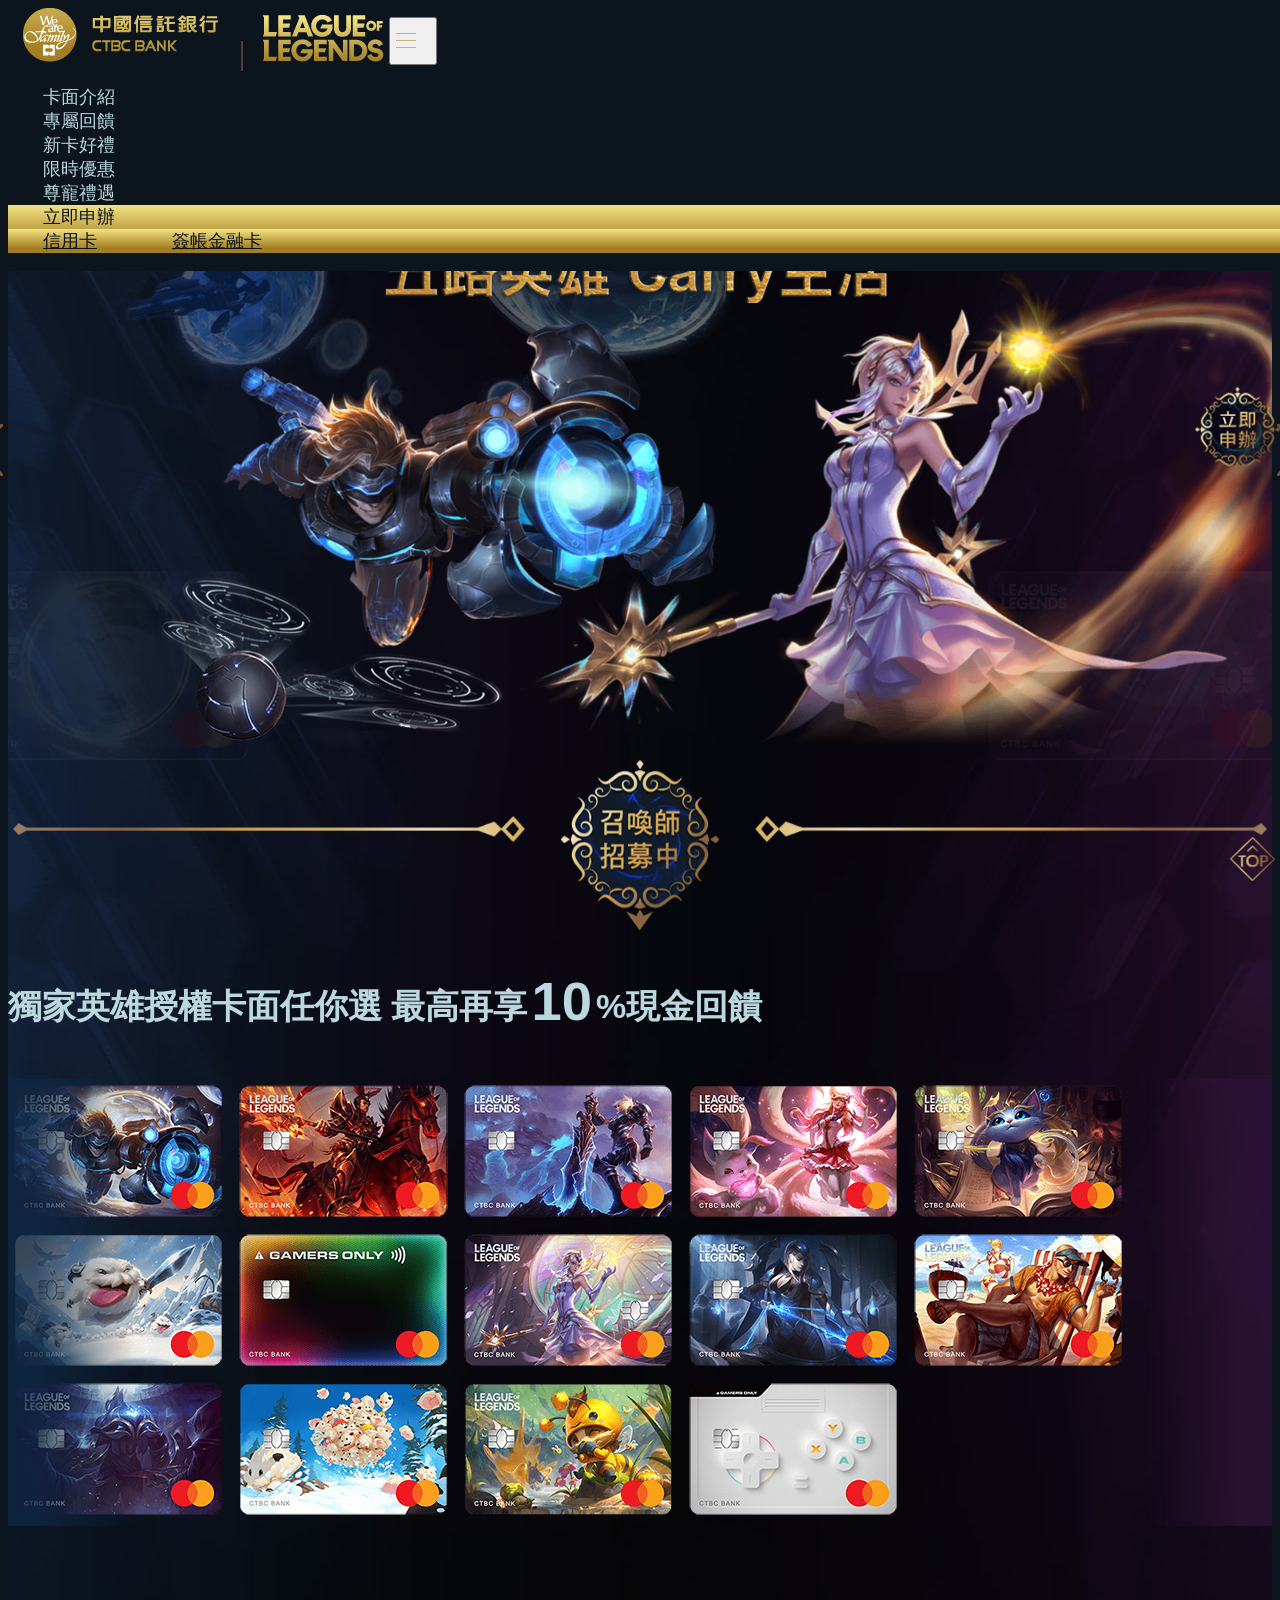
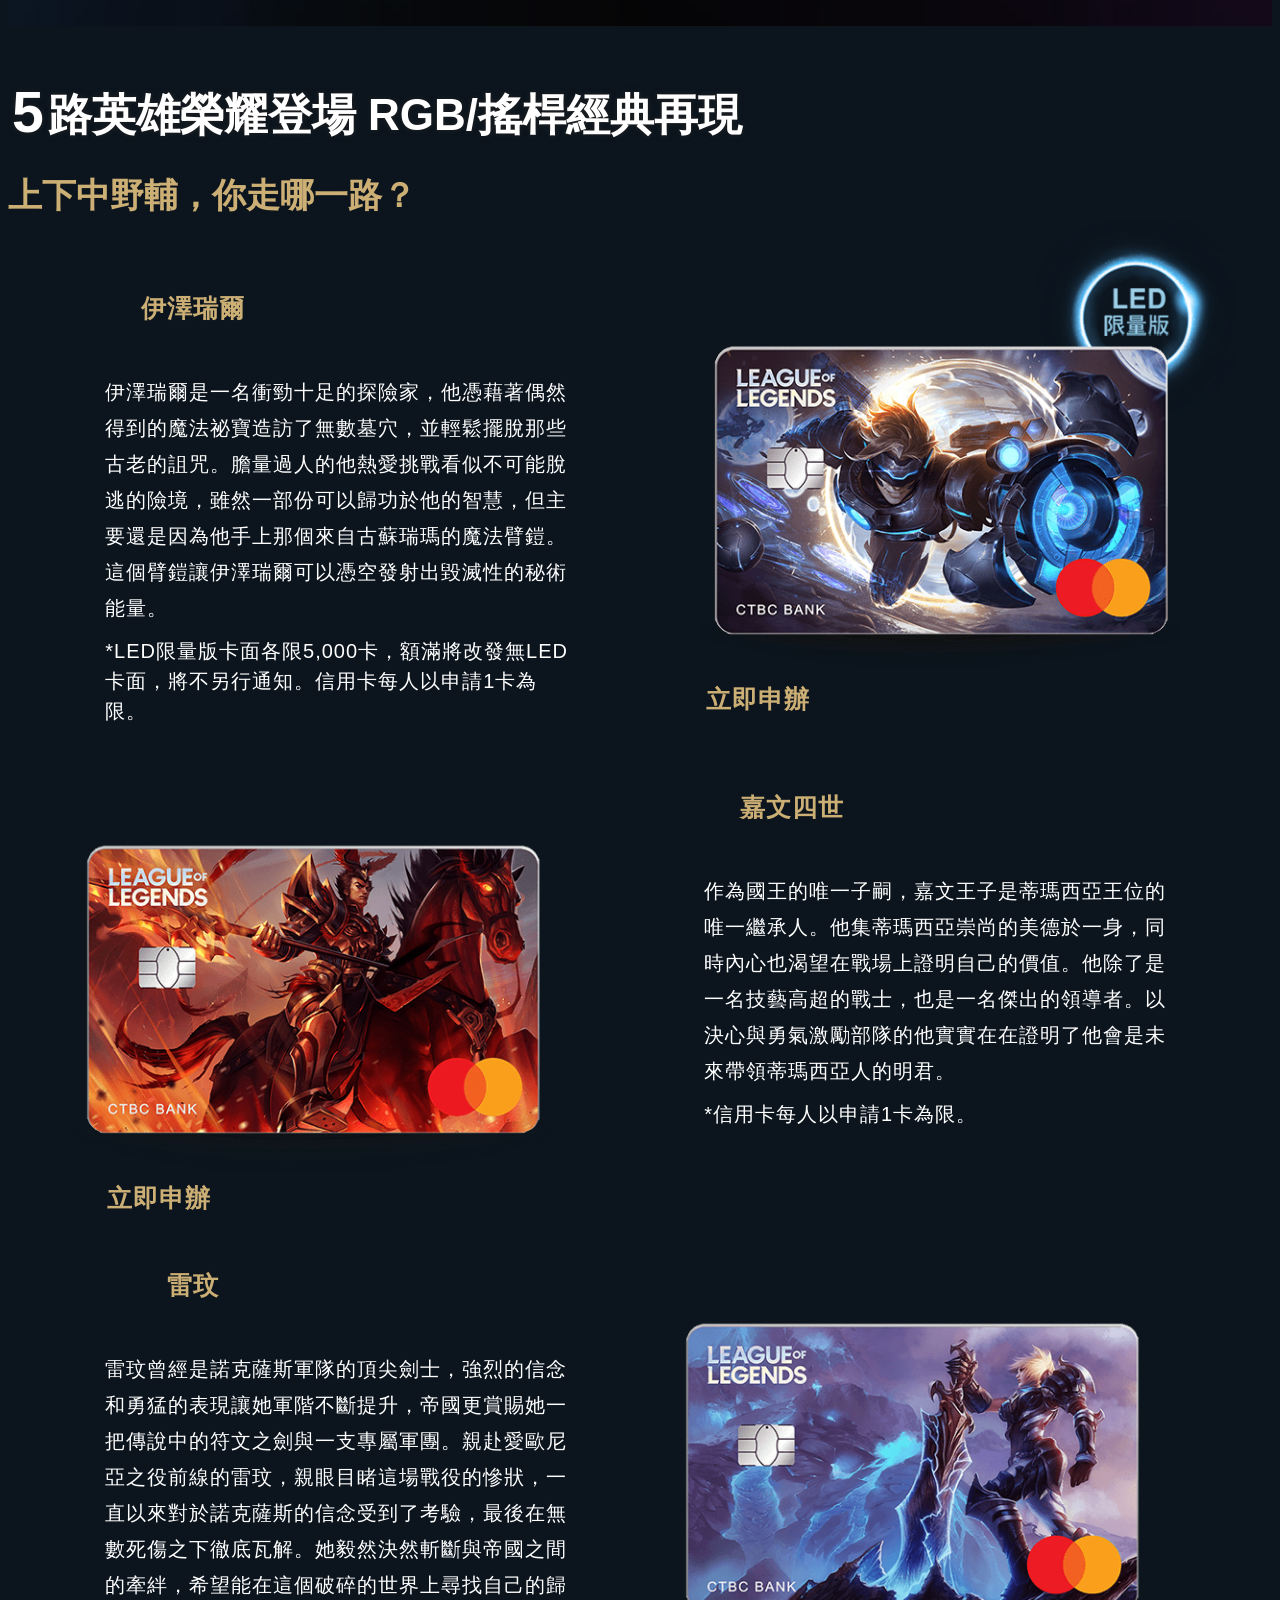
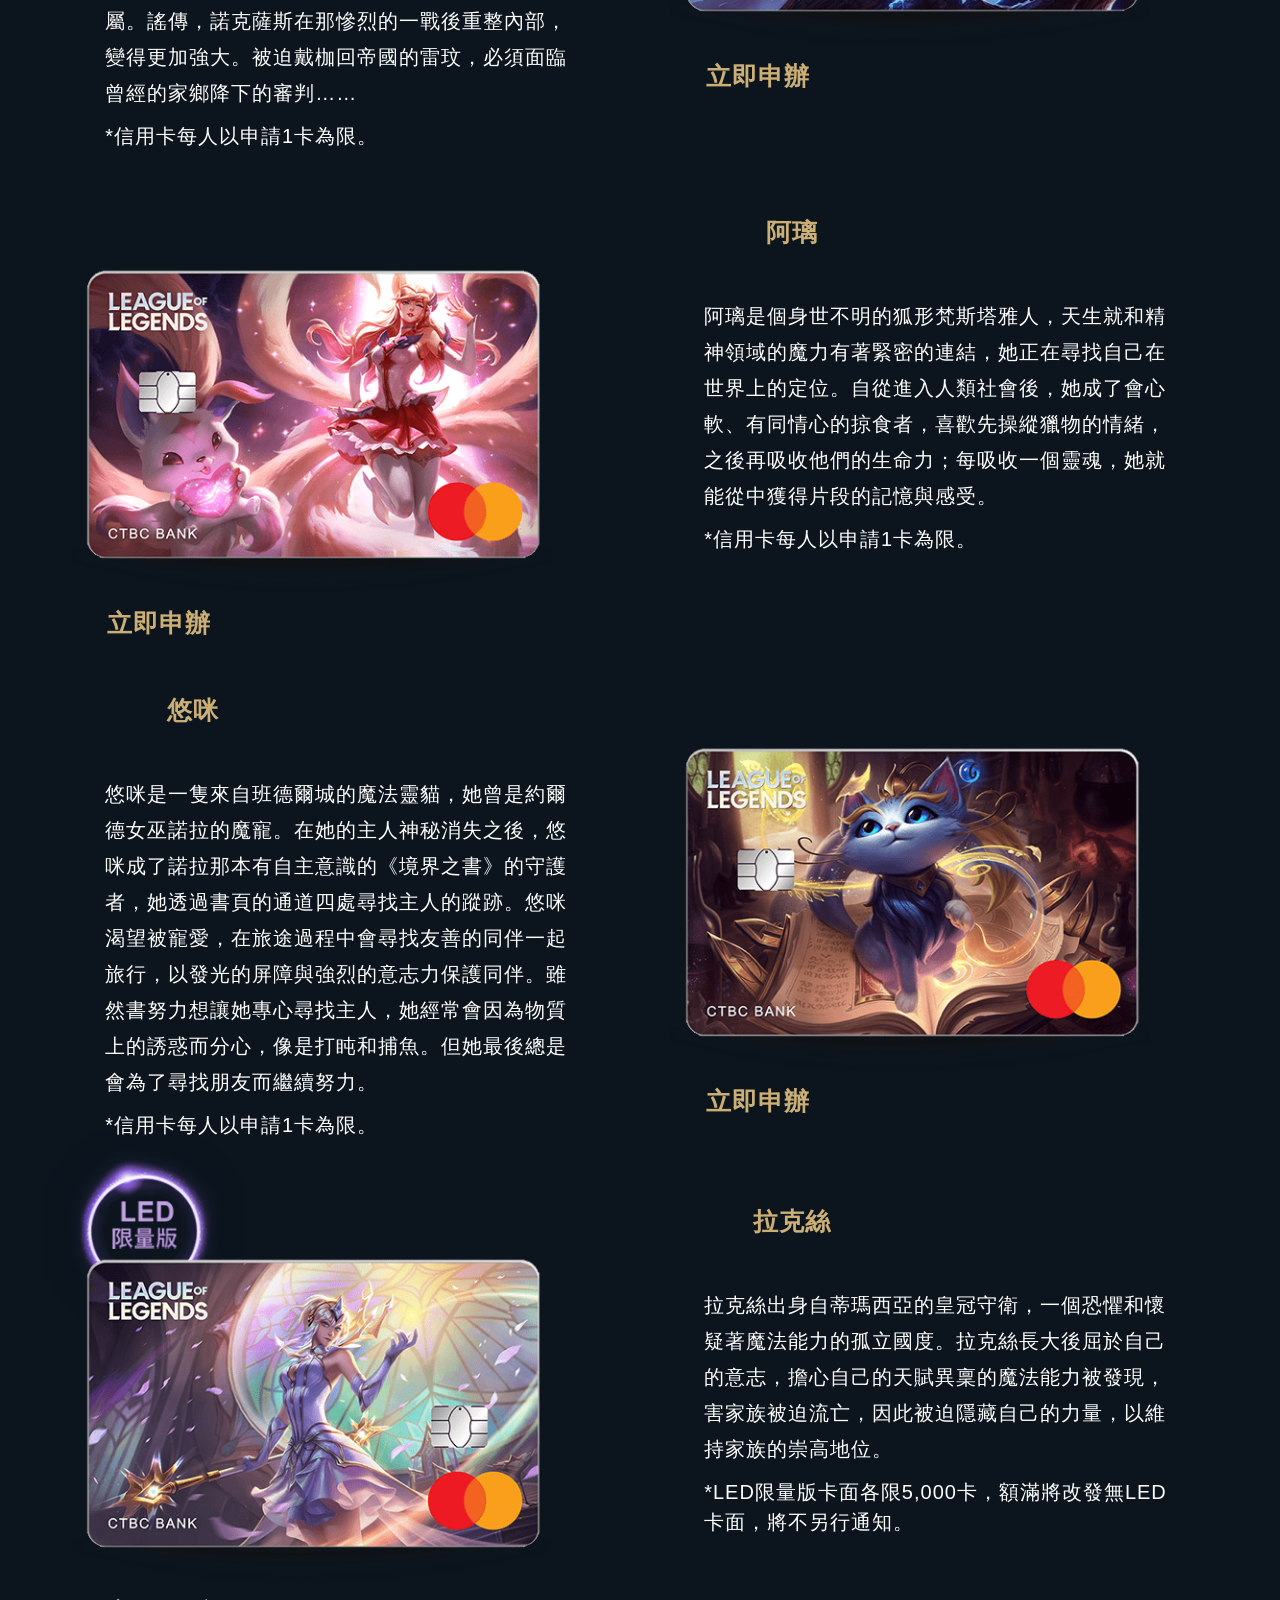
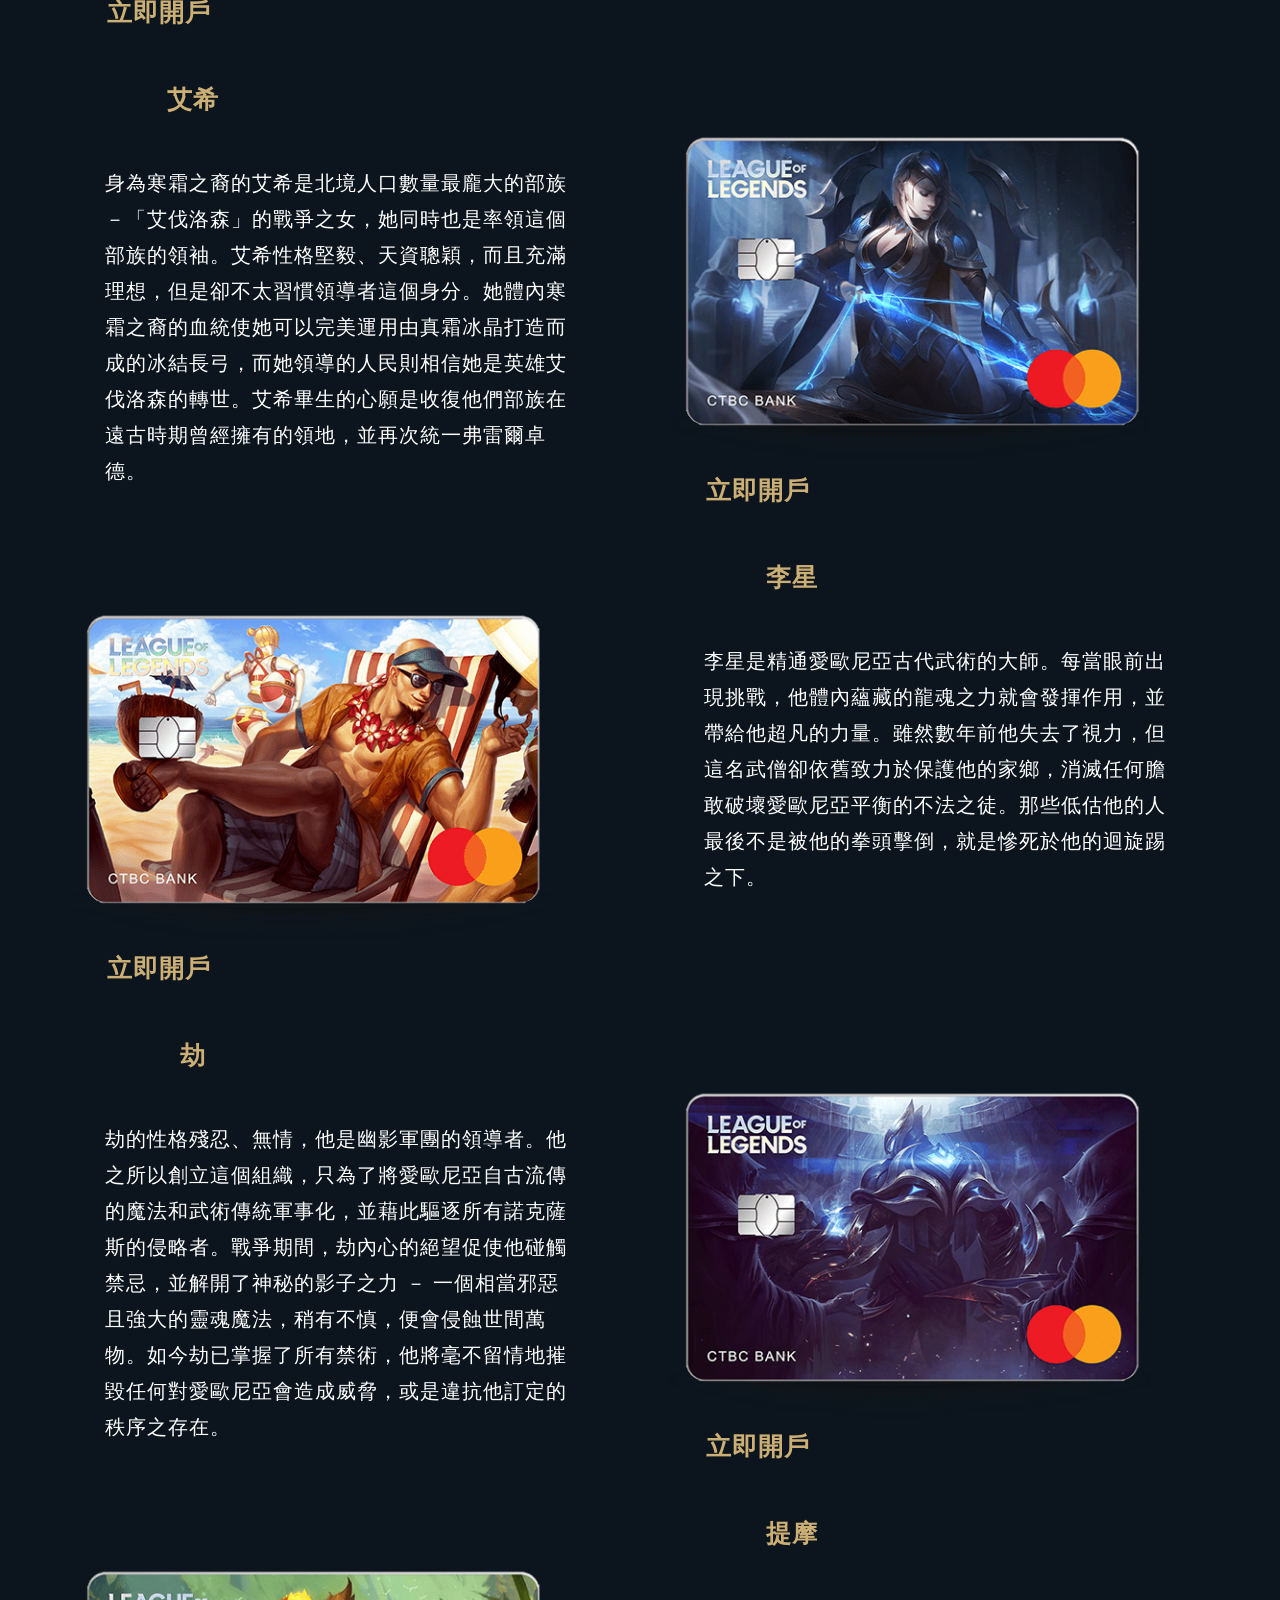
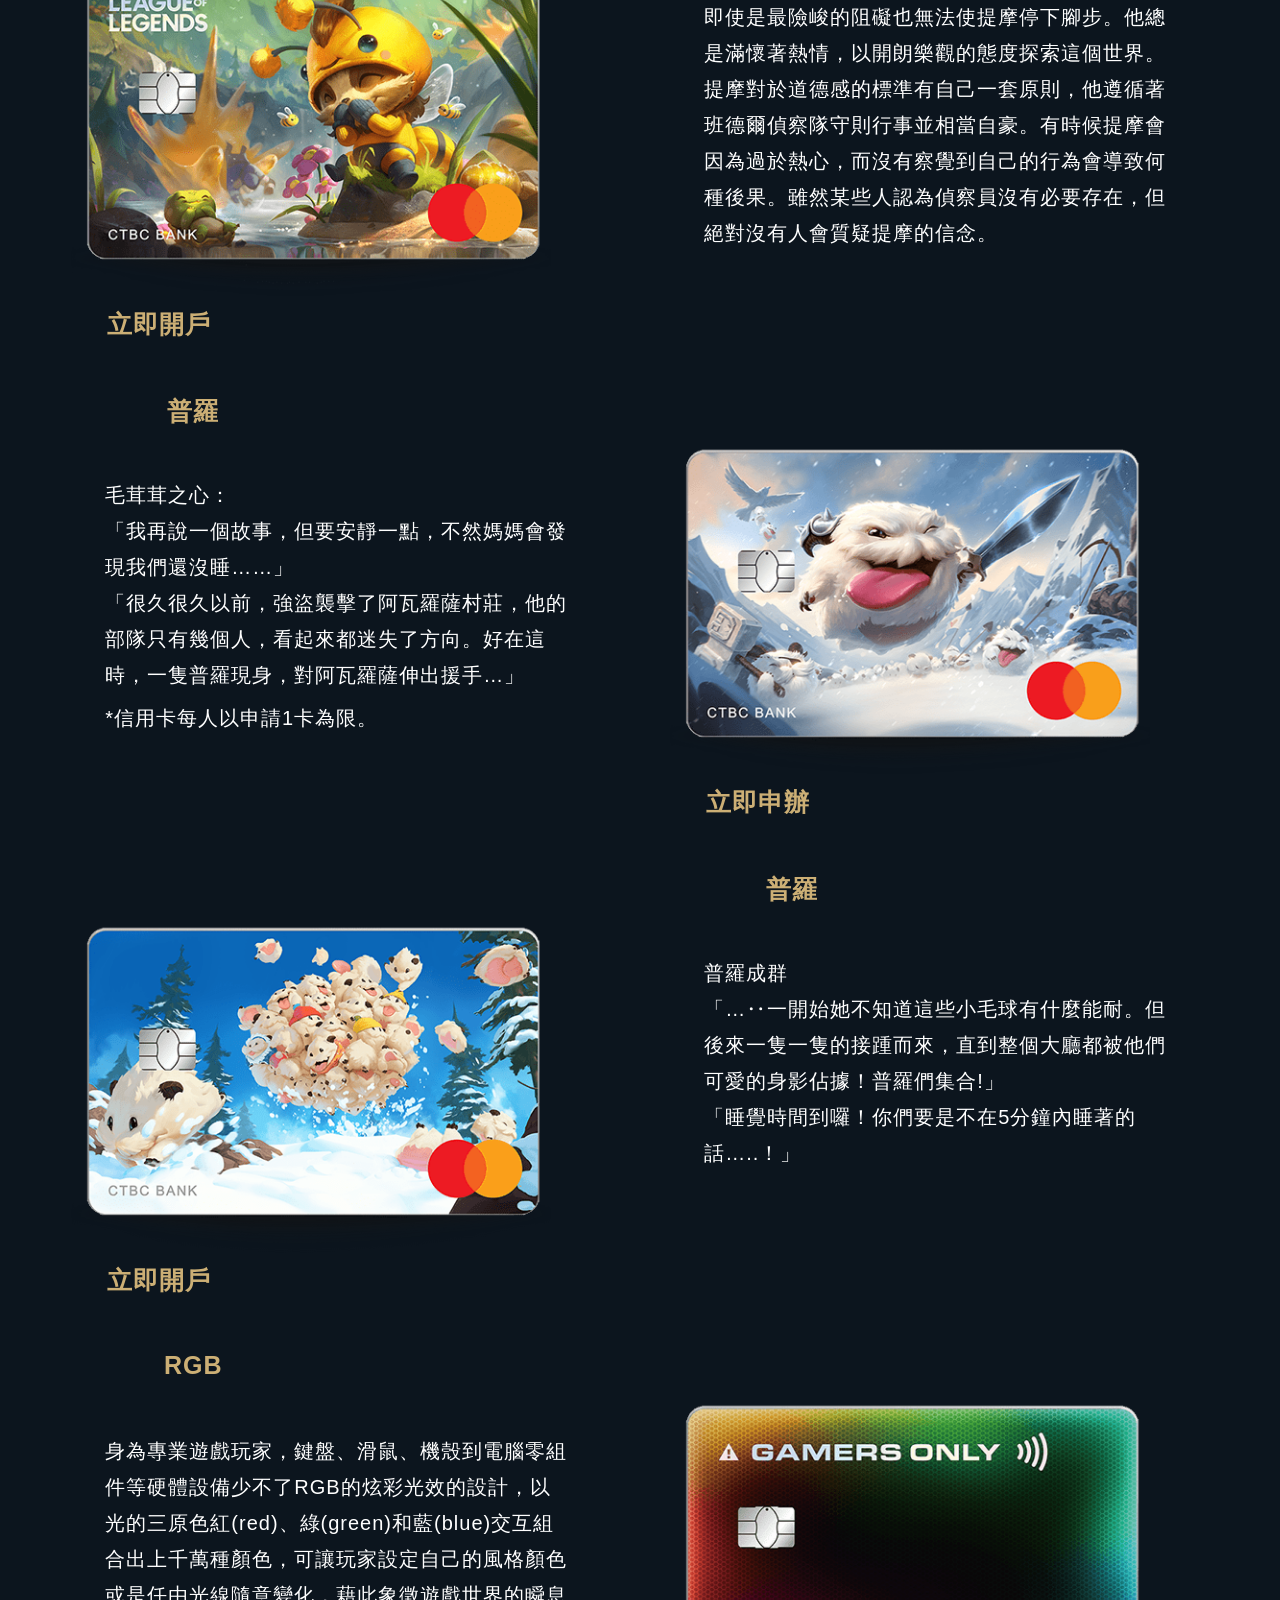
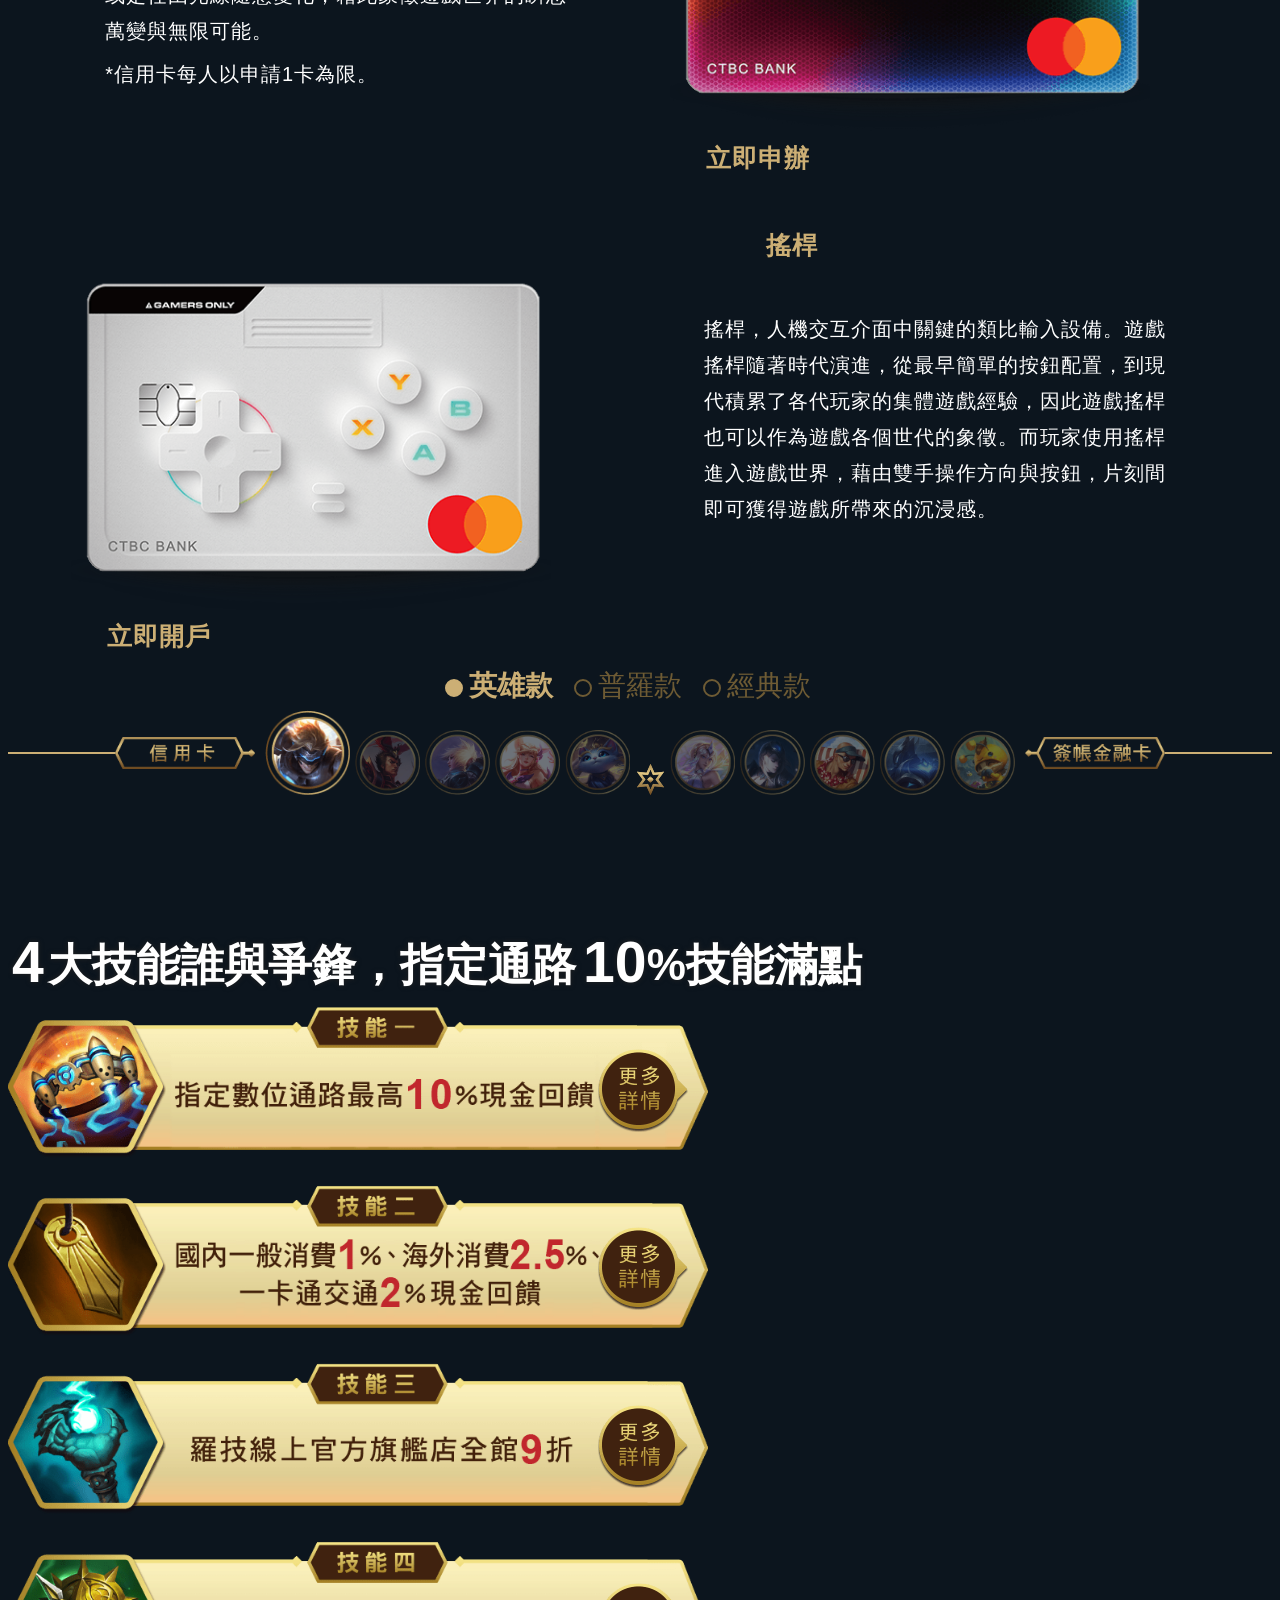
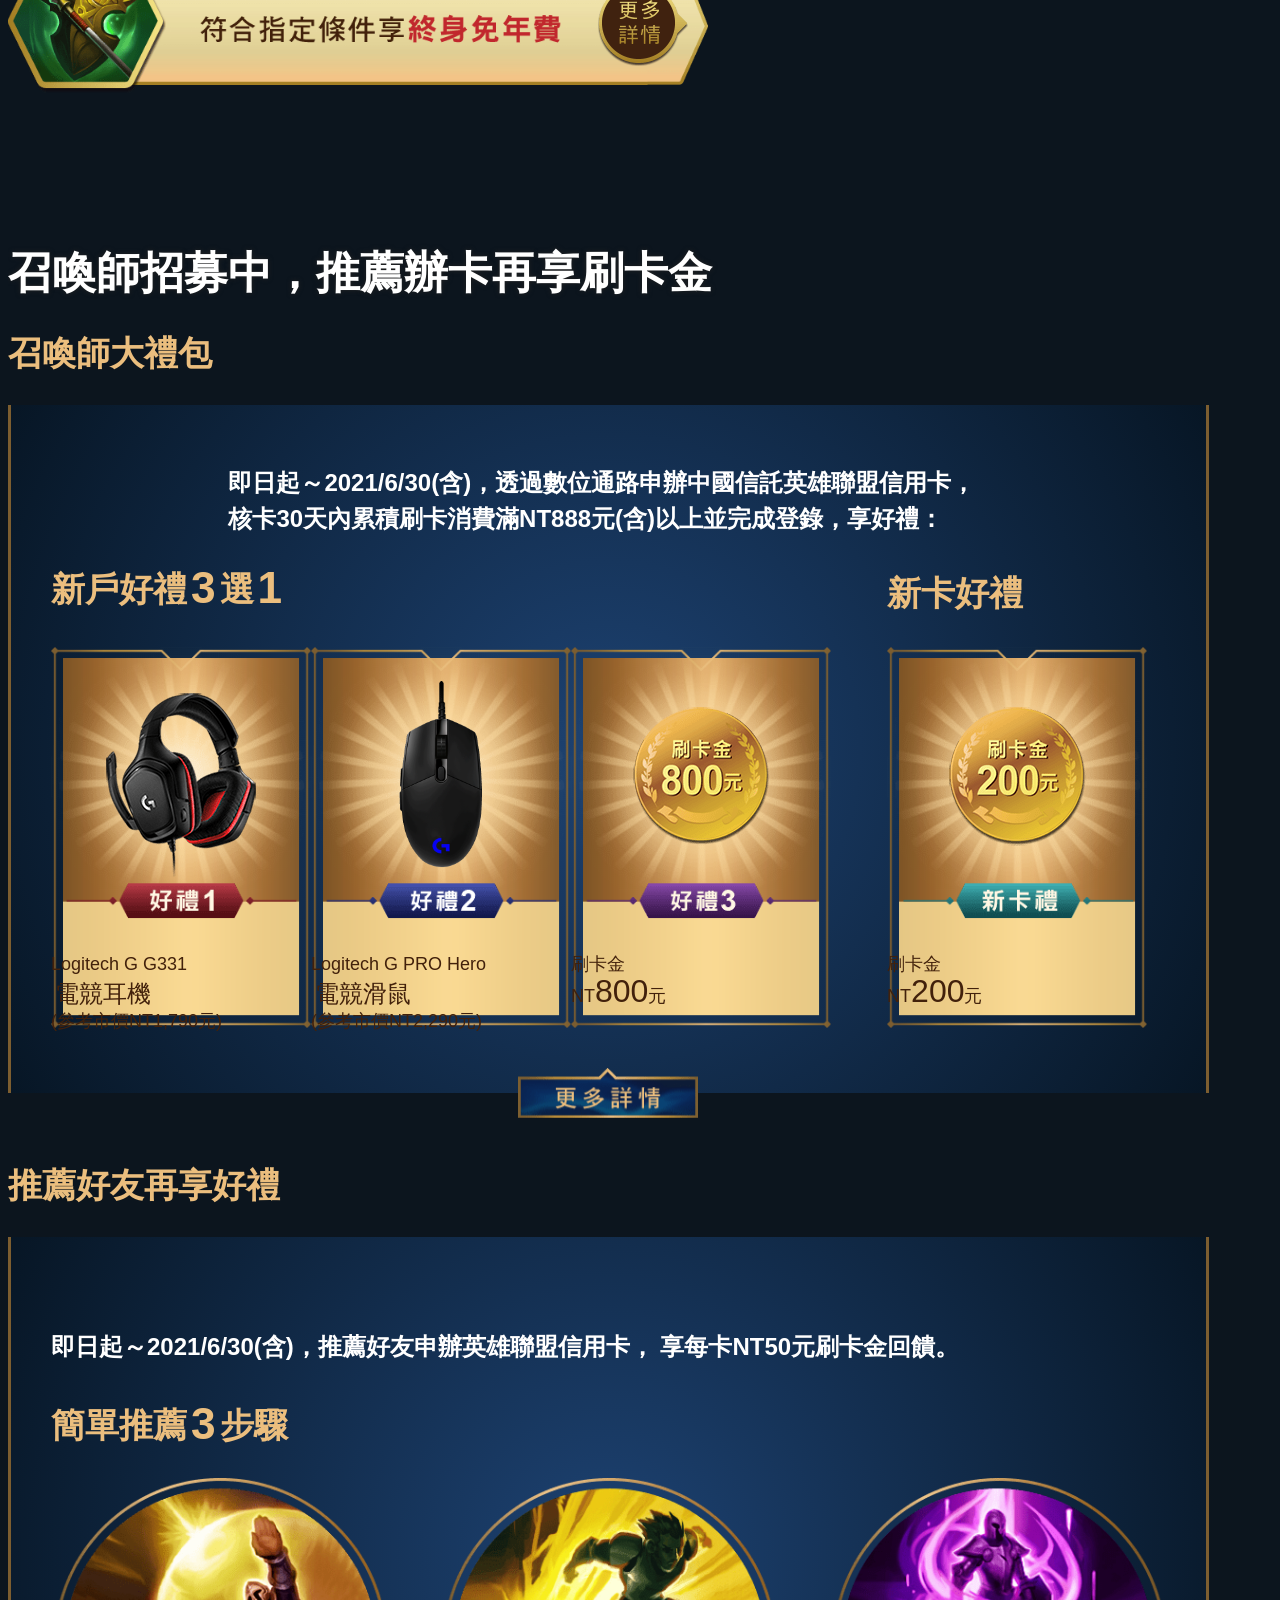
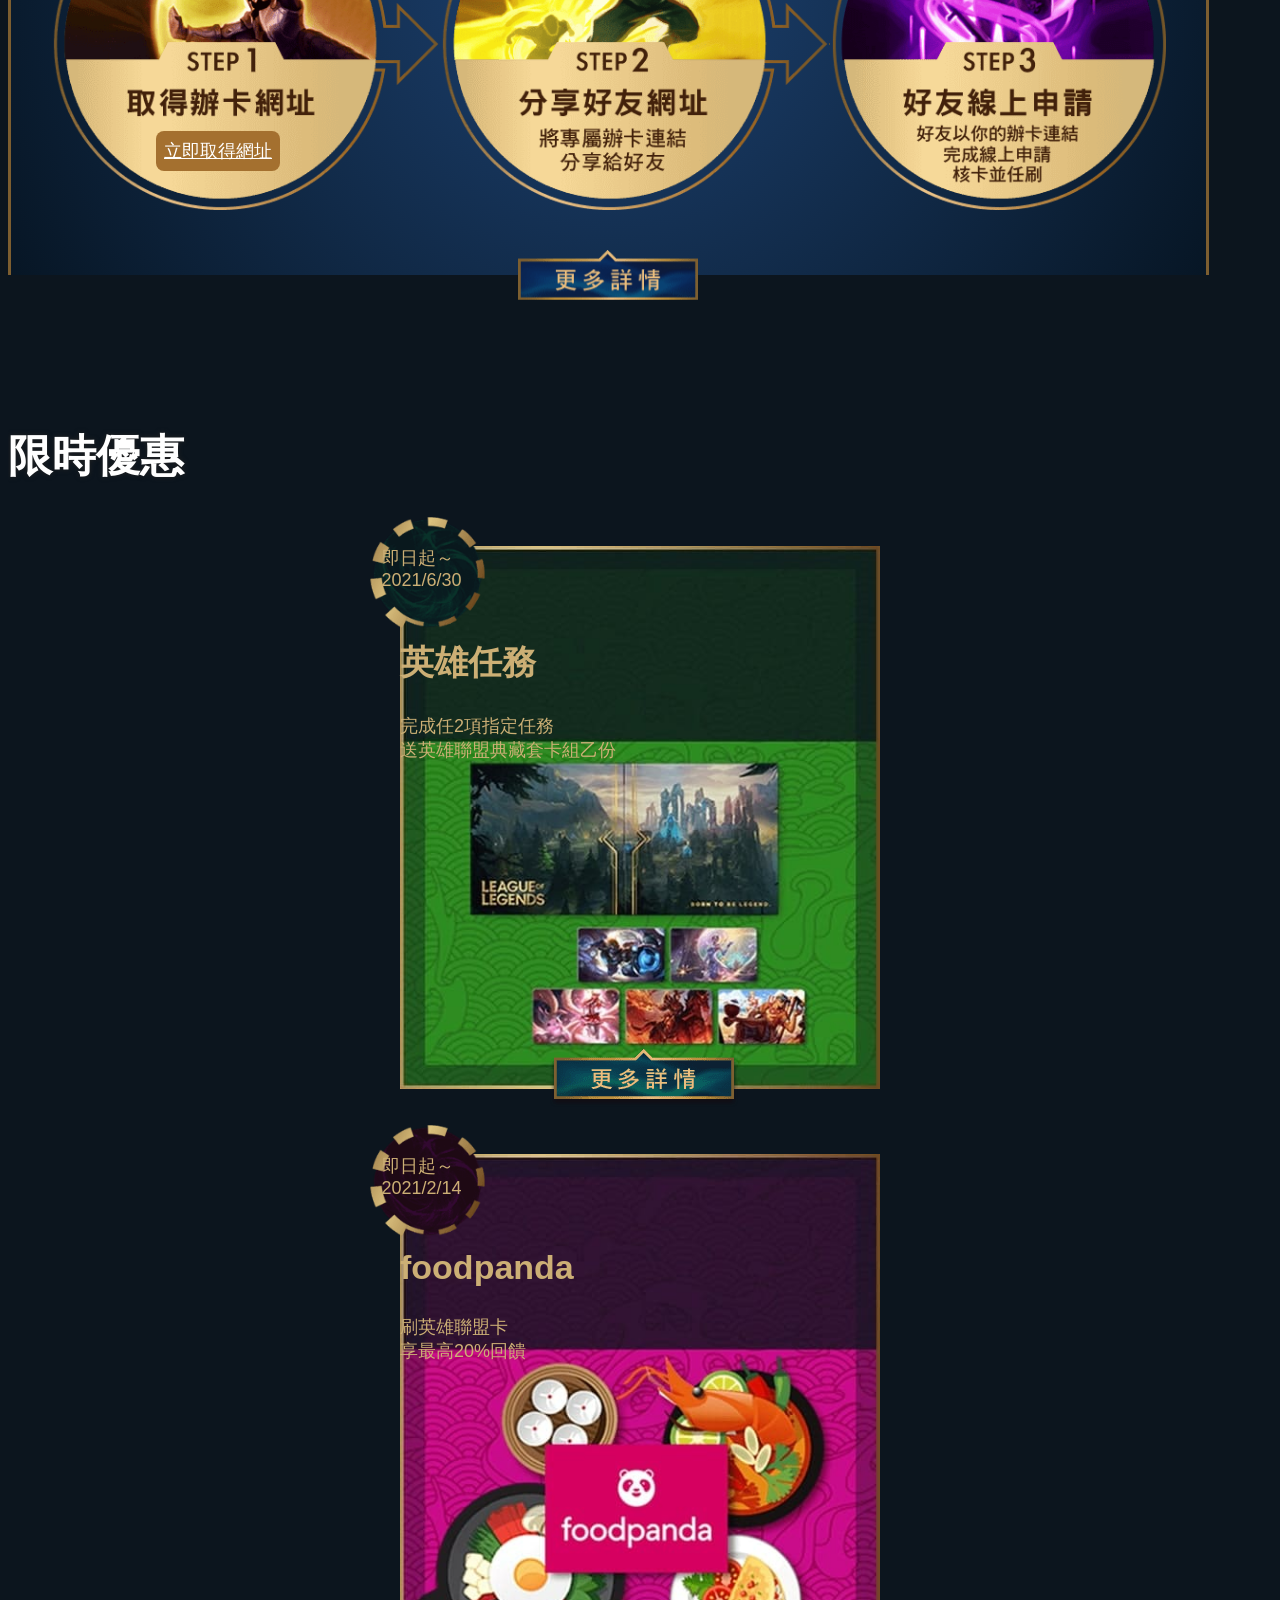
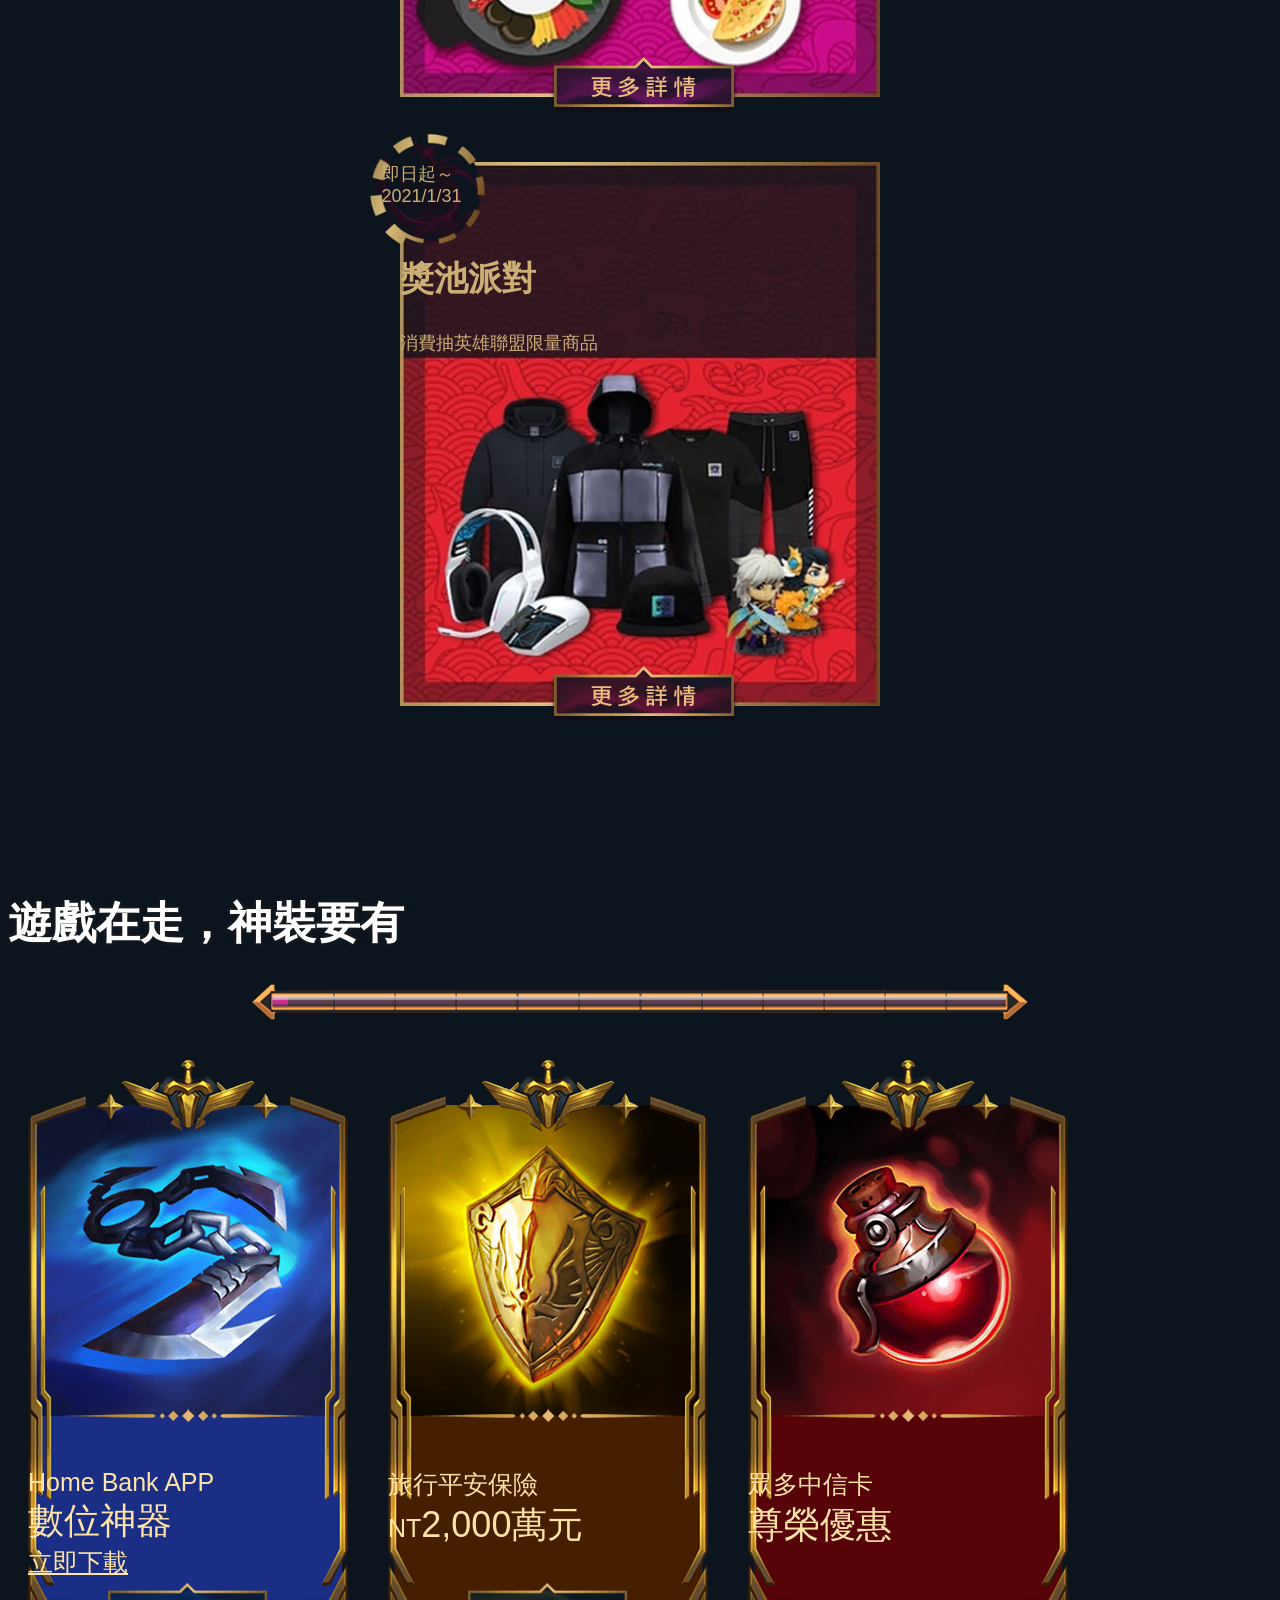
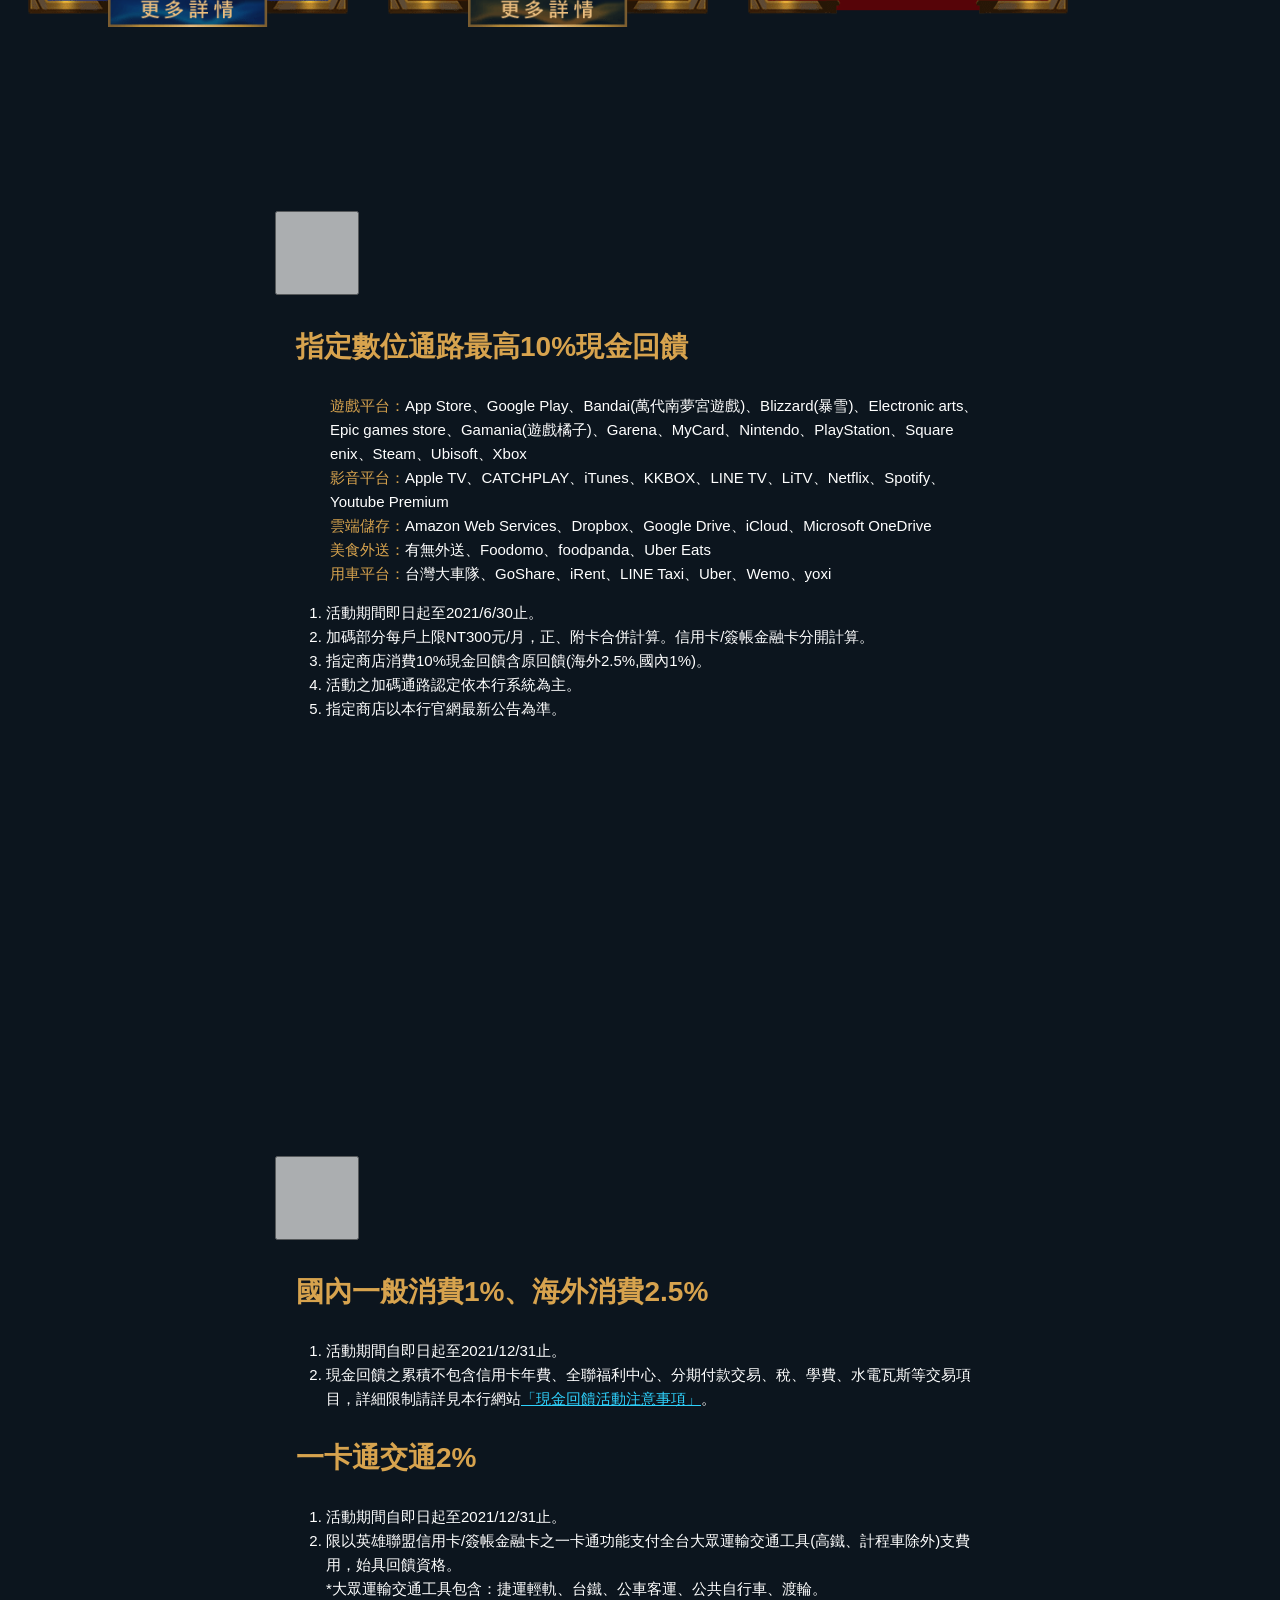
==== index.html @ 437dae48 "201209-progress" ====
<!DOCTYPE html>
<html xmlns="http://www.w3.org/1999/xhtml" xml:lang="zh-TW" lang="zh-TW">

<head>
	<meta charset="utf-8" />
	<title>中國信託英雄聯盟卡【信用卡】</title>
	<meta http-equiv="X-UA-Compatible" content="IE=9; IE=EDGE" />
	<meta http-equiv="X-UA-Compatible" content="IE=edge,chrome=1" />
	<meta name="viewport"
		content="width=device-width, initial-scale=1.0, minimum-scale=1.0, maximum-scale=1.0, user-scalable=yes" />
	<meta name="format-detection" content="telephone=no" />
	<meta name="description" content="中國信託英雄聯盟卡 獨家授權卡面任你選 最高再享10%現金回饋" />
	<meta name="keywords" content="信用卡,簽帳金融卡,英雄聯盟,中國信託,現金回饋,Riot Games,課金,手遊,外送,遊戲,影音,雲端儲存,用車,叫車" />
	<link rel="icon" href="assets/img/favicon.ico" type="image/x-icon" />
	<meta property="og:url" content="" />
	<meta property="og:type" content="website" />
	<meta property="og:title" content="中國信託英雄聯盟卡 五路英雄 Carry生活" />
	<meta property="og:description" content="中國信託英雄聯盟卡 獨家授權卡面任你選 最高再享10%現金回饋" />

	<meta property="og:image" content="https://richad.com.tw/test/201209-ctbc-lolcard-forcheck2/assets/img/ogimg.jpg" />
	<link rel="stylesheet" href="assets/css/bootstrap.min.css" />
	<link rel="stylesheet" href="https://cdnjs.cloudflare.com/ajax/libs/slick-carousel/1.8.1/slick-theme.min.css" />
	<link rel="stylesheet" href="https://cdnjs.cloudflare.com/ajax/libs/slick-carousel/1.8.1/slick.min.css" />
	<!-- <link rel="stylesheet"
         href="https://cdnjs.cloudflare.com/ajax/libs/twitter-bootstrap/4.4.1/css/bootstrap.min.css" /> -->
	<link rel="stylesheet" href="assets/css/custom.css" />
	<!-- Google Tag Manager -->
	<script>(function (w, d, s, l, i) {
			w[l] = w[l] || []; w[l].push({
				'gtm.start':
					new Date().getTime(), event: 'gtm.js'
			}); var f = d.getElementsByTagName(s)[0],
				j = d.createElement(s), dl = l != 'dataLayer' ? '&l=' + l : ''; j.async = true; j.src =
					'https://www.googletagmanager.com/gtm.js?id=' + i + dl; f.parentNode.insertBefore(j, f);
		})(window, document, 'script', 'dataLayer', 'GTM-TH7B3LN');</script>
	<!-- End Google Tag Manager -->
	<!-- Google Tag Manager -->
	<script>(function (w, d, s, l, i) {
			w[l] = w[l] || []; w[l].push({
				'gtm.start':
					new Date().getTime(), event: 'gtm.js'
			}); var f = d.getElementsByTagName(s)[0],
				j = d.createElement(s), dl = l != 'dataLayer' ? '&l=' + l : ''; j.async = true; j.src =
					'https://www.googletagmanager.com/gtm.js?id=' + i + dl; f.parentNode.insertBefore(j, f);
		})(window, document, 'script', 'dataLayer', 'GTM-MFBKZWB');</script>
	<!-- End Google Tag Manager -->
	<!-- Google Tag Manager -->
	<script>(function (w, d, s, l, i) {
			w[l] = w[l] || []; w[l].push({
				'gtm.start':
					new Date().getTime(), event: 'gtm.js'
			}); var f = d.getElementsByTagName(s)[0],
				j = d.createElement(s), dl = l != 'dataLayer' ? '&l=' + l : ''; j.async = true; j.src =
					'https://www.googletagmanager.com/gtm.js?id=' + i + dl; f.parentNode.insertBefore(j, f);
		})(window, document, 'script', 'dataLayer', 'GTM-KLKKJTN');</script>
	<!-- End Google Tag Manager -->
</head>

<body>
	<!-- Google Tag Manager (noscript) -->
	<noscript><iframe src="https://www.googletagmanager.com/ns.html?id=GTM-TH7B3LN" height="0" width="0"
			style="display:none;visibility:hidden"></iframe></noscript>
	<!-- End Google Tag Manager (noscript) -->
	<!-- Google Tag Manager (noscript) -->
	<noscript><iframe src="https://www.googletagmanager.com/ns.html?id=GTM-MFBKZWB" height="0" width="0"
			style="display:none;visibility:hidden"></iframe></noscript>
	<!-- End Google Tag Manager (noscript) -->
	<!-- Google Tag Manager (noscript) -->
	<noscript><iframe src="https://www.googletagmanager.com/ns.html?id=GTM-KLKKJTN" height="0" width="0"
			style="display:none;visibility:hidden"></iframe></noscript>
	<!-- End Google Tag Manager (noscript) -->

	<div class="container-fuild navbar-wrap">
		<header class="navbar navbar-expand-lg">
			<!-- fixed-top -->
			<a class="navbar-brand back-to-top" target="_blank">
				<img src="./assets/img/logo.png" alt="logo" />
			</a>
			<a class="navbar-brand" href="https://lol.garena.tw/">
				<img src="./assets/img/lollogo.png" alt="lol Logo" />
			</a>
			<button id="navbar-toggler" class="navbar-toggler" type="button" data-toggle="collapse"
				data-target="#navbarCollapse" aria-controls="navbarCollapse" aria-expanded="false"
				aria-label="toggle navigation">
				<div id="navbar-menu-icon" class="navbar-menu-icon">
					<span class="navbar-icon-bar"></span>
					<span class="navbar-icon-bar"></span>
					<span class="navbar-icon-bar"></span>
				</div>
			</button>
			<div class="collapse navbar-collapse" id="navbarCollapse">
				<ul class="navbar-nav ml-auto">
					<!-- active -->
					<li class="nav-item" data-target="hero-intro-wrap">
						<a class="nav-link">卡面介紹</a>
					</li>
					<li class="nav-item" data-target="bonus-sec">
						<a class="nav-link">專屬回饋</a>
					</li>
					<li class="nav-item" data-target="gift-sec">
						<a class="nav-link">新卡好禮</a>
					</li>
					<li class="nav-item" data-target="limit-sec">
						<a class="nav-link">限時優惠</a>
					</li>
					<li class="nav-item" data-target="gaming-sec">
						<a class="nav-link">尊寵禮遇</a>
					</li>
					<li class="nav-item" data-target="">
						<a class="nav-link font-weight-bold dropdown-toggle" data-toggle="dropdown" aria-haspopup="true"
							aria-expanded="false">立即申辦</a>
						<div class="dropdown-menu nav-dropdown">
							<a class="dropdown-item font-weight-bold"
								href="https://ob.ctbcbank.com/card/#/apply?CrdTp=&Crd=B_LOL&CrdF=6806&CrdFace=&CrdB=&CrdG=&Unit=&Emp=&SPC=&Seed=NjgwNlcwMDAx&Fa=N"
								target="_blank">信用卡</a>
							<a class="dropdown-item font-weight-bold" href="https://ctbc.tw/eXgBOI"
								target="_blank">簽帳金融卡</a>
						</div>
					</li>
				</ul>
			</div>
		</header>
	</div>
	<div class="container-fuild">
		<div class="row">
			<div class="col-lg-12">
				<!-- for seo -->
				<h1 class="hide">中國信託英雄聯盟卡 五路英雄Carry生活</h1>
				<img class="hide" src="" alt="./assets/img/ogimg.jpg" />
				<!-- kv -->
				<section id="kv" class="kv-section">
					<img class="myway" src="./assets/img/pageItem/kv/myway.png" alt="" />
					<img class="bg-flash-effect" src="./assets/img/pageItem/kv/bg-flash-light-small.png"
						alt="background flashing" />
					<div class="kv-slogan-wrap">
						<!-- <img class="kv-slogan" src="./assets/img/pageItem/kv/kv-slogan.png"
							alt="中國信託英雄聯盟卡 五路英雄Carry生活" /> -->
					</div>
					<div class="kv-wrap">
						<div id="left-ch" class="character-wrap">
							<img class="ch-card op" src="./assets/img/pageItem/kv/card-left.png" alt="" />
							<img class="ch-bg" src="./assets/img/pageItem/kv/bg-left-up-l.png" alt="" />
							<img class="ch-bg" src="./assets/img/pageItem/kv/bg-left-up-r.png" alt="" />
							<img class="ch-bg" src="./assets/img/pageItem/kv/bg-left-down.png" alt="" />
							<div class="ch">
								<img class="ch-main" src="./assets/img/pageItem/kv/ch-left.png" alt="" />
								<img class="ch-effect" src="./assets/img/pageItem/kv/ch-left-effect.png" alt="" />
							</div>
						</div>
						<div id="right-ch" class="character-wrap">
							<img class="ch-card op" src="./assets/img/pageItem/kv/card-right.png" alt="" />
							<div class="ch">
								<img class="ch-effect" src="./assets/img/pageItem/kv/ch-right-effect-flower-B1.png"
									alt="" />
								<img class="ch-effect" src="./assets/img/pageItem/kv/ch-right-effect-flower-B2.png"
									alt="" />
								<img class="ch-main" src="./assets/img/pageItem/kv/ch-right.png" alt="" />
								<img class="ch-effect" src="./assets/img/pageItem/kv/ch-right-effect.png" alt="" />
								<img class="ch-effect" src="./assets/img/pageItem/kv/ch-right-effect-flower-1.png"
									alt="" />
								<img class="ch-effect" src="./assets/img/pageItem/kv/ch-right-effect-flower-2.png"
									alt="" />
								<img class="ch-effect" src="./assets/img/pageItem/kv/ch-right-effect-flower-3.png"
									alt="" />
								<img class="ch-effect" src="./assets/img/pageItem/kv/ch-right-glow.png" alt="" />
								<!-- ch-right-glow.png -->
								<!-- added flower in mobile -->
								<img class="ch-effect show-mobile" style="
											left: -15%;
											position: absolute;
											width: 55%;
											height: 190px;
											top: 14%;
										" src="./assets/img/pageItem/kv/ch-right-mobile-flower.png" alt="" />
							</div>
						</div>
					</div>
					<div class="jumping-icon-wrap text-center">
						<div class="jumping-icon">
							<div class="jumping-icon-col">
								<a href="https://ob.ctbcbank.com/card/#/apply?CrdTp=&Crd=B_LOL&CrdF=6806&CrdFace=&CrdB=&CrdG=&Unit=&Emp=&SPC=&Seed=NjgwNlcwMDAx&Fa=N"
									target="_blank">
									<img class="show" src="./assets/img/pageItem/jumping-icon/a-side.png"
										alt="召喚師招募中" />
									<img class="" src="./assets/img/pageItem/jumping-icon/b-side.png" alt="立即申辦" />
								</a>
							</div>
						</div>
					</div>

					<h2 class="font-weight-bold text-center slogan">
						獨家英雄授權卡面任你選 最高再享<span class="big">10</span>%現金回饋
					</h2>
					<div class="horz-card-slider-wrap">
						<img class="horz-card" data-slide="hero-0" src="./assets/img/pageItem/card/credit1.png"
							alt="伊澤瑞爾" />
						<img class="horz-card" data-slide="hero-1" src="./assets/img/pageItem/card/credit2.png"
							alt="嘉文四世" />
						<img class="horz-card" data-slide="hero-2" src="./assets/img/pageItem/card/credit3.png"
							alt="雷玟" />
						<img class="horz-card" data-slide="hero-3" src="./assets/img/pageItem/card/credit4.png"
							alt="阿璃" />
						<img class="horz-card" data-slide="hero-4" src="./assets/img/pageItem/card/credit5.png"
							alt="悠咪" />
						<img class="horz-card" data-slide="puro-0" src="./assets/img/pageItem/card/credit6.png"
							alt="普羅" />
						<img class="horz-card" data-slide="classic-0" src="./assets/img/pageItem/card/credit7.png"
							alt="rgb卡面" />
						<img class="horz-card" data-slide="hero-5" src="./assets/img/pageItem/card/debit1.png"
							alt="拉克絲" />
						<img class="horz-card" data-slide="hero-6" src="./assets/img/pageItem/card/debit2.png"
							alt="艾希" />
						<img class="horz-card" data-slide="hero-7" src="./assets/img/pageItem/card/debit3.png"
							alt="李星" />
						<img class="horz-card" data-slide="hero-8" src="./assets/img/pageItem/card/debit4.png"
							alt="劫" />
						<img class="horz-card" data-slide="puro-1" src="./assets/img/pageItem/card/debit5.png"
							alt="普羅" />
						<img class="horz-card" data-slide="hero-9" src="./assets/img/pageItem/card/debit6.png"
							alt="提摩" />
						<img class="horz-card" data-slide="classic-1" src="./assets/img/pageItem/card/debit7.png"
							alt="搖桿卡面" />
					</div>
				</section>
				<!-- 卡面介紹 -->
				<section id="card-intro" class="">
					<!-- full-width background -->
					<div id="hero-intro-wrap" class="hero-intro-wrap">
						<h1 class="font-weight-bold text-center sec-slogan white-text">
							<span class="big">5</span>路英雄榮耀登場
							<span class="font-weight-normal">RGB/</span>搖桿經典再現
						</h1>
						<h2 class="text-center hero-intro-subSlogan golden-text">
							上下中野輔，你走哪一路？
						</h2>
						<!-- card-img 10 -->
						<div id="hero-slider" class="card-slider">
							<!-- ezreal-1 -->
							<div id="credit1" class="hero-intro credit-hero">
								<div class="left-intro">
									<div class="hero-title-wrap text-center">
										<div class="hero-title-col">
											<span class="hero-title golden-text">伊澤瑞爾</span>
										</div>
									</div>
									<p class="card-paraph mx-auto">
										伊澤瑞爾是一名衝勁十足的探險家，他憑藉著偶然得到的魔法祕寶造訪了無數墓穴，並輕鬆擺脫那些古老的詛咒。膽量過人的他熱愛挑戰看似不可能脫逃的險境，雖然一部份可以歸功於他的智慧，但主要還是因為他手上那個來自古蘇瑞瑪的魔法臂鎧。這個臂鎧讓伊澤瑞爾可以憑空發射出毀滅性的秘術能量。
										<br />
										<span
											class="small addition-info">*LED限量版卡面各限5,000卡，額滿將改發無LED卡面，將不另行通知。信用卡每人以申請1卡為限。</span>
									</p>
									<a class="white-text show-tablet more-intro-btn" data-toggle="modal"
										data-target="#moreCardParaph1">+</a>
								</div>
								<div class="middle-intro"></div>
								<div class="right-intro text-center">
									<div class="led">
										<img src="./assets/img/pageItem/hero-intro/card/credit1-led-bg-1.png" alt="" />
										<img class="led-active"
											src="./assets/img/pageItem/hero-intro/card/credit1-led-bg-2.png" alt="" />
										<img src="./assets/img/pageItem/hero-intro/card/credit1-led.png" alt="" />
									</div>
									<!-- 增加發光的卡圖 -->
									<div class="card-img">
										<img class="card-led" src="./assets/img/pageItem/hero-intro/card/credit1.png"
											alt="" />
										<img class="" src="./assets/img/pageItem/hero-intro/card/credit1.png" alt="" />
									</div>
									<div class="hero-title-wrap">
										<a href="https://ob.ctbcbank.com/card/#/apply?CrdTp=&Crd=B_LOL&CrdF=6800&CrdFace=&CrdB=&CrdG=&Unit=&Emp=&SPC=&Seed=NjgwMFcwMDAx&Fa=N"
											target="_blank">
											<div class="hero-title-col apply-now">
												<span class="hero-title golden-text">立即申辦</span>
											</div>
										</a>
									</div>
								</div>
							</div>
							<!-- JarvanIVs -->
							<div id="credit2" class="hero-intro credit-hero">
								<div class="left-intro">
									<div class="hero-title-wrap text-center">
										<div class="hero-title-col">
											<span class="hero-title golden-text">嘉文四世</span>
										</div>
									</div>
									<p class="card-paraph mx-auto">
										作為國王的唯一子嗣，嘉文王子是蒂瑪西亞王位的唯一繼承人。他集蒂瑪西亞崇尚的美德於一身，同時內心也渴望在戰場上證明自己的價值。他除了是一名技藝高超的戰士，也是一名傑出的領導者。以決心與勇氣激勵部隊的他實實在在證明了他會是未來帶領蒂瑪西亞人的明君。
										<br />
										<span class="small addition-info">*信用卡每人以申請1卡為限。</span>
									</p>
									<a class="white-text show-tablet more-intro-btn" data-toggle="modal"
										data-target="#moreCardParaph2">+</a>
								</div>
								<div class="middle-intro"></div>
								<div class="right-intro text-center">
									<img class="card-img" src="./assets/img/pageItem/hero-intro/card/credit2.png"
										alt="" />
									<div class="hero-title-wrap">
										<a href="https://ob.ctbcbank.com/card/#/apply?CrdTp=&Crd=B_LOL&CrdF=6803&CrdFace=&CrdB=&CrdG=&Unit=&Emp=&SPC=&Seed=NjgwM1cwMDAx&Fa=N"
											target="_blank">
											<div class="hero-title-col apply-now">
												<span class="hero-title golden-text">立即申辦</span>
											</div>
										</a>
									</div>
								</div>
							</div>
							<!-- Rivens -->
							<div id="credit3" class="hero-intro credit-hero">
								<div class="left-intro">
									<div class="hero-title-wrap text-center">
										<div class="hero-title-col">
											<span class="hero-title golden-text">雷玟</span>
										</div>
									</div>
									<p class="card-paraph mx-auto">
										雷玟曾經是諾克薩斯軍隊的頂尖劍士，強烈的信念和勇猛的表現讓她軍階不斷提升，帝國更賞賜她一把傳說中的符文之劍與一支專屬軍團。親赴愛歐尼亞之役前線的雷玟，親眼目睹這場戰役的慘狀，一直以來對於諾克薩斯的信念受到了考驗，最後在無數死傷之下徹底瓦解。她毅然決然斬斷與帝國之間的牽絆，希望能在這個破碎的世界上尋找自己的歸屬。謠傳，諾克薩斯在那慘烈的一戰後重整內部，變得更加強大。被迫戴枷回帝國的雷玟，必須面臨曾經的家鄉降下的審判……
										<br />
										<span class="small addition-info">*信用卡每人以申請1卡為限。</span>
									</p>
									<a class="white-text show-tablet more-intro-btn" data-toggle="modal"
										data-target="#moreCardParaph3">+</a>
								</div>
								<div class="middle-intro"></div>
								<div class="right-intro text-center">
									<img class="card-img" src="./assets/img/pageItem/hero-intro/card/credit3.png"
										alt="" />
									<div class="hero-title-wrap">
										<a href="https://ob.ctbcbank.com/card/#/apply?CrdTp=&Crd=B_LOL&CrdF=6801&CrdFace=&CrdB=&CrdG=&Unit=&Emp=&SPC=&Seed=NjgwMVcwMDAx&Fa=N"
											target="_blank">
											<div class="hero-title-col apply-now">
												<span class="hero-title golden-text">立即申辦</span>
											</div>
										</a>
									</div>
								</div>
							</div>
							<!-- AHRIs -->
							<div id="credit4" class="hero-intro credit-hero">
								<div class="left-intro">
									<div class="hero-title-wrap text-center">
										<div class="hero-title-col">
											<span class="hero-title golden-text">阿璃</span>
										</div>
									</div>
									<p class="card-paraph mx-auto">
										阿璃是個身世不明的狐形梵斯塔雅人，天生就和精神領域的魔力有著緊密的連結，她正在尋找自己在世界上的定位。自從進入人類社會後，她成了會心軟、有同情心的掠食者，喜歡先操縱獵物的情緒，之後再吸收他們的生命力；每吸收一個靈魂，她就能從中獲得片段的記憶與感受。
										<br />
										<span class="small addition-info">*信用卡每人以申請1卡為限。</span>
									</p>
									<a class="white-text show-tablet more-intro-btn" data-toggle="modal"
										data-target="#moreCardParaph4">+</a>
								</div>
								<div class="middle-intro"></div>
								<div class="right-intro text-center">
									<img class="card-img" src="./assets/img/pageItem/hero-intro/card/credit4.png"
										alt="" />
									<div class="hero-title-wrap">
										<a href="https://ob.ctbcbank.com/card/#/apply?CrdTp=&Crd=B_LOL&CrdF=6802&CrdFace=&CrdB=&CrdG=&Unit=&Emp=&SPC=&Seed=NjgwMlcwMDAx&Fa=N"
											target="_blank">
											<div class="hero-title-col apply-now">
												<span class="hero-title golden-text">立即申辦</span>
											</div>
										</a>
									</div>
								</div>
							</div>
							<!-- Yuumi -->
							<div id="credit5" class="hero-intro credit-hero">
								<div class="left-intro">
									<div class="hero-title-wrap text-center">
										<div class="hero-title-col">
											<span class="hero-title golden-text">悠咪</span>
										</div>
									</div>
									<p class="card-paraph mx-auto">
										悠咪是一隻來自班德爾城的魔法靈貓，她曾是約爾德女巫諾拉的魔寵。在她的主人神秘消失之後，悠咪成了諾拉那本有自主意識的《境界之書》的守護者，她透過書頁的通道四處尋找主人的蹤跡。悠咪渴望被寵愛，在旅途過程中會尋找友善的同伴一起旅行，以發光的屏障與強烈的意志力保護同伴。雖然書努力想讓她專心尋找主人，她經常會因為物質上的誘惑而分心，像是打盹和捕魚。但她最後總是會為了尋找朋友而繼續努力。
										<br />
										<span class="small addition-info">*信用卡每人以申請1卡為限。</span>
									</p>
									<a class="white-text show-tablet more-intro-btn" data-toggle="modal"
										data-target="#moreCardParaph5">+</a>
								</div>
								<div class="middle-intro"></div>
								<div class="right-intro text-center">
									<img class="card-img" src="./assets/img/pageItem/hero-intro/card/credit5.png"
										alt="" />
									<div class="hero-title-wrap">
										<a href="https://ob.ctbcbank.com/card/#/apply?CrdTp=&Crd=B_LOL&CrdF=6804&CrdFace=&CrdB=&CrdG=&Unit=&Emp=&SPC=&Seed=NjgwNFcwMDAx&Fa=N"
											target="_blank">
											<div class="hero-title-col apply-now">
												<span class="hero-title golden-text">立即申辦</span>
											</div>
										</a>
									</div>
								</div>
							</div>
							<!-- debit Lux 後面都是debit卡-->
							<div id="debit1" class="hero-intro debit-hero">
								<div class="left-intro">
									<div class="hero-title-wrap text-center">
										<div class="hero-title-col">
											<span class="hero-title golden-text">拉克絲</span>
										</div>
									</div>
									<p class="card-paraph mx-auto">
										拉克絲出身自蒂瑪西亞的皇冠守衛，一個恐懼和懷疑著魔法能力的孤立國度。拉克絲長大後屈於自己的意志，擔心自己的天賦異稟的魔法能力被發現，害家族被迫流亡，因此被迫隱藏自己的力量，以維持家族的崇高地位。
										<br />
										<span class="small addition-info">*LED限量版卡面各限5,000卡，額滿將改發無LED卡面，將不另行通知。</span>
									</p>
									<a class="white-text show-tablet more-intro-btn" data-toggle="modal"
										data-target="#moreCardParaph6">+</a>
								</div>
								<div class="middle-intro"></div>
								<div class="right-intro text-center">
									<div class="led">
										<img src="./assets/img/pageItem/hero-intro/card/debit1-led-bg.png" alt="" />
										<img src="./assets/img/pageItem/hero-intro/card/debit1-led.png" alt="" />
									</div>
									<img class="card-img" src="./assets/img/pageItem/hero-intro/card/debit1.png"
										alt="" />
									<div class="hero-title-wrap">
										<a href="https://ctbc.tw/eXgBOI" target="_blank">
											<div class="hero-title-col apply-now">
												<span class="hero-title golden-text">立即開戶</span>
											</div>
										</a>
									</div>
								</div>
							</div>
							<!-- 艾希 -->
							<div id="debit2" class="hero-intro debit-hero">
								<div class="left-intro">
									<div class="hero-title-wrap text-center">
										<div class="hero-title-col">
											<span class="hero-title golden-text">艾希</span>
										</div>
									</div>
									<p class="card-paraph mx-auto">
										身為寒霜之裔的艾希是北境人口數量最龐大的部族
										－「艾伐洛森」的戰爭之女，她同時也是率領這個部族的領袖。艾希性格堅毅、天資聰穎，而且充滿理想，但是卻不太習慣領導者這個身分。她體內寒霜之裔的血統使她可以完美運用由真霜冰晶打造而成的冰結長弓，而她領導的人民則相信她是英雄艾伐洛森的轉世。艾希畢生的心願是收復他們部族在遠古時期曾經擁有的領地，並再次統一弗雷爾卓德。
									</p>
									<a class="white-text show-tablet more-intro-btn" data-toggle="modal"
										data-target="#moreCardParaph7">+</a>
								</div>
								<div class="middle-intro"></div>
								<div class="right-intro text-center">
									<img class="card-img" src="./assets/img/pageItem/hero-intro/card/debit2.png"
										alt="" />
									<div class="hero-title-wrap">
										<a href="https://ctbc.tw/eXgBOI" target="_blank">
											<div class="hero-title-col apply-now">
												<span class="hero-title golden-text">立即開戶</span>
											</div>
										</a>
									</div>
								</div>
							</div>
							<!-- 李星 -->
							<div id="debit3" class="hero-intro debit-hero">
								<div class="left-intro">
									<div class="hero-title-wrap text-center">
										<div class="hero-title-col">
											<span class="hero-title golden-text">李星</span>
										</div>
									</div>
									<p class="card-paraph mx-auto">
										李星是精通愛歐尼亞古代武術的大師。每當眼前出現挑戰，他體內蘊藏的龍魂之力就會發揮作用，並帶給他超凡的力量。雖然數年前他失去了視力，但這名武僧卻依舊致力於保護他的家鄉，消滅任何膽敢破壞愛歐尼亞平衡的不法之徒。那些低估他的人最後不是被他的拳頭擊倒，就是慘死於他的迴旋踢之下。
									</p>
									<a class="white-text show-tablet more-intro-btn" data-toggle="modal"
										data-target="#moreCardParaph8">+</a>
								</div>
								<div class="middle-intro"></div>
								<div class="right-intro text-center">
									<img class="card-img" src="./assets/img/pageItem/hero-intro/card/debit3.png"
										alt="" />
									<div class="hero-title-wrap">
										<a href="https://ctbc.tw/eXgBOI" target="_blank">
											<div class="hero-title-col apply-now">
												<span class="hero-title golden-text">立即開戶</span>
											</div>
										</a>
									</div>
								</div>
							</div>
							<!-- 劫 -->
							<div id="debit4" class="hero-intro debit-hero">
								<div class="left-intro">
									<div class="hero-title-wrap text-center">
										<div class="hero-title-col">
											<span class="hero-title golden-text">劫</span>
										</div>
									</div>
									<p class="card-paraph mx-auto">
										劫的性格殘忍、無情，他是幽影軍團的領導者。他之所以創立這個組織，只為了將愛歐尼亞自古流傳的魔法和武術傳統軍事化，並藉此驅逐所有諾克薩斯的侵略者。戰爭期間，劫內心的絕望促使他碰觸禁忌，並解開了神秘的影子之力
										－
										一個相當邪惡且強大的靈魂魔法，稍有不慎，便會侵蝕世間萬物。如今劫已掌握了所有禁術，他將毫不留情地摧毀任何對愛歐尼亞會造成威脅，或是違抗他訂定的秩序之存在。
									</p>
									<a class="white-text show-tablet more-intro-btn" data-toggle="modal"
										data-target="#moreCardParaph9">+</a>
								</div>
								<div class="middle-intro"></div>
								<div class="right-intro text-center">
									<img class="card-img" src="./assets/img/pageItem/hero-intro/card/debit4.png"
										alt="" />
									<div class="hero-title-wrap">
										<a href="https://ctbc.tw/eXgBOI" target="_blank">
											<div class="hero-title-col apply-now">
												<span class="hero-title golden-text">立即開戶</span>
											</div>
										</a>
									</div>
								</div>
							</div>
							<!-- timo -->
							<div id="debit5" class="hero-intro debit-hero">
								<div class="left-intro">
									<div class="hero-title-wrap text-center">
										<div class="hero-title-col">
											<span class="hero-title golden-text">提摩</span>
										</div>
									</div>
									<p class="card-paraph mx-auto">
										即使是最險峻的阻礙也無法使提摩停下腳步。他總是滿懷著熱情，以開朗樂觀的態度探索這個世界。提摩對於道德感的標準有自己一套原則，他遵循著班德爾偵察隊守則行事並相當自豪。有時候提摩會因為過於熱心，而沒有察覺到自己的行為會導致何種後果。雖然某些人認為偵察員沒有必要存在，但絕對沒有人會質疑提摩的信念。
									</p>
									<a class="white-text show-tablet more-intro-btn" data-toggle="modal"
										data-target="#moreCardParaph10">+</a>
								</div>
								<div class="middle-intro"></div>
								<div class="right-intro text-center">
									<img class="card-img" src="./assets/img/pageItem/hero-intro/card/debit6.png"
										alt="" />
									<div class="hero-title-wrap">
										<a href="https://ctbc.tw/eXgBOI" target="_blank">
											<div class="hero-title-col apply-now">
												<span class="hero-title golden-text">立即開戶</span>
											</div>
										</a>
									</div>
								</div>
							</div>
						</div>
						<!-- puro-card 2 -->
						<div id="puro-slider" class="card-slider">
							<!-- puro-credit -->
							<div id="credit6" class="hero-intro pumo-card">
								<div class="left-intro">
									<div class="hero-title-wrap text-center">
										<div class="hero-title-col">
											<span class="hero-title golden-text">普羅</span>
										</div>
									</div>
									<p class="card-paraph mx-auto">
										毛茸茸之心：<br />
										「我再說一個故事，但要安靜一點，不然媽媽會發現我們還沒睡……」<br />
										「很久很久以前，強盜襲擊了阿瓦羅薩村莊，他的部隊只有幾個人，看起來都迷失了方向。好在這時，一隻普羅現身，對阿瓦羅薩伸出援手…」
										<span class="small addition-info">*信用卡每人以申請1卡為限。</span>
									</p>
									<a class="white-text show-tablet more-intro-btn" data-toggle="modal"
										data-target="#moreCardParaph11">+</a>
								</div>
								<div class="middle-intro"></div>
								<div class="right-intro text-center">
									<img class="card-img" src="./assets/img/pageItem/hero-intro/card/credit6.png"
										alt="" />
									<div class="hero-title-wrap">
										<a href="https://ob.ctbcbank.com/card/#/apply?CrdTp=&Crd=B_LOL&CrdF=6805&CrdFace=&CrdB=&CrdG=&Unit=&Emp=&SPC=&Seed=NjgwNVcwMDAx&Fa=N"
											target="_blank">
											<div class="hero-title-col apply-now">
												<span class="hero-title golden-text">立即申辦</span>
											</div>
										</a>
									</div>
								</div>
							</div>
							<!-- puro-debit -->
							<div id="debit6" class="hero-intro pumo-card">
								<div class="left-intro">
									<div class="hero-title-wrap text-center">
										<div class="hero-title-col">
											<span class="hero-title golden-text">普羅</span>
										</div>
									</div>
									<p class="card-paraph mx-auto">
										普羅成群<br />
										「…‥一開始她不知道這些小毛球有什麼能耐。但後來一隻一隻的接踵而來，直到整個大廳都被他們可愛的身影佔據！普羅們集合!」<br />
										「睡覺時間到囉！你們要是不在5分鐘內睡著的話…..！」
									</p>
									<a class="white-text show-tablet more-intro-btn" data-toggle="modal"
										data-target="#moreCardParaph12">+</a>
								</div>
								<div class="middle-intro"></div>
								<div class="right-intro text-center">
									<img class="card-img" src="./assets/img/pageItem/hero-intro/card/debit5.png"
										alt="" />
									<div class="hero-title-wrap">
										<a href="https://ctbc.tw/eXgBOI" target="_blank">
											<div class="hero-title-col apply-now">
												<span class="hero-title golden-text">立即開戶</span>
											</div>
										</a>
									</div>
								</div>
							</div>
						</div>
						<!-- classic slider -->
						<div id="classic-slider" class="card-slider">
							<!-- classic credit -->
							<div id="credit7" class="hero-intro classic-card">
								<div class="left-intro">
									<div class="hero-title-wrap text-center">
										<div class="hero-title-col">
											<span class="hero-title golden-text">RGB</span>
										</div>
									</div>
									<p class="card-paraph mx-auto">
										身為專業遊戲玩家，鍵盤、滑鼠、機殼到電腦零組件等硬體設備少不了RGB的炫彩光效的設計，以光的三原色紅(red)、綠(green)和藍(blue)交互組合出上千萬種顏色，可讓玩家設定自己的風格顏色或是任由光線隨意變化，藉此象徵遊戲世界的瞬息萬變與無限可能。
										<span class="small addition-info">*信用卡每人以申請1卡為限。</span>
									</p>
									<a class="white-text show-tablet more-intro-btn" data-toggle="modal"
										data-target="#moreCardParaph13">+</a>
								</div>
								<div class="middle-intro"></div>
								<div class="right-intro text-center">
									<img class="card-img" src="./assets/img/pageItem/hero-intro/card/credit7.png"
										alt="" />
									<div class="hero-title-wrap">
										<a href="https://ob.ctbcbank.com/card/#/apply?CrdTp=&Crd=B_LOL&CrdF=6806&CrdFace=&CrdB=&CrdG=&Unit=&Emp=&SPC=&Seed=NjgwNlcwMDAx&Fa=N"
											target="_blank">
											<div class="hero-title-col apply-now">
												<span class="hero-title golden-text">立即申辦</span>
											</div>
										</a>
									</div>
								</div>
							</div>
							<!-- classic debit -->
							<div id="debit7" class="hero-intro classic-card">
								<div class="left-intro">
									<div class="hero-title-wrap text-center">
										<div class="hero-title-col">
											<span class="hero-title golden-text">搖桿</span>
										</div>
									</div>
									<p class="card-paraph mx-auto">
										搖桿，人機交互介面中關鍵的類比輸入設備。遊戲搖桿隨著時代演進，從最早簡單的按鈕配置，到現代積累了各代玩家的集體遊戲經驗，因此遊戲搖桿也可以作為遊戲各個世代的象徵。而玩家使用搖桿進入遊戲世界，藉由雙手操作方向與按鈕，片刻間即可獲得遊戲所帶來的沉浸感。
									</p>
									<a class="white-text show-tablet more-intro-btn" data-toggle="modal"
										data-target="#moreCardParaph14">+</a>
								</div>
								<div class="middle-intro"></div>
								<div class="right-intro text-center">
									<img class="card-img" src="./assets/img/pageItem/hero-intro/card/debit7.png"
										alt="" />
									<div class="hero-title-wrap">
										<a href="https://ctbc.tw/eXgBOI" target="_blank">
											<div class="hero-title-col apply-now">
												<span class="hero-title golden-text">立即開戶</span>
											</div>
										</a>
									</div>
								</div>
							</div>
						</div>
						<ul class="genre-switcher">
							<li class="active-genre" data-genre="hero">
								英雄款
							</li>
							<li class="" data-genre="puro">普羅款</li>
							<li class="" data-genre="classic">經典款</li>
						</ul>
						<!-- 英雄的 round-switcher -->
						<div id="hero-switcher" class="round-switcher">
							<div class="switcher-title">
								<img class="hide-mobile"
									src="./assets/img/pageItem/hero-intro/switcher/credit-title.png" alt="信用卡" />
								<span class="golden-text show-mobile">信用卡</span>
							</div>
							<div class="switcher-list">
								<img class="switcher-item active" data-slide="credit1"
									src="./assets/img/pageItem/hero-intro/switcher/switcher-credit1.png"
									alt="伊澤瑞爾 LED限量版" />
								<img class="switcher-item" data-slide="credit2"
									src="./assets/img/pageItem/hero-intro/switcher/switcher-credit2.png" alt="嘉文四世" />
								<img class="switcher-item" data-slide="credit3"
									src="./assets/img/pageItem/hero-intro/switcher/switcher-credit3.png" alt="雷玟" />
								<img class="switcher-item" data-slide="credit4"
									src="./assets/img/pageItem/hero-intro/switcher/switcher-credit4.png" alt="阿璃" />
								<img class="switcher-item" data-slide="credit5"
									src="./assets/img/pageItem/hero-intro/switcher/switcher-credit5.png" alt="悠咪" />
								<div class="switcher-icon">
									<img class="" src="./assets/img/pageItem/hero-intro/switcher/divider-icon.png"
										alt="分隔裝飾" />
								</div>
								<img class="switcher-item" data-slide="debit1"
									src="./assets/img/pageItem/hero-intro/switcher/switcher-debit1.png"
									alt="拉克絲 LED限量版" />
								<img class="switcher-item" data-slide="debit2"
									src="./assets/img/pageItem/hero-intro/switcher/switcher-debit2.png" alt="艾希" />
								<img class="switcher-item" data-slide="debit3"
									src="./assets/img/pageItem/hero-intro/switcher/switcher-debit3.png" alt="李星" />
								<img class="switcher-item" data-slide="debit4"
									src="./assets/img/pageItem/hero-intro/switcher/switcher-debit4.png" alt="劫" />
								<img class="switcher-item" data-slide="debit5"
									src="./assets/img/pageItem/hero-intro/switcher/switcher-debit5.png" alt="提摩" />
							</div>
							<div class="switcher-title">
								<img class="hide-mobile" src="./assets/img/pageItem/hero-intro/switcher/debit-title.png"
									alt="簽帳金融卡" />
								<span class="golden-text show-mobile">簽帳金融卡</span>
							</div>
						</div>
						<!-- 普羅的 round-switcher -->
						<div id="puro-switcher" class="round-switcher">
							<div class="switcher-title">
								<img class="hide-mobile"
									src="./assets/img/pageItem/hero-intro/switcher/credit-title.png" alt="信用卡" />
								<span class="golden-text show-mobile">信用卡</span>
							</div>
							<div class="switcher-list">
								<img class="switcher-item active" data-slide="credit6"
									src="./assets/img/pageItem/hero-intro/switcher/switcher-credit6.png" alt="普羅信用卡" />
								<div class="switcher-icon">
									<img class="" src="./assets/img/pageItem/hero-intro/switcher/divider-icon.png"
										alt="" />
								</div>
								<img class="switcher-item" data-slide="debit6"
									src="./assets/img/pageItem/hero-intro/switcher/switcher-debit6.png" alt="普羅簽帳卡" />
							</div>
							<div class="switcher-title">
								<img class="hide-mobile" src="./assets/img/pageItem/hero-intro/switcher/debit-title.png"
									alt="簽帳金融卡" />
								<span class="golden-text show-mobile">簽帳金融卡</span>
							</div>
						</div>
						<!-- 經典款的 round-switcher -->
						<div id="classic-switcher" class="round-switcher">
							<div class="switcher-title">
								<img class="hide-mobile"
									src="./assets/img/pageItem/hero-intro/switcher/credit-title.png" alt="信用卡" />
								<span class="golden-text show-mobile">信用卡</span>
							</div>
							<div class="switcher-list">
								<img class="switcher-item active" data-slide="credit7"
									src="./assets/img/pageItem/hero-intro/switcher/switcher-credit7.png" alt="rgb卡面" />
								<div class="switcher-icon">
									<img class="" src="./assets/img/pageItem/hero-intro/switcher/divider-icon.png"
										alt="" />
								</div>
								<img class="switcher-item" data-slide="debit7"
									src="./assets/img/pageItem/hero-intro/switcher/switcher-debit7.png" alt="搖桿卡面" />
							</div>
							<div class="switcher-title">
								<img class="hide-mobile" src="./assets/img/pageItem/hero-intro/switcher/debit-title.png"
									alt="簽帳金融卡" />
								<span class="golden-text show-mobile">簽帳金融卡</span>
							</div>
						</div>
					</div>
				</section>
				<!-- 專屬回饋 -->
				<section id="bonus-sec" class="bonus-sec">
					<h1 class="font-weight-bold text-center sec-slogan white-text">
						<span class="big">4</span>大技能誰與爭鋒，指定通路
						<span class="big" style="margin: 0 0 0 -5px">10</span>%技能滿點
					</h1>
					<div class="bonus-wrap">
						<!-- desktop 技能1 -->
						<div class="bonus-list mx-auto hide-mobile">
							<img src="./assets/img/pageItem/bonus/skill1.png" alt="" />
							<a class="" data-toggle="modal" data-target="#skill1">
								<img src="./assets/img/pageItem/bonus/bonus-btn.png" alt="更多詳情" />
							</a>
						</div>
						<!-- desktop 技能2 -->
						<div class="bonus-list mx-auto hide-mobile">
							<img src="./assets/img/pageItem/bonus/skill2.png" alt="" />
							<a class="" data-toggle="modal" data-target="#skill2">
								<img src="./assets/img/pageItem/bonus/bonus-btn.png" alt="更多詳情" />
							</a>
						</div>
						<!-- desktop 技能3 -->
						<div class="bonus-list mx-auto hide-mobile">
							<img src="./assets/img/pageItem/bonus/skill3.png" alt="" />
							<a class="" data-toggle="modal" data-target="#skill3">
								<img src="./assets/img/pageItem/bonus/bonus-btn.png" alt="更多詳情" />
							</a>
						</div>
						<!-- desktop 技能4 -->
						<div class="bonus-list mx-auto hide-mobile">
							<img src="./assets/img/pageItem/bonus/skill4.png" alt="" />
							<a class="" data-toggle="modal" data-target="#skill4">
								<img src="./assets/img/pageItem/bonus/bonus-btn.png" alt="更多詳情" />
							</a>
						</div>
						<!-- mobile 技能1 -->
						<div class="bonus-list mx-auto show-mobile">
							<img src="./assets/img/pageItem/bonus/skill1-mobile.png" alt="" />
							<a class="" data-toggle="modal" data-target="#skill1">
								<img src="./assets/img/pageItem/bonus/bonus-btn.png" alt="更多詳情" />
							</a>
						</div>
						<!-- mobile 技能2 -->
						<div class="bonus-list mx-auto show-mobile">
							<img src="./assets/img/pageItem/bonus/skill2-mobile.png" alt="" />
							<a class="" data-toggle="modal" data-target="#skill2">
								<img src="./assets/img/pageItem/bonus/bonus-btn.png" alt="更多詳情" />
							</a>
						</div>
						<!-- mobile 技能3 -->
						<div class="bonus-list mx-auto show-mobile">
							<img src="./assets/img/pageItem/bonus/skill3-mobile.png" alt="" />
							<a class="" data-toggle="modal" data-target="#skill3">
								<img src="./assets/img/pageItem/bonus/bonus-btn.png" alt="更多詳情" />
							</a>
						</div>
						<!-- mobile 技能4 -->
						<div class="bonus-list mx-auto show-mobile">
							<img src="./assets/img/pageItem/bonus/skill4-mobile.png" alt="" />
							<a class="" data-toggle="modal" data-target="#skill4">
								<img src="./assets/img/pageItem/bonus/bonus-btn.png" alt="更多詳情" />
							</a>
						</div>
					</div>
				</section>
				<!-- 新戶好禮 -->
				<section id="gift-sec" class="gift-sec">
					<h1 class="font-weight-bold text-center sec-slogan white-text">
						召喚師招募中，推薦辦卡再享刷卡金
					</h1>
					<div class="gift-wrap">
						<h2 class="font-weight-bold text-center lgolden-text">
							召喚師大禮包
						</h2>
						<div class="gift-col mx-auto text-center">
							<h4 class="white-text mobile16">
								即日起～2021/6/30(含)，透過數位通路申辦中國信託英雄聯盟信用卡，
								核卡30天內累積刷卡消費滿NT888元(含)以上並完成登錄，享好禮：
							</h4>
							<div class="gift-inner-wrap">
								<!-- 新戶好禮3選1 -->
								<div class="gift-inner-left">
									<h2 class="lgolden-text mobile22">
										新戶好禮<span class="big font-weight-bold">3</span>選<span
											class="big font-weight-bold">1</span>
									</h2>
									<!-- nu-account -->
									<div class="three-col nu-account-wrap">
										<div class="nu-account-col text-center mx-auto single-col">
											<img class="single-col-main"
												src="./assets/img/pageItem/nu-gift/nu-account.png" alt="background" />
											<!-- light -->
											<img class="single-col-up"
												src="./assets/img/pageItem/nu-gift/nu-account-light.png" alt="光" />
											<!-- light -->
											<img class="nu-account-gift hover-scale earphone"
												src="./assets/img/pageItem/nu-gift/nu-account-gift1.png"
												alt="logitech G G331電競耳機" />
											<img class="single-col-up"
												src="./assets/img/pageItem/nu-gift/nu-account-title1.png" alt="好禮1" />
											<p>
												Logitech G G331<br />
												<span class="font-weight-bold big">電競耳機</span><br />
												<span class="small">(參考市價NT1,790元)</span>
											</p>
										</div>
										<div class="nu-account-col text-center mx-auto single-col">
											<img class="single-col-main"
												src="./assets/img/pageItem/nu-gift/nu-account.png" alt="background" />
											<!-- light -->
											<img class="single-col-up"
												src="./assets/img/pageItem/nu-gift/nu-account-light.png" alt="光" />
											<!-- light -->
											<img class="nu-account-gift hover-scale mouse"
												src="./assets/img/pageItem/nu-gift/nu-account-gift2.gif"
												alt="logitech G pro Hero電競滑鼠" />
											<img class="single-col-up"
												src="./assets/img/pageItem/nu-gift/nu-account-title2.png" alt="好禮2" />
											<p>
												Logitech G PRO Hero<br />
												<span class="font-weight-bold big">電競滑鼠</span><br />
												<span class="small">(參考市價NT2,290元)</span>
											</p>
										</div>
										<div class="nu-account-col text-center mx-auto single-col">
											<img class="single-col-main"
												src="./assets/img/pageItem/nu-gift/nu-account.png" alt="background" />
											<!-- light -->
											<img class="single-col-up"
												src="./assets/img/pageItem/nu-gift/nu-account-light.png" alt="光" />
											<!-- light -->
											<img class="nu-account-gift hover-scale"
												src="./assets/img/pageItem/nu-gift/nu-account-gift3.png"
												alt="刷卡金800元" />
											<img class="single-col-up"
												src="./assets/img/pageItem/nu-gift/nu-account-title3.png" alt="好禮3" />
											<p>
												刷卡金<br />
												<span class="small">NT</span><span
													class="font-weight-bold number-big">800</span>元
											</p>
										</div>
									</div>
								</div>
								<div class="gift-inner-right">
									<h2 class="lgolden-text mobile22">
										新卡好禮
									</h2>
									<div class="nu-account-wrap">
										<div class="nu-account-col text-center mx-auto single-col">
											<img class="single-col-main"
												src="./assets/img/pageItem/nu-gift/nu-account.png" alt="background" />
											<!-- light -->
											<img class="single-col-up"
												src="./assets/img/pageItem/nu-gift/nu-account-light.png" alt="光" />
											<!-- light -->
											<img class="nu-account-gift hover-scale"
												src="./assets/img/pageItem/nu-gift/nu-account-gift4.png"
												alt="刷卡金200元" />
											<img class="single-col-up"
												src="./assets/img/pageItem/nu-gift/nu-account-title4.png" alt="好禮4" />
											<p>
												刷卡金<br />
												<span class="small">NT</span><span
													class="font-weight-bold number-big">200</span>元
											</p>
										</div>
									</div>
								</div>
							</div>
							<img class="gift-btn" href="#nu-gift-more" data-target="#nu-gift-more" data-toggle="modal"
								src="./assets/img/pageItem/nu-gift/gift-btn.png" alt="更多詳情" />
						</div>
						<!-- 推薦好友再享好禮 -->
						<h2 class="font-weight-bold text-center lgolden-text">
							推薦好友再享好禮
						</h2>
						<div id="recommend-friend-col" class="gift-col mx-auto text-center">
							<h4 class="white-text mobile16">
								即日起～2021/6/30(含)，推薦好友申辦英雄聯盟信用卡，
								享每卡NT50元刷卡金回饋。
							</h4>
							<h2 class="lgolden-text mobile22">
								簡單推薦<span class="big font-weight-bold">3</span>步驟
							</h2>
							<div class="gift-inner-wrap">
								<div class="three-col recommend-wrap hide-sm-desktop">
									<div class="recommend-col single-col">
										<img class="single-col-main"
											src="./assets/img/pageItem/recommend/recommend-arrow.png" alt="" />
										<img class="single-col-up"
											src="./assets/img/pageItem/recommend/recommend-col1-small.png" alt="" />
										<img class="single-col-up transparent"
											src="./assets/img/pageItem/recommend/recommend-col1-big.png" alt="" />
										<img class="single-col-up"
											src="./assets/img/pageItem/recommend/recommend-half.png" alt="" />
										<img class="single-col-up"
											src="./assets/img/pageItem/recommend/recommend-col1-text.png" alt="" />
										<!-- 推薦1的anchor -->
										<a class="white-text"
											href="https://ob.ctbcbank.com/mgm/qrcodeMgm/?MGM=LOL2021-1&openExternalBrowser=1#/qrcode?MGM=LOL2021-1&Pcode=13110&SPCCode="
											target="_blank">立即取得網址</a>
									</div>
									<div class="recommend-col single-col">
										<img class="single-col-main"
											src="./assets/img/pageItem/recommend/recommend-arrow.png" alt="" />
										<img class="single-col-up"
											src="./assets/img/pageItem/recommend/recommend-col2-small.png" alt="" />
										<img class="single-col-up transparent"
											src="./assets/img/pageItem/recommend/recommend-col2-big.png" alt="" />
										<img class="single-col-up"
											src="./assets/img/pageItem/recommend/recommend-half.png" alt="" />
										<img class="single-col-up"
											src="./assets/img/pageItem/recommend/recommend-col2-text.png" alt="" />
									</div>
									<div class="recommend-col single-col">
										<img class="single-col-main"
											src="./assets/img/pageItem/recommend/recommend-round.png" alt="" />
										<img class="single-col-up"
											src="./assets/img/pageItem/recommend/recommend-col3-small.png" alt="" />
										<img class="single-col-up transparent"
											src="./assets/img/pageItem/recommend/recommend-col3-big.png" alt="" />
										<img class="single-col-up"
											src="./assets/img/pageItem/recommend/recommend-round-half.png" alt="" />
										<img class="single-col-up"
											src="./assets/img/pageItem/recommend/recommend-col3-text.png" alt="" />
									</div>
								</div>
							</div>
							<div class="recommend-mobile-slider show-sm-desktop">
								<div class="recommend-slide">
									<div class="single-col">
										<img class="single-col-main"
											src="./assets/img/pageItem/recommend/mobile/recommend-mobile.png" alt="" />
										<img class="single-col-up"
											src="./assets/img/pageItem/recommend/mobile/recommend-col1-small-mobile.png"
											alt="" />
										<img class="single-col-up transparent"
											src="./assets/img/pageItem/recommend/mobile/recommend-col1-big-mobile.png"
											alt="" />
										<img class="single-col-up"
											src="./assets/img/pageItem/recommend/mobile/recommend-halfround-mobile.png"
											alt="" />
										<img class="single-col-up"
											src="./assets/img/pageItem/recommend/mobile/recommend-col1-text-mobile.png"
											alt="" />
										<a class="white-text"
											href="https://ob.ctbcbank.com/mgm/qrcodeMgm/?MGM=LOL2021-1&openExternalBrowser=1#/qrcode?MGM=LOL2021-1&Pcode=13110&SPCCode="
											target="_blank">立即取得網址</a>
									</div>
								</div>
								<div class="recommend-slide">
									<div class="single-col">
										<img class="single-col-main"
											src="./assets/img/pageItem/recommend/mobile/recommend-mobile.png" alt="" />
										<img class="single-col-up"
											src="./assets/img/pageItem/recommend/mobile/recommend-col2-small-mobile.png"
											alt="" />
										<img class="single-col-up transparent"
											src="./assets/img/pageItem/recommend/mobile/recommend-col2-big-mobile.png"
											alt="" />
										<img class="single-col-up"
											src="./assets/img/pageItem/recommend/mobile/recommend-halfround-mobile.png"
											alt="" />
										<img class="single-col-up"
											src="./assets/img/pageItem/recommend/mobile/recommend-col2-text-mobile.png"
											alt="" />
									</div>
								</div>
								<div class="recommend-slide">
									<div class="single-col">
										<img class="single-col-main"
											src="./assets/img/pageItem/recommend/mobile/recommend-mobile.png" alt="" />
										<img class="single-col-up"
											src="./assets/img/pageItem/recommend/mobile/recommend-col3-small-mobile.png"
											alt="" />
										<img class="single-col-up transparent"
											src="./assets/img/pageItem/recommend/mobile/recommend-col3-big-mobile.png"
											alt="" />
										<img class="single-col-up"
											src="./assets/img/pageItem/recommend/mobile/recommend-halfround-mobile.png"
											alt="" />
										<img class="single-col-up"
											src="./assets/img/pageItem/recommend/mobile/recommend-col3-text-mobile.png"
											alt="" />
									</div>
								</div>
							</div>
							<img class="gift-btn" href="#recommend-more" data-target="#recommend-more"
								data-toggle="modal" src="./assets/img/pageItem/nu-gift/gift-btn.png" alt="更多詳情" />
						</div>
					</div>
				</section>
				<!-- 限時優惠 -->
				<section id="limit-sec" class="limit-sec">
					<div class="limit-wrap">
						<div class="limit-title-wrap text-center">
							<h1 class="font-weight-bold text-center sec-slogan white-text">
								限時優惠
							</h1>
						</div>
						<div id="limit-inner-wrap" class="limit-inner-wrap">
							<div class="limit-col">
								<div class="limit-cont text-center">
									<div class="limit-date">
										<img src="./assets/img/pageItem/limit/limit1Round.png" alt="" />
										<img src="./assets/img/pageItem/limit/rotateOutline.png" alt="" />
										<span class="golden-text">即日起～2021/6/30</span>
									</div>
									<div class="limit-col-title">
										<h2 class="golden-text font-weight-bold">
											英雄任務
										</h2>
										<p class="golden-text">
											完成任2項指定任務<br />送英雄聯盟典藏套卡組乙份
										</p>
									</div>
									<img class="limit-main" src=" ./assets/img/pageItem/limit/limit1.jpg" alt="" />
									<a href="#limit1-more" data-target="#limit1-more" data-toggle="modal"
										class="limit-btn" href="" target="_blank">
										<img src="./assets/img/pageItem/limit/limit1Btn.png" alt="更多詳情" />
									</a>
								</div>
							</div>
							<!-- food panada -->
							<div class="limit-col">
								<div class="limit-cont text-center">
									<div class="limit-date">
										<img src="./assets/img/pageItem/limit/limit2Round.png" alt="" />
										<img src="./assets/img/pageItem/limit/rotateOutline.png" alt="" />
										<span class="golden-text">即日起～2021/2/14</span>
									</div>
									<div class="limit-col-title">
										<h2 class="golden-text font-weight-bold">
											foodpanda
										</h2>
										<p class="golden-text">
											刷英雄聯盟卡<br />享最高20%回饋
										</p>
									</div>
									<img class="limit-main" src=" ./assets/img/pageItem/limit/limit2.jpg" alt="" />
									<a href="#limit2-more" data-target="#limit2-more" data-toggle="modal"
										class="limit-btn" href="" target="_blank">
										<img src="./assets/img/pageItem/limit/limit2Btn.png" alt="更多詳情" />
									</a>
								</div>
							</div>
							<!-- logic -->
							<div class="limit-col">
								<div class="limit-cont text-center">
									<div class="limit-date">
										<img src="./assets/img/pageItem/limit/limit3Round.png" alt="" />
										<img src="./assets/img/pageItem/limit/rotateOutline.png" alt="" />
										<span class="golden-text">即日起～2021/1/31</span>
									</div>
									<div class="limit-col-title">
										<h2 class="golden-text font-weight-bold">
											獎池派對
										</h2>
										<p class="golden-text">
											消費抽英雄聯盟限量商品
										</p>
									</div>
									<img class="limit-main" src=" ./assets/img/pageItem/limit/limit3.jpg" alt="" />
									<a href="#limit3-more" data-target="#limit3-more" data-toggle="modal"
										class="limit-btn" href="" target="_blank">
										<img src="./assets/img/pageItem/limit/limit3Btn.png" alt="更多詳情" />
									</a>
								</div>
							</div>
						</div>
					</div>
				</section>
				<!-- 尊榮領域 gaming -->
				<section id="gaming-sec" class="gaming-sec">
					<div class="gaming-wrap">
						<div class="gaming-title-wrap text-center">
							<h1 class="font-weight-bold text-center sec-slogan white-text">
								遊戲在走，神裝要有
							</h1>
							<!-- energy bar -->
							<div class="power hide-tablet">
								<img class="" src="./assets/img/pageItem/gaming/power.png" alt="" />
							</div>
							<div class="power show-tablet">
								<img class="" src="./assets/img/pageItem/gaming/power-mobile-85.png" alt="" />
							</div>
						</div>
						<div class="gaming-list mx-auto">
							<div class="gaming-col single-col mx-auto text-center">
								<img class="gaming-main" src="./assets/img/pageItem/gaming/gaming1.png" alt="" />
								<img class="gaming-up" src="./assets/img/pageItem/gaming/gaming1-small.png" alt="" />
								<img class="gaming-up transparent" src="./assets/img/pageItem/gaming/gaming1-big.png"
									alt="" />
								<img class="gaming-up" src="./assets/img/pageItem/gaming/gaming-deco.png" alt="" />
								<p>
									Home Bank APP<br />
									<span class="sp font-weight-bold">數位神器</span><br />
									<a href="https://ctbc.tw/TCAG23" class="small" target="_blank">立即下載</a>
								</p>
								<a class="gaming-btn" href="#gaming1-more" data-target="#gaming1-more"
									data-toggle="modal">
									<img src="./assets/img/pageItem/gaming/gaming1-btn.png" alt="更多詳情" />
								</a>
							</div>
							<div class="gaming-col single-col mx-auto text-center">
								<img class="gaming-main" src="./assets/img/pageItem/gaming/gaming2.png" alt="" />
								<img class="gaming-up" src="./assets/img/pageItem/gaming/gaming2-small.png" alt="" />
								<img class="gaming-up transparent" src="./assets/img/pageItem/gaming/gaming2-big.png"
									alt="" />
								<img class="gaming-up" src="./assets/img/pageItem/gaming/gaming-deco.png" alt="" />
								<p>
									旅行平安保險<br />
									<span class="small">NT</span><span class="sp font-weight-bold">2,000萬元</span>
								</p>
								<a class="gaming-btn" href="#gaming2-more" data-target="#gaming2-more"
									data-toggle="modal">
									<img src="./assets/img/pageItem/gaming/gaming2-btn.png" alt="更多詳情" />
								</a>
							</div>
							<div class="gaming-col single-col mx-auto text-center">
								<img class="gaming-main" src="./assets/img/pageItem/gaming/gaming3.png" alt="" />
								<img class="gaming-up" src="./assets/img/pageItem/gaming/gaming3-small.png" alt="" />
								<img class="gaming-up transparent" src="./assets/img/pageItem/gaming/gaming3-big.png"
									alt="" />
								<img class="gaming-up" src="./assets/img/pageItem/gaming/gaming-deco.png" alt="" />
								<p>
									眾多中信卡<br />
									<span class="sp font-weight-bold">尊榮優惠</span>
								</p>
								<a class="gaming-btn" href="#gaming3-more" data-target="#gaming3-more"
									data-toggle="modal">
									<img src="./assets/img/pageItem/gaming/gaming3-btn.png" alt="更多詳情" />
								</a>
							</div>
						</div>
					</div>
				</section>
				<!-- modal+side btn part -->
				<section class="modal-sec">
					<!-- skill1-modal -->
					<div class="modal fade" id="skill1" tabindex="-1" role="dialog" aria-labelledby="modal"
						aria-hidden="true">
						<div class="modal-dialog modal-dialog-scrollable modal-dialog-centered">
							<div class="modal-content">
								<div class="modal-header">
									<button class="close" type="button" data-dismiss="modal" aria-label="close">
										<img src="./assets/img/pageItem/modal/close.png" alt="關閉" />
									</button>
								</div>
								<div class="modal-body">
									<h3 class="modalGolden-text">
										指定數位通路最高10%現金回饋
									</h3>
									<ul>
										<li class="icon-list">
											<span class="modalGolden-text">遊戲平台：</span>App Store、Google
											Play、Bandai(萬代南夢宮遊戲)、Blizzard(暴雪)、Electronic
											arts、Epic games
											store、Gamania(遊戲橘子)、Garena、MyCard、Nintendo、PlayStation、Square
											enix、Steam、Ubisoft、Xbox
										</li>
										<li class="icon-list">
											<span class="modalGolden-text">影音平台：</span>Apple
											TV、CATCHPLAY、iTunes、KKBOX、LINE
											TV、LiTV、Netflix、Spotify、Youtube
											Premium
										</li>
										<li class="icon-list">
											<span class="modalGolden-text">雲端儲存：</span>Amazon Web
											Services、Dropbox、Google
											Drive、iCloud、Microsoft
											OneDrive
										</li>
										<li class="icon-list">
											<span class="modalGolden-text">美食外送：</span>有無外送、Foodomo、foodpanda、Uber
											Eats
										</li>
										<li class="icon-list">
											<span class="modalGolden-text">用車平台：</span>台灣大車隊、GoShare、iRent、LINE
											Taxi、Uber、Wemo、yoxi
										</li>
									</ul>
									<ol>
										<li>
											活動期間即日起至2021/6/30止。
										</li>
										<li>
											加碼部分每戶上限NT300元/月，正、附卡合併計算。信用卡/簽帳金融卡分開計算。
										</li>
										<li>
											指定商店消費10%現金回饋含原回饋(海外2.5%,國內1%)。
										</li>
										<li>
											活動之加碼通路認定依本行系統為主。
										</li>
										<li>
											指定商店以本行官網最新公告為準。
										</li>
									</ol>
								</div>
							</div>
						</div>
					</div>
					<!-- skill2-modal -->
					<div class="modal fade" id="skill2" tabindex="-1" role="dialog" aria-labelledby="modal"
						aria-hidden="true">
						<div class="modal-dialog modal-dialog-scrollable modal-dialog-centered">
							<div class="modal-content">
								<div class="modal-header">
									<button class="close" type="button" data-dismiss="modal" aria-label="close">
										<img src="./assets/img/pageItem/modal/close.png" alt="關閉" />
									</button>
								</div>
								<div class="modal-body">
									<h3 class="modalGolden-text">
										國內一般消費1%、海外消費2.5%
									</h3>
									<ol>
										<li>
											活動期間自即日起至2021/12/31止。
										</li>
										<li>
											現金回饋之累積不包含信用卡年費、全聯福利中心、分期付款交易、稅、學費、水電瓦斯等交易項目，詳細限制請詳見本行網站<a
												href="https://www.ctbcbank.com/twrbo/zh_tw/cc_index/cc_feedback/cc_reward.html;jsessionid=rpwUZPUDb1GgT46aRk3luDu1AD1txmKoiLLIiE-94Zi8mXqivZQO!1755075794?_nfpb=true&_pageLabel=TW_RB_CM_creditcard_000185"
												target="">「現金回饋活動注意事項」</a>。
										</li>
									</ol>
									<h3 class="modalGolden-text">
										一卡通交通2%
									</h3>
									<ol>
										<li>
											活動期間自即日起至2021/12/31止。
										</li>
										<li>
											限以英雄聯盟信用卡/簽帳金融卡之一卡通功能支付全台大眾運輸交通工具(高鐵、計程車除外)支費用，始具回饋資格。<br />
											*大眾運輸交通工具包含：捷運輕軌、台鐵、公車客運、公共自行車、渡輪。
										</li>
										<li>
											正、附卡分開計算，信用卡/簽帳金融卡分開計算，每月統計一次，結算上月周期內累積消費滿NT100元始符合回饋資格，回饋將以四捨五入計算。回饋入帳時須為有效卡。
										</li>
										<li>
											消費明細依各通路資料回傳時間為準，並非以消費者實際消費日為基準。
										</li>
										<li>
											當月符合資格之一卡通交易回饋，將於次次月底前入正卡人帳上。舉例：
											李星於2021/1/1-2021/1/31以英雄聯盟卡信用卡附加之一卡通功能搭乘捷運，共花費NT1,580元，共可得現金回饋NT32元，並於2021/3/31前回饋於李星信用卡帳上。
										</li>
										<li>
											參與本活動之英雄聯盟信用卡/簽帳金融卡於活動期間及回饋時點需為有效卡，且其指定轉帳付款活期性帳戶可正常交易，若有下列情形者：繳款紀錄不良、卡片列為壞帳準備、強制停用、偽冒停用、申請停用等停卡、失效或其他違反本活動注意事項，皆喪失回饋資格。
										</li>
										<li>
											如針對回饋內容有疑問，請洽一卡通公司客服專線07-7912000。如遇不可抗力或不可歸責之事由，本行與一卡通公司得保留變更、修改或終止本活動辦法之權利。
										</li>
									</ol>
								</div>
							</div>
						</div>
					</div>
					<!-- skill3-modal -->
					<div class="modal fade" id="skill3" tabindex="-1" role="dialog" aria-labelledby="modal"
						aria-hidden="true">
						<div class="modal-dialog modal-dialog-scrollable modal-dialog-centered">
							<div class="modal-content">
								<div class="modal-header">
									<button class="close" type="button" data-dismiss="modal" aria-label="close">
										<img src="./assets/img/pageItem/modal/close.png" alt="關閉" />
									</button>
								</div>
								<div class="modal-body">
									<h3 class="modalGolden-text">
										羅技線上官方旗艦店全館9折
									</h3>
									<!-- 技能3注意事項 -->
									<ol>
										<li>
											活動期間即日起至2021/12/31止
										</li>
										<li>
											本優惠僅適用於<a href="https://store.logitech.tw/" target="_blank">羅技線上官方旗艦店
											</a>
										</li>
										<li>
											本優惠由羅技線上官方旗艦店提供，特價及部分特殊商品除外，羅技線上官方旗艦店保有變更及終止活動之權利。
										</li>
										<li>
											本優惠須先於羅技線上官方旗艦店註冊為會員，並申辦英雄聯盟卡信用卡或簽帳金融卡且任刷1筆，並於指定頁面填寫指定碼與相關資訊後，將於10個工作天內開通9折優惠資格。開通步驟：
											<br />
											<ul>
												<li class="icon-list">
													STEP1：
													悠咪申辦英雄聯盟卡，於核卡且任刷1筆後10個工作天(由該消費入帳後起算)內將收到開通簡訊，簡訊中附有指定碼。指定碼每組限使用一次。
												</li>
												<li class="icon-list">
													STEP2：悠咪至<a href="https://forms.gle/uQwrsqjvSeJ9no2DA"
														target="_blank">指定網頁 </a>填寫指定碼與相關資訊，並確認已註冊為羅技線上旗艦店會員。
												</li>
											</ul>
										</li>
										<li>
											9折優惠資格由開通後起算一年，第二年起延續資格與條件比照羅技黑卡會員規範。
										</li>
										<li>
											如持卡人原已是羅技黑卡會員恕不另行享有9折優惠資格。
										</li>
									</ol>
								</div>
							</div>
						</div>
					</div>
					<!-- skill4-modal -->
					<div class="modal fade" id="skill4" tabindex="-1" role="dialog" aria-labelledby="modal"
						aria-hidden="true">
						<div class="modal-dialog modal-dialog-scrollable modal-dialog-centered">
							<div class="modal-content">
								<div class="modal-header">
									<button class="close" type="button" data-dismiss="modal" aria-label="close">
										<img src="./assets/img/pageItem/modal/close.png" alt="關閉" />
									</button>
								</div>
								<div class="modal-body">
									<h3 class="modalGolden-text">
										符合條件享終身免年費
									</h3>
									<ul>
										符合以下任一條件，享持卡期間內終身免年費
										<li class="icon-list">
											<span class="font-weight-bold modalGolden-text"></span>
											綁定中信LINE官方帳號
										</li>
										<li class="icon-list">
											使用中信存款帳號自動扣繳卡款
										</li>
										<li class="icon-list">
											申請電子或行動帳單
										</li>
										<li class="icon-list">
											登入中信行動銀行Home Bank APP
										</li>
									</ul>
									<!-- 技能4注意事項 -->
									<ol>
										<li>
											活動期間：即日起至2021/12/31止
										</li>
										<li>
											登入中信行動銀行Home Bank
											APP條件說明如下：須於年費計算日前6個月，有登入Home
											Bank記錄，舉例如下：
											阿璃2021/1/1核卡，2021/1/1-2021/12/31享首年免年費；若阿璃於2021/7/1-2021/12/31期間有登入Home
											Bank紀錄，則符合此條件，享2022/1/1-2022/12/31免年費，以此類推。
										</li>
									</ol>
								</div>
							</div>
						</div>
					</div>
					<!-- 召喚師大禮包 更多詳情 #nu-gift-more  -->
					<div class="modal fade" id="nu-gift-more" tabindex="-1" role="dialog" aria-labelledby="modal"
						aria-hidden="true">
						<div class="modal-dialog modal-dialog-scrollable modal-dialog-centered">
							<div class="modal-content">
								<div class="modal-header">
									<button class="close" type="button" data-dismiss="modal" aria-label="close">
										<img src="./assets/img/pageItem/modal/close.png" alt="關閉" />
									</button>
								</div>
								<div class="modal-body">
									<h3 class="modalGolden-text">
										信用卡新戶/新卡首刷禮
									</h3>
									<ol>
										<li>
											信用卡申請書收件日限於即日起～2021/6/30(含)前且核准日須為2021/7/15(含)前核卡。
										</li>
										<li>
											限數位通路申辦，方可獲得新戶/新卡首刷禮資格。
										</li>
										<li>
											新戶定義：
											申辦前6個月未曾持有中信信用卡正卡之客戶。新卡定義：
											限首次申辦中國信託英雄聯盟卡信用卡正卡者。
										</li>
										<li>
											刷卡消費認定皆需以該新卡刷卡消費為準，累計消費正、附卡合併計算，且消費金額計算為符合活動說明之核卡天數內之累計刷卡消費始得列入計算。
										</li>
										<li>
											刷卡消費認定不包含預借現金、基金申購、退貨、帳單分期(含長期循環轉換分期)、學費、繳稅、繳稅分期、學費分期、信用卡年費、信用卡相關手續費、利息及違約金等等，如為分期交易以全額請款金額認列。
										</li>
										<li>
											參與本活動之持卡人，若活動期間有退貨交易致使其刷卡消費未達活動門檻，或贈品寄送前持卡人已停卡或有違反本行信用卡約定條款之情事，本行得逕行取消持卡人參加本活動資格；另本行有權檢視各交易行為，若特約商店及持卡人涉及蓄意人為操作等不正當行為，本行取消兌領獎項資格，並保留法律追訴權。
										</li>
										<li>
											本活動每戶(正、附卡合併計算)限參加乙次，各項贈品每戶(正、附卡合併計算)限領取乙次，贈品以實物為準，恕不接受指定款式顏色、指定配送地址；將於核卡且符合活動資格之次月月底起陸續寄送至正卡人帳單地址。
										</li>
										<li>
											新戶持卡人未登錄新戶贈品選項者，視同同意本行贈送刷卡金NT800元。
										</li>
										<li>
											新戶贈品選項已選定且已滿額達檻後，恕無法再要求變更贈品選項。
										</li>
										<li>
											贈品以實物為準，並由出貨廠商負保固之責，除商品瑕疵外，恕不提供選色、退換服務，若因個人因素仍欲替換其他贈品，則需支付原商品退回及新商品寄出之郵寄費用。
										</li>
									</ol>
								</div>
							</div>
						</div>
					</div>
					<!-- 推薦 更多詳情 #recommend-more-->
					<div class="modal fade" id="recommend-more" tabindex="-1" role="dialog" aria-labelledby="modal"
						aria-hidden="true">
						<div class="modal-dialog modal-dialog-scrollable modal-dialog-centered">
							<div class="modal-content">
								<div class="modal-header">
									<button class="close" type="button" data-dismiss="modal" aria-label="close">
										<img src="./assets/img/pageItem/modal/close.png" alt="關閉" />
									</button>
								</div>
								<div class="modal-body">
									<h3 class="modalGolden-text">
										推薦辦卡活動
									</h3>
									<ol>
										<li>
											本活動推薦成功定義：被推薦人須於即日起~2021/6/30前透過推薦人之專屬推薦辦卡網址完成中國信託英雄聯盟信用卡申辦，並於2021/7/15前核卡並任刷１筆(須於2021/7/31前入帳)，始能計入推薦人推薦成功累積件數。
										</li>
										<li>
											本活動限本指定通路申辦，外國人、附卡申辦恕無法參加。每位被推薦人僅限有一位推薦人且不可自我推薦，若有多位客戶推薦同一被推薦人，本行認定以核卡時間先後為準。
										</li>
										<li>
											推薦人刷卡金回饋：將於2021/7/31前陸續發送回饋，刷卡金將發送至正卡人信用卡帳戶，本活動之推薦人需持有本行有效之信用卡，且不得有遭限制或停止使用、遲繳、欠繳任一期信用卡帳款或有遭本行強制停卡之情形，方可參加與獲得推薦禮。
										</li>
										<li>
											被推薦人若透過不同推薦人，或同時以本行其他通路申辦中國信託英雄聯盟信用卡，本行將以核卡時間先後作為是否適用本活動之依據，推薦禮亦由最先推薦成功之推薦人獲得。
											<br />
											本活動新卡推薦範例說明：推薦人於活動期間內透過專屬連結取得推薦代碼，且被推薦人皆符推薦成功定義：成功推薦1卡英雄聯盟信用卡正卡，推薦人可獲得刷卡金NT
											50元、成功推薦2卡英雄聯盟信用卡正卡，可獲刷卡金NT100元，以此類推。
										</li>
										<li>
											參與本活動之被推薦人，若活動期間退貨交易致使其符合本活動之總金額未達活動門檻，或回饋核發時被推薦人已停卡或有違反本行信用卡約定條款之情事，本行得逕行認定推薦不成功；另本行有權檢視各交易行為，若特約商店及推薦人、被推薦人涉及蓄意人為操作等不正當行為，本行除排除其參與本活動及兌領獎項外，並保留法律追訴權。
										</li>
										<li>
											本行將依所得稅法及各類所得扣繳稅率標準，就本活動推薦人贈品所得扣繳或/及申報，推薦人若為中華民國境內居住之個人或總機構在中華民國境內之營利事業，本行將依上述法令就贈品所得列單申報主管稽徵機關。
										</li>
									</ol>
								</div>
							</div>
						</div>
					</div>
					<!-- limit1-more -->
					<div class="modal fade" id="limit1-more" tabindex="-1" role="dialog" aria-labelledby="modal"
						aria-hidden="true">
						<div class="modal-dialog modal-dialog-scrollable modal-dialog-centered">
							<div class="modal-content">
								<div class="modal-header">
									<button class="close" type="button" data-dismiss="modal" aria-label="close">
										<img src="./assets/img/pageItem/modal/close.png" alt="關閉" />
									</button>
								</div>
								<div class="modal-body">
									<h3 class="modalGolden-text"></h3>
									<ul>
										即日起~2021/6/30，完成以下任2項指定任務，即可獲得英雄聯盟典藏套卡組乙份
										<span class="small">(含收藏盒+5張紀念套卡，每人限兌領乙次，限量5,000份送完為止)</span>
										<li class="icon-list">
											成功開立My
											Way數位帳戶且勾選申辦英雄聯盟簽帳金融卡。<a target="_blank"
												href="https://www.ctbcbank.com/twrbo/zh_tw/onlinecounter_index/dep_service/dep_service_openacct/dep_service_openacct_tw_remind.html">開戶方式</a>
										</li>
										<li class="icon-list">
											以英雄聯盟卡於Home Bank
											APP綁定嵐山豬豬。<a target="_blank"
												href="https://www.ctbcbank.com/content/dam/minisite/long/fund/Lansanpiggy/index.html">申請辦法與注意事項</a>
										</li>
										<li class="icon-list">
											成功設定代扣繳任一公共事業費用。<a target="_blank"
												href="https://www.ctbcbank.com/twrbo/zh_tw/cc_index/cc_additional/cc_payment_index/cc_payment_utilities.html">設定方式</a>
										</li>
										<li class="icon-list">
											成功設定代扣繳eTag費用。<a target="_blank"
												href="https://www.ctbcbank.com/twrbo/zh_tw/cc_index/cc_additional/cc_payment_index/cc_payment_eTag.html">設定方式</a>
										</li>
										<li class="icon-list">
											以英雄聯盟卡綁定Apple
											Pay、Google Pay或LINE
											Pay且任刷1筆。
										</li>
										<li class="icon-list">
											以專屬辦卡連結推薦朋友申辦英雄聯盟信用卡正卡，推薦成功數達3卡(含)以上(包含新戶&舊戶)。<a target="_blank"
												href="https://ob.ctbcbank.com/mgm/qrcodeMgm/?MGM=LOL2021-1&openExternalBrowser=1#/qrcode?MGM=LOL2021-1&Pcode=13110&SPCCode=">推薦方式</a>
										</li>
									</ul>
									<ol>
										<li>
											成功達成2項(含)以上任務之客戶，本行將於任務達成後2個月內將贈品寄至正卡人帳單地址
										</li>
										<li>
											任務一： 計算任務達成數當下My
											Way臺幣數位存款帳戶須為有效，如My
											Way數位帳戶已結清、凍結或經依法令規定列為暫停給付、警示、衍生管制帳戶時，恕不符合本項任務達成資格。
											若開立My
											Way數位帳戶後曾經因本行審核不通過而被本行結清者，於2020/12/15(含)後成功開立My
											Way數位帳戶，依然符合本項任務達成資格。如於2020/12/15(含)後客戶自行結清帳戶再重開者則不符合本項任務達成資格。
										</li>
									</ol>
								</div>
							</div>
						</div>
					</div>
					<!-- foodpanada -->
					<div class="modal fade" id="limit2-more" tabindex="-1" role="dialog" aria-labelledby="modal"
						aria-hidden="true">
						<div class="modal-dialog modal-dialog-scrollable modal-dialog-centered">
							<div class="modal-content">
								<div class="modal-header">
									<button class="close" type="button" data-dismiss="modal" aria-label="close">
										<img src="./assets/img/pageItem/modal/close.png" alt="關閉" />
									</button>
								</div>
								<div class="modal-body">
									<h3 class="modalGolden-text"></h3>
									<ul>
										<li class="icon-list">
											第一重：2021/2/14(含)前，輸入優惠碼【PSCTBCLOL】並以英雄聯盟信用卡/簽帳金融卡結帳，享10%現折優惠
										</li>
										<li class="icon-list">
											第二重：2021/6/30(含)前，foodpanda刷英雄聯盟信用卡/簽帳金融卡，再享10%現金回饋(含原產品回饋，加碼歸戶上限NT300元/月)
										</li>
									</ul>
									<ol>
										<li>
											第一重現折優惠：
											單筆商品金額(不包含服務費)須滿NT100元，於結帳頁面輸入優惠碼「PSCTBCLOL」並以英雄聯盟信用卡/簽帳金融卡結帳方享現折10%優惠。活動期間限量2萬組，每foodpanda帳號於活動期間限用3次，用完為止。
										</li>
										<li>
											優惠碼使用方式：請下載foodpanda
											app登入會員，輸入訂餐欲送達之地址，選擇餐廳及餐點後，至結帳頁面輸入優惠碼以享折扣。
										</li>
										<li>
											此優惠碼限用 foodpanda
											於平台上萬家美食餐廳外送服務、生鮮雜貨的熊貓商城與熊貓嚴選。foodpanda
											目前外送範圍包含台北市、新北市(板橋、中/永和、新店、三重、蘆洲、新莊、汐止、土城、樹林、鶯歌、三峽、林口、北投、淡水)、基隆、桃園、新竹、苗栗、台中、彰化、南投、雲林、嘉義、台南、高雄、宜蘭、花蓮、屏東、台東、金門、澎湖地區。foodpanda
											在台北市精華區及新北市的板橋、土城、三重、蘆洲、中和、永和、新莊提供
											24
											小時服務；其餘地區營業時間為每天早上5點半至凌晨2點，實際狀況依店家營業時間為主。
										</li>
										<li>
											此優惠碼不得與其他foodpanda行銷活動合併使用，意即一次只能輸入一個foodpanda
											優惠碼。foodpanda有調整活動內容方案及終止該活動之權利，若有任何優惠券使用問題，請聯繫foodpanda客服信箱：support@foodpanda.tw。
										</li>
										<li>
											第二重優惠請詳本網站專屬回饋技能一說明。
										</li>
									</ol>
								</div>
							</div>
						</div>
					</div>
					<!-- 限時優惠 limit3-more -->
					<div class="modal fade" id="limit3-more" tabindex="-1" role="dialog" aria-labelledby="modal"
						aria-hidden="true">
						<div class="modal-dialog modal-dialog-scrollable modal-dialog-centered">
							<div class="modal-content">
								<div class="modal-header">
									<button class="close" type="button" data-dismiss="modal" aria-label="close">
										<img src="./assets/img/pageItem/modal/close.png" alt="關閉" />
									</button>
								</div>
								<div class="modal-body">
									<h4 class="modalGolden-text font-weight-bold">
										消費抽英雄聯盟限量商品
									</h4>
									<ol>
										即日起～2021/1/31(含)，以中國信託英雄聯盟信用卡/簽帳金融卡刷卡消費，每消費1筆，即享1次抽獎機會，刷越多中獎機會越高!(每人限中獎乙次)
										<table>
											<tbody>
												<tr>
													<td colspan="2">
														獎項
													</td>
													<td colspan="1">
														數量
													</td>
												</tr>
												<tr>
													<td rowspan="7">
														2020英雄聯盟世界賽限定商品
													</td>
													<td>帽T</td>
													<td>5</td>
												</tr>
												<tr>
													<td>風衣</td>
													<td>5</td>
												</tr>
												<tr>
													<td>風衣</td>
													<td>5</td>
												</tr>
												<tr>
													<td>潮褲</td>
													<td>5</td>
												</tr>
												<tr>
													<td>潮帽</td>
													<td>5</td>
												</tr>
												<tr>
													<td>潮帽</td>
													<td>5</td>
												</tr>
												<tr>
													<td>
														伊瑞莉雅&塔隆紀念公仔組
													</td>
													<td>5</td>
												</tr>
												<tr>
													<td rowspan="3">
														羅技 英雄聯盟K/DA
														聯名系列商品
													</td>
													<td>
														K/DA G733<br />
														LIGHTSPEED 無線 RGB
														遊戲耳機麥克風
													</td>
													<td>5</td>
												</tr>
												<tr>
													<td>
														K/DA G304<br />
														LIGHTSPEED
														無線遊戲滑鼠
													</td>
													<td>5</td>
												</tr>
												<tr>
													<td>
														K/DA G840<br />
														XL 遊戲滑鼠墊
													</td>
													<td>5</td>
												</tr>
											</tbody>
										</table>
										<li>
											符合資格之消費係指交易日於2021/1/31
											(含)前，且於 2021/2/15
											(含)前完成請款之交易。不包含退貨之交易。
										</li>
										<li>
											得獎名單將於2021/3/1公布於中國信託銀行官網最新消息。
										</li>
										<li>
											正、附卡消費合併計算，中獎限正卡人，每一正卡人限中獎乙次。正卡人於抽獎及領獎時須仍持有英雄聯盟信用卡/簽帳金融卡有效卡，始具有抽獎及領獎資格。
										</li>
										<li>
											獎品將於2021/3/31起陸續寄至中獎正卡人帳單地址。
										</li>
										<li>
											依所得稅法之規定，機會中獎年度累積中獎價值NT1,000元，將併入中獎人個人之年度綜合所得稅申報；中獎人若於中國信託商業銀行當年度累計所贈送之獎項超過NT1,000元者，將依相關稅法規定寄發扣繳憑單。中獎價值超過NT20,000元，中獎人須自行負擔10%之所得稅(非中華民國境內居住之個人為20%)。
										</li>
										<li>
											贈品以實物為準，中獎者不得挑選獎品品項/顏色等，英雄聯盟K/DA聯名系列商品由羅技提供，若有新品瑕疵問題請洽羅技客服：0800-012300。
										</li>
									</ol>
								</div>
							</div>
						</div>
					</div>
					<!-- gaming1-more -->
					<div class="modal fade" id="gaming1-more" tabindex="-1" role="dialog" aria-labelledby="modal"
						aria-hidden="true">
						<div class="modal-dialog modal-dialog-scrollable modal-dialog-centered">
							<div class="modal-content">
								<div class="modal-header">
									<button class="close" type="button" data-dismiss="modal" aria-label="close">
										<img src="./assets/img/pageItem/modal/close.png" alt="關閉" />
									</button>
								</div>
								<div class="modal-body">
									<h3 class="modalGolden-text">
										數位神器Home Bank APP
									</h3>
									<ul>
										<li class="icon-list">
											商店快綁，再享京東購物最高立減RMB199元，<a target="_blank"
												href="https://www.ctbcbank.com/content/dam/minisite/long/creditcard/quickconnect/index.html">綁定方式與優惠詳情</a>
										</li>
										<li class="icon-list">
											綁定Apple Pay/Google Pay
										</li>
										<li class="icon-list">
											申請預借現金密碼
										</li>
										<li class="icon-list">
											設定消費通知
										</li>
										<li class="icon-list">
											查詢上百檔刷卡優惠
										</li>
										<li class="icon-list">
											設定自動扣繳信用卡款
										</li>
										<li class="icon-list">
											管理卡片資訊及狀態
										</li>
									</ul>
								</div>
							</div>
						</div>
					</div>
					<!-- gaming2-more -->
					<div class="modal fade" id="gaming2-more" tabindex="-1" role="dialog" aria-labelledby="modal"
						aria-hidden="true">
						<div class="modal-dialog modal-dialog-scrollable modal-dialog-centered">
							<div class="modal-content">
								<div class="modal-header">
									<button class="close" type="button" data-dismiss="modal" aria-label="close">
										<img src="./assets/img/pageItem/modal/close.png" alt="關閉" />
									</button>
								</div>
								<div class="modal-body">
									<h3 class="modalGolden-text">
										NT2,000萬元旅行平安保險
									</h3>
									<ul>
										<li class="icon-list">
											以英雄聯盟卡支付當次80%以上國外團費或全額機票，可享搭乘公共運輸工具期間，旅行平安險NT2,000萬元及旅行不便險之保障。
										</li>
									</ul>
								</div>
							</div>
						</div>
					</div>
					<!-- gaming3-more -->
					<div class="modal fade" id="gaming3-more" tabindex="-1" role="dialog" aria-labelledby="modal"
						aria-hidden="true">
						<div class="modal-dialog modal-dialog-scrollable modal-dialog-centered">
							<div class="modal-content">
								<div class="modal-header">
									<button class="close" type="button" data-dismiss="modal" aria-label="close">
										<img src="./assets/img/pageItem/modal/close.png" alt="關閉" />
									</button>
								</div>
								<div class="modal-body">
									<h3 class="modalGolden-text">
										其他尊榮優惠
									</h3>
									<ul>
										<li class="icon-list">
											出國旅遊，盡享機票、行程、訂房、WiFi或機場接送優惠，開啟精采旅行!!
											<ol>
												<li>
													國內指定飯店最優5折起
													(查看詳情)
												</li>
												<li>
													日本旅遊最高享10%退稅+10%折扣
													更多日本(優惠連結)
												</li>
												<li>
													全球訂房享最優享92折
													(查看詳情)
												</li>
												<li>
													KKday、KLOOK最優享95折
													(查看詳情)
												</li>
												<li>
													JetFi
													Wifi分享器租借每日NT
													79元起 (查看詳情)
												</li>
												<li>
													Just Sleep 捷絲旅
													買一晚送一晚
												</li>
											</ol>
											優惠期間/詳情及更多優惠請
											依mastercard網站之商務鈦金卡優惠公告為準
										</li>
										<li class="icon-list">
											網路購物、娛樂優惠，享有眾多折扣好康，讓您享受生活!!
											<ol>
												<li>
													UberEats 最高折NT
													200元，海外交易再享2.5%現金回饋(查看詳情)
												</li>
												<li>
													foodpanda新會員購餐滿NT450元享折抵NT230元
												</li>
												<li>
													ez訂購票享折抵NT 100元
												</li>
											</ol>
											優惠期間/詳情及更多優惠請
											依mastercard網站公告為準
										</li>
										<li class="icon-list">
											台灣行動支付加碼1%：
											即日起~2020/12/31，台灣行動支付APP以英雄聯盟信用卡/簽帳金融卡感應支付消費，除原英雄聯盟卡產品回饋外，再享1%加碼刷卡金(回饋至正卡，每卡每月回饋上限100元)。正、附卡皆可參與，活動每月限量，額滿公告及細節詳見<a
												href="https://www.twmp.com.tw/actions/act203/"
												target="_blank">台灣行動支付網頁</a>。
										</li>
										<li class="icon-list">
											萊爾富咖啡買一送一：即日起~2020/12/31，於行動支付綁定英雄聯盟卡於萊爾富消費，週三享咖啡買一送一。<a
												href="https://www.ctbcbank.com/content/dam/minisite/long/creditcard/Hi-cafe/index.html"
												target="_blank">詳情</a>
										</li>
										<li class="icon-list">
											影城購票最低NT190元起。<a
												href="https://www.ctbcbank.com/content/dam/minisite/long/creditcard/movie/index.html"
												target="_blank">詳情</a>
										</li>
									</ul>
								</div>
							</div>
						</div>
					</div>
					<!-- card character paraph -->
					<div class="modal fade" id="moreCardParaph1" tabindex="-1" role="dialog" aria-labelledby="modal"
						aria-hidden="true">
						<div class="modal-dialog modal-dialog-scrollable modal-dialog-centered">
							<div class="modal-content">
								<div class="modal-header">
									<button class="close" type="button" data-dismiss="modal" aria-label="close">
										<img src="./assets/img/pageItem/modal/close.png" alt="關閉" />
									</button>
								</div>
								<div class="modal-body">
									<span class="cardIntro">
										伊澤瑞爾是一名衝勁十足的探險家，他憑藉著偶然得到的魔法祕寶造訪了無數墓穴，並輕鬆擺脫那些古老的詛咒。膽量過人的他熱愛挑戰看似不可能脫逃的險境，雖然一部份可以歸功於他的智慧，但主要還是因為他手上那個來自古蘇瑞瑪的魔法臂鎧。這個臂鎧讓伊澤瑞爾可以憑空發射出毀滅性的秘術能量。
									</span><br />
									<span
										class="small addition-info">*LED限量版卡面各限5,000卡，額滿將改發無LED卡面，將不另行通知。信用卡每人以申請1卡為限。</span>
								</div>
							</div>
						</div>
					</div>
					<div class="modal fade" id="moreCardParaph2" tabindex="-1" role="dialog" aria-labelledby="modal"
						aria-hidden="true">
						<div class="modal-dialog modal-dialog-scrollable modal-dialog-centered">
							<div class="modal-content">
								<div class="modal-header">
									<button class="close" type="button" data-dismiss="modal" aria-label="close">
										<img src="./assets/img/pageItem/modal/close.png" alt="關閉" />
									</button>
								</div>
								<div class="modal-body">
									<span class="cardIntro">
										作為國王的唯一子嗣，嘉文王子是蒂瑪西亞王位的唯一繼承人。他集蒂瑪西亞崇尚的美德於一身，同時內心也渴望在戰場上證明自己的價值。他除了是一名技藝高超的戰士，也是一名傑出的領導者。以決心與勇氣激勵部隊的他實實在在證明了他會是未來帶領蒂瑪西亞人的明君。
									</span><br />
									<span class="small addition-info">*信用卡每人以申請1卡為限。</span>
								</div>
							</div>
						</div>
					</div>
					<div class="modal fade" id="moreCardParaph3" tabindex="-1" role="dialog" aria-labelledby="modal"
						aria-hidden="true">
						<div class="modal-dialog modal-dialog-scrollable modal-dialog-centered">
							<div class="modal-content">
								<div class="modal-header">
									<button class="close" type="button" data-dismiss="modal" aria-label="close">
										<img src="./assets/img/pageItem/modal/close.png" alt="關閉" />
									</button>
								</div>
								<div class="modal-body">
									<span class="cardIntro">
										雷玟曾經是諾克薩斯軍隊的頂尖劍士，強烈的信念和勇猛的表現讓她軍階不斷提升，帝國更賞賜她一把傳說中的符文之劍與一支專屬軍團。親赴愛歐尼亞之役前線的雷玟，親眼目睹這場戰役的慘狀，一直以來對於諾克薩斯的信念受到了考驗，最後在無數死傷之下徹底瓦解。她毅然決然斬斷與帝國之間的牽絆，希望能在這個破碎的世界上尋找自己的歸屬。謠傳，諾克薩斯在那慘烈的一戰後重整內部，變得更加強大。被迫戴枷回帝國的雷玟，必須面臨曾經的家鄉降下的審判……
									</span><br />
									<span class="small addition-info">*信用卡每人以申請1卡為限。</span>
								</div>
							</div>
						</div>
					</div>
					<div class="modal fade" id="moreCardParaph4" tabindex="-1" role="dialog" aria-labelledby="modal"
						aria-hidden="true">
						<div class="modal-dialog modal-dialog-scrollable modal-dialog-centered">
							<div class="modal-content">
								<div class="modal-header">
									<button class="close" type="button" data-dismiss="modal" aria-label="close">
										<img src="./assets/img/pageItem/modal/close.png" alt="關閉" />
									</button>
								</div>
								<div class="modal-body">
									<span class="cardIntro">
										阿璃是個身世不明的狐形梵斯塔雅人，天生就和精神領域的魔力有著緊密的連結，她正在尋找自己在世界上的定位。自從進入人類社會後，她成了會心軟、有同情心的掠食者，喜歡先操縱獵物的情緒，之後再吸收他們的生命力；每吸收一個靈魂，她就能從中獲得片段的記憶與感受。
									</span><br />
									<span class="small addition-info">*信用卡每人以申請1卡為限。</span>
								</div>
							</div>
						</div>
					</div>
					<div class="modal fade" id="moreCardParaph5" tabindex="-1" role="dialog" aria-labelledby="modal"
						aria-hidden="true">
						<div class="modal-dialog modal-dialog-scrollable modal-dialog-centered">
							<div class="modal-content">
								<div class="modal-header">
									<button class="close" type="button" data-dismiss="modal" aria-label="close">
										<img src="./assets/img/pageItem/modal/close.png" alt="關閉" />
									</button>
								</div>
								<div class="modal-body">
									<span class="cardIntro">
										悠咪是一隻來自班德爾城的魔法靈貓，她曾是約爾德女巫諾拉的魔寵。在她的主人神秘消失之後，悠咪成了諾拉那本有自主意識的《境界之書》的守護者，她透過書頁的通道四處尋找主人的蹤跡。悠咪渴望被寵愛，在旅途過程中會尋找友善的同伴一起旅行，以發光的屏障與強烈的意志力保護同伴。雖然書努力想讓她專心尋找主人，她經常會因為物質上的誘惑而分心，像是打盹和捕魚。但她最後總是會為了尋找朋友而繼續努力。
									</span><br />
									<span class="small addition-info">*信用卡每人以申請1卡為限。</span>
								</div>
							</div>
						</div>
					</div>
					<div class="modal fade" id="moreCardParaph6" tabindex="-1" role="dialog" aria-labelledby="modal"
						aria-hidden="true">
						<div class="modal-dialog modal-dialog-scrollable modal-dialog-centered">
							<div class="modal-content">
								<div class="modal-header">
									<button class="close" type="button" data-dismiss="modal" aria-label="close">
										<img src="./assets/img/pageItem/modal/close.png" alt="關閉" />
									</button>
								</div>
								<div class="modal-body">
									<span class="cardIntro">
										拉克絲出身自蒂瑪西亞的皇冠守衛，一個恐懼和懷疑著魔法能力的孤立國度。拉克絲長大後屈於自己的意志，擔心自己的天賦異稟的魔法能力被發現，害家族被迫流亡，因此被迫隱藏自己的力量，以維持家族的崇高地位。
									</span><br />
									<span class="small addition-info">*LED限量版卡面各限5,000卡，額滿將改發無LED卡面，將不另行通知。</span>
								</div>
							</div>
						</div>
					</div>
					<div class="modal fade" id="moreCardParaph7" tabindex="-1" role="dialog" aria-labelledby="modal"
						aria-hidden="true">
						<div class="modal-dialog modal-dialog-scrollable modal-dialog-centered">
							<div class="modal-content">
								<div class="modal-header">
									<button class="close" type="button" data-dismiss="modal" aria-label="close">
										<img src="./assets/img/pageItem/modal/close.png" alt="關閉" />
									</button>
								</div>
								<div class="modal-body">
									<span class="cardIntro">
										身為寒霜之裔的艾希是北境人口數量最龐大的部族－「艾伐洛森」的戰爭之女，她同時也是率領這個部族的領袖。艾希性格堅毅、天資聰穎，而且充滿理想，但是卻不太習慣領導者這個身分。她體內寒霜之裔的血統使她可以完美運用由真霜冰晶打造而成的冰結長弓，而她領導的人民則相信她是英雄艾伐洛森的轉世。艾希畢生的心願是收復他們部族在遠古時期曾經擁有的領地，並再次統一弗雷爾卓德。
									</span>
								</div>
							</div>
						</div>
					</div>
					<div class="modal fade" id="moreCardParaph8" tabindex="-1" role="dialog" aria-labelledby="modal"
						aria-hidden="true">
						<div class="modal-dialog modal-dialog-scrollable modal-dialog-centered">
							<div class="modal-content">
								<div class="modal-header">
									<button class="close" type="button" data-dismiss="modal" aria-label="close">
										<img src="./assets/img/pageItem/modal/close.png" alt="關閉" />
									</button>
								</div>
								<div class="modal-body">
									<span class="cardIntro">
										李星是精通愛歐尼亞古代武術的大師。每當眼前出現挑戰，他體內蘊藏的龍魂之力就會發揮作用，並帶給他超凡的力量。雖然數年前他失去了視力，但這名武僧卻依舊致力於保護他的家鄉，消滅任何膽敢破壞愛歐尼亞平衡的不法之徒。那些低估他的人最後不是被他的拳頭擊倒，就是慘死於他的迴旋踢之下。
									</span>
								</div>
							</div>
						</div>
					</div>
					<div class="modal fade" id="moreCardParaph9" tabindex="-1" role="dialog" aria-labelledby="modal"
						aria-hidden="true">
						<div class="modal-dialog modal-dialog-scrollable modal-dialog-centered">
							<div class="modal-content">
								<div class="modal-header">
									<button class="close" type="button" data-dismiss="modal" aria-label="close">
										<img src="./assets/img/pageItem/modal/close.png" alt="關閉" />
									</button>
								</div>
								<div class="modal-body">
									<span class="cardIntro">
										劫的性格殘忍、無情，他是幽影軍團的領導者。他之所以創立這個組織，只為了將愛歐尼亞自古流傳的魔法和武術傳統軍事化，並藉此驅逐所有諾克薩斯的侵略者。戰爭期間，劫內心的絕望促使他碰觸禁忌，並解開了神秘的影子之力－一個相當邪惡且強大的靈魂魔法，稍有不慎，便會侵蝕世間萬物。如今劫已掌握了所有禁術，他將毫不留情地摧毀任何對愛歐尼亞會造成威脅，或是違抗他訂定的秩序之存在。
									</span>
								</div>
							</div>
						</div>
					</div>
					<div class="modal fade" id="moreCardParaph10" tabindex="-1" role="dialog" aria-labelledby="modal"
						aria-hidden="true">
						<div class="modal-dialog modal-dialog-scrollable modal-dialog-centered">
							<div class="modal-content">
								<div class="modal-header">
									<button class="close" type="button" data-dismiss="modal" aria-label="close">
										<img src="./assets/img/pageItem/modal/close.png" alt="關閉" />
									</button>
								</div>
								<div class="modal-body">
									<span class="cardIntro">
										即使是最險峻的阻礙也無法使提摩停下腳步。他總是滿懷著熱情，以開朗樂觀的態度探索這個世界。提摩對於道德感的標準有自己一套原則，他遵循著班德爾偵察隊守則行事並相當自豪。有時候提摩會因為過於熱心，而沒有察覺到自己的行為會導致何種後果。雖然某些人認為偵察員沒有必要存在，但絕對沒有人會質疑提摩的信念。
									</span>
								</div>
							</div>
						</div>
					</div>
					<div class="modal fade" id="moreCardParaph11" tabindex="-1" role="dialog" aria-labelledby="modal"
						aria-hidden="true">
						<div class="modal-dialog modal-dialog-scrollable modal-dialog-centered">
							<div class="modal-content">
								<div class="modal-header">
									<button class="close" type="button" data-dismiss="modal" aria-label="close">
										<img src="./assets/img/pageItem/modal/close.png" alt="關閉" />
									</button>
								</div>
								<div class="modal-body">
									<span class="cardIntro">
										毛茸茸之心：<br />「我再說一個故事，但要安靜一點，不然媽媽會發現我們還沒睡……」<br />「很久很久以前，強盜襲擊了阿瓦羅薩村莊，他的部隊只有幾個人，看起來都迷失了方向。好在這時，一隻普羅現身，對阿瓦羅薩伸出援手…」
									</span><br />
									<span class="small addition-info">*信用卡每人以申請1卡為限。</span>
								</div>
							</div>
						</div>
					</div>
					<div class="modal fade" id="moreCardParaph12" tabindex="-1" role="dialog" aria-labelledby="modal"
						aria-hidden="true">
						<div class="modal-dialog modal-dialog-scrollable modal-dialog-centered">
							<div class="modal-content">
								<div class="modal-header">
									<button class="close" type="button" data-dismiss="modal" aria-label="close">
										<img src="./assets/img/pageItem/modal/close.png" alt="關閉" />
									</button>
								</div>
								<div class="modal-body">
									<span class="cardIntro">
										普羅成群<br />「…‥一開始她不知道這些小毛球有什麼能耐。但後來一隻一隻的接踵而來，直到整個大廳都被他們可愛的身影佔據！普羅們集合!」<br />「睡覺時間到囉！你們要是不在5分鐘內睡著的話…..！」
									</span>
								</div>
							</div>
						</div>
					</div>
					<div class="modal fade" id="moreCardParaph13" tabindex="-1" role="dialog" aria-labelledby="modal"
						aria-hidden="true">
						<div class="modal-dialog modal-dialog-scrollable modal-dialog-centered">
							<div class="modal-content">
								<div class="modal-header">
									<button class="close" type="button" data-dismiss="modal" aria-label="close">
										<img src="./assets/img/pageItem/modal/close.png" alt="關閉" />
									</button>
								</div>
								<div class="modal-body">
									<span class="cardIntro">
										身為專業遊戲玩家，鍵盤、滑鼠、機殼到電腦零組件等硬體設備少不了RGB的炫彩光效的設計，以光的三原色紅(red)、綠(green)和藍(blue)交互組合出上千萬種顏色，可讓玩家設定自己的風格顏色或是任由光線隨意變化，藉此象徵遊戲世界的瞬息萬變與無限可能。
									</span>
									<br />
									<span class="small addition-info">*信用卡每人以申請1卡為限。</span>
								</div>
							</div>
						</div>
					</div>
					<div class="modal fade" id="moreCardParaph14" tabindex="-1" role="dialog" aria-labelledby="modal"
						aria-hidden="true">
						<div class="modal-dialog modal-dialog-scrollable modal-dialog-centered">
							<div class="modal-content">
								<div class="modal-header">
									<button class="close" type="button" data-dismiss="modal" aria-label="close">
										<img src="./assets/img/pageItem/modal/close.png" alt="關閉" />
									</button>
								</div>
								<div class="modal-body">
									<span class="cardIntro">
										搖桿，人機交互介面中關鍵的類比輸入設備。遊戲搖桿隨著時代演進，從最早簡單的按鈕配置，到現代積累了各代玩家的集體遊戲經驗，因此遊戲搖桿也可以作為遊戲各個世代的象徵。而玩家使用搖桿進入遊戲世界，藉由雙手操作方向與按鈕，片刻間即可獲得遊戲所帶來的沉浸感。
									</span>
								</div>
							</div>
						</div>
					</div>
				</section>
			</div>
		</div>
	</div>
	<!-- footer 信用卡警語-->
	<footer class="text-center">
		<div class="footer-list mx-auto">
			<div class="footer-item">
				<span>你要的信用卡服務，都在中國信託Home Bank APP<a class="font-weight-bold" href="https://ctbc.tw/TCAG23"
						target="_blank">立即下載
					</a></span>
				<a class="footer-icon" href="https://ctbc.tw/TCAG23" target="_blank"><img
						src="./assets/img/pageItem/footericon1.png" alt="中國信託Home Bank APP" /></a>
			</div>
			<div class="footer-item">
				<a class="footer-icon"
					href="https://www.ctbcbank.com/content/dam/minisite/long/creditcard/LINEBC/index.html"
					target="_blank">
					<img src="./assets/img/pageItem/footericon2.png" alt="中國信託LINE" /></a>
				<span>
					<a class="font-weight-bold"
						href="https://www.ctbcbank.com/content/dam/minisite/long/creditcard/LINEBC/index.html"
						target="_blank">立即加入</a>中國信託LINE官方帳號，刷卡即時通知，消費更安心！</span>
			</div>
		</div>
		<img class="mx-auto hide-sm-desktop" src="./assets/img/pageItem/footerInfo.png" alt="" />
		<img class="mx-auto show-sm-desktop" src="./assets/img/pageItem/footerInfoMobile.png" alt="" />
	</footer>
	<!-- show-mobile -->
	<section class="mobile-nav show-mobile">
		<ul>
			<li class="nav-item" data-target="hero-intro-wrap">
				<a class="nav-link" href="#hero-intro-wrap">卡面介紹</a>
			</li>
			<li class="nav-item" data-target="bonus-sec">
				<a class="nav-link" href="#bonus-sec">專屬回饋</a>
			</li>
			<li class="nav-item" data-target="gift-sec">
				<a class="nav-link" href="#gift-sec">新卡好禮</a>
			</li>
			<li class="nav-item" data-target="limit-sec">
				<a class="nav-link" href="#limit-sec">限時優惠</a>
			</li>
			<li class="nav-item" data-target="gaming-sec">
				<a class="nav-link" href="#gaming-sec">尊寵禮遇</a>
			</li>
			<li class="nav-item" data-target="">
				<span class="nav-link font-weight-bold dropdown-toggle" href="#mobile-nav-drop" data-toggle="collapse"
					aria-expanded="false" aria-controls="mobile-nav-drop">立即申辦</span>
				<div id="mobile-nav-drop" class="nav-dropdown collapse">
					<a class="dropdown-item font-weight-bold"
						href="https://ob.ctbcbank.com/card/#/apply?CrdTp=&Crd=B_LOL&CrdF=6806&CrdFace=&CrdB=&CrdG=&Unit=&Emp=&SPC=&Seed=NjgwNlcwMDAx&Fa=N"
						target="_blank">信用卡</a>
					<a class="dropdown-item font-weight-bold" href="https://ctbc.tw/eXgBOI" target="_blank">簽帳金融卡</a>
				</div>
			</li>
		</ul>
	</section>
	<!-- side btn -->
	<div class="side-btn-wrap">
		<a id="side-apply" class="side-apply"
			href="https://ob.ctbcbank.com/card/#/apply?CrdTp=&Crd=B_LOL&CrdF=6806&CrdFace=&CrdB=&CrdG=&Unit=&Emp=&SPC=&Seed=NjgwNlcwMDAx&Fa=N"
			target="_blank">
			<img src="./assets/img/pageItem/sideApply.png" />
		</a>
		<div id="back-to-top" class="back-to-top">
			<img src="./assets/img/pageItem/backtotop.png" alt="" />
		</div>
	</div>
	<!--Adobe insight tracking-->
	<!-- Tracking begin -->
	<script>
		var bigdata_infos = {
			'prodname': '信用卡',
			'prodid': 'CC',
			'prodcateid': 'CC'
		};
	</script>
	<script src="https://www.ctbcbank.com/jscollection/WebConnector-webpage.js"></script>
	<!-- Tracking end -->
</body>
<script src="https://cdnjs.cloudflare.com/ajax/libs/jquery/3.5.1/jquery.min.js"></script>
<script src="./assets/js/popper.js"></script>
<!-- <script src="https://cdnjs.cloudflare.com/ajax/libs/popper.js/2.5.4/cjs/popper.min.js"></script> -->
<script src="https://cdnjs.cloudflare.com/ajax/libs/twitter-bootstrap/4.5.3/js/bootstrap.min.js"></script>
<script src="https://cdnjs.cloudflare.com/ajax/libs/slick-carousel/1.8.1/slick.min.js"></script>
<script src="https://cdnjs.cloudflare.com/ajax/libs/gsap/3.5.1/gsap.min.js"></script>
<script src="assets/js/animationEffect.js"></script>
<script src="assets/js/custom.js"></script>
<script src="assets/js/cardIntro.js"></script>
<script src="assets/js/scrollEvt.js"></script>
<script></script>

</html>
---- assets/css/custom.css ----
@charset "UTF-8";
@-webkit-keyframes flashBg {
  0% {
    opacity: 0;
  }
  49% {
    opacity: 0;
  }
  50% {
    opacity: 1;
  }
  51% {
    opacity: 0;
  }
  69% {
    opacity: 0;
  }
  70% {
    opacity: 0.5;
  }
  71% {
    opacity: 0;
  }
  79% {
    opacity: 0;
  }
  80% {
    opacity: 0.2;
  }
  81% {
    opacity: 0;
  }
  85% {
    opacity: 0;
  }
  86% {
    opacity: 0.1;
  }
  87% {
    opacity: 0;
  }
  100% {
    opacity: 0;
  }
}

@keyframes flashBg {
  0% {
    opacity: 0;
  }
  49% {
    opacity: 0;
  }
  50% {
    opacity: 1;
  }
  51% {
    opacity: 0;
  }
  69% {
    opacity: 0;
  }
  70% {
    opacity: 0.5;
  }
  71% {
    opacity: 0;
  }
  79% {
    opacity: 0;
  }
  80% {
    opacity: 0.2;
  }
  81% {
    opacity: 0;
  }
  85% {
    opacity: 0;
  }
  86% {
    opacity: 0.1;
  }
  87% {
    opacity: 0;
  }
  100% {
    opacity: 0;
  }
}

@-webkit-keyframes leftLine {
  0% {
    width: 0;
    background-color: #7a6946;
  }
  100% {
    width: calc(50% - 88px);
    background-color: #ccaf75;
  }
}

@keyframes leftLine {
  0% {
    width: 0;
    background-color: #7a6946;
  }
  100% {
    width: calc(50% - 88px);
    background-color: #ccaf75;
  }
}

@-webkit-keyframes rightLine {
  0% {
    left: calc(50% + 88px);
    width: 0;
    background-color: #7a6946;
  }
  100% {
    left: calc(50% + 88px);
    width: calc(50% - 88px);
    background-color: #ccaf75;
  }
}

@keyframes rightLine {
  0% {
    left: calc(50% + 88px);
    width: 0;
    background-color: #7a6946;
  }
  100% {
    left: calc(50% + 88px);
    width: calc(50% - 88px);
    background-color: #ccaf75;
  }
}

@-webkit-keyframes powerUpInfinite {
  0% {
    bottom: -111px;
  }
  100% {
    bottom: 37px;
  }
}

@keyframes powerUpInfinite {
  0% {
    bottom: -111px;
  }
  100% {
    bottom: 37px;
  }
}

@-webkit-keyframes spin {
  30% {
    -webkit-transform: rotate(-120deg);
            transform: rotate(-120deg);
  }
  50% {
    -webkit-transform: rotate(-180deg);
            transform: rotate(-180deg);
  }
}

@keyframes spin {
  30% {
    -webkit-transform: rotate(-120deg);
            transform: rotate(-120deg);
  }
  50% {
    -webkit-transform: rotate(-180deg);
            transform: rotate(-180deg);
  }
}

@-webkit-keyframes spinReverse {
  30% {
    -webkit-transform: rotate(120deg);
            transform: rotate(120deg);
  }
  50% {
    -webkit-transform: rotate(180deg);
            transform: rotate(180deg);
  }
}

@keyframes spinReverse {
  30% {
    -webkit-transform: rotate(120deg);
            transform: rotate(120deg);
  }
  50% {
    -webkit-transform: rotate(180deg);
            transform: rotate(180deg);
  }
}

@-webkit-keyframes arrowOpacity {
  30% {
    opacity: 1;
  }
  50% {
    opacity: 0.4;
  }
  70% {
    opacity: 1;
  }
}

@keyframes arrowOpacity {
  30% {
    opacity: 1;
  }
  50% {
    opacity: 0.4;
  }
  70% {
    opacity: 1;
  }
}

@-webkit-keyframes flowerEffect1 {
  0% {
    -webkit-transform-origin: 50%;
            transform-origin: 50%;
    opacity: 0;
    -webkit-transform: translate(35px, -30px);
            transform: translate(35px, -30px);
  }
  20% {
    opacity: 1;
  }
  30% {
    opacity: 0.1;
  }
  40% {
    opacity: 0;
    -webkit-transform: translate(-30px, 45px);
            transform: translate(-30px, 45px);
  }
  100% {
    opacity: 0;
  }
}

@keyframes flowerEffect1 {
  0% {
    -webkit-transform-origin: 50%;
            transform-origin: 50%;
    opacity: 0;
    -webkit-transform: translate(35px, -30px);
            transform: translate(35px, -30px);
  }
  20% {
    opacity: 1;
  }
  30% {
    opacity: 0.1;
  }
  40% {
    opacity: 0;
    -webkit-transform: translate(-30px, 45px);
            transform: translate(-30px, 45px);
  }
  100% {
    opacity: 0;
  }
}

@-webkit-keyframes flowerEffect2 {
  0% {
    -webkit-transform-origin: 50%;
            transform-origin: 50%;
    opacity: 0;
    -webkit-transform: translate(30px, -40px);
            transform: translate(30px, -40px);
  }
  30% {
    opacity: 1;
  }
  50% {
    opacity: 0.1;
  }
  60% {
    opacity: 0;
    -webkit-transform: translate(-25px, 40px);
            transform: translate(-25px, 40px);
  }
  100% {
    opacity: 0;
    -webkit-transform: translate(0px, 0px);
            transform: translate(0px, 0px);
  }
}

@keyframes flowerEffect2 {
  0% {
    -webkit-transform-origin: 50%;
            transform-origin: 50%;
    opacity: 0;
    -webkit-transform: translate(30px, -40px);
            transform: translate(30px, -40px);
  }
  30% {
    opacity: 1;
  }
  50% {
    opacity: 0.1;
  }
  60% {
    opacity: 0;
    -webkit-transform: translate(-25px, 40px);
            transform: translate(-25px, 40px);
  }
  100% {
    opacity: 0;
    -webkit-transform: translate(0px, 0px);
            transform: translate(0px, 0px);
  }
}

@-webkit-keyframes flowerEffect3 {
  0% {
    opacity: 0;
    -webkit-transform: translate(18px, -16px);
            transform: translate(18px, -16px);
  }
  50% {
    opacity: 1;
  }
  55% {
    opacity: 0.1;
  }
  70% {
    opacity: 0;
    -webkit-transform: translate(-30px, 20px);
            transform: translate(-30px, 20px);
  }
  100% {
    opacity: 0;
    -webkit-transform: translate(0px, 0px);
            transform: translate(0px, 0px);
  }
}

@keyframes flowerEffect3 {
  0% {
    opacity: 0;
    -webkit-transform: translate(18px, -16px);
            transform: translate(18px, -16px);
  }
  50% {
    opacity: 1;
  }
  55% {
    opacity: 0.1;
  }
  70% {
    opacity: 0;
    -webkit-transform: translate(-30px, 20px);
            transform: translate(-30px, 20px);
  }
  100% {
    opacity: 0;
    -webkit-transform: translate(0px, 0px);
            transform: translate(0px, 0px);
  }
}

@-webkit-keyframes glowEffect {
  0% {
    opacity: 0;
    -webkit-transform: translate(18px, -16px);
            transform: translate(18px, -16px);
  }
  50% {
    opacity: 0.3;
  }
  70% {
    opacity: 0;
    -webkit-transform: translate(-130px, 150px);
            transform: translate(-130px, 150px);
  }
  100% {
    opacity: 0;
  }
}

@keyframes glowEffect {
  0% {
    opacity: 0;
    -webkit-transform: translate(18px, -16px);
            transform: translate(18px, -16px);
  }
  50% {
    opacity: 0.3;
  }
  70% {
    opacity: 0;
    -webkit-transform: translate(-130px, 150px);
            transform: translate(-130px, 150px);
  }
  100% {
    opacity: 0;
  }
}

@-webkit-keyframes axisYmovingHard {
  50% {
    -webkit-transform: translateY(-10px);
            transform: translateY(-10px);
  }
}

@keyframes axisYmovingHard {
  50% {
    -webkit-transform: translateY(-10px);
            transform: translateY(-10px);
  }
}

@-webkit-keyframes axisYmoving {
  50% {
    -webkit-transform: translateY(-5px);
            transform: translateY(-5px);
  }
}

@keyframes axisYmoving {
  50% {
    -webkit-transform: translateY(-5px);
            transform: translateY(-5px);
  }
}

@-webkit-keyframes axisYmovingHarsh {
  50% {
    -webkit-transform: translateY(-25px);
            transform: translateY(-25px);
  }
}

@keyframes axisYmovingHarsh {
  50% {
    -webkit-transform: translateY(-25px);
            transform: translateY(-25px);
  }
}

@-webkit-keyframes scaling {
  0% {
    -webkit-transform: scale(1);
            transform: scale(1);
  }
  40% {
    -webkit-transform: scale(1.05);
            transform: scale(1.05);
  }
  60% {
    -webkit-transform: scale(1.05);
            transform: scale(1.05);
  }
  100% {
    -webkit-transform: scale(1);
            transform: scale(1);
  }
}

@keyframes scaling {
  0% {
    -webkit-transform: scale(1);
            transform: scale(1);
  }
  40% {
    -webkit-transform: scale(1.05);
            transform: scale(1.05);
  }
  60% {
    -webkit-transform: scale(1.05);
            transform: scale(1.05);
  }
  100% {
    -webkit-transform: scale(1);
            transform: scale(1);
  }
}

@-webkit-keyframes scaleNfade {
  0% {
    opacity: 0;
    -webkit-transform: scale(0.98);
            transform: scale(0.98);
  }
  30% {
    opacity: 1;
  }
  40% {
    opacity: 0;
    -webkit-transform: scale(1);
            transform: scale(1);
  }
  100% {
    opacity: 0;
  }
}

@keyframes scaleNfade {
  0% {
    opacity: 0;
    -webkit-transform: scale(0.98);
            transform: scale(0.98);
  }
  30% {
    opacity: 1;
  }
  40% {
    opacity: 0;
    -webkit-transform: scale(1);
            transform: scale(1);
  }
  100% {
    opacity: 0;
  }
}

@-webkit-keyframes scaleNfade2 {
  0% {
    opacity: 0;
    -webkit-transform: scale(0.95);
            transform: scale(0.95);
  }
  50% {
    opacity: 1;
  }
  60% {
    opacity: 0;
    -webkit-transform: scale(1);
            transform: scale(1);
  }
  100% {
    opacity: 0;
  }
}

@keyframes scaleNfade2 {
  0% {
    opacity: 0;
    -webkit-transform: scale(0.95);
            transform: scale(0.95);
  }
  50% {
    opacity: 1;
  }
  60% {
    opacity: 0;
    -webkit-transform: scale(1);
            transform: scale(1);
  }
  100% {
    opacity: 0;
  }
}

@-webkit-keyframes fadeInOut {
  50% {
    opacity: 0;
  }
}

@keyframes fadeInOut {
  50% {
    opacity: 0;
  }
}

@-webkit-keyframes fadeComplexOp {
  5% {
    opacity: 0;
  }
  20% {
    opacity: 0.8;
  }
  50% {
    opacity: 0;
  }
  70% {
    opacity: 0.8;
  }
}

@keyframes fadeComplexOp {
  5% {
    opacity: 0;
  }
  20% {
    opacity: 0.8;
  }
  50% {
    opacity: 0;
  }
  70% {
    opacity: 0.8;
  }
}

@-webkit-keyframes fadeComplex {
  5% {
    opacity: 0;
  }
  20% {
    opacity: 1;
  }
  50% {
    opacity: 0;
  }
  70% {
    opacity: 1;
  }
}

@keyframes fadeComplex {
  5% {
    opacity: 0;
  }
  20% {
    opacity: 1;
  }
  50% {
    opacity: 0;
  }
  70% {
    opacity: 1;
  }
}

@-webkit-keyframes circleRotate {
  0% {
    -webkit-transform: rotate(0deg);
            transform: rotate(0deg);
  }
  40% {
    -webkit-transform: rotate(360deg);
            transform: rotate(360deg);
  }
  100% {
    -webkit-transform: rotate(360deg);
            transform: rotate(360deg);
  }
}

@keyframes circleRotate {
  0% {
    -webkit-transform: rotate(0deg);
            transform: rotate(0deg);
  }
  40% {
    -webkit-transform: rotate(360deg);
            transform: rotate(360deg);
  }
  100% {
    -webkit-transform: rotate(360deg);
            transform: rotate(360deg);
  }
}

@-webkit-keyframes flickers {
  0% {
    left: -100%;
    opacity: 1;
  }
  80% {
    left: 100%;
    opacity: 1;
  }
  to {
    left: 100%;
    opacity: 1;
  }
}

@keyframes flickers {
  0% {
    left: -100%;
    opacity: 1;
  }
  80% {
    left: 100%;
    opacity: 1;
  }
  to {
    left: 100%;
    opacity: 1;
  }
}

html,
body {
  overflow-x: hidden;
  font-family: "HelveticaNeue-Light", "Helvetica Neue Light", "Helvetica Neue", Helvetica, Arial, "微軟正黑體", "蘋果儷黑體", "新細明體", Verdana, sans-serif;
  font-size: 18px;
}

@media (max-width: 768px) {
  html,
  body {
    font-size: 15px;
  }
}

body {
  background-color: #0c151e;
}

* {
  -webkit-box-sizing: border-box;
          box-sizing: border-box;
}

* img {
  max-width: 100%;
}

.navbar-wrap {
  background-color: #0c151e;
  width: 100%;
  position: fixed;
  z-index: 20;
}

.navbar {
  position: relative;
  max-width: 1280px;
  margin: 0 auto;
  padding: 0;
}

@media (max-width: 992px) {
  .navbar {
    -webkit-box-pack: unset;
        -ms-flex-pack: unset;
            justify-content: unset;
  }
}

.navbar .navbar-brand {
  padding: 11px 0;
  position: relative;
  cursor: pointer;
}

.navbar .navbar-brand:first-of-type {
  width: 135px;
  margin: 0 20px 0 0;
}

@media (max-width: 1280px) {
  .navbar .navbar-brand:first-of-type {
    margin: 0 20px 0 15px;
  }
}

@media (max-width: 576px) {
  .navbar .navbar-brand:first-of-type {
    width: auto;
  }
}

.navbar .navbar-brand:first-of-type:after {
  content: "";
  position: absolute;
  background-color: #4d3f2f;
  width: 2px;
  height: 70%;
  top: 15%;
  right: -20px;
}

.navbar .navbar-brand:last-of-type {
  width: 84px;
  margin: 0 0 0 20px;
}

@media (max-width: 992px) {
  .navbar .navbar-brand:last-of-type {
    -webkit-box-flex: 1;
        -ms-flex: 1;
            flex: 1;
  }
}

@media (max-width: 992px) {
  .navbar .navbar-brand img {
    max-height: 36px;
  }
}

@media (max-width: 576px) {
  .navbar .navbar-brand img {
    max-height: 26px;
  }
}

.navbar .nav-item .nav-link {
  padding: 16px 35px;
}

@media (max-width: 1200px) {
  .navbar .nav-item .nav-link {
    padding: 16px 22px;
  }
}

@media (max-width: 992px) {
  .navbar .nav-item .nav-link {
    text-align: center;
  }
}

.navbar .nav-dropdown {
  margin: 0;
  padding: 0;
  background-color: #f2e283;
  border-radius: 0 0 2px 2px;
  background: -webkit-gradient(linear, left top, left bottom, from(#f2e283), color-stop(81%, #a37e23), to(#a37e23));
  background: linear-gradient(180deg, #f2e283 0%, #a37e23 81%, #a37e23 100%);
}

.navbar .nav-dropdown a {
  padding: 16px 35px;
  color: #0c151e;
}

.navbar .nav-dropdown a:hover {
  background-color: transparent;
}

.navbar .nav-dropdown a:first-of-type {
  border-bottom: 1px solid #0c151e;
}

.navbar .navbar-toggler {
  width: 48px;
  height: 48px;
}

.navbar .navbar-toggler-icon {
  color: #ccaf75;
}

.nav-item.active .nav-link,
.nav-item:not(:last-of-type):hover .nav-link {
  color: #6eeefe;
  text-shadow: 0 0 2px #6ea6fe;
}

.nav-item.active:after,
.nav-item:not(:last-of-type):hover:after {
  content: "";
  position: absolute;
  background-color: transparent;
  height: 20px;
  background: url(../img/pageItem/listitemActive.png);
  bottom: 0;
  width: 100%;
  background-position: bottom;
  background-size: contain;
  background-repeat: no-repeat;
  z-index: 2;
}

.nav-item {
  position: relative;
}

.nav-item:last-of-type {
  background-color: #f2e283;
  background: -webkit-gradient(linear, left top, left bottom, from(#f2e283), color-stop(81%, #a37e23), to(#a37e23));
  background: linear-gradient(180deg, #f2e283 0%, #a37e23 81%, #a37e23 100%);
}

.nav-item:last-of-type .nav-link {
  color: #0c151e;
}

.nav-item .nav-link {
  color: #bbd8de;
  -webkit-transition: all ease 0.2s;
  transition: all ease 0.2s;
  cursor: pointer;
}

#navbar-menu-icon {
  position: relative;
  display: block;
  width: 22px;
  height: 14px;
  top: -1px;
  left: -1px;
}

#navbar-menu-icon .navbar-icon-bar {
  position: absolute;
  background-color: #ccaf75;
  display: inline-block;
  width: 20px;
  height: 1px;
  margin: auto;
  -webkit-transition: all 0.3s linear;
  transition: all 0.3s linear;
  left: 0;
}

#navbar-menu-icon .navbar-icon-bar:first-of-type {
  top: 0;
}

#navbar-menu-icon .navbar-icon-bar:nth-of-type(2) {
  top: 7px;
}

#navbar-menu-icon .navbar-icon-bar:last-of-type {
  top: 100%;
}

#navbar-menu-icon .navbar-icon-bar.open:first-of-type {
  -webkit-transform: rotate(45deg);
          transform: rotate(45deg);
  top: 50%;
}

#navbar-menu-icon .navbar-icon-bar.open:nth-of-type(2) {
  opacity: 0;
}

#navbar-menu-icon .navbar-icon-bar.open:last-of-type {
  -webkit-transform: rotate(-45deg);
          transform: rotate(-45deg);
  top: 50%;
}

.logo {
  position: relative;
}

h1 {
  font-size: 38px;
}

@media (max-width: 768px) {
  h1 {
    font-size: 34px;
  }
}

@media (max-width: 576px) {
  h1 {
    font-size: 30px;
  }
}

h2 {
  font-size: 34px;
}

@media (max-width: 768px) {
  h2 {
    font-size: 30px;
  }
}

@media (max-width: 576px) {
  h2 {
    font-size: 26px;
  }
}

h3 {
  font-size: 28px;
}

@media (max-width: 768px) {
  h3 {
    font-size: 24px;
  }
}

@media (max-width: 576px) {
  h3 {
    font-size: 20px;
  }
}

h4 {
  font-size: 24px;
  line-height: 1.5em;
}

@media (max-width: 768px) {
  h4 {
    font-size: 20px;
  }
}

@media (max-width: 576px) {
  h4 {
    font-size: 18px;
  }
}

.kv-section {
  background: url(../img/pageItem/bg/kv-bg.jpg) no-repeat center top;
  padding: 60px 0 100px 0;
  position: relative;
}

@media (max-width: 768px) {
  .kv-section {
    background: url(../img/pageItem/bg/kv-bg-tab.jpg) no-repeat center top;
    background-size: cover;
  }
}

@media (max-width: 576px) {
  .kv-section {
    background: url(../img/pageItem/bg/kv-bg-mobile-nu.jpg) no-repeat center top;
    background-size: cover;
    padding: 50px 0 70px 0;
  }
}

.kv-section .myway {
  position: absolute;
  right: 19px;
  top: 70px;
}

@media (max-width: 1600px) {
  .kv-section .myway {
    width: 150px;
  }
}

@media (max-width: 992px) {
  .kv-section .myway {
    left: 10px;
    top: unset;
    bottom: 10px;
  }
}

@media (max-width: 576px) {
  .kv-section .myway {
    width: 85px;
    bottom: calc(30% + 8px);
  }
}

.kv-section .bg-flash-effect {
  position: absolute;
  top: 0;
  opacity: 0;
  -webkit-animation: flashBg 10s infinite;
          animation: flashBg 10s infinite;
  width: 100%;
  left: 0;
}

@media (max-width: 992px) {
  .kv-section .bg-flash-effect {
    max-width: unset;
  }
}

@media (max-width: 768px) {
  .kv-section .bg-flash-effect {
    width: 200%;
    left: -50%;
  }
}

.kv-section .kv-slogan-wrap {
  position: relative;
  width: 100%;
  padding: 0;
  max-width: 760px;
  left: calc(50% - 380px);
  z-index: 6;
  margin: -15px 0 0 0;
  -webkit-mask: url("../img/pageItem/kv/kv-slogan-mask.png") no-repeat center top;
  mask: url("../img/pageItem/kv/kv-slogan-mask.png") no-repeat center top;
  -webkit-mask-size: contain;
  mask-size: contain;
  height: 220px;
  background-image: url(../img/pageItem/kv/kv-slogan-1-bright.png);
  background-size: contain;
  background-repeat: no-repeat;
}

@media (max-width: 1600px) {
  .kv-section .kv-slogan-wrap {
    max-width: 670px;
    left: calc(50% - 335px);
  }
}

@media (max-width: 840px) {
  .kv-section .kv-slogan-wrap {
    margin: 0;
    width: 90%;
    left: 5%;
  }
}

@media (max-width: 576px) {
  .kv-section .kv-slogan-wrap {
    padding: 20px 0 0 0;
    max-width: 315px;
    margin: auto;
    height: 95px;
    left: 0;
  }
}

.kv-section .kv-slogan-wrap:after {
  width: 100%;
  height: 100%;
  position: absolute;
  content: "";
  left: 0;
  top: 0;
  opacity: 1;
  opacity: 1;
  -webkit-animation: flickers 3s;
  animation: flickers 3s;
  transition-delay: 2s;
  -webkit-transition-delay: 2s;
  -webkit-animation-iteration-count: infinite;
  animation-iteration-count: infinite;
  background: linear-gradient(115deg, rgba(255, 255, 255, 0) 0%, rgba(255, 255, 255, 0.1) 15%, rgba(255, 255, 255, 0.6) 40%, rgba(255, 255, 255, 0.8) 60%, rgba(255, 255, 255, 0.1) 85%, rgba(255, 255, 255, 0) 100%);
}

.kv-section .kv-wrap {
  position: relative;
  width: 100%;
  max-width: 1680px;
  min-height: 755px;
  margin: -190px auto 0 auto;
}

@media (max-width: 1600px) {
  .kv-section .kv-wrap {
    min-height: 680px;
  }
}

@media (max-width: 1440px) {
  .kv-section .kv-wrap {
    min-height: 640px;
  }
}

@media (max-width: 1280px) {
  .kv-section .kv-wrap {
    min-height: 600px;
  }
}

@media (max-width: 992px) {
  .kv-section .kv-wrap {
    min-height: 880px;
    margin: -160px auto 0 auto;
  }
}

@media (max-width: 768px) {
  .kv-section .kv-wrap {
    min-height: 760px;
  }
}

@media (max-width: 576px) {
  .kv-section .kv-wrap {
    min-height: 660px;
    max-width: 480px;
    margin: -20% auto 0 auto;
  }
}

@media (max-width: 480px) {
  .kv-section .kv-wrap {
    min-height: 560px;
  }
}

.kv-section .kv-wrap .character-wrap {
  position: absolute;
  height: 100%;
  -webkit-transition: 0.2s all ease-in;
  transition: 0.2s all ease-in;
}

.kv-section .kv-wrap .character-wrap:first-of-type {
  width: 50%;
  max-width: 850px;
  left: 8%;
}

@media (max-width: 1600px) {
  .kv-section .kv-wrap .character-wrap:first-of-type {
    left: 4%;
  }
}

@media (max-width: 1440px) {
  .kv-section .kv-wrap .character-wrap:first-of-type {
    left: 8%;
  }
}

@media (max-width: 992px) {
  .kv-section .kv-wrap .character-wrap:first-of-type {
    width: 80%;
    max-height: 55%;
  }
}

@media (max-width: 576px) {
  .kv-section .kv-wrap .character-wrap:first-of-type {
    width: 90%;
    left: -25px;
  }
}

@media (max-width: 576px) {
  .kv-section .kv-wrap .character-wrap:first-of-type .ch-bg {
    max-width: 70%;
  }
}

.kv-section .kv-wrap .character-wrap:first-of-type .ch-bg:nth-of-type(2) {
  left: -5px;
}

@media (max-width: 768px) {
  .kv-section .kv-wrap .character-wrap:first-of-type .ch-bg:nth-of-type(2) {
    max-width: 150px;
  }
}

.kv-section .kv-wrap .character-wrap:first-of-type .ch-bg:nth-of-type(3) {
  right: 0;
}

@media (max-width: 992px) {
  .kv-section .kv-wrap .character-wrap:first-of-type .ch-bg:nth-of-type(3) {
    max-width: 300px;
  }
}

@media (max-width: 768px) {
  .kv-section .kv-wrap .character-wrap:first-of-type .ch-bg:nth-of-type(3) {
    max-width: 210px;
  }
}

@media (max-width: 576px) {
  .kv-section .kv-wrap .character-wrap:first-of-type .ch-bg:nth-of-type(3) {
    max-width: 170px;
    right: -40px;
  }
}

.kv-section .kv-wrap .character-wrap:first-of-type .ch-bg:nth-of-type(4) {
  bottom: 0;
  left: 10%;
  -webkit-animation: axisYmovingHard 6s infinite ease-in-out;
          animation: axisYmovingHard 6s infinite ease-in-out;
}

@media (max-width: 1440px) {
  .kv-section .kv-wrap .character-wrap:first-of-type .ch-bg:nth-of-type(4) {
    left: 7%;
  }
}

@media (max-width: 992px) {
  .kv-section .kv-wrap .character-wrap:first-of-type .ch-bg:nth-of-type(4) {
    max-width: 200px;
    left: 0%;
  }
}

.kv-section .kv-wrap .character-wrap:first-of-type .ch {
  width: 80%;
  top: 24%;
  left: 15%;
  -webkit-animation: axisYmovingHarsh 8s infinite ease-in-out;
          animation: axisYmovingHarsh 8s infinite ease-in-out;
  z-index: 2;
}

@media (max-width: 1600px) {
  .kv-section .kv-wrap .character-wrap:first-of-type .ch {
    width: 78%;
  }
}

@media (max-width: 1280px) {
  .kv-section .kv-wrap .character-wrap:first-of-type .ch {
    top: 27%;
    left: 18%;
  }
}

@media (max-width: 1200px) {
  .kv-section .kv-wrap .character-wrap:first-of-type .ch {
    top: 33%;
  }
}

@media (max-width: 992px) {
  .kv-section .kv-wrap .character-wrap:first-of-type .ch {
    width: 62%;
    top: 27%;
  }
}

@media (max-width: 768px) {
  .kv-section .kv-wrap .character-wrap:first-of-type .ch {
    left: 15%;
  }
}

@media (max-width: 576px) {
  .kv-section .kv-wrap .character-wrap:first-of-type .ch {
    width: 86%;
    max-width: 360px;
    left: 17%;
  }
}

.kv-section .kv-wrap .character-wrap:first-of-type .ch .ch-effect {
  -webkit-animation: fadeComplexOp 2.6s infinite;
          animation: fadeComplexOp 2.6s infinite;
}

.kv-section .kv-wrap .character-wrap:first-of-type .ch-card {
  left: 21%;
}

@media (max-width: 1440px) {
  .kv-section .kv-wrap .character-wrap:first-of-type .ch-card {
    left: 19%;
  }
}

@media (max-width: 992px) {
  .kv-section .kv-wrap .character-wrap:first-of-type .ch-card {
    left: 15%;
  }
}

@media (max-width: 768px) {
  .kv-section .kv-wrap .character-wrap:first-of-type .ch-card {
    left: 12%;
  }
}

.kv-section .kv-wrap .character-wrap:last-of-type {
  max-width: 1000px;
  width: 64%;
  right: 0;
}

@media (max-width: 1600px) {
  .kv-section .kv-wrap .character-wrap:last-of-type {
    right: -4%;
  }
}

@media (max-width: 992px) {
  .kv-section .kv-wrap .character-wrap:last-of-type {
    width: 80%;
    max-height: 95%;
  }
}

@media (max-width: 576px) {
  .kv-section .kv-wrap .character-wrap:last-of-type {
    width: 100%;
    right: -12%;
  }
}

.kv-section .kv-wrap .character-wrap:last-of-type .ch {
  bottom: 0;
}

@media (max-width: 576px) {
  .kv-section .kv-wrap .character-wrap:last-of-type .ch {
    width: 120%;
  }
}

.kv-section .kv-wrap .character-wrap:last-of-type .ch .ch-effect:nth-of-type(1) {
  -webkit-animation: scaleNfade 4s infinite ease-out;
          animation: scaleNfade 4s infinite ease-out;
}

.kv-section .kv-wrap .character-wrap:last-of-type .ch .ch-effect:nth-of-type(2) {
  -webkit-animation: scaleNfade2 4s ease-in-out infinite;
          animation: scaleNfade2 4s ease-in-out infinite;
}

.kv-section .kv-wrap .character-wrap:last-of-type .ch .ch-effect:nth-of-type(4) {
  -webkit-animation: fadeComplex 3s infinite;
          animation: fadeComplex 3s infinite;
}

.kv-section .kv-wrap .character-wrap:last-of-type .ch .ch-effect:nth-of-type(5) {
  top: 0;
  right: 11%;
  -webkit-animation: flowerEffect1 4.8s infinite;
          animation: flowerEffect1 4.8s infinite;
  height: 100%;
}

.kv-section .kv-wrap .character-wrap:last-of-type .ch .ch-effect:nth-of-type(6) {
  top: 0;
  right: 11%;
  -webkit-animation: flowerEffect2 4.8s infinite;
          animation: flowerEffect2 4.8s infinite;
  height: 100%;
}

.kv-section .kv-wrap .character-wrap:last-of-type .ch .ch-effect:nth-of-type(7) {
  top: 0;
  right: 11%;
  -webkit-animation: flowerEffect3 4.8s infinite;
          animation: flowerEffect3 4.8s infinite;
  height: 100%;
}

.kv-section .kv-wrap .character-wrap:last-of-type .ch .ch-effect:nth-of-type(8) {
  top: 0;
  -webkit-animation: glowEffect 4s 0.5s infinite;
          animation: glowEffect 4s 0.5s infinite;
  height: 100%;
}

.kv-section .kv-wrap .character-wrap:last-of-type .ch-card {
  left: 24%;
}

.kv-section .kv-wrap .ch-effect,
.kv-section .kv-wrap .ch,
.kv-section .kv-wrap .ch-bg {
  position: absolute;
  -webkit-transition: all ease 0.2s;
  transition: all ease 0.2s;
}

.kv-section .kv-wrap .ch-card {
  position: absolute;
  bottom: 0;
  max-width: 430px;
}

@media (max-width: 1600px) {
  .kv-section .kv-wrap .ch-card {
    max-width: 390px;
  }
}

@media (max-width: 1280px) {
  .kv-section .kv-wrap .ch-card {
    max-width: 300px;
  }
}

@media (max-width: 768px) {
  .kv-section .kv-wrap .ch-card {
    max-width: 270px;
    width: 90%;
  }
}

@media (max-width: 576px) {
  .kv-section .kv-wrap .ch-card {
    width: 205px;
  }
}

.kv-section .kv-wrap .ch-effect {
  right: 0;
}

.op {
  opacity: 0;
}

.slogan {
  color: #bbd8de;
  padding: 20px 0;
}

@media (max-width: 576px) {
  .slogan {
    line-height: 1.2em;
    padding: 15px 0 8px 0;
  }
}

.slogan .big {
  font-size: 160%;
}

.big {
  margin: 0 4px;
  top: 2px;
  position: relative;
  font-size: 130%;
}

.jumping-icon {
  position: relative;
  max-width: 1500px;
  margin: auto;
}

@media (max-width: 576px) {
  .jumping-icon {
    display: none;
  }
}

.jumping-icon .jumping-icon-col {
  position: relative;
  margin: auto;
  width: 200px;
  height: 200px;
}

@media (max-width: 1440px) {
  .jumping-icon .jumping-icon-col {
    width: 160px;
    height: 160px;
  }
}

@media (max-width: 768px) {
  .jumping-icon .jumping-icon-col {
    width: 140px;
    height: 140px;
  }
}

.jumping-icon .jumping-icon-col img.show {
  opacity: 1;
}

.jumping-icon .jumping-icon-col img {
  opacity: 0;
  position: absolute;
  top: 0;
  left: 0;
  -webkit-animation: axisYmovingHard 0.6s cubic-bezier(0.175, 0.885, 0.32, 1.275) infinite;
          animation: axisYmovingHard 0.6s cubic-bezier(0.175, 0.885, 0.32, 1.275) infinite;
}

.jumping-icon .jumping-icon-col.active img.show {
  opacity: 0;
}

.jumping-icon .jumping-icon-col.active img {
  opacity: 1;
  -webkit-animation: none;
          animation: none;
}

.jumping-icon:before, .jumping-icon:after {
  content: "";
  position: absolute;
  background-color: transparent;
  max-width: 625px;
  width: calc(50% - 120px);
  height: 32px;
  top: calc(50% - 24px);
}

@media (max-width: 576px) {
  .jumping-icon:before, .jumping-icon:after {
    width: calc(50% - 85px);
    top: calc(50% - 8px);
  }
}

.jumping-icon:before {
  background: url("../img/pageItem/jumping-icon/divider-left.png");
  background-repeat: no-repeat;
  background-size: contain;
  left: 5px;
}

@media (max-width: 576px) {
  .jumping-icon:before {
    background: url("../img/pageItem/jumping-icon/divider-left-mobile.png");
    background-repeat: no-repeat;
    background-size: contain;
  }
}

.jumping-icon:after {
  background: url("../img/pageItem/jumping-icon/divider-right.png");
  background-repeat: no-repeat;
  background-size: contain;
  right: 5px;
}

@media (max-width: 576px) {
  .jumping-icon:after {
    background: url("../img/pageItem/jumping-icon/divider-right-mobile.png");
    background-repeat: no-repeat;
    background-size: contain;
  }
}

.horz-card-slider-wrap {
  position: relative;
}

.horz-card-slider-wrap:before, .horz-card-slider-wrap:after {
  content: "";
  position: absolute;
  width: 10%;
  height: 100%;
  z-index: 1;
  top: 0;
}

.horz-card-slider-wrap:before {
  left: 0;
  /* FF3.6-15 */
  /* Chrome10-25,Safari5.1-6 */
  background: -webkit-gradient(linear, left top, right top, color-stop(22%, rgba(20, 43, 77, 0.8)), to(rgba(244, 244, 244, 0)));
  background: linear-gradient(to right, rgba(20, 43, 77, 0.8) 22%, rgba(244, 244, 244, 0) 100%);
  /* W3C, IE10+, FF16+, Chrome26+, Opera12+, Safari7+ */
  filter: progid:DXImageTransform.Microsoft.gradient( startColorstr='#11213b', endColorstr='#f4f4f4',GradientType=1 );
  /* IE6-9 */
}

@media (max-width: 1600px) {
  .horz-card-slider-wrap:before {
    background: -webkit-gradient(linear, left top, right top, color-stop(22%, rgba(13, 40, 68, 0.8)), to(rgba(244, 244, 244, 0)));
    background: linear-gradient(to right, rgba(13, 40, 68, 0.8) 22%, rgba(244, 244, 244, 0) 100%);
  }
}

@media (max-width: 576px) {
  .horz-card-slider-wrap:before {
    background: -webkit-gradient(linear, left top, right top, color-stop(22%, rgba(13, 9, 23, 0.8)), to(rgba(13, 9, 23, 0)));
    background: linear-gradient(to right, rgba(13, 9, 23, 0.8) 22%, rgba(13, 9, 23, 0) 100%);
    /* FF3.6-15 */
    /* Chrome10-25,Safari5.1-6 */
    background: -webkit-gradient(linear, left top, right top, color-stop(30%, rgba(15, 10, 21, 0.8)), to(rgba(15, 10, 21, 0)));
    background: linear-gradient(to right, rgba(15, 10, 21, 0.8) 30%, rgba(15, 10, 21, 0) 100%);
    /* W3C, IE10+, FF16+, Chrome26+, Opera12+, Safari7+ */
    filter: progid:DXImageTransform.Microsoft.gradient( startColorstr='#11213b', endColorstr='#f4f4f4',GradientType=1 );
    /* IE6-9 */
  }
}

.horz-card-slider-wrap:after {
  right: 0;
  /* FF3.6-15 */
  /* Chrome10-25,Safari5.1-6 */
  background: -webkit-gradient(linear, left top, right top, from(rgba(244, 244, 244, 0)), color-stop(78%, rgba(46, 18, 55, 0.8)));
  background: linear-gradient(to right, rgba(244, 244, 244, 0) 0%, rgba(46, 18, 55, 0.8) 78%);
  /* W3C, IE10+, FF16+, Chrome26+, Opera12+, Safari7+ */
  filter: progid:DXImageTransform.Microsoft.gradient( startColorstr='#f4f4f4', endColorstr='#1c0d24',GradientType=1 );
  /* IE6-9 */
}

@media (max-width: 576px) {
  .horz-card-slider-wrap:after {
    /* FF3.6-15 */
    /* Chrome10-25,Safari5.1-6 */
    background: -webkit-gradient(linear, left top, right top, from(rgba(27, 10, 33, 0)), color-stop(78%, rgba(27, 10, 33, 0.8)));
    background: linear-gradient(to right, rgba(27, 10, 33, 0) 0%, rgba(27, 10, 33, 0.8) 78%);
    /* W3C, IE10+, FF16+, Chrome26+, Opera12+, Safari7+ */
    filter: progid:DXImageTransform.Microsoft.gradient( startColorstr='#f4f4f4', endColorstr='#1c0d24',GradientType=1 );
    /* IE6-9 */
    /* FF3.6-15 */
    /* Chrome10-25,Safari5.1-6 */
    background: -webkit-gradient(linear, left top, right top, from(rgba(15, 10, 21, 0)), color-stop(70%, rgba(15, 10, 21, 0.8)));
    background: linear-gradient(to right, rgba(15, 10, 21, 0) 0%, rgba(15, 10, 21, 0.8) 70%);
    /* W3C, IE10+, FF16+, Chrome26+, Opera12+, Safari7+ */
    filter: progid:DXImageTransform.Microsoft.gradient( startColorstr='#00f4f4f4', endColorstr='#1c0d24',GradientType=1 );
    /* IE6-9 */
  }
}

.horz-card {
  text-align: center;
  position: relative;
}

.horz-card span {
  font-size: 40px;
  font-weight: bold;
  position: absolute;
  top: 50%;
  color: #222;
}

.slick-dots {
  bottom: -30px;
}

.slick-arrow {
  width: 28px;
  height: 52px;
  z-index: 10;
}

@media (max-width: 576px) {
  .slick-arrow {
    width: 20px;
    height: 37px;
  }
}

@media (max-width: 576px) {
  .card-slider .slick-arrow {
    top: 50%;
  }
}

@media (max-width: 576px) {
  .slick-prev {
    left: -12px;
  }
}

@media (max-width: 576px) {
  .slick-next {
    right: -12px;
  }
}

.slick-prev:before,
.slick-next:before {
  position: absolute;
  content: "";
  top: 0;
  left: 0;
  -webkit-animation: arrowOpacity 3s infinite;
          animation: arrowOpacity 3s infinite;
  width: 28px;
  height: 52px;
}

@media (max-width: 576px) {
  .slick-prev:before,
  .slick-next:before {
    width: 20px;
    height: 37px;
  }
}

.slick-prev:before {
  background: url("../img/pageItem/hero-intro/leftArrow.png");
  background-size: contain;
  background-repeat: no-repeat;
}

.slick-next:before {
  background: url("../img/pageItem/hero-intro/rightArrow.png");
  background-size: contain;
  background-repeat: no-repeat;
}

.slick-dots li button:before {
  color: #be9950;
}

.slick-dots li.slick-active button:before {
  color: #ccaf75;
}

.sec-slogan {
  font-size: 44px;
  text-shadow: 0 0 5px #222;
  margin: 0 0 10px 0;
}

@media (max-width: 576px) {
  .sec-slogan {
    font-size: 28px;
    margin: 0 0 8px 0;
    line-height: 34px;
  }
}

.hero-intro-wrap {
  background: url("../img/pageItem/hero-intro/bg/fullBg-horz.jpg");
  padding: 4% 0 5% 0;
  -webkit-transition: background 0.5s linear;
  transition: background 0.5s linear;
}

@media (max-width: 768px) {
  .hero-intro-wrap {
    padding: 12% 0;
  }
}

@media (max-width: 576px) {
  .hero-intro-wrap {
    background: url("../img/pageItem/hero-intro/bg/fullBg-mobile.jpg");
    min-height: calc(100vh - 50px);
  }
}

.hero-intro-wrap .card-slider {
  max-width: 1280px;
  margin: auto;
}

@media (max-width: 1280px) {
  .hero-intro-wrap .card-slider {
    max-width: 90%;
  }
}

@media (max-width: 768px) {
  .hero-intro-wrap .card-slider {
    max-width: calc(100% - 76px);
  }
}

.hero-intro-wrap .hero-intro {
  color: #fff;
  display: -webkit-box;
  display: -ms-flexbox;
  display: flex;
  padding: 40px 0 0 0;
  -ms-flex-wrap: wrap;
      flex-wrap: wrap;
}

.hero-intro-wrap .hero-intro:focus {
  outline: none;
}

.hero-intro-wrap .hero-intro:nth-of-type(even) {
  -webkit-box-orient: horizontal;
  -webkit-box-direction: reverse;
      -ms-flex-direction: row-reverse;
          flex-direction: row-reverse;
}

.hero-intro-wrap .hero-intro:nth-of-type(even) .led img {
  right: unset;
  left: -27px;
}

@media (max-width: 576px) {
  .hero-intro-wrap .hero-intro:nth-of-type(even) .led img {
    left: unset;
    right: -11px;
  }
}

@media (max-width: 1200px) {
  .hero-intro-wrap .hero-intro {
    padding: 5px 0;
  }
}

@media (max-width: 840px) {
  .hero-intro-wrap .hero-intro {
    -webkit-box-orient: vertical;
    -webkit-box-direction: normal;
        -ms-flex-direction: column;
            flex-direction: column;
  }
}

@media (max-width: 576px) {
  .hero-intro-wrap .hero-intro-subSlogan {
    display: none;
  }
}

.hero-intro-wrap .left-intro {
  width: calc(47% - 30px);
  margin: 0 0 0 3%;
}

@media (max-width: 840px) {
  .hero-intro-wrap .left-intro {
    width: 100%;
    margin: 0;
  }
}

@media (max-width: 576px) {
  .hero-intro-wrap .left-intro {
    text-align: center;
  }
  .hero-intro-wrap .left-intro .hero-title-wrap {
    display: none;
  }
}

.hero-intro-wrap .hero-title-wrap {
  position: relative;
}

.hero-intro-wrap .hero-title-wrap:before {
  background: url("../img/pageItem/hero-intro/switcher/deco-knotL.png");
  left: 0;
}

.hero-intro-wrap .hero-title-wrap:after {
  background: url("../img/pageItem/hero-intro/switcher/deco-knotR.png");
  right: 0;
}

.hero-intro-wrap .hero-title-wrap:before, .hero-intro-wrap .hero-title-wrap:after {
  content: "";
  position: absolute;
  background-color: transparent;
  width: 10px;
  height: 7px;
  background-size: cover;
  top: 21px;
  z-index: 2;
}

@media (max-width: 576px) {
  .hero-intro-wrap .hero-title-wrap:before, .hero-intro-wrap .hero-title-wrap:after {
    top: 19px;
  }
}

.hero-intro-wrap .card-paraph {
  padding: 20px 0 0 0;
  letter-spacing: 1px;
  font-size: 20px;
  line-height: 2rem;
  max-width: calc(100% - 40px);
}

@media (max-width: 1200px) {
  .hero-intro-wrap .card-paraph {
    font-size: 18px;
    max-width: 100%;
    letter-spacing: 0.5px;
    line-height: 1.8rem;
  }
}

@media (max-width: 768px) {
  .hero-intro-wrap .card-paraph {
    font-size: 14px;
    padding: 0;
    margin: 0;
    display: inline-block;
  }
}

.hero-intro-wrap .card-paraph .big {
  top: 0;
}

.hero-intro-wrap .addition-info {
  display: block;
  margin: 10px auto 0 auto;
  line-height: 1.5em;
}

.hero-intro-wrap .middle-intro {
  width: 60px;
}

.hero-intro-wrap .right-intro {
  width: calc(50% - 30px);
  padding: 50px 0 0 0;
}

@media (max-width: 840px) {
  .hero-intro-wrap .right-intro {
    width: 100%;
  }
}

@media (max-width: 768px) {
  .hero-intro-wrap .right-intro {
    padding: 0;
  }
}

@media (max-width: 576px) {
  .hero-intro-wrap .right-intro {
    padding: 25px 0 0 0;
  }
}

@media (max-width: 576px) {
  .hero-intro-wrap .right-intro .hero-title-wrap::before, .hero-intro-wrap .right-intro .hero-title-wrap:after {
    display: none;
  }
}

.hero-intro-wrap .card-img {
  width: 100%;
  max-width: 480px;
  position: relative;
  z-index: 2;
  margin: auto;
}

@media (max-width: 480px) {
  .hero-intro-wrap .card-img {
    max-width: 280px;
  }
}

.hero-intro-wrap .card-img .card-led {
  position: absolute;
  max-width: 100%;
}

.hero-intro-wrap .led {
  position: relative;
}

.hero-intro-wrap .led img {
  position: absolute;
  z-index: 1;
  right: -27px;
  top: -119px;
  max-width: 200px;
}

.hero-intro-wrap .led img:nth-of-type(2).active {
  -webkit-animation: circleRotate cubic-bezier(0, 0.59, 0.57, 1.05) 3s infinite;
          animation: circleRotate cubic-bezier(0, 0.59, 0.57, 1.05) 3s infinite;
}

@media (max-width: 576px) {
  .hero-intro-wrap .led img:nth-of-type(2).active {
    -webkit-animation: none;
            animation: none;
  }
}

@media (max-width: 576px) {
  .hero-intro-wrap .led img {
    width: 75px;
    height: 75px;
    right: 4px;
    top: -40px;
  }
}

.hero-intro-wrap .hero-title-col {
  width: 176px;
  height: 47px;
  display: inline-block;
  text-align: center;
  font-size: 25px;
  letter-spacing: 1px;
  background: url("../img/pageItem/hero-intro/titlebg.png") no-repeat center;
  background-size: contain;
}

@media (max-width: 576px) {
  .hero-intro-wrap .hero-title-col {
    width: 120px;
    height: 42px;
  }
}

.hero-intro-wrap .hero-title-col::before, .hero-intro-wrap .hero-title-col::after {
  content: "";
  background-color: #ccaf75;
  height: 1px;
  position: absolute;
  top: 50%;
  z-index: -2;
}

.hero-intro-wrap .hero-title-col::before {
  left: 2px;
}

@media (max-width: 576px) {
  .hero-intro-wrap .hero-title-col::before {
    -webkit-animation: none;
            animation: none;
    width: calc(50% - 60px);
  }
}

@media (max-width: 576px) {
  .hero-intro-wrap .hero-title-col::after {
    -webkit-animation: none;
            animation: none;
    width: calc(50% - 60px);
    right: 0;
  }
}

.hero-intro-wrap .hero-title-col.active::before {
  left: 2px;
  -webkit-animation: leftLine 1s forwards 3;
          animation: leftLine 1s forwards 3;
}

@media (max-width: 576px) {
  .hero-intro-wrap .hero-title-col.active::before {
    -webkit-animation: none;
            animation: none;
  }
}

.hero-intro-wrap .hero-title-col.active::after {
  -webkit-animation: rightLine 1s 0.5s forwards 3;
          animation: rightLine 1s 0.5s forwards 3;
}

@media (max-width: 576px) {
  .hero-intro-wrap .hero-title-col.active::after {
    -webkit-animation: none;
            animation: none;
  }
}

.hero-intro-wrap .hero-title-col.apply-now {
  background: url("../img/pageItem/hero-intro/titlebgFilled.png") no-repeat center;
  background-size: contain;
}

@media (max-width: 576px) {
  .hero-intro-wrap .hero-title-col.apply-now::before {
    display: none;
  }
}

@media (max-width: 576px) {
  .hero-intro-wrap .hero-title-col.apply-now::after {
    display: none;
  }
}

.hero-intro-wrap .hero-title-col.apply-now.active::before {
  -webkit-animation: leftLine 1s 1s forwards 3;
          animation: leftLine 1s 1s forwards 3;
}

.hero-intro-wrap .hero-title-col.apply-now.active::after {
  -webkit-animation: rightLine 1s 1.5s forwards 3;
          animation: rightLine 1s 1.5s forwards 3;
}

.hero-intro-wrap .hero-title {
  position: relative;
  top: 5px;
  font-weight: bold;
}

@media (max-width: 576px) {
  .hero-intro-wrap .hero-title {
    font-size: 18px;
    top: 0px;
  }
}

.hero-intro-wrap .genre-switcher {
  margin: auto;
  text-align: center;
}

@media (max-width: 576px) {
  .hero-intro-wrap .genre-switcher {
    display: -webkit-box;
    display: -ms-flexbox;
    display: flex;
    width: calc(100% - 70px);
  }
}

.hero-intro-wrap .genre-switcher li {
  cursor: pointer;
  list-style: none;
  display: inline-block;
  font-size: 28px;
  color: #6e5b34;
  padding: 5px 20px;
  position: relative;
}

@media (max-width: 576px) {
  .hero-intro-wrap .genre-switcher li {
    font-size: 19px;
    -webkit-box-flex: 1;
        -ms-flex: 1;
            flex: 1;
    margin: 0 0 0 24px;
    padding: 5px 0 12px 0;
  }
}

.hero-intro-wrap .genre-switcher li:before {
  width: 14px;
  height: 14px;
  content: "";
  position: absolute;
  background-color: transparent;
  border: solid 2px #6e5b34;
  border-radius: 20px;
  left: -4px;
  top: calc(50% - 7px);
}

@media (max-width: 576px) {
  .hero-intro-wrap .genre-switcher li:before {
    left: -8px;
  }
}

.hero-intro-wrap .genre-switcher li.active-genre {
  font-weight: bold;
  color: #ccaf75;
}

.hero-intro-wrap .genre-switcher li.active-genre:before {
  border: solid 2px #ccaf75;
  content: "";
  position: absolute;
  background-color: #ccaf75;
}

.hero-intro-wrap .round-switcher {
  display: -webkit-box;
  display: -ms-flexbox;
  display: flex;
  -webkit-box-align: center;
      -ms-flex-align: center;
          align-items: center;
  -ms-flex-wrap: wrap;
      flex-wrap: wrap;
  position: relative;
}

@media (max-width: 576px) {
  .hero-intro-wrap .round-switcher {
    margin: 0;
  }
}

.hero-intro-wrap .round-switcher .switcher-title {
  position: relative;
  -webkit-box-flex: 1;
      -ms-flex: 1;
          flex: 1;
}

@media (max-width: 1200px) {
  .hero-intro-wrap .round-switcher .switcher-title {
    width: calc(50% - 196px);
  }
}

@media (max-width: 768px) {
  .hero-intro-wrap .round-switcher .switcher-title {
    margin: 10px 0;
    width: 100%;
  }
}

@media (max-width: 576px) {
  .hero-intro-wrap .round-switcher .switcher-title {
    position: absolute;
    width: auto;
    margin: 0;
    font-size: 11px;
  }
}

.hero-intro-wrap .round-switcher .switcher-title:before {
  content: "";
  position: absolute;
  background-color: transparent;
  width: 10px;
  height: 7px;
  top: 13px;
  z-index: 2;
}

.hero-intro-wrap .round-switcher .switcher-title:after {
  width: calc(100% - 140px);
  height: 2px;
  background-color: #ccaf75;
  content: "";
  position: absolute;
  left: 0;
  top: 15px;
}

@media (max-width: 576px) {
  .hero-intro-wrap .round-switcher .switcher-title:after {
    content: none;
  }
}

.hero-intro-wrap .round-switcher .switcher-title:first-of-type {
  text-align: right;
}

@media (max-width: 1200px) {
  .hero-intro-wrap .round-switcher .switcher-title:first-of-type {
    top: -55px;
  }
}

@media (max-width: 768px) {
  .hero-intro-wrap .round-switcher .switcher-title:first-of-type {
    top: -25px;
  }
}

@media (max-width: 576px) {
  .hero-intro-wrap .round-switcher .switcher-title:first-of-type {
    left: 17px;
    top: 25px;
  }
}

.hero-intro-wrap .round-switcher .switcher-title:first-of-type:before {
  background: url("../img/pageItem/hero-intro/switcher/deco-knotL.png");
  background-size: cover;
  background-repeat: no-repeat;
  left: 0;
}

@media (max-width: 576px) {
  .hero-intro-wrap .round-switcher .switcher-title:first-of-type:before {
    display: none;
  }
}

@media (max-width: 1200px) {
  .hero-intro-wrap .round-switcher .switcher-title:last-of-type {
    top: 75px;
  }
}

@media (max-width: 768px) {
  .hero-intro-wrap .round-switcher .switcher-title:last-of-type {
    top: 35px;
  }
}

@media (max-width: 576px) {
  .hero-intro-wrap .round-switcher .switcher-title:last-of-type {
    right: 0px;
    top: unset;
    bottom: 21px;
  }
}

.hero-intro-wrap .round-switcher .switcher-title:last-of-type:before {
  background: url("../img/pageItem/hero-intro/switcher/deco-knotR.png");
  background-size: cover;
  background-repeat: no-repeat;
  right: 0;
}

@media (max-width: 576px) {
  .hero-intro-wrap .round-switcher .switcher-title:last-of-type:before {
    display: none;
  }
}

.hero-intro-wrap .round-switcher .switcher-title:last-of-type:after {
  right: 0;
  left: unset;
}

.hero-intro-wrap .round-switcher .switcher-title img {
  width: 140px;
}

@media (max-width: 576px) {
  .hero-intro-wrap .round-switcher .switcher-title img {
    width: 80px;
  }
}

.hero-intro-wrap .round-switcher .switcher-list {
  padding: 0 10px;
}

@media (max-width: 1200px) {
  .hero-intro-wrap .round-switcher .switcher-list {
    margin: auto;
  }
}

@media (max-width: 768px) {
  .hero-intro-wrap .round-switcher .switcher-list {
    max-width: 340px;
    display: -webkit-box;
    display: -ms-flexbox;
    display: flex;
    -ms-flex-wrap: wrap;
        flex-wrap: wrap;
    -webkit-box-align: center;
        -ms-flex-align: center;
            align-items: center;
    -webkit-box-pack: center;
        -ms-flex-pack: center;
            justify-content: center;
  }
}

@media (max-width: 576px) {
  .hero-intro-wrap .round-switcher .switcher-list {
    width: 270px;
    padding: 0;
  }
}

.hero-intro-wrap .round-switcher .switcher-item {
  -webkit-transition: all cubic-bezier(0.55, 0.085, 0.68, 0.53) 0.2s;
  transition: all cubic-bezier(0.55, 0.085, 0.68, 0.53) 0.2s;
  opacity: 0.4;
  width: 65px;
  height: 65px;
  margin: 0 7px;
}

@media (max-width: 1280px) {
  .hero-intro-wrap .round-switcher .switcher-item {
    margin: 0;
  }
}

@media (max-width: 768px) {
  .hero-intro-wrap .round-switcher .switcher-item {
    width: 50px;
    height: 50px;
    margin: 4px 2px;
  }
}

@media (max-width: 576px) {
  .hero-intro-wrap .round-switcher .switcher-item {
    margin: 4px 0px;
  }
}

.hero-intro-wrap .round-switcher .switcher-icon {
  display: inline-block;
}

@media (max-width: 768px) {
  .hero-intro-wrap .round-switcher .switcher-icon {
    display: none;
  }
}

.hero-intro-wrap .round-switcher .switcher-item.active {
  width: 85px;
  height: 85px;
  opacity: 1;
}

@media (max-width: 768px) {
  .hero-intro-wrap .round-switcher .switcher-item.active {
    width: 75px;
    height: 75px;
  }
}

@media (max-width: 768px) {
  .hero-intro-wrap .round-switcher .switcher-item.active {
    width: 65px;
    height: 65px;
  }
}

@media (max-width: 1200px) {
  .hero-intro-wrap #hero-switcher.round-switcher .switcher-icon {
    display: block;
    text-align: center;
    padding: 10px 0;
    margin: auto;
  }
}

@media (max-width: 768px) {
  .hero-intro-wrap #hero-switcher.round-switcher .switcher-icon {
    display: none;
  }
}

@media (max-width: 576px) {
  #puro-switcher.round-switcher .switcher-title:first-of-type,
  #classic-switcher.round-switcher .switcher-title:first-of-type {
    left: calc(50% - 105px);
  }
  #puro-switcher.round-switcher .switcher-title:last-of-type,
  #classic-switcher.round-switcher .switcher-title:last-of-type {
    right: calc(50% - 130px);
  }
}

.bonus-sec {
  padding: 5% 0;
  background: url("../img/pageItem/bg/bonus-bg.jpg");
  background-repeat: no-repeat;
  background-size: cover;
  background-position: center center;
}

@media (max-width: 576px) {
  .bonus-sec {
    padding: 8vh 0;
  }
}

.bonus-wrap .bonus-list {
  max-width: 720px;
  position: relative;
  margin: 0 0 20px 0;
}

.bonus-wrap .bonus-list:nth-of-type(5) {
  margin: 25px 0 17px 0;
}

@media (max-width: 1600px) {
  .bonus-wrap .bonus-list {
    max-width: 700px;
  }
}

@media (max-width: 768px) {
  .bonus-wrap .bonus-list {
    width: 90%;
  }
}

@media (max-width: 576px) {
  .bonus-wrap .bonus-list {
    margin: 10px 0 17px 0;
  }
}

.bonus-wrap .bonus-list a {
  border: none;
  outline: none;
  position: absolute;
  background-color: transparent;
  right: 20px;
  top: calc(50% - 35px);
  -webkit-transition: all ease 0.2s;
  transition: all ease 0.2s;
}

.bonus-wrap .bonus-list a:hover {
  -webkit-transform: scale(1.05);
          transform: scale(1.05);
}

@media (max-width: 576px) {
  .bonus-wrap .bonus-list a {
    right: 5px;
    width: 60px;
    top: calc(50% - 24px);
  }
}

@media (max-width: 480px) {
  .bonus-wrap .bonus-list a {
    width: 50px;
    height: 50px;
    top: calc(50% - 19px);
  }
}

.gift-sec {
  padding: 5% 0 7% 0;
  background: url("../img/pageItem/bg/gift-bg.jpg");
  background-repeat: no-repeat;
  background-size: cover;
  background-position: center center;
}

@media (max-width: 768px) {
  .gift-sec {
    background: url("../img/pageItem/bg/gift-bg-mobile.jpg");
    background-repeat: no-repeat;
    background-size: cover;
    background-position: center center;
  }
}

@media (max-width: 576px) {
  .gift-sec {
    padding: 7% 0 17% 0;
  }
}

.gift-sec .gift-col {
  max-width: 1280px;
  background: #1d4272;
  background: -webkit-radial-gradient(circle, #1d4272, #071625);
  background: -webkit-gradient(linear, left top, left bottom, from(#1d4272), to(#071625));
  background: linear-gradient(#1d4272, #071625);
  background: radial-gradient(circle, #1d4272, #071625);
  padding: 60px 40px;
  position: relative;
  border-right: 3px solid #7d5e30;
  border-left: 3px solid #7d5e30;
}

@media (max-width: 576px) {
  .gift-sec .gift-col {
    border: none;
  }
  .gift-sec .gift-col .mobile16 {
    text-align: left;
  }
}

.gift-sec .gift-col:first-of-type {
  margin: 0 0 70px 0;
}

.gift-sec .gift-col:first-of-type h4 {
  max-width: 760px;
  margin: auto;
}

@media (max-width: 576px) {
  .gift-sec .gift-col:first-of-type h4 {
    text-align: left;
  }
}

.gift-sec .gift-col:before, .gift-sec .gift-col:after {
  left: 0;
  width: 100%;
  content: "";
  position: absolute;
  background-color: transparent;
}

.gift-sec .gift-col:before {
  height: 44px;
  background: url("../img/pageItem/gaming/col-top-line.png");
  background-position: center;
  background-repeat: no-repeat;
  top: -5px;
}

@media (max-width: 576px) {
  .gift-sec .gift-col:before {
    background-size: 660px;
    top: -14px;
  }
}

.gift-sec .gift-col:after {
  height: 24px;
  background: url("../img/pageItem/gaming/col-bottom-line.png");
  background-position: center;
  background-repeat: no-repeat;
  bottom: -11px;
}

@media (max-width: 576px) {
  .gift-sec .gift-col:after {
    display: none;
  }
}

@media (max-width: 1280px) {
  .gift-sec .gift-col {
    width: 95%;
  }
}

@media (max-width: 576px) {
  .gift-sec .gift-col {
    width: 90%;
    padding: 30px 15px;
  }
}

.gift-sec .gift-col h2.lgolden-text {
  min-height: 53px;
  position: relative;
}

@media (max-width: 768px) {
  .gift-sec .gift-col h2.lgolden-text {
    min-height: unset;
  }
}

.gift-sec .gift-col h2.lgolden-text::before, .gift-sec .gift-col h2.lgolden-text:after {
  content: "";
  position: absolute;
  background-color: transparent;
  height: 11px;
}

.gift-sec .gift-inner-wrap {
  display: -webkit-box;
  display: -ms-flexbox;
  display: flex;
}

@media (max-width: 768px) {
  .gift-sec .gift-inner-wrap {
    -webkit-box-orient: vertical;
    -webkit-box-direction: normal;
        -ms-flex-direction: column;
            flex-direction: column;
  }
}

.gift-sec .gift-inner-left {
  width: 75%;
}

@media (max-width: 992px) {
  .gift-sec .gift-inner-left {
    width: 50%;
  }
}

@media (max-width: 768px) {
  .gift-sec .gift-inner-left {
    width: 100%;
  }
}

.gift-sec .gift-inner-left h2.lgolden-text {
  position: relative;
  top: -5px;
}

@media (max-width: 576px) {
  .gift-sec .gift-inner-left h2.lgolden-text {
    padding: 20px 0 0 0;
  }
}

.gift-sec .gift-inner-left h2.lgolden-text::before, .gift-sec .gift-inner-left h2.lgolden-text:after {
  width: 260px;
  top: 25px;
}

.gift-sec .gift-inner-left h2.lgolden-text::before {
  background: url("../img/pageItem/nu-gift/left-deco-wide.png");
  background-repeat: no-repeat;
  background-size: contain;
  left: 5%;
}

@media (max-width: 992px) {
  .gift-sec .gift-inner-left h2.lgolden-text::before {
    display: none;
  }
}

.gift-sec .gift-inner-left h2.lgolden-text::after {
  background: url("../img/pageItem/nu-gift/right-deco-wide.png");
  background-repeat: no-repeat;
  background-size: contain;
  right: 5%;
}

@media (max-width: 992px) {
  .gift-sec .gift-inner-left h2.lgolden-text::after {
    display: none;
  }
}

.gift-sec .gift-inner-left .nu-account-wrap.three-col .nu-account-col:nth-of-type(2) .nu-account-gift {
  top: 30px;
  max-width: 100%;
  left: calc(50% - 130px);
}

.gift-sec .gift-inner-left .nu-account-wrap.three-col .nu-account-col:last-of-type p {
  bottom: 5px;
}

.gift-sec .gift-inner-right {
  width: 25%;
}

@media (max-width: 992px) {
  .gift-sec .gift-inner-right {
    width: 50%;
  }
}

@media (max-width: 768px) {
  .gift-sec .gift-inner-right {
    width: 100%;
  }
}

.gift-sec .gift-inner-right h2.lgolden-text {
  padding: 5px 0 0 0;
}

@media (max-width: 576px) {
  .gift-sec .gift-inner-right h2.lgolden-text {
    padding: 20px 0 0 0;
  }
}

.gift-sec .gift-inner-right h2.lgolden-text::before, .gift-sec .gift-inner-right h2.lgolden-text:after {
  width: 58px;
  top: 20px;
}

.gift-sec .gift-inner-right h2.lgolden-text::before {
  background: url("../img/pageItem/nu-gift/left-deco-narrow.png");
  background-repeat: no-repeat;
  background-size: contain;
  left: 5%;
}

@media (max-width: 992px) {
  .gift-sec .gift-inner-right h2.lgolden-text::before {
    display: none;
  }
}

.gift-sec .gift-inner-right h2.lgolden-text::after {
  background: url("../img/pageItem/nu-gift/right-deco-narrow.png");
  background-repeat: no-repeat;
  background-size: contain;
  right: 5%;
}

@media (max-width: 992px) {
  .gift-sec .gift-inner-right h2.lgolden-text::after {
    display: none;
  }
}

.gift-sec .gift-btn {
  position: absolute;
  bottom: -25px;
  left: calc(50% - 90px);
  width: 180px;
  -webkit-transition: all ease 0.2s;
  transition: all ease 0.2s;
  z-index: 2;
}

.gift-sec .gift-btn:hover {
  -webkit-transform: translateY(-5px);
          transform: translateY(-5px);
}

@media (max-width: 576px) {
  .gift-sec .gift-btn {
    left: calc(50% - 70px);
    width: 140px;
  }
}

.gift-sec #recommend-friend-col.gift-col h2.lgolden-text::before, .gift-sec #recommend-friend-col.gift-col h2.lgolden-text:after {
  width: 260px;
  top: 24px;
}

@media (max-width: 992px) {
  .gift-sec #recommend-friend-col.gift-col h2.lgolden-text::before, .gift-sec #recommend-friend-col.gift-col h2.lgolden-text:after {
    width: 50px;
  }
}

@media (max-width: 576px) {
  .gift-sec #recommend-friend-col.gift-col h2.lgolden-text::before, .gift-sec #recommend-friend-col.gift-col h2.lgolden-text:after {
    top: 16px;
  }
}

.gift-sec #recommend-friend-col.gift-col h2.lgolden-text::before {
  background: url("../img/pageItem/nu-gift/left-deco-wide.png");
  background-repeat: no-repeat;
  background-size: contain;
  left: calc(50% - 390px);
}

@media (max-width: 992px) {
  .gift-sec #recommend-friend-col.gift-col h2.lgolden-text::before {
    display: none;
  }
}

.gift-sec #recommend-friend-col.gift-col h2.lgolden-text::after {
  background: url("../img/pageItem/nu-gift/right-deco-wide.png");
  background-repeat: no-repeat;
  background-size: contain;
  right: calc(50% - 390px);
}

@media (max-width: 992px) {
  .gift-sec #recommend-friend-col.gift-col h2.lgolden-text::after {
    display: none;
  }
}

.gift-sec .nu-account-wrap .nu-account-col {
  max-width: 260px;
}

.gift-sec .nu-account-wrap .nu-account-col p {
  position: absolute;
  top: calc(100% - 100px);
  width: 100%;
  color: #42210b;
  line-height: 1.5em;
}

.gift-sec .nu-account-wrap .nu-account-col .big {
  font-size: 24px;
}

.gift-sec .nu-account-wrap .nu-account-gift {
  top: 0px;
  left: 0;
}

.gift-sec .recommend-wrap {
  margin: auto;
}

.gift-sec .recommend-wrap .recommend-col {
  max-width: 100%;
}

.gift-sec .recommend-wrap .recommend-col a {
  position: absolute;
  display: block;
  padding: 8px;
  background-color: #a4702f;
  left: 27%;
  bottom: 13%;
  border-radius: 8px;
}

.gift-sec .recommend-wrap .recommend-col a:hover {
  color: #fff;
}

.gift-sec .recommend-mobile-slider {
  padding: 7px 0 0 0;
}

.gift-sec .recommend-mobile-slider .single-col {
  max-width: 330px;
  margin: auto;
}

@media (max-width: 576px) {
  .gift-sec .recommend-mobile-slider .single-col {
    max-width: 280px;
  }
}

.gift-sec .recommend-mobile-slider .single-col a {
  position: absolute;
  display: block;
  padding: 8px;
  background-color: #a4702f;
  left: 30%;
  bottom: 14%;
  border-radius: 8px;
}

@media (max-width: 576px) {
  .gift-sec .recommend-mobile-slider .single-col a {
    left: 32%;
    padding: 4px;
  }
}

.gift-sec .number-big {
  font-size: 32px;
}

@media (max-width: 576px) {
  .gift-sec h2 {
    padding: 12px 0 0 0;
  }
}

.nu-account-wrap .nu-account-col .nu-account-gift {
  left: calc(50% - 130px);
}

@media (max-width: 992px) {
  .nu-account-wrap .nu-account-col .nu-account-gift.mouse {
    top: 30px;
  }
}

.three-col {
  display: -webkit-box;
  display: -ms-flexbox;
  display: flex;
}

.single-col {
  position: relative;
}

.single-col:hover .hover-scale {
  -webkit-transform: scale(1.08);
          transform: scale(1.08);
}

.single-col:hover .transparent {
  opacity: 1;
}

.single-col .single-col-main {
  position: relative;
  max-width: 100%;
}

.single-col .single-col-up {
  position: absolute;
  top: 0;
  left: 0;
  max-width: 100%;
}

.single-col .hover-scale {
  position: absolute;
  -webkit-transition: all ease 0.2s;
  transition: all ease 0.2s;
}

.single-col .transparent {
  opacity: 0;
  -webkit-transition: all ease 0.2s;
  transition: all ease 0.2s;
}

.white-text {
  color: #fff;
}

.golden-text {
  color: #ccaf75;
}

.modalGolden-text {
  color: #d7a34e;
}

.lgolden-text {
  color: #ebbe7e;
}

@media (max-width: 576px) {
  .mobile16 {
    font-size: 16px;
  }
}

@media (max-width: 576px) {
  .mobile22 {
    font-size: 22px;
  }
}

.limit-sec {
  background: #1d4272;
  background: url("../img/pageItem/bg/limit-bg.jpg");
  background-repeat: no-repeat;
  background-size: cover;
  background-position: center center;
}

.limit-sec .limit-wrap {
  padding: 5% 0;
}

@media (max-width: 768px) {
  .limit-sec .limit-wrap {
    padding: 15% 0;
  }
}

@media (max-width: 576px) {
  .limit-sec .limit-wrap {
    padding: 10vh 0;
  }
}

.limit-sec .limit-wrap .limit-inner-wrap {
  max-width: 1160px;
  width: 100%;
  margin: auto;
}

@media (max-width: 576px) {
  .limit-sec .limit-wrap .limit-inner-wrap {
    width: calc(100% - 60px);
  }
}

.limit-sec .limit-wrap .limit-col {
  position: relative;
  margin: auto;
}

.limit-sec .limit-wrap .limit-col .limit-cont {
  position: relative;
  max-width: 480px;
  margin: auto;
  margin: 60px auto 20px auto;
}

@media (max-width: 992px) {
  .limit-sec .limit-wrap .limit-col .limit-cont {
    max-width: 360px;
  }
}

@media (max-width: 576px) {
  .limit-sec .limit-wrap .limit-col .limit-cont {
    max-width: 290px;
    margin: 40px auto 20px auto;
  }
}

.limit-sec .limit-wrap .limit-col:nth-of-type(2) .limit-date img:nth-of-type(2).active {
  -webkit-animation: spinReverse 2s 1;
          animation: spinReverse 2s 1;
}

.limit-sec .limit-wrap .limit-col .limit-date {
  position: absolute;
  left: -30px;
  top: -30px;
}

@media (max-width: 1280px) {
  .limit-sec .limit-wrap .limit-col .limit-date {
    max-width: 115px;
  }
}

@media (max-width: 992px) {
  .limit-sec .limit-wrap .limit-col .limit-date {
    left: calc(50% - 220px);
    top: 4px;
  }
}

@media (max-width: 576px) {
  .limit-sec .limit-wrap .limit-col .limit-date {
    left: -5px;
    max-width: 90px;
  }
}

.limit-sec .limit-wrap .limit-col .limit-date img:nth-of-type(2) {
  position: absolute;
  top: -3%;
  left: -3%;
  -webkit-transform-origin: center;
          transform-origin: center;
  max-width: 106%;
}

.limit-sec .limit-wrap .limit-col .limit-date img:nth-of-type(2).active {
  -webkit-animation: spin 2s 1;
          animation: spin 2s 1;
}

.limit-sec .limit-wrap .limit-col .limit-date span.golden-text {
  left: 0;
  position: absolute;
  width: 80%;
  margin: 0 10%;
  top: calc(50% - 30px);
}

@media (max-width: 576px) {
  .limit-sec .limit-wrap .limit-col .limit-date span.golden-text {
    font-size: 13px;
    letter-spacing: -0.5px;
    margin: 0;
    text-align: left;
    left: 20%;
    top: calc(50% - 22px);
  }
}

.limit-sec .limit-wrap .limit-col .limit-main {
  margin: auto;
}

@media (max-width: 992px) {
  .limit-sec .limit-wrap .limit-col .limit-main {
    padding: 30px 0;
  }
}

.limit-sec .limit-wrap .limit-col .limit-col-title {
  position: absolute;
  width: 100%;
  max-width: 500px;
  top: 12%;
}

@media (max-width: 992px) {
  .limit-sec .limit-wrap .limit-col .limit-col-title {
    max-width: 400px;
  }
}

@media (max-width: 576px) {
  .limit-sec .limit-wrap .limit-col .limit-col-title {
    top: 15%;
  }
}

@media (max-width: 1200px) {
  .limit-sec .limit-wrap .limit-col .limit-col-title h4 {
    font-size: 18px;
  }
}

.limit-sec .limit-wrap .limit-btn {
  position: absolute;
  bottom: -18px;
  left: calc(50% - 90px);
  -webkit-transition: all ease 0.2s;
  transition: all ease 0.2s;
}

.limit-sec .limit-wrap .limit-btn:hover {
  -webkit-transform: translateY(-5px);
          transform: translateY(-5px);
}

@media (max-width: 576px) {
  .limit-sec .limit-wrap .limit-btn {
    width: 140px;
    left: calc(50% - 70px);
    bottom: 0px;
  }
}

.gaming-sec {
  background: url("../img/pageItem/bg/gaming-bg.jpg");
  background-repeat: no-repeat;
  background-size: cover;
  background-position: center center;
}

.gaming-sec .gaming-wrap {
  padding: 100px 0;
}

@media (max-width: 768px) {
  .gaming-sec .gaming-wrap {
    padding: 12% 0;
  }
}

.gaming-sec .gaming-list {
  max-width: 1180px;
  display: -webkit-box;
  display: -ms-flexbox;
  display: flex;
}

@media (max-width: 992px) {
  .gaming-sec .gaming-list {
    display: block;
    max-width: calc(95% - 40px);
  }
}

.gaming-sec .gaming-col {
  max-width: 320px;
  display: inline-block;
  margin: 0 20px;
}

@media (max-width: 1200px) {
  .gaming-sec .gaming-col {
    max-width: 280px;
  }
}

@media (max-width: 992px) {
  .gaming-sec .gaming-col {
    max-width: unset;
  }
}

.gaming-sec .gaming-col .gaming-main {
  position: relative;
  max-width: 100%;
}

@media (max-width: 992px) {
  .gaming-sec .gaming-col .gaming-main {
    max-width: 300px;
    left: calc(50% - 150px);
  }
}

@media (max-width: 768px) {
  .gaming-sec .gaming-col .gaming-main {
    max-width: 260px;
    left: calc(50% - 130px);
  }
}

@media (max-width: 576px) {
  .gaming-sec .gaming-col .gaming-main {
    max-width: 240px;
    left: calc(50% - 120px);
  }
}

.gaming-sec .gaming-col .gaming-up {
  left: 0;
  top: 0;
  max-width: 100%;
  position: absolute;
}

@media (max-width: 992px) {
  .gaming-sec .gaming-col .gaming-up {
    max-width: 300px;
    left: calc(50% - 150px);
  }
}

@media (max-width: 768px) {
  .gaming-sec .gaming-col .gaming-up {
    max-width: 260px;
    left: calc(50% - 130px);
  }
}

@media (max-width: 576px) {
  .gaming-sec .gaming-col .gaming-up {
    max-width: 240px;
    left: calc(50% - 120px);
  }
}

.gaming-sec .gaming-col .gaming-btn {
  position: absolute;
  bottom: 9px;
  left: calc(50% - 80px);
  width: 160px;
  -webkit-transition: all ease 0.2s;
  transition: all ease 0.2s;
}

@media (max-width: 576px) {
  .gaming-sec .gaming-col .gaming-btn {
    left: calc(50% - 60px);
    width: 120px;
  }
}

.gaming-sec .gaming-col .gaming-btn:hover {
  -webkit-transform: translateY(-5px);
          transform: translateY(-5px);
}

.gaming-sec .gaming-col p {
  width: 100%;
  position: absolute;
  color: #ffe4a6;
  top: 66%;
  font-size: 25px;
}

@media (max-width: 768px) {
  .gaming-sec .gaming-col p {
    top: 64%;
    font-size: 22px;
    line-height: 1.5em;
  }
}

@media (max-width: 576px) {
  .gaming-sec .gaming-col p {
    font-size: 20px;
  }
}

.gaming-sec .gaming-col p a {
  color: #ffe4a6;
  text-decoration: underline;
}

.gaming-sec .gaming-col .sp {
  font-size: 36px;
}

@media (max-width: 576px) {
  .gaming-sec .gaming-col .sp {
    font-size: 32px;
  }
}

.gaming-sec .power {
  position: relative;
  height: 37px;
  overflow: hidden;
  margin: 30px 0 40px 0;
}

@media (max-width: 576px) {
  .gaming-sec .power {
    margin: 15px 0;
  }
}

.gaming-sec .power img {
  bottom: -111px;
  position: absolute;
  -webkit-animation: powerUpInfinite steps(4) 3s infinite;
          animation: powerUpInfinite steps(4) 3s infinite;
  left: calc(50% - 388px);
}

@media (max-width: 768px) {
  .gaming-sec .power img {
    left: calc(50% - 175px);
  }
}

.hide {
  height: 0px !important;
  overflow-y: hidden !important;
}

@media (max-width: 992px) {
  .hide-sm-desktop {
    display: none;
  }
}

.show-sm-desktop {
  display: none;
}

@media (max-width: 992px) {
  .show-sm-desktop {
    display: block;
  }
}

@media (max-width: 768px) {
  .hide-tablet {
    display: none;
  }
}

.show-tablet {
  display: none;
}

@media (max-width: 768px) {
  .show-tablet {
    display: block;
  }
}

@media (max-width: 576px) {
  .hide-mobile {
    display: none;
  }
}

.show-mobile {
  display: none;
}

@media (max-width: 576px) {
  .show-mobile {
    display: block;
  }
}

.more-intro-btn {
  padding: 0 0 2px 0;
  font-size: 20px;
  font-weight: bold;
  position: relative;
  z-index: 8;
  color: #ccaf75;
  border: 1px solid #ccaf75;
  line-height: 18px;
  width: 20px;
  text-align: center;
}

.more-intro-btn:focus {
  outline: none;
}

.more-intro-btn:hover {
  text-decoration: none;
  color: #ccaf75;
}

@media (max-width: 768px) {
  .more-intro-btn {
    display: inline-block;
  }
}

.side-btn-wrap {
  position: fixed;
  right: 0;
  top: 43%;
  z-index: 3;
}

@media (max-width: 576px) {
  .side-btn-wrap {
    display: none;
  }
}

.side-btn-wrap .side-apply {
  display: block;
  width: 85px;
  height: 85px;
  -webkit-transition: all ease 0.2s;
  transition: all ease 0.2s;
  margin: 0 0 3vh 0;
}

.side-btn-wrap .side-apply img {
  position: relative;
}

.side-btn-wrap .side-apply.active {
  -webkit-transform: translateX(100%);
          transform: translateX(100%);
}

ul,
ol {
  padding: 0;
}

ol li {
  margin: 0 0 0 30px;
}

li.icon-list {
  position: relative;
  margin: 0 0 0 34px;
  list-style-type: none;
}

li.icon-list::before {
  content: "";
  position: absolute;
  background-color: transparent;
  width: 20px;
  height: 20px;
  background: url("../img/pageItem/modal/sword.svg");
  background-size: 100%;
  background-repeat: no-repeat;
  left: -28px;
  top: 2px;
}

footer {
  color: #7c7d7d;
  background-color: #e5e5e4;
  padding: 40px 0;
}

@media (max-width: 1200px) {
  footer {
    font-size: 16px;
  }
}

@media (max-width: 576px) {
  footer {
    padding: 15px 8px 55px 8px;
  }
}

@media (max-width: 480px) {
  footer {
    font-size: 11px;
  }
}

footer .footer-list {
  max-width: 1260px;
  display: -webkit-box;
  display: -ms-flexbox;
  display: flex;
  padding: 0 0 44px;
  position: relative;
  -webkit-box-align: center;
      -ms-flex-align: center;
          align-items: center;
  -webkit-box-pack: center;
      -ms-flex-pack: center;
          justify-content: center;
}

@media (max-width: 992px) {
  footer .footer-list {
    -webkit-box-orient: vertical;
    -webkit-box-direction: normal;
        -ms-flex-direction: column;
            flex-direction: column;
    -webkit-box-align: start;
        -ms-flex-align: start;
            align-items: start;
    -webkit-box-pack: center;
        -ms-flex-pack: center;
            justify-content: center;
    max-width: 600px;
  }
}

@media (max-width: 480px) {
  footer .footer-list {
    max-width: 340px;
    padding: 0 0 24px;
  }
}

footer .footer-list:after {
  content: "";
  position: absolute;
  background-color: #7c7d7d;
  width: 100%;
  bottom: 22px;
  max-width: 1260px;
  height: 1px;
  left: calc(50% - 630px);
}

footer .footer-item {
  margin: 0 15px;
  display: -webkit-box;
  display: -ms-flexbox;
  display: flex;
  -webkit-box-orient: horizontal;
  -webkit-box-direction: normal;
      -ms-flex-direction: row;
          flex-direction: row;
}

@media (max-width: 576px) {
  footer .footer-item {
    margin: 2px 0;
  }
}

@media (max-width: 992px) {
  footer .footer-item:first-of-type {
    -webkit-box-orient: horizontal;
    -webkit-box-direction: reverse;
        -ms-flex-direction: row-reverse;
            flex-direction: row-reverse;
  }
}

@media (max-width: 480px) {
  footer .footer-icon {
    width: 18px;
    margin: 0 2px;
  }
}

footer .footer-icon img {
  max-width: 100%;
}

footer img {
  max-width: 1260px;
}

@media (max-width: 1280px) {
  footer img {
    max-width: 100%;
  }
}

footer a {
  color: #122d8a;
  text-decoration: underline;
}

footer p {
  margin: 0;
  padding: 0 0 50px 0;
  position: relative;
}

.mobile-nav {
  position: fixed;
  bottom: 0;
  background: #0c151e;
  width: 100%;
  z-index: 3;
  -webkit-transform: translateY(0);
          transform: translateY(0);
  -webkit-transition: all 0.3s cubic-bezier(0.645, 0.045, 0.355, 1);
  transition: all 0.3s cubic-bezier(0.645, 0.045, 0.355, 1);
}

.mobile-nav ul {
  display: -webkit-box;
  display: -ms-flexbox;
  display: flex;
  -webkit-box-align: center;
      -ms-flex-align: center;
          align-items: center;
  -webkit-box-pack: center;
      -ms-flex-pack: center;
          justify-content: center;
  margin: 0;
}

.mobile-nav li {
  list-style: none;
  -webkit-box-flex: 1;
      -ms-flex: 1;
          flex: 1;
}

.mobile-nav .nav-link {
  padding: 8px 3px 18px 3px;
  text-align: center;
  font-size: 13px;
  z-index: 5;
  cursor: pointer;
  position: relative;
}

.mobile-nav .nav-item.active:after,
.mobile-nav .nav-item:not(:last-of-type):hover:after {
  bottom: 10px;
}

.mobile-nav .nav-dropdown {
  width: 100%;
  margin: 0;
  background-color: #f2e283;
  border-radius: 0 0 2px 2px;
  background: -webkit-gradient(linear, left top, left bottom, from(#f2e283), color-stop(81%, #a37e23), to(#a37e23));
  background: linear-gradient(180deg, #f2e283 0%, #a37e23 81%, #a37e23 100%);
  text-align: center;
  position: absolute;
  right: 0;
  bottom: 45px;
  width: 100vw;
}

.mobile-nav .nav-dropdown a {
  display: inline-block;
  width: 49%;
  color: #0c151e;
  padding: 8px 0;
}

.mobile-nav .nav-dropdown a:first-of-type {
  border-right: 1px solid #0c151e;
}

.mobile-nav.active {
  -webkit-transform: translateY(100%);
          transform: translateY(100%);
}

.modal-content {
  background: #0c151e;
  position: relative;
  border: none;
  color: #fff;
}

.modal-content:before, .modal-content:after {
  content: "";
  position: absolute;
  background-color: transparent;
  width: 500px;
  height: 40px;
  left: calc(50% - 250px);
}

.modal-content:before {
  top: -3px;
  background: url("../img/pageItem/modal/modal-top-alignc.png");
  background-position: center;
  background-repeat: no-repeat;
  background-size: 500px;
}

@media (max-width: 576px) {
  .modal-content:before {
    top: -10px;
    background-size: 300px;
  }
}

.modal-content:after {
  bottom: -5px;
  background: url("../img/pageItem/modal/modal-bottom-alignc.png");
  background-position: center;
  background-repeat: no-repeat;
  background-size: 500px;
  background-color: #0c151e;
  width: 100%;
  left: 0;
}

@media (max-width: 576px) {
  .modal-content:after {
    background-size: 300px;
    bottom: -10px;
  }
}

.modal-content .close {
  width: 84px;
  height: 84px;
  opacity: 0.7;
}

.modal-content .close:not(:disabled):not(.disabled):hover {
  opacity: 1;
}

@media (max-width: 768px) {
  .modal-content .close {
    padding: 0rem 0rem;
    margin: -2rem -2rem -1rem auto;
  }
}

@media (max-width: 768px) {
  .modal-content .close img {
    width: 36px;
  }
}

.modal {
  height: 100vh;
  margin: 5vh 0;
  /* width */
  /* Track */
  /* Handle */
  /* Handle on hover */
}

@media (max-width: 576px) {
  .modal {
    height: 90vh;
  }
}

.modal .modal-header {
  border: none;
  padding: 25px 20px 5px 15px;
}

.modal .modal-body {
  padding: 0 2rem 2rem 2rem;
  font-size: 15px;
}

@media (max-width: 768px) {
  .modal .modal-body {
    padding: 0 1rem 2rem 1rem;
  }
}

@media (max-width: 576px) {
  .modal .modal-body {
    font-size: 13px;
    padding: 0 1rem 3rem 1rem;
  }
}

.modal .modal-dialog {
  max-width: 760px;
  width: 80%;
  margin: 0 auto;
}

@media (max-width: 576px) {
  .modal .modal-dialog {
    width: 90%;
  }
}

.modal a {
  color: #2fd2fd;
  text-decoration: underline;
}

.modal li {
  line-height: 1.6em;
}

.modal ::-webkit-scrollbar {
  width: 12px;
}

.modal ::-webkit-scrollbar-track {
  background: #0c151e;
}

.modal ::-webkit-scrollbar-thumb {
  background: #223b55;
  border-radius: 20px;
}

.modal ::-webkit-scrollbar-thumb:hover {
  background: #bbd8de;
}

table {
  width: 100%;
  margin: 10px 0;
}

table,
tr,
td {
  border: 1px solid #6e5b34;
}

td {
  padding: 4px;
  text-align: center;
}

#back-to-top {
  width: 45px;
  height: 45px;
  position: fixed;
  right: 5px;
  bottom: 2%;
}

@media (max-width: 840px) {
  #back-to-top {
    bottom: calc(2% + 80px);
  }
}

@media (max-width: 576px) {
  #back-to-top {
    width: 30px;
    height: 30px;
  }
}

@media screen and (-ms-high-contrast: active), (-ms-high-contrast: none) {
  .kv-slogan-wrap:after {
    display: none;
  }
  .hero-title-col::before,
  .hero-title-col::after {
    width: calc(50% - 88px);
  }
}

@media screen and (-ms-high-contrast: active) and (max-width: 576px), (-ms-high-contrast: none) and (max-width: 576px) {
  .hero-title-col::before,
  .hero-title-col::after {
    width: calc(50% - 60px);
  }
}

@media screen and (-ms-high-contrast: active), (-ms-high-contrast: none) {
  .hero-title-col::after {
    left: initial;
    right: 0;
  }
  .gift-sec .nu-account-wrap .nu-account-col {
    width: 260px;
  }
  .hero-intro-wrap .round-switcher .switcher-title:last-of-type:after {
    left: auto;
    right: 0;
  }
}

.slick-arrow.slick-disabled {
  display: none !important;
}

.fake-arrow {
  width: 28px;
  height: 52px;
  position: absolute;
  display: block;
  top: 50%;
  -webkit-transform: translate(0, -50%);
          transform: translate(0, -50%);
  outline: 0;
  border: none;
  z-index: 8;
  max-width: 100%;
}

@media (max-width: 576px) {
  .fake-arrow {
    width: 20px;
    height: 37px;
  }
}

.fake-arrow:before {
  position: absolute;
  content: "";
  top: 0;
  left: 0;
  width: 100%;
  height: 100%;
  -webkit-animation: arrowOpacity 3s infinite;
          animation: arrowOpacity 3s infinite;
  width: 28px;
  height: 52px;
}

@media (max-width: 576px) {
  .fake-arrow:before {
    width: 20px;
    height: 37px;
  }
}

.fake-arrow-next {
  background-color: transparent;
  right: -25px;
}

@media (max-width: 576px) {
  .fake-arrow-next {
    right: -12px;
  }
}

.fake-arrow-next:before {
  background: url("../img/pageItem/hero-intro/rightArrow.png");
  background-size: contain;
  background-repeat: no-repeat;
  left: unset;
  right: 0;
}

.fake-arrow-prev {
  background-color: transparent;
  left: -25px;
}

@media (max-width: 576px) {
  .fake-arrow-prev {
    left: -12px;
  }
}

.fake-arrow-prev:before {
  left: 0;
  background: url(../img/pageItem/hero-intro/leftArrow.png);
  background-size: contain;
  background-repeat: no-repeat;
}
/*# sourceMappingURL=custom.css.map */
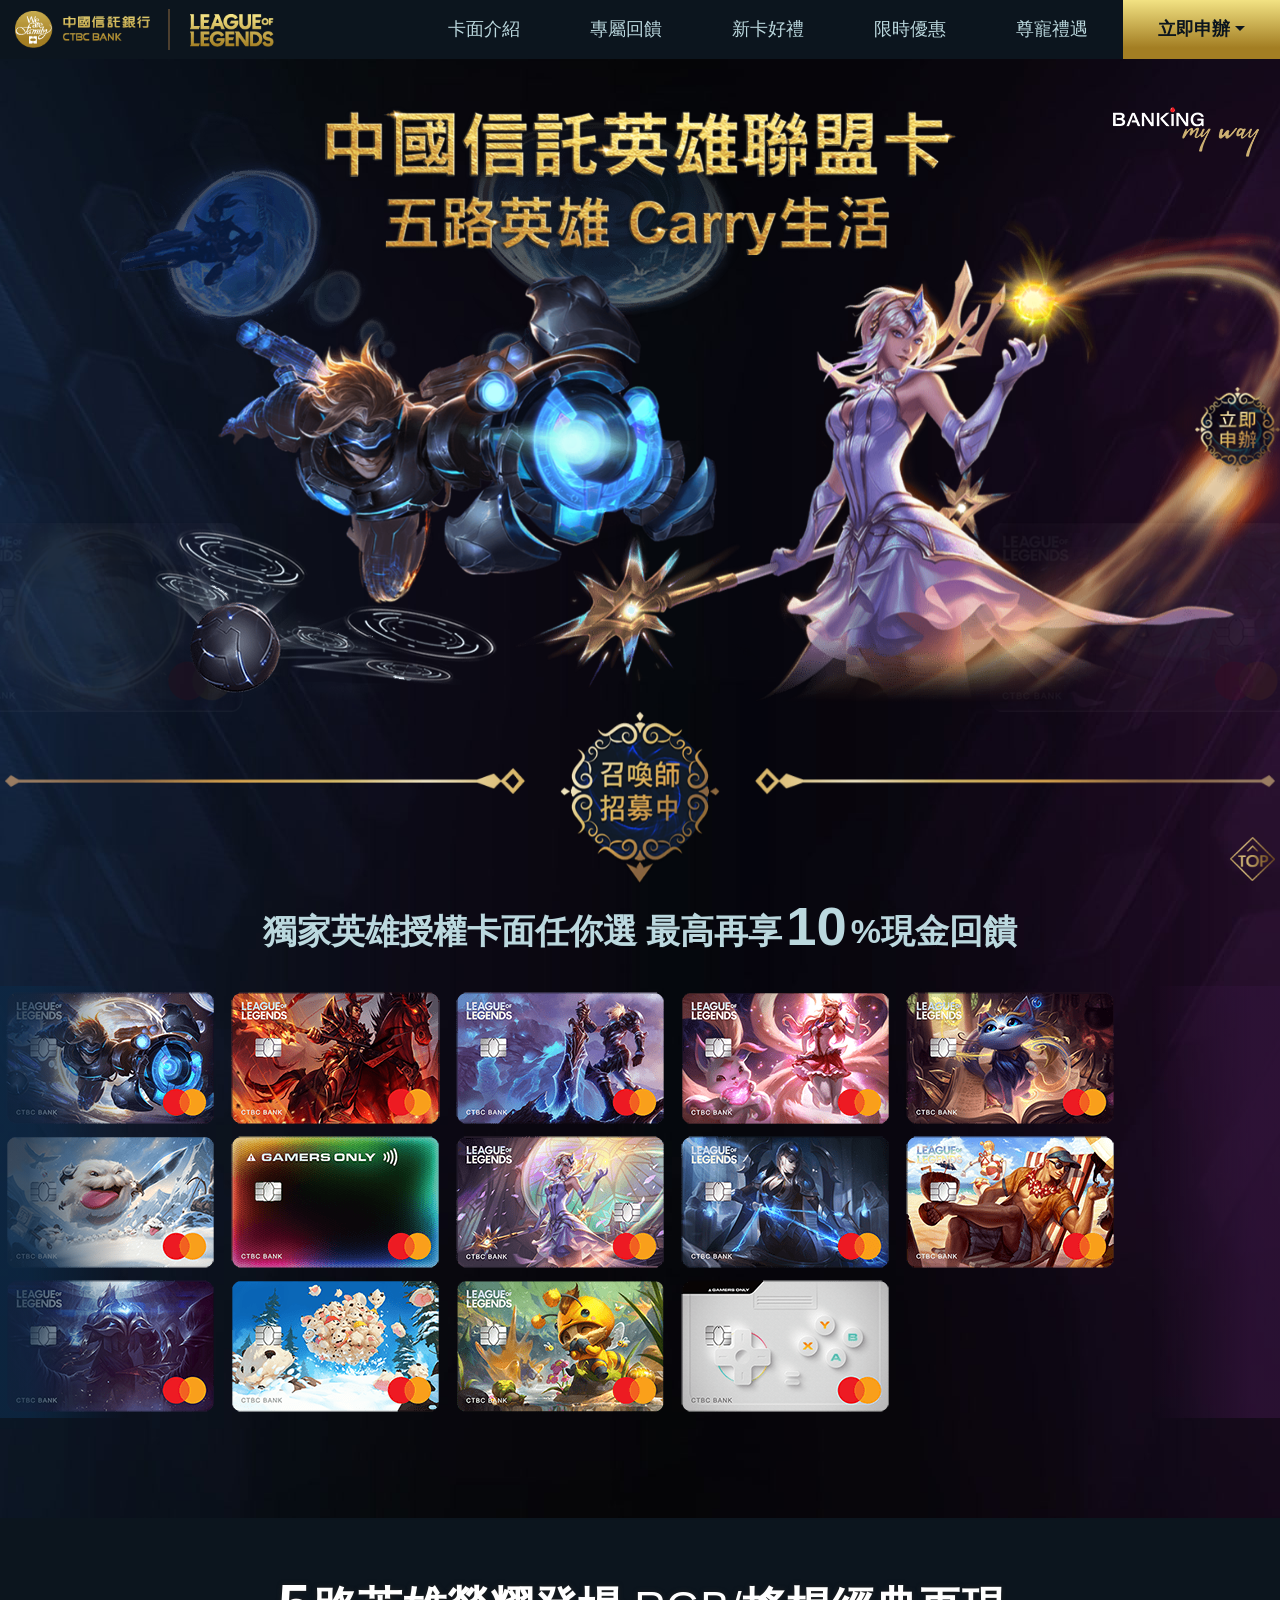
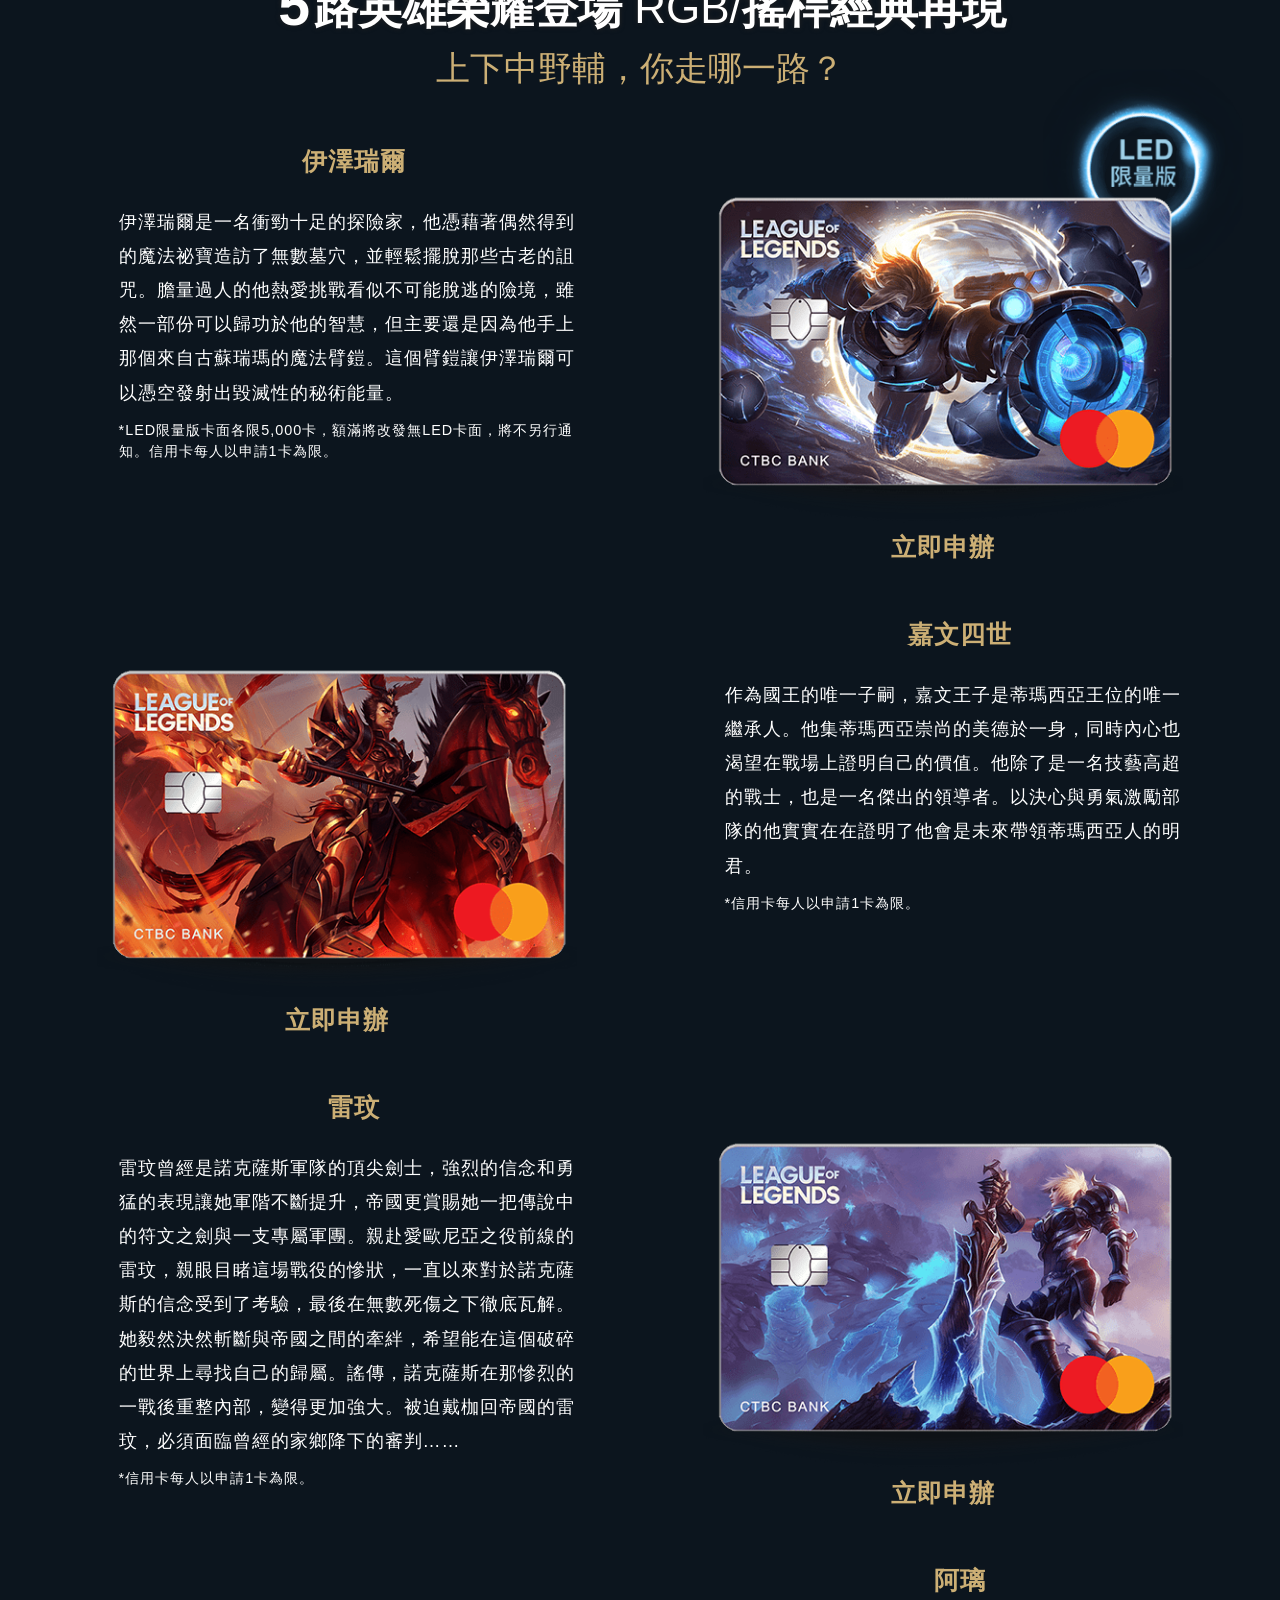
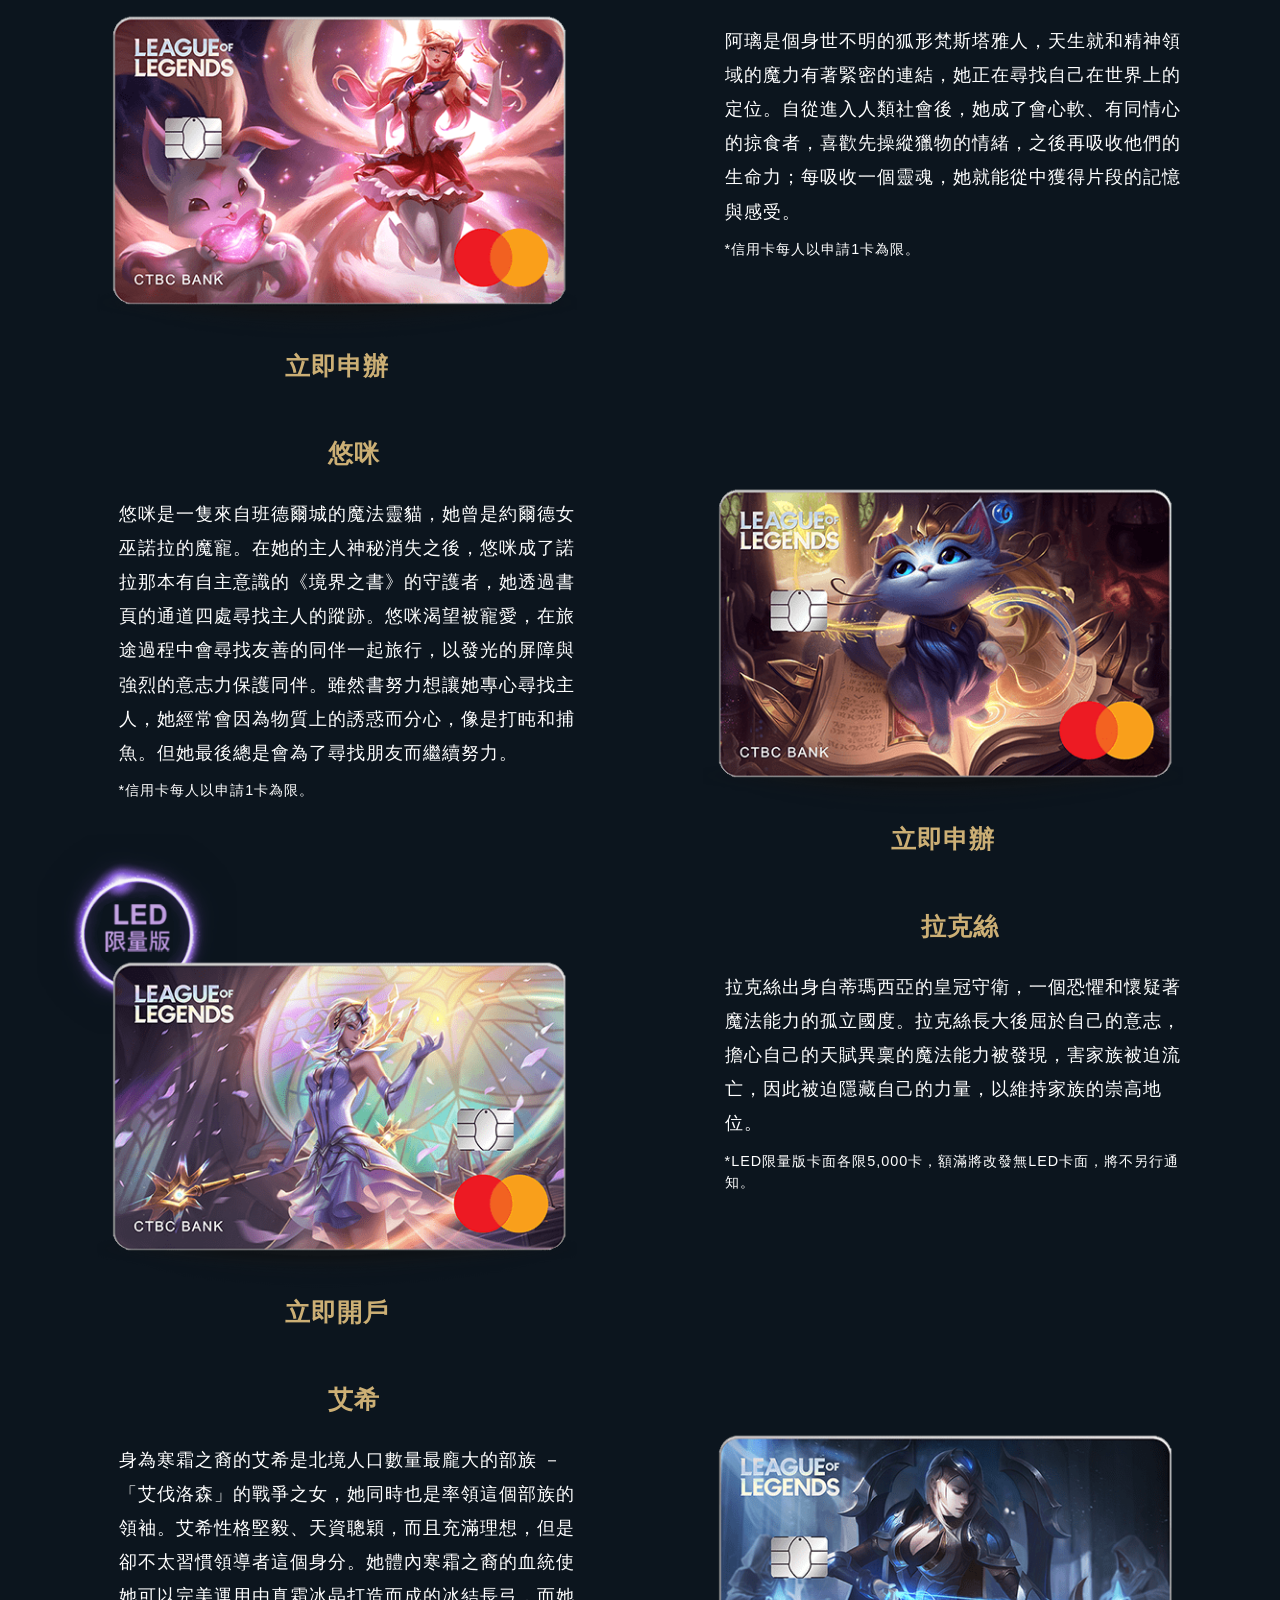
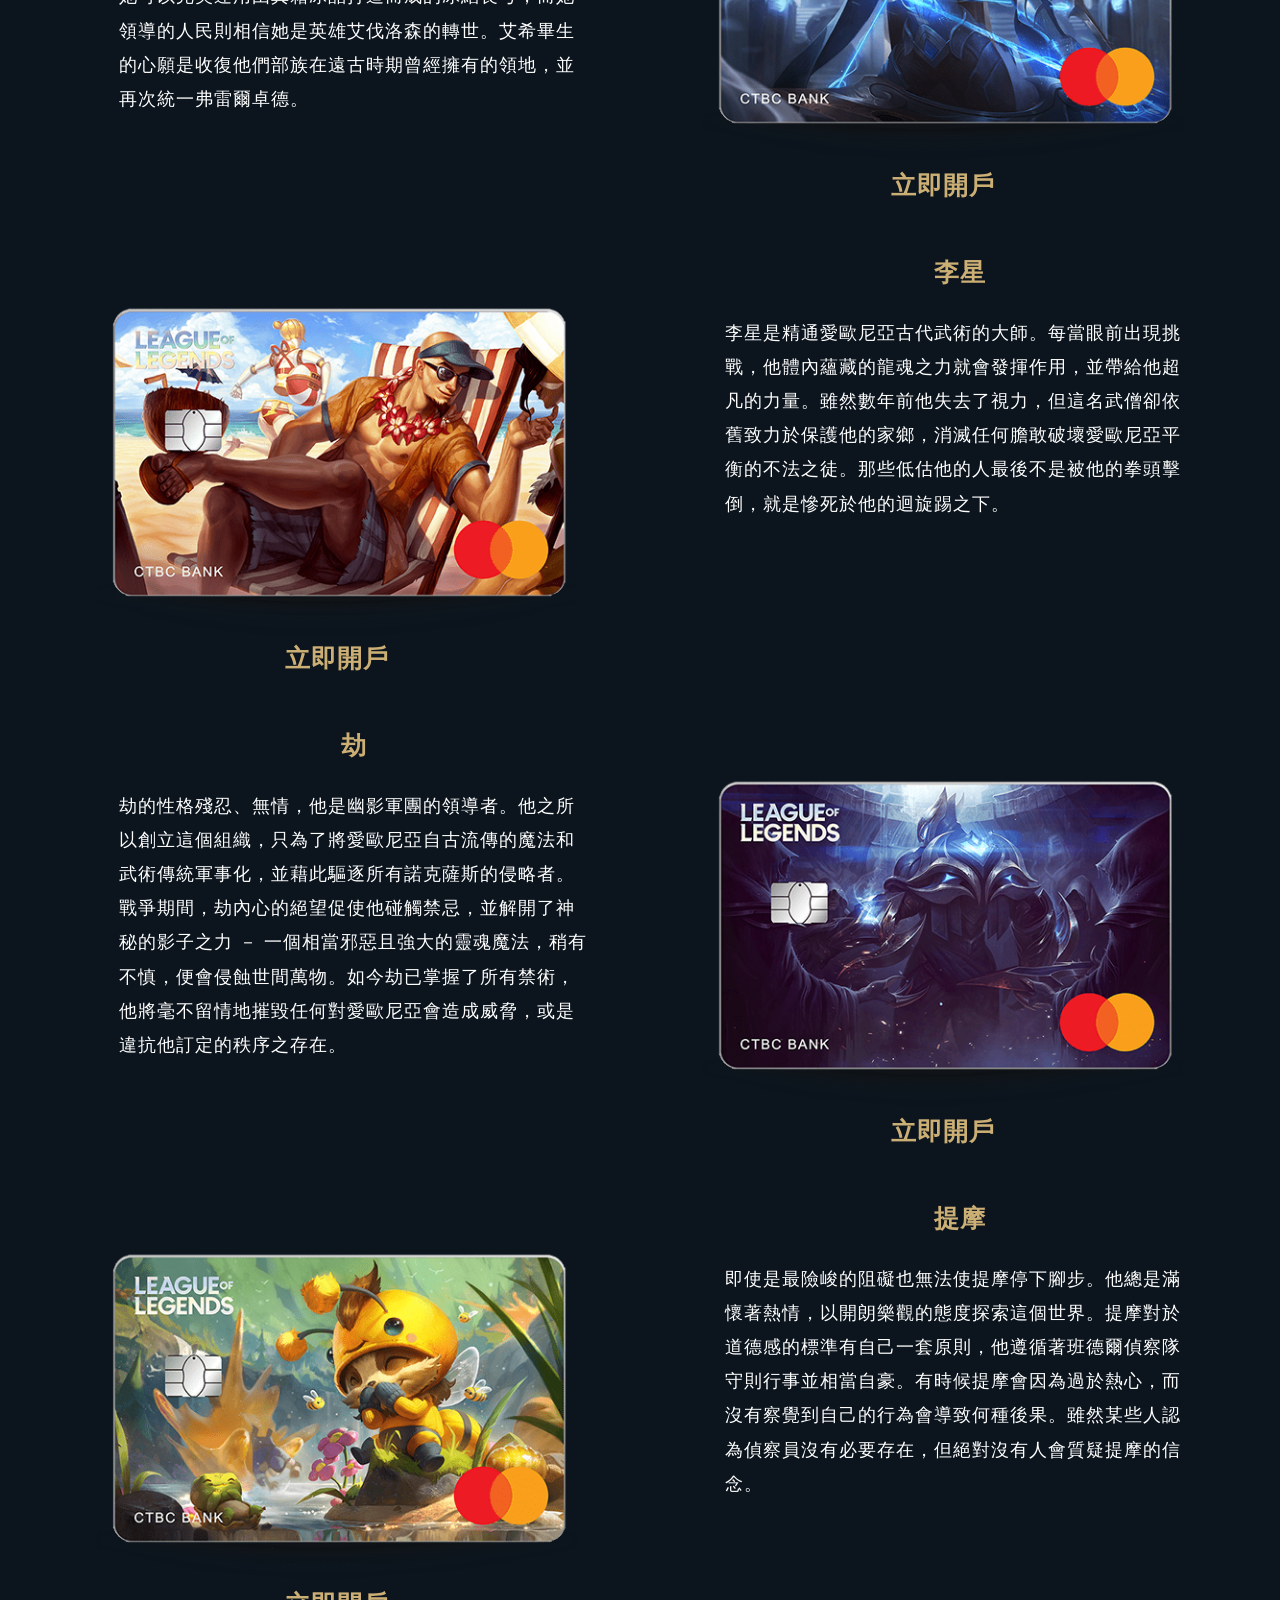
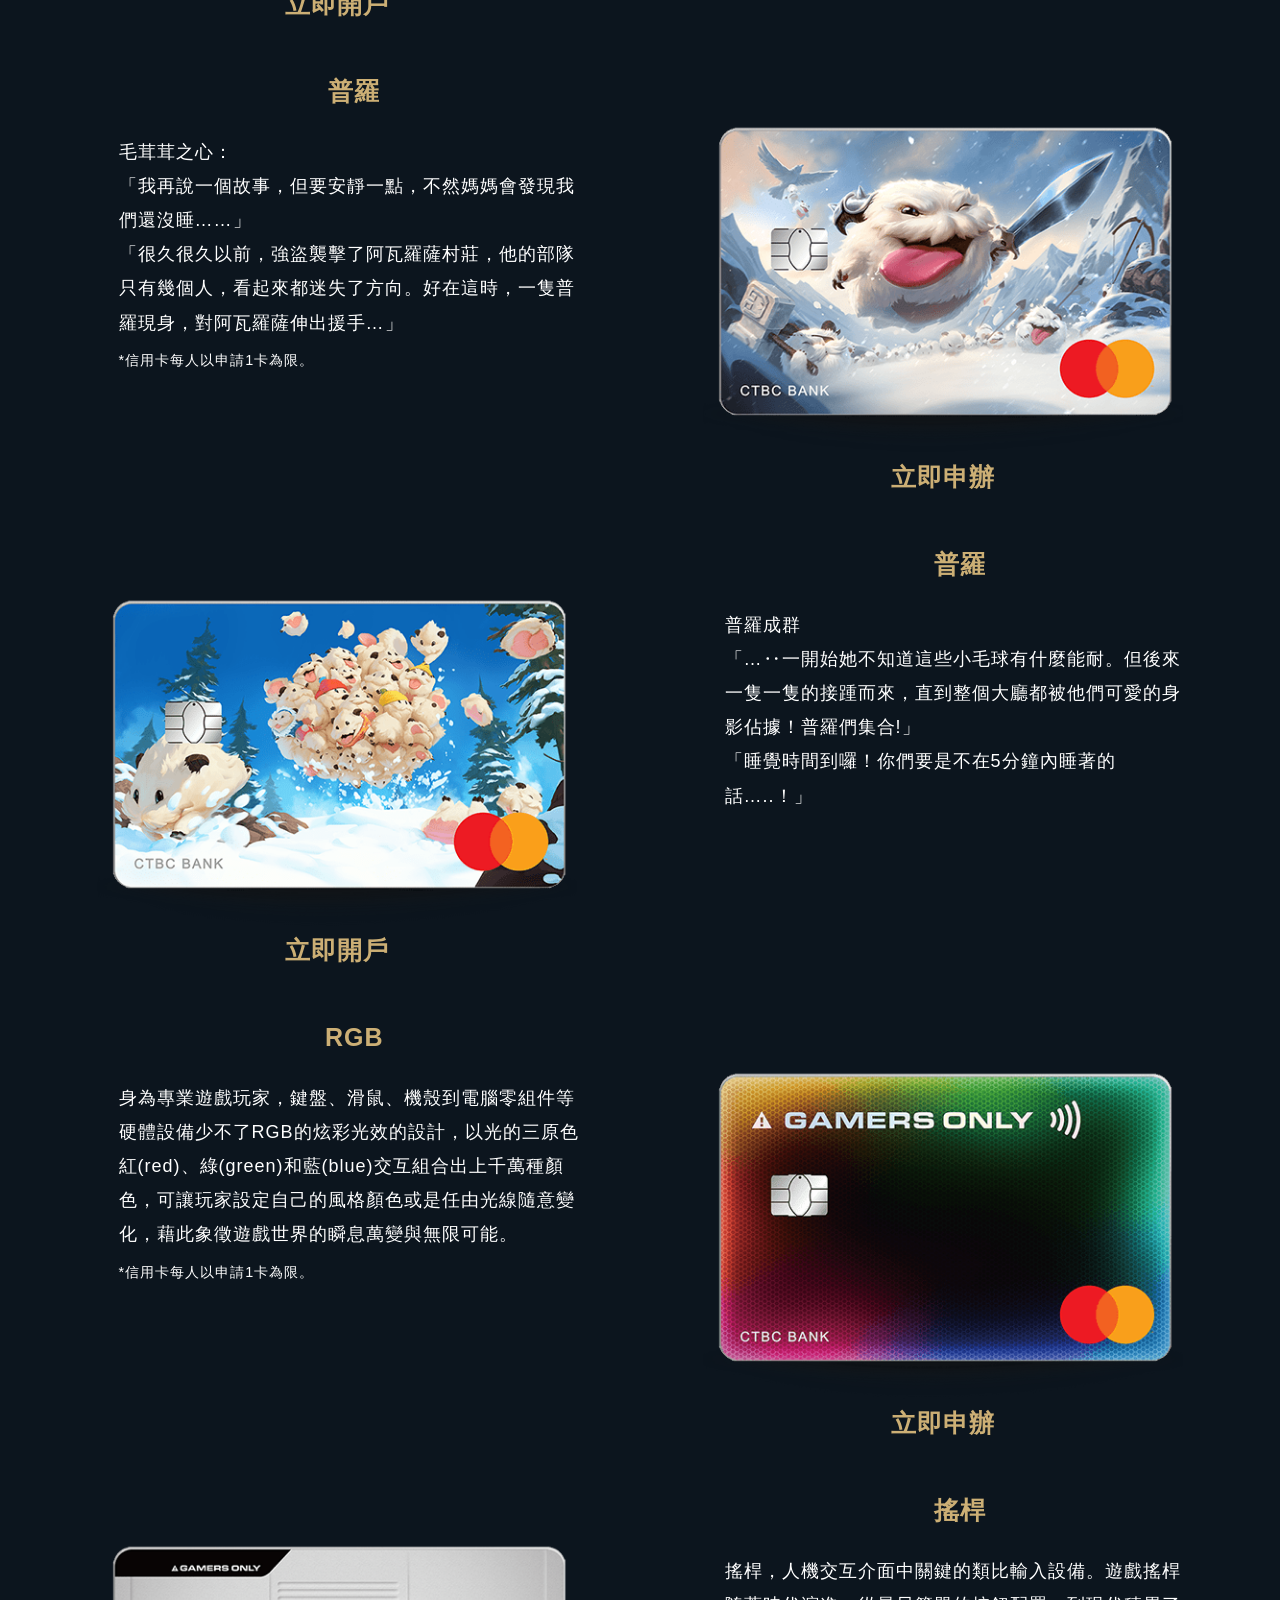
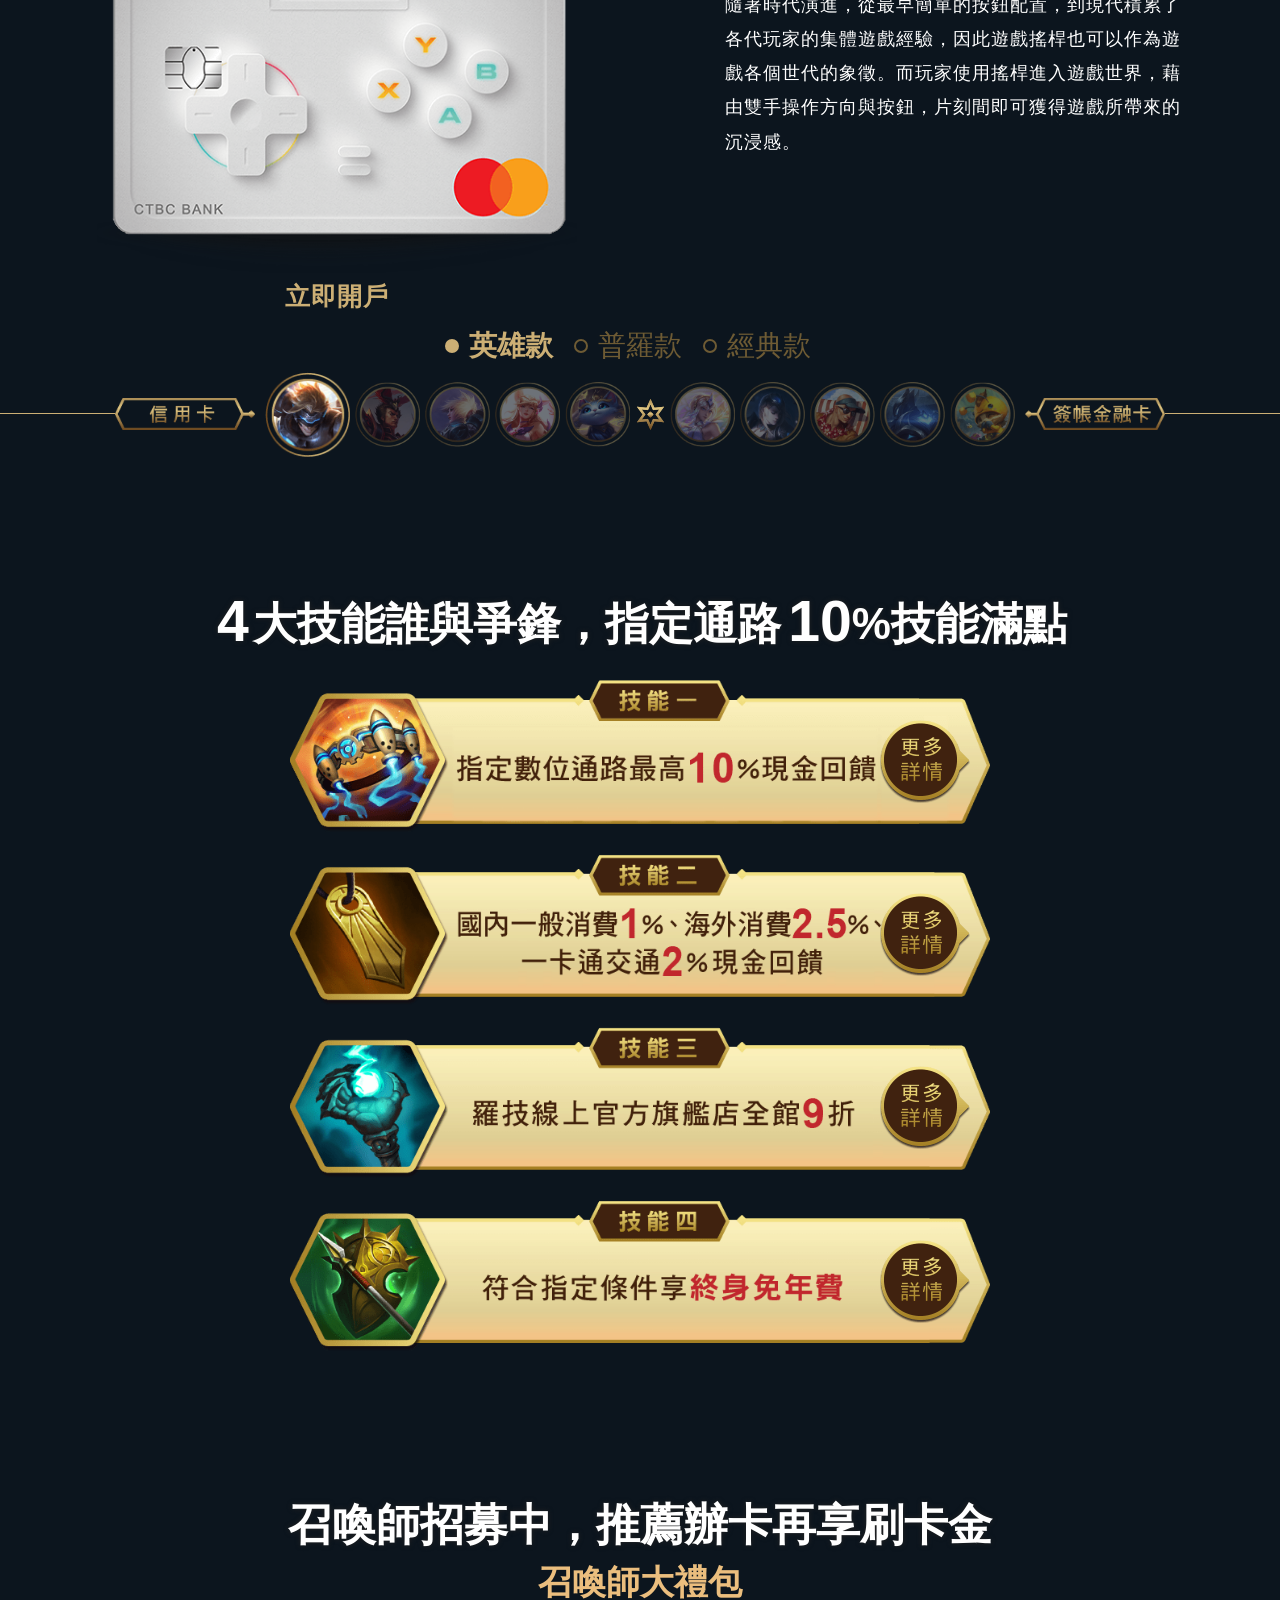
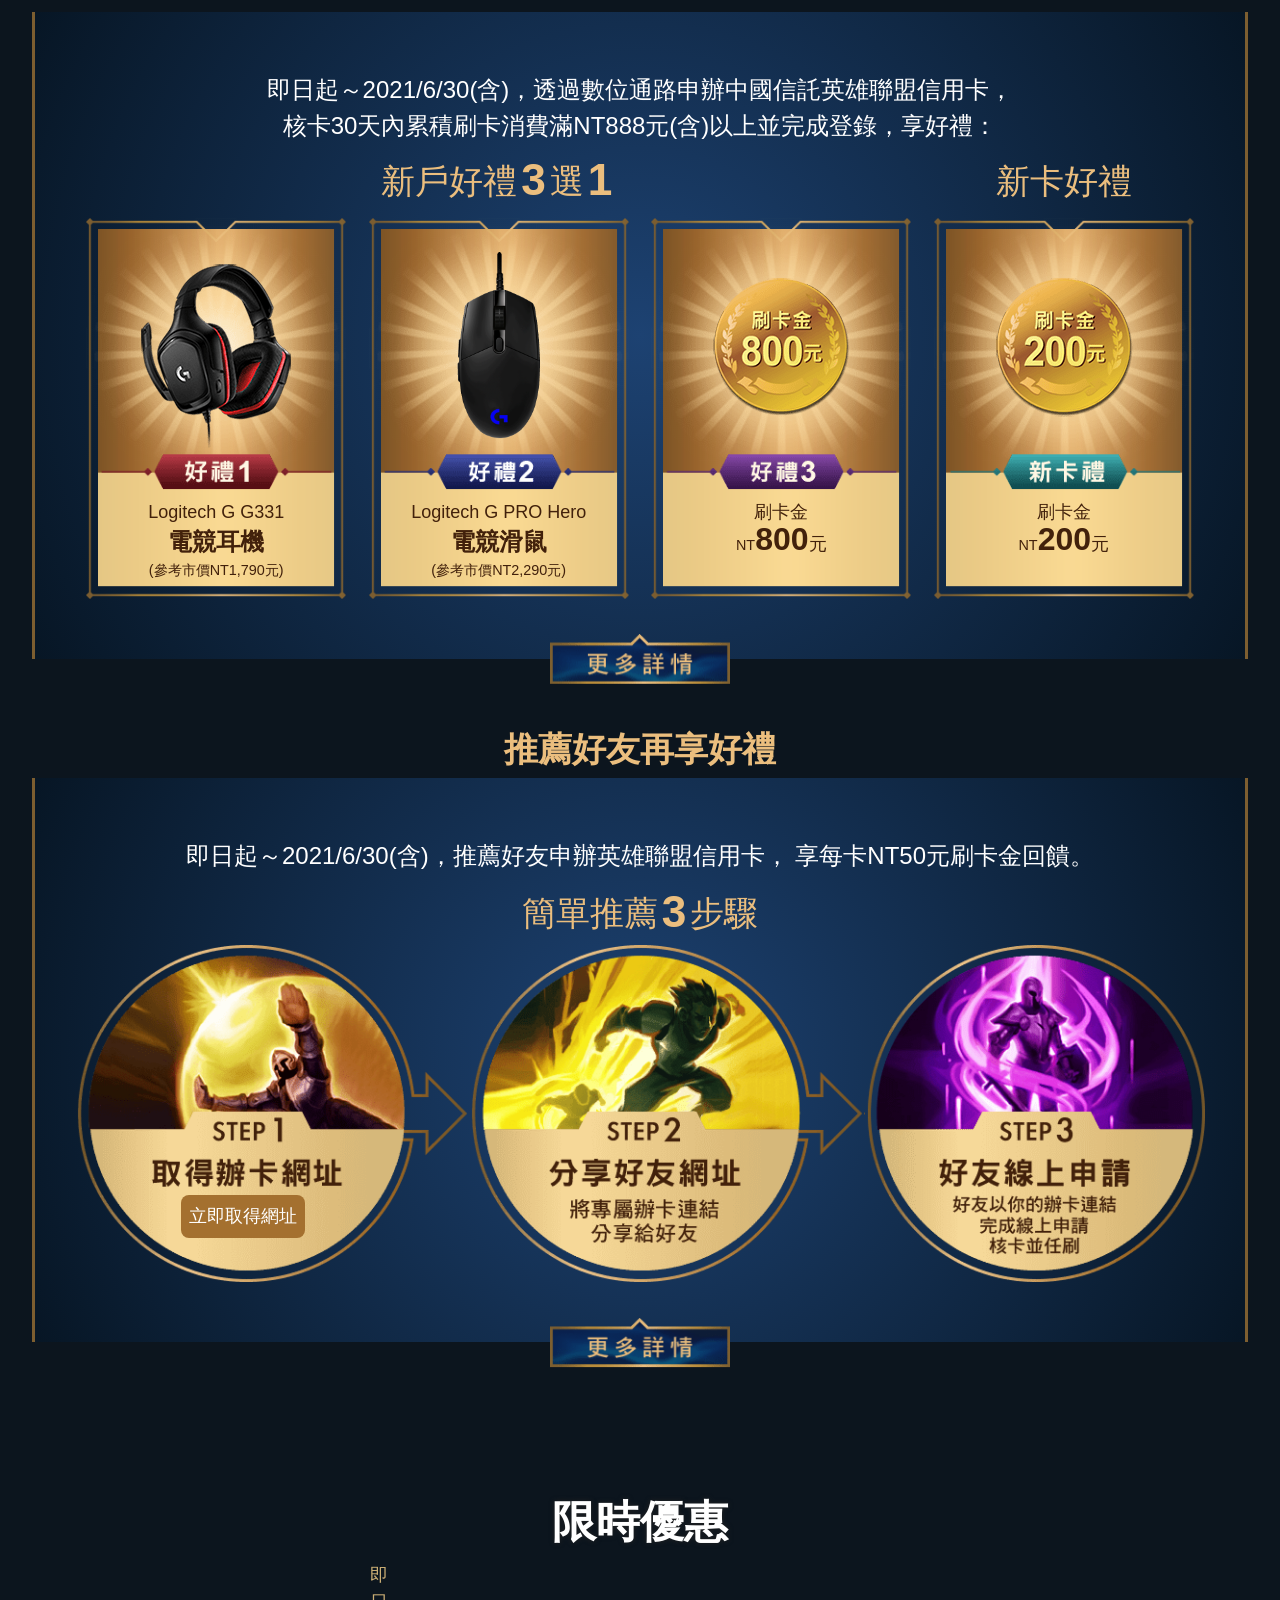
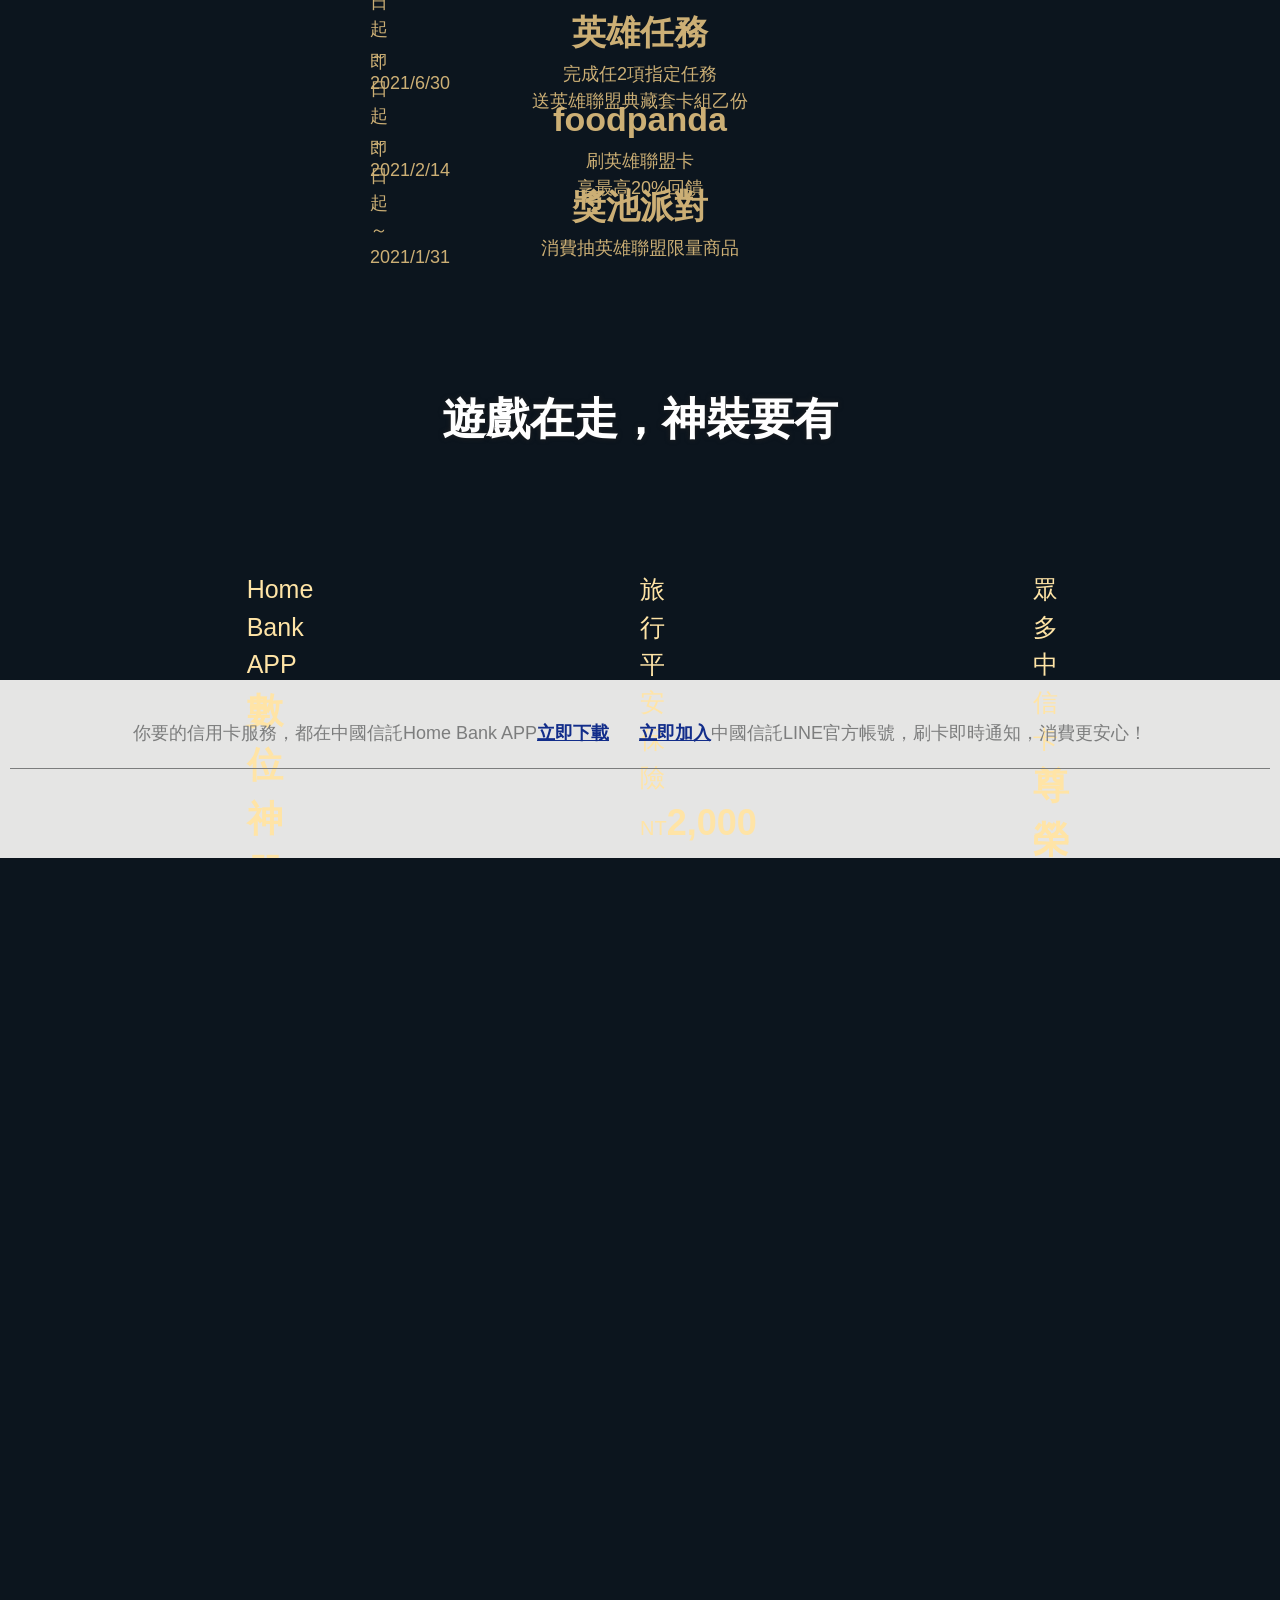
==== commit 58ae778b: "201210-update css & change image naming rule to camelCase" ====
--- a/index.html
+++ b/index.html
@@ -1,2227 +1,1936 @@
 <!DOCTYPE html>
 <html xmlns="http://www.w3.org/1999/xhtml" xml:lang="zh-TW" lang="zh-TW">
-
-<head>
-	<meta charset="utf-8" />
-	<title>中國信託英雄聯盟卡【信用卡】</title>
-	<meta http-equiv="X-UA-Compatible" content="IE=9; IE=EDGE" />
-	<meta http-equiv="X-UA-Compatible" content="IE=edge,chrome=1" />
-	<meta name="viewport"
-		content="width=device-width, initial-scale=1.0, minimum-scale=1.0, maximum-scale=1.0, user-scalable=yes" />
-	<meta name="format-detection" content="telephone=no" />
-	<meta name="description" content="中國信託英雄聯盟卡 獨家授權卡面任你選 最高再享10%現金回饋" />
-	<meta name="keywords" content="信用卡,簽帳金融卡,英雄聯盟,中國信託,現金回饋,Riot Games,課金,手遊,外送,遊戲,影音,雲端儲存,用車,叫車" />
-	<link rel="icon" href="assets/img/favicon.ico" type="image/x-icon" />
-	<meta property="og:url" content="" />
-	<meta property="og:type" content="website" />
-	<meta property="og:title" content="中國信託英雄聯盟卡 五路英雄 Carry生活" />
-	<meta property="og:description" content="中國信託英雄聯盟卡 獨家授權卡面任你選 最高再享10%現金回饋" />
-
-	<meta property="og:image" content="https://richad.com.tw/test/201209-ctbc-lolcard-forcheck2/assets/img/ogimg.jpg" />
-	<link rel="stylesheet" href="assets/css/bootstrap.min.css" />
-	<link rel="stylesheet" href="https://cdnjs.cloudflare.com/ajax/libs/slick-carousel/1.8.1/slick-theme.min.css" />
-	<link rel="stylesheet" href="https://cdnjs.cloudflare.com/ajax/libs/slick-carousel/1.8.1/slick.min.css" />
-	<!-- <link rel="stylesheet"
-         href="https://cdnjs.cloudflare.com/ajax/libs/twitter-bootstrap/4.4.1/css/bootstrap.min.css" /> -->
-	<link rel="stylesheet" href="assets/css/custom.css" />
-	<!-- Google Tag Manager -->
-	<script>(function (w, d, s, l, i) {
-			w[l] = w[l] || []; w[l].push({
-				'gtm.start':
-					new Date().getTime(), event: 'gtm.js'
-			}); var f = d.getElementsByTagName(s)[0],
-				j = d.createElement(s), dl = l != 'dataLayer' ? '&l=' + l : ''; j.async = true; j.src =
-					'https://www.googletagmanager.com/gtm.js?id=' + i + dl; f.parentNode.insertBefore(j, f);
-		})(window, document, 'script', 'dataLayer', 'GTM-TH7B3LN');</script>
-	<!-- End Google Tag Manager -->
-	<!-- Google Tag Manager -->
-	<script>(function (w, d, s, l, i) {
-			w[l] = w[l] || []; w[l].push({
-				'gtm.start':
-					new Date().getTime(), event: 'gtm.js'
-			}); var f = d.getElementsByTagName(s)[0],
-				j = d.createElement(s), dl = l != 'dataLayer' ? '&l=' + l : ''; j.async = true; j.src =
-					'https://www.googletagmanager.com/gtm.js?id=' + i + dl; f.parentNode.insertBefore(j, f);
-		})(window, document, 'script', 'dataLayer', 'GTM-MFBKZWB');</script>
-	<!-- End Google Tag Manager -->
-	<!-- Google Tag Manager -->
-	<script>(function (w, d, s, l, i) {
-			w[l] = w[l] || []; w[l].push({
-				'gtm.start':
-					new Date().getTime(), event: 'gtm.js'
-			}); var f = d.getElementsByTagName(s)[0],
-				j = d.createElement(s), dl = l != 'dataLayer' ? '&l=' + l : ''; j.async = true; j.src =
-					'https://www.googletagmanager.com/gtm.js?id=' + i + dl; f.parentNode.insertBefore(j, f);
-		})(window, document, 'script', 'dataLayer', 'GTM-KLKKJTN');</script>
-	<!-- End Google Tag Manager -->
-</head>
-
-<body>
-	<!-- Google Tag Manager (noscript) -->
-	<noscript><iframe src="https://www.googletagmanager.com/ns.html?id=GTM-TH7B3LN" height="0" width="0"
-			style="display:none;visibility:hidden"></iframe></noscript>
-	<!-- End Google Tag Manager (noscript) -->
-	<!-- Google Tag Manager (noscript) -->
-	<noscript><iframe src="https://www.googletagmanager.com/ns.html?id=GTM-MFBKZWB" height="0" width="0"
-			style="display:none;visibility:hidden"></iframe></noscript>
-	<!-- End Google Tag Manager (noscript) -->
-	<!-- Google Tag Manager (noscript) -->
-	<noscript><iframe src="https://www.googletagmanager.com/ns.html?id=GTM-KLKKJTN" height="0" width="0"
-			style="display:none;visibility:hidden"></iframe></noscript>
-	<!-- End Google Tag Manager (noscript) -->
-
-	<div class="container-fuild navbar-wrap">
-		<header class="navbar navbar-expand-lg">
-			<!-- fixed-top -->
-			<a class="navbar-brand back-to-top" target="_blank">
-				<img src="./assets/img/logo.png" alt="logo" />
-			</a>
-			<a class="navbar-brand" href="https://lol.garena.tw/">
-				<img src="./assets/img/lollogo.png" alt="lol Logo" />
-			</a>
-			<button id="navbar-toggler" class="navbar-toggler" type="button" data-toggle="collapse"
-				data-target="#navbarCollapse" aria-controls="navbarCollapse" aria-expanded="false"
-				aria-label="toggle navigation">
-				<div id="navbar-menu-icon" class="navbar-menu-icon">
-					<span class="navbar-icon-bar"></span>
-					<span class="navbar-icon-bar"></span>
-					<span class="navbar-icon-bar"></span>
-				</div>
-			</button>
-			<div class="collapse navbar-collapse" id="navbarCollapse">
-				<ul class="navbar-nav ml-auto">
-					<!-- active -->
-					<li class="nav-item" data-target="hero-intro-wrap">
-						<a class="nav-link">卡面介紹</a>
-					</li>
-					<li class="nav-item" data-target="bonus-sec">
-						<a class="nav-link">專屬回饋</a>
-					</li>
-					<li class="nav-item" data-target="gift-sec">
-						<a class="nav-link">新卡好禮</a>
-					</li>
-					<li class="nav-item" data-target="limit-sec">
-						<a class="nav-link">限時優惠</a>
-					</li>
-					<li class="nav-item" data-target="gaming-sec">
-						<a class="nav-link">尊寵禮遇</a>
-					</li>
-					<li class="nav-item" data-target="">
-						<a class="nav-link font-weight-bold dropdown-toggle" data-toggle="dropdown" aria-haspopup="true"
-							aria-expanded="false">立即申辦</a>
-						<div class="dropdown-menu nav-dropdown">
-							<a class="dropdown-item font-weight-bold"
-								href="https://ob.ctbcbank.com/card/#/apply?CrdTp=&Crd=B_LOL&CrdF=6806&CrdFace=&CrdB=&CrdG=&Unit=&Emp=&SPC=&Seed=NjgwNlcwMDAx&Fa=N"
-								target="_blank">信用卡</a>
-							<a class="dropdown-item font-weight-bold" href="https://ctbc.tw/eXgBOI"
-								target="_blank">簽帳金融卡</a>
-						</div>
-					</li>
-				</ul>
-			</div>
-		</header>
-	</div>
-	<div class="container-fuild">
-		<div class="row">
-			<div class="col-lg-12">
-				<!-- for seo -->
-				<h1 class="hide">中國信託英雄聯盟卡 五路英雄Carry生活</h1>
-				<img class="hide" src="" alt="./assets/img/ogimg.jpg" />
-				<!-- kv -->
-				<section id="kv" class="kv-section">
-					<img class="myway" src="./assets/img/pageItem/kv/myway.png" alt="" />
-					<img class="bg-flash-effect" src="./assets/img/pageItem/kv/bg-flash-light-small.png"
-						alt="background flashing" />
-					<div class="kv-slogan-wrap">
-						<!-- <img class="kv-slogan" src="./assets/img/pageItem/kv/kv-slogan.png"
-							alt="中國信託英雄聯盟卡 五路英雄Carry生活" /> -->
-					</div>
-					<div class="kv-wrap">
-						<div id="left-ch" class="character-wrap">
-							<img class="ch-card op" src="./assets/img/pageItem/kv/card-left.png" alt="" />
-							<img class="ch-bg" src="./assets/img/pageItem/kv/bg-left-up-l.png" alt="" />
-							<img class="ch-bg" src="./assets/img/pageItem/kv/bg-left-up-r.png" alt="" />
-							<img class="ch-bg" src="./assets/img/pageItem/kv/bg-left-down.png" alt="" />
-							<div class="ch">
-								<img class="ch-main" src="./assets/img/pageItem/kv/ch-left.png" alt="" />
-								<img class="ch-effect" src="./assets/img/pageItem/kv/ch-left-effect.png" alt="" />
-							</div>
-						</div>
-						<div id="right-ch" class="character-wrap">
-							<img class="ch-card op" src="./assets/img/pageItem/kv/card-right.png" alt="" />
-							<div class="ch">
-								<img class="ch-effect" src="./assets/img/pageItem/kv/ch-right-effect-flower-B1.png"
-									alt="" />
-								<img class="ch-effect" src="./assets/img/pageItem/kv/ch-right-effect-flower-B2.png"
-									alt="" />
-								<img class="ch-main" src="./assets/img/pageItem/kv/ch-right.png" alt="" />
-								<img class="ch-effect" src="./assets/img/pageItem/kv/ch-right-effect.png" alt="" />
-								<img class="ch-effect" src="./assets/img/pageItem/kv/ch-right-effect-flower-1.png"
-									alt="" />
-								<img class="ch-effect" src="./assets/img/pageItem/kv/ch-right-effect-flower-2.png"
-									alt="" />
-								<img class="ch-effect" src="./assets/img/pageItem/kv/ch-right-effect-flower-3.png"
-									alt="" />
-								<img class="ch-effect" src="./assets/img/pageItem/kv/ch-right-glow.png" alt="" />
-								<!-- ch-right-glow.png -->
-								<!-- added flower in mobile -->
-								<img class="ch-effect show-mobile" style="
-											left: -15%;
-											position: absolute;
-											width: 55%;
-											height: 190px;
-											top: 14%;
-										" src="./assets/img/pageItem/kv/ch-right-mobile-flower.png" alt="" />
-							</div>
-						</div>
-					</div>
-					<div class="jumping-icon-wrap text-center">
-						<div class="jumping-icon">
-							<div class="jumping-icon-col">
-								<a href="https://ob.ctbcbank.com/card/#/apply?CrdTp=&Crd=B_LOL&CrdF=6806&CrdFace=&CrdB=&CrdG=&Unit=&Emp=&SPC=&Seed=NjgwNlcwMDAx&Fa=N"
-									target="_blank">
-									<img class="show" src="./assets/img/pageItem/jumping-icon/a-side.png"
-										alt="召喚師招募中" />
-									<img class="" src="./assets/img/pageItem/jumping-icon/b-side.png" alt="立即申辦" />
-								</a>
-							</div>
-						</div>
-					</div>
-
-					<h2 class="font-weight-bold text-center slogan">
-						獨家英雄授權卡面任你選 最高再享<span class="big">10</span>%現金回饋
-					</h2>
-					<div class="horz-card-slider-wrap">
-						<img class="horz-card" data-slide="hero-0" src="./assets/img/pageItem/card/credit1.png"
-							alt="伊澤瑞爾" />
-						<img class="horz-card" data-slide="hero-1" src="./assets/img/pageItem/card/credit2.png"
-							alt="嘉文四世" />
-						<img class="horz-card" data-slide="hero-2" src="./assets/img/pageItem/card/credit3.png"
-							alt="雷玟" />
-						<img class="horz-card" data-slide="hero-3" src="./assets/img/pageItem/card/credit4.png"
-							alt="阿璃" />
-						<img class="horz-card" data-slide="hero-4" src="./assets/img/pageItem/card/credit5.png"
-							alt="悠咪" />
-						<img class="horz-card" data-slide="puro-0" src="./assets/img/pageItem/card/credit6.png"
-							alt="普羅" />
-						<img class="horz-card" data-slide="classic-0" src="./assets/img/pageItem/card/credit7.png"
-							alt="rgb卡面" />
-						<img class="horz-card" data-slide="hero-5" src="./assets/img/pageItem/card/debit1.png"
-							alt="拉克絲" />
-						<img class="horz-card" data-slide="hero-6" src="./assets/img/pageItem/card/debit2.png"
-							alt="艾希" />
-						<img class="horz-card" data-slide="hero-7" src="./assets/img/pageItem/card/debit3.png"
-							alt="李星" />
-						<img class="horz-card" data-slide="hero-8" src="./assets/img/pageItem/card/debit4.png"
-							alt="劫" />
-						<img class="horz-card" data-slide="puro-1" src="./assets/img/pageItem/card/debit5.png"
-							alt="普羅" />
-						<img class="horz-card" data-slide="hero-9" src="./assets/img/pageItem/card/debit6.png"
-							alt="提摩" />
-						<img class="horz-card" data-slide="classic-1" src="./assets/img/pageItem/card/debit7.png"
-							alt="搖桿卡面" />
-					</div>
-				</section>
-				<!-- 卡面介紹 -->
-				<section id="card-intro" class="">
-					<!-- full-width background -->
-					<div id="hero-intro-wrap" class="hero-intro-wrap">
-						<h1 class="font-weight-bold text-center sec-slogan white-text">
-							<span class="big">5</span>路英雄榮耀登場
-							<span class="font-weight-normal">RGB/</span>搖桿經典再現
-						</h1>
-						<h2 class="text-center hero-intro-subSlogan golden-text">
-							上下中野輔，你走哪一路？
-						</h2>
-						<!-- card-img 10 -->
-						<div id="hero-slider" class="card-slider">
-							<!-- ezreal-1 -->
-							<div id="credit1" class="hero-intro credit-hero">
-								<div class="left-intro">
-									<div class="hero-title-wrap text-center">
-										<div class="hero-title-col">
-											<span class="hero-title golden-text">伊澤瑞爾</span>
-										</div>
-									</div>
-									<p class="card-paraph mx-auto">
-										伊澤瑞爾是一名衝勁十足的探險家，他憑藉著偶然得到的魔法祕寶造訪了無數墓穴，並輕鬆擺脫那些古老的詛咒。膽量過人的他熱愛挑戰看似不可能脫逃的險境，雖然一部份可以歸功於他的智慧，但主要還是因為他手上那個來自古蘇瑞瑪的魔法臂鎧。這個臂鎧讓伊澤瑞爾可以憑空發射出毀滅性的秘術能量。
-										<br />
-										<span
-											class="small addition-info">*LED限量版卡面各限5,000卡，額滿將改發無LED卡面，將不另行通知。信用卡每人以申請1卡為限。</span>
-									</p>
-									<a class="white-text show-tablet more-intro-btn" data-toggle="modal"
-										data-target="#moreCardParaph1">+</a>
-								</div>
-								<div class="middle-intro"></div>
-								<div class="right-intro text-center">
-									<div class="led">
-										<img src="./assets/img/pageItem/hero-intro/card/credit1-led-bg-1.png" alt="" />
-										<img class="led-active"
-											src="./assets/img/pageItem/hero-intro/card/credit1-led-bg-2.png" alt="" />
-										<img src="./assets/img/pageItem/hero-intro/card/credit1-led.png" alt="" />
-									</div>
-									<!-- 增加發光的卡圖 -->
-									<div class="card-img">
-										<img class="card-led" src="./assets/img/pageItem/hero-intro/card/credit1.png"
-											alt="" />
-										<img class="" src="./assets/img/pageItem/hero-intro/card/credit1.png" alt="" />
-									</div>
-									<div class="hero-title-wrap">
-										<a href="https://ob.ctbcbank.com/card/#/apply?CrdTp=&Crd=B_LOL&CrdF=6800&CrdFace=&CrdB=&CrdG=&Unit=&Emp=&SPC=&Seed=NjgwMFcwMDAx&Fa=N"
-											target="_blank">
-											<div class="hero-title-col apply-now">
-												<span class="hero-title golden-text">立即申辦</span>
-											</div>
-										</a>
-									</div>
-								</div>
-							</div>
-							<!-- JarvanIVs -->
-							<div id="credit2" class="hero-intro credit-hero">
-								<div class="left-intro">
-									<div class="hero-title-wrap text-center">
-										<div class="hero-title-col">
-											<span class="hero-title golden-text">嘉文四世</span>
-										</div>
-									</div>
-									<p class="card-paraph mx-auto">
-										作為國王的唯一子嗣，嘉文王子是蒂瑪西亞王位的唯一繼承人。他集蒂瑪西亞崇尚的美德於一身，同時內心也渴望在戰場上證明自己的價值。他除了是一名技藝高超的戰士，也是一名傑出的領導者。以決心與勇氣激勵部隊的他實實在在證明了他會是未來帶領蒂瑪西亞人的明君。
-										<br />
-										<span class="small addition-info">*信用卡每人以申請1卡為限。</span>
-									</p>
-									<a class="white-text show-tablet more-intro-btn" data-toggle="modal"
-										data-target="#moreCardParaph2">+</a>
-								</div>
-								<div class="middle-intro"></div>
-								<div class="right-intro text-center">
-									<img class="card-img" src="./assets/img/pageItem/hero-intro/card/credit2.png"
-										alt="" />
-									<div class="hero-title-wrap">
-										<a href="https://ob.ctbcbank.com/card/#/apply?CrdTp=&Crd=B_LOL&CrdF=6803&CrdFace=&CrdB=&CrdG=&Unit=&Emp=&SPC=&Seed=NjgwM1cwMDAx&Fa=N"
-											target="_blank">
-											<div class="hero-title-col apply-now">
-												<span class="hero-title golden-text">立即申辦</span>
-											</div>
-										</a>
-									</div>
-								</div>
-							</div>
-							<!-- Rivens -->
-							<div id="credit3" class="hero-intro credit-hero">
-								<div class="left-intro">
-									<div class="hero-title-wrap text-center">
-										<div class="hero-title-col">
-											<span class="hero-title golden-text">雷玟</span>
-										</div>
-									</div>
-									<p class="card-paraph mx-auto">
-										雷玟曾經是諾克薩斯軍隊的頂尖劍士，強烈的信念和勇猛的表現讓她軍階不斷提升，帝國更賞賜她一把傳說中的符文之劍與一支專屬軍團。親赴愛歐尼亞之役前線的雷玟，親眼目睹這場戰役的慘狀，一直以來對於諾克薩斯的信念受到了考驗，最後在無數死傷之下徹底瓦解。她毅然決然斬斷與帝國之間的牽絆，希望能在這個破碎的世界上尋找自己的歸屬。謠傳，諾克薩斯在那慘烈的一戰後重整內部，變得更加強大。被迫戴枷回帝國的雷玟，必須面臨曾經的家鄉降下的審判……
-										<br />
-										<span class="small addition-info">*信用卡每人以申請1卡為限。</span>
-									</p>
-									<a class="white-text show-tablet more-intro-btn" data-toggle="modal"
-										data-target="#moreCardParaph3">+</a>
-								</div>
-								<div class="middle-intro"></div>
-								<div class="right-intro text-center">
-									<img class="card-img" src="./assets/img/pageItem/hero-intro/card/credit3.png"
-										alt="" />
-									<div class="hero-title-wrap">
-										<a href="https://ob.ctbcbank.com/card/#/apply?CrdTp=&Crd=B_LOL&CrdF=6801&CrdFace=&CrdB=&CrdG=&Unit=&Emp=&SPC=&Seed=NjgwMVcwMDAx&Fa=N"
-											target="_blank">
-											<div class="hero-title-col apply-now">
-												<span class="hero-title golden-text">立即申辦</span>
-											</div>
-										</a>
-									</div>
-								</div>
-							</div>
-							<!-- AHRIs -->
-							<div id="credit4" class="hero-intro credit-hero">
-								<div class="left-intro">
-									<div class="hero-title-wrap text-center">
-										<div class="hero-title-col">
-											<span class="hero-title golden-text">阿璃</span>
-										</div>
-									</div>
-									<p class="card-paraph mx-auto">
-										阿璃是個身世不明的狐形梵斯塔雅人，天生就和精神領域的魔力有著緊密的連結，她正在尋找自己在世界上的定位。自從進入人類社會後，她成了會心軟、有同情心的掠食者，喜歡先操縱獵物的情緒，之後再吸收他們的生命力；每吸收一個靈魂，她就能從中獲得片段的記憶與感受。
-										<br />
-										<span class="small addition-info">*信用卡每人以申請1卡為限。</span>
-									</p>
-									<a class="white-text show-tablet more-intro-btn" data-toggle="modal"
-										data-target="#moreCardParaph4">+</a>
-								</div>
-								<div class="middle-intro"></div>
-								<div class="right-intro text-center">
-									<img class="card-img" src="./assets/img/pageItem/hero-intro/card/credit4.png"
-										alt="" />
-									<div class="hero-title-wrap">
-										<a href="https://ob.ctbcbank.com/card/#/apply?CrdTp=&Crd=B_LOL&CrdF=6802&CrdFace=&CrdB=&CrdG=&Unit=&Emp=&SPC=&Seed=NjgwMlcwMDAx&Fa=N"
-											target="_blank">
-											<div class="hero-title-col apply-now">
-												<span class="hero-title golden-text">立即申辦</span>
-											</div>
-										</a>
-									</div>
-								</div>
-							</div>
-							<!-- Yuumi -->
-							<div id="credit5" class="hero-intro credit-hero">
-								<div class="left-intro">
-									<div class="hero-title-wrap text-center">
-										<div class="hero-title-col">
-											<span class="hero-title golden-text">悠咪</span>
-										</div>
-									</div>
-									<p class="card-paraph mx-auto">
-										悠咪是一隻來自班德爾城的魔法靈貓，她曾是約爾德女巫諾拉的魔寵。在她的主人神秘消失之後，悠咪成了諾拉那本有自主意識的《境界之書》的守護者，她透過書頁的通道四處尋找主人的蹤跡。悠咪渴望被寵愛，在旅途過程中會尋找友善的同伴一起旅行，以發光的屏障與強烈的意志力保護同伴。雖然書努力想讓她專心尋找主人，她經常會因為物質上的誘惑而分心，像是打盹和捕魚。但她最後總是會為了尋找朋友而繼續努力。
-										<br />
-										<span class="small addition-info">*信用卡每人以申請1卡為限。</span>
-									</p>
-									<a class="white-text show-tablet more-intro-btn" data-toggle="modal"
-										data-target="#moreCardParaph5">+</a>
-								</div>
-								<div class="middle-intro"></div>
-								<div class="right-intro text-center">
-									<img class="card-img" src="./assets/img/pageItem/hero-intro/card/credit5.png"
-										alt="" />
-									<div class="hero-title-wrap">
-										<a href="https://ob.ctbcbank.com/card/#/apply?CrdTp=&Crd=B_LOL&CrdF=6804&CrdFace=&CrdB=&CrdG=&Unit=&Emp=&SPC=&Seed=NjgwNFcwMDAx&Fa=N"
-											target="_blank">
-											<div class="hero-title-col apply-now">
-												<span class="hero-title golden-text">立即申辦</span>
-											</div>
-										</a>
-									</div>
-								</div>
-							</div>
-							<!-- debit Lux 後面都是debit卡-->
-							<div id="debit1" class="hero-intro debit-hero">
-								<div class="left-intro">
-									<div class="hero-title-wrap text-center">
-										<div class="hero-title-col">
-											<span class="hero-title golden-text">拉克絲</span>
-										</div>
-									</div>
-									<p class="card-paraph mx-auto">
-										拉克絲出身自蒂瑪西亞的皇冠守衛，一個恐懼和懷疑著魔法能力的孤立國度。拉克絲長大後屈於自己的意志，擔心自己的天賦異稟的魔法能力被發現，害家族被迫流亡，因此被迫隱藏自己的力量，以維持家族的崇高地位。
-										<br />
-										<span class="small addition-info">*LED限量版卡面各限5,000卡，額滿將改發無LED卡面，將不另行通知。</span>
-									</p>
-									<a class="white-text show-tablet more-intro-btn" data-toggle="modal"
-										data-target="#moreCardParaph6">+</a>
-								</div>
-								<div class="middle-intro"></div>
-								<div class="right-intro text-center">
-									<div class="led">
-										<img src="./assets/img/pageItem/hero-intro/card/debit1-led-bg.png" alt="" />
-										<img src="./assets/img/pageItem/hero-intro/card/debit1-led.png" alt="" />
-									</div>
-									<img class="card-img" src="./assets/img/pageItem/hero-intro/card/debit1.png"
-										alt="" />
-									<div class="hero-title-wrap">
-										<a href="https://ctbc.tw/eXgBOI" target="_blank">
-											<div class="hero-title-col apply-now">
-												<span class="hero-title golden-text">立即開戶</span>
-											</div>
-										</a>
-									</div>
-								</div>
-							</div>
-							<!-- 艾希 -->
-							<div id="debit2" class="hero-intro debit-hero">
-								<div class="left-intro">
-									<div class="hero-title-wrap text-center">
-										<div class="hero-title-col">
-											<span class="hero-title golden-text">艾希</span>
-										</div>
-									</div>
-									<p class="card-paraph mx-auto">
-										身為寒霜之裔的艾希是北境人口數量最龐大的部族
-										－「艾伐洛森」的戰爭之女，她同時也是率領這個部族的領袖。艾希性格堅毅、天資聰穎，而且充滿理想，但是卻不太習慣領導者這個身分。她體內寒霜之裔的血統使她可以完美運用由真霜冰晶打造而成的冰結長弓，而她領導的人民則相信她是英雄艾伐洛森的轉世。艾希畢生的心願是收復他們部族在遠古時期曾經擁有的領地，並再次統一弗雷爾卓德。
-									</p>
-									<a class="white-text show-tablet more-intro-btn" data-toggle="modal"
-										data-target="#moreCardParaph7">+</a>
-								</div>
-								<div class="middle-intro"></div>
-								<div class="right-intro text-center">
-									<img class="card-img" src="./assets/img/pageItem/hero-intro/card/debit2.png"
-										alt="" />
-									<div class="hero-title-wrap">
-										<a href="https://ctbc.tw/eXgBOI" target="_blank">
-											<div class="hero-title-col apply-now">
-												<span class="hero-title golden-text">立即開戶</span>
-											</div>
-										</a>
-									</div>
-								</div>
-							</div>
-							<!-- 李星 -->
-							<div id="debit3" class="hero-intro debit-hero">
-								<div class="left-intro">
-									<div class="hero-title-wrap text-center">
-										<div class="hero-title-col">
-											<span class="hero-title golden-text">李星</span>
-										</div>
-									</div>
-									<p class="card-paraph mx-auto">
-										李星是精通愛歐尼亞古代武術的大師。每當眼前出現挑戰，他體內蘊藏的龍魂之力就會發揮作用，並帶給他超凡的力量。雖然數年前他失去了視力，但這名武僧卻依舊致力於保護他的家鄉，消滅任何膽敢破壞愛歐尼亞平衡的不法之徒。那些低估他的人最後不是被他的拳頭擊倒，就是慘死於他的迴旋踢之下。
-									</p>
-									<a class="white-text show-tablet more-intro-btn" data-toggle="modal"
-										data-target="#moreCardParaph8">+</a>
-								</div>
-								<div class="middle-intro"></div>
-								<div class="right-intro text-center">
-									<img class="card-img" src="./assets/img/pageItem/hero-intro/card/debit3.png"
-										alt="" />
-									<div class="hero-title-wrap">
-										<a href="https://ctbc.tw/eXgBOI" target="_blank">
-											<div class="hero-title-col apply-now">
-												<span class="hero-title golden-text">立即開戶</span>
-											</div>
-										</a>
-									</div>
-								</div>
-							</div>
-							<!-- 劫 -->
-							<div id="debit4" class="hero-intro debit-hero">
-								<div class="left-intro">
-									<div class="hero-title-wrap text-center">
-										<div class="hero-title-col">
-											<span class="hero-title golden-text">劫</span>
-										</div>
-									</div>
-									<p class="card-paraph mx-auto">
-										劫的性格殘忍、無情，他是幽影軍團的領導者。他之所以創立這個組織，只為了將愛歐尼亞自古流傳的魔法和武術傳統軍事化，並藉此驅逐所有諾克薩斯的侵略者。戰爭期間，劫內心的絕望促使他碰觸禁忌，並解開了神秘的影子之力
-										－
-										一個相當邪惡且強大的靈魂魔法，稍有不慎，便會侵蝕世間萬物。如今劫已掌握了所有禁術，他將毫不留情地摧毀任何對愛歐尼亞會造成威脅，或是違抗他訂定的秩序之存在。
-									</p>
-									<a class="white-text show-tablet more-intro-btn" data-toggle="modal"
-										data-target="#moreCardParaph9">+</a>
-								</div>
-								<div class="middle-intro"></div>
-								<div class="right-intro text-center">
-									<img class="card-img" src="./assets/img/pageItem/hero-intro/card/debit4.png"
-										alt="" />
-									<div class="hero-title-wrap">
-										<a href="https://ctbc.tw/eXgBOI" target="_blank">
-											<div class="hero-title-col apply-now">
-												<span class="hero-title golden-text">立即開戶</span>
-											</div>
-										</a>
-									</div>
-								</div>
-							</div>
-							<!-- timo -->
-							<div id="debit5" class="hero-intro debit-hero">
-								<div class="left-intro">
-									<div class="hero-title-wrap text-center">
-										<div class="hero-title-col">
-											<span class="hero-title golden-text">提摩</span>
-										</div>
-									</div>
-									<p class="card-paraph mx-auto">
-										即使是最險峻的阻礙也無法使提摩停下腳步。他總是滿懷著熱情，以開朗樂觀的態度探索這個世界。提摩對於道德感的標準有自己一套原則，他遵循著班德爾偵察隊守則行事並相當自豪。有時候提摩會因為過於熱心，而沒有察覺到自己的行為會導致何種後果。雖然某些人認為偵察員沒有必要存在，但絕對沒有人會質疑提摩的信念。
-									</p>
-									<a class="white-text show-tablet more-intro-btn" data-toggle="modal"
-										data-target="#moreCardParaph10">+</a>
-								</div>
-								<div class="middle-intro"></div>
-								<div class="right-intro text-center">
-									<img class="card-img" src="./assets/img/pageItem/hero-intro/card/debit6.png"
-										alt="" />
-									<div class="hero-title-wrap">
-										<a href="https://ctbc.tw/eXgBOI" target="_blank">
-											<div class="hero-title-col apply-now">
-												<span class="hero-title golden-text">立即開戶</span>
-											</div>
-										</a>
-									</div>
-								</div>
-							</div>
-						</div>
-						<!-- puro-card 2 -->
-						<div id="puro-slider" class="card-slider">
-							<!-- puro-credit -->
-							<div id="credit6" class="hero-intro pumo-card">
-								<div class="left-intro">
-									<div class="hero-title-wrap text-center">
-										<div class="hero-title-col">
-											<span class="hero-title golden-text">普羅</span>
-										</div>
-									</div>
-									<p class="card-paraph mx-auto">
-										毛茸茸之心：<br />
-										「我再說一個故事，但要安靜一點，不然媽媽會發現我們還沒睡……」<br />
-										「很久很久以前，強盜襲擊了阿瓦羅薩村莊，他的部隊只有幾個人，看起來都迷失了方向。好在這時，一隻普羅現身，對阿瓦羅薩伸出援手…」
-										<span class="small addition-info">*信用卡每人以申請1卡為限。</span>
-									</p>
-									<a class="white-text show-tablet more-intro-btn" data-toggle="modal"
-										data-target="#moreCardParaph11">+</a>
-								</div>
-								<div class="middle-intro"></div>
-								<div class="right-intro text-center">
-									<img class="card-img" src="./assets/img/pageItem/hero-intro/card/credit6.png"
-										alt="" />
-									<div class="hero-title-wrap">
-										<a href="https://ob.ctbcbank.com/card/#/apply?CrdTp=&Crd=B_LOL&CrdF=6805&CrdFace=&CrdB=&CrdG=&Unit=&Emp=&SPC=&Seed=NjgwNVcwMDAx&Fa=N"
-											target="_blank">
-											<div class="hero-title-col apply-now">
-												<span class="hero-title golden-text">立即申辦</span>
-											</div>
-										</a>
-									</div>
-								</div>
-							</div>
-							<!-- puro-debit -->
-							<div id="debit6" class="hero-intro pumo-card">
-								<div class="left-intro">
-									<div class="hero-title-wrap text-center">
-										<div class="hero-title-col">
-											<span class="hero-title golden-text">普羅</span>
-										</div>
-									</div>
-									<p class="card-paraph mx-auto">
-										普羅成群<br />
-										「…‥一開始她不知道這些小毛球有什麼能耐。但後來一隻一隻的接踵而來，直到整個大廳都被他們可愛的身影佔據！普羅們集合!」<br />
-										「睡覺時間到囉！你們要是不在5分鐘內睡著的話…..！」
-									</p>
-									<a class="white-text show-tablet more-intro-btn" data-toggle="modal"
-										data-target="#moreCardParaph12">+</a>
-								</div>
-								<div class="middle-intro"></div>
-								<div class="right-intro text-center">
-									<img class="card-img" src="./assets/img/pageItem/hero-intro/card/debit5.png"
-										alt="" />
-									<div class="hero-title-wrap">
-										<a href="https://ctbc.tw/eXgBOI" target="_blank">
-											<div class="hero-title-col apply-now">
-												<span class="hero-title golden-text">立即開戶</span>
-											</div>
-										</a>
-									</div>
-								</div>
-							</div>
-						</div>
-						<!-- classic slider -->
-						<div id="classic-slider" class="card-slider">
-							<!-- classic credit -->
-							<div id="credit7" class="hero-intro classic-card">
-								<div class="left-intro">
-									<div class="hero-title-wrap text-center">
-										<div class="hero-title-col">
-											<span class="hero-title golden-text">RGB</span>
-										</div>
-									</div>
-									<p class="card-paraph mx-auto">
-										身為專業遊戲玩家，鍵盤、滑鼠、機殼到電腦零組件等硬體設備少不了RGB的炫彩光效的設計，以光的三原色紅(red)、綠(green)和藍(blue)交互組合出上千萬種顏色，可讓玩家設定自己的風格顏色或是任由光線隨意變化，藉此象徵遊戲世界的瞬息萬變與無限可能。
-										<span class="small addition-info">*信用卡每人以申請1卡為限。</span>
-									</p>
-									<a class="white-text show-tablet more-intro-btn" data-toggle="modal"
-										data-target="#moreCardParaph13">+</a>
-								</div>
-								<div class="middle-intro"></div>
-								<div class="right-intro text-center">
-									<img class="card-img" src="./assets/img/pageItem/hero-intro/card/credit7.png"
-										alt="" />
-									<div class="hero-title-wrap">
-										<a href="https://ob.ctbcbank.com/card/#/apply?CrdTp=&Crd=B_LOL&CrdF=6806&CrdFace=&CrdB=&CrdG=&Unit=&Emp=&SPC=&Seed=NjgwNlcwMDAx&Fa=N"
-											target="_blank">
-											<div class="hero-title-col apply-now">
-												<span class="hero-title golden-text">立即申辦</span>
-											</div>
-										</a>
-									</div>
-								</div>
-							</div>
-							<!-- classic debit -->
-							<div id="debit7" class="hero-intro classic-card">
-								<div class="left-intro">
-									<div class="hero-title-wrap text-center">
-										<div class="hero-title-col">
-											<span class="hero-title golden-text">搖桿</span>
-										</div>
-									</div>
-									<p class="card-paraph mx-auto">
-										搖桿，人機交互介面中關鍵的類比輸入設備。遊戲搖桿隨著時代演進，從最早簡單的按鈕配置，到現代積累了各代玩家的集體遊戲經驗，因此遊戲搖桿也可以作為遊戲各個世代的象徵。而玩家使用搖桿進入遊戲世界，藉由雙手操作方向與按鈕，片刻間即可獲得遊戲所帶來的沉浸感。
-									</p>
-									<a class="white-text show-tablet more-intro-btn" data-toggle="modal"
-										data-target="#moreCardParaph14">+</a>
-								</div>
-								<div class="middle-intro"></div>
-								<div class="right-intro text-center">
-									<img class="card-img" src="./assets/img/pageItem/hero-intro/card/debit7.png"
-										alt="" />
-									<div class="hero-title-wrap">
-										<a href="https://ctbc.tw/eXgBOI" target="_blank">
-											<div class="hero-title-col apply-now">
-												<span class="hero-title golden-text">立即開戶</span>
-											</div>
-										</a>
-									</div>
-								</div>
-							</div>
-						</div>
-						<ul class="genre-switcher">
-							<li class="active-genre" data-genre="hero">
-								英雄款
-							</li>
-							<li class="" data-genre="puro">普羅款</li>
-							<li class="" data-genre="classic">經典款</li>
-						</ul>
-						<!-- 英雄的 round-switcher -->
-						<div id="hero-switcher" class="round-switcher">
-							<div class="switcher-title">
-								<img class="hide-mobile"
-									src="./assets/img/pageItem/hero-intro/switcher/credit-title.png" alt="信用卡" />
-								<span class="golden-text show-mobile">信用卡</span>
-							</div>
-							<div class="switcher-list">
-								<img class="switcher-item active" data-slide="credit1"
-									src="./assets/img/pageItem/hero-intro/switcher/switcher-credit1.png"
-									alt="伊澤瑞爾 LED限量版" />
-								<img class="switcher-item" data-slide="credit2"
-									src="./assets/img/pageItem/hero-intro/switcher/switcher-credit2.png" alt="嘉文四世" />
-								<img class="switcher-item" data-slide="credit3"
-									src="./assets/img/pageItem/hero-intro/switcher/switcher-credit3.png" alt="雷玟" />
-								<img class="switcher-item" data-slide="credit4"
-									src="./assets/img/pageItem/hero-intro/switcher/switcher-credit4.png" alt="阿璃" />
-								<img class="switcher-item" data-slide="credit5"
-									src="./assets/img/pageItem/hero-intro/switcher/switcher-credit5.png" alt="悠咪" />
-								<div class="switcher-icon">
-									<img class="" src="./assets/img/pageItem/hero-intro/switcher/divider-icon.png"
-										alt="分隔裝飾" />
-								</div>
-								<img class="switcher-item" data-slide="debit1"
-									src="./assets/img/pageItem/hero-intro/switcher/switcher-debit1.png"
-									alt="拉克絲 LED限量版" />
-								<img class="switcher-item" data-slide="debit2"
-									src="./assets/img/pageItem/hero-intro/switcher/switcher-debit2.png" alt="艾希" />
-								<img class="switcher-item" data-slide="debit3"
-									src="./assets/img/pageItem/hero-intro/switcher/switcher-debit3.png" alt="李星" />
-								<img class="switcher-item" data-slide="debit4"
-									src="./assets/img/pageItem/hero-intro/switcher/switcher-debit4.png" alt="劫" />
-								<img class="switcher-item" data-slide="debit5"
-									src="./assets/img/pageItem/hero-intro/switcher/switcher-debit5.png" alt="提摩" />
-							</div>
-							<div class="switcher-title">
-								<img class="hide-mobile" src="./assets/img/pageItem/hero-intro/switcher/debit-title.png"
-									alt="簽帳金融卡" />
-								<span class="golden-text show-mobile">簽帳金融卡</span>
-							</div>
-						</div>
-						<!-- 普羅的 round-switcher -->
-						<div id="puro-switcher" class="round-switcher">
-							<div class="switcher-title">
-								<img class="hide-mobile"
-									src="./assets/img/pageItem/hero-intro/switcher/credit-title.png" alt="信用卡" />
-								<span class="golden-text show-mobile">信用卡</span>
-							</div>
-							<div class="switcher-list">
-								<img class="switcher-item active" data-slide="credit6"
-									src="./assets/img/pageItem/hero-intro/switcher/switcher-credit6.png" alt="普羅信用卡" />
-								<div class="switcher-icon">
-									<img class="" src="./assets/img/pageItem/hero-intro/switcher/divider-icon.png"
-										alt="" />
-								</div>
-								<img class="switcher-item" data-slide="debit6"
-									src="./assets/img/pageItem/hero-intro/switcher/switcher-debit6.png" alt="普羅簽帳卡" />
-							</div>
-							<div class="switcher-title">
-								<img class="hide-mobile" src="./assets/img/pageItem/hero-intro/switcher/debit-title.png"
-									alt="簽帳金融卡" />
-								<span class="golden-text show-mobile">簽帳金融卡</span>
-							</div>
-						</div>
-						<!-- 經典款的 round-switcher -->
-						<div id="classic-switcher" class="round-switcher">
-							<div class="switcher-title">
-								<img class="hide-mobile"
-									src="./assets/img/pageItem/hero-intro/switcher/credit-title.png" alt="信用卡" />
-								<span class="golden-text show-mobile">信用卡</span>
-							</div>
-							<div class="switcher-list">
-								<img class="switcher-item active" data-slide="credit7"
-									src="./assets/img/pageItem/hero-intro/switcher/switcher-credit7.png" alt="rgb卡面" />
-								<div class="switcher-icon">
-									<img class="" src="./assets/img/pageItem/hero-intro/switcher/divider-icon.png"
-										alt="" />
-								</div>
-								<img class="switcher-item" data-slide="debit7"
-									src="./assets/img/pageItem/hero-intro/switcher/switcher-debit7.png" alt="搖桿卡面" />
-							</div>
-							<div class="switcher-title">
-								<img class="hide-mobile" src="./assets/img/pageItem/hero-intro/switcher/debit-title.png"
-									alt="簽帳金融卡" />
-								<span class="golden-text show-mobile">簽帳金融卡</span>
-							</div>
-						</div>
-					</div>
-				</section>
-				<!-- 專屬回饋 -->
-				<section id="bonus-sec" class="bonus-sec">
-					<h1 class="font-weight-bold text-center sec-slogan white-text">
-						<span class="big">4</span>大技能誰與爭鋒，指定通路
-						<span class="big" style="margin: 0 0 0 -5px">10</span>%技能滿點
-					</h1>
-					<div class="bonus-wrap">
-						<!-- desktop 技能1 -->
-						<div class="bonus-list mx-auto hide-mobile">
-							<img src="./assets/img/pageItem/bonus/skill1.png" alt="" />
-							<a class="" data-toggle="modal" data-target="#skill1">
-								<img src="./assets/img/pageItem/bonus/bonus-btn.png" alt="更多詳情" />
-							</a>
-						</div>
-						<!-- desktop 技能2 -->
-						<div class="bonus-list mx-auto hide-mobile">
-							<img src="./assets/img/pageItem/bonus/skill2.png" alt="" />
-							<a class="" data-toggle="modal" data-target="#skill2">
-								<img src="./assets/img/pageItem/bonus/bonus-btn.png" alt="更多詳情" />
-							</a>
-						</div>
-						<!-- desktop 技能3 -->
-						<div class="bonus-list mx-auto hide-mobile">
-							<img src="./assets/img/pageItem/bonus/skill3.png" alt="" />
-							<a class="" data-toggle="modal" data-target="#skill3">
-								<img src="./assets/img/pageItem/bonus/bonus-btn.png" alt="更多詳情" />
-							</a>
-						</div>
-						<!-- desktop 技能4 -->
-						<div class="bonus-list mx-auto hide-mobile">
-							<img src="./assets/img/pageItem/bonus/skill4.png" alt="" />
-							<a class="" data-toggle="modal" data-target="#skill4">
-								<img src="./assets/img/pageItem/bonus/bonus-btn.png" alt="更多詳情" />
-							</a>
-						</div>
-						<!-- mobile 技能1 -->
-						<div class="bonus-list mx-auto show-mobile">
-							<img src="./assets/img/pageItem/bonus/skill1-mobile.png" alt="" />
-							<a class="" data-toggle="modal" data-target="#skill1">
-								<img src="./assets/img/pageItem/bonus/bonus-btn.png" alt="更多詳情" />
-							</a>
-						</div>
-						<!-- mobile 技能2 -->
-						<div class="bonus-list mx-auto show-mobile">
-							<img src="./assets/img/pageItem/bonus/skill2-mobile.png" alt="" />
-							<a class="" data-toggle="modal" data-target="#skill2">
-								<img src="./assets/img/pageItem/bonus/bonus-btn.png" alt="更多詳情" />
-							</a>
-						</div>
-						<!-- mobile 技能3 -->
-						<div class="bonus-list mx-auto show-mobile">
-							<img src="./assets/img/pageItem/bonus/skill3-mobile.png" alt="" />
-							<a class="" data-toggle="modal" data-target="#skill3">
-								<img src="./assets/img/pageItem/bonus/bonus-btn.png" alt="更多詳情" />
-							</a>
-						</div>
-						<!-- mobile 技能4 -->
-						<div class="bonus-list mx-auto show-mobile">
-							<img src="./assets/img/pageItem/bonus/skill4-mobile.png" alt="" />
-							<a class="" data-toggle="modal" data-target="#skill4">
-								<img src="./assets/img/pageItem/bonus/bonus-btn.png" alt="更多詳情" />
-							</a>
-						</div>
-					</div>
-				</section>
-				<!-- 新戶好禮 -->
-				<section id="gift-sec" class="gift-sec">
-					<h1 class="font-weight-bold text-center sec-slogan white-text">
-						召喚師招募中，推薦辦卡再享刷卡金
-					</h1>
-					<div class="gift-wrap">
-						<h2 class="font-weight-bold text-center lgolden-text">
-							召喚師大禮包
-						</h2>
-						<div class="gift-col mx-auto text-center">
-							<h4 class="white-text mobile16">
-								即日起～2021/6/30(含)，透過數位通路申辦中國信託英雄聯盟信用卡，
-								核卡30天內累積刷卡消費滿NT888元(含)以上並完成登錄，享好禮：
-							</h4>
-							<div class="gift-inner-wrap">
-								<!-- 新戶好禮3選1 -->
-								<div class="gift-inner-left">
-									<h2 class="lgolden-text mobile22">
-										新戶好禮<span class="big font-weight-bold">3</span>選<span
-											class="big font-weight-bold">1</span>
-									</h2>
-									<!-- nu-account -->
-									<div class="three-col nu-account-wrap">
-										<div class="nu-account-col text-center mx-auto single-col">
-											<img class="single-col-main"
-												src="./assets/img/pageItem/nu-gift/nu-account.png" alt="background" />
-											<!-- light -->
-											<img class="single-col-up"
-												src="./assets/img/pageItem/nu-gift/nu-account-light.png" alt="光" />
-											<!-- light -->
-											<img class="nu-account-gift hover-scale earphone"
-												src="./assets/img/pageItem/nu-gift/nu-account-gift1.png"
-												alt="logitech G G331電競耳機" />
-											<img class="single-col-up"
-												src="./assets/img/pageItem/nu-gift/nu-account-title1.png" alt="好禮1" />
-											<p>
-												Logitech G G331<br />
-												<span class="font-weight-bold big">電競耳機</span><br />
-												<span class="small">(參考市價NT1,790元)</span>
-											</p>
-										</div>
-										<div class="nu-account-col text-center mx-auto single-col">
-											<img class="single-col-main"
-												src="./assets/img/pageItem/nu-gift/nu-account.png" alt="background" />
-											<!-- light -->
-											<img class="single-col-up"
-												src="./assets/img/pageItem/nu-gift/nu-account-light.png" alt="光" />
-											<!-- light -->
-											<img class="nu-account-gift hover-scale mouse"
-												src="./assets/img/pageItem/nu-gift/nu-account-gift2.gif"
-												alt="logitech G pro Hero電競滑鼠" />
-											<img class="single-col-up"
-												src="./assets/img/pageItem/nu-gift/nu-account-title2.png" alt="好禮2" />
-											<p>
-												Logitech G PRO Hero<br />
-												<span class="font-weight-bold big">電競滑鼠</span><br />
-												<span class="small">(參考市價NT2,290元)</span>
-											</p>
-										</div>
-										<div class="nu-account-col text-center mx-auto single-col">
-											<img class="single-col-main"
-												src="./assets/img/pageItem/nu-gift/nu-account.png" alt="background" />
-											<!-- light -->
-											<img class="single-col-up"
-												src="./assets/img/pageItem/nu-gift/nu-account-light.png" alt="光" />
-											<!-- light -->
-											<img class="nu-account-gift hover-scale"
-												src="./assets/img/pageItem/nu-gift/nu-account-gift3.png"
-												alt="刷卡金800元" />
-											<img class="single-col-up"
-												src="./assets/img/pageItem/nu-gift/nu-account-title3.png" alt="好禮3" />
-											<p>
-												刷卡金<br />
-												<span class="small">NT</span><span
-													class="font-weight-bold number-big">800</span>元
-											</p>
-										</div>
-									</div>
-								</div>
-								<div class="gift-inner-right">
-									<h2 class="lgolden-text mobile22">
-										新卡好禮
-									</h2>
-									<div class="nu-account-wrap">
-										<div class="nu-account-col text-center mx-auto single-col">
-											<img class="single-col-main"
-												src="./assets/img/pageItem/nu-gift/nu-account.png" alt="background" />
-											<!-- light -->
-											<img class="single-col-up"
-												src="./assets/img/pageItem/nu-gift/nu-account-light.png" alt="光" />
-											<!-- light -->
-											<img class="nu-account-gift hover-scale"
-												src="./assets/img/pageItem/nu-gift/nu-account-gift4.png"
-												alt="刷卡金200元" />
-											<img class="single-col-up"
-												src="./assets/img/pageItem/nu-gift/nu-account-title4.png" alt="好禮4" />
-											<p>
-												刷卡金<br />
-												<span class="small">NT</span><span
-													class="font-weight-bold number-big">200</span>元
-											</p>
-										</div>
-									</div>
-								</div>
-							</div>
-							<img class="gift-btn" href="#nu-gift-more" data-target="#nu-gift-more" data-toggle="modal"
-								src="./assets/img/pageItem/nu-gift/gift-btn.png" alt="更多詳情" />
-						</div>
-						<!-- 推薦好友再享好禮 -->
-						<h2 class="font-weight-bold text-center lgolden-text">
-							推薦好友再享好禮
-						</h2>
-						<div id="recommend-friend-col" class="gift-col mx-auto text-center">
-							<h4 class="white-text mobile16">
-								即日起～2021/6/30(含)，推薦好友申辦英雄聯盟信用卡，
-								享每卡NT50元刷卡金回饋。
-							</h4>
-							<h2 class="lgolden-text mobile22">
-								簡單推薦<span class="big font-weight-bold">3</span>步驟
-							</h2>
-							<div class="gift-inner-wrap">
-								<div class="three-col recommend-wrap hide-sm-desktop">
-									<div class="recommend-col single-col">
-										<img class="single-col-main"
-											src="./assets/img/pageItem/recommend/recommend-arrow.png" alt="" />
-										<img class="single-col-up"
-											src="./assets/img/pageItem/recommend/recommend-col1-small.png" alt="" />
-										<img class="single-col-up transparent"
-											src="./assets/img/pageItem/recommend/recommend-col1-big.png" alt="" />
-										<img class="single-col-up"
-											src="./assets/img/pageItem/recommend/recommend-half.png" alt="" />
-										<img class="single-col-up"
-											src="./assets/img/pageItem/recommend/recommend-col1-text.png" alt="" />
-										<!-- 推薦1的anchor -->
-										<a class="white-text"
-											href="https://ob.ctbcbank.com/mgm/qrcodeMgm/?MGM=LOL2021-1&openExternalBrowser=1#/qrcode?MGM=LOL2021-1&Pcode=13110&SPCCode="
-											target="_blank">立即取得網址</a>
-									</div>
-									<div class="recommend-col single-col">
-										<img class="single-col-main"
-											src="./assets/img/pageItem/recommend/recommend-arrow.png" alt="" />
-										<img class="single-col-up"
-											src="./assets/img/pageItem/recommend/recommend-col2-small.png" alt="" />
-										<img class="single-col-up transparent"
-											src="./assets/img/pageItem/recommend/recommend-col2-big.png" alt="" />
-										<img class="single-col-up"
-											src="./assets/img/pageItem/recommend/recommend-half.png" alt="" />
-										<img class="single-col-up"
-											src="./assets/img/pageItem/recommend/recommend-col2-text.png" alt="" />
-									</div>
-									<div class="recommend-col single-col">
-										<img class="single-col-main"
-											src="./assets/img/pageItem/recommend/recommend-round.png" alt="" />
-										<img class="single-col-up"
-											src="./assets/img/pageItem/recommend/recommend-col3-small.png" alt="" />
-										<img class="single-col-up transparent"
-											src="./assets/img/pageItem/recommend/recommend-col3-big.png" alt="" />
-										<img class="single-col-up"
-											src="./assets/img/pageItem/recommend/recommend-round-half.png" alt="" />
-										<img class="single-col-up"
-											src="./assets/img/pageItem/recommend/recommend-col3-text.png" alt="" />
-									</div>
-								</div>
-							</div>
-							<div class="recommend-mobile-slider show-sm-desktop">
-								<div class="recommend-slide">
-									<div class="single-col">
-										<img class="single-col-main"
-											src="./assets/img/pageItem/recommend/mobile/recommend-mobile.png" alt="" />
-										<img class="single-col-up"
-											src="./assets/img/pageItem/recommend/mobile/recommend-col1-small-mobile.png"
-											alt="" />
-										<img class="single-col-up transparent"
-											src="./assets/img/pageItem/recommend/mobile/recommend-col1-big-mobile.png"
-											alt="" />
-										<img class="single-col-up"
-											src="./assets/img/pageItem/recommend/mobile/recommend-halfround-mobile.png"
-											alt="" />
-										<img class="single-col-up"
-											src="./assets/img/pageItem/recommend/mobile/recommend-col1-text-mobile.png"
-											alt="" />
-										<a class="white-text"
-											href="https://ob.ctbcbank.com/mgm/qrcodeMgm/?MGM=LOL2021-1&openExternalBrowser=1#/qrcode?MGM=LOL2021-1&Pcode=13110&SPCCode="
-											target="_blank">立即取得網址</a>
-									</div>
-								</div>
-								<div class="recommend-slide">
-									<div class="single-col">
-										<img class="single-col-main"
-											src="./assets/img/pageItem/recommend/mobile/recommend-mobile.png" alt="" />
-										<img class="single-col-up"
-											src="./assets/img/pageItem/recommend/mobile/recommend-col2-small-mobile.png"
-											alt="" />
-										<img class="single-col-up transparent"
-											src="./assets/img/pageItem/recommend/mobile/recommend-col2-big-mobile.png"
-											alt="" />
-										<img class="single-col-up"
-											src="./assets/img/pageItem/recommend/mobile/recommend-halfround-mobile.png"
-											alt="" />
-										<img class="single-col-up"
-											src="./assets/img/pageItem/recommend/mobile/recommend-col2-text-mobile.png"
-											alt="" />
-									</div>
-								</div>
-								<div class="recommend-slide">
-									<div class="single-col">
-										<img class="single-col-main"
-											src="./assets/img/pageItem/recommend/mobile/recommend-mobile.png" alt="" />
-										<img class="single-col-up"
-											src="./assets/img/pageItem/recommend/mobile/recommend-col3-small-mobile.png"
-											alt="" />
-										<img class="single-col-up transparent"
-											src="./assets/img/pageItem/recommend/mobile/recommend-col3-big-mobile.png"
-											alt="" />
-										<img class="single-col-up"
-											src="./assets/img/pageItem/recommend/mobile/recommend-halfround-mobile.png"
-											alt="" />
-										<img class="single-col-up"
-											src="./assets/img/pageItem/recommend/mobile/recommend-col3-text-mobile.png"
-											alt="" />
-									</div>
-								</div>
-							</div>
-							<img class="gift-btn" href="#recommend-more" data-target="#recommend-more"
-								data-toggle="modal" src="./assets/img/pageItem/nu-gift/gift-btn.png" alt="更多詳情" />
-						</div>
-					</div>
-				</section>
-				<!-- 限時優惠 -->
-				<section id="limit-sec" class="limit-sec">
-					<div class="limit-wrap">
-						<div class="limit-title-wrap text-center">
-							<h1 class="font-weight-bold text-center sec-slogan white-text">
-								限時優惠
-							</h1>
-						</div>
-						<div id="limit-inner-wrap" class="limit-inner-wrap">
-							<div class="limit-col">
-								<div class="limit-cont text-center">
-									<div class="limit-date">
-										<img src="./assets/img/pageItem/limit/limit1Round.png" alt="" />
-										<img src="./assets/img/pageItem/limit/rotateOutline.png" alt="" />
-										<span class="golden-text">即日起～2021/6/30</span>
-									</div>
-									<div class="limit-col-title">
-										<h2 class="golden-text font-weight-bold">
-											英雄任務
-										</h2>
-										<p class="golden-text">
-											完成任2項指定任務<br />送英雄聯盟典藏套卡組乙份
-										</p>
-									</div>
-									<img class="limit-main" src=" ./assets/img/pageItem/limit/limit1.jpg" alt="" />
-									<a href="#limit1-more" data-target="#limit1-more" data-toggle="modal"
-										class="limit-btn" href="" target="_blank">
-										<img src="./assets/img/pageItem/limit/limit1Btn.png" alt="更多詳情" />
-									</a>
-								</div>
-							</div>
-							<!-- food panada -->
-							<div class="limit-col">
-								<div class="limit-cont text-center">
-									<div class="limit-date">
-										<img src="./assets/img/pageItem/limit/limit2Round.png" alt="" />
-										<img src="./assets/img/pageItem/limit/rotateOutline.png" alt="" />
-										<span class="golden-text">即日起～2021/2/14</span>
-									</div>
-									<div class="limit-col-title">
-										<h2 class="golden-text font-weight-bold">
-											foodpanda
-										</h2>
-										<p class="golden-text">
-											刷英雄聯盟卡<br />享最高20%回饋
-										</p>
-									</div>
-									<img class="limit-main" src=" ./assets/img/pageItem/limit/limit2.jpg" alt="" />
-									<a href="#limit2-more" data-target="#limit2-more" data-toggle="modal"
-										class="limit-btn" href="" target="_blank">
-										<img src="./assets/img/pageItem/limit/limit2Btn.png" alt="更多詳情" />
-									</a>
-								</div>
-							</div>
-							<!-- logic -->
-							<div class="limit-col">
-								<div class="limit-cont text-center">
-									<div class="limit-date">
-										<img src="./assets/img/pageItem/limit/limit3Round.png" alt="" />
-										<img src="./assets/img/pageItem/limit/rotateOutline.png" alt="" />
-										<span class="golden-text">即日起～2021/1/31</span>
-									</div>
-									<div class="limit-col-title">
-										<h2 class="golden-text font-weight-bold">
-											獎池派對
-										</h2>
-										<p class="golden-text">
-											消費抽英雄聯盟限量商品
-										</p>
-									</div>
-									<img class="limit-main" src=" ./assets/img/pageItem/limit/limit3.jpg" alt="" />
-									<a href="#limit3-more" data-target="#limit3-more" data-toggle="modal"
-										class="limit-btn" href="" target="_blank">
-										<img src="./assets/img/pageItem/limit/limit3Btn.png" alt="更多詳情" />
-									</a>
-								</div>
-							</div>
-						</div>
-					</div>
-				</section>
-				<!-- 尊榮領域 gaming -->
-				<section id="gaming-sec" class="gaming-sec">
-					<div class="gaming-wrap">
-						<div class="gaming-title-wrap text-center">
-							<h1 class="font-weight-bold text-center sec-slogan white-text">
-								遊戲在走，神裝要有
-							</h1>
-							<!-- energy bar -->
-							<div class="power hide-tablet">
-								<img class="" src="./assets/img/pageItem/gaming/power.png" alt="" />
-							</div>
-							<div class="power show-tablet">
-								<img class="" src="./assets/img/pageItem/gaming/power-mobile-85.png" alt="" />
-							</div>
-						</div>
-						<div class="gaming-list mx-auto">
-							<div class="gaming-col single-col mx-auto text-center">
-								<img class="gaming-main" src="./assets/img/pageItem/gaming/gaming1.png" alt="" />
-								<img class="gaming-up" src="./assets/img/pageItem/gaming/gaming1-small.png" alt="" />
-								<img class="gaming-up transparent" src="./assets/img/pageItem/gaming/gaming1-big.png"
-									alt="" />
-								<img class="gaming-up" src="./assets/img/pageItem/gaming/gaming-deco.png" alt="" />
-								<p>
-									Home Bank APP<br />
-									<span class="sp font-weight-bold">數位神器</span><br />
-									<a href="https://ctbc.tw/TCAG23" class="small" target="_blank">立即下載</a>
-								</p>
-								<a class="gaming-btn" href="#gaming1-more" data-target="#gaming1-more"
-									data-toggle="modal">
-									<img src="./assets/img/pageItem/gaming/gaming1-btn.png" alt="更多詳情" />
-								</a>
-							</div>
-							<div class="gaming-col single-col mx-auto text-center">
-								<img class="gaming-main" src="./assets/img/pageItem/gaming/gaming2.png" alt="" />
-								<img class="gaming-up" src="./assets/img/pageItem/gaming/gaming2-small.png" alt="" />
-								<img class="gaming-up transparent" src="./assets/img/pageItem/gaming/gaming2-big.png"
-									alt="" />
-								<img class="gaming-up" src="./assets/img/pageItem/gaming/gaming-deco.png" alt="" />
-								<p>
-									旅行平安保險<br />
-									<span class="small">NT</span><span class="sp font-weight-bold">2,000萬元</span>
-								</p>
-								<a class="gaming-btn" href="#gaming2-more" data-target="#gaming2-more"
-									data-toggle="modal">
-									<img src="./assets/img/pageItem/gaming/gaming2-btn.png" alt="更多詳情" />
-								</a>
-							</div>
-							<div class="gaming-col single-col mx-auto text-center">
-								<img class="gaming-main" src="./assets/img/pageItem/gaming/gaming3.png" alt="" />
-								<img class="gaming-up" src="./assets/img/pageItem/gaming/gaming3-small.png" alt="" />
-								<img class="gaming-up transparent" src="./assets/img/pageItem/gaming/gaming3-big.png"
-									alt="" />
-								<img class="gaming-up" src="./assets/img/pageItem/gaming/gaming-deco.png" alt="" />
-								<p>
-									眾多中信卡<br />
-									<span class="sp font-weight-bold">尊榮優惠</span>
-								</p>
-								<a class="gaming-btn" href="#gaming3-more" data-target="#gaming3-more"
-									data-toggle="modal">
-									<img src="./assets/img/pageItem/gaming/gaming3-btn.png" alt="更多詳情" />
-								</a>
-							</div>
-						</div>
-					</div>
-				</section>
-				<!-- modal+side btn part -->
-				<section class="modal-sec">
-					<!-- skill1-modal -->
-					<div class="modal fade" id="skill1" tabindex="-1" role="dialog" aria-labelledby="modal"
-						aria-hidden="true">
-						<div class="modal-dialog modal-dialog-scrollable modal-dialog-centered">
-							<div class="modal-content">
-								<div class="modal-header">
-									<button class="close" type="button" data-dismiss="modal" aria-label="close">
-										<img src="./assets/img/pageItem/modal/close.png" alt="關閉" />
-									</button>
-								</div>
-								<div class="modal-body">
-									<h3 class="modalGolden-text">
-										指定數位通路最高10%現金回饋
-									</h3>
-									<ul>
-										<li class="icon-list">
-											<span class="modalGolden-text">遊戲平台：</span>App Store、Google
-											Play、Bandai(萬代南夢宮遊戲)、Blizzard(暴雪)、Electronic
-											arts、Epic games
-											store、Gamania(遊戲橘子)、Garena、MyCard、Nintendo、PlayStation、Square
-											enix、Steam、Ubisoft、Xbox
-										</li>
-										<li class="icon-list">
-											<span class="modalGolden-text">影音平台：</span>Apple
-											TV、CATCHPLAY、iTunes、KKBOX、LINE
-											TV、LiTV、Netflix、Spotify、Youtube
-											Premium
-										</li>
-										<li class="icon-list">
-											<span class="modalGolden-text">雲端儲存：</span>Amazon Web
-											Services、Dropbox、Google
-											Drive、iCloud、Microsoft
-											OneDrive
-										</li>
-										<li class="icon-list">
-											<span class="modalGolden-text">美食外送：</span>有無外送、Foodomo、foodpanda、Uber
-											Eats
-										</li>
-										<li class="icon-list">
-											<span class="modalGolden-text">用車平台：</span>台灣大車隊、GoShare、iRent、LINE
-											Taxi、Uber、Wemo、yoxi
-										</li>
-									</ul>
-									<ol>
-										<li>
-											活動期間即日起至2021/6/30止。
-										</li>
-										<li>
-											加碼部分每戶上限NT300元/月，正、附卡合併計算。信用卡/簽帳金融卡分開計算。
-										</li>
-										<li>
-											指定商店消費10%現金回饋含原回饋(海外2.5%,國內1%)。
-										</li>
-										<li>
-											活動之加碼通路認定依本行系統為主。
-										</li>
-										<li>
-											指定商店以本行官網最新公告為準。
-										</li>
-									</ol>
-								</div>
-							</div>
-						</div>
-					</div>
-					<!-- skill2-modal -->
-					<div class="modal fade" id="skill2" tabindex="-1" role="dialog" aria-labelledby="modal"
-						aria-hidden="true">
-						<div class="modal-dialog modal-dialog-scrollable modal-dialog-centered">
-							<div class="modal-content">
-								<div class="modal-header">
-									<button class="close" type="button" data-dismiss="modal" aria-label="close">
-										<img src="./assets/img/pageItem/modal/close.png" alt="關閉" />
-									</button>
-								</div>
-								<div class="modal-body">
-									<h3 class="modalGolden-text">
-										國內一般消費1%、海外消費2.5%
-									</h3>
-									<ol>
-										<li>
-											活動期間自即日起至2021/12/31止。
-										</li>
-										<li>
-											現金回饋之累積不包含信用卡年費、全聯福利中心、分期付款交易、稅、學費、水電瓦斯等交易項目，詳細限制請詳見本行網站<a
-												href="https://www.ctbcbank.com/twrbo/zh_tw/cc_index/cc_feedback/cc_reward.html;jsessionid=rpwUZPUDb1GgT46aRk3luDu1AD1txmKoiLLIiE-94Zi8mXqivZQO!1755075794?_nfpb=true&_pageLabel=TW_RB_CM_creditcard_000185"
-												target="">「現金回饋活動注意事項」</a>。
-										</li>
-									</ol>
-									<h3 class="modalGolden-text">
-										一卡通交通2%
-									</h3>
-									<ol>
-										<li>
-											活動期間自即日起至2021/12/31止。
-										</li>
-										<li>
-											限以英雄聯盟信用卡/簽帳金融卡之一卡通功能支付全台大眾運輸交通工具(高鐵、計程車除外)支費用，始具回饋資格。<br />
-											*大眾運輸交通工具包含：捷運輕軌、台鐵、公車客運、公共自行車、渡輪。
-										</li>
-										<li>
-											正、附卡分開計算，信用卡/簽帳金融卡分開計算，每月統計一次，結算上月周期內累積消費滿NT100元始符合回饋資格，回饋將以四捨五入計算。回饋入帳時須為有效卡。
-										</li>
-										<li>
-											消費明細依各通路資料回傳時間為準，並非以消費者實際消費日為基準。
-										</li>
-										<li>
-											當月符合資格之一卡通交易回饋，將於次次月底前入正卡人帳上。舉例：
-											李星於2021/1/1-2021/1/31以英雄聯盟卡信用卡附加之一卡通功能搭乘捷運，共花費NT1,580元，共可得現金回饋NT32元，並於2021/3/31前回饋於李星信用卡帳上。
-										</li>
-										<li>
-											參與本活動之英雄聯盟信用卡/簽帳金融卡於活動期間及回饋時點需為有效卡，且其指定轉帳付款活期性帳戶可正常交易，若有下列情形者：繳款紀錄不良、卡片列為壞帳準備、強制停用、偽冒停用、申請停用等停卡、失效或其他違反本活動注意事項，皆喪失回饋資格。
-										</li>
-										<li>
-											如針對回饋內容有疑問，請洽一卡通公司客服專線07-7912000。如遇不可抗力或不可歸責之事由，本行與一卡通公司得保留變更、修改或終止本活動辦法之權利。
-										</li>
-									</ol>
-								</div>
-							</div>
-						</div>
-					</div>
-					<!-- skill3-modal -->
-					<div class="modal fade" id="skill3" tabindex="-1" role="dialog" aria-labelledby="modal"
-						aria-hidden="true">
-						<div class="modal-dialog modal-dialog-scrollable modal-dialog-centered">
-							<div class="modal-content">
-								<div class="modal-header">
-									<button class="close" type="button" data-dismiss="modal" aria-label="close">
-										<img src="./assets/img/pageItem/modal/close.png" alt="關閉" />
-									</button>
-								</div>
-								<div class="modal-body">
-									<h3 class="modalGolden-text">
-										羅技線上官方旗艦店全館9折
-									</h3>
-									<!-- 技能3注意事項 -->
-									<ol>
-										<li>
-											活動期間即日起至2021/12/31止
-										</li>
-										<li>
-											本優惠僅適用於<a href="https://store.logitech.tw/" target="_blank">羅技線上官方旗艦店
-											</a>
-										</li>
-										<li>
-											本優惠由羅技線上官方旗艦店提供，特價及部分特殊商品除外，羅技線上官方旗艦店保有變更及終止活動之權利。
-										</li>
-										<li>
-											本優惠須先於羅技線上官方旗艦店註冊為會員，並申辦英雄聯盟卡信用卡或簽帳金融卡且任刷1筆，並於指定頁面填寫指定碼與相關資訊後，將於10個工作天內開通9折優惠資格。開通步驟：
-											<br />
-											<ul>
-												<li class="icon-list">
-													STEP1：
-													悠咪申辦英雄聯盟卡，於核卡且任刷1筆後10個工作天(由該消費入帳後起算)內將收到開通簡訊，簡訊中附有指定碼。指定碼每組限使用一次。
-												</li>
-												<li class="icon-list">
-													STEP2：悠咪至<a href="https://forms.gle/uQwrsqjvSeJ9no2DA"
-														target="_blank">指定網頁 </a>填寫指定碼與相關資訊，並確認已註冊為羅技線上旗艦店會員。
-												</li>
-											</ul>
-										</li>
-										<li>
-											9折優惠資格由開通後起算一年，第二年起延續資格與條件比照羅技黑卡會員規範。
-										</li>
-										<li>
-											如持卡人原已是羅技黑卡會員恕不另行享有9折優惠資格。
-										</li>
-									</ol>
-								</div>
-							</div>
-						</div>
-					</div>
-					<!-- skill4-modal -->
-					<div class="modal fade" id="skill4" tabindex="-1" role="dialog" aria-labelledby="modal"
-						aria-hidden="true">
-						<div class="modal-dialog modal-dialog-scrollable modal-dialog-centered">
-							<div class="modal-content">
-								<div class="modal-header">
-									<button class="close" type="button" data-dismiss="modal" aria-label="close">
-										<img src="./assets/img/pageItem/modal/close.png" alt="關閉" />
-									</button>
-								</div>
-								<div class="modal-body">
-									<h3 class="modalGolden-text">
-										符合條件享終身免年費
-									</h3>
-									<ul>
-										符合以下任一條件，享持卡期間內終身免年費
-										<li class="icon-list">
-											<span class="font-weight-bold modalGolden-text"></span>
-											綁定中信LINE官方帳號
-										</li>
-										<li class="icon-list">
-											使用中信存款帳號自動扣繳卡款
-										</li>
-										<li class="icon-list">
-											申請電子或行動帳單
-										</li>
-										<li class="icon-list">
-											登入中信行動銀行Home Bank APP
-										</li>
-									</ul>
-									<!-- 技能4注意事項 -->
-									<ol>
-										<li>
-											活動期間：即日起至2021/12/31止
-										</li>
-										<li>
-											登入中信行動銀行Home Bank
-											APP條件說明如下：須於年費計算日前6個月，有登入Home
-											Bank記錄，舉例如下：
-											阿璃2021/1/1核卡，2021/1/1-2021/12/31享首年免年費；若阿璃於2021/7/1-2021/12/31期間有登入Home
-											Bank紀錄，則符合此條件，享2022/1/1-2022/12/31免年費，以此類推。
-										</li>
-									</ol>
-								</div>
-							</div>
-						</div>
-					</div>
-					<!-- 召喚師大禮包 更多詳情 #nu-gift-more  -->
-					<div class="modal fade" id="nu-gift-more" tabindex="-1" role="dialog" aria-labelledby="modal"
-						aria-hidden="true">
-						<div class="modal-dialog modal-dialog-scrollable modal-dialog-centered">
-							<div class="modal-content">
-								<div class="modal-header">
-									<button class="close" type="button" data-dismiss="modal" aria-label="close">
-										<img src="./assets/img/pageItem/modal/close.png" alt="關閉" />
-									</button>
-								</div>
-								<div class="modal-body">
-									<h3 class="modalGolden-text">
-										信用卡新戶/新卡首刷禮
-									</h3>
-									<ol>
-										<li>
-											信用卡申請書收件日限於即日起～2021/6/30(含)前且核准日須為2021/7/15(含)前核卡。
-										</li>
-										<li>
-											限數位通路申辦，方可獲得新戶/新卡首刷禮資格。
-										</li>
-										<li>
-											新戶定義：
-											申辦前6個月未曾持有中信信用卡正卡之客戶。新卡定義：
-											限首次申辦中國信託英雄聯盟卡信用卡正卡者。
-										</li>
-										<li>
-											刷卡消費認定皆需以該新卡刷卡消費為準，累計消費正、附卡合併計算，且消費金額計算為符合活動說明之核卡天數內之累計刷卡消費始得列入計算。
-										</li>
-										<li>
-											刷卡消費認定不包含預借現金、基金申購、退貨、帳單分期(含長期循環轉換分期)、學費、繳稅、繳稅分期、學費分期、信用卡年費、信用卡相關手續費、利息及違約金等等，如為分期交易以全額請款金額認列。
-										</li>
-										<li>
-											參與本活動之持卡人，若活動期間有退貨交易致使其刷卡消費未達活動門檻，或贈品寄送前持卡人已停卡或有違反本行信用卡約定條款之情事，本行得逕行取消持卡人參加本活動資格；另本行有權檢視各交易行為，若特約商店及持卡人涉及蓄意人為操作等不正當行為，本行取消兌領獎項資格，並保留法律追訴權。
-										</li>
-										<li>
-											本活動每戶(正、附卡合併計算)限參加乙次，各項贈品每戶(正、附卡合併計算)限領取乙次，贈品以實物為準，恕不接受指定款式顏色、指定配送地址；將於核卡且符合活動資格之次月月底起陸續寄送至正卡人帳單地址。
-										</li>
-										<li>
-											新戶持卡人未登錄新戶贈品選項者，視同同意本行贈送刷卡金NT800元。
-										</li>
-										<li>
-											新戶贈品選項已選定且已滿額達檻後，恕無法再要求變更贈品選項。
-										</li>
-										<li>
-											贈品以實物為準，並由出貨廠商負保固之責，除商品瑕疵外，恕不提供選色、退換服務，若因個人因素仍欲替換其他贈品，則需支付原商品退回及新商品寄出之郵寄費用。
-										</li>
-									</ol>
-								</div>
-							</div>
-						</div>
-					</div>
-					<!-- 推薦 更多詳情 #recommend-more-->
-					<div class="modal fade" id="recommend-more" tabindex="-1" role="dialog" aria-labelledby="modal"
-						aria-hidden="true">
-						<div class="modal-dialog modal-dialog-scrollable modal-dialog-centered">
-							<div class="modal-content">
-								<div class="modal-header">
-									<button class="close" type="button" data-dismiss="modal" aria-label="close">
-										<img src="./assets/img/pageItem/modal/close.png" alt="關閉" />
-									</button>
-								</div>
-								<div class="modal-body">
-									<h3 class="modalGolden-text">
-										推薦辦卡活動
-									</h3>
-									<ol>
-										<li>
-											本活動推薦成功定義：被推薦人須於即日起~2021/6/30前透過推薦人之專屬推薦辦卡網址完成中國信託英雄聯盟信用卡申辦，並於2021/7/15前核卡並任刷１筆(須於2021/7/31前入帳)，始能計入推薦人推薦成功累積件數。
-										</li>
-										<li>
-											本活動限本指定通路申辦，外國人、附卡申辦恕無法參加。每位被推薦人僅限有一位推薦人且不可自我推薦，若有多位客戶推薦同一被推薦人，本行認定以核卡時間先後為準。
-										</li>
-										<li>
-											推薦人刷卡金回饋：將於2021/7/31前陸續發送回饋，刷卡金將發送至正卡人信用卡帳戶，本活動之推薦人需持有本行有效之信用卡，且不得有遭限制或停止使用、遲繳、欠繳任一期信用卡帳款或有遭本行強制停卡之情形，方可參加與獲得推薦禮。
-										</li>
-										<li>
-											被推薦人若透過不同推薦人，或同時以本行其他通路申辦中國信託英雄聯盟信用卡，本行將以核卡時間先後作為是否適用本活動之依據，推薦禮亦由最先推薦成功之推薦人獲得。
-											<br />
-											本活動新卡推薦範例說明：推薦人於活動期間內透過專屬連結取得推薦代碼，且被推薦人皆符推薦成功定義：成功推薦1卡英雄聯盟信用卡正卡，推薦人可獲得刷卡金NT
-											50元、成功推薦2卡英雄聯盟信用卡正卡，可獲刷卡金NT100元，以此類推。
-										</li>
-										<li>
-											參與本活動之被推薦人，若活動期間退貨交易致使其符合本活動之總金額未達活動門檻，或回饋核發時被推薦人已停卡或有違反本行信用卡約定條款之情事，本行得逕行認定推薦不成功；另本行有權檢視各交易行為，若特約商店及推薦人、被推薦人涉及蓄意人為操作等不正當行為，本行除排除其參與本活動及兌領獎項外，並保留法律追訴權。
-										</li>
-										<li>
-											本行將依所得稅法及各類所得扣繳稅率標準，就本活動推薦人贈品所得扣繳或/及申報，推薦人若為中華民國境內居住之個人或總機構在中華民國境內之營利事業，本行將依上述法令就贈品所得列單申報主管稽徵機關。
-										</li>
-									</ol>
-								</div>
-							</div>
-						</div>
-					</div>
-					<!-- limit1-more -->
-					<div class="modal fade" id="limit1-more" tabindex="-1" role="dialog" aria-labelledby="modal"
-						aria-hidden="true">
-						<div class="modal-dialog modal-dialog-scrollable modal-dialog-centered">
-							<div class="modal-content">
-								<div class="modal-header">
-									<button class="close" type="button" data-dismiss="modal" aria-label="close">
-										<img src="./assets/img/pageItem/modal/close.png" alt="關閉" />
-									</button>
-								</div>
-								<div class="modal-body">
-									<h3 class="modalGolden-text"></h3>
-									<ul>
-										即日起~2021/6/30，完成以下任2項指定任務，即可獲得英雄聯盟典藏套卡組乙份
-										<span class="small">(含收藏盒+5張紀念套卡，每人限兌領乙次，限量5,000份送完為止)</span>
-										<li class="icon-list">
-											成功開立My
-											Way數位帳戶且勾選申辦英雄聯盟簽帳金融卡。<a target="_blank"
-												href="https://www.ctbcbank.com/twrbo/zh_tw/onlinecounter_index/dep_service/dep_service_openacct/dep_service_openacct_tw_remind.html">開戶方式</a>
-										</li>
-										<li class="icon-list">
-											以英雄聯盟卡於Home Bank
-											APP綁定嵐山豬豬。<a target="_blank"
-												href="https://www.ctbcbank.com/content/dam/minisite/long/fund/Lansanpiggy/index.html">申請辦法與注意事項</a>
-										</li>
-										<li class="icon-list">
-											成功設定代扣繳任一公共事業費用。<a target="_blank"
-												href="https://www.ctbcbank.com/twrbo/zh_tw/cc_index/cc_additional/cc_payment_index/cc_payment_utilities.html">設定方式</a>
-										</li>
-										<li class="icon-list">
-											成功設定代扣繳eTag費用。<a target="_blank"
-												href="https://www.ctbcbank.com/twrbo/zh_tw/cc_index/cc_additional/cc_payment_index/cc_payment_eTag.html">設定方式</a>
-										</li>
-										<li class="icon-list">
-											以英雄聯盟卡綁定Apple
-											Pay、Google Pay或LINE
-											Pay且任刷1筆。
-										</li>
-										<li class="icon-list">
-											以專屬辦卡連結推薦朋友申辦英雄聯盟信用卡正卡，推薦成功數達3卡(含)以上(包含新戶&舊戶)。<a target="_blank"
-												href="https://ob.ctbcbank.com/mgm/qrcodeMgm/?MGM=LOL2021-1&openExternalBrowser=1#/qrcode?MGM=LOL2021-1&Pcode=13110&SPCCode=">推薦方式</a>
-										</li>
-									</ul>
-									<ol>
-										<li>
-											成功達成2項(含)以上任務之客戶，本行將於任務達成後2個月內將贈品寄至正卡人帳單地址
-										</li>
-										<li>
-											任務一： 計算任務達成數當下My
-											Way臺幣數位存款帳戶須為有效，如My
-											Way數位帳戶已結清、凍結或經依法令規定列為暫停給付、警示、衍生管制帳戶時，恕不符合本項任務達成資格。
-											若開立My
-											Way數位帳戶後曾經因本行審核不通過而被本行結清者，於2020/12/15(含)後成功開立My
-											Way數位帳戶，依然符合本項任務達成資格。如於2020/12/15(含)後客戶自行結清帳戶再重開者則不符合本項任務達成資格。
-										</li>
-									</ol>
-								</div>
-							</div>
-						</div>
-					</div>
-					<!-- foodpanada -->
-					<div class="modal fade" id="limit2-more" tabindex="-1" role="dialog" aria-labelledby="modal"
-						aria-hidden="true">
-						<div class="modal-dialog modal-dialog-scrollable modal-dialog-centered">
-							<div class="modal-content">
-								<div class="modal-header">
-									<button class="close" type="button" data-dismiss="modal" aria-label="close">
-										<img src="./assets/img/pageItem/modal/close.png" alt="關閉" />
-									</button>
-								</div>
-								<div class="modal-body">
-									<h3 class="modalGolden-text"></h3>
-									<ul>
-										<li class="icon-list">
-											第一重：2021/2/14(含)前，輸入優惠碼【PSCTBCLOL】並以英雄聯盟信用卡/簽帳金融卡結帳，享10%現折優惠
-										</li>
-										<li class="icon-list">
-											第二重：2021/6/30(含)前，foodpanda刷英雄聯盟信用卡/簽帳金融卡，再享10%現金回饋(含原產品回饋，加碼歸戶上限NT300元/月)
-										</li>
-									</ul>
-									<ol>
-										<li>
-											第一重現折優惠：
-											單筆商品金額(不包含服務費)須滿NT100元，於結帳頁面輸入優惠碼「PSCTBCLOL」並以英雄聯盟信用卡/簽帳金融卡結帳方享現折10%優惠。活動期間限量2萬組，每foodpanda帳號於活動期間限用3次，用完為止。
-										</li>
-										<li>
-											優惠碼使用方式：請下載foodpanda
-											app登入會員，輸入訂餐欲送達之地址，選擇餐廳及餐點後，至結帳頁面輸入優惠碼以享折扣。
-										</li>
-										<li>
-											此優惠碼限用 foodpanda
-											於平台上萬家美食餐廳外送服務、生鮮雜貨的熊貓商城與熊貓嚴選。foodpanda
-											目前外送範圍包含台北市、新北市(板橋、中/永和、新店、三重、蘆洲、新莊、汐止、土城、樹林、鶯歌、三峽、林口、北投、淡水)、基隆、桃園、新竹、苗栗、台中、彰化、南投、雲林、嘉義、台南、高雄、宜蘭、花蓮、屏東、台東、金門、澎湖地區。foodpanda
-											在台北市精華區及新北市的板橋、土城、三重、蘆洲、中和、永和、新莊提供
-											24
-											小時服務；其餘地區營業時間為每天早上5點半至凌晨2點，實際狀況依店家營業時間為主。
-										</li>
-										<li>
-											此優惠碼不得與其他foodpanda行銷活動合併使用，意即一次只能輸入一個foodpanda
-											優惠碼。foodpanda有調整活動內容方案及終止該活動之權利，若有任何優惠券使用問題，請聯繫foodpanda客服信箱：support@foodpanda.tw。
-										</li>
-										<li>
-											第二重優惠請詳本網站專屬回饋技能一說明。
-										</li>
-									</ol>
-								</div>
-							</div>
-						</div>
-					</div>
-					<!-- 限時優惠 limit3-more -->
-					<div class="modal fade" id="limit3-more" tabindex="-1" role="dialog" aria-labelledby="modal"
-						aria-hidden="true">
-						<div class="modal-dialog modal-dialog-scrollable modal-dialog-centered">
-							<div class="modal-content">
-								<div class="modal-header">
-									<button class="close" type="button" data-dismiss="modal" aria-label="close">
-										<img src="./assets/img/pageItem/modal/close.png" alt="關閉" />
-									</button>
-								</div>
-								<div class="modal-body">
-									<h4 class="modalGolden-text font-weight-bold">
-										消費抽英雄聯盟限量商品
-									</h4>
-									<ol>
-										即日起～2021/1/31(含)，以中國信託英雄聯盟信用卡/簽帳金融卡刷卡消費，每消費1筆，即享1次抽獎機會，刷越多中獎機會越高!(每人限中獎乙次)
-										<table>
-											<tbody>
-												<tr>
-													<td colspan="2">
-														獎項
-													</td>
-													<td colspan="1">
-														數量
-													</td>
-												</tr>
-												<tr>
-													<td rowspan="7">
-														2020英雄聯盟世界賽限定商品
-													</td>
-													<td>帽T</td>
-													<td>5</td>
-												</tr>
-												<tr>
-													<td>風衣</td>
-													<td>5</td>
-												</tr>
-												<tr>
-													<td>風衣</td>
-													<td>5</td>
-												</tr>
-												<tr>
-													<td>潮褲</td>
-													<td>5</td>
-												</tr>
-												<tr>
-													<td>潮帽</td>
-													<td>5</td>
-												</tr>
-												<tr>
-													<td>潮帽</td>
-													<td>5</td>
-												</tr>
-												<tr>
-													<td>
-														伊瑞莉雅&塔隆紀念公仔組
-													</td>
-													<td>5</td>
-												</tr>
-												<tr>
-													<td rowspan="3">
-														羅技 英雄聯盟K/DA
-														聯名系列商品
-													</td>
-													<td>
-														K/DA G733<br />
-														LIGHTSPEED 無線 RGB
-														遊戲耳機麥克風
-													</td>
-													<td>5</td>
-												</tr>
-												<tr>
-													<td>
-														K/DA G304<br />
-														LIGHTSPEED
-														無線遊戲滑鼠
-													</td>
-													<td>5</td>
-												</tr>
-												<tr>
-													<td>
-														K/DA G840<br />
-														XL 遊戲滑鼠墊
-													</td>
-													<td>5</td>
-												</tr>
-											</tbody>
-										</table>
-										<li>
-											符合資格之消費係指交易日於2021/1/31
-											(含)前，且於 2021/2/15
-											(含)前完成請款之交易。不包含退貨之交易。
-										</li>
-										<li>
-											得獎名單將於2021/3/1公布於中國信託銀行官網最新消息。
-										</li>
-										<li>
-											正、附卡消費合併計算，中獎限正卡人，每一正卡人限中獎乙次。正卡人於抽獎及領獎時須仍持有英雄聯盟信用卡/簽帳金融卡有效卡，始具有抽獎及領獎資格。
-										</li>
-										<li>
-											獎品將於2021/3/31起陸續寄至中獎正卡人帳單地址。
-										</li>
-										<li>
-											依所得稅法之規定，機會中獎年度累積中獎價值NT1,000元，將併入中獎人個人之年度綜合所得稅申報；中獎人若於中國信託商業銀行當年度累計所贈送之獎項超過NT1,000元者，將依相關稅法規定寄發扣繳憑單。中獎價值超過NT20,000元，中獎人須自行負擔10%之所得稅(非中華民國境內居住之個人為20%)。
-										</li>
-										<li>
-											贈品以實物為準，中獎者不得挑選獎品品項/顏色等，英雄聯盟K/DA聯名系列商品由羅技提供，若有新品瑕疵問題請洽羅技客服：0800-012300。
-										</li>
-									</ol>
-								</div>
-							</div>
-						</div>
-					</div>
-					<!-- gaming1-more -->
-					<div class="modal fade" id="gaming1-more" tabindex="-1" role="dialog" aria-labelledby="modal"
-						aria-hidden="true">
-						<div class="modal-dialog modal-dialog-scrollable modal-dialog-centered">
-							<div class="modal-content">
-								<div class="modal-header">
-									<button class="close" type="button" data-dismiss="modal" aria-label="close">
-										<img src="./assets/img/pageItem/modal/close.png" alt="關閉" />
-									</button>
-								</div>
-								<div class="modal-body">
-									<h3 class="modalGolden-text">
-										數位神器Home Bank APP
-									</h3>
-									<ul>
-										<li class="icon-list">
-											商店快綁，再享京東購物最高立減RMB199元，<a target="_blank"
-												href="https://www.ctbcbank.com/content/dam/minisite/long/creditcard/quickconnect/index.html">綁定方式與優惠詳情</a>
-										</li>
-										<li class="icon-list">
-											綁定Apple Pay/Google Pay
-										</li>
-										<li class="icon-list">
-											申請預借現金密碼
-										</li>
-										<li class="icon-list">
-											設定消費通知
-										</li>
-										<li class="icon-list">
-											查詢上百檔刷卡優惠
-										</li>
-										<li class="icon-list">
-											設定自動扣繳信用卡款
-										</li>
-										<li class="icon-list">
-											管理卡片資訊及狀態
-										</li>
-									</ul>
-								</div>
-							</div>
-						</div>
-					</div>
-					<!-- gaming2-more -->
-					<div class="modal fade" id="gaming2-more" tabindex="-1" role="dialog" aria-labelledby="modal"
-						aria-hidden="true">
-						<div class="modal-dialog modal-dialog-scrollable modal-dialog-centered">
-							<div class="modal-content">
-								<div class="modal-header">
-									<button class="close" type="button" data-dismiss="modal" aria-label="close">
-										<img src="./assets/img/pageItem/modal/close.png" alt="關閉" />
-									</button>
-								</div>
-								<div class="modal-body">
-									<h3 class="modalGolden-text">
-										NT2,000萬元旅行平安保險
-									</h3>
-									<ul>
-										<li class="icon-list">
-											以英雄聯盟卡支付當次80%以上國外團費或全額機票，可享搭乘公共運輸工具期間，旅行平安險NT2,000萬元及旅行不便險之保障。
-										</li>
-									</ul>
-								</div>
-							</div>
-						</div>
-					</div>
-					<!-- gaming3-more -->
-					<div class="modal fade" id="gaming3-more" tabindex="-1" role="dialog" aria-labelledby="modal"
-						aria-hidden="true">
-						<div class="modal-dialog modal-dialog-scrollable modal-dialog-centered">
-							<div class="modal-content">
-								<div class="modal-header">
-									<button class="close" type="button" data-dismiss="modal" aria-label="close">
-										<img src="./assets/img/pageItem/modal/close.png" alt="關閉" />
-									</button>
-								</div>
-								<div class="modal-body">
-									<h3 class="modalGolden-text">
-										其他尊榮優惠
-									</h3>
-									<ul>
-										<li class="icon-list">
-											出國旅遊，盡享機票、行程、訂房、WiFi或機場接送優惠，開啟精采旅行!!
-											<ol>
-												<li>
-													國內指定飯店最優5折起
-													(查看詳情)
-												</li>
-												<li>
-													日本旅遊最高享10%退稅+10%折扣
-													更多日本(優惠連結)
-												</li>
-												<li>
-													全球訂房享最優享92折
-													(查看詳情)
-												</li>
-												<li>
-													KKday、KLOOK最優享95折
-													(查看詳情)
-												</li>
-												<li>
-													JetFi
-													Wifi分享器租借每日NT
-													79元起 (查看詳情)
-												</li>
-												<li>
-													Just Sleep 捷絲旅
-													買一晚送一晚
-												</li>
-											</ol>
-											優惠期間/詳情及更多優惠請
-											依mastercard網站之商務鈦金卡優惠公告為準
-										</li>
-										<li class="icon-list">
-											網路購物、娛樂優惠，享有眾多折扣好康，讓您享受生活!!
-											<ol>
-												<li>
-													UberEats 最高折NT
-													200元，海外交易再享2.5%現金回饋(查看詳情)
-												</li>
-												<li>
-													foodpanda新會員購餐滿NT450元享折抵NT230元
-												</li>
-												<li>
-													ez訂購票享折抵NT 100元
-												</li>
-											</ol>
-											優惠期間/詳情及更多優惠請
-											依mastercard網站公告為準
-										</li>
-										<li class="icon-list">
-											台灣行動支付加碼1%：
-											即日起~2020/12/31，台灣行動支付APP以英雄聯盟信用卡/簽帳金融卡感應支付消費，除原英雄聯盟卡產品回饋外，再享1%加碼刷卡金(回饋至正卡，每卡每月回饋上限100元)。正、附卡皆可參與，活動每月限量，額滿公告及細節詳見<a
-												href="https://www.twmp.com.tw/actions/act203/"
-												target="_blank">台灣行動支付網頁</a>。
-										</li>
-										<li class="icon-list">
-											萊爾富咖啡買一送一：即日起~2020/12/31，於行動支付綁定英雄聯盟卡於萊爾富消費，週三享咖啡買一送一。<a
-												href="https://www.ctbcbank.com/content/dam/minisite/long/creditcard/Hi-cafe/index.html"
-												target="_blank">詳情</a>
-										</li>
-										<li class="icon-list">
-											影城購票最低NT190元起。<a
-												href="https://www.ctbcbank.com/content/dam/minisite/long/creditcard/movie/index.html"
-												target="_blank">詳情</a>
-										</li>
-									</ul>
-								</div>
-							</div>
-						</div>
-					</div>
-					<!-- card character paraph -->
-					<div class="modal fade" id="moreCardParaph1" tabindex="-1" role="dialog" aria-labelledby="modal"
-						aria-hidden="true">
-						<div class="modal-dialog modal-dialog-scrollable modal-dialog-centered">
-							<div class="modal-content">
-								<div class="modal-header">
-									<button class="close" type="button" data-dismiss="modal" aria-label="close">
-										<img src="./assets/img/pageItem/modal/close.png" alt="關閉" />
-									</button>
-								</div>
-								<div class="modal-body">
-									<span class="cardIntro">
-										伊澤瑞爾是一名衝勁十足的探險家，他憑藉著偶然得到的魔法祕寶造訪了無數墓穴，並輕鬆擺脫那些古老的詛咒。膽量過人的他熱愛挑戰看似不可能脫逃的險境，雖然一部份可以歸功於他的智慧，但主要還是因為他手上那個來自古蘇瑞瑪的魔法臂鎧。這個臂鎧讓伊澤瑞爾可以憑空發射出毀滅性的秘術能量。
-									</span><br />
-									<span
-										class="small addition-info">*LED限量版卡面各限5,000卡，額滿將改發無LED卡面，將不另行通知。信用卡每人以申請1卡為限。</span>
-								</div>
-							</div>
-						</div>
-					</div>
-					<div class="modal fade" id="moreCardParaph2" tabindex="-1" role="dialog" aria-labelledby="modal"
-						aria-hidden="true">
-						<div class="modal-dialog modal-dialog-scrollable modal-dialog-centered">
-							<div class="modal-content">
-								<div class="modal-header">
-									<button class="close" type="button" data-dismiss="modal" aria-label="close">
-										<img src="./assets/img/pageItem/modal/close.png" alt="關閉" />
-									</button>
-								</div>
-								<div class="modal-body">
-									<span class="cardIntro">
-										作為國王的唯一子嗣，嘉文王子是蒂瑪西亞王位的唯一繼承人。他集蒂瑪西亞崇尚的美德於一身，同時內心也渴望在戰場上證明自己的價值。他除了是一名技藝高超的戰士，也是一名傑出的領導者。以決心與勇氣激勵部隊的他實實在在證明了他會是未來帶領蒂瑪西亞人的明君。
-									</span><br />
-									<span class="small addition-info">*信用卡每人以申請1卡為限。</span>
-								</div>
-							</div>
-						</div>
-					</div>
-					<div class="modal fade" id="moreCardParaph3" tabindex="-1" role="dialog" aria-labelledby="modal"
-						aria-hidden="true">
-						<div class="modal-dialog modal-dialog-scrollable modal-dialog-centered">
-							<div class="modal-content">
-								<div class="modal-header">
-									<button class="close" type="button" data-dismiss="modal" aria-label="close">
-										<img src="./assets/img/pageItem/modal/close.png" alt="關閉" />
-									</button>
-								</div>
-								<div class="modal-body">
-									<span class="cardIntro">
-										雷玟曾經是諾克薩斯軍隊的頂尖劍士，強烈的信念和勇猛的表現讓她軍階不斷提升，帝國更賞賜她一把傳說中的符文之劍與一支專屬軍團。親赴愛歐尼亞之役前線的雷玟，親眼目睹這場戰役的慘狀，一直以來對於諾克薩斯的信念受到了考驗，最後在無數死傷之下徹底瓦解。她毅然決然斬斷與帝國之間的牽絆，希望能在這個破碎的世界上尋找自己的歸屬。謠傳，諾克薩斯在那慘烈的一戰後重整內部，變得更加強大。被迫戴枷回帝國的雷玟，必須面臨曾經的家鄉降下的審判……
-									</span><br />
-									<span class="small addition-info">*信用卡每人以申請1卡為限。</span>
-								</div>
-							</div>
-						</div>
-					</div>
-					<div class="modal fade" id="moreCardParaph4" tabindex="-1" role="dialog" aria-labelledby="modal"
-						aria-hidden="true">
-						<div class="modal-dialog modal-dialog-scrollable modal-dialog-centered">
-							<div class="modal-content">
-								<div class="modal-header">
-									<button class="close" type="button" data-dismiss="modal" aria-label="close">
-										<img src="./assets/img/pageItem/modal/close.png" alt="關閉" />
-									</button>
-								</div>
-								<div class="modal-body">
-									<span class="cardIntro">
-										阿璃是個身世不明的狐形梵斯塔雅人，天生就和精神領域的魔力有著緊密的連結，她正在尋找自己在世界上的定位。自從進入人類社會後，她成了會心軟、有同情心的掠食者，喜歡先操縱獵物的情緒，之後再吸收他們的生命力；每吸收一個靈魂，她就能從中獲得片段的記憶與感受。
-									</span><br />
-									<span class="small addition-info">*信用卡每人以申請1卡為限。</span>
-								</div>
-							</div>
-						</div>
-					</div>
-					<div class="modal fade" id="moreCardParaph5" tabindex="-1" role="dialog" aria-labelledby="modal"
-						aria-hidden="true">
-						<div class="modal-dialog modal-dialog-scrollable modal-dialog-centered">
-							<div class="modal-content">
-								<div class="modal-header">
-									<button class="close" type="button" data-dismiss="modal" aria-label="close">
-										<img src="./assets/img/pageItem/modal/close.png" alt="關閉" />
-									</button>
-								</div>
-								<div class="modal-body">
-									<span class="cardIntro">
-										悠咪是一隻來自班德爾城的魔法靈貓，她曾是約爾德女巫諾拉的魔寵。在她的主人神秘消失之後，悠咪成了諾拉那本有自主意識的《境界之書》的守護者，她透過書頁的通道四處尋找主人的蹤跡。悠咪渴望被寵愛，在旅途過程中會尋找友善的同伴一起旅行，以發光的屏障與強烈的意志力保護同伴。雖然書努力想讓她專心尋找主人，她經常會因為物質上的誘惑而分心，像是打盹和捕魚。但她最後總是會為了尋找朋友而繼續努力。
-									</span><br />
-									<span class="small addition-info">*信用卡每人以申請1卡為限。</span>
-								</div>
-							</div>
-						</div>
-					</div>
-					<div class="modal fade" id="moreCardParaph6" tabindex="-1" role="dialog" aria-labelledby="modal"
-						aria-hidden="true">
-						<div class="modal-dialog modal-dialog-scrollable modal-dialog-centered">
-							<div class="modal-content">
-								<div class="modal-header">
-									<button class="close" type="button" data-dismiss="modal" aria-label="close">
-										<img src="./assets/img/pageItem/modal/close.png" alt="關閉" />
-									</button>
-								</div>
-								<div class="modal-body">
-									<span class="cardIntro">
-										拉克絲出身自蒂瑪西亞的皇冠守衛，一個恐懼和懷疑著魔法能力的孤立國度。拉克絲長大後屈於自己的意志，擔心自己的天賦異稟的魔法能力被發現，害家族被迫流亡，因此被迫隱藏自己的力量，以維持家族的崇高地位。
-									</span><br />
-									<span class="small addition-info">*LED限量版卡面各限5,000卡，額滿將改發無LED卡面，將不另行通知。</span>
-								</div>
-							</div>
-						</div>
-					</div>
-					<div class="modal fade" id="moreCardParaph7" tabindex="-1" role="dialog" aria-labelledby="modal"
-						aria-hidden="true">
-						<div class="modal-dialog modal-dialog-scrollable modal-dialog-centered">
-							<div class="modal-content">
-								<div class="modal-header">
-									<button class="close" type="button" data-dismiss="modal" aria-label="close">
-										<img src="./assets/img/pageItem/modal/close.png" alt="關閉" />
-									</button>
-								</div>
-								<div class="modal-body">
-									<span class="cardIntro">
-										身為寒霜之裔的艾希是北境人口數量最龐大的部族－「艾伐洛森」的戰爭之女，她同時也是率領這個部族的領袖。艾希性格堅毅、天資聰穎，而且充滿理想，但是卻不太習慣領導者這個身分。她體內寒霜之裔的血統使她可以完美運用由真霜冰晶打造而成的冰結長弓，而她領導的人民則相信她是英雄艾伐洛森的轉世。艾希畢生的心願是收復他們部族在遠古時期曾經擁有的領地，並再次統一弗雷爾卓德。
-									</span>
-								</div>
-							</div>
-						</div>
-					</div>
-					<div class="modal fade" id="moreCardParaph8" tabindex="-1" role="dialog" aria-labelledby="modal"
-						aria-hidden="true">
-						<div class="modal-dialog modal-dialog-scrollable modal-dialog-centered">
-							<div class="modal-content">
-								<div class="modal-header">
-									<button class="close" type="button" data-dismiss="modal" aria-label="close">
-										<img src="./assets/img/pageItem/modal/close.png" alt="關閉" />
-									</button>
-								</div>
-								<div class="modal-body">
-									<span class="cardIntro">
-										李星是精通愛歐尼亞古代武術的大師。每當眼前出現挑戰，他體內蘊藏的龍魂之力就會發揮作用，並帶給他超凡的力量。雖然數年前他失去了視力，但這名武僧卻依舊致力於保護他的家鄉，消滅任何膽敢破壞愛歐尼亞平衡的不法之徒。那些低估他的人最後不是被他的拳頭擊倒，就是慘死於他的迴旋踢之下。
-									</span>
-								</div>
-							</div>
-						</div>
-					</div>
-					<div class="modal fade" id="moreCardParaph9" tabindex="-1" role="dialog" aria-labelledby="modal"
-						aria-hidden="true">
-						<div class="modal-dialog modal-dialog-scrollable modal-dialog-centered">
-							<div class="modal-content">
-								<div class="modal-header">
-									<button class="close" type="button" data-dismiss="modal" aria-label="close">
-										<img src="./assets/img/pageItem/modal/close.png" alt="關閉" />
-									</button>
-								</div>
-								<div class="modal-body">
-									<span class="cardIntro">
-										劫的性格殘忍、無情，他是幽影軍團的領導者。他之所以創立這個組織，只為了將愛歐尼亞自古流傳的魔法和武術傳統軍事化，並藉此驅逐所有諾克薩斯的侵略者。戰爭期間，劫內心的絕望促使他碰觸禁忌，並解開了神秘的影子之力－一個相當邪惡且強大的靈魂魔法，稍有不慎，便會侵蝕世間萬物。如今劫已掌握了所有禁術，他將毫不留情地摧毀任何對愛歐尼亞會造成威脅，或是違抗他訂定的秩序之存在。
-									</span>
-								</div>
-							</div>
-						</div>
-					</div>
-					<div class="modal fade" id="moreCardParaph10" tabindex="-1" role="dialog" aria-labelledby="modal"
-						aria-hidden="true">
-						<div class="modal-dialog modal-dialog-scrollable modal-dialog-centered">
-							<div class="modal-content">
-								<div class="modal-header">
-									<button class="close" type="button" data-dismiss="modal" aria-label="close">
-										<img src="./assets/img/pageItem/modal/close.png" alt="關閉" />
-									</button>
-								</div>
-								<div class="modal-body">
-									<span class="cardIntro">
-										即使是最險峻的阻礙也無法使提摩停下腳步。他總是滿懷著熱情，以開朗樂觀的態度探索這個世界。提摩對於道德感的標準有自己一套原則，他遵循著班德爾偵察隊守則行事並相當自豪。有時候提摩會因為過於熱心，而沒有察覺到自己的行為會導致何種後果。雖然某些人認為偵察員沒有必要存在，但絕對沒有人會質疑提摩的信念。
-									</span>
-								</div>
-							</div>
-						</div>
-					</div>
-					<div class="modal fade" id="moreCardParaph11" tabindex="-1" role="dialog" aria-labelledby="modal"
-						aria-hidden="true">
-						<div class="modal-dialog modal-dialog-scrollable modal-dialog-centered">
-							<div class="modal-content">
-								<div class="modal-header">
-									<button class="close" type="button" data-dismiss="modal" aria-label="close">
-										<img src="./assets/img/pageItem/modal/close.png" alt="關閉" />
-									</button>
-								</div>
-								<div class="modal-body">
-									<span class="cardIntro">
-										毛茸茸之心：<br />「我再說一個故事，但要安靜一點，不然媽媽會發現我們還沒睡……」<br />「很久很久以前，強盜襲擊了阿瓦羅薩村莊，他的部隊只有幾個人，看起來都迷失了方向。好在這時，一隻普羅現身，對阿瓦羅薩伸出援手…」
-									</span><br />
-									<span class="small addition-info">*信用卡每人以申請1卡為限。</span>
-								</div>
-							</div>
-						</div>
-					</div>
-					<div class="modal fade" id="moreCardParaph12" tabindex="-1" role="dialog" aria-labelledby="modal"
-						aria-hidden="true">
-						<div class="modal-dialog modal-dialog-scrollable modal-dialog-centered">
-							<div class="modal-content">
-								<div class="modal-header">
-									<button class="close" type="button" data-dismiss="modal" aria-label="close">
-										<img src="./assets/img/pageItem/modal/close.png" alt="關閉" />
-									</button>
-								</div>
-								<div class="modal-body">
-									<span class="cardIntro">
-										普羅成群<br />「…‥一開始她不知道這些小毛球有什麼能耐。但後來一隻一隻的接踵而來，直到整個大廳都被他們可愛的身影佔據！普羅們集合!」<br />「睡覺時間到囉！你們要是不在5分鐘內睡著的話…..！」
-									</span>
-								</div>
-							</div>
-						</div>
-					</div>
-					<div class="modal fade" id="moreCardParaph13" tabindex="-1" role="dialog" aria-labelledby="modal"
-						aria-hidden="true">
-						<div class="modal-dialog modal-dialog-scrollable modal-dialog-centered">
-							<div class="modal-content">
-								<div class="modal-header">
-									<button class="close" type="button" data-dismiss="modal" aria-label="close">
-										<img src="./assets/img/pageItem/modal/close.png" alt="關閉" />
-									</button>
-								</div>
-								<div class="modal-body">
-									<span class="cardIntro">
-										身為專業遊戲玩家，鍵盤、滑鼠、機殼到電腦零組件等硬體設備少不了RGB的炫彩光效的設計，以光的三原色紅(red)、綠(green)和藍(blue)交互組合出上千萬種顏色，可讓玩家設定自己的風格顏色或是任由光線隨意變化，藉此象徵遊戲世界的瞬息萬變與無限可能。
-									</span>
-									<br />
-									<span class="small addition-info">*信用卡每人以申請1卡為限。</span>
-								</div>
-							</div>
-						</div>
-					</div>
-					<div class="modal fade" id="moreCardParaph14" tabindex="-1" role="dialog" aria-labelledby="modal"
-						aria-hidden="true">
-						<div class="modal-dialog modal-dialog-scrollable modal-dialog-centered">
-							<div class="modal-content">
-								<div class="modal-header">
-									<button class="close" type="button" data-dismiss="modal" aria-label="close">
-										<img src="./assets/img/pageItem/modal/close.png" alt="關閉" />
-									</button>
-								</div>
-								<div class="modal-body">
-									<span class="cardIntro">
-										搖桿，人機交互介面中關鍵的類比輸入設備。遊戲搖桿隨著時代演進，從最早簡單的按鈕配置，到現代積累了各代玩家的集體遊戲經驗，因此遊戲搖桿也可以作為遊戲各個世代的象徵。而玩家使用搖桿進入遊戲世界，藉由雙手操作方向與按鈕，片刻間即可獲得遊戲所帶來的沉浸感。
-									</span>
-								</div>
-							</div>
-						</div>
-					</div>
-				</section>
-			</div>
-		</div>
-	</div>
-	<!-- footer 信用卡警語-->
-	<footer class="text-center">
-		<div class="footer-list mx-auto">
-			<div class="footer-item">
-				<span>你要的信用卡服務，都在中國信託Home Bank APP<a class="font-weight-bold" href="https://ctbc.tw/TCAG23"
-						target="_blank">立即下載
-					</a></span>
-				<a class="footer-icon" href="https://ctbc.tw/TCAG23" target="_blank"><img
-						src="./assets/img/pageItem/footericon1.png" alt="中國信託Home Bank APP" /></a>
-			</div>
-			<div class="footer-item">
-				<a class="footer-icon"
-					href="https://www.ctbcbank.com/content/dam/minisite/long/creditcard/LINEBC/index.html"
-					target="_blank">
-					<img src="./assets/img/pageItem/footericon2.png" alt="中國信託LINE" /></a>
-				<span>
-					<a class="font-weight-bold"
-						href="https://www.ctbcbank.com/content/dam/minisite/long/creditcard/LINEBC/index.html"
-						target="_blank">立即加入</a>中國信託LINE官方帳號，刷卡即時通知，消費更安心！</span>
-			</div>
-		</div>
-		<img class="mx-auto hide-sm-desktop" src="./assets/img/pageItem/footerInfo.png" alt="" />
-		<img class="mx-auto show-sm-desktop" src="./assets/img/pageItem/footerInfoMobile.png" alt="" />
-	</footer>
-	<!-- show-mobile -->
-	<section class="mobile-nav show-mobile">
-		<ul>
-			<li class="nav-item" data-target="hero-intro-wrap">
-				<a class="nav-link" href="#hero-intro-wrap">卡面介紹</a>
-			</li>
-			<li class="nav-item" data-target="bonus-sec">
-				<a class="nav-link" href="#bonus-sec">專屬回饋</a>
-			</li>
-			<li class="nav-item" data-target="gift-sec">
-				<a class="nav-link" href="#gift-sec">新卡好禮</a>
-			</li>
-			<li class="nav-item" data-target="limit-sec">
-				<a class="nav-link" href="#limit-sec">限時優惠</a>
-			</li>
-			<li class="nav-item" data-target="gaming-sec">
-				<a class="nav-link" href="#gaming-sec">尊寵禮遇</a>
-			</li>
-			<li class="nav-item" data-target="">
-				<span class="nav-link font-weight-bold dropdown-toggle" href="#mobile-nav-drop" data-toggle="collapse"
-					aria-expanded="false" aria-controls="mobile-nav-drop">立即申辦</span>
-				<div id="mobile-nav-drop" class="nav-dropdown collapse">
-					<a class="dropdown-item font-weight-bold"
-						href="https://ob.ctbcbank.com/card/#/apply?CrdTp=&Crd=B_LOL&CrdF=6806&CrdFace=&CrdB=&CrdG=&Unit=&Emp=&SPC=&Seed=NjgwNlcwMDAx&Fa=N"
-						target="_blank">信用卡</a>
-					<a class="dropdown-item font-weight-bold" href="https://ctbc.tw/eXgBOI" target="_blank">簽帳金融卡</a>
-				</div>
-			</li>
-		</ul>
-	</section>
-	<!-- side btn -->
-	<div class="side-btn-wrap">
-		<a id="side-apply" class="side-apply"
-			href="https://ob.ctbcbank.com/card/#/apply?CrdTp=&Crd=B_LOL&CrdF=6806&CrdFace=&CrdB=&CrdG=&Unit=&Emp=&SPC=&Seed=NjgwNlcwMDAx&Fa=N"
-			target="_blank">
-			<img src="./assets/img/pageItem/sideApply.png" />
-		</a>
-		<div id="back-to-top" class="back-to-top">
-			<img src="./assets/img/pageItem/backtotop.png" alt="" />
-		</div>
-	</div>
-	<!--Adobe insight tracking-->
-	<!-- Tracking begin -->
-	<script>
-		var bigdata_infos = {
-			'prodname': '信用卡',
-			'prodid': 'CC',
-			'prodcateid': 'CC'
-		};
-	</script>
-	<script src="https://www.ctbcbank.com/jscollection/WebConnector-webpage.js"></script>
-	<!-- Tracking end -->
-</body>
-<script src="https://cdnjs.cloudflare.com/ajax/libs/jquery/3.5.1/jquery.min.js"></script>
-<script src="./assets/js/popper.js"></script>
-<!-- <script src="https://cdnjs.cloudflare.com/ajax/libs/popper.js/2.5.4/cjs/popper.min.js"></script> -->
-<script src="https://cdnjs.cloudflare.com/ajax/libs/twitter-bootstrap/4.5.3/js/bootstrap.min.js"></script>
-<script src="https://cdnjs.cloudflare.com/ajax/libs/slick-carousel/1.8.1/slick.min.js"></script>
-<script src="https://cdnjs.cloudflare.com/ajax/libs/gsap/3.5.1/gsap.min.js"></script>
-<script src="assets/js/animationEffect.js"></script>
-<script src="assets/js/custom.js"></script>
-<script src="assets/js/cardIntro.js"></script>
-<script src="assets/js/scrollEvt.js"></script>
-<script></script>
-
-</html>+  <head>
+    <meta charset="utf-8" />
+    <title>中國信託英雄聯盟卡【信用卡】</title>
+    <meta http-equiv="X-UA-Compatible" content="IE=9; IE=EDGE" />
+    <meta http-equiv="X-UA-Compatible" content="IE=edge,chrome=1" />
+    <meta name="viewport" content="width=device-width, initial-scale=1.0, minimum-scale=1.0, maximum-scale=1.0, user-scalable=yes" />
+    <meta name="format-detection" content="telephone=no" />
+    <meta name="description" content="中國信託英雄聯盟卡 獨家授權卡面任你選 最高再享10%現金回饋" />
+    <meta name="keywords" content="信用卡,簽帳金融卡,英雄聯盟,中國信託,現金回饋,Riot Games,課金,手遊,外送,遊戲,影音,雲端儲存,用車,叫車" />
+    <link rel="icon" href="assets/img/favicon.ico" type="image/x-icon" />
+    <meta property="og:url" content="https://www.ctbcbank.com/content/dam/minisite/long/creditcard/LOL/index.html" />
+    <meta property="og:type" content="website" />
+    <meta property="og:title" content="中國信託英雄聯盟卡 五路英雄 Carry生活" />
+    <meta property="og:description" content="中國信託英雄聯盟卡 獨家授權卡面任你選 最高再享10%現金回饋" />
+    <meta property="og:image:width" content="1200" />
+    <meta property="og:image:height" content="627" />
+    <meta property="og:image" content="https://www.ctbcbank.com/content/dam/minisite/long/creditcard/LOL/assets/img/ogimg.jpg" />
+    <!-- <link rel="stylesheet" href="assets/css/bootstrap.min.css" /> -->
+    <link rel="stylesheet" href="https://cdnjs.cloudflare.com/ajax/libs/slick-carousel/1.8.1/slick-theme.min.css" />
+    <link rel="stylesheet" href="https://cdnjs.cloudflare.com/ajax/libs/slick-carousel/1.8.1/slick.min.css" />
+    <link rel="stylesheet" href="https://cdnjs.cloudflare.com/ajax/libs/twitter-bootstrap/4.5.3/css/bootstrap.min.css" />
+    <link rel="stylesheet" href="assets/css/custom.css" />
+    <!-- Google Tag Manager -->
+    <script>
+      (function (w, d, s, l, i) {
+        w[l] = w[l] || [];
+        w[l].push({
+          "gtm.start": new Date().getTime(),
+          event: "gtm.js",
+        });
+        var f = d.getElementsByTagName(s)[0],
+          j = d.createElement(s),
+          dl = l != "dataLayer" ? "&l=" + l : "";
+        j.async = true;
+        j.src = "https://www.googletagmanager.com/gtm.js?id=" + i + dl;
+        f.parentNode.insertBefore(j, f);
+      })(window, document, "script", "dataLayer", "GTM-TH7B3LN");
+    </script>
+    <!-- End Google Tag Manager -->
+    <!-- Google Tag Manager -->
+    <script>
+      (function (w, d, s, l, i) {
+        w[l] = w[l] || [];
+        w[l].push({
+          "gtm.start": new Date().getTime(),
+          event: "gtm.js",
+        });
+        var f = d.getElementsByTagName(s)[0],
+          j = d.createElement(s),
+          dl = l != "dataLayer" ? "&l=" + l : "";
+        j.async = true;
+        j.src = "https://www.googletagmanager.com/gtm.js?id=" + i + dl;
+        f.parentNode.insertBefore(j, f);
+      })(window, document, "script", "dataLayer", "GTM-MFBKZWB");
+    </script>
+    <!-- End Google Tag Manager -->
+    <!-- Google Tag Manager -->
+    <script>
+      (function (w, d, s, l, i) {
+        w[l] = w[l] || [];
+        w[l].push({
+          "gtm.start": new Date().getTime(),
+          event: "gtm.js",
+        });
+        var f = d.getElementsByTagName(s)[0],
+          j = d.createElement(s),
+          dl = l != "dataLayer" ? "&l=" + l : "";
+        j.async = true;
+        j.src = "https://www.googletagmanager.com/gtm.js?id=" + i + dl;
+        f.parentNode.insertBefore(j, f);
+      })(window, document, "script", "dataLayer", "GTM-KLKKJTN");
+    </script>
+    <!-- End Google Tag Manager -->
+  </head>
+  <body>
+    <!-- Google Tag Manager (noscript) -->
+    <noscript><iframe src="https://www.googletagmanager.com/ns.html?id=GTM-TH7B3LN" height="0" width="0" style="display: none; visibility: hidden;"></iframe></noscript>
+    <!-- End Google Tag Manager (noscript) -->
+    <!-- Google Tag Manager (noscript) -->
+    <noscript><iframe src="https://www.googletagmanager.com/ns.html?id=GTM-MFBKZWB" height="0" width="0" style="display: none; visibility: hidden;"></iframe></noscript>
+    <!-- End Google Tag Manager (noscript) -->
+    <!-- Google Tag Manager (noscript) -->
+    <noscript><iframe src="https://www.googletagmanager.com/ns.html?id=GTM-KLKKJTN" height="0" width="0" style="display: none; visibility: hidden;"></iframe></noscript>
+    <!-- End Google Tag Manager (noscript) -->
+    <div class="container-fuild navbar-wrap">
+      <header class="navbar navbar-expand-lg">
+        <!-- fixed-top -->
+        <a class="navbar-brand back-to-top">
+          <img src="./assets/img/logo.png" alt="logo" />
+        </a>
+        <a class="navbar-brand back-to-top">
+          <img src="./assets/img/lollogo.png" alt="lol Logo" />
+        </a>
+        <button id="navbar-toggler" class="navbar-toggler" type="button" data-toggle="collapse" data-target="#navbarCollapse" aria-controls="navbarCollapse" aria-expanded="false" aria-label="toggle navigation">
+          <div id="navbar-menu-icon" class="navbar-menu-icon">
+            <span class="navbar-icon-bar"></span>
+            <span class="navbar-icon-bar"></span>
+            <span class="navbar-icon-bar"></span>
+          </div>
+        </button>
+        <div class="collapse navbar-collapse" id="navbarCollapse">
+          <ul class="navbar-nav ml-auto">
+            <!-- active -->
+            <li class="nav-item" data-target="hero-intro-wrap">
+              <a class="nav-link">卡面介紹</a>
+            </li>
+            <li class="nav-item" data-target="bonus-sec">
+              <a class="nav-link">專屬回饋</a>
+            </li>
+            <li class="nav-item" data-target="gift-sec">
+              <a class="nav-link">新卡好禮</a>
+            </li>
+            <li class="nav-item" data-target="limit-sec">
+              <a class="nav-link">限時優惠</a>
+            </li>
+            <li class="nav-item" data-target="gaming-sec">
+              <a class="nav-link">尊寵禮遇</a>
+            </li>
+            <li class="nav-item" data-target="">
+              <a class="nav-link font-weight-bold dropdown-toggle" data-toggle="dropdown" aria-haspopup="true" aria-expanded="false">立即申辦</a>
+              <div class="dropdown-menu nav-dropdown">
+                <a class="dropdown-item font-weight-bold" href="https://ob.ctbcbank.com/card/#/apply?CrdTp=&Crd=B_LOL&CrdF=6806&CrdFace=&CrdB=&CrdG=&Unit=&Emp=&SPC=&Seed=NjgwNlcwMDAx&Fa=N" target="_blank">信用卡</a>
+                <a class="dropdown-item font-weight-bold" href="https://ctbc.tw/eXgBOI" target="_blank">簽帳金融卡</a>
+              </div>
+            </li>
+          </ul>
+        </div>
+      </header>
+    </div>
+    <div class="container-fuild">
+      <div class="row">
+        <div class="col-lg-12">
+          <!-- for seo -->
+          <h1 class="hide">中國信託英雄聯盟卡 五路英雄Carry生活</h1>
+          <img class="hide" src="" alt="./assets/img/ogimg.jpg" />
+          <!-- kv -->
+          <section id="kv" class="kv-section">
+            <img class="myway" src="./assets/img/pageItem/kv/myway.png" alt="" />
+            <img class="bg-flash-effect" src="./assets/img/pageItem/kv/bgFlashLightSmall.png" alt="background flashing" />
+            <div class="kv-slogan-wrap"></div>
+            <div class="kv-wrap">
+              <div id="left-ch" class="character-wrap">
+                <img class="ch-card op" src="./assets/img/pageItem/kv/cardLeft.png" alt="" />
+                <img class="ch-bg" src="./assets/img/pageItem/kv/bgLeftUpL.png" alt="" />
+                <img class="ch-bg" src="./assets/img/pageItem/kv/bgLeftUpR.png" alt="" />
+                <img class="ch-bg" src="./assets/img/pageItem/kv/bgLeftDown.png" alt="" />
+                <div class="ch">
+                  <img class="ch-main" src="./assets/img/pageItem/kv/chLeft.png" alt="" />
+                  <img class="ch-effect" src="./assets/img/pageItem/kv/chLeftEffect.png" alt="" />
+                </div>
+              </div>
+              <div id="right-ch" class="character-wrap">
+                <img class="ch-card op" src="./assets/img/pageItem/kv/cardRight.png" alt="" />
+                <div class="ch">
+                  <img class="ch-effect" src="./assets/img/pageItem/kv/chRightEffectFlowerB1.png" alt="" />
+                  <img class="ch-effect" src="./assets/img/pageItem/kv/chRightEffectFlowerB2.png" alt="" />
+                  <img class="ch-main" src="./assets/img/pageItem/kv/chRight.png" alt="" />
+                  <img class="ch-effect" src="./assets/img/pageItem/kv/chRightEffect.png" alt="" />
+                  <img class="ch-effect" src="./assets/img/pageItem/kv/chRightEffectFlower1.png" alt="" />
+                  <img class="ch-effect" src="./assets/img/pageItem/kv/chRightEffectFlower2.png" alt="" />
+                  <img class="ch-effect" src="./assets/img/pageItem/kv/chRightEffectFlower3.png" alt="" />
+                  <img class="ch-effect" src="./assets/img/pageItem/kv/chRightGlow.png" alt="" />
+                  <!-- added flower in mobile -->
+                  <img class="ch-effect show-mobile" style="left: -15%; position: absolute; width: 55%; height: 190px; top: 14%;" src="./assets/img/pageItem/kv/chRightMobileFlower.png" alt="" />
+                </div>
+              </div>
+            </div>
+            <div class="jumping-icon-wrap text-center">
+              <div class="jumping-icon">
+                <div class="jumping-icon-col">
+                  <a href="https://ob.ctbcbank.com/card/#/apply?CrdTp=&Crd=B_LOL&CrdF=6806&CrdFace=&CrdB=&CrdG=&Unit=&Emp=&SPC=&Seed=NjgwNlcwMDAx&Fa=N" target="_blank">
+                    <img class="show" src="./assets/img/pageItem/jumpingIcon/aSide.png" alt="召喚師招募中" />
+                    <img class="" src="./assets/img/pageItem/jumpingIcon/bSide.png" alt="立即申辦" />
+                  </a>
+                </div>
+              </div>
+            </div>
+            <h2 class="font-weight-bold text-center slogan">獨家英雄授權卡面任你選 最高再享<span class="big">10</span>%現金回饋</h2>
+            <div class="horz-card-slider-wrap">
+              <img class="horz-card" data-slide="hero-0" src="./assets/img/pageItem/card/credit1.png" alt="伊澤瑞爾" />
+              <img class="horz-card" data-slide="hero-1" src="./assets/img/pageItem/card/credit2.png" alt="嘉文四世" />
+              <img class="horz-card" data-slide="hero-2" src="./assets/img/pageItem/card/credit3.png" alt="雷玟" />
+              <img class="horz-card" data-slide="hero-3" src="./assets/img/pageItem/card/credit4.png" alt="阿璃" />
+              <img class="horz-card" data-slide="hero-4" src="./assets/img/pageItem/card/credit5.png" alt="悠咪" />
+              <img class="horz-card" data-slide="puro-0" src="./assets/img/pageItem/card/credit6.png" alt="普羅" />
+              <img class="horz-card" data-slide="classic-0" src="./assets/img/pageItem/card/credit7.png" alt="rgb卡面" />
+              <img class="horz-card" data-slide="hero-5" src="./assets/img/pageItem/card/debit1.png" alt="拉克絲" />
+              <img class="horz-card" data-slide="hero-6" src="./assets/img/pageItem/card/debit2.png" alt="艾希" />
+              <img class="horz-card" data-slide="hero-7" src="./assets/img/pageItem/card/debit3.png" alt="李星" />
+              <img class="horz-card" data-slide="hero-8" src="./assets/img/pageItem/card/debit4.png" alt="劫" />
+              <img class="horz-card" data-slide="puro-1" src="./assets/img/pageItem/card/debit5.png" alt="普羅" />
+              <img class="horz-card" data-slide="hero-9" src="./assets/img/pageItem/card/debit6.png" alt="提摩" />
+              <img class="horz-card" data-slide="classic-1" src="./assets/img/pageItem/card/debit7.png" alt="搖桿卡面" />
+            </div>
+          </section>
+          <!-- 卡面介紹 -->
+          <section id="card-intro" class="">
+            <!-- full-width background -->
+            <div id="hero-intro-wrap" class="hero-intro-wrap">
+              <h1 class="font-weight-bold text-center sec-slogan white-text"><span class="big">5</span>路英雄榮耀登場 <span class="font-weight-normal">RGB/</span>搖桿經典再現</h1>
+              <h2 class="text-center hero-intro-subSlogan golden-text">
+                上下中野輔，你走哪一路？
+              </h2>
+              <!-- card-img 10 -->
+              <div id="hero-slider" class="card-slider">
+                <!-- ezreal-1 -->
+                <div id="credit1" class="hero-intro credit-hero">
+                  <div class="left-intro">
+                    <div class="hero-title-wrap text-center">
+                      <div class="hero-title-col">
+                        <span class="hero-title golden-text">伊澤瑞爾</span>
+                      </div>
+                    </div>
+                    <p class="card-paraph mx-auto">
+                      伊澤瑞爾是一名衝勁十足的探險家，他憑藉著偶然得到的魔法祕寶造訪了無數墓穴，並輕鬆擺脫那些古老的詛咒。膽量過人的他熱愛挑戰看似不可能脫逃的險境，雖然一部份可以歸功於他的智慧，但主要還是因為他手上那個來自古蘇瑞瑪的魔法臂鎧。這個臂鎧讓伊澤瑞爾可以憑空發射出毀滅性的秘術能量。
+                      <br />
+                      <span class="small addition-info">*LED限量版卡面各限5,000卡，額滿將改發無LED卡面，將不另行通知。信用卡每人以申請1卡為限。</span>
+                    </p>
+                    <a class="white-text show-tablet more-intro-btn" data-toggle="modal" data-target="#moreCardParaph1">+</a>
+                  </div>
+                  <div class="middle-intro"></div>
+                  <div class="right-intro text-center">
+                    <div class="led">
+                      <img src="./assets/img/pageItem/heroIntro/card/credit1LedBg1.png" alt="" />
+                      <img class="led-active" src="./assets/img/pageItem/heroIntro/card/credit1LedBg2.png" alt="" />
+                      <img src="./assets/img/pageItem/heroIntro/card/credit1Led.png" alt="" />
+                    </div>
+                    <!-- 增加發光的卡圖 -->
+                    <img class="card-img" src="./assets/img/pageItem/heroIntro/card/credit1.png" alt="" />
+                    <div class="hero-title-wrap apply-wrap">
+                      <a href="https://ob.ctbcbank.com/card/#/apply?CrdTp=&Crd=B_LOL&CrdF=6800&CrdFace=&CrdB=&CrdG=&Unit=&Emp=&SPC=&Seed=NjgwMFcwMDAx&Fa=N" target="_blank">
+                        <div class="hero-title-col apply-now">
+                          <span class="hero-title golden-text">立即申辦</span>
+                        </div>
+                      </a>
+                    </div>
+                  </div>
+                </div>
+                <!-- JarvanIVs -->
+                <div id="credit2" class="hero-intro credit-hero">
+                  <div class="left-intro">
+                    <div class="hero-title-wrap text-center">
+                      <div class="hero-title-col">
+                        <span class="hero-title golden-text">嘉文四世</span>
+                      </div>
+                    </div>
+                    <p class="card-paraph mx-auto">
+                      作為國王的唯一子嗣，嘉文王子是蒂瑪西亞王位的唯一繼承人。他集蒂瑪西亞崇尚的美德於一身，同時內心也渴望在戰場上證明自己的價值。他除了是一名技藝高超的戰士，也是一名傑出的領導者。以決心與勇氣激勵部隊的他實實在在證明了他會是未來帶領蒂瑪西亞人的明君。
+                      <br />
+                      <span class="small addition-info">*信用卡每人以申請1卡為限。</span>
+                    </p>
+                    <a class="white-text show-tablet more-intro-btn" data-toggle="modal" data-target="#moreCardParaph2">+</a>
+                  </div>
+                  <div class="middle-intro"></div>
+                  <div class="right-intro text-center">
+                    <img class="card-img" src="./assets/img/pageItem/heroIntro/card/credit2.png" alt="" />
+                    <div class="hero-title-wrap apply-wrap">
+                      <a href="https://ob.ctbcbank.com/card/#/apply?CrdTp=&Crd=B_LOL&CrdF=6803&CrdFace=&CrdB=&CrdG=&Unit=&Emp=&SPC=&Seed=NjgwM1cwMDAx&Fa=N" target="_blank">
+                        <div class="hero-title-col apply-now">
+                          <span class="hero-title golden-text">立即申辦</span>
+                        </div>
+                      </a>
+                    </div>
+                  </div>
+                </div>
+                <!-- Rivens -->
+                <div id="credit3" class="hero-intro credit-hero">
+                  <div class="left-intro">
+                    <div class="hero-title-wrap text-center">
+                      <div class="hero-title-col">
+                        <span class="hero-title golden-text">雷玟</span>
+                      </div>
+                    </div>
+                    <p class="card-paraph mx-auto">
+                      雷玟曾經是諾克薩斯軍隊的頂尖劍士，強烈的信念和勇猛的表現讓她軍階不斷提升，帝國更賞賜她一把傳說中的符文之劍與一支專屬軍團。親赴愛歐尼亞之役前線的雷玟，親眼目睹這場戰役的慘狀，一直以來對於諾克薩斯的信念受到了考驗，最後在無數死傷之下徹底瓦解。她毅然決然斬斷與帝國之間的牽絆，希望能在這個破碎的世界上尋找自己的歸屬。謠傳，諾克薩斯在那慘烈的一戰後重整內部，變得更加強大。被迫戴枷回帝國的雷玟，必須面臨曾經的家鄉降下的審判……
+                      <br />
+                      <span class="small addition-info">*信用卡每人以申請1卡為限。</span>
+                    </p>
+                    <a class="white-text show-tablet more-intro-btn" data-toggle="modal" data-target="#moreCardParaph3">+</a>
+                  </div>
+                  <div class="middle-intro"></div>
+                  <div class="right-intro text-center">
+                    <img class="card-img" src="./assets/img/pageItem/heroIntro/card/credit3.png" alt="" />
+                    <div class="hero-title-wrap apply-wrap">
+                      <a href="https://ob.ctbcbank.com/card/#/apply?CrdTp=&Crd=B_LOL&CrdF=6801&CrdFace=&CrdB=&CrdG=&Unit=&Emp=&SPC=&Seed=NjgwMVcwMDAx&Fa=N" target="_blank">
+                        <div class="hero-title-col apply-now">
+                          <span class="hero-title golden-text">立即申辦</span>
+                        </div>
+                      </a>
+                    </div>
+                  </div>
+                </div>
+                <!-- AHRIs -->
+                <div id="credit4" class="hero-intro credit-hero">
+                  <div class="left-intro">
+                    <div class="hero-title-wrap text-center">
+                      <div class="hero-title-col">
+                        <span class="hero-title golden-text">阿璃</span>
+                      </div>
+                    </div>
+                    <p class="card-paraph mx-auto">
+                      阿璃是個身世不明的狐形梵斯塔雅人，天生就和精神領域的魔力有著緊密的連結，她正在尋找自己在世界上的定位。自從進入人類社會後，她成了會心軟、有同情心的掠食者，喜歡先操縱獵物的情緒，之後再吸收他們的生命力；每吸收一個靈魂，她就能從中獲得片段的記憶與感受。
+                      <br />
+                      <span class="small addition-info">*信用卡每人以申請1卡為限。</span>
+                    </p>
+                    <a class="white-text show-tablet more-intro-btn" data-toggle="modal" data-target="#moreCardParaph4">+</a>
+                  </div>
+                  <div class="middle-intro"></div>
+                  <div class="right-intro text-center">
+                    <img class="card-img" src="./assets/img/pageItem/heroIntro/card/credit4.png" alt="" />
+                    <div class="hero-title-wrap apply-wrap">
+                      <a href="https://ob.ctbcbank.com/card/#/apply?CrdTp=&Crd=B_LOL&CrdF=6802&CrdFace=&CrdB=&CrdG=&Unit=&Emp=&SPC=&Seed=NjgwMlcwMDAx&Fa=N" target="_blank">
+                        <div class="hero-title-col apply-now">
+                          <span class="hero-title golden-text">立即申辦</span>
+                        </div>
+                      </a>
+                    </div>
+                  </div>
+                </div>
+                <!-- Yuumi -->
+                <div id="credit5" class="hero-intro credit-hero">
+                  <div class="left-intro">
+                    <div class="hero-title-wrap text-center">
+                      <div class="hero-title-col">
+                        <span class="hero-title golden-text">悠咪</span>
+                      </div>
+                    </div>
+                    <p class="card-paraph mx-auto">
+                      悠咪是一隻來自班德爾城的魔法靈貓，她曾是約爾德女巫諾拉的魔寵。在她的主人神秘消失之後，悠咪成了諾拉那本有自主意識的《境界之書》的守護者，她透過書頁的通道四處尋找主人的蹤跡。悠咪渴望被寵愛，在旅途過程中會尋找友善的同伴一起旅行，以發光的屏障與強烈的意志力保護同伴。雖然書努力想讓她專心尋找主人，她經常會因為物質上的誘惑而分心，像是打盹和捕魚。但她最後總是會為了尋找朋友而繼續努力。
+                      <br />
+                      <span class="small addition-info">*信用卡每人以申請1卡為限。</span>
+                    </p>
+                    <a class="white-text show-tablet more-intro-btn" data-toggle="modal" data-target="#moreCardParaph5">+</a>
+                  </div>
+                  <div class="middle-intro"></div>
+                  <div class="right-intro text-center">
+                    <img class="card-img" src="./assets/img/pageItem/heroIntro/card/credit5.png" alt="" />
+                    <div class="hero-title-wrap apply-wrap">
+                      <a href="https://ob.ctbcbank.com/card/#/apply?CrdTp=&Crd=B_LOL&CrdF=6804&CrdFace=&CrdB=&CrdG=&Unit=&Emp=&SPC=&Seed=NjgwNFcwMDAx&Fa=N" target="_blank">
+                        <div class="hero-title-col apply-now">
+                          <span class="hero-title golden-text">立即申辦</span>
+                        </div>
+                      </a>
+                    </div>
+                  </div>
+                </div>
+                <!-- debit Lux 後面都是debit卡-->
+                <div id="debit1" class="hero-intro debit-hero">
+                  <div class="left-intro">
+                    <div class="hero-title-wrap text-center">
+                      <div class="hero-title-col">
+                        <span class="hero-title golden-text">拉克絲</span>
+                      </div>
+                    </div>
+                    <p class="card-paraph mx-auto">
+                      拉克絲出身自蒂瑪西亞的皇冠守衛，一個恐懼和懷疑著魔法能力的孤立國度。拉克絲長大後屈於自己的意志，擔心自己的天賦異稟的魔法能力被發現，害家族被迫流亡，因此被迫隱藏自己的力量，以維持家族的崇高地位。
+                      <br />
+                      <span class="small addition-info">*LED限量版卡面各限5,000卡，額滿將改發無LED卡面，將不另行通知。</span>
+                    </p>
+                    <a class="white-text show-tablet more-intro-btn" data-toggle="modal" data-target="#moreCardParaph6">+</a>
+                  </div>
+                  <div class="middle-intro"></div>
+                  <div class="right-intro text-center">
+                    <div class="led">
+                      <img src="./assets/img/pageItem/heroIntro/card/debit1LedBg.png" alt="" />
+                      <img src="./assets/img/pageItem/heroIntro/card/debit1Led.png" alt="" />
+                    </div>
+                    <img class="card-img" src="./assets/img/pageItem/heroIntro/card/debit1.png" alt="" />
+                    <div class="hero-title-wrap apply-wrap">
+                      <a href="https://ctbc.tw/eXgBOI" target="_blank">
+                        <div class="hero-title-col apply-now">
+                          <span class="hero-title golden-text">立即開戶</span>
+                        </div>
+                      </a>
+                    </div>
+                  </div>
+                </div>
+                <!-- 艾希 -->
+                <div id="debit2" class="hero-intro debit-hero">
+                  <div class="left-intro">
+                    <div class="hero-title-wrap text-center">
+                      <div class="hero-title-col">
+                        <span class="hero-title golden-text">艾希</span>
+                      </div>
+                    </div>
+                    <p class="card-paraph mx-auto">
+                      身為寒霜之裔的艾希是北境人口數量最龐大的部族
+                      －「艾伐洛森」的戰爭之女，她同時也是率領這個部族的領袖。艾希性格堅毅、天資聰穎，而且充滿理想，但是卻不太習慣領導者這個身分。她體內寒霜之裔的血統使她可以完美運用由真霜冰晶打造而成的冰結長弓，而她領導的人民則相信她是英雄艾伐洛森的轉世。艾希畢生的心願是收復他們部族在遠古時期曾經擁有的領地，並再次統一弗雷爾卓德。
+                    </p>
+                    <a class="white-text show-tablet more-intro-btn" data-toggle="modal" data-target="#moreCardParaph7">+</a>
+                  </div>
+                  <div class="middle-intro"></div>
+                  <div class="right-intro text-center">
+                    <img class="card-img" src="./assets/img/pageItem/heroIntro/card/debit2.png" alt="" />
+                    <div class="hero-title-wrap apply-wrap">
+                      <a href="https://ctbc.tw/eXgBOI" target="_blank">
+                        <div class="hero-title-col apply-now">
+                          <span class="hero-title golden-text">立即開戶</span>
+                        </div>
+                      </a>
+                    </div>
+                  </div>
+                </div>
+                <!-- 李星 -->
+                <div id="debit3" class="hero-intro debit-hero">
+                  <div class="left-intro">
+                    <div class="hero-title-wrap text-center">
+                      <div class="hero-title-col">
+                        <span class="hero-title golden-text">李星</span>
+                      </div>
+                    </div>
+                    <p class="card-paraph mx-auto">
+                      李星是精通愛歐尼亞古代武術的大師。每當眼前出現挑戰，他體內蘊藏的龍魂之力就會發揮作用，並帶給他超凡的力量。雖然數年前他失去了視力，但這名武僧卻依舊致力於保護他的家鄉，消滅任何膽敢破壞愛歐尼亞平衡的不法之徒。那些低估他的人最後不是被他的拳頭擊倒，就是慘死於他的迴旋踢之下。
+                    </p>
+                    <a class="white-text show-tablet more-intro-btn" data-toggle="modal" data-target="#moreCardParaph8">+</a>
+                  </div>
+                  <div class="middle-intro"></div>
+                  <div class="right-intro text-center">
+                    <img class="card-img" src="./assets/img/pageItem/heroIntro/card/debit3.png" alt="" />
+                    <div class="hero-title-wrap apply-wrap">
+                      <a href="https://ctbc.tw/eXgBOI" target="_blank">
+                        <div class="hero-title-col apply-now">
+                          <span class="hero-title golden-text">立即開戶</span>
+                        </div>
+                      </a>
+                    </div>
+                  </div>
+                </div>
+                <!-- 劫 -->
+                <div id="debit4" class="hero-intro debit-hero">
+                  <div class="left-intro">
+                    <div class="hero-title-wrap text-center">
+                      <div class="hero-title-col">
+                        <span class="hero-title golden-text">劫</span>
+                      </div>
+                    </div>
+                    <p class="card-paraph mx-auto">
+                      劫的性格殘忍、無情，他是幽影軍團的領導者。他之所以創立這個組織，只為了將愛歐尼亞自古流傳的魔法和武術傳統軍事化，並藉此驅逐所有諾克薩斯的侵略者。戰爭期間，劫內心的絕望促使他碰觸禁忌，並解開了神秘的影子之力 －
+                      一個相當邪惡且強大的靈魂魔法，稍有不慎，便會侵蝕世間萬物。如今劫已掌握了所有禁術，他將毫不留情地摧毀任何對愛歐尼亞會造成威脅，或是違抗他訂定的秩序之存在。
+                    </p>
+                    <a class="white-text show-tablet more-intro-btn" data-toggle="modal" data-target="#moreCardParaph9">+</a>
+                  </div>
+                  <div class="middle-intro"></div>
+                  <div class="right-intro text-center">
+                    <img class="card-img" src="./assets/img/pageItem/heroIntro/card/debit4.png" alt="" />
+                    <div class="hero-title-wrap apply-wrap">
+                      <a href="https://ctbc.tw/eXgBOI" target="_blank">
+                        <div class="hero-title-col apply-now">
+                          <span class="hero-title golden-text">立即開戶</span>
+                        </div>
+                      </a>
+                    </div>
+                  </div>
+                </div>
+                <!-- timo -->
+                <div id="debit5" class="hero-intro debit-hero">
+                  <div class="left-intro">
+                    <div class="hero-title-wrap text-center">
+                      <div class="hero-title-col">
+                        <span class="hero-title golden-text">提摩</span>
+                      </div>
+                    </div>
+                    <p class="card-paraph mx-auto">
+                      即使是最險峻的阻礙也無法使提摩停下腳步。他總是滿懷著熱情，以開朗樂觀的態度探索這個世界。提摩對於道德感的標準有自己一套原則，他遵循著班德爾偵察隊守則行事並相當自豪。有時候提摩會因為過於熱心，而沒有察覺到自己的行為會導致何種後果。雖然某些人認為偵察員沒有必要存在，但絕對沒有人會質疑提摩的信念。
+                    </p>
+                    <a class="white-text show-tablet more-intro-btn" data-toggle="modal" data-target="#moreCardParaph10">+</a>
+                  </div>
+                  <div class="middle-intro"></div>
+                  <div class="right-intro text-center">
+                    <img class="card-img" src="./assets/img/pageItem/heroIntro/card/debit6.png" alt="" />
+                    <div class="hero-title-wrap apply-wrap">
+                      <a href="https://ctbc.tw/eXgBOI" target="_blank">
+                        <div class="hero-title-col apply-now">
+                          <span class="hero-title golden-text">立即開戶</span>
+                        </div>
+                      </a>
+                    </div>
+                  </div>
+                </div>
+              </div>
+              <!-- puro-card 2 -->
+              <div id="puro-slider" class="card-slider">
+                <!-- puro-credit -->
+                <div id="credit6" class="hero-intro pumo-card">
+                  <div class="left-intro">
+                    <div class="hero-title-wrap text-center">
+                      <div class="hero-title-col">
+                        <span class="hero-title golden-text">普羅</span>
+                      </div>
+                    </div>
+                    <p class="card-paraph mx-auto">
+                      毛茸茸之心：<br />
+                      「我再說一個故事，但要安靜一點，不然媽媽會發現我們還沒睡……」<br />
+                      「很久很久以前，強盜襲擊了阿瓦羅薩村莊，他的部隊只有幾個人，看起來都迷失了方向。好在這時，一隻普羅現身，對阿瓦羅薩伸出援手…」
+                      <span class="small addition-info">*信用卡每人以申請1卡為限。</span>
+                    </p>
+                    <a class="white-text show-tablet more-intro-btn" data-toggle="modal" data-target="#moreCardParaph11">+</a>
+                  </div>
+                  <div class="middle-intro"></div>
+                  <div class="right-intro text-center">
+                    <img class="card-img" src="./assets/img/pageItem/heroIntro/card/credit6.png" alt="" />
+                    <div class="hero-title-wrap apply-wrap">
+                      <a href="https://ob.ctbcbank.com/card/#/apply?CrdTp=&Crd=B_LOL&CrdF=6805&CrdFace=&CrdB=&CrdG=&Unit=&Emp=&SPC=&Seed=NjgwNVcwMDAx&Fa=N" target="_blank">
+                        <div class="hero-title-col apply-now">
+                          <span class="hero-title golden-text">立即申辦</span>
+                        </div>
+                      </a>
+                    </div>
+                  </div>
+                </div>
+                <!-- puro-debit -->
+                <div id="debit6" class="hero-intro pumo-card">
+                  <div class="left-intro">
+                    <div class="hero-title-wrap text-center">
+                      <div class="hero-title-col">
+                        <span class="hero-title golden-text">普羅</span>
+                      </div>
+                    </div>
+                    <p class="card-paraph mx-auto">
+                      普羅成群<br />
+                      「…‥一開始她不知道這些小毛球有什麼能耐。但後來一隻一隻的接踵而來，直到整個大廳都被他們可愛的身影佔據！普羅們集合!」<br />
+                      「睡覺時間到囉！你們要是不在5分鐘內睡著的話…..！」
+                    </p>
+                    <a class="white-text show-tablet more-intro-btn" data-toggle="modal" data-target="#moreCardParaph12">+</a>
+                  </div>
+                  <div class="middle-intro"></div>
+                  <div class="right-intro text-center">
+                    <img class="card-img" src="./assets/img/pageItem/heroIntro/card/debit5.png" alt="" />
+                    <div class="hero-title-wrap apply-wrap">
+                      <a href="https://ctbc.tw/eXgBOI" target="_blank">
+                        <div class="hero-title-col apply-now">
+                          <span class="hero-title golden-text">立即開戶</span>
+                        </div>
+                      </a>
+                    </div>
+                  </div>
+                </div>
+              </div>
+              <!-- classic slider -->
+              <div id="classic-slider" class="card-slider">
+                <!-- classic credit -->
+                <div id="credit7" class="hero-intro classic-card">
+                  <div class="left-intro">
+                    <div class="hero-title-wrap text-center">
+                      <div class="hero-title-col">
+                        <span class="hero-title golden-text">RGB</span>
+                      </div>
+                    </div>
+                    <p class="card-paraph mx-auto">
+                      身為專業遊戲玩家，鍵盤、滑鼠、機殼到電腦零組件等硬體設備少不了RGB的炫彩光效的設計，以光的三原色紅(red)、綠(green)和藍(blue)交互組合出上千萬種顏色，可讓玩家設定自己的風格顏色或是任由光線隨意變化，藉此象徵遊戲世界的瞬息萬變與無限可能。
+                      <span class="small addition-info">*信用卡每人以申請1卡為限。</span>
+                    </p>
+                    <a class="white-text show-tablet more-intro-btn" data-toggle="modal" data-target="#moreCardParaph13">+</a>
+                  </div>
+                  <div class="middle-intro"></div>
+                  <div class="right-intro text-center">
+                    <img class="card-img" src="./assets/img/pageItem/heroIntro/card/credit7.png" alt="" />
+                    <div class="hero-title-wrap apply-wrap">
+                      <a href="https://ob.ctbcbank.com/card/#/apply?CrdTp=&Crd=B_LOL&CrdF=6806&CrdFace=&CrdB=&CrdG=&Unit=&Emp=&SPC=&Seed=NjgwNlcwMDAx&Fa=N" target="_blank">
+                        <div class="hero-title-col apply-now">
+                          <span class="hero-title golden-text">立即申辦</span>
+                        </div>
+                      </a>
+                    </div>
+                  </div>
+                </div>
+                <!-- classic debit -->
+                <div id="debit7" class="hero-intro classic-card">
+                  <div class="left-intro">
+                    <div class="hero-title-wrap text-center">
+                      <div class="hero-title-col">
+                        <span class="hero-title golden-text">搖桿</span>
+                      </div>
+                    </div>
+                    <p class="card-paraph mx-auto">
+                      搖桿，人機交互介面中關鍵的類比輸入設備。遊戲搖桿隨著時代演進，從最早簡單的按鈕配置，到現代積累了各代玩家的集體遊戲經驗，因此遊戲搖桿也可以作為遊戲各個世代的象徵。而玩家使用搖桿進入遊戲世界，藉由雙手操作方向與按鈕，片刻間即可獲得遊戲所帶來的沉浸感。
+                    </p>
+                    <a class="white-text show-tablet more-intro-btn" data-toggle="modal" data-target="#moreCardParaph14">+</a>
+                  </div>
+                  <div class="middle-intro"></div>
+                  <div class="right-intro text-center">
+                    <img class="card-img" src="./assets/img/pageItem/heroIntro/card/debit7.png" alt="" />
+                    <div class="hero-title-wrap apply-wrap">
+                      <a href="https://ctbc.tw/eXgBOI" target="_blank">
+                        <div class="hero-title-col apply-now">
+                          <span class="hero-title golden-text">立即開戶</span>
+                        </div>
+                      </a>
+                    </div>
+                  </div>
+                </div>
+              </div>
+              <ul class="genre-switcher">
+                <li class="active-genre" data-genre="hero">
+                  英雄款
+                </li>
+                <li class="" data-genre="puro">普羅款</li>
+                <li class="" data-genre="classic">經典款</li>
+              </ul>
+              <!-- 英雄的 round-switcher -->
+              <div id="hero-switcher" class="round-switcher">
+                <div class="switcher-title">
+                  <img class="hide-mobile" src="./assets/img/pageItem/heroIntro/switcher/creditTitle.png" alt="信用卡" />
+                  <span class="golden-text show-mobile">信用卡</span>
+                </div>
+                <div class="switcher-list">
+                  <img class="switcher-item active" data-slide="credit1" src="./assets/img/pageItem/heroIntro/switcher/switcherCredit1.png" alt="伊澤瑞爾 LED限量版" />
+                  <img class="switcher-item" data-slide="credit2" src="./assets/img/pageItem/heroIntro/switcher/switcherCredit2.png" alt="嘉文四世" />
+                  <img class="switcher-item" data-slide="credit3" src="./assets/img/pageItem/heroIntro/switcher/switcherCredit3.png" alt="雷玟" />
+                  <img class="switcher-item" data-slide="credit4" src="./assets/img/pageItem/heroIntro/switcher/switcherCredit4.png" alt="阿璃" />
+                  <img class="switcher-item" data-slide="credit5" src="./assets/img/pageItem/heroIntro/switcher/switcherCredit5.png" alt="悠咪" />
+                  <div class="switcher-icon">
+                    <img class="" src="./assets/img/pageItem/heroIntro/switcher/dividerIcon.png" alt="分隔裝飾" />
+                  </div>
+                  <img class="switcher-item" data-slide="debit1" src="./assets/img/pageItem/heroIntro/switcher/switcherDebit1.png" alt="拉克絲 LED限量版" />
+                  <img class="switcher-item" data-slide="debit2" src="./assets/img/pageItem/heroIntro/switcher/switcherDebit2.png" alt="艾希" />
+                  <img class="switcher-item" data-slide="debit3" src="./assets/img/pageItem/heroIntro/switcher/switcherDebit3.png" alt="李星" />
+                  <img class="switcher-item" data-slide="debit4" src="./assets/img/pageItem/heroIntro/switcher/switcherDebit4.png" alt="劫" />
+                  <img class="switcher-item" data-slide="debit5" src="./assets/img/pageItem/heroIntro/switcher/switcherDebit5.png" alt="提摩" />
+                </div>
+                <div class="switcher-title">
+                  <img class="hide-mobile" src="./assets/img/pageItem/heroIntro/switcher/debitTitle.png" alt="簽帳金融卡" />
+                  <span class="golden-text show-mobile">簽帳金融卡</span>
+                </div>
+              </div>
+              <!-- 普羅的 round-switcher -->
+              <div id="puro-switcher" class="round-switcher">
+                <div class="switcher-title">
+                  <img class="hide-mobile" src="./assets/img/pageItem/heroIntro/switcher/creditTitle.png" alt="信用卡" />
+                  <span class="golden-text show-mobile">信用卡</span>
+                </div>
+                <div class="switcher-list">
+                  <img class="switcher-item active" data-slide="credit6" src="./assets/img/pageItem/heroIntro/switcher/switcherCredit6.png" alt="普羅信用卡" />
+                  <div class="switcher-icon">
+                    <img class="" src="./assets/img/pageItem/heroIntro/switcher/dividerIcon.png" alt="" />
+                  </div>
+                  <img class="switcher-item" data-slide="debit6" src="./assets/img/pageItem/heroIntro/switcher/switcherDebit6.png" alt="普羅簽帳卡" />
+                </div>
+                <div class="switcher-title">
+                  <img class="hide-mobile" src="./assets/img/pageItem/heroIntro/switcher/debitTitle.png" alt="簽帳金融卡" />
+                  <span class="golden-text show-mobile">簽帳金融卡</span>
+                </div>
+              </div>
+              <!-- 經典款的 round-switcher -->
+              <div id="classic-switcher" class="round-switcher">
+                <div class="switcher-title">
+                  <img class="hide-mobile" src="./assets/img/pageItem/heroIntro/switcher/creditTitle.png" alt="信用卡" />
+                  <span class="golden-text show-mobile">信用卡</span>
+                </div>
+                <div class="switcher-list">
+                  <img class="switcher-item active" data-slide="credit7" src="./assets/img/pageItem/heroIntro/switcher/switcherCredit7.png" alt="rgb卡面" />
+                  <div class="switcher-icon">
+                    <img class="" src="./assets/img/pageItem/heroIntro/switcher/dividerIcon.png" alt="" />
+                  </div>
+                  <img class="switcher-item" data-slide="debit7" src="./assets/img/pageItem/heroIntro/switcher/switcherDebit7.png" alt="搖桿卡面" />
+                </div>
+                <div class="switcher-title">
+                  <img class="hide-mobile" src="./assets/img/pageItem/heroIntro/switcher/debitTitle.png" alt="簽帳金融卡" />
+                  <span class="golden-text show-mobile">簽帳金融卡</span>
+                </div>
+              </div>
+            </div>
+          </section>
+          <!-- 專屬回饋 -->
+          <section id="bonus-sec" class="bonus-sec">
+            <h1 class="font-weight-bold text-center sec-slogan white-text"><span class="big">4</span>大技能誰與爭鋒，指定通路 <span class="big" style="margin: 0 0 0 -5px;">10</span>%技能滿點</h1>
+            <div class="bonus-wrap">
+              <!-- desktop 技能1 -->
+              <div class="bonus-list mx-auto hide-mobile">
+                <img src="./assets/img/pageItem/bonus/skill1.png" alt="" />
+                <a class="" data-toggle="modal" data-target="#skill1">
+                  <img src="./assets/img/pageItem/bonus/bonusBtn.png" alt="更多詳情" />
+                </a>
+              </div>
+              <!-- desktop 技能2 -->
+              <div class="bonus-list mx-auto hide-mobile">
+                <img src="./assets/img/pageItem/bonus/skill2.png" alt="" />
+                <a class="" data-toggle="modal" data-target="#skill2">
+                  <img src="./assets/img/pageItem/bonus/bonusBtn.png" alt="更多詳情" />
+                </a>
+              </div>
+              <!-- desktop 技能3 -->
+              <div class="bonus-list mx-auto hide-mobile">
+                <img src="./assets/img/pageItem/bonus/skill3.png" alt="" />
+                <a class="" data-toggle="modal" data-target="#skill3">
+                  <img src="./assets/img/pageItem/bonus/bonusBtn.png" alt="更多詳情" />
+                </a>
+              </div>
+              <!-- desktop 技能4 -->
+              <div class="bonus-list mx-auto hide-mobile">
+                <img src="./assets/img/pageItem/bonus/skill4.png" alt="" />
+                <a class="" data-toggle="modal" data-target="#skill4">
+                  <img src="./assets/img/pageItem/bonus/bonusBtn.png" alt="更多詳情" />
+                </a>
+              </div>
+              <!-- mobile 技能1 -->
+              <div class="bonus-list mx-auto show-mobile">
+                <img src="./assets/img/pageItem/bonus/skill1Mobile.png" alt="" />
+                <a class="" data-toggle="modal" data-target="#skill1">
+                  <img src="./assets/img/pageItem/bonus/bonusBtn.png" alt="更多詳情" />
+                </a>
+              </div>
+              <!-- mobile 技能2 -->
+              <div class="bonus-list mx-auto show-mobile">
+                <img src="./assets/img/pageItem/bonus/skill2Mobile.png" alt="" />
+                <a class="" data-toggle="modal" data-target="#skill2">
+                  <img src="./assets/img/pageItem/bonus/bonusBtn.png" alt="更多詳情" />
+                </a>
+              </div>
+              <!-- mobile 技能3 -->
+              <div class="bonus-list mx-auto show-mobile">
+                <img src="./assets/img/pageItem/bonus/skill3Mobile.png" alt="" />
+                <a class="" data-toggle="modal" data-target="#skill3">
+                  <img src="./assets/img/pageItem/bonus/bonusBtn.png" alt="更多詳情" />
+                </a>
+              </div>
+              <!-- mobile 技能4 -->
+              <div class="bonus-list mx-auto show-mobile">
+                <img src="./assets/img/pageItem/bonus/skill4Mobile.png" alt="" />
+                <a class="" data-toggle="modal" data-target="#skill4">
+                  <img src="./assets/img/pageItem/bonus/bonusBtn.png" alt="更多詳情" />
+                </a>
+              </div>
+            </div>
+          </section>
+          <!-- 新戶好禮 -->
+          <section id="gift-sec" class="gift-sec">
+            <h1 class="font-weight-bold text-center sec-slogan white-text">
+              召喚師招募中，推薦辦卡再享刷卡金
+            </h1>
+            <div class="gift-wrap">
+              <h2 class="font-weight-bold text-center lgolden-text">
+                召喚師大禮包
+              </h2>
+              <div class="gift-col mx-auto text-center">
+                <h4 class="white-text mobile16">
+                  即日起～2021/6/30(含)，透過數位通路申辦中國信託英雄聯盟信用卡， 核卡30天內累積刷卡消費滿NT888元(含)以上並完成登錄，享好禮：
+                </h4>
+                <div class="gift-inner-wrap">
+                  <!-- 新戶好禮3選1 -->
+                  <div class="gift-inner-left">
+                    <h2 class="lgolden-text mobile22">新戶好禮<span class="big font-weight-bold">3</span>選<span class="big font-weight-bold">1</span></h2>
+                    <!-- nu-account -->
+                    <div class="three-col nu-account-wrap">
+                      <div class="nu-account-col text-center mx-auto single-col">
+                        <img class="single-col-main" src="./assets/img/pageItem/nuGift/nuAccount.png" alt="background" />
+                        <!-- light -->
+                        <img class="single-col-up" src="./assets/img/pageItem/nuGift/nuAccountLight.png" alt="光" />
+                        <!-- light -->
+                        <img class="nu-account-gift hover-scale earphone" src="./assets/img/pageItem/nuGift/nuAccountGift1.png" alt="logitech G G331電競耳機" />
+                        <img class="single-col-up" src="./assets/img/pageItem/nuGift/nuAccountTitle1.png" alt="好禮1" />
+                        <p>
+                          Logitech G G331<br />
+                          <span class="font-weight-bold big">電競耳機</span><br />
+                          <span class="small">(參考市價NT1,790元)</span>
+                        </p>
+                      </div>
+                      <div class="nu-account-col text-center mx-auto single-col">
+                        <img class="single-col-main" src="./assets/img/pageItem/nuGift/nuAccount.png" alt="background" />
+                        <!-- light -->
+                        <img class="single-col-up" src="./assets/img/pageItem/nuGift/nuAccountLight.png" alt="光" />
+                        <!-- light -->
+                        <img class="nu-account-gift hover-scale mouse" src="./assets/img/pageItem/nuGift/nuAccountGift2.gif" alt="logitech G pro Hero電競滑鼠" />
+                        <img class="single-col-up" src="./assets/img/pageItem/nuGift/nuAccountTitle2.png" alt="好禮2" />
+                        <p>
+                          Logitech G PRO Hero<br />
+                          <span class="font-weight-bold big">電競滑鼠</span><br />
+                          <span class="small">(參考市價NT2,290元)</span>
+                        </p>
+                      </div>
+                      <div class="nu-account-col text-center mx-auto single-col">
+                        <img class="single-col-main" src="./assets/img/pageItem/nuGift/nuAccount.png" alt="background" />
+                        <!-- light -->
+                        <img class="single-col-up" src="./assets/img/pageItem/nuGift/nuAccountLight.png" alt="光" />
+                        <!-- light -->
+                        <img class="nu-account-gift hover-scale" src="./assets/img/pageItem/nuGift/nuAccountGift3.png" alt="刷卡金800元" />
+                        <img class="single-col-up" src="./assets/img/pageItem/nuGift/nuAccountTitle3.png" alt="好禮3" />
+                        <p>
+                          刷卡金<br />
+                          <span class="small">NT</span><span class="font-weight-bold number-big">800</span>元
+                        </p>
+                      </div>
+                    </div>
+                  </div>
+                  <div class="gift-inner-right">
+                    <h2 class="lgolden-text mobile22">
+                      新卡好禮
+                    </h2>
+                    <div class="nu-account-wrap">
+                      <div class="nu-account-col text-center mx-auto single-col">
+                        <img class="single-col-main" src="./assets/img/pageItem/nuGift/nuAccount.png" alt="background" />
+                        <!-- light -->
+                        <img class="single-col-up" src="./assets/img/pageItem/nuGift/nuAccountLight.png" alt="光" />
+                        <!-- light -->
+                        <img class="nu-account-gift hover-scale" src="./assets/img/pageItem/nuGift/nuAccountGift4.png" alt="刷卡金200元" />
+                        <img class="single-col-up" src="./assets/img/pageItem/nuGift/nuAccountTitle4.png" alt="好禮4" />
+                        <p>
+                          刷卡金<br />
+                          <span class="small">NT</span><span class="font-weight-bold number-big">200</span>元
+                        </p>
+                      </div>
+                    </div>
+                  </div>
+                </div>
+                <img class="gift-btn" href="#nu-gift-more" data-target="#nu-gift-more" data-toggle="modal" src="./assets/img/pageItem/nuGift/giftBtn.png" alt="更多詳情" />
+              </div>
+              <!-- 推薦好友再享好禮 -->
+              <h2 class="font-weight-bold text-center lgolden-text">
+                推薦好友再享好禮
+              </h2>
+              <div id="recommend-friend-col" class="gift-col mx-auto text-center">
+                <h4 class="white-text mobile16">
+                  即日起～2021/6/30(含)，推薦好友申辦英雄聯盟信用卡， 享每卡NT50元刷卡金回饋。
+                </h4>
+                <h2 class="lgolden-text mobile22">簡單推薦<span class="big font-weight-bold">3</span>步驟</h2>
+                <div class="gift-inner-wrap">
+                  <div class="three-col recommend-wrap hide-sm-desktop">
+                    <div class="recommend-col single-col">
+                      <img class="single-col-main" src="./assets/img/pageItem/recommend/recommendArrow.png" alt="" />
+                      <img class="single-col-up" src="./assets/img/pageItem/recommend/recommendCol1Small.png" alt="" />
+                      <img class="single-col-up transparent" src="./assets/img/pageItem/recommend/recommendCol1Big.png" alt="" />
+                      <img class="single-col-up" src="./assets/img/pageItem/recommend/recommendHalf.png" alt="" />
+                      <img class="single-col-up" src="./assets/img/pageItem/recommend/recommendCol1Text.png" alt="" />
+                      <!-- 推薦1的anchor -->
+                      <a class="white-text" href="https://ob.ctbcbank.com/mgm/qrcodeMgm/?MGM=LOL2021-1&openExternalBrowser=1#/qrcode?MGM=LOL2021-1&Pcode=13110&SPCCode=" target="_blank">立即取得網址</a>
+                    </div>
+                    <div class="recommend-col single-col">
+                      <img class="single-col-main" src="./assets/img/pageItem/recommend/recommendArrow.png" alt="" />
+                      <img class="single-col-up" src="./assets/img/pageItem/recommend/recommendCol2Small.png" alt="" />
+                      <img class="single-col-up transparent" src="./assets/img/pageItem/recommend/recommendCol2Big.png" alt="" />
+                      <img class="single-col-up" src="./assets/img/pageItem/recommend/recommendHalf.png" alt="" />
+                      <img class="single-col-up" src="./assets/img/pageItem/recommend/recommendCol2Text.png" alt="" />
+                    </div>
+                    <div class="recommend-col single-col">
+                      <img class="single-col-main" src="./assets/img/pageItem/recommend/recommendRound.png" alt="" />
+                      <img class="single-col-up" src="./assets/img/pageItem/recommend/recommendCol3Small.png" alt="" />
+                      <img class="single-col-up transparent" src="./assets/img/pageItem/recommend/recommendCol3Big.png" alt="" />
+                      <img class="single-col-up" src="./assets/img/pageItem/recommend/recommendRoundHalf.png" alt="" />
+                      <img class="single-col-up" src="./assets/img/pageItem/recommend/recommendCol3Text.png" alt="" />
+                    </div>
+                  </div>
+                </div>
+                <div class="recommend-mobile-slider show-sm-desktop">
+                  <div class="recommend-slide">
+                    <div class="single-col">
+                      <img class="single-col-main" src="./assets/img/pageItem/recommend/mobile/recommendMobile.png" alt="" />
+                      <img class="single-col-up" src="./assets/img/pageItem/recommend/mobile/recommendCol1SmallMobile.png" alt="" />
+                      <img class="single-col-up transparent" src="./assets/img/pageItem/recommend/mobile/recommendCol1BigMobile.png" alt="" />
+                      <img class="single-col-up" src="./assets/img/pageItem/recommend/mobile/recommendHalfroundMobile.png" alt="" />
+                      <img class="single-col-up" src="./assets/img/pageItem/recommend/mobile/recommendCol1TextMobile.png" alt="" />
+                      <a class="white-text" href="https://ob.ctbcbank.com/mgm/qrcodeMgm/?MGM=LOL2021-1&openExternalBrowser=1#/qrcode?MGM=LOL2021-1&Pcode=13110&SPCCode=" target="_blank">立即取得網址</a>
+                    </div>
+                  </div>
+                  <div class="recommend-slide">
+                    <div class="single-col">
+                      <img class="single-col-main" src="./assets/img/pageItem/recommend/mobile/recommendMobile.png" alt="" />
+                      <img class="single-col-up" src="./assets/img/pageItem/recommend/mobile/recommendCol2SmallMobile.png" alt="" />
+                      <img class="single-col-up transparent" src="./assets/img/pageItem/recommend/mobile/recommendCol2BigMobile.png" alt="" />
+                      <img class="single-col-up" src="./assets/img/pageItem/recommend/mobile/recommendHalfroundMobile.png" alt="" />
+                      <img class="single-col-up" src="./assets/img/pageItem/recommend/mobile/recommendCol2TextMobile.png" alt="" />
+                    </div>
+                  </div>
+                  <div class="recommend-slide">
+                    <div class="single-col">
+                      <img class="single-col-main" src="./assets/img/pageItem/recommend/mobile/recommendMobile.png" alt="" />
+                      <img class="single-col-up" src="./assets/img/pageItem/recommend/mobile/recommendCol3SmallMobile.png" alt="" />
+                      <img class="single-col-up transparent" src="./assets/img/pageItem/recommend/mobile/recommendCol3BigMobile.png" alt="" />
+                      <img class="single-col-up" src="./assets/img/pageItem/recommend/mobile/recommendHalfroundMobile.png" alt="" />
+                      <img class="single-col-up" src="./assets/img/pageItem/recommend/mobile/recommendCol3TextMobile.png" alt="" />
+                    </div>
+                  </div>
+                </div>
+                <img class="gift-btn" href="#recommend-more" data-target="#recommend-more" data-toggle="modal" src="./assets/img/pageItem/nuGift/giftBtn.png" alt="更多詳情" />
+              </div>
+            </div>
+          </section>
+          <!-- 限時優惠 -->
+          <section id="limit-sec" class="limit-sec">
+            <div class="limit-wrap">
+              <div class="limit-title-wrap text-center">
+                <h1 class="font-weight-bold text-center sec-slogan white-text">
+                  限時優惠
+                </h1>
+              </div>
+              <div id="limit-inner-wrap" class="limit-inner-wrap">
+                <div class="limit-col">
+                  <div class="limit-cont text-center">
+                    <div class="limit-date">
+                      <img src="./assets/img/pageItem/limit/limit1Round.png" alt="" />
+                      <img src="./assets/img/pageItem/limit/rotateOutline.png" alt="" />
+                      <span class="golden-text">即日起～2021/6/30</span>
+                    </div>
+                    <div class="limit-col-title">
+                      <h2 class="golden-text font-weight-bold">
+                        英雄任務
+                      </h2>
+                      <p class="golden-text">
+                        完成任2項指定任務<br />
+                        送英雄聯盟典藏套卡組乙份
+                      </p>
+                    </div>
+                    <img class="limit-main" src=" ./assets/img/pageItem/limit/limit1.jpg" alt="" />
+                    <a href="#limit1-more" data-target="#limit1-more" data-toggle="modal" class="limit-btn" href="" target="_blank">
+                      <img src="./assets/img/pageItem/limit/limit1Btn.png" alt="更多詳情" />
+                    </a>
+                  </div>
+                </div>
+                <!-- food panada -->
+                <div class="limit-col">
+                  <div class="limit-cont text-center">
+                    <div class="limit-date">
+                      <img src="./assets/img/pageItem/limit/limit2Round.png" alt="" />
+                      <img src="./assets/img/pageItem/limit/rotateOutline.png" alt="" />
+                      <span class="golden-text">即日起～2021/2/14</span>
+                    </div>
+                    <div class="limit-col-title">
+                      <h2 class="golden-text font-weight-bold">
+                        foodpanda
+                      </h2>
+                      <p class="golden-text">
+                        刷英雄聯盟卡<br />
+                        享最高20%回饋
+                      </p>
+                    </div>
+                    <img class="limit-main" src=" ./assets/img/pageItem/limit/limit2.jpg" alt="" />
+                    <a href="#limit2-more" data-target="#limit2-more" data-toggle="modal" class="limit-btn" href="" target="_blank">
+                      <img src="./assets/img/pageItem/limit/limit2Btn.png" alt="更多詳情" />
+                    </a>
+                  </div>
+                </div>
+                <!-- logic -->
+                <div class="limit-col">
+                  <div class="limit-cont text-center">
+                    <div class="limit-date">
+                      <img src="./assets/img/pageItem/limit/limit3Round.png" alt="" />
+                      <img src="./assets/img/pageItem/limit/rotateOutline.png" alt="" />
+                      <span class="golden-text">即日起～2021/1/31</span>
+                    </div>
+                    <div class="limit-col-title">
+                      <h2 class="golden-text font-weight-bold">
+                        獎池派對
+                      </h2>
+                      <p class="golden-text">
+                        消費抽英雄聯盟限量商品
+                      </p>
+                    </div>
+                    <img class="limit-main" src=" ./assets/img/pageItem/limit/limit3.jpg" alt="" />
+                    <a href="#limit3-more" data-target="#limit3-more" data-toggle="modal" class="limit-btn" href="" target="_blank">
+                      <img src="./assets/img/pageItem/limit/limit3Btn.png" alt="更多詳情" />
+                    </a>
+                  </div>
+                </div>
+              </div>
+            </div>
+          </section>
+          <!-- 尊榮領域 gaming -->
+          <section id="gaming-sec" class="gaming-sec">
+            <div class="gaming-wrap">
+              <div class="gaming-title-wrap text-center">
+                <h1 class="font-weight-bold text-center sec-slogan white-text">
+                  遊戲在走，神裝要有
+                </h1>
+                <!-- energy bar -->
+                <div class="power hide-tablet">
+                  <img class="" src="./assets/img/pageItem/gaming/power.png" alt="" />
+                </div>
+                <div class="power show-tablet">
+                  <img class="" src="./assets/img/pageItem/gaming/powerMobile85.png" alt="" />
+                </div>
+              </div>
+              <div class="gaming-list mx-auto">
+                <div class="gaming-col single-col mx-auto text-center">
+                  <img class="gaming-main" src="./assets/img/pageItem/gaming/gaming1.png" alt="" />
+                  <img class="gaming-up" src="./assets/img/pageItem/gaming/gaming1Small.png" alt="" />
+                  <img class="gaming-up transparent" src="./assets/img/pageItem/gaming/gaming1Big.png" alt="" />
+                  <img class="gaming-up" src="./assets/img/pageItem/gaming/gamingDeco.png" alt="" />
+                  <p>
+                    Home Bank APP<br />
+                    <span class="sp font-weight-bold">數位神器</span><br />
+                    <a href="https://ctbc.tw/TCAG23" class="small" target="_blank">立即下載</a>
+                  </p>
+                  <a class="gaming-btn" href="#gaming1-more" data-target="#gaming1-more" data-toggle="modal">
+                    <img src="./assets/img/pageItem/gaming/gaming1Btn.png" alt="更多詳情" />
+                  </a>
+                </div>
+                <div class="gaming-col single-col mx-auto text-center">
+                  <img class="gaming-main" src="./assets/img/pageItem/gaming/gaming2.png" alt="" />
+                  <img class="gaming-up" src="./assets/img/pageItem/gaming/gaming2Small.png" alt="" />
+                  <img class="gaming-up transparent" src="./assets/img/pageItem/gaming/gaming2Big.png" alt="" />
+                  <img class="gaming-up" src="./assets/img/pageItem/gaming/gamingDeco.png" alt="" />
+                  <p>
+                    旅行平安保險<br />
+                    <span class="small">NT</span><span class="sp font-weight-bold">2,000萬元</span>
+                  </p>
+                  <a class="gaming-btn" href="#gaming2-more" data-target="#gaming2-more" data-toggle="modal">
+                    <img src="./assets/img/pageItem/gaming/gaming2Btn.png" alt="更多詳情" />
+                  </a>
+                </div>
+                <div class="gaming-col single-col mx-auto text-center">
+                  <img class="gaming-main" src="./assets/img/pageItem/gaming/gaming3.png" alt="" />
+                  <img class="gaming-up" src="./assets/img/pageItem/gaming/gaming3Small.png" alt="" />
+                  <img class="gaming-up transparent" src="./assets/img/pageItem/gaming/gaming3Big.png" alt="" />
+                  <img class="gaming-up" src="./assets/img/pageItem/gaming/gamingDeco.png" alt="" />
+                  <p>
+                    眾多中信卡<br />
+                    <span class="sp font-weight-bold">尊榮優惠</span>
+                  </p>
+                  <a class="gaming-btn" href="#gaming3-more" data-target="#gaming3-more" data-toggle="modal">
+                    <img src="./assets/img/pageItem/gaming/gaming3Btn.png" alt="更多詳情" />
+                  </a>
+                </div>
+              </div>
+            </div>
+          </section>
+          <!-- modal+side btn part -->
+          <section class="modal-sec">
+            <!-- skill1-modal -->
+            <div class="modal fade" id="skill1" tabindex="-1" role="dialog" aria-labelledby="modal" aria-hidden="true">
+              <div class="modal-dialog modal-dialog-scrollable modal-dialog-centered">
+                <div class="modal-content">
+                  <div class="modal-header">
+                    <button class="close" type="button" data-dismiss="modal" aria-label="close">
+                      <img src="./assets/img/pageItem/modal/close.png" alt="關閉" />
+                    </button>
+                  </div>
+                  <div class="modal-body">
+                    <h3 class="modalGolden-text">
+                      指定數位通路最高10%現金回饋
+                    </h3>
+                    <ul>
+                      <li class="icon-list">
+                        <span class="modalGolden-text">遊戲平台：</span>App Store、Google Play、Bandai(萬代南夢宮遊戲)、Blizzard(暴雪)、Electronic arts、Epic games store、Gamania(遊戲橘子)、Garena、MyCard、Nintendo、PlayStation、Square
+                        enix、Steam、Ubisoft、Xbox
+                      </li>
+                      <li class="icon-list"><span class="modalGolden-text">影音平台：</span>Apple TV、CATCHPLAY、iTunes、KKBOX、LINE TV、LiTV、Netflix、Spotify、Youtube Premium</li>
+                      <li class="icon-list"><span class="modalGolden-text">雲端儲存：</span>Amazon Web Services、Dropbox、Google Drive、iCloud、Microsoft OneDrive</li>
+                      <li class="icon-list"><span class="modalGolden-text">美食外送：</span>有無外送、Foodomo、foodpanda、Uber Eats</li>
+                      <li class="icon-list"><span class="modalGolden-text">用車平台：</span>台灣大車隊、GoShare、iRent、LINE Taxi、Uber、Wemo、yoxi</li>
+                    </ul>
+                    <ol>
+                      <li>
+                        活動期間即日起至2021/6/30止。
+                      </li>
+                      <li>
+                        加碼部分每戶上限NT300元/月，正、附卡合併計算。信用卡/簽帳金融卡分開計算。
+                      </li>
+                      <li>
+                        指定商店消費10%現金回饋含原回饋(海外2.5%,國內1%)。
+                      </li>
+                      <li>
+                        活動之加碼通路認定依本行系統為主。
+                      </li>
+                      <li>
+                        指定商店以本行官網最新公告為準。
+                      </li>
+                    </ol>
+                  </div>
+                </div>
+              </div>
+            </div>
+            <!-- skill2-modal -->
+            <div class="modal fade" id="skill2" tabindex="-1" role="dialog" aria-labelledby="modal" aria-hidden="true">
+              <div class="modal-dialog modal-dialog-scrollable modal-dialog-centered">
+                <div class="modal-content">
+                  <div class="modal-header">
+                    <button class="close" type="button" data-dismiss="modal" aria-label="close">
+                      <img src="./assets/img/pageItem/modal/close.png" alt="關閉" />
+                    </button>
+                  </div>
+                  <div class="modal-body">
+                    <h3 class="modalGolden-text">
+                      國內一般消費1%、海外消費2.5%
+                    </h3>
+                    <ol>
+                      <li>
+                        活動期間自即日起至2021/12/31止。
+                      </li>
+                      <li>
+                        現金回饋之累積不包含信用卡年費、全聯福利中心、分期付款交易、稅、學費、水電瓦斯等交易項目，詳細限制請詳見本行網站
+                        <a
+                          href="https://www.ctbcbank.com/twrbo/zh_tw/cc_index/cc_feedback/cc_reward.html;jsessionid=rpwUZPUDb1GgT46aRk3luDu1AD1txmKoiLLIiE-94Zi8mXqivZQO!1755075794?_nfpb=true&_pageLabel=TW_RB_CM_creditcard_000185"
+                          target=""
+                        >
+                          「現金回饋活動注意事項」
+                        </a>
+                        。
+                      </li>
+                    </ol>
+                    <h3 class="modalGolden-text">
+                      一卡通交通2%
+                    </h3>
+                    <ol>
+                      <li>
+                        活動期間自即日起至2021/12/31止。
+                      </li>
+                      <li>
+                        限以英雄聯盟信用卡/簽帳金融卡之一卡通功能支付全台大眾運輸交通工具(高鐵、計程車除外)支費用，始具回饋資格。<br />
+                        *大眾運輸交通工具包含：捷運輕軌、台鐵、公車客運、公共自行車、渡輪。
+                      </li>
+                      <li>
+                        正、附卡分開計算，信用卡/簽帳金融卡分開計算，每月統計一次，結算上月周期內累積消費滿NT100元始符合回饋資格，回饋將以四捨五入計算。回饋入帳時須為有效卡。
+                      </li>
+                      <li>
+                        消費明細依各通路資料回傳時間為準，並非以消費者實際消費日為基準。
+                      </li>
+                      <li>
+                        當月符合資格之一卡通交易回饋，將於次次月底前入正卡人帳上。舉例： 李星於2021/1/1-2021/1/31以英雄聯盟卡信用卡附加之一卡通功能搭乘捷運，共花費NT1,580元，共可得現金回饋NT32元，並於2021/3/31前回饋於李星信用卡帳上。
+                      </li>
+                      <li>
+                        參與本活動之英雄聯盟信用卡/簽帳金融卡於活動期間及回饋時點需為有效卡，且其指定轉帳付款活期性帳戶可正常交易，若有下列情形者：繳款紀錄不良、卡片列為壞帳準備、強制停用、偽冒停用、申請停用等停卡、失效或其他違反本活動注意事項，皆喪失回饋資格。
+                      </li>
+                      <li>
+                        如針對回饋內容有疑問，請洽一卡通公司客服專線07-7912000。如遇不可抗力或不可歸責之事由，本行與一卡通公司得保留變更、修改或終止本活動辦法之權利。
+                      </li>
+                    </ol>
+                  </div>
+                </div>
+              </div>
+            </div>
+            <!-- skill3-modal -->
+            <div class="modal fade" id="skill3" tabindex="-1" role="dialog" aria-labelledby="modal" aria-hidden="true">
+              <div class="modal-dialog modal-dialog-scrollable modal-dialog-centered">
+                <div class="modal-content">
+                  <div class="modal-header">
+                    <button class="close" type="button" data-dismiss="modal" aria-label="close">
+                      <img src="./assets/img/pageItem/modal/close.png" alt="關閉" />
+                    </button>
+                  </div>
+                  <div class="modal-body">
+                    <h3 class="modalGolden-text">
+                      羅技線上官方旗艦店全館9折
+                    </h3>
+                    <!-- 技能3注意事項 -->
+                    <ol>
+                      <li>
+                        活動期間即日起至2021/12/31止
+                      </li>
+                      <li>本優惠僅適用於<a href="https://store.logitech.tw/" target="_blank">羅技線上官方旗艦店 </a></li>
+                      <li>
+                        本優惠由羅技線上官方旗艦店提供，特價及部分特殊商品除外，羅技線上官方旗艦店保有變更及終止活動之權利。
+                      </li>
+                      <li>
+                        本優惠須先於羅技線上官方旗艦店註冊為會員，並申辦英雄聯盟卡信用卡或簽帳金融卡且任刷1筆，並於指定頁面填寫指定碼與相關資訊後，將於10個工作天內開通9折優惠資格。開通步驟：
+                        <br />
+                        <ul>
+                          <li class="icon-list">
+                            STEP1： 悠咪申辦英雄聯盟卡，於核卡且任刷1筆後10個工作天(由該消費入帳後起算)內將收到開通簡訊，簡訊中附有指定碼。指定碼每組限使用一次。
+                          </li>
+                          <li class="icon-list">STEP2：悠咪至<a href="https://forms.gle/uQwrsqjvSeJ9no2DA" target="_blank">指定網頁 </a>填寫指定碼與相關資訊，並確認已註冊為羅技線上旗艦店會員。</li>
+                        </ul>
+                      </li>
+                      <li>
+                        9折優惠資格由開通後起算一年，第二年起延續資格與條件比照羅技黑卡會員規範。
+                      </li>
+                      <li>
+                        如持卡人原已是羅技黑卡會員恕不另行享有9折優惠資格。
+                      </li>
+                    </ol>
+                  </div>
+                </div>
+              </div>
+            </div>
+            <!-- skill4-modal -->
+            <div class="modal fade" id="skill4" tabindex="-1" role="dialog" aria-labelledby="modal" aria-hidden="true">
+              <div class="modal-dialog modal-dialog-scrollable modal-dialog-centered">
+                <div class="modal-content">
+                  <div class="modal-header">
+                    <button class="close" type="button" data-dismiss="modal" aria-label="close">
+                      <img src="./assets/img/pageItem/modal/close.png" alt="關閉" />
+                    </button>
+                  </div>
+                  <div class="modal-body">
+                    <h3 class="modalGolden-text">
+                      符合條件享終身免年費
+                    </h3>
+                    <ul>
+                      符合以下任一條件，享持卡期間內終身免年費
+                      <li class="icon-list">
+                        <span class="font-weight-bold modalGolden-text"></span>
+                        綁定中信LINE官方帳號
+                      </li>
+                      <li class="icon-list">
+                        使用中信存款帳號自動扣繳卡款
+                      </li>
+                      <li class="icon-list">
+                        申請電子或行動帳單
+                      </li>
+                      <li class="icon-list">
+                        登入中信行動銀行Home Bank APP
+                      </li>
+                    </ul>
+                    <!-- 技能4注意事項 -->
+                    <ol>
+                      <li>
+                        活動期間：即日起至2021/12/31止
+                      </li>
+                      <li>
+                        登入中信行動銀行Home Bank APP條件說明如下：須於年費計算日前6個月，有登入Home Bank記錄，舉例如下： 阿璃2021/1/1核卡，2021/1/1-2021/12/31享首年免年費；若阿璃於2021/7/1-2021/12/31期間有登入Home
+                        Bank紀錄，則符合此條件，享2022/1/1-2022/12/31免年費，以此類推。
+                      </li>
+                    </ol>
+                  </div>
+                </div>
+              </div>
+            </div>
+            <!-- 召喚師大禮包 更多詳情 #nu-gift-more  -->
+            <div class="modal fade" id="nu-gift-more" tabindex="-1" role="dialog" aria-labelledby="modal" aria-hidden="true">
+              <div class="modal-dialog modal-dialog-scrollable modal-dialog-centered">
+                <div class="modal-content">
+                  <div class="modal-header">
+                    <button class="close" type="button" data-dismiss="modal" aria-label="close">
+                      <img src="./assets/img/pageItem/modal/close.png" alt="關閉" />
+                    </button>
+                  </div>
+                  <div class="modal-body">
+                    <h3 class="modalGolden-text">
+                      信用卡新戶/新卡首刷禮
+                    </h3>
+                    <ol>
+                      <li>
+                        信用卡申請書收件日限於即日起～2021/6/30(含)前且核准日須為2021/7/15(含)前核卡。
+                      </li>
+                      <li>
+                        限數位通路申辦，方可獲得新戶/新卡首刷禮資格。
+                      </li>
+                      <li>
+                        新戶定義： 申辦前6個月未曾持有中信信用卡正卡之客戶。新卡定義： 限首次申辦中國信託英雄聯盟卡信用卡正卡者。
+                      </li>
+                      <li>
+                        刷卡消費認定皆需以該新卡刷卡消費為準，累計消費正、附卡合併計算，且消費金額計算為符合活動說明之核卡天數內之累計刷卡消費始得列入計算。
+                      </li>
+                      <li>
+                        刷卡消費認定不包含預借現金、基金申購、退貨、帳單分期(含長期循環轉換分期)、學費、繳稅、繳稅分期、學費分期、信用卡年費、信用卡相關手續費、利息及違約金等等，如為分期交易以全額請款金額認列。
+                      </li>
+                      <li>
+                        參與本活動之持卡人，若活動期間有退貨交易致使其刷卡消費未達活動門檻，或贈品寄送前持卡人已停卡或有違反本行信用卡約定條款之情事，本行得逕行取消持卡人參加本活動資格；另本行有權檢視各交易行為，若特約商店及持卡人涉及蓄意人為操作等不正當行為，本行取消兌領獎項資格，並保留法律追訴權。
+                      </li>
+                      <li>
+                        本活動每戶(正、附卡合併計算)限參加乙次，各項贈品每戶(正、附卡合併計算)限領取乙次，贈品以實物為準，恕不接受指定款式顏色、指定配送地址；將於核卡且符合活動資格之次月月底起陸續寄送至正卡人帳單地址。
+                      </li>
+                      <li>
+                        新戶持卡人未登錄新戶贈品選項者，視同同意本行贈送刷卡金NT800元。
+                      </li>
+                      <li>
+                        新戶贈品選項已選定且已滿額達檻後，恕無法再要求變更贈品選項。
+                      </li>
+                      <li>
+                        贈品以實物為準，並由出貨廠商負保固之責，除商品瑕疵外，恕不提供選色、退換服務，若因個人因素仍欲替換其他贈品，則需支付原商品退回及新商品寄出之郵寄費用。
+                      </li>
+                    </ol>
+                  </div>
+                </div>
+              </div>
+            </div>
+            <!-- 推薦 更多詳情 #recommend-more-->
+            <div class="modal fade" id="recommend-more" tabindex="-1" role="dialog" aria-labelledby="modal" aria-hidden="true">
+              <div class="modal-dialog modal-dialog-scrollable modal-dialog-centered">
+                <div class="modal-content">
+                  <div class="modal-header">
+                    <button class="close" type="button" data-dismiss="modal" aria-label="close">
+                      <img src="./assets/img/pageItem/modal/close.png" alt="關閉" />
+                    </button>
+                  </div>
+                  <div class="modal-body">
+                    <h3 class="modalGolden-text">
+                      推薦辦卡活動
+                    </h3>
+                    <ol>
+                      <li>
+                        本活動推薦成功定義：被推薦人須於即日起~2021/6/30前透過推薦人之專屬推薦辦卡網址完成中國信託英雄聯盟信用卡申辦，並於2021/7/15前核卡並任刷１筆(須於2021/7/31前入帳)，始能計入推薦人推薦成功累積件數。
+                      </li>
+                      <li>
+                        本活動限本指定通路申辦，外國人、附卡申辦恕無法參加。每位被推薦人僅限有一位推薦人且不可自我推薦，若有多位客戶推薦同一被推薦人，本行認定以核卡時間先後為準。
+                      </li>
+                      <li>
+                        推薦人刷卡金回饋：將於2021/7/31前陸續發送回饋，刷卡金將發送至正卡人信用卡帳戶，本活動之推薦人需持有本行有效之信用卡，且不得有遭限制或停止使用、遲繳、欠繳任一期信用卡帳款或有遭本行強制停卡之情形，方可參加與獲得推薦禮。
+                      </li>
+                      <li>
+                        被推薦人若透過不同推薦人，或同時以本行其他通路申辦中國信託英雄聯盟信用卡，本行將以核卡時間先後作為是否適用本活動之依據，推薦禮亦由最先推薦成功之推薦人獲得。
+                        <br />
+                        本活動新卡推薦範例說明：推薦人於活動期間內透過專屬連結取得推薦代碼，且被推薦人皆符推薦成功定義：成功推薦1卡英雄聯盟信用卡正卡，推薦人可獲得刷卡金NT 50元、成功推薦2卡英雄聯盟信用卡正卡，可獲刷卡金NT100元，以此類推。
+                      </li>
+                      <li>
+                        參與本活動之被推薦人，若活動期間退貨交易致使其符合本活動之總金額未達活動門檻，或回饋核發時被推薦人已停卡或有違反本行信用卡約定條款之情事，本行得逕行認定推薦不成功；另本行有權檢視各交易行為，若特約商店及推薦人、被推薦人涉及蓄意人為操作等不正當行為，本行除排除其參與本活動及兌領獎項外，並保留法律追訴權。
+                      </li>
+                      <li>
+                        本行將依所得稅法及各類所得扣繳稅率標準，就本活動推薦人贈品所得扣繳或/及申報，推薦人若為中華民國境內居住之個人或總機構在中華民國境內之營利事業，本行將依上述法令就贈品所得列單申報主管稽徵機關。
+                      </li>
+                    </ol>
+                  </div>
+                </div>
+              </div>
+            </div>
+            <!-- limit1-more -->
+            <div class="modal fade" id="limit1-more" tabindex="-1" role="dialog" aria-labelledby="modal" aria-hidden="true">
+              <div class="modal-dialog modal-dialog-scrollable modal-dialog-centered">
+                <div class="modal-content">
+                  <div class="modal-header">
+                    <button class="close" type="button" data-dismiss="modal" aria-label="close">
+                      <img src="./assets/img/pageItem/modal/close.png" alt="關閉" />
+                    </button>
+                  </div>
+                  <div class="modal-body">
+                    <h3 class="modalGolden-text"></h3>
+                    <ul>
+                      即日起~2021/6/30，完成以下任2項指定任務，即可獲得英雄聯盟典藏套卡組乙份
+                      <span class="small">(含收藏盒+5張紀念套卡，每人限兌領乙次，限量5,000份送完為止)</span>
+                      <li class="icon-list">
+                        成功開立My Way數位帳戶且勾選申辦英雄聯盟簽帳金融卡。
+                        <a target="_blank" href="https://www.ctbcbank.com/twrbo/zh_tw/onlinecounter_index/dep_service/dep_service_openacct/dep_service_openacct_tw_remind.html">開戶方式</a>
+                      </li>
+                      <li class="icon-list">以英雄聯盟卡於Home Bank APP綁定嵐山豬豬。<a target="_blank" href="https://www.ctbcbank.com/content/dam/minisite/long/fund/Lansanpiggy/index.html">申請辦法與注意事項</a></li>
+                      <li class="icon-list">成功設定代扣繳任一公共事業費用。<a target="_blank" href="https://www.ctbcbank.com/twrbo/zh_tw/cc_index/cc_additional/cc_payment_index/cc_payment_utilities.html">設定方式</a></li>
+                      <li class="icon-list">成功設定代扣繳eTag費用。<a target="_blank" href="https://www.ctbcbank.com/twrbo/zh_tw/cc_index/cc_additional/cc_payment_index/cc_payment_eTag.html">設定方式</a></li>
+                      <li class="icon-list">
+                        以英雄聯盟卡綁定Apple Pay、Google Pay或LINE Pay且任刷1筆。
+                      </li>
+                      <li class="icon-list">
+                        以專屬辦卡連結推薦朋友申辦英雄聯盟信用卡正卡，推薦成功數達3卡(含)以上(包含新戶&舊戶)。
+                        <a target="_blank" href="https://ob.ctbcbank.com/mgm/qrcodeMgm/?MGM=LOL2021-1&openExternalBrowser=1#/qrcode?MGM=LOL2021-1&Pcode=13110&SPCCode=">推薦方式</a>
+                      </li>
+                    </ul>
+                    <ol>
+                      <li>
+                        成功達成2項(含)以上任務之客戶，本行將於任務達成後2個月內將贈品寄至正卡人帳單地址
+                      </li>
+                      <li>
+                        任務一： 計算任務達成數當下My Way臺幣數位存款帳戶須為有效，如My Way數位帳戶已結清、凍結或經依法令規定列為暫停給付、警示、衍生管制帳戶時，恕不符合本項任務達成資格。 若開立My
+                        Way數位帳戶後曾經因本行審核不通過而被本行結清者，於2020/12/15(含)後成功開立My Way數位帳戶，依然符合本項任務達成資格。如於2020/12/15(含)後客戶自行結清帳戶再重開者則不符合本項任務達成資格。
+                      </li>
+                    </ol>
+                  </div>
+                </div>
+              </div>
+            </div>
+            <!-- foodpanada -->
+            <div class="modal fade" id="limit2-more" tabindex="-1" role="dialog" aria-labelledby="modal" aria-hidden="true">
+              <div class="modal-dialog modal-dialog-scrollable modal-dialog-centered">
+                <div class="modal-content">
+                  <div class="modal-header">
+                    <button class="close" type="button" data-dismiss="modal" aria-label="close">
+                      <img src="./assets/img/pageItem/modal/close.png" alt="關閉" />
+                    </button>
+                  </div>
+                  <div class="modal-body">
+                    <h3 class="modalGolden-text"></h3>
+                    <ul>
+                      <li class="icon-list">
+                        第一重：2021/2/14(含)前，輸入優惠碼【PSCTBCLOL】並以英雄聯盟信用卡/簽帳金融卡結帳，享10%現折優惠
+                      </li>
+                      <li class="icon-list">
+                        第二重：2021/6/30(含)前，foodpanda刷英雄聯盟信用卡/簽帳金融卡，再享10%現金回饋(含原產品回饋，加碼歸戶上限NT300元/月)
+                      </li>
+                    </ul>
+                    <ol>
+                      <li>
+                        第一重現折優惠： 單筆商品金額(不包含服務費)須滿NT100元，於結帳頁面輸入優惠碼「PSCTBCLOL」並以英雄聯盟信用卡/簽帳金融卡結帳方享現折10%優惠。活動期間限量2萬組，每foodpanda帳號於活動期間限用3次，用完為止。
+                      </li>
+                      <li>
+                        優惠碼使用方式：請下載foodpanda app登入會員，輸入訂餐欲送達之地址，選擇餐廳及餐點後，至結帳頁面輸入優惠碼以享折扣。
+                      </li>
+                      <li>
+                        此優惠碼限用 foodpanda 於平台上萬家美食餐廳外送服務、生鮮雜貨的熊貓商城與熊貓嚴選。foodpanda
+                        目前外送範圍包含台北市、新北市(板橋、中/永和、新店、三重、蘆洲、新莊、汐止、土城、樹林、鶯歌、三峽、林口、北投、淡水)、基隆、桃園、新竹、苗栗、台中、彰化、南投、雲林、嘉義、台南、高雄、宜蘭、花蓮、屏東、台東、金門、澎湖地區。foodpanda
+                        在台北市精華區及新北市的板橋、土城、三重、蘆洲、中和、永和、新莊提供 24 小時服務；其餘地區營業時間為每天早上5點半至凌晨2點，實際狀況依店家營業時間為主。
+                      </li>
+                      <li>
+                        此優惠碼不得與其他foodpanda行銷活動合併使用，意即一次只能輸入一個foodpanda 優惠碼。foodpanda有調整活動內容方案及終止該活動之權利，若有任何優惠券使用問題，請聯繫foodpanda客服信箱：support@foodpanda.tw。
+                      </li>
+                      <li>
+                        第二重優惠請詳本網站專屬回饋技能一說明。
+                      </li>
+                    </ol>
+                  </div>
+                </div>
+              </div>
+            </div>
+            <!-- 限時優惠 limit3-more -->
+            <div class="modal fade" id="limit3-more" tabindex="-1" role="dialog" aria-labelledby="modal" aria-hidden="true">
+              <div class="modal-dialog modal-dialog-scrollable modal-dialog-centered">
+                <div class="modal-content">
+                  <div class="modal-header">
+                    <button class="close" type="button" data-dismiss="modal" aria-label="close">
+                      <img src="./assets/img/pageItem/modal/close.png" alt="關閉" />
+                    </button>
+                  </div>
+                  <div class="modal-body">
+                    <h4 class="modalGolden-text font-weight-bold">
+                      消費抽英雄聯盟限量商品
+                    </h4>
+                    <ol>
+                      即日起～2021/1/31(含)，以中國信託英雄聯盟信用卡/簽帳金融卡刷卡消費，每消費1筆，即享1次抽獎機會，刷越多中獎機會越高!(每人限中獎乙次)
+                      <table>
+                        <tbody>
+                          <tr>
+                            <td colspan="2">
+                              獎項
+                            </td>
+                            <td colspan="1">
+                              數量
+                            </td>
+                          </tr>
+                          <tr>
+                            <td rowspan="7">
+                              2020英雄聯盟世界賽限定商品
+                            </td>
+                            <td>帽T</td>
+                            <td>5</td>
+                          </tr>
+                          <tr>
+                            <td>風衣</td>
+                            <td>5</td>
+                          </tr>
+                          <tr>
+                            <td>風衣</td>
+                            <td>5</td>
+                          </tr>
+                          <tr>
+                            <td>潮褲</td>
+                            <td>5</td>
+                          </tr>
+                          <tr>
+                            <td>潮帽</td>
+                            <td>5</td>
+                          </tr>
+                          <tr>
+                            <td>潮帽</td>
+                            <td>5</td>
+                          </tr>
+                          <tr>
+                            <td>
+                              伊瑞莉雅&塔隆紀念公仔組
+                            </td>
+                            <td>5</td>
+                          </tr>
+                          <tr>
+                            <td rowspan="3">
+                              羅技 英雄聯盟K/DA 聯名系列商品
+                            </td>
+                            <td>
+                              K/DA G733<br />
+                              LIGHTSPEED 無線 RGB 遊戲耳機麥克風
+                            </td>
+                            <td>5</td>
+                          </tr>
+                          <tr>
+                            <td>
+                              K/DA G304<br />
+                              LIGHTSPEED 無線遊戲滑鼠
+                            </td>
+                            <td>5</td>
+                          </tr>
+                          <tr>
+                            <td>
+                              K/DA G840<br />
+                              XL 遊戲滑鼠墊
+                            </td>
+                            <td>5</td>
+                          </tr>
+                        </tbody>
+                      </table>
+                      <li>
+                        符合資格之消費係指交易日於2021/1/31 (含)前，且於 2021/2/15 (含)前完成請款之交易。不包含退貨之交易。
+                      </li>
+                      <li>
+                        得獎名單將於2021/3/1公布於中國信託銀行官網最新消息。
+                      </li>
+                      <li>
+                        正、附卡消費合併計算，中獎限正卡人，每一正卡人限中獎乙次。正卡人於抽獎及領獎時須仍持有英雄聯盟信用卡/簽帳金融卡有效卡，始具有抽獎及領獎資格。
+                      </li>
+                      <li>
+                        獎品將於2021/3/31起陸續寄至中獎正卡人帳單地址。
+                      </li>
+                      <li>
+                        依所得稅法之規定，機會中獎年度累積中獎價值NT1,000元，將併入中獎人個人之年度綜合所得稅申報；中獎人若於中國信託商業銀行當年度累計所贈送之獎項超過NT1,000元者，將依相關稅法規定寄發扣繳憑單。中獎價值超過NT20,000元，中獎人須自行負擔10%之所得稅(非中華民國境內居住之個人為20%)。
+                      </li>
+                      <li>
+                        贈品以實物為準，中獎者不得挑選獎品品項/顏色等，英雄聯盟K/DA聯名系列商品由羅技提供，若有新品瑕疵問題請洽羅技客服：0800-012300。
+                      </li>
+                    </ol>
+                  </div>
+                </div>
+              </div>
+            </div>
+            <!-- gaming1-more -->
+            <div class="modal fade" id="gaming1-more" tabindex="-1" role="dialog" aria-labelledby="modal" aria-hidden="true">
+              <div class="modal-dialog modal-dialog-scrollable modal-dialog-centered">
+                <div class="modal-content">
+                  <div class="modal-header">
+                    <button class="close" type="button" data-dismiss="modal" aria-label="close">
+                      <img src="./assets/img/pageItem/modal/close.png" alt="關閉" />
+                    </button>
+                  </div>
+                  <div class="modal-body">
+                    <h3 class="modalGolden-text">
+                      數位神器Home Bank APP
+                    </h3>
+                    <ul>
+                      <li class="icon-list">商店快綁，再享京東購物最高立減RMB199元，<a target="_blank" href="https://www.ctbcbank.com/content/dam/minisite/long/creditcard/quickconnect/index.html">綁定方式與優惠詳情</a></li>
+                      <li class="icon-list">
+                        綁定Apple Pay/Google Pay
+                      </li>
+                      <li class="icon-list">
+                        申請預借現金密碼
+                      </li>
+                      <li class="icon-list">
+                        設定消費通知
+                      </li>
+                      <li class="icon-list">
+                        查詢上百檔刷卡優惠
+                      </li>
+                      <li class="icon-list">
+                        設定自動扣繳信用卡款
+                      </li>
+                      <li class="icon-list">
+                        管理卡片資訊及狀態
+                      </li>
+                    </ul>
+                  </div>
+                </div>
+              </div>
+            </div>
+            <!-- gaming2-more -->
+            <div class="modal fade" id="gaming2-more" tabindex="-1" role="dialog" aria-labelledby="modal" aria-hidden="true">
+              <div class="modal-dialog modal-dialog-scrollable modal-dialog-centered">
+                <div class="modal-content">
+                  <div class="modal-header">
+                    <button class="close" type="button" data-dismiss="modal" aria-label="close">
+                      <img src="./assets/img/pageItem/modal/close.png" alt="關閉" />
+                    </button>
+                  </div>
+                  <div class="modal-body">
+                    <h3 class="modalGolden-text">
+                      NT2,000萬元旅行平安保險
+                    </h3>
+                    <ul>
+                      <li class="icon-list">
+                        以英雄聯盟卡支付當次80%以上國外團費或全額機票，可享搭乘公共運輸工具期間，旅行平安險NT2,000萬元及旅行不便險之保障。
+                      </li>
+                    </ul>
+                  </div>
+                </div>
+              </div>
+            </div>
+            <!-- gaming3-more -->
+            <div class="modal fade" id="gaming3-more" tabindex="-1" role="dialog" aria-labelledby="modal" aria-hidden="true">
+              <div class="modal-dialog modal-dialog-scrollable modal-dialog-centered">
+                <div class="modal-content">
+                  <div class="modal-header">
+                    <button class="close" type="button" data-dismiss="modal" aria-label="close">
+                      <img src="./assets/img/pageItem/modal/close.png" alt="關閉" />
+                    </button>
+                  </div>
+                  <div class="modal-body">
+                    <h3 class="modalGolden-text">
+                      其他尊榮優惠
+                    </h3>
+                    <ul>
+                      <li class="icon-list">
+                        出國旅遊，盡享機票、行程、訂房、WiFi或機場接送優惠，開啟精采旅行!!
+                        <ol>
+                          <li>
+                            國內指定飯店最優5折起 (查看詳情)
+                          </li>
+                          <li>
+                            日本旅遊最高享10%退稅+10%折扣 更多日本(優惠連結)
+                          </li>
+                          <li>
+                            全球訂房享最優享92折 (查看詳情)
+                          </li>
+                          <li>
+                            KKday、KLOOK最優享95折 (查看詳情)
+                          </li>
+                          <li>
+                            JetFi Wifi分享器租借每日NT 79元起 (查看詳情)
+                          </li>
+                          <li>
+                            Just Sleep 捷絲旅 買一晚送一晚
+                          </li>
+                        </ol>
+                        優惠期間/詳情及更多優惠請 依mastercard網站之商務鈦金卡優惠公告為準
+                      </li>
+                      <li class="icon-list">
+                        網路購物、娛樂優惠，享有眾多折扣好康，讓您享受生活!!
+                        <ol>
+                          <li>
+                            UberEats 最高折NT 200元，海外交易再享2.5%現金回饋(查看詳情)
+                          </li>
+                          <li>
+                            foodpanda新會員購餐滿NT450元享折抵NT230元
+                          </li>
+                          <li>
+                            ez訂購票享折抵NT 100元
+                          </li>
+                        </ol>
+                        優惠期間/詳情及更多優惠請 依mastercard網站公告為準
+                      </li>
+                      <li class="icon-list">
+                        台灣行動支付加碼1%：
+                        即日起~2020/12/31，台灣行動支付APP以英雄聯盟信用卡/簽帳金融卡感應支付消費，除原英雄聯盟卡產品回饋外，再享1%加碼刷卡金(回饋至正卡，每卡每月回饋上限100元)。正、附卡皆可參與，活動每月限量，額滿公告及細節詳見
+                        <a href="https://www.twmp.com.tw/actions/act203/" target="_blank">台灣行動支付網頁</a>。
+                      </li>
+                      <li class="icon-list">
+                        萊爾富咖啡買一送一：即日起~2020/12/31，於行動支付綁定英雄聯盟卡於萊爾富消費，週三享咖啡買一送一。
+                        <a href="https://www.ctbcbank.com/content/dam/minisite/long/creditcard/Hi-cafe/index.html" target="_blank">詳情</a>
+                      </li>
+                      <li class="icon-list">影城購票最低NT190元起。<a href="https://www.ctbcbank.com/content/dam/minisite/long/creditcard/movie/index.html" target="_blank">詳情</a></li>
+                    </ul>
+                  </div>
+                </div>
+              </div>
+            </div>
+            <!-- card character paraph -->
+            <div class="modal fade" id="moreCardParaph1" tabindex="-1" role="dialog" aria-labelledby="modal" aria-hidden="true">
+              <div class="modal-dialog modal-dialog-scrollable modal-dialog-centered">
+                <div class="modal-content">
+                  <div class="modal-header">
+                    <button class="close" type="button" data-dismiss="modal" aria-label="close">
+                      <img src="./assets/img/pageItem/modal/close.png" alt="關閉" />
+                    </button>
+                  </div>
+                  <div class="modal-body">
+                    <span class="cardIntro">
+                      伊澤瑞爾是一名衝勁十足的探險家，他憑藉著偶然得到的魔法祕寶造訪了無數墓穴，並輕鬆擺脫那些古老的詛咒。膽量過人的他熱愛挑戰看似不可能脫逃的險境，雖然一部份可以歸功於他的智慧，但主要還是因為他手上那個來自古蘇瑞瑪的魔法臂鎧。這個臂鎧讓伊澤瑞爾可以憑空發射出毀滅性的秘術能量。
+                    </span>
+                    <br />
+                    <span class="small addition-info">*LED限量版卡面各限5,000卡，額滿將改發無LED卡面，將不另行通知。信用卡每人以申請1卡為限。</span>
+                  </div>
+                </div>
+              </div>
+            </div>
+            <div class="modal fade" id="moreCardParaph2" tabindex="-1" role="dialog" aria-labelledby="modal" aria-hidden="true">
+              <div class="modal-dialog modal-dialog-scrollable modal-dialog-centered">
+                <div class="modal-content">
+                  <div class="modal-header">
+                    <button class="close" type="button" data-dismiss="modal" aria-label="close">
+                      <img src="./assets/img/pageItem/modal/close.png" alt="關閉" />
+                    </button>
+                  </div>
+                  <div class="modal-body">
+                    <span class="cardIntro">
+                      作為國王的唯一子嗣，嘉文王子是蒂瑪西亞王位的唯一繼承人。他集蒂瑪西亞崇尚的美德於一身，同時內心也渴望在戰場上證明自己的價值。他除了是一名技藝高超的戰士，也是一名傑出的領導者。以決心與勇氣激勵部隊的他實實在在證明了他會是未來帶領蒂瑪西亞人的明君。
+                    </span>
+                    <br />
+                    <span class="small addition-info">*信用卡每人以申請1卡為限。</span>
+                  </div>
+                </div>
+              </div>
+            </div>
+            <div class="modal fade" id="moreCardParaph3" tabindex="-1" role="dialog" aria-labelledby="modal" aria-hidden="true">
+              <div class="modal-dialog modal-dialog-scrollable modal-dialog-centered">
+                <div class="modal-content">
+                  <div class="modal-header">
+                    <button class="close" type="button" data-dismiss="modal" aria-label="close">
+                      <img src="./assets/img/pageItem/modal/close.png" alt="關閉" />
+                    </button>
+                  </div>
+                  <div class="modal-body">
+                    <span class="cardIntro">
+                      雷玟曾經是諾克薩斯軍隊的頂尖劍士，強烈的信念和勇猛的表現讓她軍階不斷提升，帝國更賞賜她一把傳說中的符文之劍與一支專屬軍團。親赴愛歐尼亞之役前線的雷玟，親眼目睹這場戰役的慘狀，一直以來對於諾克薩斯的信念受到了考驗，最後在無數死傷之下徹底瓦解。她毅然決然斬斷與帝國之間的牽絆，希望能在這個破碎的世界上尋找自己的歸屬。謠傳，諾克薩斯在那慘烈的一戰後重整內部，變得更加強大。被迫戴枷回帝國的雷玟，必須面臨曾經的家鄉降下的審判……
+                    </span>
+                    <br />
+                    <span class="small addition-info">*信用卡每人以申請1卡為限。</span>
+                  </div>
+                </div>
+              </div>
+            </div>
+            <div class="modal fade" id="moreCardParaph4" tabindex="-1" role="dialog" aria-labelledby="modal" aria-hidden="true">
+              <div class="modal-dialog modal-dialog-scrollable modal-dialog-centered">
+                <div class="modal-content">
+                  <div class="modal-header">
+                    <button class="close" type="button" data-dismiss="modal" aria-label="close">
+                      <img src="./assets/img/pageItem/modal/close.png" alt="關閉" />
+                    </button>
+                  </div>
+                  <div class="modal-body">
+                    <span class="cardIntro">
+                      阿璃是個身世不明的狐形梵斯塔雅人，天生就和精神領域的魔力有著緊密的連結，她正在尋找自己在世界上的定位。自從進入人類社會後，她成了會心軟、有同情心的掠食者，喜歡先操縱獵物的情緒，之後再吸收他們的生命力；每吸收一個靈魂，她就能從中獲得片段的記憶與感受。
+                    </span>
+                    <br />
+                    <span class="small addition-info">*信用卡每人以申請1卡為限。</span>
+                  </div>
+                </div>
+              </div>
+            </div>
+            <div class="modal fade" id="moreCardParaph5" tabindex="-1" role="dialog" aria-labelledby="modal" aria-hidden="true">
+              <div class="modal-dialog modal-dialog-scrollable modal-dialog-centered">
+                <div class="modal-content">
+                  <div class="modal-header">
+                    <button class="close" type="button" data-dismiss="modal" aria-label="close">
+                      <img src="./assets/img/pageItem/modal/close.png" alt="關閉" />
+                    </button>
+                  </div>
+                  <div class="modal-body">
+                    <span class="cardIntro">
+                      悠咪是一隻來自班德爾城的魔法靈貓，她曾是約爾德女巫諾拉的魔寵。在她的主人神秘消失之後，悠咪成了諾拉那本有自主意識的《境界之書》的守護者，她透過書頁的通道四處尋找主人的蹤跡。悠咪渴望被寵愛，在旅途過程中會尋找友善的同伴一起旅行，以發光的屏障與強烈的意志力保護同伴。雖然書努力想讓她專心尋找主人，她經常會因為物質上的誘惑而分心，像是打盹和捕魚。但她最後總是會為了尋找朋友而繼續努力。
+                    </span>
+                    <br />
+                    <span class="small addition-info">*信用卡每人以申請1卡為限。</span>
+                  </div>
+                </div>
+              </div>
+            </div>
+            <div class="modal fade" id="moreCardParaph6" tabindex="-1" role="dialog" aria-labelledby="modal" aria-hidden="true">
+              <div class="modal-dialog modal-dialog-scrollable modal-dialog-centered">
+                <div class="modal-content">
+                  <div class="modal-header">
+                    <button class="close" type="button" data-dismiss="modal" aria-label="close">
+                      <img src="./assets/img/pageItem/modal/close.png" alt="關閉" />
+                    </button>
+                  </div>
+                  <div class="modal-body">
+                    <span class="cardIntro">
+                      拉克絲出身自蒂瑪西亞的皇冠守衛，一個恐懼和懷疑著魔法能力的孤立國度。拉克絲長大後屈於自己的意志，擔心自己的天賦異稟的魔法能力被發現，害家族被迫流亡，因此被迫隱藏自己的力量，以維持家族的崇高地位。
+                    </span>
+                    <br />
+                    <span class="small addition-info">*LED限量版卡面各限5,000卡，額滿將改發無LED卡面，將不另行通知。</span>
+                  </div>
+                </div>
+              </div>
+            </div>
+            <div class="modal fade" id="moreCardParaph7" tabindex="-1" role="dialog" aria-labelledby="modal" aria-hidden="true">
+              <div class="modal-dialog modal-dialog-scrollable modal-dialog-centered">
+                <div class="modal-content">
+                  <div class="modal-header">
+                    <button class="close" type="button" data-dismiss="modal" aria-label="close">
+                      <img src="./assets/img/pageItem/modal/close.png" alt="關閉" />
+                    </button>
+                  </div>
+                  <div class="modal-body">
+                    <span class="cardIntro">
+                      身為寒霜之裔的艾希是北境人口數量最龐大的部族－「艾伐洛森」的戰爭之女，她同時也是率領這個部族的領袖。艾希性格堅毅、天資聰穎，而且充滿理想，但是卻不太習慣領導者這個身分。她體內寒霜之裔的血統使她可以完美運用由真霜冰晶打造而成的冰結長弓，而她領導的人民則相信她是英雄艾伐洛森的轉世。艾希畢生的心願是收復他們部族在遠古時期曾經擁有的領地，並再次統一弗雷爾卓德。
+                    </span>
+                  </div>
+                </div>
+              </div>
+            </div>
+            <div class="modal fade" id="moreCardParaph8" tabindex="-1" role="dialog" aria-labelledby="modal" aria-hidden="true">
+              <div class="modal-dialog modal-dialog-scrollable modal-dialog-centered">
+                <div class="modal-content">
+                  <div class="modal-header">
+                    <button class="close" type="button" data-dismiss="modal" aria-label="close">
+                      <img src="./assets/img/pageItem/modal/close.png" alt="關閉" />
+                    </button>
+                  </div>
+                  <div class="modal-body">
+                    <span class="cardIntro">
+                      李星是精通愛歐尼亞古代武術的大師。每當眼前出現挑戰，他體內蘊藏的龍魂之力就會發揮作用，並帶給他超凡的力量。雖然數年前他失去了視力，但這名武僧卻依舊致力於保護他的家鄉，消滅任何膽敢破壞愛歐尼亞平衡的不法之徒。那些低估他的人最後不是被他的拳頭擊倒，就是慘死於他的迴旋踢之下。
+                    </span>
+                  </div>
+                </div>
+              </div>
+            </div>
+            <div class="modal fade" id="moreCardParaph9" tabindex="-1" role="dialog" aria-labelledby="modal" aria-hidden="true">
+              <div class="modal-dialog modal-dialog-scrollable modal-dialog-centered">
+                <div class="modal-content">
+                  <div class="modal-header">
+                    <button class="close" type="button" data-dismiss="modal" aria-label="close">
+                      <img src="./assets/img/pageItem/modal/close.png" alt="關閉" />
+                    </button>
+                  </div>
+                  <div class="modal-body">
+                    <span class="cardIntro">
+                      劫的性格殘忍、無情，他是幽影軍團的領導者。他之所以創立這個組織，只為了將愛歐尼亞自古流傳的魔法和武術傳統軍事化，並藉此驅逐所有諾克薩斯的侵略者。戰爭期間，劫內心的絕望促使他碰觸禁忌，並解開了神秘的影子之力－一個相當邪惡且強大的靈魂魔法，稍有不慎，便會侵蝕世間萬物。如今劫已掌握了所有禁術，他將毫不留情地摧毀任何對愛歐尼亞會造成威脅，或是違抗他訂定的秩序之存在。
+                    </span>
+                  </div>
+                </div>
+              </div>
+            </div>
+            <div class="modal fade" id="moreCardParaph10" tabindex="-1" role="dialog" aria-labelledby="modal" aria-hidden="true">
+              <div class="modal-dialog modal-dialog-scrollable modal-dialog-centered">
+                <div class="modal-content">
+                  <div class="modal-header">
+                    <button class="close" type="button" data-dismiss="modal" aria-label="close">
+                      <img src="./assets/img/pageItem/modal/close.png" alt="關閉" />
+                    </button>
+                  </div>
+                  <div class="modal-body">
+                    <span class="cardIntro">
+                      即使是最險峻的阻礙也無法使提摩停下腳步。他總是滿懷著熱情，以開朗樂觀的態度探索這個世界。提摩對於道德感的標準有自己一套原則，他遵循著班德爾偵察隊守則行事並相當自豪。有時候提摩會因為過於熱心，而沒有察覺到自己的行為會導致何種後果。雖然某些人認為偵察員沒有必要存在，但絕對沒有人會質疑提摩的信念。
+                    </span>
+                  </div>
+                </div>
+              </div>
+            </div>
+            <div class="modal fade" id="moreCardParaph11" tabindex="-1" role="dialog" aria-labelledby="modal" aria-hidden="true">
+              <div class="modal-dialog modal-dialog-scrollable modal-dialog-centered">
+                <div class="modal-content">
+                  <div class="modal-header">
+                    <button class="close" type="button" data-dismiss="modal" aria-label="close">
+                      <img src="./assets/img/pageItem/modal/close.png" alt="關閉" />
+                    </button>
+                  </div>
+                  <div class="modal-body">
+                    <span class="cardIntro">
+                      毛茸茸之心：<br />
+                      「我再說一個故事，但要安靜一點，不然媽媽會發現我們還沒睡……」<br />
+                      「很久很久以前，強盜襲擊了阿瓦羅薩村莊，他的部隊只有幾個人，看起來都迷失了方向。好在這時，一隻普羅現身，對阿瓦羅薩伸出援手…」
+                    </span>
+                    <br />
+                    <span class="small addition-info">*信用卡每人以申請1卡為限。</span>
+                  </div>
+                </div>
+              </div>
+            </div>
+            <div class="modal fade" id="moreCardParaph12" tabindex="-1" role="dialog" aria-labelledby="modal" aria-hidden="true">
+              <div class="modal-dialog modal-dialog-scrollable modal-dialog-centered">
+                <div class="modal-content">
+                  <div class="modal-header">
+                    <button class="close" type="button" data-dismiss="modal" aria-label="close">
+                      <img src="./assets/img/pageItem/modal/close.png" alt="關閉" />
+                    </button>
+                  </div>
+                  <div class="modal-body">
+                    <span class="cardIntro">
+                      普羅成群<br />
+                      「…‥一開始她不知道這些小毛球有什麼能耐。但後來一隻一隻的接踵而來，直到整個大廳都被他們可愛的身影佔據！普羅們集合!」<br />
+                      「睡覺時間到囉！你們要是不在5分鐘內睡著的話…..！」
+                    </span>
+                  </div>
+                </div>
+              </div>
+            </div>
+            <div class="modal fade" id="moreCardParaph13" tabindex="-1" role="dialog" aria-labelledby="modal" aria-hidden="true">
+              <div class="modal-dialog modal-dialog-scrollable modal-dialog-centered">
+                <div class="modal-content">
+                  <div class="modal-header">
+                    <button class="close" type="button" data-dismiss="modal" aria-label="close">
+                      <img src="./assets/img/pageItem/modal/close.png" alt="關閉" />
+                    </button>
+                  </div>
+                  <div class="modal-body">
+                    <span class="cardIntro">
+                      身為專業遊戲玩家，鍵盤、滑鼠、機殼到電腦零組件等硬體設備少不了RGB的炫彩光效的設計，以光的三原色紅(red)、綠(green)和藍(blue)交互組合出上千萬種顏色，可讓玩家設定自己的風格顏色或是任由光線隨意變化，藉此象徵遊戲世界的瞬息萬變與無限可能。
+                    </span>
+                    <br />
+                    <span class="small addition-info">*信用卡每人以申請1卡為限。</span>
+                  </div>
+                </div>
+              </div>
+            </div>
+            <div class="modal fade" id="moreCardParaph14" tabindex="-1" role="dialog" aria-labelledby="modal" aria-hidden="true">
+              <div class="modal-dialog modal-dialog-scrollable modal-dialog-centered">
+                <div class="modal-content">
+                  <div class="modal-header">
+                    <button class="close" type="button" data-dismiss="modal" aria-label="close">
+                      <img src="./assets/img/pageItem/modal/close.png" alt="關閉" />
+                    </button>
+                  </div>
+                  <div class="modal-body">
+                    <span class="cardIntro">
+                      搖桿，人機交互介面中關鍵的類比輸入設備。遊戲搖桿隨著時代演進，從最早簡單的按鈕配置，到現代積累了各代玩家的集體遊戲經驗，因此遊戲搖桿也可以作為遊戲各個世代的象徵。而玩家使用搖桿進入遊戲世界，藉由雙手操作方向與按鈕，片刻間即可獲得遊戲所帶來的沉浸感。
+                    </span>
+                  </div>
+                </div>
+              </div>
+            </div>
+          </section>
+        </div>
+      </div>
+    </div>
+    <!-- footer 信用卡警語-->
+    <footer class="text-center">
+      <div class="footer-list mx-auto">
+        <div class="footer-item">
+          <span>你要的信用卡服務，都在中國信託Home Bank APP<a class="font-weight-bold" href="https://ctbc.tw/TCAG23" target="_blank">立即下載 </a></span>
+          <a class="footer-icon" href="https://ctbc.tw/TCAG23" target="_blank"><img src="./assets/img/pageItem/footericon1.png" alt="中國信託Home Bank APP" /></a>
+        </div>
+        <div class="footer-item">
+          <a class="footer-icon" href="https://www.ctbcbank.com/content/dam/minisite/long/creditcard/LINEBC/index.html" target="_blank"> <img src="./assets/img/pageItem/footericon2.png" alt="中國信託LINE" /></a>
+          <span> <a class="font-weight-bold" href="https://www.ctbcbank.com/content/dam/minisite/long/creditcard/LINEBC/index.html" target="_blank">立即加入</a>中國信託LINE官方帳號，刷卡即時通知，消費更安心！</span>
+        </div>
+      </div>
+      <img class="mx-auto hide-sm-desktop" src="./assets/img/pageItem/footerInfo.png" alt="" />
+      <img class="mx-auto show-sm-desktop" src="./assets/img/pageItem/footerInfoMobile.png" alt="" />
+    </footer>
+    <!-- show-mobile -->
+    <section class="mobile-nav show-mobile">
+      <ul>
+        <li class="nav-item" data-target="hero-intro-wrap">
+          <a class="nav-link" href="#hero-intro-wrap">卡面介紹</a>
+        </li>
+        <li class="nav-item" data-target="bonus-sec">
+          <a class="nav-link" href="#bonus-sec">專屬回饋</a>
+        </li>
+        <li class="nav-item" data-target="gift-sec">
+          <a class="nav-link" href="#gift-sec">新卡好禮</a>
+        </li>
+        <li class="nav-item" data-target="limit-sec">
+          <a class="nav-link" href="#limit-sec">限時優惠</a>
+        </li>
+        <li class="nav-item" data-target="gaming-sec">
+          <a class="nav-link" href="#gaming-sec">尊寵禮遇</a>
+        </li>
+        <li class="nav-item" data-target="">
+          <span class="nav-link font-weight-bold dropdown-toggle" href="#mobile-nav-drop" data-toggle="collapse" aria-expanded="false" aria-controls="mobile-nav-drop">立即申辦</span>
+          <div id="mobile-nav-drop" class="nav-dropdown collapse">
+            <a class="dropdown-item font-weight-bold" href="https://ob.ctbcbank.com/card/#/apply?CrdTp=&Crd=B_LOL&CrdF=6806&CrdFace=&CrdB=&CrdG=&Unit=&Emp=&SPC=&Seed=NjgwNlcwMDAx&Fa=N" target="_blank">信用卡</a>
+            <a class="dropdown-item font-weight-bold" href="https://ctbc.tw/eXgBOI" target="_blank">簽帳金融卡</a>
+          </div>
+        </li>
+      </ul>
+    </section>
+    <!-- side btn -->
+    <div class="side-btn-wrap">
+      <a id="side-apply" class="side-apply" href="https://ob.ctbcbank.com/card/#/apply?CrdTp=&Crd=B_LOL&CrdF=6806&CrdFace=&CrdB=&CrdG=&Unit=&Emp=&SPC=&Seed=NjgwNlcwMDAx&Fa=N" target="_blank">
+        <img src="./assets/img/pageItem/sideApply.png" />
+      </a>
+      <div id="back-to-top" class="back-to-top">
+        <img src="./assets/img/pageItem/backtotop.png" alt="" />
+      </div>
+    </div>
+    <!--Adobe insight tracking-->
+    <!-- Tracking begin -->
+    <script>
+      var bigdata_infos = {
+        prodname: "信用卡",
+        prodid: "CC",
+        prodcateid: "CC",
+      };
+    </script>
+    <script src="https://www.ctbcbank.com/jscollection/WebConnector-webpage.js"></script>
+    <!-- Tracking end -->
+  </body>
+  <script src="https://cdnjs.cloudflare.com/ajax/libs/jquery/3.5.1/jquery.min.js"></script>
+  <script src="./assets/js/popper.js"></script>
+  <script src="https://cdnjs.cloudflare.com/ajax/libs/twitter-bootstrap/4.5.3/js/bootstrap.min.js"></script>
+  <script src="https://cdnjs.cloudflare.com/ajax/libs/slick-carousel/1.8.1/slick.min.js"></script>
+  <script src="https://cdnjs.cloudflare.com/ajax/libs/gsap/3.5.1/gsap.min.js"></script>
+  <script src="assets/js/animationEffect.js"></script>
+  <script src="assets/js/custom.js"></script>
+  <script src="assets/js/cardIntro.js"></script>
+  <script src="assets/js/scrollEvt.js"></script>
+</html>
--- a/assets/css/custom.css
+++ b/assets/css/custom.css
@@ -1,4113 +1 @@
-@charset "UTF-8";
-@-webkit-keyframes flashBg {
-  0% {
-    opacity: 0;
-  }
-  49% {
-    opacity: 0;
-  }
-  50% {
-    opacity: 1;
-  }
-  51% {
-    opacity: 0;
-  }
-  69% {
-    opacity: 0;
-  }
-  70% {
-    opacity: 0.5;
-  }
-  71% {
-    opacity: 0;
-  }
-  79% {
-    opacity: 0;
-  }
-  80% {
-    opacity: 0.2;
-  }
-  81% {
-    opacity: 0;
-  }
-  85% {
-    opacity: 0;
-  }
-  86% {
-    opacity: 0.1;
-  }
-  87% {
-    opacity: 0;
-  }
-  100% {
-    opacity: 0;
-  }
-}
-
-@keyframes flashBg {
-  0% {
-    opacity: 0;
-  }
-  49% {
-    opacity: 0;
-  }
-  50% {
-    opacity: 1;
-  }
-  51% {
-    opacity: 0;
-  }
-  69% {
-    opacity: 0;
-  }
-  70% {
-    opacity: 0.5;
-  }
-  71% {
-    opacity: 0;
-  }
-  79% {
-    opacity: 0;
-  }
-  80% {
-    opacity: 0.2;
-  }
-  81% {
-    opacity: 0;
-  }
-  85% {
-    opacity: 0;
-  }
-  86% {
-    opacity: 0.1;
-  }
-  87% {
-    opacity: 0;
-  }
-  100% {
-    opacity: 0;
-  }
-}
-
-@-webkit-keyframes leftLine {
-  0% {
-    width: 0;
-    background-color: #7a6946;
-  }
-  100% {
-    width: calc(50% - 88px);
-    background-color: #ccaf75;
-  }
-}
-
-@keyframes leftLine {
-  0% {
-    width: 0;
-    background-color: #7a6946;
-  }
-  100% {
-    width: calc(50% - 88px);
-    background-color: #ccaf75;
-  }
-}
-
-@-webkit-keyframes rightLine {
-  0% {
-    left: calc(50% + 88px);
-    width: 0;
-    background-color: #7a6946;
-  }
-  100% {
-    left: calc(50% + 88px);
-    width: calc(50% - 88px);
-    background-color: #ccaf75;
-  }
-}
-
-@keyframes rightLine {
-  0% {
-    left: calc(50% + 88px);
-    width: 0;
-    background-color: #7a6946;
-  }
-  100% {
-    left: calc(50% + 88px);
-    width: calc(50% - 88px);
-    background-color: #ccaf75;
-  }
-}
-
-@-webkit-keyframes powerUpInfinite {
-  0% {
-    bottom: -111px;
-  }
-  100% {
-    bottom: 37px;
-  }
-}
-
-@keyframes powerUpInfinite {
-  0% {
-    bottom: -111px;
-  }
-  100% {
-    bottom: 37px;
-  }
-}
-
-@-webkit-keyframes spin {
-  30% {
-    -webkit-transform: rotate(-120deg);
-            transform: rotate(-120deg);
-  }
-  50% {
-    -webkit-transform: rotate(-180deg);
-            transform: rotate(-180deg);
-  }
-}
-
-@keyframes spin {
-  30% {
-    -webkit-transform: rotate(-120deg);
-            transform: rotate(-120deg);
-  }
-  50% {
-    -webkit-transform: rotate(-180deg);
-            transform: rotate(-180deg);
-  }
-}
-
-@-webkit-keyframes spinReverse {
-  30% {
-    -webkit-transform: rotate(120deg);
-            transform: rotate(120deg);
-  }
-  50% {
-    -webkit-transform: rotate(180deg);
-            transform: rotate(180deg);
-  }
-}
-
-@keyframes spinReverse {
-  30% {
-    -webkit-transform: rotate(120deg);
-            transform: rotate(120deg);
-  }
-  50% {
-    -webkit-transform: rotate(180deg);
-            transform: rotate(180deg);
-  }
-}
-
-@-webkit-keyframes arrowOpacity {
-  30% {
-    opacity: 1;
-  }
-  50% {
-    opacity: 0.4;
-  }
-  70% {
-    opacity: 1;
-  }
-}
-
-@keyframes arrowOpacity {
-  30% {
-    opacity: 1;
-  }
-  50% {
-    opacity: 0.4;
-  }
-  70% {
-    opacity: 1;
-  }
-}
-
-@-webkit-keyframes flowerEffect1 {
-  0% {
-    -webkit-transform-origin: 50%;
-            transform-origin: 50%;
-    opacity: 0;
-    -webkit-transform: translate(35px, -30px);
-            transform: translate(35px, -30px);
-  }
-  20% {
-    opacity: 1;
-  }
-  30% {
-    opacity: 0.1;
-  }
-  40% {
-    opacity: 0;
-    -webkit-transform: translate(-30px, 45px);
-            transform: translate(-30px, 45px);
-  }
-  100% {
-    opacity: 0;
-  }
-}
-
-@keyframes flowerEffect1 {
-  0% {
-    -webkit-transform-origin: 50%;
-            transform-origin: 50%;
-    opacity: 0;
-    -webkit-transform: translate(35px, -30px);
-            transform: translate(35px, -30px);
-  }
-  20% {
-    opacity: 1;
-  }
-  30% {
-    opacity: 0.1;
-  }
-  40% {
-    opacity: 0;
-    -webkit-transform: translate(-30px, 45px);
-            transform: translate(-30px, 45px);
-  }
-  100% {
-    opacity: 0;
-  }
-}
-
-@-webkit-keyframes flowerEffect2 {
-  0% {
-    -webkit-transform-origin: 50%;
-            transform-origin: 50%;
-    opacity: 0;
-    -webkit-transform: translate(30px, -40px);
-            transform: translate(30px, -40px);
-  }
-  30% {
-    opacity: 1;
-  }
-  50% {
-    opacity: 0.1;
-  }
-  60% {
-    opacity: 0;
-    -webkit-transform: translate(-25px, 40px);
-            transform: translate(-25px, 40px);
-  }
-  100% {
-    opacity: 0;
-    -webkit-transform: translate(0px, 0px);
-            transform: translate(0px, 0px);
-  }
-}
-
-@keyframes flowerEffect2 {
-  0% {
-    -webkit-transform-origin: 50%;
-            transform-origin: 50%;
-    opacity: 0;
-    -webkit-transform: translate(30px, -40px);
-            transform: translate(30px, -40px);
-  }
-  30% {
-    opacity: 1;
-  }
-  50% {
-    opacity: 0.1;
-  }
-  60% {
-    opacity: 0;
-    -webkit-transform: translate(-25px, 40px);
-            transform: translate(-25px, 40px);
-  }
-  100% {
-    opacity: 0;
-    -webkit-transform: translate(0px, 0px);
-            transform: translate(0px, 0px);
-  }
-}
-
-@-webkit-keyframes flowerEffect3 {
-  0% {
-    opacity: 0;
-    -webkit-transform: translate(18px, -16px);
-            transform: translate(18px, -16px);
-  }
-  50% {
-    opacity: 1;
-  }
-  55% {
-    opacity: 0.1;
-  }
-  70% {
-    opacity: 0;
-    -webkit-transform: translate(-30px, 20px);
-            transform: translate(-30px, 20px);
-  }
-  100% {
-    opacity: 0;
-    -webkit-transform: translate(0px, 0px);
-            transform: translate(0px, 0px);
-  }
-}
-
-@keyframes flowerEffect3 {
-  0% {
-    opacity: 0;
-    -webkit-transform: translate(18px, -16px);
-            transform: translate(18px, -16px);
-  }
-  50% {
-    opacity: 1;
-  }
-  55% {
-    opacity: 0.1;
-  }
-  70% {
-    opacity: 0;
-    -webkit-transform: translate(-30px, 20px);
-            transform: translate(-30px, 20px);
-  }
-  100% {
-    opacity: 0;
-    -webkit-transform: translate(0px, 0px);
-            transform: translate(0px, 0px);
-  }
-}
-
-@-webkit-keyframes glowEffect {
-  0% {
-    opacity: 0;
-    -webkit-transform: translate(18px, -16px);
-            transform: translate(18px, -16px);
-  }
-  50% {
-    opacity: 0.3;
-  }
-  70% {
-    opacity: 0;
-    -webkit-transform: translate(-130px, 150px);
-            transform: translate(-130px, 150px);
-  }
-  100% {
-    opacity: 0;
-  }
-}
-
-@keyframes glowEffect {
-  0% {
-    opacity: 0;
-    -webkit-transform: translate(18px, -16px);
-            transform: translate(18px, -16px);
-  }
-  50% {
-    opacity: 0.3;
-  }
-  70% {
-    opacity: 0;
-    -webkit-transform: translate(-130px, 150px);
-            transform: translate(-130px, 150px);
-  }
-  100% {
-    opacity: 0;
-  }
-}
-
-@-webkit-keyframes axisYmovingHard {
-  50% {
-    -webkit-transform: translateY(-10px);
-            transform: translateY(-10px);
-  }
-}
-
-@keyframes axisYmovingHard {
-  50% {
-    -webkit-transform: translateY(-10px);
-            transform: translateY(-10px);
-  }
-}
-
-@-webkit-keyframes axisYmoving {
-  50% {
-    -webkit-transform: translateY(-5px);
-            transform: translateY(-5px);
-  }
-}
-
-@keyframes axisYmoving {
-  50% {
-    -webkit-transform: translateY(-5px);
-            transform: translateY(-5px);
-  }
-}
-
-@-webkit-keyframes axisYmovingHarsh {
-  50% {
-    -webkit-transform: translateY(-25px);
-            transform: translateY(-25px);
-  }
-}
-
-@keyframes axisYmovingHarsh {
-  50% {
-    -webkit-transform: translateY(-25px);
-            transform: translateY(-25px);
-  }
-}
-
-@-webkit-keyframes scaling {
-  0% {
-    -webkit-transform: scale(1);
-            transform: scale(1);
-  }
-  40% {
-    -webkit-transform: scale(1.05);
-            transform: scale(1.05);
-  }
-  60% {
-    -webkit-transform: scale(1.05);
-            transform: scale(1.05);
-  }
-  100% {
-    -webkit-transform: scale(1);
-            transform: scale(1);
-  }
-}
-
-@keyframes scaling {
-  0% {
-    -webkit-transform: scale(1);
-            transform: scale(1);
-  }
-  40% {
-    -webkit-transform: scale(1.05);
-            transform: scale(1.05);
-  }
-  60% {
-    -webkit-transform: scale(1.05);
-            transform: scale(1.05);
-  }
-  100% {
-    -webkit-transform: scale(1);
-            transform: scale(1);
-  }
-}
-
-@-webkit-keyframes scaleNfade {
-  0% {
-    opacity: 0;
-    -webkit-transform: scale(0.98);
-            transform: scale(0.98);
-  }
-  30% {
-    opacity: 1;
-  }
-  40% {
-    opacity: 0;
-    -webkit-transform: scale(1);
-            transform: scale(1);
-  }
-  100% {
-    opacity: 0;
-  }
-}
-
-@keyframes scaleNfade {
-  0% {
-    opacity: 0;
-    -webkit-transform: scale(0.98);
-            transform: scale(0.98);
-  }
-  30% {
-    opacity: 1;
-  }
-  40% {
-    opacity: 0;
-    -webkit-transform: scale(1);
-            transform: scale(1);
-  }
-  100% {
-    opacity: 0;
-  }
-}
-
-@-webkit-keyframes scaleNfade2 {
-  0% {
-    opacity: 0;
-    -webkit-transform: scale(0.95);
-            transform: scale(0.95);
-  }
-  50% {
-    opacity: 1;
-  }
-  60% {
-    opacity: 0;
-    -webkit-transform: scale(1);
-            transform: scale(1);
-  }
-  100% {
-    opacity: 0;
-  }
-}
-
-@keyframes scaleNfade2 {
-  0% {
-    opacity: 0;
-    -webkit-transform: scale(0.95);
-            transform: scale(0.95);
-  }
-  50% {
-    opacity: 1;
-  }
-  60% {
-    opacity: 0;
-    -webkit-transform: scale(1);
-            transform: scale(1);
-  }
-  100% {
-    opacity: 0;
-  }
-}
-
-@-webkit-keyframes fadeInOut {
-  50% {
-    opacity: 0;
-  }
-}
-
-@keyframes fadeInOut {
-  50% {
-    opacity: 0;
-  }
-}
-
-@-webkit-keyframes fadeComplexOp {
-  5% {
-    opacity: 0;
-  }
-  20% {
-    opacity: 0.8;
-  }
-  50% {
-    opacity: 0;
-  }
-  70% {
-    opacity: 0.8;
-  }
-}
-
-@keyframes fadeComplexOp {
-  5% {
-    opacity: 0;
-  }
-  20% {
-    opacity: 0.8;
-  }
-  50% {
-    opacity: 0;
-  }
-  70% {
-    opacity: 0.8;
-  }
-}
-
-@-webkit-keyframes fadeComplex {
-  5% {
-    opacity: 0;
-  }
-  20% {
-    opacity: 1;
-  }
-  50% {
-    opacity: 0;
-  }
-  70% {
-    opacity: 1;
-  }
-}
-
-@keyframes fadeComplex {
-  5% {
-    opacity: 0;
-  }
-  20% {
-    opacity: 1;
-  }
-  50% {
-    opacity: 0;
-  }
-  70% {
-    opacity: 1;
-  }
-}
-
-@-webkit-keyframes circleRotate {
-  0% {
-    -webkit-transform: rotate(0deg);
-            transform: rotate(0deg);
-  }
-  40% {
-    -webkit-transform: rotate(360deg);
-            transform: rotate(360deg);
-  }
-  100% {
-    -webkit-transform: rotate(360deg);
-            transform: rotate(360deg);
-  }
-}
-
-@keyframes circleRotate {
-  0% {
-    -webkit-transform: rotate(0deg);
-            transform: rotate(0deg);
-  }
-  40% {
-    -webkit-transform: rotate(360deg);
-            transform: rotate(360deg);
-  }
-  100% {
-    -webkit-transform: rotate(360deg);
-            transform: rotate(360deg);
-  }
-}
-
-@-webkit-keyframes flickers {
-  0% {
-    left: -100%;
-    opacity: 1;
-  }
-  80% {
-    left: 100%;
-    opacity: 1;
-  }
-  to {
-    left: 100%;
-    opacity: 1;
-  }
-}
-
-@keyframes flickers {
-  0% {
-    left: -100%;
-    opacity: 1;
-  }
-  80% {
-    left: 100%;
-    opacity: 1;
-  }
-  to {
-    left: 100%;
-    opacity: 1;
-  }
-}
-
-html,
-body {
-  overflow-x: hidden;
-  font-family: "HelveticaNeue-Light", "Helvetica Neue Light", "Helvetica Neue", Helvetica, Arial, "微軟正黑體", "蘋果儷黑體", "新細明體", Verdana, sans-serif;
-  font-size: 18px;
-}
-
-@media (max-width: 768px) {
-  html,
-  body {
-    font-size: 15px;
-  }
-}
-
-body {
-  background-color: #0c151e;
-}
-
-* {
-  -webkit-box-sizing: border-box;
-          box-sizing: border-box;
-}
-
-* img {
-  max-width: 100%;
-}
-
-.navbar-wrap {
-  background-color: #0c151e;
-  width: 100%;
-  position: fixed;
-  z-index: 20;
-}
-
-.navbar {
-  position: relative;
-  max-width: 1280px;
-  margin: 0 auto;
-  padding: 0;
-}
-
-@media (max-width: 992px) {
-  .navbar {
-    -webkit-box-pack: unset;
-        -ms-flex-pack: unset;
-            justify-content: unset;
-  }
-}
-
-.navbar .navbar-brand {
-  padding: 11px 0;
-  position: relative;
-  cursor: pointer;
-}
-
-.navbar .navbar-brand:first-of-type {
-  width: 135px;
-  margin: 0 20px 0 0;
-}
-
-@media (max-width: 1280px) {
-  .navbar .navbar-brand:first-of-type {
-    margin: 0 20px 0 15px;
-  }
-}
-
-@media (max-width: 576px) {
-  .navbar .navbar-brand:first-of-type {
-    width: auto;
-  }
-}
-
-.navbar .navbar-brand:first-of-type:after {
-  content: "";
-  position: absolute;
-  background-color: #4d3f2f;
-  width: 2px;
-  height: 70%;
-  top: 15%;
-  right: -20px;
-}
-
-.navbar .navbar-brand:last-of-type {
-  width: 84px;
-  margin: 0 0 0 20px;
-}
-
-@media (max-width: 992px) {
-  .navbar .navbar-brand:last-of-type {
-    -webkit-box-flex: 1;
-        -ms-flex: 1;
-            flex: 1;
-  }
-}
-
-@media (max-width: 992px) {
-  .navbar .navbar-brand img {
-    max-height: 36px;
-  }
-}
-
-@media (max-width: 576px) {
-  .navbar .navbar-brand img {
-    max-height: 26px;
-  }
-}
-
-.navbar .nav-item .nav-link {
-  padding: 16px 35px;
-}
-
-@media (max-width: 1200px) {
-  .navbar .nav-item .nav-link {
-    padding: 16px 22px;
-  }
-}
-
-@media (max-width: 992px) {
-  .navbar .nav-item .nav-link {
-    text-align: center;
-  }
-}
-
-.navbar .nav-dropdown {
-  margin: 0;
-  padding: 0;
-  background-color: #f2e283;
-  border-radius: 0 0 2px 2px;
-  background: -webkit-gradient(linear, left top, left bottom, from(#f2e283), color-stop(81%, #a37e23), to(#a37e23));
-  background: linear-gradient(180deg, #f2e283 0%, #a37e23 81%, #a37e23 100%);
-}
-
-.navbar .nav-dropdown a {
-  padding: 16px 35px;
-  color: #0c151e;
-}
-
-.navbar .nav-dropdown a:hover {
-  background-color: transparent;
-}
-
-.navbar .nav-dropdown a:first-of-type {
-  border-bottom: 1px solid #0c151e;
-}
-
-.navbar .navbar-toggler {
-  width: 48px;
-  height: 48px;
-}
-
-.navbar .navbar-toggler-icon {
-  color: #ccaf75;
-}
-
-.nav-item.active .nav-link,
-.nav-item:not(:last-of-type):hover .nav-link {
-  color: #6eeefe;
-  text-shadow: 0 0 2px #6ea6fe;
-}
-
-.nav-item.active:after,
-.nav-item:not(:last-of-type):hover:after {
-  content: "";
-  position: absolute;
-  background-color: transparent;
-  height: 20px;
-  background: url(../img/pageItem/listitemActive.png);
-  bottom: 0;
-  width: 100%;
-  background-position: bottom;
-  background-size: contain;
-  background-repeat: no-repeat;
-  z-index: 2;
-}
-
-.nav-item {
-  position: relative;
-}
-
-.nav-item:last-of-type {
-  background-color: #f2e283;
-  background: -webkit-gradient(linear, left top, left bottom, from(#f2e283), color-stop(81%, #a37e23), to(#a37e23));
-  background: linear-gradient(180deg, #f2e283 0%, #a37e23 81%, #a37e23 100%);
-}
-
-.nav-item:last-of-type .nav-link {
-  color: #0c151e;
-}
-
-.nav-item .nav-link {
-  color: #bbd8de;
-  -webkit-transition: all ease 0.2s;
-  transition: all ease 0.2s;
-  cursor: pointer;
-}
-
-#navbar-menu-icon {
-  position: relative;
-  display: block;
-  width: 22px;
-  height: 14px;
-  top: -1px;
-  left: -1px;
-}
-
-#navbar-menu-icon .navbar-icon-bar {
-  position: absolute;
-  background-color: #ccaf75;
-  display: inline-block;
-  width: 20px;
-  height: 1px;
-  margin: auto;
-  -webkit-transition: all 0.3s linear;
-  transition: all 0.3s linear;
-  left: 0;
-}
-
-#navbar-menu-icon .navbar-icon-bar:first-of-type {
-  top: 0;
-}
-
-#navbar-menu-icon .navbar-icon-bar:nth-of-type(2) {
-  top: 7px;
-}
-
-#navbar-menu-icon .navbar-icon-bar:last-of-type {
-  top: 100%;
-}
-
-#navbar-menu-icon .navbar-icon-bar.open:first-of-type {
-  -webkit-transform: rotate(45deg);
-          transform: rotate(45deg);
-  top: 50%;
-}
-
-#navbar-menu-icon .navbar-icon-bar.open:nth-of-type(2) {
-  opacity: 0;
-}
-
-#navbar-menu-icon .navbar-icon-bar.open:last-of-type {
-  -webkit-transform: rotate(-45deg);
-          transform: rotate(-45deg);
-  top: 50%;
-}
-
-.logo {
-  position: relative;
-}
-
-h1 {
-  font-size: 38px;
-}
-
-@media (max-width: 768px) {
-  h1 {
-    font-size: 34px;
-  }
-}
-
-@media (max-width: 576px) {
-  h1 {
-    font-size: 30px;
-  }
-}
-
-h2 {
-  font-size: 34px;
-}
-
-@media (max-width: 768px) {
-  h2 {
-    font-size: 30px;
-  }
-}
-
-@media (max-width: 576px) {
-  h2 {
-    font-size: 26px;
-  }
-}
-
-h3 {
-  font-size: 28px;
-}
-
-@media (max-width: 768px) {
-  h3 {
-    font-size: 24px;
-  }
-}
-
-@media (max-width: 576px) {
-  h3 {
-    font-size: 20px;
-  }
-}
-
-h4 {
-  font-size: 24px;
-  line-height: 1.5em;
-}
-
-@media (max-width: 768px) {
-  h4 {
-    font-size: 20px;
-  }
-}
-
-@media (max-width: 576px) {
-  h4 {
-    font-size: 18px;
-  }
-}
-
-.kv-section {
-  background: url(../img/pageItem/bg/kv-bg.jpg) no-repeat center top;
-  padding: 60px 0 100px 0;
-  position: relative;
-}
-
-@media (max-width: 768px) {
-  .kv-section {
-    background: url(../img/pageItem/bg/kv-bg-tab.jpg) no-repeat center top;
-    background-size: cover;
-  }
-}
-
-@media (max-width: 576px) {
-  .kv-section {
-    background: url(../img/pageItem/bg/kv-bg-mobile-nu.jpg) no-repeat center top;
-    background-size: cover;
-    padding: 50px 0 70px 0;
-  }
-}
-
-.kv-section .myway {
-  position: absolute;
-  right: 19px;
-  top: 70px;
-}
-
-@media (max-width: 1600px) {
-  .kv-section .myway {
-    width: 150px;
-  }
-}
-
-@media (max-width: 992px) {
-  .kv-section .myway {
-    left: 10px;
-    top: unset;
-    bottom: 10px;
-  }
-}
-
-@media (max-width: 576px) {
-  .kv-section .myway {
-    width: 85px;
-    bottom: calc(30% + 8px);
-  }
-}
-
-.kv-section .bg-flash-effect {
-  position: absolute;
-  top: 0;
-  opacity: 0;
-  -webkit-animation: flashBg 10s infinite;
-          animation: flashBg 10s infinite;
-  width: 100%;
-  left: 0;
-}
-
-@media (max-width: 992px) {
-  .kv-section .bg-flash-effect {
-    max-width: unset;
-  }
-}
-
-@media (max-width: 768px) {
-  .kv-section .bg-flash-effect {
-    width: 200%;
-    left: -50%;
-  }
-}
-
-.kv-section .kv-slogan-wrap {
-  position: relative;
-  width: 100%;
-  padding: 0;
-  max-width: 760px;
-  left: calc(50% - 380px);
-  z-index: 6;
-  margin: -15px 0 0 0;
-  -webkit-mask: url("../img/pageItem/kv/kv-slogan-mask.png") no-repeat center top;
-  mask: url("../img/pageItem/kv/kv-slogan-mask.png") no-repeat center top;
-  -webkit-mask-size: contain;
-  mask-size: contain;
-  height: 220px;
-  background-image: url(../img/pageItem/kv/kv-slogan-1-bright.png);
-  background-size: contain;
-  background-repeat: no-repeat;
-}
-
-@media (max-width: 1600px) {
-  .kv-section .kv-slogan-wrap {
-    max-width: 670px;
-    left: calc(50% - 335px);
-  }
-}
-
-@media (max-width: 840px) {
-  .kv-section .kv-slogan-wrap {
-    margin: 0;
-    width: 90%;
-    left: 5%;
-  }
-}
-
-@media (max-width: 576px) {
-  .kv-section .kv-slogan-wrap {
-    padding: 20px 0 0 0;
-    max-width: 315px;
-    margin: auto;
-    height: 95px;
-    left: 0;
-  }
-}
-
-.kv-section .kv-slogan-wrap:after {
-  width: 100%;
-  height: 100%;
-  position: absolute;
-  content: "";
-  left: 0;
-  top: 0;
-  opacity: 1;
-  opacity: 1;
-  -webkit-animation: flickers 3s;
-  animation: flickers 3s;
-  transition-delay: 2s;
-  -webkit-transition-delay: 2s;
-  -webkit-animation-iteration-count: infinite;
-  animation-iteration-count: infinite;
-  background: linear-gradient(115deg, rgba(255, 255, 255, 0) 0%, rgba(255, 255, 255, 0.1) 15%, rgba(255, 255, 255, 0.6) 40%, rgba(255, 255, 255, 0.8) 60%, rgba(255, 255, 255, 0.1) 85%, rgba(255, 255, 255, 0) 100%);
-}
-
-.kv-section .kv-wrap {
-  position: relative;
-  width: 100%;
-  max-width: 1680px;
-  min-height: 755px;
-  margin: -190px auto 0 auto;
-}
-
-@media (max-width: 1600px) {
-  .kv-section .kv-wrap {
-    min-height: 680px;
-  }
-}
-
-@media (max-width: 1440px) {
-  .kv-section .kv-wrap {
-    min-height: 640px;
-  }
-}
-
-@media (max-width: 1280px) {
-  .kv-section .kv-wrap {
-    min-height: 600px;
-  }
-}
-
-@media (max-width: 992px) {
-  .kv-section .kv-wrap {
-    min-height: 880px;
-    margin: -160px auto 0 auto;
-  }
-}
-
-@media (max-width: 768px) {
-  .kv-section .kv-wrap {
-    min-height: 760px;
-  }
-}
-
-@media (max-width: 576px) {
-  .kv-section .kv-wrap {
-    min-height: 660px;
-    max-width: 480px;
-    margin: -20% auto 0 auto;
-  }
-}
-
-@media (max-width: 480px) {
-  .kv-section .kv-wrap {
-    min-height: 560px;
-  }
-}
-
-.kv-section .kv-wrap .character-wrap {
-  position: absolute;
-  height: 100%;
-  -webkit-transition: 0.2s all ease-in;
-  transition: 0.2s all ease-in;
-}
-
-.kv-section .kv-wrap .character-wrap:first-of-type {
-  width: 50%;
-  max-width: 850px;
-  left: 8%;
-}
-
-@media (max-width: 1600px) {
-  .kv-section .kv-wrap .character-wrap:first-of-type {
-    left: 4%;
-  }
-}
-
-@media (max-width: 1440px) {
-  .kv-section .kv-wrap .character-wrap:first-of-type {
-    left: 8%;
-  }
-}
-
-@media (max-width: 992px) {
-  .kv-section .kv-wrap .character-wrap:first-of-type {
-    width: 80%;
-    max-height: 55%;
-  }
-}
-
-@media (max-width: 576px) {
-  .kv-section .kv-wrap .character-wrap:first-of-type {
-    width: 90%;
-    left: -25px;
-  }
-}
-
-@media (max-width: 576px) {
-  .kv-section .kv-wrap .character-wrap:first-of-type .ch-bg {
-    max-width: 70%;
-  }
-}
-
-.kv-section .kv-wrap .character-wrap:first-of-type .ch-bg:nth-of-type(2) {
-  left: -5px;
-}
-
-@media (max-width: 768px) {
-  .kv-section .kv-wrap .character-wrap:first-of-type .ch-bg:nth-of-type(2) {
-    max-width: 150px;
-  }
-}
-
-.kv-section .kv-wrap .character-wrap:first-of-type .ch-bg:nth-of-type(3) {
-  right: 0;
-}
-
-@media (max-width: 992px) {
-  .kv-section .kv-wrap .character-wrap:first-of-type .ch-bg:nth-of-type(3) {
-    max-width: 300px;
-  }
-}
-
-@media (max-width: 768px) {
-  .kv-section .kv-wrap .character-wrap:first-of-type .ch-bg:nth-of-type(3) {
-    max-width: 210px;
-  }
-}
-
-@media (max-width: 576px) {
-  .kv-section .kv-wrap .character-wrap:first-of-type .ch-bg:nth-of-type(3) {
-    max-width: 170px;
-    right: -40px;
-  }
-}
-
-.kv-section .kv-wrap .character-wrap:first-of-type .ch-bg:nth-of-type(4) {
-  bottom: 0;
-  left: 10%;
-  -webkit-animation: axisYmovingHard 6s infinite ease-in-out;
-          animation: axisYmovingHard 6s infinite ease-in-out;
-}
-
-@media (max-width: 1440px) {
-  .kv-section .kv-wrap .character-wrap:first-of-type .ch-bg:nth-of-type(4) {
-    left: 7%;
-  }
-}
-
-@media (max-width: 992px) {
-  .kv-section .kv-wrap .character-wrap:first-of-type .ch-bg:nth-of-type(4) {
-    max-width: 200px;
-    left: 0%;
-  }
-}
-
-.kv-section .kv-wrap .character-wrap:first-of-type .ch {
-  width: 80%;
-  top: 24%;
-  left: 15%;
-  -webkit-animation: axisYmovingHarsh 8s infinite ease-in-out;
-          animation: axisYmovingHarsh 8s infinite ease-in-out;
-  z-index: 2;
-}
-
-@media (max-width: 1600px) {
-  .kv-section .kv-wrap .character-wrap:first-of-type .ch {
-    width: 78%;
-  }
-}
-
-@media (max-width: 1280px) {
-  .kv-section .kv-wrap .character-wrap:first-of-type .ch {
-    top: 27%;
-    left: 18%;
-  }
-}
-
-@media (max-width: 1200px) {
-  .kv-section .kv-wrap .character-wrap:first-of-type .ch {
-    top: 33%;
-  }
-}
-
-@media (max-width: 992px) {
-  .kv-section .kv-wrap .character-wrap:first-of-type .ch {
-    width: 62%;
-    top: 27%;
-  }
-}
-
-@media (max-width: 768px) {
-  .kv-section .kv-wrap .character-wrap:first-of-type .ch {
-    left: 15%;
-  }
-}
-
-@media (max-width: 576px) {
-  .kv-section .kv-wrap .character-wrap:first-of-type .ch {
-    width: 86%;
-    max-width: 360px;
-    left: 17%;
-  }
-}
-
-.kv-section .kv-wrap .character-wrap:first-of-type .ch .ch-effect {
-  -webkit-animation: fadeComplexOp 2.6s infinite;
-          animation: fadeComplexOp 2.6s infinite;
-}
-
-.kv-section .kv-wrap .character-wrap:first-of-type .ch-card {
-  left: 21%;
-}
-
-@media (max-width: 1440px) {
-  .kv-section .kv-wrap .character-wrap:first-of-type .ch-card {
-    left: 19%;
-  }
-}
-
-@media (max-width: 992px) {
-  .kv-section .kv-wrap .character-wrap:first-of-type .ch-card {
-    left: 15%;
-  }
-}
-
-@media (max-width: 768px) {
-  .kv-section .kv-wrap .character-wrap:first-of-type .ch-card {
-    left: 12%;
-  }
-}
-
-.kv-section .kv-wrap .character-wrap:last-of-type {
-  max-width: 1000px;
-  width: 64%;
-  right: 0;
-}
-
-@media (max-width: 1600px) {
-  .kv-section .kv-wrap .character-wrap:last-of-type {
-    right: -4%;
-  }
-}
-
-@media (max-width: 992px) {
-  .kv-section .kv-wrap .character-wrap:last-of-type {
-    width: 80%;
-    max-height: 95%;
-  }
-}
-
-@media (max-width: 576px) {
-  .kv-section .kv-wrap .character-wrap:last-of-type {
-    width: 100%;
-    right: -12%;
-  }
-}
-
-.kv-section .kv-wrap .character-wrap:last-of-type .ch {
-  bottom: 0;
-}
-
-@media (max-width: 576px) {
-  .kv-section .kv-wrap .character-wrap:last-of-type .ch {
-    width: 120%;
-  }
-}
-
-.kv-section .kv-wrap .character-wrap:last-of-type .ch .ch-effect:nth-of-type(1) {
-  -webkit-animation: scaleNfade 4s infinite ease-out;
-          animation: scaleNfade 4s infinite ease-out;
-}
-
-.kv-section .kv-wrap .character-wrap:last-of-type .ch .ch-effect:nth-of-type(2) {
-  -webkit-animation: scaleNfade2 4s ease-in-out infinite;
-          animation: scaleNfade2 4s ease-in-out infinite;
-}
-
-.kv-section .kv-wrap .character-wrap:last-of-type .ch .ch-effect:nth-of-type(4) {
-  -webkit-animation: fadeComplex 3s infinite;
-          animation: fadeComplex 3s infinite;
-}
-
-.kv-section .kv-wrap .character-wrap:last-of-type .ch .ch-effect:nth-of-type(5) {
-  top: 0;
-  right: 11%;
-  -webkit-animation: flowerEffect1 4.8s infinite;
-          animation: flowerEffect1 4.8s infinite;
-  height: 100%;
-}
-
-.kv-section .kv-wrap .character-wrap:last-of-type .ch .ch-effect:nth-of-type(6) {
-  top: 0;
-  right: 11%;
-  -webkit-animation: flowerEffect2 4.8s infinite;
-          animation: flowerEffect2 4.8s infinite;
-  height: 100%;
-}
-
-.kv-section .kv-wrap .character-wrap:last-of-type .ch .ch-effect:nth-of-type(7) {
-  top: 0;
-  right: 11%;
-  -webkit-animation: flowerEffect3 4.8s infinite;
-          animation: flowerEffect3 4.8s infinite;
-  height: 100%;
-}
-
-.kv-section .kv-wrap .character-wrap:last-of-type .ch .ch-effect:nth-of-type(8) {
-  top: 0;
-  -webkit-animation: glowEffect 4s 0.5s infinite;
-          animation: glowEffect 4s 0.5s infinite;
-  height: 100%;
-}
-
-.kv-section .kv-wrap .character-wrap:last-of-type .ch-card {
-  left: 24%;
-}
-
-.kv-section .kv-wrap .ch-effect,
-.kv-section .kv-wrap .ch,
-.kv-section .kv-wrap .ch-bg {
-  position: absolute;
-  -webkit-transition: all ease 0.2s;
-  transition: all ease 0.2s;
-}
-
-.kv-section .kv-wrap .ch-card {
-  position: absolute;
-  bottom: 0;
-  max-width: 430px;
-}
-
-@media (max-width: 1600px) {
-  .kv-section .kv-wrap .ch-card {
-    max-width: 390px;
-  }
-}
-
-@media (max-width: 1280px) {
-  .kv-section .kv-wrap .ch-card {
-    max-width: 300px;
-  }
-}
-
-@media (max-width: 768px) {
-  .kv-section .kv-wrap .ch-card {
-    max-width: 270px;
-    width: 90%;
-  }
-}
-
-@media (max-width: 576px) {
-  .kv-section .kv-wrap .ch-card {
-    width: 205px;
-  }
-}
-
-.kv-section .kv-wrap .ch-effect {
-  right: 0;
-}
-
-.op {
-  opacity: 0;
-}
-
-.slogan {
-  color: #bbd8de;
-  padding: 20px 0;
-}
-
-@media (max-width: 576px) {
-  .slogan {
-    line-height: 1.2em;
-    padding: 15px 0 8px 0;
-  }
-}
-
-.slogan .big {
-  font-size: 160%;
-}
-
-.big {
-  margin: 0 4px;
-  top: 2px;
-  position: relative;
-  font-size: 130%;
-}
-
-.jumping-icon {
-  position: relative;
-  max-width: 1500px;
-  margin: auto;
-}
-
-@media (max-width: 576px) {
-  .jumping-icon {
-    display: none;
-  }
-}
-
-.jumping-icon .jumping-icon-col {
-  position: relative;
-  margin: auto;
-  width: 200px;
-  height: 200px;
-}
-
-@media (max-width: 1440px) {
-  .jumping-icon .jumping-icon-col {
-    width: 160px;
-    height: 160px;
-  }
-}
-
-@media (max-width: 768px) {
-  .jumping-icon .jumping-icon-col {
-    width: 140px;
-    height: 140px;
-  }
-}
-
-.jumping-icon .jumping-icon-col img.show {
-  opacity: 1;
-}
-
-.jumping-icon .jumping-icon-col img {
-  opacity: 0;
-  position: absolute;
-  top: 0;
-  left: 0;
-  -webkit-animation: axisYmovingHard 0.6s cubic-bezier(0.175, 0.885, 0.32, 1.275) infinite;
-          animation: axisYmovingHard 0.6s cubic-bezier(0.175, 0.885, 0.32, 1.275) infinite;
-}
-
-.jumping-icon .jumping-icon-col.active img.show {
-  opacity: 0;
-}
-
-.jumping-icon .jumping-icon-col.active img {
-  opacity: 1;
-  -webkit-animation: none;
-          animation: none;
-}
-
-.jumping-icon:before, .jumping-icon:after {
-  content: "";
-  position: absolute;
-  background-color: transparent;
-  max-width: 625px;
-  width: calc(50% - 120px);
-  height: 32px;
-  top: calc(50% - 24px);
-}
-
-@media (max-width: 576px) {
-  .jumping-icon:before, .jumping-icon:after {
-    width: calc(50% - 85px);
-    top: calc(50% - 8px);
-  }
-}
-
-.jumping-icon:before {
-  background: url("../img/pageItem/jumping-icon/divider-left.png");
-  background-repeat: no-repeat;
-  background-size: contain;
-  left: 5px;
-}
-
-@media (max-width: 576px) {
-  .jumping-icon:before {
-    background: url("../img/pageItem/jumping-icon/divider-left-mobile.png");
-    background-repeat: no-repeat;
-    background-size: contain;
-  }
-}
-
-.jumping-icon:after {
-  background: url("../img/pageItem/jumping-icon/divider-right.png");
-  background-repeat: no-repeat;
-  background-size: contain;
-  right: 5px;
-}
-
-@media (max-width: 576px) {
-  .jumping-icon:after {
-    background: url("../img/pageItem/jumping-icon/divider-right-mobile.png");
-    background-repeat: no-repeat;
-    background-size: contain;
-  }
-}
-
-.horz-card-slider-wrap {
-  position: relative;
-}
-
-.horz-card-slider-wrap:before, .horz-card-slider-wrap:after {
-  content: "";
-  position: absolute;
-  width: 10%;
-  height: 100%;
-  z-index: 1;
-  top: 0;
-}
-
-.horz-card-slider-wrap:before {
-  left: 0;
-  /* FF3.6-15 */
-  /* Chrome10-25,Safari5.1-6 */
-  background: -webkit-gradient(linear, left top, right top, color-stop(22%, rgba(20, 43, 77, 0.8)), to(rgba(244, 244, 244, 0)));
-  background: linear-gradient(to right, rgba(20, 43, 77, 0.8) 22%, rgba(244, 244, 244, 0) 100%);
-  /* W3C, IE10+, FF16+, Chrome26+, Opera12+, Safari7+ */
-  filter: progid:DXImageTransform.Microsoft.gradient( startColorstr='#11213b', endColorstr='#f4f4f4',GradientType=1 );
-  /* IE6-9 */
-}
-
-@media (max-width: 1600px) {
-  .horz-card-slider-wrap:before {
-    background: -webkit-gradient(linear, left top, right top, color-stop(22%, rgba(13, 40, 68, 0.8)), to(rgba(244, 244, 244, 0)));
-    background: linear-gradient(to right, rgba(13, 40, 68, 0.8) 22%, rgba(244, 244, 244, 0) 100%);
-  }
-}
-
-@media (max-width: 576px) {
-  .horz-card-slider-wrap:before {
-    background: -webkit-gradient(linear, left top, right top, color-stop(22%, rgba(13, 9, 23, 0.8)), to(rgba(13, 9, 23, 0)));
-    background: linear-gradient(to right, rgba(13, 9, 23, 0.8) 22%, rgba(13, 9, 23, 0) 100%);
-    /* FF3.6-15 */
-    /* Chrome10-25,Safari5.1-6 */
-    background: -webkit-gradient(linear, left top, right top, color-stop(30%, rgba(15, 10, 21, 0.8)), to(rgba(15, 10, 21, 0)));
-    background: linear-gradient(to right, rgba(15, 10, 21, 0.8) 30%, rgba(15, 10, 21, 0) 100%);
-    /* W3C, IE10+, FF16+, Chrome26+, Opera12+, Safari7+ */
-    filter: progid:DXImageTransform.Microsoft.gradient( startColorstr='#11213b', endColorstr='#f4f4f4',GradientType=1 );
-    /* IE6-9 */
-  }
-}
-
-.horz-card-slider-wrap:after {
-  right: 0;
-  /* FF3.6-15 */
-  /* Chrome10-25,Safari5.1-6 */
-  background: -webkit-gradient(linear, left top, right top, from(rgba(244, 244, 244, 0)), color-stop(78%, rgba(46, 18, 55, 0.8)));
-  background: linear-gradient(to right, rgba(244, 244, 244, 0) 0%, rgba(46, 18, 55, 0.8) 78%);
-  /* W3C, IE10+, FF16+, Chrome26+, Opera12+, Safari7+ */
-  filter: progid:DXImageTransform.Microsoft.gradient( startColorstr='#f4f4f4', endColorstr='#1c0d24',GradientType=1 );
-  /* IE6-9 */
-}
-
-@media (max-width: 576px) {
-  .horz-card-slider-wrap:after {
-    /* FF3.6-15 */
-    /* Chrome10-25,Safari5.1-6 */
-    background: -webkit-gradient(linear, left top, right top, from(rgba(27, 10, 33, 0)), color-stop(78%, rgba(27, 10, 33, 0.8)));
-    background: linear-gradient(to right, rgba(27, 10, 33, 0) 0%, rgba(27, 10, 33, 0.8) 78%);
-    /* W3C, IE10+, FF16+, Chrome26+, Opera12+, Safari7+ */
-    filter: progid:DXImageTransform.Microsoft.gradient( startColorstr='#f4f4f4', endColorstr='#1c0d24',GradientType=1 );
-    /* IE6-9 */
-    /* FF3.6-15 */
-    /* Chrome10-25,Safari5.1-6 */
-    background: -webkit-gradient(linear, left top, right top, from(rgba(15, 10, 21, 0)), color-stop(70%, rgba(15, 10, 21, 0.8)));
-    background: linear-gradient(to right, rgba(15, 10, 21, 0) 0%, rgba(15, 10, 21, 0.8) 70%);
-    /* W3C, IE10+, FF16+, Chrome26+, Opera12+, Safari7+ */
-    filter: progid:DXImageTransform.Microsoft.gradient( startColorstr='#00f4f4f4', endColorstr='#1c0d24',GradientType=1 );
-    /* IE6-9 */
-  }
-}
-
-.horz-card {
-  text-align: center;
-  position: relative;
-}
-
-.horz-card span {
-  font-size: 40px;
-  font-weight: bold;
-  position: absolute;
-  top: 50%;
-  color: #222;
-}
-
-.slick-dots {
-  bottom: -30px;
-}
-
-.slick-arrow {
-  width: 28px;
-  height: 52px;
-  z-index: 10;
-}
-
-@media (max-width: 576px) {
-  .slick-arrow {
-    width: 20px;
-    height: 37px;
-  }
-}
-
-@media (max-width: 576px) {
-  .card-slider .slick-arrow {
-    top: 50%;
-  }
-}
-
-@media (max-width: 576px) {
-  .slick-prev {
-    left: -12px;
-  }
-}
-
-@media (max-width: 576px) {
-  .slick-next {
-    right: -12px;
-  }
-}
-
-.slick-prev:before,
-.slick-next:before {
-  position: absolute;
-  content: "";
-  top: 0;
-  left: 0;
-  -webkit-animation: arrowOpacity 3s infinite;
-          animation: arrowOpacity 3s infinite;
-  width: 28px;
-  height: 52px;
-}
-
-@media (max-width: 576px) {
-  .slick-prev:before,
-  .slick-next:before {
-    width: 20px;
-    height: 37px;
-  }
-}
-
-.slick-prev:before {
-  background: url("../img/pageItem/hero-intro/leftArrow.png");
-  background-size: contain;
-  background-repeat: no-repeat;
-}
-
-.slick-next:before {
-  background: url("../img/pageItem/hero-intro/rightArrow.png");
-  background-size: contain;
-  background-repeat: no-repeat;
-}
-
-.slick-dots li button:before {
-  color: #be9950;
-}
-
-.slick-dots li.slick-active button:before {
-  color: #ccaf75;
-}
-
-.sec-slogan {
-  font-size: 44px;
-  text-shadow: 0 0 5px #222;
-  margin: 0 0 10px 0;
-}
-
-@media (max-width: 576px) {
-  .sec-slogan {
-    font-size: 28px;
-    margin: 0 0 8px 0;
-    line-height: 34px;
-  }
-}
-
-.hero-intro-wrap {
-  background: url("../img/pageItem/hero-intro/bg/fullBg-horz.jpg");
-  padding: 4% 0 5% 0;
-  -webkit-transition: background 0.5s linear;
-  transition: background 0.5s linear;
-}
-
-@media (max-width: 768px) {
-  .hero-intro-wrap {
-    padding: 12% 0;
-  }
-}
-
-@media (max-width: 576px) {
-  .hero-intro-wrap {
-    background: url("../img/pageItem/hero-intro/bg/fullBg-mobile.jpg");
-    min-height: calc(100vh - 50px);
-  }
-}
-
-.hero-intro-wrap .card-slider {
-  max-width: 1280px;
-  margin: auto;
-}
-
-@media (max-width: 1280px) {
-  .hero-intro-wrap .card-slider {
-    max-width: 90%;
-  }
-}
-
-@media (max-width: 768px) {
-  .hero-intro-wrap .card-slider {
-    max-width: calc(100% - 76px);
-  }
-}
-
-.hero-intro-wrap .hero-intro {
-  color: #fff;
-  display: -webkit-box;
-  display: -ms-flexbox;
-  display: flex;
-  padding: 40px 0 0 0;
-  -ms-flex-wrap: wrap;
-      flex-wrap: wrap;
-}
-
-.hero-intro-wrap .hero-intro:focus {
-  outline: none;
-}
-
-.hero-intro-wrap .hero-intro:nth-of-type(even) {
-  -webkit-box-orient: horizontal;
-  -webkit-box-direction: reverse;
-      -ms-flex-direction: row-reverse;
-          flex-direction: row-reverse;
-}
-
-.hero-intro-wrap .hero-intro:nth-of-type(even) .led img {
-  right: unset;
-  left: -27px;
-}
-
-@media (max-width: 576px) {
-  .hero-intro-wrap .hero-intro:nth-of-type(even) .led img {
-    left: unset;
-    right: -11px;
-  }
-}
-
-@media (max-width: 1200px) {
-  .hero-intro-wrap .hero-intro {
-    padding: 5px 0;
-  }
-}
-
-@media (max-width: 840px) {
-  .hero-intro-wrap .hero-intro {
-    -webkit-box-orient: vertical;
-    -webkit-box-direction: normal;
-        -ms-flex-direction: column;
-            flex-direction: column;
-  }
-}
-
-@media (max-width: 576px) {
-  .hero-intro-wrap .hero-intro-subSlogan {
-    display: none;
-  }
-}
-
-.hero-intro-wrap .left-intro {
-  width: calc(47% - 30px);
-  margin: 0 0 0 3%;
-}
-
-@media (max-width: 840px) {
-  .hero-intro-wrap .left-intro {
-    width: 100%;
-    margin: 0;
-  }
-}
-
-@media (max-width: 576px) {
-  .hero-intro-wrap .left-intro {
-    text-align: center;
-  }
-  .hero-intro-wrap .left-intro .hero-title-wrap {
-    display: none;
-  }
-}
-
-.hero-intro-wrap .hero-title-wrap {
-  position: relative;
-}
-
-.hero-intro-wrap .hero-title-wrap:before {
-  background: url("../img/pageItem/hero-intro/switcher/deco-knotL.png");
-  left: 0;
-}
-
-.hero-intro-wrap .hero-title-wrap:after {
-  background: url("../img/pageItem/hero-intro/switcher/deco-knotR.png");
-  right: 0;
-}
-
-.hero-intro-wrap .hero-title-wrap:before, .hero-intro-wrap .hero-title-wrap:after {
-  content: "";
-  position: absolute;
-  background-color: transparent;
-  width: 10px;
-  height: 7px;
-  background-size: cover;
-  top: 21px;
-  z-index: 2;
-}
-
-@media (max-width: 576px) {
-  .hero-intro-wrap .hero-title-wrap:before, .hero-intro-wrap .hero-title-wrap:after {
-    top: 19px;
-  }
-}
-
-.hero-intro-wrap .card-paraph {
-  padding: 20px 0 0 0;
-  letter-spacing: 1px;
-  font-size: 20px;
-  line-height: 2rem;
-  max-width: calc(100% - 40px);
-}
-
-@media (max-width: 1200px) {
-  .hero-intro-wrap .card-paraph {
-    font-size: 18px;
-    max-width: 100%;
-    letter-spacing: 0.5px;
-    line-height: 1.8rem;
-  }
-}
-
-@media (max-width: 768px) {
-  .hero-intro-wrap .card-paraph {
-    font-size: 14px;
-    padding: 0;
-    margin: 0;
-    display: inline-block;
-  }
-}
-
-.hero-intro-wrap .card-paraph .big {
-  top: 0;
-}
-
-.hero-intro-wrap .addition-info {
-  display: block;
-  margin: 10px auto 0 auto;
-  line-height: 1.5em;
-}
-
-.hero-intro-wrap .middle-intro {
-  width: 60px;
-}
-
-.hero-intro-wrap .right-intro {
-  width: calc(50% - 30px);
-  padding: 50px 0 0 0;
-}
-
-@media (max-width: 840px) {
-  .hero-intro-wrap .right-intro {
-    width: 100%;
-  }
-}
-
-@media (max-width: 768px) {
-  .hero-intro-wrap .right-intro {
-    padding: 0;
-  }
-}
-
-@media (max-width: 576px) {
-  .hero-intro-wrap .right-intro {
-    padding: 25px 0 0 0;
-  }
-}
-
-@media (max-width: 576px) {
-  .hero-intro-wrap .right-intro .hero-title-wrap::before, .hero-intro-wrap .right-intro .hero-title-wrap:after {
-    display: none;
-  }
-}
-
-.hero-intro-wrap .card-img {
-  width: 100%;
-  max-width: 480px;
-  position: relative;
-  z-index: 2;
-  margin: auto;
-}
-
-@media (max-width: 480px) {
-  .hero-intro-wrap .card-img {
-    max-width: 280px;
-  }
-}
-
-.hero-intro-wrap .card-img .card-led {
-  position: absolute;
-  max-width: 100%;
-}
-
-.hero-intro-wrap .led {
-  position: relative;
-}
-
-.hero-intro-wrap .led img {
-  position: absolute;
-  z-index: 1;
-  right: -27px;
-  top: -119px;
-  max-width: 200px;
-}
-
-.hero-intro-wrap .led img:nth-of-type(2).active {
-  -webkit-animation: circleRotate cubic-bezier(0, 0.59, 0.57, 1.05) 3s infinite;
-          animation: circleRotate cubic-bezier(0, 0.59, 0.57, 1.05) 3s infinite;
-}
-
-@media (max-width: 576px) {
-  .hero-intro-wrap .led img:nth-of-type(2).active {
-    -webkit-animation: none;
-            animation: none;
-  }
-}
-
-@media (max-width: 576px) {
-  .hero-intro-wrap .led img {
-    width: 75px;
-    height: 75px;
-    right: 4px;
-    top: -40px;
-  }
-}
-
-.hero-intro-wrap .hero-title-col {
-  width: 176px;
-  height: 47px;
-  display: inline-block;
-  text-align: center;
-  font-size: 25px;
-  letter-spacing: 1px;
-  background: url("../img/pageItem/hero-intro/titlebg.png") no-repeat center;
-  background-size: contain;
-}
-
-@media (max-width: 576px) {
-  .hero-intro-wrap .hero-title-col {
-    width: 120px;
-    height: 42px;
-  }
-}
-
-.hero-intro-wrap .hero-title-col::before, .hero-intro-wrap .hero-title-col::after {
-  content: "";
-  background-color: #ccaf75;
-  height: 1px;
-  position: absolute;
-  top: 50%;
-  z-index: -2;
-}
-
-.hero-intro-wrap .hero-title-col::before {
-  left: 2px;
-}
-
-@media (max-width: 576px) {
-  .hero-intro-wrap .hero-title-col::before {
-    -webkit-animation: none;
-            animation: none;
-    width: calc(50% - 60px);
-  }
-}
-
-@media (max-width: 576px) {
-  .hero-intro-wrap .hero-title-col::after {
-    -webkit-animation: none;
-            animation: none;
-    width: calc(50% - 60px);
-    right: 0;
-  }
-}
-
-.hero-intro-wrap .hero-title-col.active::before {
-  left: 2px;
-  -webkit-animation: leftLine 1s forwards 3;
-          animation: leftLine 1s forwards 3;
-}
-
-@media (max-width: 576px) {
-  .hero-intro-wrap .hero-title-col.active::before {
-    -webkit-animation: none;
-            animation: none;
-  }
-}
-
-.hero-intro-wrap .hero-title-col.active::after {
-  -webkit-animation: rightLine 1s 0.5s forwards 3;
-          animation: rightLine 1s 0.5s forwards 3;
-}
-
-@media (max-width: 576px) {
-  .hero-intro-wrap .hero-title-col.active::after {
-    -webkit-animation: none;
-            animation: none;
-  }
-}
-
-.hero-intro-wrap .hero-title-col.apply-now {
-  background: url("../img/pageItem/hero-intro/titlebgFilled.png") no-repeat center;
-  background-size: contain;
-}
-
-@media (max-width: 576px) {
-  .hero-intro-wrap .hero-title-col.apply-now::before {
-    display: none;
-  }
-}
-
-@media (max-width: 576px) {
-  .hero-intro-wrap .hero-title-col.apply-now::after {
-    display: none;
-  }
-}
-
-.hero-intro-wrap .hero-title-col.apply-now.active::before {
-  -webkit-animation: leftLine 1s 1s forwards 3;
-          animation: leftLine 1s 1s forwards 3;
-}
-
-.hero-intro-wrap .hero-title-col.apply-now.active::after {
-  -webkit-animation: rightLine 1s 1.5s forwards 3;
-          animation: rightLine 1s 1.5s forwards 3;
-}
-
-.hero-intro-wrap .hero-title {
-  position: relative;
-  top: 5px;
-  font-weight: bold;
-}
-
-@media (max-width: 576px) {
-  .hero-intro-wrap .hero-title {
-    font-size: 18px;
-    top: 0px;
-  }
-}
-
-.hero-intro-wrap .genre-switcher {
-  margin: auto;
-  text-align: center;
-}
-
-@media (max-width: 576px) {
-  .hero-intro-wrap .genre-switcher {
-    display: -webkit-box;
-    display: -ms-flexbox;
-    display: flex;
-    width: calc(100% - 70px);
-  }
-}
-
-.hero-intro-wrap .genre-switcher li {
-  cursor: pointer;
-  list-style: none;
-  display: inline-block;
-  font-size: 28px;
-  color: #6e5b34;
-  padding: 5px 20px;
-  position: relative;
-}
-
-@media (max-width: 576px) {
-  .hero-intro-wrap .genre-switcher li {
-    font-size: 19px;
-    -webkit-box-flex: 1;
-        -ms-flex: 1;
-            flex: 1;
-    margin: 0 0 0 24px;
-    padding: 5px 0 12px 0;
-  }
-}
-
-.hero-intro-wrap .genre-switcher li:before {
-  width: 14px;
-  height: 14px;
-  content: "";
-  position: absolute;
-  background-color: transparent;
-  border: solid 2px #6e5b34;
-  border-radius: 20px;
-  left: -4px;
-  top: calc(50% - 7px);
-}
-
-@media (max-width: 576px) {
-  .hero-intro-wrap .genre-switcher li:before {
-    left: -8px;
-  }
-}
-
-.hero-intro-wrap .genre-switcher li.active-genre {
-  font-weight: bold;
-  color: #ccaf75;
-}
-
-.hero-intro-wrap .genre-switcher li.active-genre:before {
-  border: solid 2px #ccaf75;
-  content: "";
-  position: absolute;
-  background-color: #ccaf75;
-}
-
-.hero-intro-wrap .round-switcher {
-  display: -webkit-box;
-  display: -ms-flexbox;
-  display: flex;
-  -webkit-box-align: center;
-      -ms-flex-align: center;
-          align-items: center;
-  -ms-flex-wrap: wrap;
-      flex-wrap: wrap;
-  position: relative;
-}
-
-@media (max-width: 576px) {
-  .hero-intro-wrap .round-switcher {
-    margin: 0;
-  }
-}
-
-.hero-intro-wrap .round-switcher .switcher-title {
-  position: relative;
-  -webkit-box-flex: 1;
-      -ms-flex: 1;
-          flex: 1;
-}
-
-@media (max-width: 1200px) {
-  .hero-intro-wrap .round-switcher .switcher-title {
-    width: calc(50% - 196px);
-  }
-}
-
-@media (max-width: 768px) {
-  .hero-intro-wrap .round-switcher .switcher-title {
-    margin: 10px 0;
-    width: 100%;
-  }
-}
-
-@media (max-width: 576px) {
-  .hero-intro-wrap .round-switcher .switcher-title {
-    position: absolute;
-    width: auto;
-    margin: 0;
-    font-size: 11px;
-  }
-}
-
-.hero-intro-wrap .round-switcher .switcher-title:before {
-  content: "";
-  position: absolute;
-  background-color: transparent;
-  width: 10px;
-  height: 7px;
-  top: 13px;
-  z-index: 2;
-}
-
-.hero-intro-wrap .round-switcher .switcher-title:after {
-  width: calc(100% - 140px);
-  height: 2px;
-  background-color: #ccaf75;
-  content: "";
-  position: absolute;
-  left: 0;
-  top: 15px;
-}
-
-@media (max-width: 576px) {
-  .hero-intro-wrap .round-switcher .switcher-title:after {
-    content: none;
-  }
-}
-
-.hero-intro-wrap .round-switcher .switcher-title:first-of-type {
-  text-align: right;
-}
-
-@media (max-width: 1200px) {
-  .hero-intro-wrap .round-switcher .switcher-title:first-of-type {
-    top: -55px;
-  }
-}
-
-@media (max-width: 768px) {
-  .hero-intro-wrap .round-switcher .switcher-title:first-of-type {
-    top: -25px;
-  }
-}
-
-@media (max-width: 576px) {
-  .hero-intro-wrap .round-switcher .switcher-title:first-of-type {
-    left: 17px;
-    top: 25px;
-  }
-}
-
-.hero-intro-wrap .round-switcher .switcher-title:first-of-type:before {
-  background: url("../img/pageItem/hero-intro/switcher/deco-knotL.png");
-  background-size: cover;
-  background-repeat: no-repeat;
-  left: 0;
-}
-
-@media (max-width: 576px) {
-  .hero-intro-wrap .round-switcher .switcher-title:first-of-type:before {
-    display: none;
-  }
-}
-
-@media (max-width: 1200px) {
-  .hero-intro-wrap .round-switcher .switcher-title:last-of-type {
-    top: 75px;
-  }
-}
-
-@media (max-width: 768px) {
-  .hero-intro-wrap .round-switcher .switcher-title:last-of-type {
-    top: 35px;
-  }
-}
-
-@media (max-width: 576px) {
-  .hero-intro-wrap .round-switcher .switcher-title:last-of-type {
-    right: 0px;
-    top: unset;
-    bottom: 21px;
-  }
-}
-
-.hero-intro-wrap .round-switcher .switcher-title:last-of-type:before {
-  background: url("../img/pageItem/hero-intro/switcher/deco-knotR.png");
-  background-size: cover;
-  background-repeat: no-repeat;
-  right: 0;
-}
-
-@media (max-width: 576px) {
-  .hero-intro-wrap .round-switcher .switcher-title:last-of-type:before {
-    display: none;
-  }
-}
-
-.hero-intro-wrap .round-switcher .switcher-title:last-of-type:after {
-  right: 0;
-  left: unset;
-}
-
-.hero-intro-wrap .round-switcher .switcher-title img {
-  width: 140px;
-}
-
-@media (max-width: 576px) {
-  .hero-intro-wrap .round-switcher .switcher-title img {
-    width: 80px;
-  }
-}
-
-.hero-intro-wrap .round-switcher .switcher-list {
-  padding: 0 10px;
-}
-
-@media (max-width: 1200px) {
-  .hero-intro-wrap .round-switcher .switcher-list {
-    margin: auto;
-  }
-}
-
-@media (max-width: 768px) {
-  .hero-intro-wrap .round-switcher .switcher-list {
-    max-width: 340px;
-    display: -webkit-box;
-    display: -ms-flexbox;
-    display: flex;
-    -ms-flex-wrap: wrap;
-        flex-wrap: wrap;
-    -webkit-box-align: center;
-        -ms-flex-align: center;
-            align-items: center;
-    -webkit-box-pack: center;
-        -ms-flex-pack: center;
-            justify-content: center;
-  }
-}
-
-@media (max-width: 576px) {
-  .hero-intro-wrap .round-switcher .switcher-list {
-    width: 270px;
-    padding: 0;
-  }
-}
-
-.hero-intro-wrap .round-switcher .switcher-item {
-  -webkit-transition: all cubic-bezier(0.55, 0.085, 0.68, 0.53) 0.2s;
-  transition: all cubic-bezier(0.55, 0.085, 0.68, 0.53) 0.2s;
-  opacity: 0.4;
-  width: 65px;
-  height: 65px;
-  margin: 0 7px;
-}
-
-@media (max-width: 1280px) {
-  .hero-intro-wrap .round-switcher .switcher-item {
-    margin: 0;
-  }
-}
-
-@media (max-width: 768px) {
-  .hero-intro-wrap .round-switcher .switcher-item {
-    width: 50px;
-    height: 50px;
-    margin: 4px 2px;
-  }
-}
-
-@media (max-width: 576px) {
-  .hero-intro-wrap .round-switcher .switcher-item {
-    margin: 4px 0px;
-  }
-}
-
-.hero-intro-wrap .round-switcher .switcher-icon {
-  display: inline-block;
-}
-
-@media (max-width: 768px) {
-  .hero-intro-wrap .round-switcher .switcher-icon {
-    display: none;
-  }
-}
-
-.hero-intro-wrap .round-switcher .switcher-item.active {
-  width: 85px;
-  height: 85px;
-  opacity: 1;
-}
-
-@media (max-width: 768px) {
-  .hero-intro-wrap .round-switcher .switcher-item.active {
-    width: 75px;
-    height: 75px;
-  }
-}
-
-@media (max-width: 768px) {
-  .hero-intro-wrap .round-switcher .switcher-item.active {
-    width: 65px;
-    height: 65px;
-  }
-}
-
-@media (max-width: 1200px) {
-  .hero-intro-wrap #hero-switcher.round-switcher .switcher-icon {
-    display: block;
-    text-align: center;
-    padding: 10px 0;
-    margin: auto;
-  }
-}
-
-@media (max-width: 768px) {
-  .hero-intro-wrap #hero-switcher.round-switcher .switcher-icon {
-    display: none;
-  }
-}
-
-@media (max-width: 576px) {
-  #puro-switcher.round-switcher .switcher-title:first-of-type,
-  #classic-switcher.round-switcher .switcher-title:first-of-type {
-    left: calc(50% - 105px);
-  }
-  #puro-switcher.round-switcher .switcher-title:last-of-type,
-  #classic-switcher.round-switcher .switcher-title:last-of-type {
-    right: calc(50% - 130px);
-  }
-}
-
-.bonus-sec {
-  padding: 5% 0;
-  background: url("../img/pageItem/bg/bonus-bg.jpg");
-  background-repeat: no-repeat;
-  background-size: cover;
-  background-position: center center;
-}
-
-@media (max-width: 576px) {
-  .bonus-sec {
-    padding: 8vh 0;
-  }
-}
-
-.bonus-wrap .bonus-list {
-  max-width: 720px;
-  position: relative;
-  margin: 0 0 20px 0;
-}
-
-.bonus-wrap .bonus-list:nth-of-type(5) {
-  margin: 25px 0 17px 0;
-}
-
-@media (max-width: 1600px) {
-  .bonus-wrap .bonus-list {
-    max-width: 700px;
-  }
-}
-
-@media (max-width: 768px) {
-  .bonus-wrap .bonus-list {
-    width: 90%;
-  }
-}
-
-@media (max-width: 576px) {
-  .bonus-wrap .bonus-list {
-    margin: 10px 0 17px 0;
-  }
-}
-
-.bonus-wrap .bonus-list a {
-  border: none;
-  outline: none;
-  position: absolute;
-  background-color: transparent;
-  right: 20px;
-  top: calc(50% - 35px);
-  -webkit-transition: all ease 0.2s;
-  transition: all ease 0.2s;
-}
-
-.bonus-wrap .bonus-list a:hover {
-  -webkit-transform: scale(1.05);
-          transform: scale(1.05);
-}
-
-@media (max-width: 576px) {
-  .bonus-wrap .bonus-list a {
-    right: 5px;
-    width: 60px;
-    top: calc(50% - 24px);
-  }
-}
-
-@media (max-width: 480px) {
-  .bonus-wrap .bonus-list a {
-    width: 50px;
-    height: 50px;
-    top: calc(50% - 19px);
-  }
-}
-
-.gift-sec {
-  padding: 5% 0 7% 0;
-  background: url("../img/pageItem/bg/gift-bg.jpg");
-  background-repeat: no-repeat;
-  background-size: cover;
-  background-position: center center;
-}
-
-@media (max-width: 768px) {
-  .gift-sec {
-    background: url("../img/pageItem/bg/gift-bg-mobile.jpg");
-    background-repeat: no-repeat;
-    background-size: cover;
-    background-position: center center;
-  }
-}
-
-@media (max-width: 576px) {
-  .gift-sec {
-    padding: 7% 0 17% 0;
-  }
-}
-
-.gift-sec .gift-col {
-  max-width: 1280px;
-  background: #1d4272;
-  background: -webkit-radial-gradient(circle, #1d4272, #071625);
-  background: -webkit-gradient(linear, left top, left bottom, from(#1d4272), to(#071625));
-  background: linear-gradient(#1d4272, #071625);
-  background: radial-gradient(circle, #1d4272, #071625);
-  padding: 60px 40px;
-  position: relative;
-  border-right: 3px solid #7d5e30;
-  border-left: 3px solid #7d5e30;
-}
-
-@media (max-width: 576px) {
-  .gift-sec .gift-col {
-    border: none;
-  }
-  .gift-sec .gift-col .mobile16 {
-    text-align: left;
-  }
-}
-
-.gift-sec .gift-col:first-of-type {
-  margin: 0 0 70px 0;
-}
-
-.gift-sec .gift-col:first-of-type h4 {
-  max-width: 760px;
-  margin: auto;
-}
-
-@media (max-width: 576px) {
-  .gift-sec .gift-col:first-of-type h4 {
-    text-align: left;
-  }
-}
-
-.gift-sec .gift-col:before, .gift-sec .gift-col:after {
-  left: 0;
-  width: 100%;
-  content: "";
-  position: absolute;
-  background-color: transparent;
-}
-
-.gift-sec .gift-col:before {
-  height: 44px;
-  background: url("../img/pageItem/gaming/col-top-line.png");
-  background-position: center;
-  background-repeat: no-repeat;
-  top: -5px;
-}
-
-@media (max-width: 576px) {
-  .gift-sec .gift-col:before {
-    background-size: 660px;
-    top: -14px;
-  }
-}
-
-.gift-sec .gift-col:after {
-  height: 24px;
-  background: url("../img/pageItem/gaming/col-bottom-line.png");
-  background-position: center;
-  background-repeat: no-repeat;
-  bottom: -11px;
-}
-
-@media (max-width: 576px) {
-  .gift-sec .gift-col:after {
-    display: none;
-  }
-}
-
-@media (max-width: 1280px) {
-  .gift-sec .gift-col {
-    width: 95%;
-  }
-}
-
-@media (max-width: 576px) {
-  .gift-sec .gift-col {
-    width: 90%;
-    padding: 30px 15px;
-  }
-}
-
-.gift-sec .gift-col h2.lgolden-text {
-  min-height: 53px;
-  position: relative;
-}
-
-@media (max-width: 768px) {
-  .gift-sec .gift-col h2.lgolden-text {
-    min-height: unset;
-  }
-}
-
-.gift-sec .gift-col h2.lgolden-text::before, .gift-sec .gift-col h2.lgolden-text:after {
-  content: "";
-  position: absolute;
-  background-color: transparent;
-  height: 11px;
-}
-
-.gift-sec .gift-inner-wrap {
-  display: -webkit-box;
-  display: -ms-flexbox;
-  display: flex;
-}
-
-@media (max-width: 768px) {
-  .gift-sec .gift-inner-wrap {
-    -webkit-box-orient: vertical;
-    -webkit-box-direction: normal;
-        -ms-flex-direction: column;
-            flex-direction: column;
-  }
-}
-
-.gift-sec .gift-inner-left {
-  width: 75%;
-}
-
-@media (max-width: 992px) {
-  .gift-sec .gift-inner-left {
-    width: 50%;
-  }
-}
-
-@media (max-width: 768px) {
-  .gift-sec .gift-inner-left {
-    width: 100%;
-  }
-}
-
-.gift-sec .gift-inner-left h2.lgolden-text {
-  position: relative;
-  top: -5px;
-}
-
-@media (max-width: 576px) {
-  .gift-sec .gift-inner-left h2.lgolden-text {
-    padding: 20px 0 0 0;
-  }
-}
-
-.gift-sec .gift-inner-left h2.lgolden-text::before, .gift-sec .gift-inner-left h2.lgolden-text:after {
-  width: 260px;
-  top: 25px;
-}
-
-.gift-sec .gift-inner-left h2.lgolden-text::before {
-  background: url("../img/pageItem/nu-gift/left-deco-wide.png");
-  background-repeat: no-repeat;
-  background-size: contain;
-  left: 5%;
-}
-
-@media (max-width: 992px) {
-  .gift-sec .gift-inner-left h2.lgolden-text::before {
-    display: none;
-  }
-}
-
-.gift-sec .gift-inner-left h2.lgolden-text::after {
-  background: url("../img/pageItem/nu-gift/right-deco-wide.png");
-  background-repeat: no-repeat;
-  background-size: contain;
-  right: 5%;
-}
-
-@media (max-width: 992px) {
-  .gift-sec .gift-inner-left h2.lgolden-text::after {
-    display: none;
-  }
-}
-
-.gift-sec .gift-inner-left .nu-account-wrap.three-col .nu-account-col:nth-of-type(2) .nu-account-gift {
-  top: 30px;
-  max-width: 100%;
-  left: calc(50% - 130px);
-}
-
-.gift-sec .gift-inner-left .nu-account-wrap.three-col .nu-account-col:last-of-type p {
-  bottom: 5px;
-}
-
-.gift-sec .gift-inner-right {
-  width: 25%;
-}
-
-@media (max-width: 992px) {
-  .gift-sec .gift-inner-right {
-    width: 50%;
-  }
-}
-
-@media (max-width: 768px) {
-  .gift-sec .gift-inner-right {
-    width: 100%;
-  }
-}
-
-.gift-sec .gift-inner-right h2.lgolden-text {
-  padding: 5px 0 0 0;
-}
-
-@media (max-width: 576px) {
-  .gift-sec .gift-inner-right h2.lgolden-text {
-    padding: 20px 0 0 0;
-  }
-}
-
-.gift-sec .gift-inner-right h2.lgolden-text::before, .gift-sec .gift-inner-right h2.lgolden-text:after {
-  width: 58px;
-  top: 20px;
-}
-
-.gift-sec .gift-inner-right h2.lgolden-text::before {
-  background: url("../img/pageItem/nu-gift/left-deco-narrow.png");
-  background-repeat: no-repeat;
-  background-size: contain;
-  left: 5%;
-}
-
-@media (max-width: 992px) {
-  .gift-sec .gift-inner-right h2.lgolden-text::before {
-    display: none;
-  }
-}
-
-.gift-sec .gift-inner-right h2.lgolden-text::after {
-  background: url("../img/pageItem/nu-gift/right-deco-narrow.png");
-  background-repeat: no-repeat;
-  background-size: contain;
-  right: 5%;
-}
-
-@media (max-width: 992px) {
-  .gift-sec .gift-inner-right h2.lgolden-text::after {
-    display: none;
-  }
-}
-
-.gift-sec .gift-btn {
-  position: absolute;
-  bottom: -25px;
-  left: calc(50% - 90px);
-  width: 180px;
-  -webkit-transition: all ease 0.2s;
-  transition: all ease 0.2s;
-  z-index: 2;
-}
-
-.gift-sec .gift-btn:hover {
-  -webkit-transform: translateY(-5px);
-          transform: translateY(-5px);
-}
-
-@media (max-width: 576px) {
-  .gift-sec .gift-btn {
-    left: calc(50% - 70px);
-    width: 140px;
-  }
-}
-
-.gift-sec #recommend-friend-col.gift-col h2.lgolden-text::before, .gift-sec #recommend-friend-col.gift-col h2.lgolden-text:after {
-  width: 260px;
-  top: 24px;
-}
-
-@media (max-width: 992px) {
-  .gift-sec #recommend-friend-col.gift-col h2.lgolden-text::before, .gift-sec #recommend-friend-col.gift-col h2.lgolden-text:after {
-    width: 50px;
-  }
-}
-
-@media (max-width: 576px) {
-  .gift-sec #recommend-friend-col.gift-col h2.lgolden-text::before, .gift-sec #recommend-friend-col.gift-col h2.lgolden-text:after {
-    top: 16px;
-  }
-}
-
-.gift-sec #recommend-friend-col.gift-col h2.lgolden-text::before {
-  background: url("../img/pageItem/nu-gift/left-deco-wide.png");
-  background-repeat: no-repeat;
-  background-size: contain;
-  left: calc(50% - 390px);
-}
-
-@media (max-width: 992px) {
-  .gift-sec #recommend-friend-col.gift-col h2.lgolden-text::before {
-    display: none;
-  }
-}
-
-.gift-sec #recommend-friend-col.gift-col h2.lgolden-text::after {
-  background: url("../img/pageItem/nu-gift/right-deco-wide.png");
-  background-repeat: no-repeat;
-  background-size: contain;
-  right: calc(50% - 390px);
-}
-
-@media (max-width: 992px) {
-  .gift-sec #recommend-friend-col.gift-col h2.lgolden-text::after {
-    display: none;
-  }
-}
-
-.gift-sec .nu-account-wrap .nu-account-col {
-  max-width: 260px;
-}
-
-.gift-sec .nu-account-wrap .nu-account-col p {
-  position: absolute;
-  top: calc(100% - 100px);
-  width: 100%;
-  color: #42210b;
-  line-height: 1.5em;
-}
-
-.gift-sec .nu-account-wrap .nu-account-col .big {
-  font-size: 24px;
-}
-
-.gift-sec .nu-account-wrap .nu-account-gift {
-  top: 0px;
-  left: 0;
-}
-
-.gift-sec .recommend-wrap {
-  margin: auto;
-}
-
-.gift-sec .recommend-wrap .recommend-col {
-  max-width: 100%;
-}
-
-.gift-sec .recommend-wrap .recommend-col a {
-  position: absolute;
-  display: block;
-  padding: 8px;
-  background-color: #a4702f;
-  left: 27%;
-  bottom: 13%;
-  border-radius: 8px;
-}
-
-.gift-sec .recommend-wrap .recommend-col a:hover {
-  color: #fff;
-}
-
-.gift-sec .recommend-mobile-slider {
-  padding: 7px 0 0 0;
-}
-
-.gift-sec .recommend-mobile-slider .single-col {
-  max-width: 330px;
-  margin: auto;
-}
-
-@media (max-width: 576px) {
-  .gift-sec .recommend-mobile-slider .single-col {
-    max-width: 280px;
-  }
-}
-
-.gift-sec .recommend-mobile-slider .single-col a {
-  position: absolute;
-  display: block;
-  padding: 8px;
-  background-color: #a4702f;
-  left: 30%;
-  bottom: 14%;
-  border-radius: 8px;
-}
-
-@media (max-width: 576px) {
-  .gift-sec .recommend-mobile-slider .single-col a {
-    left: 32%;
-    padding: 4px;
-  }
-}
-
-.gift-sec .number-big {
-  font-size: 32px;
-}
-
-@media (max-width: 576px) {
-  .gift-sec h2 {
-    padding: 12px 0 0 0;
-  }
-}
-
-.nu-account-wrap .nu-account-col .nu-account-gift {
-  left: calc(50% - 130px);
-}
-
-@media (max-width: 992px) {
-  .nu-account-wrap .nu-account-col .nu-account-gift.mouse {
-    top: 30px;
-  }
-}
-
-.three-col {
-  display: -webkit-box;
-  display: -ms-flexbox;
-  display: flex;
-}
-
-.single-col {
-  position: relative;
-}
-
-.single-col:hover .hover-scale {
-  -webkit-transform: scale(1.08);
-          transform: scale(1.08);
-}
-
-.single-col:hover .transparent {
-  opacity: 1;
-}
-
-.single-col .single-col-main {
-  position: relative;
-  max-width: 100%;
-}
-
-.single-col .single-col-up {
-  position: absolute;
-  top: 0;
-  left: 0;
-  max-width: 100%;
-}
-
-.single-col .hover-scale {
-  position: absolute;
-  -webkit-transition: all ease 0.2s;
-  transition: all ease 0.2s;
-}
-
-.single-col .transparent {
-  opacity: 0;
-  -webkit-transition: all ease 0.2s;
-  transition: all ease 0.2s;
-}
-
-.white-text {
-  color: #fff;
-}
-
-.golden-text {
-  color: #ccaf75;
-}
-
-.modalGolden-text {
-  color: #d7a34e;
-}
-
-.lgolden-text {
-  color: #ebbe7e;
-}
-
-@media (max-width: 576px) {
-  .mobile16 {
-    font-size: 16px;
-  }
-}
-
-@media (max-width: 576px) {
-  .mobile22 {
-    font-size: 22px;
-  }
-}
-
-.limit-sec {
-  background: #1d4272;
-  background: url("../img/pageItem/bg/limit-bg.jpg");
-  background-repeat: no-repeat;
-  background-size: cover;
-  background-position: center center;
-}
-
-.limit-sec .limit-wrap {
-  padding: 5% 0;
-}
-
-@media (max-width: 768px) {
-  .limit-sec .limit-wrap {
-    padding: 15% 0;
-  }
-}
-
-@media (max-width: 576px) {
-  .limit-sec .limit-wrap {
-    padding: 10vh 0;
-  }
-}
-
-.limit-sec .limit-wrap .limit-inner-wrap {
-  max-width: 1160px;
-  width: 100%;
-  margin: auto;
-}
-
-@media (max-width: 576px) {
-  .limit-sec .limit-wrap .limit-inner-wrap {
-    width: calc(100% - 60px);
-  }
-}
-
-.limit-sec .limit-wrap .limit-col {
-  position: relative;
-  margin: auto;
-}
-
-.limit-sec .limit-wrap .limit-col .limit-cont {
-  position: relative;
-  max-width: 480px;
-  margin: auto;
-  margin: 60px auto 20px auto;
-}
-
-@media (max-width: 992px) {
-  .limit-sec .limit-wrap .limit-col .limit-cont {
-    max-width: 360px;
-  }
-}
-
-@media (max-width: 576px) {
-  .limit-sec .limit-wrap .limit-col .limit-cont {
-    max-width: 290px;
-    margin: 40px auto 20px auto;
-  }
-}
-
-.limit-sec .limit-wrap .limit-col:nth-of-type(2) .limit-date img:nth-of-type(2).active {
-  -webkit-animation: spinReverse 2s 1;
-          animation: spinReverse 2s 1;
-}
-
-.limit-sec .limit-wrap .limit-col .limit-date {
-  position: absolute;
-  left: -30px;
-  top: -30px;
-}
-
-@media (max-width: 1280px) {
-  .limit-sec .limit-wrap .limit-col .limit-date {
-    max-width: 115px;
-  }
-}
-
-@media (max-width: 992px) {
-  .limit-sec .limit-wrap .limit-col .limit-date {
-    left: calc(50% - 220px);
-    top: 4px;
-  }
-}
-
-@media (max-width: 576px) {
-  .limit-sec .limit-wrap .limit-col .limit-date {
-    left: -5px;
-    max-width: 90px;
-  }
-}
-
-.limit-sec .limit-wrap .limit-col .limit-date img:nth-of-type(2) {
-  position: absolute;
-  top: -3%;
-  left: -3%;
-  -webkit-transform-origin: center;
-          transform-origin: center;
-  max-width: 106%;
-}
-
-.limit-sec .limit-wrap .limit-col .limit-date img:nth-of-type(2).active {
-  -webkit-animation: spin 2s 1;
-          animation: spin 2s 1;
-}
-
-.limit-sec .limit-wrap .limit-col .limit-date span.golden-text {
-  left: 0;
-  position: absolute;
-  width: 80%;
-  margin: 0 10%;
-  top: calc(50% - 30px);
-}
-
-@media (max-width: 576px) {
-  .limit-sec .limit-wrap .limit-col .limit-date span.golden-text {
-    font-size: 13px;
-    letter-spacing: -0.5px;
-    margin: 0;
-    text-align: left;
-    left: 20%;
-    top: calc(50% - 22px);
-  }
-}
-
-.limit-sec .limit-wrap .limit-col .limit-main {
-  margin: auto;
-}
-
-@media (max-width: 992px) {
-  .limit-sec .limit-wrap .limit-col .limit-main {
-    padding: 30px 0;
-  }
-}
-
-.limit-sec .limit-wrap .limit-col .limit-col-title {
-  position: absolute;
-  width: 100%;
-  max-width: 500px;
-  top: 12%;
-}
-
-@media (max-width: 992px) {
-  .limit-sec .limit-wrap .limit-col .limit-col-title {
-    max-width: 400px;
-  }
-}
-
-@media (max-width: 576px) {
-  .limit-sec .limit-wrap .limit-col .limit-col-title {
-    top: 15%;
-  }
-}
-
-@media (max-width: 1200px) {
-  .limit-sec .limit-wrap .limit-col .limit-col-title h4 {
-    font-size: 18px;
-  }
-}
-
-.limit-sec .limit-wrap .limit-btn {
-  position: absolute;
-  bottom: -18px;
-  left: calc(50% - 90px);
-  -webkit-transition: all ease 0.2s;
-  transition: all ease 0.2s;
-}
-
-.limit-sec .limit-wrap .limit-btn:hover {
-  -webkit-transform: translateY(-5px);
-          transform: translateY(-5px);
-}
-
-@media (max-width: 576px) {
-  .limit-sec .limit-wrap .limit-btn {
-    width: 140px;
-    left: calc(50% - 70px);
-    bottom: 0px;
-  }
-}
-
-.gaming-sec {
-  background: url("../img/pageItem/bg/gaming-bg.jpg");
-  background-repeat: no-repeat;
-  background-size: cover;
-  background-position: center center;
-}
-
-.gaming-sec .gaming-wrap {
-  padding: 100px 0;
-}
-
-@media (max-width: 768px) {
-  .gaming-sec .gaming-wrap {
-    padding: 12% 0;
-  }
-}
-
-.gaming-sec .gaming-list {
-  max-width: 1180px;
-  display: -webkit-box;
-  display: -ms-flexbox;
-  display: flex;
-}
-
-@media (max-width: 992px) {
-  .gaming-sec .gaming-list {
-    display: block;
-    max-width: calc(95% - 40px);
-  }
-}
-
-.gaming-sec .gaming-col {
-  max-width: 320px;
-  display: inline-block;
-  margin: 0 20px;
-}
-
-@media (max-width: 1200px) {
-  .gaming-sec .gaming-col {
-    max-width: 280px;
-  }
-}
-
-@media (max-width: 992px) {
-  .gaming-sec .gaming-col {
-    max-width: unset;
-  }
-}
-
-.gaming-sec .gaming-col .gaming-main {
-  position: relative;
-  max-width: 100%;
-}
-
-@media (max-width: 992px) {
-  .gaming-sec .gaming-col .gaming-main {
-    max-width: 300px;
-    left: calc(50% - 150px);
-  }
-}
-
-@media (max-width: 768px) {
-  .gaming-sec .gaming-col .gaming-main {
-    max-width: 260px;
-    left: calc(50% - 130px);
-  }
-}
-
-@media (max-width: 576px) {
-  .gaming-sec .gaming-col .gaming-main {
-    max-width: 240px;
-    left: calc(50% - 120px);
-  }
-}
-
-.gaming-sec .gaming-col .gaming-up {
-  left: 0;
-  top: 0;
-  max-width: 100%;
-  position: absolute;
-}
-
-@media (max-width: 992px) {
-  .gaming-sec .gaming-col .gaming-up {
-    max-width: 300px;
-    left: calc(50% - 150px);
-  }
-}
-
-@media (max-width: 768px) {
-  .gaming-sec .gaming-col .gaming-up {
-    max-width: 260px;
-    left: calc(50% - 130px);
-  }
-}
-
-@media (max-width: 576px) {
-  .gaming-sec .gaming-col .gaming-up {
-    max-width: 240px;
-    left: calc(50% - 120px);
-  }
-}
-
-.gaming-sec .gaming-col .gaming-btn {
-  position: absolute;
-  bottom: 9px;
-  left: calc(50% - 80px);
-  width: 160px;
-  -webkit-transition: all ease 0.2s;
-  transition: all ease 0.2s;
-}
-
-@media (max-width: 576px) {
-  .gaming-sec .gaming-col .gaming-btn {
-    left: calc(50% - 60px);
-    width: 120px;
-  }
-}
-
-.gaming-sec .gaming-col .gaming-btn:hover {
-  -webkit-transform: translateY(-5px);
-          transform: translateY(-5px);
-}
-
-.gaming-sec .gaming-col p {
-  width: 100%;
-  position: absolute;
-  color: #ffe4a6;
-  top: 66%;
-  font-size: 25px;
-}
-
-@media (max-width: 768px) {
-  .gaming-sec .gaming-col p {
-    top: 64%;
-    font-size: 22px;
-    line-height: 1.5em;
-  }
-}
-
-@media (max-width: 576px) {
-  .gaming-sec .gaming-col p {
-    font-size: 20px;
-  }
-}
-
-.gaming-sec .gaming-col p a {
-  color: #ffe4a6;
-  text-decoration: underline;
-}
-
-.gaming-sec .gaming-col .sp {
-  font-size: 36px;
-}
-
-@media (max-width: 576px) {
-  .gaming-sec .gaming-col .sp {
-    font-size: 32px;
-  }
-}
-
-.gaming-sec .power {
-  position: relative;
-  height: 37px;
-  overflow: hidden;
-  margin: 30px 0 40px 0;
-}
-
-@media (max-width: 576px) {
-  .gaming-sec .power {
-    margin: 15px 0;
-  }
-}
-
-.gaming-sec .power img {
-  bottom: -111px;
-  position: absolute;
-  -webkit-animation: powerUpInfinite steps(4) 3s infinite;
-          animation: powerUpInfinite steps(4) 3s infinite;
-  left: calc(50% - 388px);
-}
-
-@media (max-width: 768px) {
-  .gaming-sec .power img {
-    left: calc(50% - 175px);
-  }
-}
-
-.hide {
-  height: 0px !important;
-  overflow-y: hidden !important;
-}
-
-@media (max-width: 992px) {
-  .hide-sm-desktop {
-    display: none;
-  }
-}
-
-.show-sm-desktop {
-  display: none;
-}
-
-@media (max-width: 992px) {
-  .show-sm-desktop {
-    display: block;
-  }
-}
-
-@media (max-width: 768px) {
-  .hide-tablet {
-    display: none;
-  }
-}
-
-.show-tablet {
-  display: none;
-}
-
-@media (max-width: 768px) {
-  .show-tablet {
-    display: block;
-  }
-}
-
-@media (max-width: 576px) {
-  .hide-mobile {
-    display: none;
-  }
-}
-
-.show-mobile {
-  display: none;
-}
-
-@media (max-width: 576px) {
-  .show-mobile {
-    display: block;
-  }
-}
-
-.more-intro-btn {
-  padding: 0 0 2px 0;
-  font-size: 20px;
-  font-weight: bold;
-  position: relative;
-  z-index: 8;
-  color: #ccaf75;
-  border: 1px solid #ccaf75;
-  line-height: 18px;
-  width: 20px;
-  text-align: center;
-}
-
-.more-intro-btn:focus {
-  outline: none;
-}
-
-.more-intro-btn:hover {
-  text-decoration: none;
-  color: #ccaf75;
-}
-
-@media (max-width: 768px) {
-  .more-intro-btn {
-    display: inline-block;
-  }
-}
-
-.side-btn-wrap {
-  position: fixed;
-  right: 0;
-  top: 43%;
-  z-index: 3;
-}
-
-@media (max-width: 576px) {
-  .side-btn-wrap {
-    display: none;
-  }
-}
-
-.side-btn-wrap .side-apply {
-  display: block;
-  width: 85px;
-  height: 85px;
-  -webkit-transition: all ease 0.2s;
-  transition: all ease 0.2s;
-  margin: 0 0 3vh 0;
-}
-
-.side-btn-wrap .side-apply img {
-  position: relative;
-}
-
-.side-btn-wrap .side-apply.active {
-  -webkit-transform: translateX(100%);
-          transform: translateX(100%);
-}
-
-ul,
-ol {
-  padding: 0;
-}
-
-ol li {
-  margin: 0 0 0 30px;
-}
-
-li.icon-list {
-  position: relative;
-  margin: 0 0 0 34px;
-  list-style-type: none;
-}
-
-li.icon-list::before {
-  content: "";
-  position: absolute;
-  background-color: transparent;
-  width: 20px;
-  height: 20px;
-  background: url("../img/pageItem/modal/sword.svg");
-  background-size: 100%;
-  background-repeat: no-repeat;
-  left: -28px;
-  top: 2px;
-}
-
-footer {
-  color: #7c7d7d;
-  background-color: #e5e5e4;
-  padding: 40px 0;
-}
-
-@media (max-width: 1200px) {
-  footer {
-    font-size: 16px;
-  }
-}
-
-@media (max-width: 576px) {
-  footer {
-    padding: 15px 8px 55px 8px;
-  }
-}
-
-@media (max-width: 480px) {
-  footer {
-    font-size: 11px;
-  }
-}
-
-footer .footer-list {
-  max-width: 1260px;
-  display: -webkit-box;
-  display: -ms-flexbox;
-  display: flex;
-  padding: 0 0 44px;
-  position: relative;
-  -webkit-box-align: center;
-      -ms-flex-align: center;
-          align-items: center;
-  -webkit-box-pack: center;
-      -ms-flex-pack: center;
-          justify-content: center;
-}
-
-@media (max-width: 992px) {
-  footer .footer-list {
-    -webkit-box-orient: vertical;
-    -webkit-box-direction: normal;
-        -ms-flex-direction: column;
-            flex-direction: column;
-    -webkit-box-align: start;
-        -ms-flex-align: start;
-            align-items: start;
-    -webkit-box-pack: center;
-        -ms-flex-pack: center;
-            justify-content: center;
-    max-width: 600px;
-  }
-}
-
-@media (max-width: 480px) {
-  footer .footer-list {
-    max-width: 340px;
-    padding: 0 0 24px;
-  }
-}
-
-footer .footer-list:after {
-  content: "";
-  position: absolute;
-  background-color: #7c7d7d;
-  width: 100%;
-  bottom: 22px;
-  max-width: 1260px;
-  height: 1px;
-  left: calc(50% - 630px);
-}
-
-footer .footer-item {
-  margin: 0 15px;
-  display: -webkit-box;
-  display: -ms-flexbox;
-  display: flex;
-  -webkit-box-orient: horizontal;
-  -webkit-box-direction: normal;
-      -ms-flex-direction: row;
-          flex-direction: row;
-}
-
-@media (max-width: 576px) {
-  footer .footer-item {
-    margin: 2px 0;
-  }
-}
-
-@media (max-width: 992px) {
-  footer .footer-item:first-of-type {
-    -webkit-box-orient: horizontal;
-    -webkit-box-direction: reverse;
-        -ms-flex-direction: row-reverse;
-            flex-direction: row-reverse;
-  }
-}
-
-@media (max-width: 480px) {
-  footer .footer-icon {
-    width: 18px;
-    margin: 0 2px;
-  }
-}
-
-footer .footer-icon img {
-  max-width: 100%;
-}
-
-footer img {
-  max-width: 1260px;
-}
-
-@media (max-width: 1280px) {
-  footer img {
-    max-width: 100%;
-  }
-}
-
-footer a {
-  color: #122d8a;
-  text-decoration: underline;
-}
-
-footer p {
-  margin: 0;
-  padding: 0 0 50px 0;
-  position: relative;
-}
-
-.mobile-nav {
-  position: fixed;
-  bottom: 0;
-  background: #0c151e;
-  width: 100%;
-  z-index: 3;
-  -webkit-transform: translateY(0);
-          transform: translateY(0);
-  -webkit-transition: all 0.3s cubic-bezier(0.645, 0.045, 0.355, 1);
-  transition: all 0.3s cubic-bezier(0.645, 0.045, 0.355, 1);
-}
-
-.mobile-nav ul {
-  display: -webkit-box;
-  display: -ms-flexbox;
-  display: flex;
-  -webkit-box-align: center;
-      -ms-flex-align: center;
-          align-items: center;
-  -webkit-box-pack: center;
-      -ms-flex-pack: center;
-          justify-content: center;
-  margin: 0;
-}
-
-.mobile-nav li {
-  list-style: none;
-  -webkit-box-flex: 1;
-      -ms-flex: 1;
-          flex: 1;
-}
-
-.mobile-nav .nav-link {
-  padding: 8px 3px 18px 3px;
-  text-align: center;
-  font-size: 13px;
-  z-index: 5;
-  cursor: pointer;
-  position: relative;
-}
-
-.mobile-nav .nav-item.active:after,
-.mobile-nav .nav-item:not(:last-of-type):hover:after {
-  bottom: 10px;
-}
-
-.mobile-nav .nav-dropdown {
-  width: 100%;
-  margin: 0;
-  background-color: #f2e283;
-  border-radius: 0 0 2px 2px;
-  background: -webkit-gradient(linear, left top, left bottom, from(#f2e283), color-stop(81%, #a37e23), to(#a37e23));
-  background: linear-gradient(180deg, #f2e283 0%, #a37e23 81%, #a37e23 100%);
-  text-align: center;
-  position: absolute;
-  right: 0;
-  bottom: 45px;
-  width: 100vw;
-}
-
-.mobile-nav .nav-dropdown a {
-  display: inline-block;
-  width: 49%;
-  color: #0c151e;
-  padding: 8px 0;
-}
-
-.mobile-nav .nav-dropdown a:first-of-type {
-  border-right: 1px solid #0c151e;
-}
-
-.mobile-nav.active {
-  -webkit-transform: translateY(100%);
-          transform: translateY(100%);
-}
-
-.modal-content {
-  background: #0c151e;
-  position: relative;
-  border: none;
-  color: #fff;
-}
-
-.modal-content:before, .modal-content:after {
-  content: "";
-  position: absolute;
-  background-color: transparent;
-  width: 500px;
-  height: 40px;
-  left: calc(50% - 250px);
-}
-
-.modal-content:before {
-  top: -3px;
-  background: url("../img/pageItem/modal/modal-top-alignc.png");
-  background-position: center;
-  background-repeat: no-repeat;
-  background-size: 500px;
-}
-
-@media (max-width: 576px) {
-  .modal-content:before {
-    top: -10px;
-    background-size: 300px;
-  }
-}
-
-.modal-content:after {
-  bottom: -5px;
-  background: url("../img/pageItem/modal/modal-bottom-alignc.png");
-  background-position: center;
-  background-repeat: no-repeat;
-  background-size: 500px;
-  background-color: #0c151e;
-  width: 100%;
-  left: 0;
-}
-
-@media (max-width: 576px) {
-  .modal-content:after {
-    background-size: 300px;
-    bottom: -10px;
-  }
-}
-
-.modal-content .close {
-  width: 84px;
-  height: 84px;
-  opacity: 0.7;
-}
-
-.modal-content .close:not(:disabled):not(.disabled):hover {
-  opacity: 1;
-}
-
-@media (max-width: 768px) {
-  .modal-content .close {
-    padding: 0rem 0rem;
-    margin: -2rem -2rem -1rem auto;
-  }
-}
-
-@media (max-width: 768px) {
-  .modal-content .close img {
-    width: 36px;
-  }
-}
-
-.modal {
-  height: 100vh;
-  margin: 5vh 0;
-  /* width */
-  /* Track */
-  /* Handle */
-  /* Handle on hover */
-}
-
-@media (max-width: 576px) {
-  .modal {
-    height: 90vh;
-  }
-}
-
-.modal .modal-header {
-  border: none;
-  padding: 25px 20px 5px 15px;
-}
-
-.modal .modal-body {
-  padding: 0 2rem 2rem 2rem;
-  font-size: 15px;
-}
-
-@media (max-width: 768px) {
-  .modal .modal-body {
-    padding: 0 1rem 2rem 1rem;
-  }
-}
-
-@media (max-width: 576px) {
-  .modal .modal-body {
-    font-size: 13px;
-    padding: 0 1rem 3rem 1rem;
-  }
-}
-
-.modal .modal-dialog {
-  max-width: 760px;
-  width: 80%;
-  margin: 0 auto;
-}
-
-@media (max-width: 576px) {
-  .modal .modal-dialog {
-    width: 90%;
-  }
-}
-
-.modal a {
-  color: #2fd2fd;
-  text-decoration: underline;
-}
-
-.modal li {
-  line-height: 1.6em;
-}
-
-.modal ::-webkit-scrollbar {
-  width: 12px;
-}
-
-.modal ::-webkit-scrollbar-track {
-  background: #0c151e;
-}
-
-.modal ::-webkit-scrollbar-thumb {
-  background: #223b55;
-  border-radius: 20px;
-}
-
-.modal ::-webkit-scrollbar-thumb:hover {
-  background: #bbd8de;
-}
-
-table {
-  width: 100%;
-  margin: 10px 0;
-}
-
-table,
-tr,
-td {
-  border: 1px solid #6e5b34;
-}
-
-td {
-  padding: 4px;
-  text-align: center;
-}
-
-#back-to-top {
-  width: 45px;
-  height: 45px;
-  position: fixed;
-  right: 5px;
-  bottom: 2%;
-}
-
-@media (max-width: 840px) {
-  #back-to-top {
-    bottom: calc(2% + 80px);
-  }
-}
-
-@media (max-width: 576px) {
-  #back-to-top {
-    width: 30px;
-    height: 30px;
-  }
-}
-
-@media screen and (-ms-high-contrast: active), (-ms-high-contrast: none) {
-  .kv-slogan-wrap:after {
-    display: none;
-  }
-  .hero-title-col::before,
-  .hero-title-col::after {
-    width: calc(50% - 88px);
-  }
-}
-
-@media screen and (-ms-high-contrast: active) and (max-width: 576px), (-ms-high-contrast: none) and (max-width: 576px) {
-  .hero-title-col::before,
-  .hero-title-col::after {
-    width: calc(50% - 60px);
-  }
-}
-
-@media screen and (-ms-high-contrast: active), (-ms-high-contrast: none) {
-  .hero-title-col::after {
-    left: initial;
-    right: 0;
-  }
-  .gift-sec .nu-account-wrap .nu-account-col {
-    width: 260px;
-  }
-  .hero-intro-wrap .round-switcher .switcher-title:last-of-type:after {
-    left: auto;
-    right: 0;
-  }
-}
-
-.slick-arrow.slick-disabled {
-  display: none !important;
-}
-
-.fake-arrow {
-  width: 28px;
-  height: 52px;
-  position: absolute;
-  display: block;
-  top: 50%;
-  -webkit-transform: translate(0, -50%);
-          transform: translate(0, -50%);
-  outline: 0;
-  border: none;
-  z-index: 8;
-  max-width: 100%;
-}
-
-@media (max-width: 576px) {
-  .fake-arrow {
-    width: 20px;
-    height: 37px;
-  }
-}
-
-.fake-arrow:before {
-  position: absolute;
-  content: "";
-  top: 0;
-  left: 0;
-  width: 100%;
-  height: 100%;
-  -webkit-animation: arrowOpacity 3s infinite;
-          animation: arrowOpacity 3s infinite;
-  width: 28px;
-  height: 52px;
-}
-
-@media (max-width: 576px) {
-  .fake-arrow:before {
-    width: 20px;
-    height: 37px;
-  }
-}
-
-.fake-arrow-next {
-  background-color: transparent;
-  right: -25px;
-}
-
-@media (max-width: 576px) {
-  .fake-arrow-next {
-    right: -12px;
-  }
-}
-
-.fake-arrow-next:before {
-  background: url("../img/pageItem/hero-intro/rightArrow.png");
-  background-size: contain;
-  background-repeat: no-repeat;
-  left: unset;
-  right: 0;
-}
-
-.fake-arrow-prev {
-  background-color: transparent;
-  left: -25px;
-}
-
-@media (max-width: 576px) {
-  .fake-arrow-prev {
-    left: -12px;
-  }
-}
-
-.fake-arrow-prev:before {
-  left: 0;
-  background: url(../img/pageItem/hero-intro/leftArrow.png);
-  background-size: contain;
-  background-repeat: no-repeat;
-}
-/*# sourceMappingURL=custom.css.map */+@charset "UTF-8";@-webkit-keyframes flashBg{0%{opacity:0}49%{opacity:0}50%{opacity:1}51%{opacity:0}69%{opacity:0}70%{opacity:.5}71%{opacity:0}79%{opacity:0}80%{opacity:.2}81%{opacity:0}85%{opacity:0}86%{opacity:.1}87%{opacity:0}100%{opacity:0}}@keyframes flashBg{0%{opacity:0}49%{opacity:0}50%{opacity:1}51%{opacity:0}69%{opacity:0}70%{opacity:.5}71%{opacity:0}79%{opacity:0}80%{opacity:.2}81%{opacity:0}85%{opacity:0}86%{opacity:.1}87%{opacity:0}100%{opacity:0}}@-webkit-keyframes leftLine{0%{width:0;background-color:#7a6946}100%{width:calc(50% - 88px);background-color:#ccaf75}}@keyframes leftLine{0%{width:0;background-color:#7a6946}100%{width:calc(50% - 88px);background-color:#ccaf75}}@-webkit-keyframes rightLine{0%{left:calc(50% + 88px);width:0;background-color:#7a6946}100%{left:calc(50% + 88px);width:calc(50% - 88px);background-color:#ccaf75}}@keyframes rightLine{0%{left:calc(50% + 88px);width:0;background-color:#7a6946}100%{left:calc(50% + 88px);width:calc(50% - 88px);background-color:#ccaf75}}@-webkit-keyframes powerUpInfinite{0%{bottom:-111px}100%{bottom:37px}}@keyframes powerUpInfinite{0%{bottom:-111px}100%{bottom:37px}}@-webkit-keyframes spin{30%{-webkit-transform:rotate(-120deg);transform:rotate(-120deg)}50%{-webkit-transform:rotate(-180deg);transform:rotate(-180deg)}}@keyframes spin{30%{-webkit-transform:rotate(-120deg);transform:rotate(-120deg)}50%{-webkit-transform:rotate(-180deg);transform:rotate(-180deg)}}@-webkit-keyframes spinReverse{30%{-webkit-transform:rotate(120deg);transform:rotate(120deg)}50%{-webkit-transform:rotate(180deg);transform:rotate(180deg)}}@keyframes spinReverse{30%{-webkit-transform:rotate(120deg);transform:rotate(120deg)}50%{-webkit-transform:rotate(180deg);transform:rotate(180deg)}}@-webkit-keyframes arrowOpacity{30%{opacity:1}50%{opacity:.4}70%{opacity:1}}@keyframes arrowOpacity{30%{opacity:1}50%{opacity:.4}70%{opacity:1}}@-webkit-keyframes flowerEffect1{0%{-webkit-transform-origin:50%;transform-origin:50%;opacity:0;-webkit-transform:translate(35px,-30px);transform:translate(35px,-30px)}20%{opacity:1}30%{opacity:.1}40%{opacity:0;-webkit-transform:translate(-30px,45px);transform:translate(-30px,45px)}100%{opacity:0}}@keyframes flowerEffect1{0%{-webkit-transform-origin:50%;transform-origin:50%;opacity:0;-webkit-transform:translate(35px,-30px);transform:translate(35px,-30px)}20%{opacity:1}30%{opacity:.1}40%{opacity:0;-webkit-transform:translate(-30px,45px);transform:translate(-30px,45px)}100%{opacity:0}}@-webkit-keyframes flowerEffect2{0%{-webkit-transform-origin:50%;transform-origin:50%;opacity:0;-webkit-transform:translate(30px,-40px);transform:translate(30px,-40px)}30%{opacity:1}50%{opacity:.1}60%{opacity:0;-webkit-transform:translate(-25px,40px);transform:translate(-25px,40px)}100%{opacity:0;-webkit-transform:translate(0px,0px);transform:translate(0px,0px)}}@keyframes flowerEffect2{0%{-webkit-transform-origin:50%;transform-origin:50%;opacity:0;-webkit-transform:translate(30px,-40px);transform:translate(30px,-40px)}30%{opacity:1}50%{opacity:.1}60%{opacity:0;-webkit-transform:translate(-25px,40px);transform:translate(-25px,40px)}100%{opacity:0;-webkit-transform:translate(0px,0px);transform:translate(0px,0px)}}@-webkit-keyframes flowerEffect3{0%{opacity:0;-webkit-transform:translate(18px,-16px);transform:translate(18px,-16px)}50%{opacity:1}55%{opacity:.1}70%{opacity:0;-webkit-transform:translate(-30px,20px);transform:translate(-30px,20px)}100%{opacity:0;-webkit-transform:translate(0px,0px);transform:translate(0px,0px)}}@keyframes flowerEffect3{0%{opacity:0;-webkit-transform:translate(18px,-16px);transform:translate(18px,-16px)}50%{opacity:1}55%{opacity:.1}70%{opacity:0;-webkit-transform:translate(-30px,20px);transform:translate(-30px,20px)}100%{opacity:0;-webkit-transform:translate(0px,0px);transform:translate(0px,0px)}}@-webkit-keyframes glowEffect{0%{opacity:0;-webkit-transform:translate(18px,-16px);transform:translate(18px,-16px)}50%{opacity:.3}70%{opacity:0;-webkit-transform:translate(-130px,150px);transform:translate(-130px,150px)}100%{opacity:0}}@keyframes glowEffect{0%{opacity:0;-webkit-transform:translate(18px,-16px);transform:translate(18px,-16px)}50%{opacity:.3}70%{opacity:0;-webkit-transform:translate(-130px,150px);transform:translate(-130px,150px)}100%{opacity:0}}@-webkit-keyframes axisYmovingHard{50%{-webkit-transform:translateY(-10px);transform:translateY(-10px)}}@keyframes axisYmovingHard{50%{-webkit-transform:translateY(-10px);transform:translateY(-10px)}}@-webkit-keyframes axisYmoving{50%{-webkit-transform:translateY(-5px);transform:translateY(-5px)}}@keyframes axisYmoving{50%{-webkit-transform:translateY(-5px);transform:translateY(-5px)}}@-webkit-keyframes axisYmovingHarsh{50%{-webkit-transform:translateY(-25px);transform:translateY(-25px)}}@keyframes axisYmovingHarsh{50%{-webkit-transform:translateY(-25px);transform:translateY(-25px)}}@-webkit-keyframes scaling{0%{-webkit-transform:scale(1);transform:scale(1)}40%{-webkit-transform:scale(1.05);transform:scale(1.05)}60%{-webkit-transform:scale(1.05);transform:scale(1.05)}100%{-webkit-transform:scale(1);transform:scale(1)}}@keyframes scaling{0%{-webkit-transform:scale(1);transform:scale(1)}40%{-webkit-transform:scale(1.05);transform:scale(1.05)}60%{-webkit-transform:scale(1.05);transform:scale(1.05)}100%{-webkit-transform:scale(1);transform:scale(1)}}@-webkit-keyframes scaleNfade{0%{opacity:0;-webkit-transform:scale(0.98);transform:scale(0.98)}30%{opacity:1}40%{opacity:0;-webkit-transform:scale(1);transform:scale(1)}100%{opacity:0}}@keyframes scaleNfade{0%{opacity:0;-webkit-transform:scale(0.98);transform:scale(0.98)}30%{opacity:1}40%{opacity:0;-webkit-transform:scale(1);transform:scale(1)}100%{opacity:0}}@-webkit-keyframes scaleNfade2{0%{opacity:0;-webkit-transform:scale(0.95);transform:scale(0.95)}50%{opacity:1}60%{opacity:0;-webkit-transform:scale(1);transform:scale(1)}100%{opacity:0}}@keyframes scaleNfade2{0%{opacity:0;-webkit-transform:scale(0.95);transform:scale(0.95)}50%{opacity:1}60%{opacity:0;-webkit-transform:scale(1);transform:scale(1)}100%{opacity:0}}@-webkit-keyframes fadeInOut{50%{opacity:0}}@keyframes fadeInOut{50%{opacity:0}}@-webkit-keyframes fadeComplexOp{5%{opacity:0}20%{opacity:.8}50%{opacity:0}70%{opacity:.8}}@keyframes fadeComplexOp{5%{opacity:0}20%{opacity:.8}50%{opacity:0}70%{opacity:.8}}@-webkit-keyframes fadeComplex{5%{opacity:0}20%{opacity:1}50%{opacity:0}70%{opacity:1}}@keyframes fadeComplex{5%{opacity:0}20%{opacity:1}50%{opacity:0}70%{opacity:1}}@-webkit-keyframes circleRotate{0%{-webkit-transform:rotate(0deg);transform:rotate(0deg)}40%{-webkit-transform:rotate(360deg);transform:rotate(360deg)}100%{-webkit-transform:rotate(360deg);transform:rotate(360deg)}}@keyframes circleRotate{0%{-webkit-transform:rotate(0deg);transform:rotate(0deg)}40%{-webkit-transform:rotate(360deg);transform:rotate(360deg)}100%{-webkit-transform:rotate(360deg);transform:rotate(360deg)}}@-webkit-keyframes flickers{0%{left:-100%;opacity:1}80%{left:100%;opacity:1}to{left:100%;opacity:1}}@keyframes flickers{0%{left:-100%;opacity:1}80%{left:100%;opacity:1}to{left:100%;opacity:1}}html,body{overflow-x:hidden;font-family:"HelveticaNeue-Light","Helvetica Neue Light","Helvetica Neue",Helvetica,Arial,"微軟正黑體","蘋果儷黑體","新細明體",Verdana,sans-serif;font-size:18px}@media (max-width: 768px){html,body{font-size:15px}}body{background-color:#0c151e}*{-webkit-box-sizing:border-box;box-sizing:border-box}* img{max-width:100%}* img:focus{border:none;outline:none}.navbar-wrap{background-color:#0c151e;width:100%;position:fixed;z-index:20}.navbar{position:relative;max-width:1280px;margin:0 auto;padding:0}@media (max-width: 992px){.navbar{-webkit-box-pack:unset;-ms-flex-pack:unset;justify-content:unset}}.navbar .navbar-brand{padding:11px 0;position:relative;cursor:pointer}.navbar .navbar-brand:first-of-type{width:135px;margin:0 20px 0 0}@media (max-width: 1280px){.navbar .navbar-brand:first-of-type{margin:0 20px 0 15px}}@media (max-width: 576px){.navbar .navbar-brand:first-of-type{width:auto}}.navbar .navbar-brand:first-of-type:after{content:"";position:absolute;background-color:#4d3f2f;width:2px;height:70%;top:15%;right:-20px}.navbar .navbar-brand:last-of-type{width:84px;margin:0 0 0 20px}@media (max-width: 992px){.navbar .navbar-brand:last-of-type{-webkit-box-flex:1;-ms-flex:1;flex:1}}@media (max-width: 992px){.navbar .navbar-brand img{max-height:36px}}@media (max-width: 576px){.navbar .navbar-brand img{max-height:26px}}.navbar .nav-item{cursor:pointer}.navbar .nav-item .nav-link{padding:16px 35px}@media (max-width: 1200px){.navbar .nav-item .nav-link{padding:16px 22px}}@media (max-width: 992px){.navbar .nav-item .nav-link{text-align:center}}.navbar .nav-dropdown{margin:0;padding:0;background-color:#f2e283;border-radius:0 0 2px 2px;background:-webkit-gradient(linear,left top,left bottom,from(#f2e283),color-stop(81%,#a37e23),to(#a37e23));background:linear-gradient(180deg,#f2e283 0%,#a37e23 81%,#a37e23 100%)}.navbar .nav-dropdown a{padding:16px 35px;color:#0c151e}.navbar .nav-dropdown a:hover{background-color:transparent}.navbar .nav-dropdown a:first-of-type{border-bottom:1px solid #0c151e}.navbar .navbar-toggler{width:48px;height:48px}.navbar .navbar-toggler-icon{color:#ccaf75}.nav-item.active .nav-link,.nav-item:not(:last-of-type):hover .nav-link{color:#6eeefe;text-shadow:0 0 2px #6ea6fe}.nav-item.active:after,.nav-item:not(:last-of-type):hover:after{content:"";position:absolute;background-color:transparent;height:20px;background:url(../img/pageItem/listitemActive.png);bottom:0;width:100%;background-position:bottom;background-size:contain;background-repeat:no-repeat;z-index:2}.nav-item{position:relative}.nav-item:last-of-type{background-color:#f2e283;background:-webkit-gradient(linear,left top,left bottom,from(#f2e283),color-stop(81%,#a37e23),to(#a37e23));background:linear-gradient(180deg,#f2e283 0%,#a37e23 81%,#a37e23 100%)}.nav-item:last-of-type .nav-link{color:#0c151e}.nav-item .nav-link{color:#bbd8de;-webkit-transition:all ease .2s;transition:all ease .2s;cursor:pointer}#navbar-menu-icon{position:relative;display:block;width:22px;height:14px;top:-1px;left:-1px}#navbar-menu-icon .navbar-icon-bar{position:absolute;background-color:#ccaf75;display:inline-block;width:20px;height:1px;margin:auto;-webkit-transition:all .3s linear;transition:all .3s linear;left:0}#navbar-menu-icon .navbar-icon-bar:first-of-type{top:0}#navbar-menu-icon .navbar-icon-bar:nth-of-type(2){top:7px}#navbar-menu-icon .navbar-icon-bar:last-of-type{top:100%}#navbar-menu-icon .navbar-icon-bar.open:first-of-type{-webkit-transform:rotate(45deg);transform:rotate(45deg);top:50%}#navbar-menu-icon .navbar-icon-bar.open:nth-of-type(2){opacity:0}#navbar-menu-icon .navbar-icon-bar.open:last-of-type{-webkit-transform:rotate(-45deg);transform:rotate(-45deg);top:50%}.logo{position:relative}h1{font-size:38px}@media (max-width: 768px){h1{font-size:34px}}@media (max-width: 576px){h1{font-size:30px}}h2{font-size:34px}@media (max-width: 768px){h2{font-size:30px}}@media (max-width: 576px){h2{font-size:26px}}h3{font-size:28px}@media (max-width: 768px){h3{font-size:24px}}@media (max-width: 576px){h3{font-size:20px}}h4{font-size:24px;line-height:1.5em}@media (max-width: 768px){h4{font-size:20px}}@media (max-width: 576px){h4{font-size:18px}}.kv-section{background:url(../img/pageItem/bg/kvBg.jpg) no-repeat center top;padding:60px 0 100px;position:relative}@media (max-width: 768px){.kv-section{background:url(../img/pageItem/bg/kvBgTab.jpg) no-repeat center top;background-size:cover}}@media (max-width: 576px){.kv-section{background:url(../img/pageItem/bg/kvBgMobileNu.jpg) no-repeat center top;background-size:cover;padding:50px 0 70px}}.kv-section .myway{position:absolute;right:19px;top:70px}@media (max-width: 1600px){.kv-section .myway{width:150px}}@media (max-width: 992px){.kv-section .myway{left:10px;top:unset;bottom:10px}}@media (max-width: 576px){.kv-section .myway{width:85px;bottom:calc(30% + 8px)}}.kv-section .bg-flash-effect{position:absolute;top:0;opacity:0;-webkit-animation:flashBg 10s infinite;animation:flashBg 10s infinite;width:100%;left:0}@media (max-width: 992px){.kv-section .bg-flash-effect{max-width:unset}}@media (max-width: 768px){.kv-section .bg-flash-effect{width:200%;left:-50%}}.kv-section .kv-slogan-wrap{position:relative;width:100%;padding:0;max-width:760px;left:calc(50% - 380px);z-index:6;margin:-15px 0 0;-webkit-mask:url(../img/pageItem/kv/kvSloganMask.png) no-repeat center top;mask:url(../img/pageItem/kv/kvSloganMask.png) no-repeat center top;-webkit-mask-size:contain;mask-size:contain;height:220px;background-image:url(../img/pageItem/kv/kvSloganBright.png);background-size:contain;background-repeat:no-repeat}@media (max-width: 1600px){.kv-section .kv-slogan-wrap{max-width:670px;left:calc(50% - 335px)}}@media (max-width: 840px){.kv-section .kv-slogan-wrap{margin:0;width:90%;left:5%}}@media (max-width: 576px){.kv-section .kv-slogan-wrap{padding:20px 0 0;max-width:315px;margin:auto;height:95px;left:0}}.kv-section .kv-slogan-wrap:after{width:100%;height:100%;position:absolute;content:"";left:0;top:0;opacity:1;opacity:1;-webkit-animation:flickers 3s;animation:flickers 3s;transition-delay:2s;-webkit-transition-delay:2s;-webkit-animation-iteration-count:infinite;animation-iteration-count:infinite;background:linear-gradient(115deg,rgba(255,255,255,0) 0%,rgba(255,255,255,0.1) 15%,rgba(255,255,255,0.6) 40%,rgba(255,255,255,0.8) 60%,rgba(255,255,255,0.1) 85%,rgba(255,255,255,0) 100%)}.kv-section .kv-wrap{position:relative;width:100%;max-width:1680px;min-height:755px;margin:-190px auto 0}@media (max-width: 1600px){.kv-section .kv-wrap{min-height:680px}}@media (max-width: 1440px){.kv-section .kv-wrap{min-height:640px}}@media (max-width: 1280px){.kv-section .kv-wrap{min-height:600px}}@media (max-width: 992px){.kv-section .kv-wrap{min-height:880px;margin:-160px auto 0}}@media (max-width: 768px){.kv-section .kv-wrap{min-height:760px}}@media (max-width: 576px){.kv-section .kv-wrap{min-height:660px;max-width:480px;margin:-20% auto 0}}@media (max-width: 480px){.kv-section .kv-wrap{min-height:560px}}.kv-section .kv-wrap .character-wrap{position:absolute;height:100%;-webkit-transition:.2s all ease-in;transition:.2s all ease-in}.kv-section .kv-wrap .character-wrap:first-of-type{width:50%;max-width:850px;left:8%}@media (max-width: 1600px){.kv-section .kv-wrap .character-wrap:first-of-type{left:4%}}@media (max-width: 1440px){.kv-section .kv-wrap .character-wrap:first-of-type{left:8%}}@media (max-width: 992px){.kv-section .kv-wrap .character-wrap:first-of-type{width:80%;max-height:55%}}@media (max-width: 576px){.kv-section .kv-wrap .character-wrap:first-of-type{width:90%;left:-25px}}@media (max-width: 576px){.kv-section .kv-wrap .character-wrap:first-of-type .ch-bg{max-width:70%}}.kv-section .kv-wrap .character-wrap:first-of-type .ch-bg:nth-of-type(2){left:-5px}@media (max-width: 768px){.kv-section .kv-wrap .character-wrap:first-of-type .ch-bg:nth-of-type(2){max-width:150px}}.kv-section .kv-wrap .character-wrap:first-of-type .ch-bg:nth-of-type(3){right:0}@media (max-width: 992px){.kv-section .kv-wrap .character-wrap:first-of-type .ch-bg:nth-of-type(3){max-width:300px}}@media (max-width: 768px){.kv-section .kv-wrap .character-wrap:first-of-type .ch-bg:nth-of-type(3){max-width:210px}}@media (max-width: 576px){.kv-section .kv-wrap .character-wrap:first-of-type .ch-bg:nth-of-type(3){max-width:170px;right:-40px}}.kv-section .kv-wrap .character-wrap:first-of-type .ch-bg:nth-of-type(4){bottom:0;left:10%;-webkit-animation:axisYmovingHard 6s infinite ease-in-out;animation:axisYmovingHard 6s infinite ease-in-out}@media (max-width: 1440px){.kv-section .kv-wrap .character-wrap:first-of-type .ch-bg:nth-of-type(4){left:7%}}@media (max-width: 992px){.kv-section .kv-wrap .character-wrap:first-of-type .ch-bg:nth-of-type(4){max-width:200px;left:0}}.kv-section .kv-wrap .character-wrap:first-of-type .ch{width:80%;top:24%;left:15%;-webkit-animation:axisYmovingHarsh 8s infinite ease-in-out;animation:axisYmovingHarsh 8s infinite ease-in-out;z-index:2}@media (max-width: 1600px){.kv-section .kv-wrap .character-wrap:first-of-type .ch{width:78%}}@media (max-width: 1280px){.kv-section .kv-wrap .character-wrap:first-of-type .ch{top:27%;left:18%}}@media (max-width: 1200px){.kv-section .kv-wrap .character-wrap:first-of-type .ch{top:33%}}@media (max-width: 992px){.kv-section .kv-wrap .character-wrap:first-of-type .ch{width:62%;top:27%}}@media (max-width: 768px){.kv-section .kv-wrap .character-wrap:first-of-type .ch{left:15%}}@media (max-width: 576px){.kv-section .kv-wrap .character-wrap:first-of-type .ch{width:86%;max-width:360px;left:17%}}.kv-section .kv-wrap .character-wrap:first-of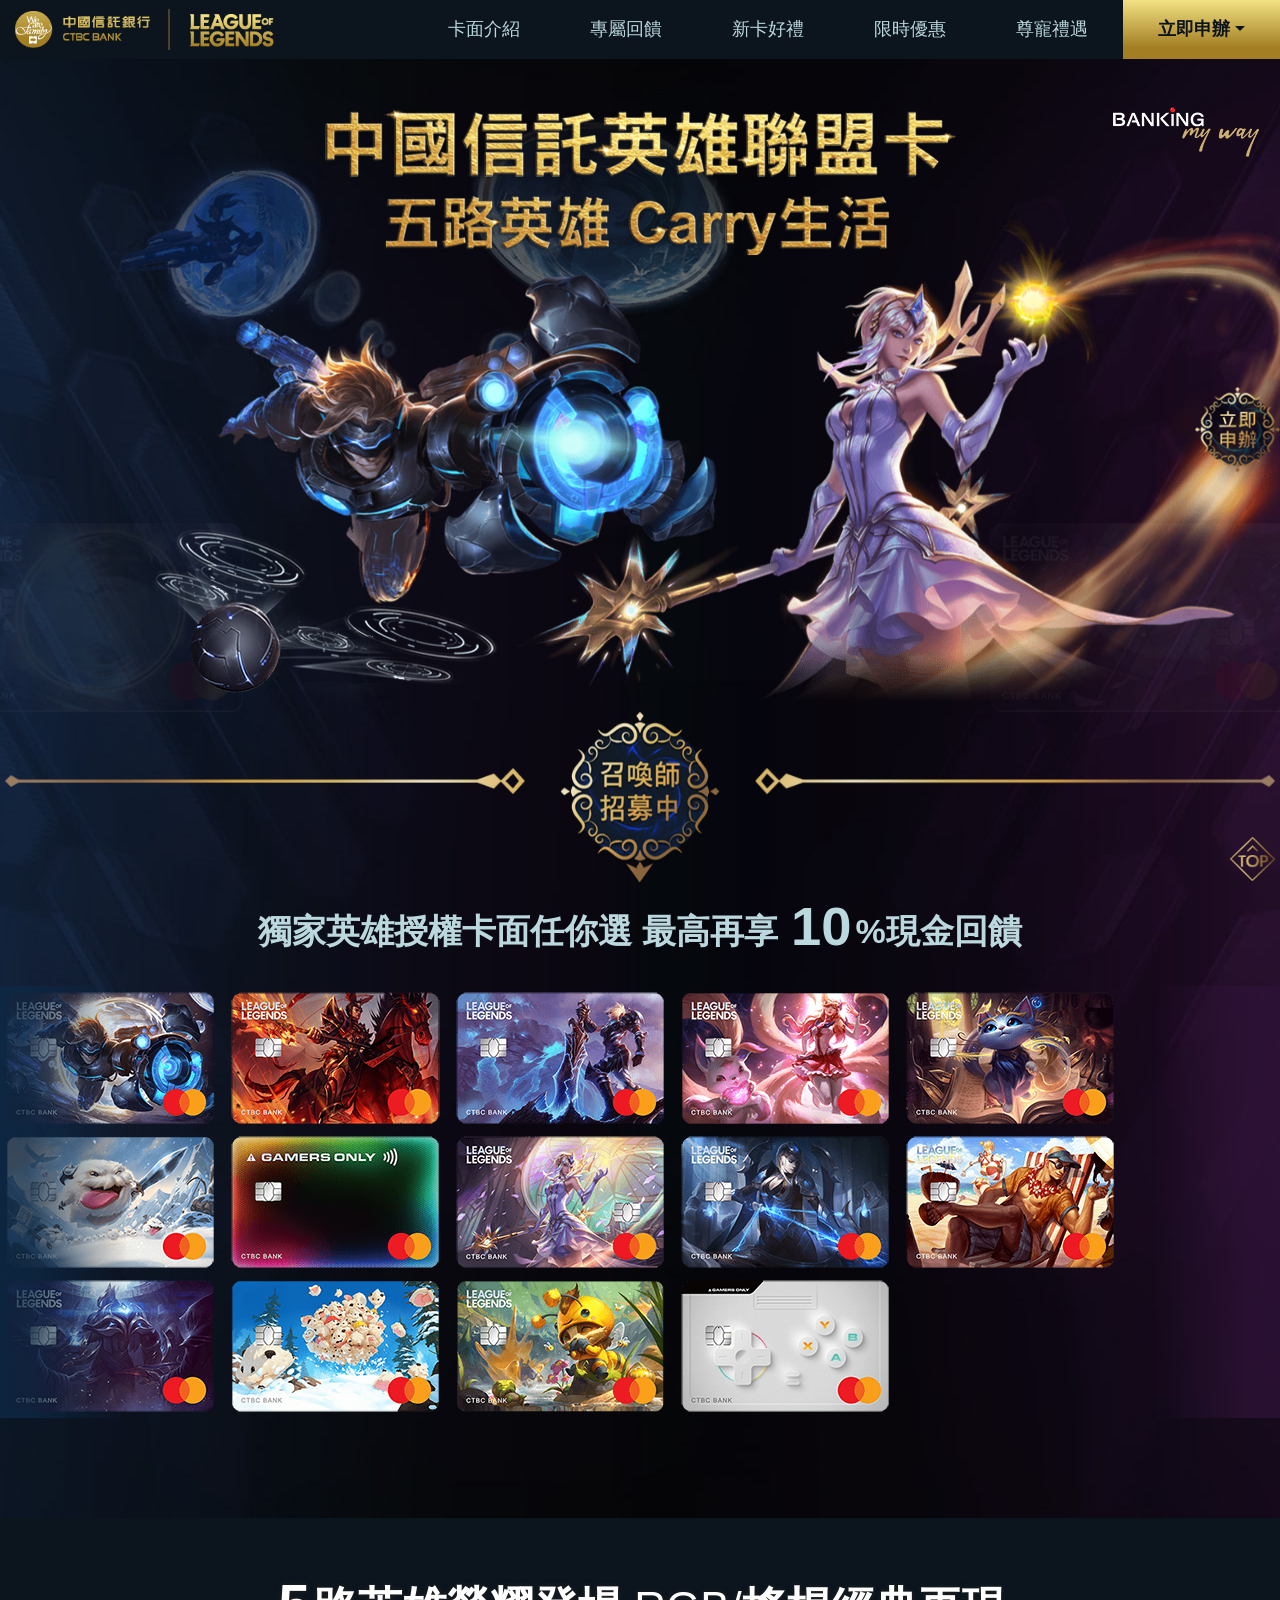
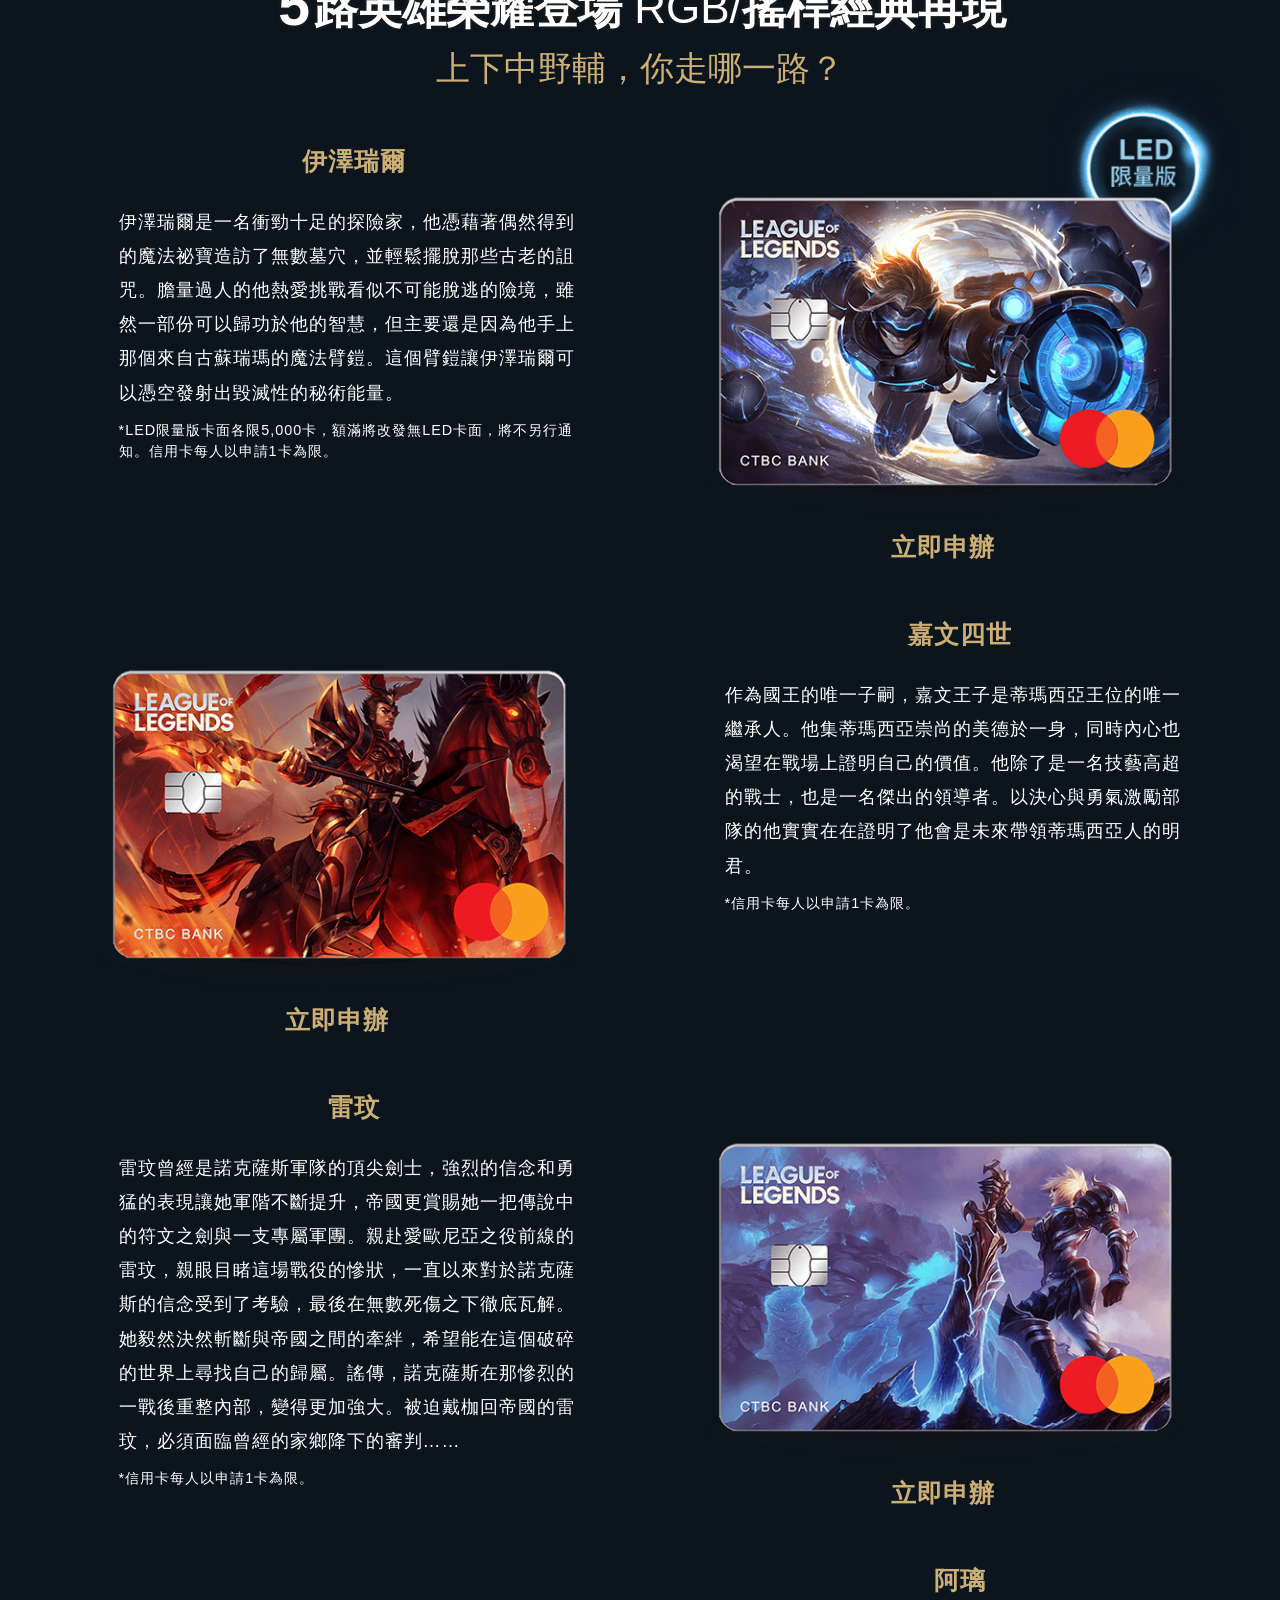
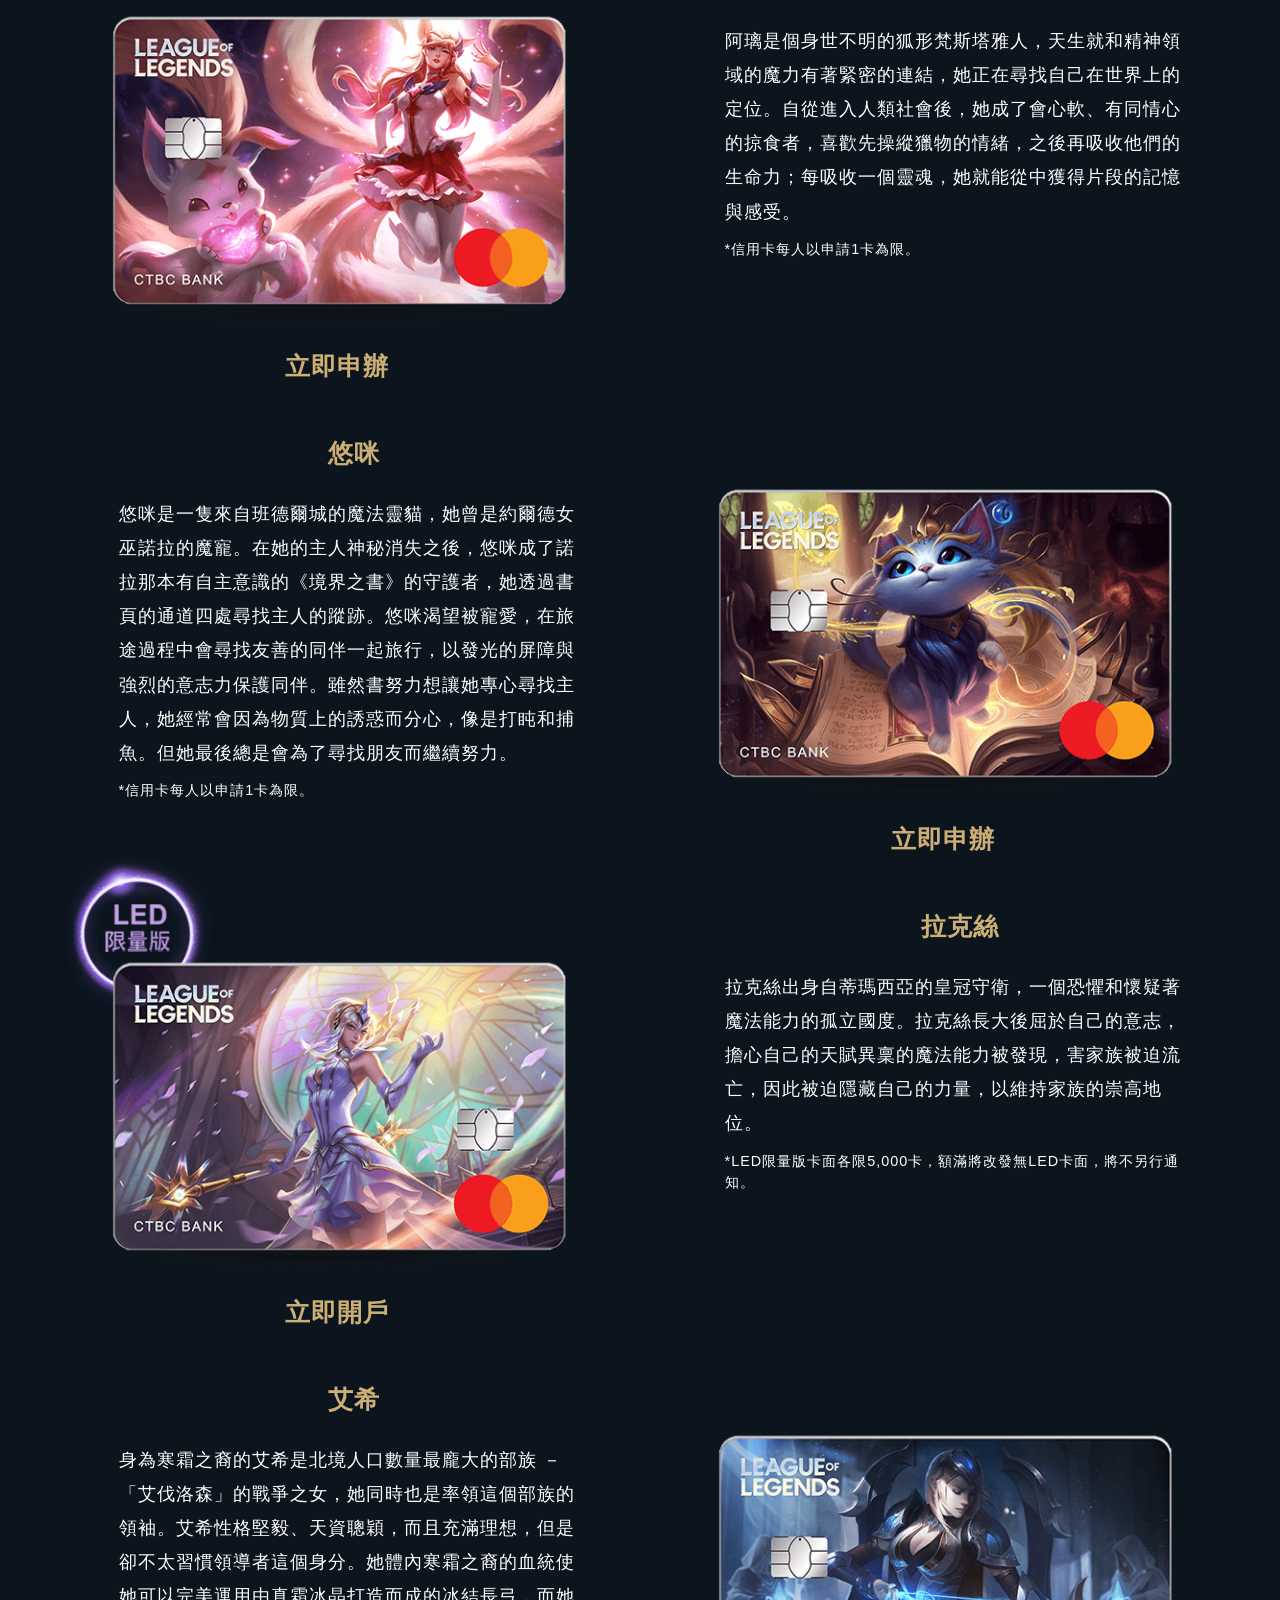
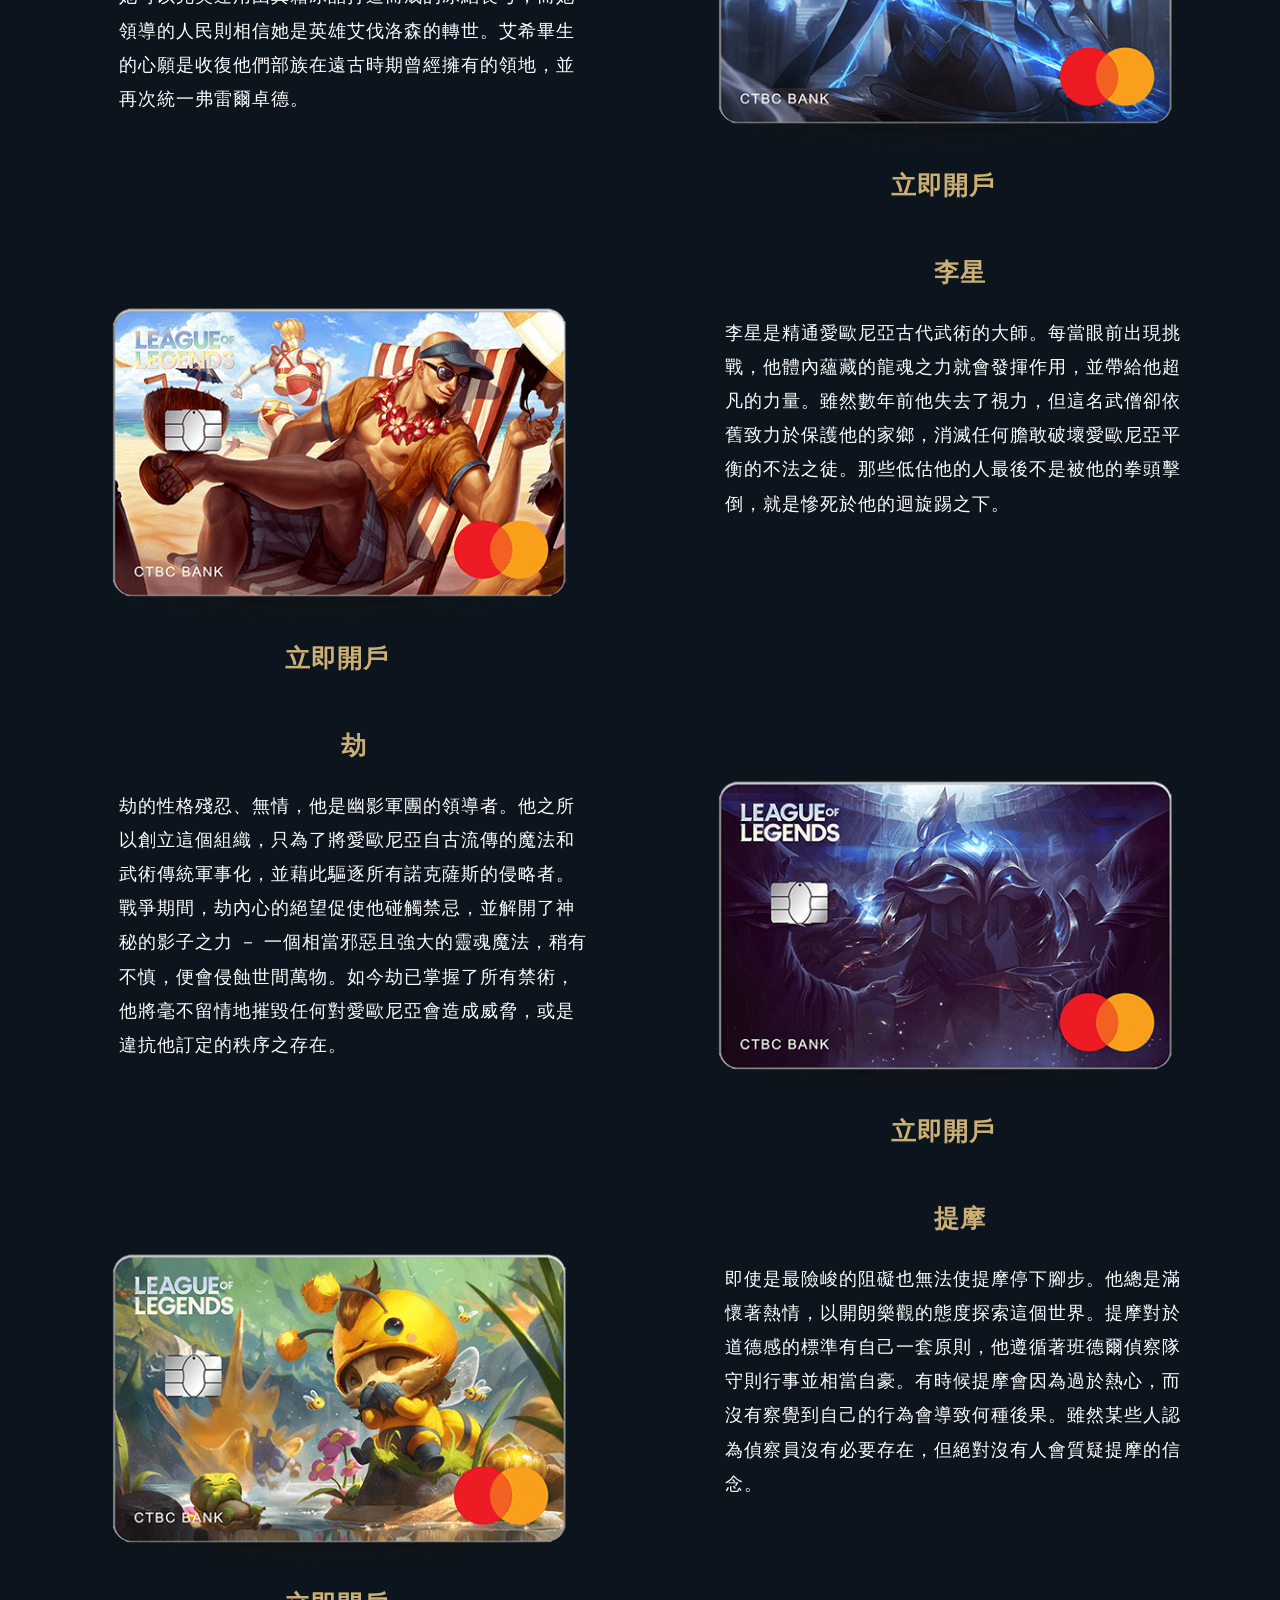
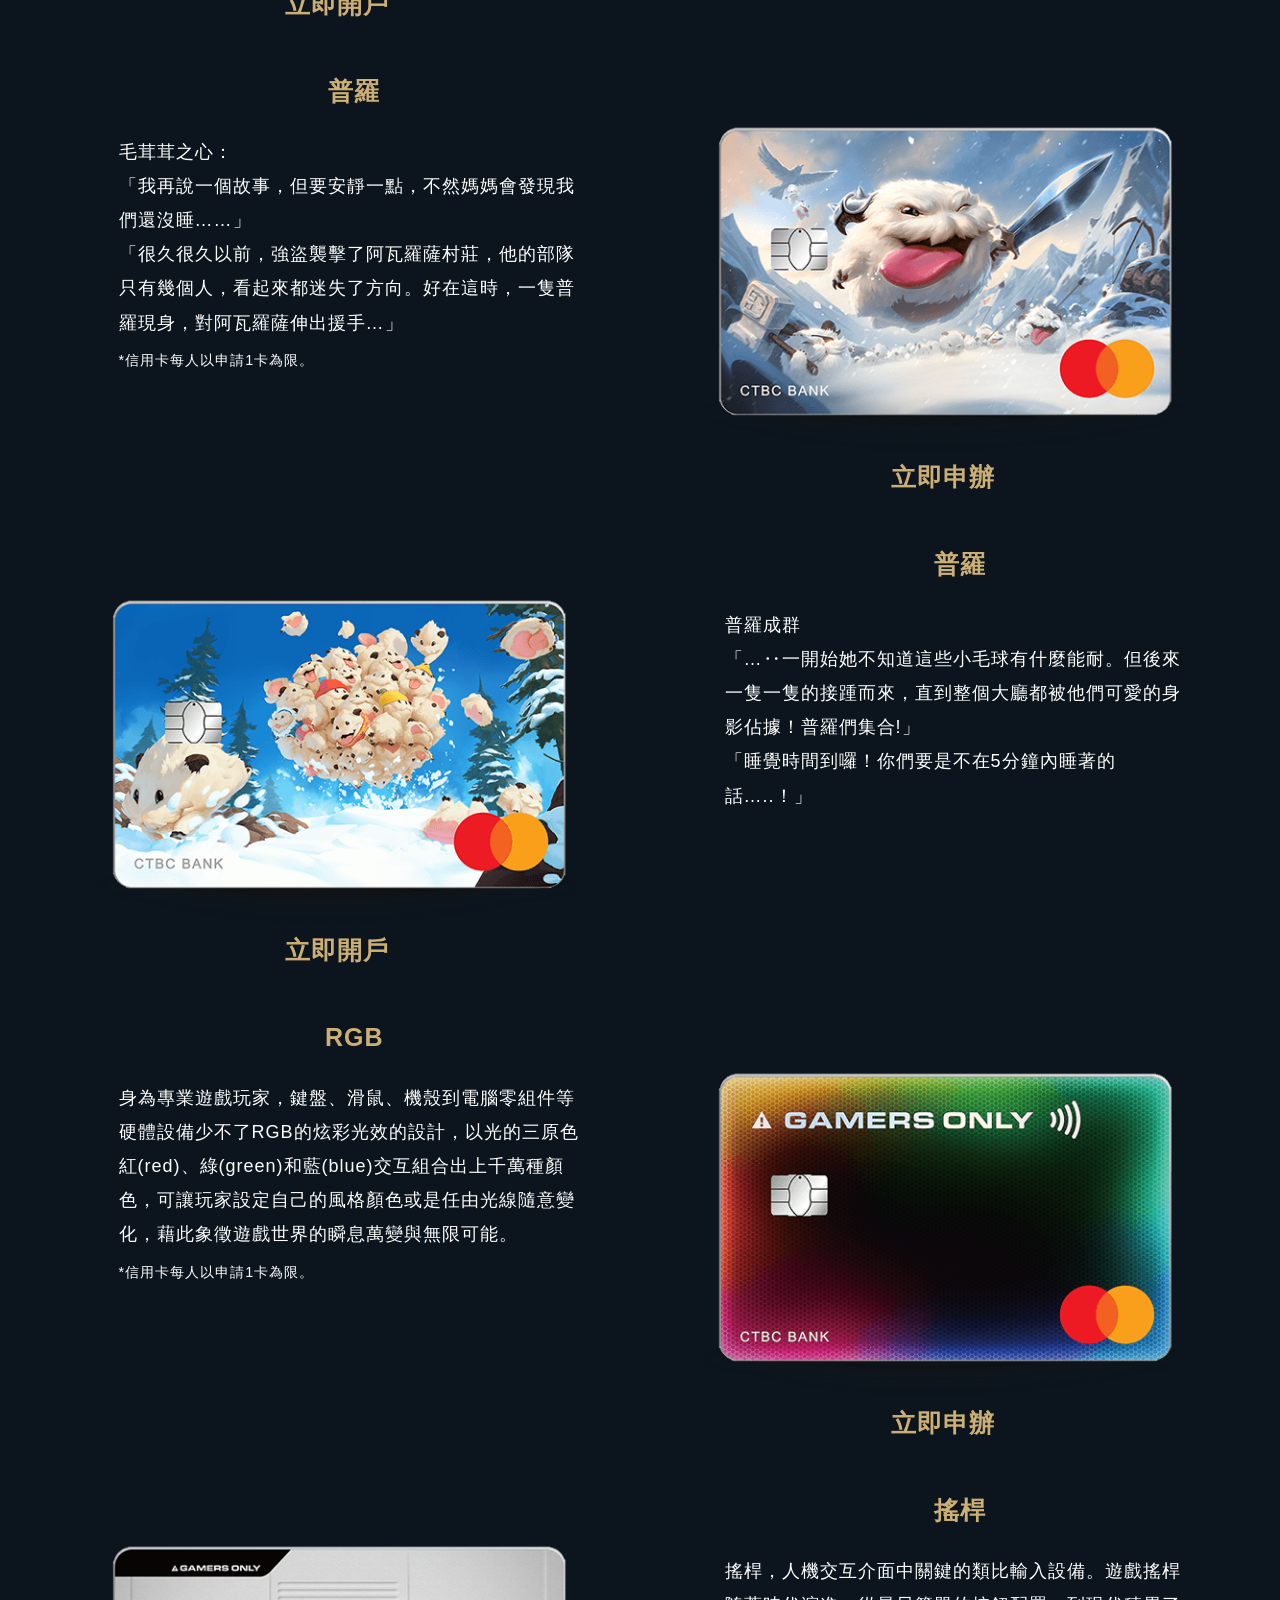
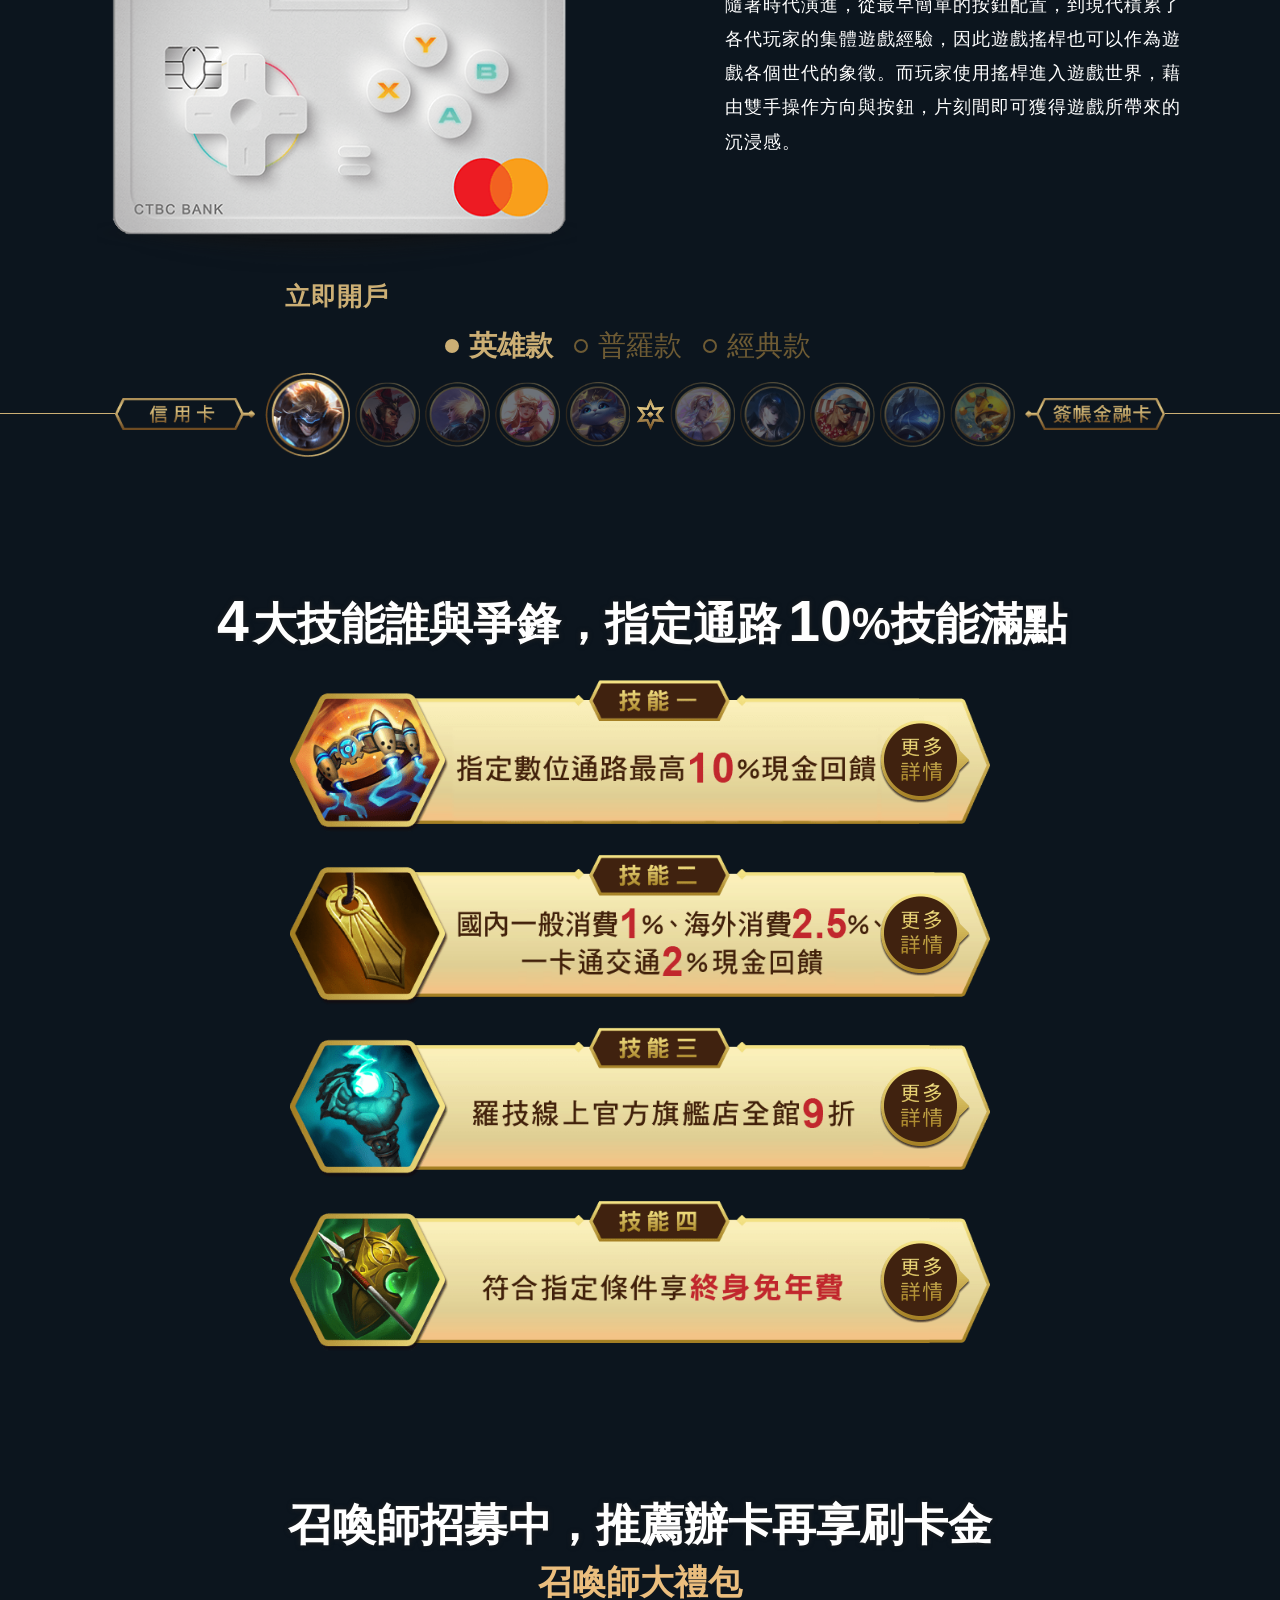
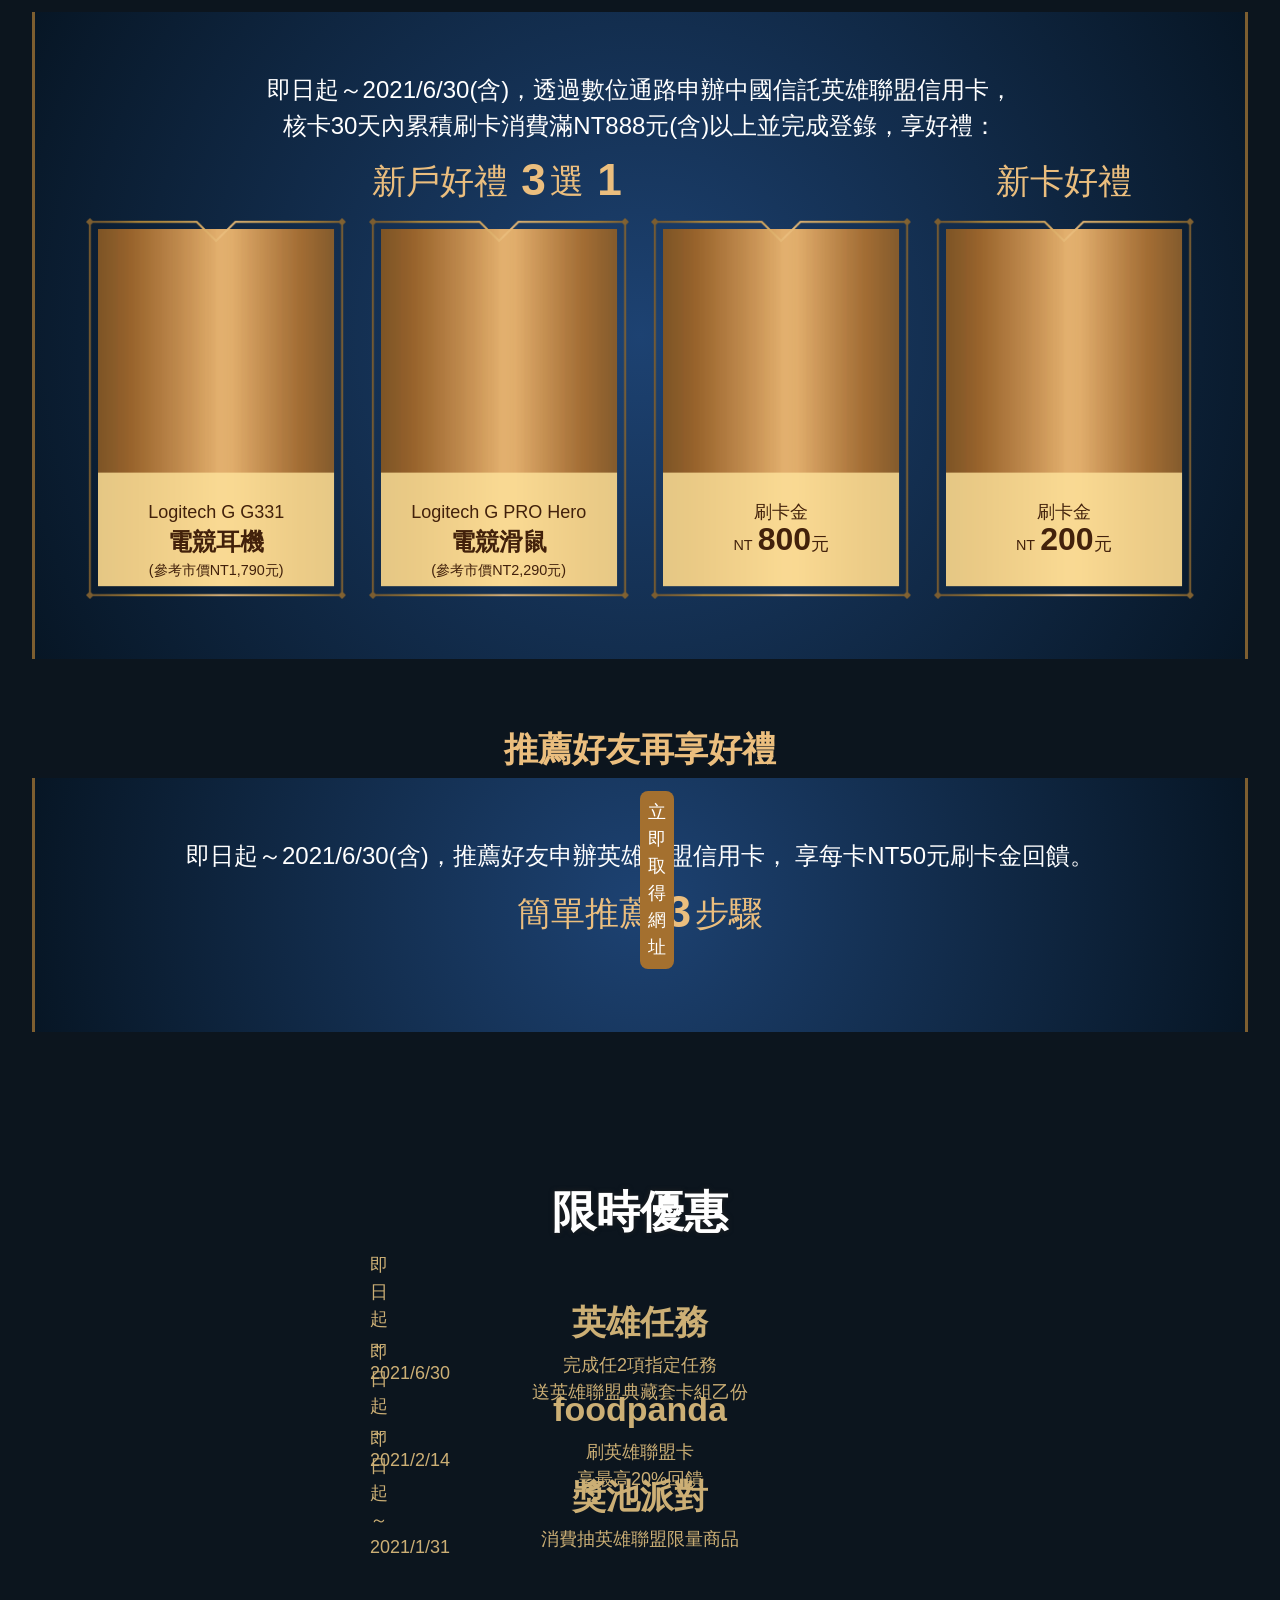
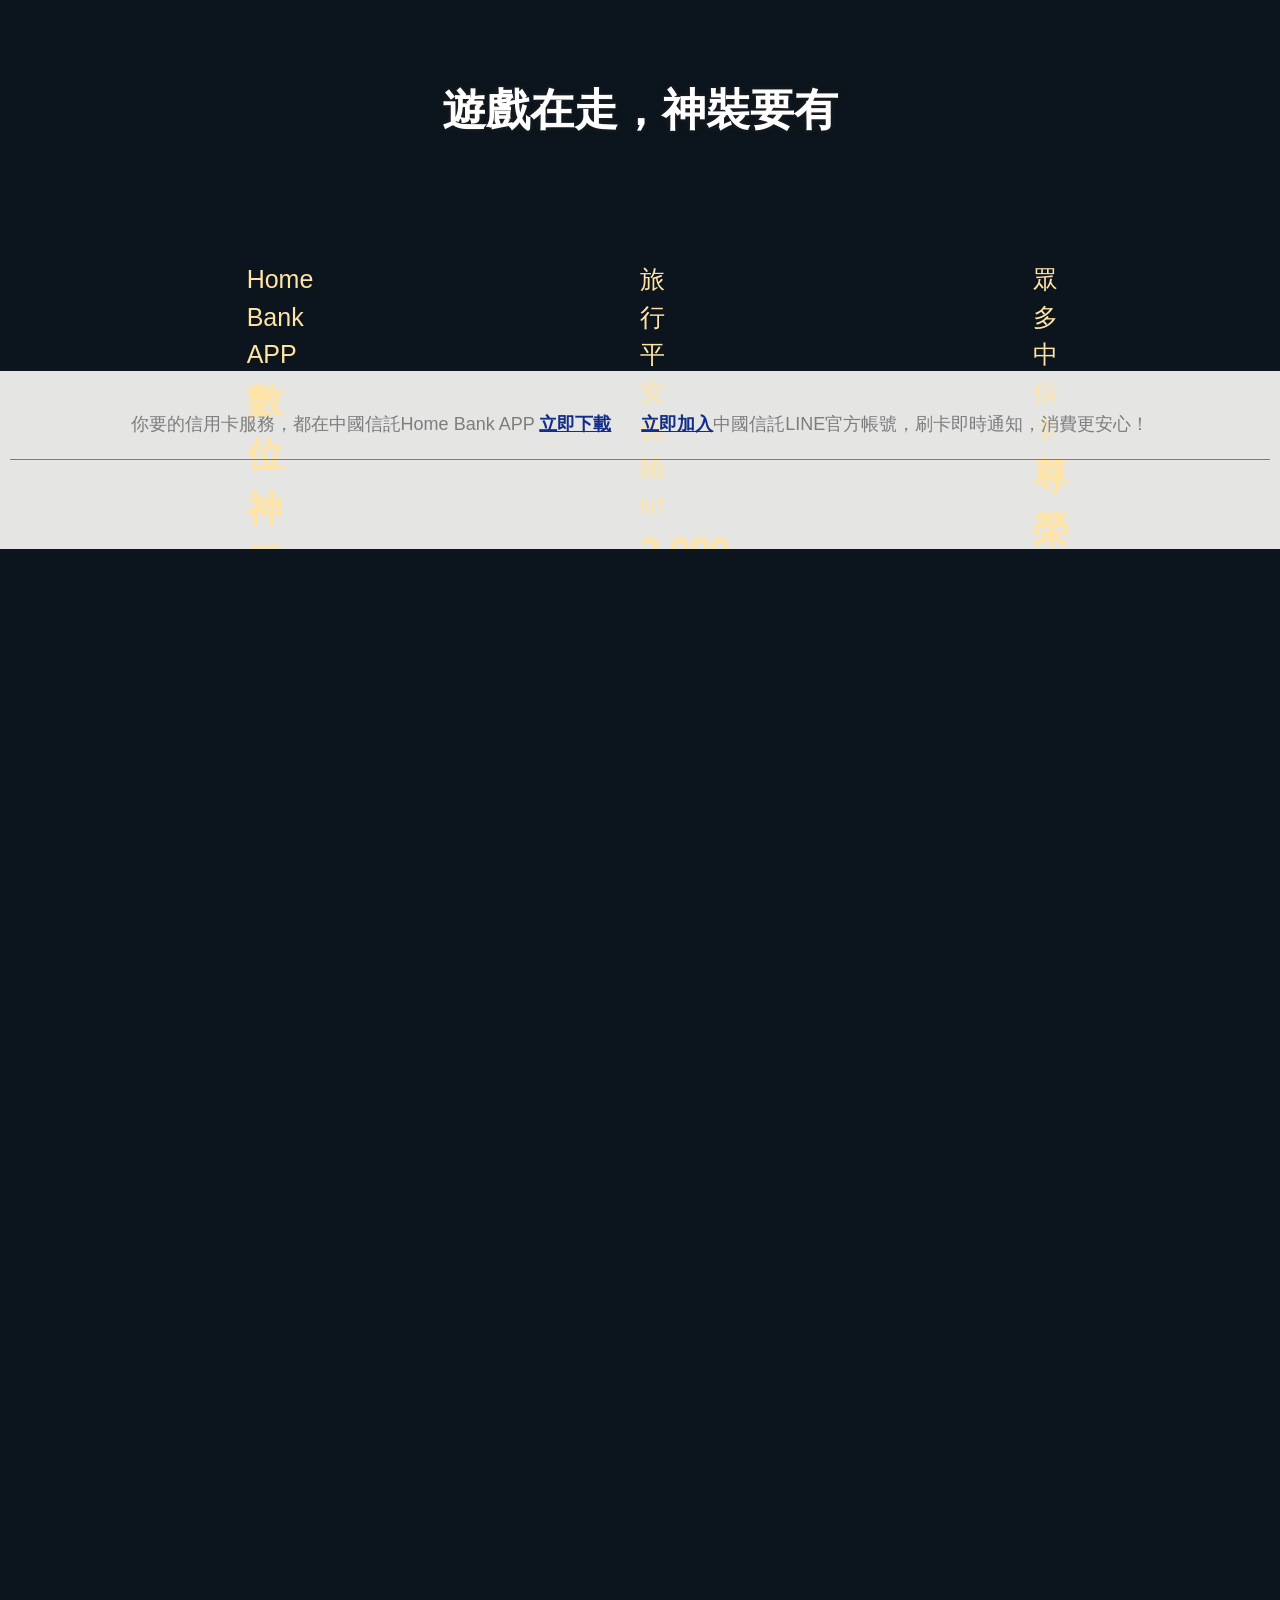
==== commit debfe173: "fixed ie problems & directory update" ====
--- a/index.html
+++ b/index.html
@@ -1,1936 +1,3560 @@
 <!DOCTYPE html>
 <html xmlns="http://www.w3.org/1999/xhtml" xml:lang="zh-TW" lang="zh-TW">
-  <head>
-    <meta charset="utf-8" />
-    <title>中國信託英雄聯盟卡【信用卡】</title>
-    <meta http-equiv="X-UA-Compatible" content="IE=9; IE=EDGE" />
-    <meta http-equiv="X-UA-Compatible" content="IE=edge,chrome=1" />
-    <meta name="viewport" content="width=device-width, initial-scale=1.0, minimum-scale=1.0, maximum-scale=1.0, user-scalable=yes" />
-    <meta name="format-detection" content="telephone=no" />
-    <meta name="description" content="中國信託英雄聯盟卡 獨家授權卡面任你選 最高再享10%現金回饋" />
-    <meta name="keywords" content="信用卡,簽帳金融卡,英雄聯盟,中國信託,現金回饋,Riot Games,課金,手遊,外送,遊戲,影音,雲端儲存,用車,叫車" />
-    <link rel="icon" href="assets/img/favicon.ico" type="image/x-icon" />
-    <meta property="og:url" content="https://www.ctbcbank.com/content/dam/minisite/long/creditcard/LOL/index.html" />
-    <meta property="og:type" content="website" />
-    <meta property="og:title" content="中國信託英雄聯盟卡 五路英雄 Carry生活" />
-    <meta property="og:description" content="中國信託英雄聯盟卡 獨家授權卡面任你選 最高再享10%現金回饋" />
-    <meta property="og:image:width" content="1200" />
-    <meta property="og:image:height" content="627" />
-    <meta property="og:image" content="https://www.ctbcbank.com/content/dam/minisite/long/creditcard/LOL/assets/img/ogimg.jpg" />
-    <!-- <link rel="stylesheet" href="assets/css/bootstrap.min.css" /> -->
-    <link rel="stylesheet" href="https://cdnjs.cloudflare.com/ajax/libs/slick-carousel/1.8.1/slick-theme.min.css" />
-    <link rel="stylesheet" href="https://cdnjs.cloudflare.com/ajax/libs/slick-carousel/1.8.1/slick.min.css" />
-    <link rel="stylesheet" href="https://cdnjs.cloudflare.com/ajax/libs/twitter-bootstrap/4.5.3/css/bootstrap.min.css" />
-    <link rel="stylesheet" href="assets/css/custom.css" />
-    <!-- Google Tag Manager -->
-    <script>
-      (function (w, d, s, l, i) {
-        w[l] = w[l] || [];
-        w[l].push({
-          "gtm.start": new Date().getTime(),
-          event: "gtm.js",
-        });
-        var f = d.getElementsByTagName(s)[0],
-          j = d.createElement(s),
-          dl = l != "dataLayer" ? "&l=" + l : "";
-        j.async = true;
-        j.src = "https://www.googletagmanager.com/gtm.js?id=" + i + dl;
-        f.parentNode.insertBefore(j, f);
-      })(window, document, "script", "dataLayer", "GTM-TH7B3LN");
-    </script>
-    <!-- End Google Tag Manager -->
-    <!-- Google Tag Manager -->
-    <script>
-      (function (w, d, s, l, i) {
-        w[l] = w[l] || [];
-        w[l].push({
-          "gtm.start": new Date().getTime(),
-          event: "gtm.js",
-        });
-        var f = d.getElementsByTagName(s)[0],
-          j = d.createElement(s),
-          dl = l != "dataLayer" ? "&l=" + l : "";
-        j.async = true;
-        j.src = "https://www.googletagmanager.com/gtm.js?id=" + i + dl;
-        f.parentNode.insertBefore(j, f);
-      })(window, document, "script", "dataLayer", "GTM-MFBKZWB");
-    </script>
-    <!-- End Google Tag Manager -->
-    <!-- Google Tag Manager -->
-    <script>
-      (function (w, d, s, l, i) {
-        w[l] = w[l] || [];
-        w[l].push({
-          "gtm.start": new Date().getTime(),
-          event: "gtm.js",
-        });
-        var f = d.getElementsByTagName(s)[0],
-          j = d.createElement(s),
-          dl = l != "dataLayer" ? "&l=" + l : "";
-        j.async = true;
-        j.src = "https://www.googletagmanager.com/gtm.js?id=" + i + dl;
-        f.parentNode.insertBefore(j, f);
-      })(window, document, "script", "dataLayer", "GTM-KLKKJTN");
-    </script>
-    <!-- End Google Tag Manager -->
-  </head>
-  <body>
-    <!-- Google Tag Manager (noscript) -->
-    <noscript><iframe src="https://www.googletagmanager.com/ns.html?id=GTM-TH7B3LN" height="0" width="0" style="display: none; visibility: hidden;"></iframe></noscript>
-    <!-- End Google Tag Manager (noscript) -->
-    <!-- Google Tag Manager (noscript) -->
-    <noscript><iframe src="https://www.googletagmanager.com/ns.html?id=GTM-MFBKZWB" height="0" width="0" style="display: none; visibility: hidden;"></iframe></noscript>
-    <!-- End Google Tag Manager (noscript) -->
-    <!-- Google Tag Manager (noscript) -->
-    <noscript><iframe src="https://www.googletagmanager.com/ns.html?id=GTM-KLKKJTN" height="0" width="0" style="display: none; visibility: hidden;"></iframe></noscript>
-    <!-- End Google Tag Manager (noscript) -->
-    <div class="container-fuild navbar-wrap">
-      <header class="navbar navbar-expand-lg">
-        <!-- fixed-top -->
-        <a class="navbar-brand back-to-top">
-          <img src="./assets/img/logo.png" alt="logo" />
-        </a>
-        <a class="navbar-brand back-to-top">
-          <img src="./assets/img/lollogo.png" alt="lol Logo" />
-        </a>
-        <button id="navbar-toggler" class="navbar-toggler" type="button" data-toggle="collapse" data-target="#navbarCollapse" aria-controls="navbarCollapse" aria-expanded="false" aria-label="toggle navigation">
-          <div id="navbar-menu-icon" class="navbar-menu-icon">
-            <span class="navbar-icon-bar"></span>
-            <span class="navbar-icon-bar"></span>
-            <span class="navbar-icon-bar"></span>
-          </div>
-        </button>
-        <div class="collapse navbar-collapse" id="navbarCollapse">
-          <ul class="navbar-nav ml-auto">
-            <!-- active -->
-            <li class="nav-item" data-target="hero-intro-wrap">
-              <a class="nav-link">卡面介紹</a>
-            </li>
-            <li class="nav-item" data-target="bonus-sec">
-              <a class="nav-link">專屬回饋</a>
-            </li>
-            <li class="nav-item" data-target="gift-sec">
-              <a class="nav-link">新卡好禮</a>
-            </li>
-            <li class="nav-item" data-target="limit-sec">
-              <a class="nav-link">限時優惠</a>
-            </li>
-            <li class="nav-item" data-target="gaming-sec">
-              <a class="nav-link">尊寵禮遇</a>
-            </li>
-            <li class="nav-item" data-target="">
-              <a class="nav-link font-weight-bold dropdown-toggle" data-toggle="dropdown" aria-haspopup="true" aria-expanded="false">立即申辦</a>
-              <div class="dropdown-menu nav-dropdown">
-                <a class="dropdown-item font-weight-bold" href="https://ob.ctbcbank.com/card/#/apply?CrdTp=&Crd=B_LOL&CrdF=6806&CrdFace=&CrdB=&CrdG=&Unit=&Emp=&SPC=&Seed=NjgwNlcwMDAx&Fa=N" target="_blank">信用卡</a>
-                <a class="dropdown-item font-weight-bold" href="https://ctbc.tw/eXgBOI" target="_blank">簽帳金融卡</a>
-              </div>
-            </li>
-          </ul>
-        </div>
-      </header>
-    </div>
-    <div class="container-fuild">
-      <div class="row">
-        <div class="col-lg-12">
-          <!-- for seo -->
-          <h1 class="hide">中國信託英雄聯盟卡 五路英雄Carry生活</h1>
-          <img class="hide" src="" alt="./assets/img/ogimg.jpg" />
-          <!-- kv -->
-          <section id="kv" class="kv-section">
-            <img class="myway" src="./assets/img/pageItem/kv/myway.png" alt="" />
-            <img class="bg-flash-effect" src="./assets/img/pageItem/kv/bgFlashLightSmall.png" alt="background flashing" />
-            <div class="kv-slogan-wrap"></div>
-            <div class="kv-wrap">
-              <div id="left-ch" class="character-wrap">
-                <img class="ch-card op" src="./assets/img/pageItem/kv/cardLeft.png" alt="" />
-                <img class="ch-bg" src="./assets/img/pageItem/kv/bgLeftUpL.png" alt="" />
-                <img class="ch-bg" src="./assets/img/pageItem/kv/bgLeftUpR.png" alt="" />
-                <img class="ch-bg" src="./assets/img/pageItem/kv/bgLeftDown.png" alt="" />
-                <div class="ch">
-                  <img class="ch-main" src="./assets/img/pageItem/kv/chLeft.png" alt="" />
-                  <img class="ch-effect" src="./assets/img/pageItem/kv/chLeftEffect.png" alt="" />
-                </div>
-              </div>
-              <div id="right-ch" class="character-wrap">
-                <img class="ch-card op" src="./assets/img/pageItem/kv/cardRight.png" alt="" />
-                <div class="ch">
-                  <img class="ch-effect" src="./assets/img/pageItem/kv/chRightEffectFlowerB1.png" alt="" />
-                  <img class="ch-effect" src="./assets/img/pageItem/kv/chRightEffectFlowerB2.png" alt="" />
-                  <img class="ch-main" src="./assets/img/pageItem/kv/chRight.png" alt="" />
-                  <img class="ch-effect" src="./assets/img/pageItem/kv/chRightEffect.png" alt="" />
-                  <img class="ch-effect" src="./assets/img/pageItem/kv/chRightEffectFlower1.png" alt="" />
-                  <img class="ch-effect" src="./assets/img/pageItem/kv/chRightEffectFlower2.png" alt="" />
-                  <img class="ch-effect" src="./assets/img/pageItem/kv/chRightEffectFlower3.png" alt="" />
-                  <img class="ch-effect" src="./assets/img/pageItem/kv/chRightGlow.png" alt="" />
-                  <!-- added flower in mobile -->
-                  <img class="ch-effect show-mobile" style="left: -15%; position: absolute; width: 55%; height: 190px; top: 14%;" src="./assets/img/pageItem/kv/chRightMobileFlower.png" alt="" />
-                </div>
-              </div>
-            </div>
-            <div class="jumping-icon-wrap text-center">
-              <div class="jumping-icon">
-                <div class="jumping-icon-col">
-                  <a href="https://ob.ctbcbank.com/card/#/apply?CrdTp=&Crd=B_LOL&CrdF=6806&CrdFace=&CrdB=&CrdG=&Unit=&Emp=&SPC=&Seed=NjgwNlcwMDAx&Fa=N" target="_blank">
-                    <img class="show" src="./assets/img/pageItem/jumpingIcon/aSide.png" alt="召喚師招募中" />
-                    <img class="" src="./assets/img/pageItem/jumpingIcon/bSide.png" alt="立即申辦" />
-                  </a>
-                </div>
-              </div>
-            </div>
-            <h2 class="font-weight-bold text-center slogan">獨家英雄授權卡面任你選 最高再享<span class="big">10</span>%現金回饋</h2>
-            <div class="horz-card-slider-wrap">
-              <img class="horz-card" data-slide="hero-0" src="./assets/img/pageItem/card/credit1.png" alt="伊澤瑞爾" />
-              <img class="horz-card" data-slide="hero-1" src="./assets/img/pageItem/card/credit2.png" alt="嘉文四世" />
-              <img class="horz-card" data-slide="hero-2" src="./assets/img/pageItem/card/credit3.png" alt="雷玟" />
-              <img class="horz-card" data-slide="hero-3" src="./assets/img/pageItem/card/credit4.png" alt="阿璃" />
-              <img class="horz-card" data-slide="hero-4" src="./assets/img/pageItem/card/credit5.png" alt="悠咪" />
-              <img class="horz-card" data-slide="puro-0" src="./assets/img/pageItem/card/credit6.png" alt="普羅" />
-              <img class="horz-card" data-slide="classic-0" src="./assets/img/pageItem/card/credit7.png" alt="rgb卡面" />
-              <img class="horz-card" data-slide="hero-5" src="./assets/img/pageItem/card/debit1.png" alt="拉克絲" />
-              <img class="horz-card" data-slide="hero-6" src="./assets/img/pageItem/card/debit2.png" alt="艾希" />
-              <img class="horz-card" data-slide="hero-7" src="./assets/img/pageItem/card/debit3.png" alt="李星" />
-              <img class="horz-card" data-slide="hero-8" src="./assets/img/pageItem/card/debit4.png" alt="劫" />
-              <img class="horz-card" data-slide="puro-1" src="./assets/img/pageItem/card/debit5.png" alt="普羅" />
-              <img class="horz-card" data-slide="hero-9" src="./assets/img/pageItem/card/debit6.png" alt="提摩" />
-              <img class="horz-card" data-slide="classic-1" src="./assets/img/pageItem/card/debit7.png" alt="搖桿卡面" />
-            </div>
-          </section>
-          <!-- 卡面介紹 -->
-          <section id="card-intro" class="">
-            <!-- full-width background -->
-            <div id="hero-intro-wrap" class="hero-intro-wrap">
-              <h1 class="font-weight-bold text-center sec-slogan white-text"><span class="big">5</span>路英雄榮耀登場 <span class="font-weight-normal">RGB/</span>搖桿經典再現</h1>
-              <h2 class="text-center hero-intro-subSlogan golden-text">
-                上下中野輔，你走哪一路？
-              </h2>
-              <!-- card-img 10 -->
-              <div id="hero-slider" class="card-slider">
-                <!-- ezreal-1 -->
-                <div id="credit1" class="hero-intro credit-hero">
-                  <div class="left-intro">
-                    <div class="hero-title-wrap text-center">
-                      <div class="hero-title-col">
-                        <span class="hero-title golden-text">伊澤瑞爾</span>
-                      </div>
-                    </div>
-                    <p class="card-paraph mx-auto">
-                      伊澤瑞爾是一名衝勁十足的探險家，他憑藉著偶然得到的魔法祕寶造訪了無數墓穴，並輕鬆擺脫那些古老的詛咒。膽量過人的他熱愛挑戰看似不可能脫逃的險境，雖然一部份可以歸功於他的智慧，但主要還是因為他手上那個來自古蘇瑞瑪的魔法臂鎧。這個臂鎧讓伊澤瑞爾可以憑空發射出毀滅性的秘術能量。
-                      <br />
-                      <span class="small addition-info">*LED限量版卡面各限5,000卡，額滿將改發無LED卡面，將不另行通知。信用卡每人以申請1卡為限。</span>
-                    </p>
-                    <a class="white-text show-tablet more-intro-btn" data-toggle="modal" data-target="#moreCardParaph1">+</a>
-                  </div>
-                  <div class="middle-intro"></div>
-                  <div class="right-intro text-center">
-                    <div class="led">
-                      <img src="./assets/img/pageItem/heroIntro/card/credit1LedBg1.png" alt="" />
-                      <img class="led-active" src="./assets/img/pageItem/heroIntro/card/credit1LedBg2.png" alt="" />
-                      <img src="./assets/img/pageItem/heroIntro/card/credit1Led.png" alt="" />
-                    </div>
-                    <!-- 增加發光的卡圖 -->
-                    <img class="card-img" src="./assets/img/pageItem/heroIntro/card/credit1.png" alt="" />
-                    <div class="hero-title-wrap apply-wrap">
-                      <a href="https://ob.ctbcbank.com/card/#/apply?CrdTp=&Crd=B_LOL&CrdF=6800&CrdFace=&CrdB=&CrdG=&Unit=&Emp=&SPC=&Seed=NjgwMFcwMDAx&Fa=N" target="_blank">
-                        <div class="hero-title-col apply-now">
-                          <span class="hero-title golden-text">立即申辦</span>
-                        </div>
-                      </a>
-                    </div>
-                  </div>
-                </div>
-                <!-- JarvanIVs -->
-                <div id="credit2" class="hero-intro credit-hero">
-                  <div class="left-intro">
-                    <div class="hero-title-wrap text-center">
-                      <div class="hero-title-col">
-                        <span class="hero-title golden-text">嘉文四世</span>
-                      </div>
-                    </div>
-                    <p class="card-paraph mx-auto">
-                      作為國王的唯一子嗣，嘉文王子是蒂瑪西亞王位的唯一繼承人。他集蒂瑪西亞崇尚的美德於一身，同時內心也渴望在戰場上證明自己的價值。他除了是一名技藝高超的戰士，也是一名傑出的領導者。以決心與勇氣激勵部隊的他實實在在證明了他會是未來帶領蒂瑪西亞人的明君。
-                      <br />
-                      <span class="small addition-info">*信用卡每人以申請1卡為限。</span>
-                    </p>
-                    <a class="white-text show-tablet more-intro-btn" data-toggle="modal" data-target="#moreCardParaph2">+</a>
-                  </div>
-                  <div class="middle-intro"></div>
-                  <div class="right-intro text-center">
-                    <img class="card-img" src="./assets/img/pageItem/heroIntro/card/credit2.png" alt="" />
-                    <div class="hero-title-wrap apply-wrap">
-                      <a href="https://ob.ctbcbank.com/card/#/apply?CrdTp=&Crd=B_LOL&CrdF=6803&CrdFace=&CrdB=&CrdG=&Unit=&Emp=&SPC=&Seed=NjgwM1cwMDAx&Fa=N" target="_blank">
-                        <div class="hero-title-col apply-now">
-                          <span class="hero-title golden-text">立即申辦</span>
-                        </div>
-                      </a>
-                    </div>
-                  </div>
-                </div>
-                <!-- Rivens -->
-                <div id="credit3" class="hero-intro credit-hero">
-                  <div class="left-intro">
-                    <div class="hero-title-wrap text-center">
-                      <div class="hero-title-col">
-                        <span class="hero-title golden-text">雷玟</span>
-                      </div>
-                    </div>
-                    <p class="card-paraph mx-auto">
-                      雷玟曾經是諾克薩斯軍隊的頂尖劍士，強烈的信念和勇猛的表現讓她軍階不斷提升，帝國更賞賜她一把傳說中的符文之劍與一支專屬軍團。親赴愛歐尼亞之役前線的雷玟，親眼目睹這場戰役的慘狀，一直以來對於諾克薩斯的信念受到了考驗，最後在無數死傷之下徹底瓦解。她毅然決然斬斷與帝國之間的牽絆，希望能在這個破碎的世界上尋找自己的歸屬。謠傳，諾克薩斯在那慘烈的一戰後重整內部，變得更加強大。被迫戴枷回帝國的雷玟，必須面臨曾經的家鄉降下的審判……
-                      <br />
-                      <span class="small addition-info">*信用卡每人以申請1卡為限。</span>
-                    </p>
-                    <a class="white-text show-tablet more-intro-btn" data-toggle="modal" data-target="#moreCardParaph3">+</a>
-                  </div>
-                  <div class="middle-intro"></div>
-                  <div class="right-intro text-center">
-                    <img class="card-img" src="./assets/img/pageItem/heroIntro/card/credit3.png" alt="" />
-                    <div class="hero-title-wrap apply-wrap">
-                      <a href="https://ob.ctbcbank.com/card/#/apply?CrdTp=&Crd=B_LOL&CrdF=6801&CrdFace=&CrdB=&CrdG=&Unit=&Emp=&SPC=&Seed=NjgwMVcwMDAx&Fa=N" target="_blank">
-                        <div class="hero-title-col apply-now">
-                          <span class="hero-title golden-text">立即申辦</span>
-                        </div>
-                      </a>
-                    </div>
-                  </div>
-                </div>
-                <!-- AHRIs -->
-                <div id="credit4" class="hero-intro credit-hero">
-                  <div class="left-intro">
-                    <div class="hero-title-wrap text-center">
-                      <div class="hero-title-col">
-                        <span class="hero-title golden-text">阿璃</span>
-                      </div>
-                    </div>
-                    <p class="card-paraph mx-auto">
-                      阿璃是個身世不明的狐形梵斯塔雅人，天生就和精神領域的魔力有著緊密的連結，她正在尋找自己在世界上的定位。自從進入人類社會後，她成了會心軟、有同情心的掠食者，喜歡先操縱獵物的情緒，之後再吸收他們的生命力；每吸收一個靈魂，她就能從中獲得片段的記憶與感受。
-                      <br />
-                      <span class="small addition-info">*信用卡每人以申請1卡為限。</span>
-                    </p>
-                    <a class="white-text show-tablet more-intro-btn" data-toggle="modal" data-target="#moreCardParaph4">+</a>
-                  </div>
-                  <div class="middle-intro"></div>
-                  <div class="right-intro text-center">
-                    <img class="card-img" src="./assets/img/pageItem/heroIntro/card/credit4.png" alt="" />
-                    <div class="hero-title-wrap apply-wrap">
-                      <a href="https://ob.ctbcbank.com/card/#/apply?CrdTp=&Crd=B_LOL&CrdF=6802&CrdFace=&CrdB=&CrdG=&Unit=&Emp=&SPC=&Seed=NjgwMlcwMDAx&Fa=N" target="_blank">
-                        <div class="hero-title-col apply-now">
-                          <span class="hero-title golden-text">立即申辦</span>
-                        </div>
-                      </a>
-                    </div>
-                  </div>
-                </div>
-                <!-- Yuumi -->
-                <div id="credit5" class="hero-intro credit-hero">
-                  <div class="left-intro">
-                    <div class="hero-title-wrap text-center">
-                      <div class="hero-title-col">
-                        <span class="hero-title golden-text">悠咪</span>
-                      </div>
-                    </div>
-                    <p class="card-paraph mx-auto">
-                      悠咪是一隻來自班德爾城的魔法靈貓，她曾是約爾德女巫諾拉的魔寵。在她的主人神秘消失之後，悠咪成了諾拉那本有自主意識的《境界之書》的守護者，她透過書頁的通道四處尋找主人的蹤跡。悠咪渴望被寵愛，在旅途過程中會尋找友善的同伴一起旅行，以發光的屏障與強烈的意志力保護同伴。雖然書努力想讓她專心尋找主人，她經常會因為物質上的誘惑而分心，像是打盹和捕魚。但她最後總是會為了尋找朋友而繼續努力。
-                      <br />
-                      <span class="small addition-info">*信用卡每人以申請1卡為限。</span>
-                    </p>
-                    <a class="white-text show-tablet more-intro-btn" data-toggle="modal" data-target="#moreCardParaph5">+</a>
-                  </div>
-                  <div class="middle-intro"></div>
-                  <div class="right-intro text-center">
-                    <img class="card-img" src="./assets/img/pageItem/heroIntro/card/credit5.png" alt="" />
-                    <div class="hero-title-wrap apply-wrap">
-                      <a href="https://ob.ctbcbank.com/card/#/apply?CrdTp=&Crd=B_LOL&CrdF=6804&CrdFace=&CrdB=&CrdG=&Unit=&Emp=&SPC=&Seed=NjgwNFcwMDAx&Fa=N" target="_blank">
-                        <div class="hero-title-col apply-now">
-                          <span class="hero-title golden-text">立即申辦</span>
-                        </div>
-                      </a>
-                    </div>
-                  </div>
-                </div>
-                <!-- debit Lux 後面都是debit卡-->
-                <div id="debit1" class="hero-intro debit-hero">
-                  <div class="left-intro">
-                    <div class="hero-title-wrap text-center">
-                      <div class="hero-title-col">
-                        <span class="hero-title golden-text">拉克絲</span>
-                      </div>
-                    </div>
-                    <p class="card-paraph mx-auto">
-                      拉克絲出身自蒂瑪西亞的皇冠守衛，一個恐懼和懷疑著魔法能力的孤立國度。拉克絲長大後屈於自己的意志，擔心自己的天賦異稟的魔法能力被發現，害家族被迫流亡，因此被迫隱藏自己的力量，以維持家族的崇高地位。
-                      <br />
-                      <span class="small addition-info">*LED限量版卡面各限5,000卡，額滿將改發無LED卡面，將不另行通知。</span>
-                    </p>
-                    <a class="white-text show-tablet more-intro-btn" data-toggle="modal" data-target="#moreCardParaph6">+</a>
-                  </div>
-                  <div class="middle-intro"></div>
-                  <div class="right-intro text-center">
-                    <div class="led">
-                      <img src="./assets/img/pageItem/heroIntro/card/debit1LedBg.png" alt="" />
-                      <img src="./assets/img/pageItem/heroIntro/card/debit1Led.png" alt="" />
-                    </div>
-                    <img class="card-img" src="./assets/img/pageItem/heroIntro/card/debit1.png" alt="" />
-                    <div class="hero-title-wrap apply-wrap">
-                      <a href="https://ctbc.tw/eXgBOI" target="_blank">
-                        <div class="hero-title-col apply-now">
-                          <span class="hero-title golden-text">立即開戶</span>
-                        </div>
-                      </a>
-                    </div>
-                  </div>
-                </div>
-                <!-- 艾希 -->
-                <div id="debit2" class="hero-intro debit-hero">
-                  <div class="left-intro">
-                    <div class="hero-title-wrap text-center">
-                      <div class="hero-title-col">
-                        <span class="hero-title golden-text">艾希</span>
-                      </div>
-                    </div>
-                    <p class="card-paraph mx-auto">
-                      身為寒霜之裔的艾希是北境人口數量最龐大的部族
-                      －「艾伐洛森」的戰爭之女，她同時也是率領這個部族的領袖。艾希性格堅毅、天資聰穎，而且充滿理想，但是卻不太習慣領導者這個身分。她體內寒霜之裔的血統使她可以完美運用由真霜冰晶打造而成的冰結長弓，而她領導的人民則相信她是英雄艾伐洛森的轉世。艾希畢生的心願是收復他們部族在遠古時期曾經擁有的領地，並再次統一弗雷爾卓德。
-                    </p>
-                    <a class="white-text show-tablet more-intro-btn" data-toggle="modal" data-target="#moreCardParaph7">+</a>
-                  </div>
-                  <div class="middle-intro"></div>
-                  <div class="right-intro text-center">
-                    <img class="card-img" src="./assets/img/pageItem/heroIntro/card/debit2.png" alt="" />
-                    <div class="hero-title-wrap apply-wrap">
-                      <a href="https://ctbc.tw/eXgBOI" target="_blank">
-                        <div class="hero-title-col apply-now">
-                          <span class="hero-title golden-text">立即開戶</span>
-                        </div>
-                      </a>
-                    </div>
-                  </div>
-                </div>
-                <!-- 李星 -->
-                <div id="debit3" class="hero-intro debit-hero">
-                  <div class="left-intro">
-                    <div class="hero-title-wrap text-center">
-                      <div class="hero-title-col">
-                        <span class="hero-title golden-text">李星</span>
-                      </div>
-                    </div>
-                    <p class="card-paraph mx-auto">
-                      李星是精通愛歐尼亞古代武術的大師。每當眼前出現挑戰，他體內蘊藏的龍魂之力就會發揮作用，並帶給他超凡的力量。雖然數年前他失去了視力，但這名武僧卻依舊致力於保護他的家鄉，消滅任何膽敢破壞愛歐尼亞平衡的不法之徒。那些低估他的人最後不是被他的拳頭擊倒，就是慘死於他的迴旋踢之下。
-                    </p>
-                    <a class="white-text show-tablet more-intro-btn" data-toggle="modal" data-target="#moreCardParaph8">+</a>
-                  </div>
-                  <div class="middle-intro"></div>
-                  <div class="right-intro text-center">
-                    <img class="card-img" src="./assets/img/pageItem/heroIntro/card/debit3.png" alt="" />
-                    <div class="hero-title-wrap apply-wrap">
-                      <a href="https://ctbc.tw/eXgBOI" target="_blank">
-                        <div class="hero-title-col apply-now">
-                          <span class="hero-title golden-text">立即開戶</span>
-                        </div>
-                      </a>
-                    </div>
-                  </div>
-                </div>
-                <!-- 劫 -->
-                <div id="debit4" class="hero-intro debit-hero">
-                  <div class="left-intro">
-                    <div class="hero-title-wrap text-center">
-                      <div class="hero-title-col">
-                        <span class="hero-title golden-text">劫</span>
-                      </div>
-                    </div>
-                    <p class="card-paraph mx-auto">
-                      劫的性格殘忍、無情，他是幽影軍團的領導者。他之所以創立這個組織，只為了將愛歐尼亞自古流傳的魔法和武術傳統軍事化，並藉此驅逐所有諾克薩斯的侵略者。戰爭期間，劫內心的絕望促使他碰觸禁忌，並解開了神秘的影子之力 －
-                      一個相當邪惡且強大的靈魂魔法，稍有不慎，便會侵蝕世間萬物。如今劫已掌握了所有禁術，他將毫不留情地摧毀任何對愛歐尼亞會造成威脅，或是違抗他訂定的秩序之存在。
-                    </p>
-                    <a class="white-text show-tablet more-intro-btn" data-toggle="modal" data-target="#moreCardParaph9">+</a>
-                  </div>
-                  <div class="middle-intro"></div>
-                  <div class="right-intro text-center">
-                    <img class="card-img" src="./assets/img/pageItem/heroIntro/card/debit4.png" alt="" />
-                    <div class="hero-title-wrap apply-wrap">
-                      <a href="https://ctbc.tw/eXgBOI" target="_blank">
-                        <div class="hero-title-col apply-now">
-                          <span class="hero-title golden-text">立即開戶</span>
-                        </div>
-                      </a>
-                    </div>
-                  </div>
-                </div>
-                <!-- timo -->
-                <div id="debit5" class="hero-intro debit-hero">
-                  <div class="left-intro">
-                    <div class="hero-title-wrap text-center">
-                      <div class="hero-title-col">
-                        <span class="hero-title golden-text">提摩</span>
-                      </div>
-                    </div>
-                    <p class="card-paraph mx-auto">
-                      即使是最險峻的阻礙也無法使提摩停下腳步。他總是滿懷著熱情，以開朗樂觀的態度探索這個世界。提摩對於道德感的標準有自己一套原則，他遵循著班德爾偵察隊守則行事並相當自豪。有時候提摩會因為過於熱心，而沒有察覺到自己的行為會導致何種後果。雖然某些人認為偵察員沒有必要存在，但絕對沒有人會質疑提摩的信念。
-                    </p>
-                    <a class="white-text show-tablet more-intro-btn" data-toggle="modal" data-target="#moreCardParaph10">+</a>
-                  </div>
-                  <div class="middle-intro"></div>
-                  <div class="right-intro text-center">
-                    <img class="card-img" src="./assets/img/pageItem/heroIntro/card/debit6.png" alt="" />
-                    <div class="hero-title-wrap apply-wrap">
-                      <a href="https://ctbc.tw/eXgBOI" target="_blank">
-                        <div class="hero-title-col apply-now">
-                          <span class="hero-title golden-text">立即開戶</span>
-                        </div>
-                      </a>
-                    </div>
-                  </div>
-                </div>
-              </div>
-              <!-- puro-card 2 -->
-              <div id="puro-slider" class="card-slider">
-                <!-- puro-credit -->
-                <div id="credit6" class="hero-intro pumo-card">
-                  <div class="left-intro">
-                    <div class="hero-title-wrap text-center">
-                      <div class="hero-title-col">
-                        <span class="hero-title golden-text">普羅</span>
-                      </div>
-                    </div>
-                    <p class="card-paraph mx-auto">
-                      毛茸茸之心：<br />
-                      「我再說一個故事，但要安靜一點，不然媽媽會發現我們還沒睡……」<br />
-                      「很久很久以前，強盜襲擊了阿瓦羅薩村莊，他的部隊只有幾個人，看起來都迷失了方向。好在這時，一隻普羅現身，對阿瓦羅薩伸出援手…」
-                      <span class="small addition-info">*信用卡每人以申請1卡為限。</span>
-                    </p>
-                    <a class="white-text show-tablet more-intro-btn" data-toggle="modal" data-target="#moreCardParaph11">+</a>
-                  </div>
-                  <div class="middle-intro"></div>
-                  <div class="right-intro text-center">
-                    <img class="card-img" src="./assets/img/pageItem/heroIntro/card/credit6.png" alt="" />
-                    <div class="hero-title-wrap apply-wrap">
-                      <a href="https://ob.ctbcbank.com/card/#/apply?CrdTp=&Crd=B_LOL&CrdF=6805&CrdFace=&CrdB=&CrdG=&Unit=&Emp=&SPC=&Seed=NjgwNVcwMDAx&Fa=N" target="_blank">
-                        <div class="hero-title-col apply-now">
-                          <span class="hero-title golden-text">立即申辦</span>
-                        </div>
-                      </a>
-                    </div>
-                  </div>
-                </div>
-                <!-- puro-debit -->
-                <div id="debit6" class="hero-intro pumo-card">
-                  <div class="left-intro">
-                    <div class="hero-title-wrap text-center">
-                      <div class="hero-title-col">
-                        <span class="hero-title golden-text">普羅</span>
-                      </div>
-                    </div>
-                    <p class="card-paraph mx-auto">
-                      普羅成群<br />
-                      「…‥一開始她不知道這些小毛球有什麼能耐。但後來一隻一隻的接踵而來，直到整個大廳都被他們可愛的身影佔據！普羅們集合!」<br />
-                      「睡覺時間到囉！你們要是不在5分鐘內睡著的話…..！」
-                    </p>
-                    <a class="white-text show-tablet more-intro-btn" data-toggle="modal" data-target="#moreCardParaph12">+</a>
-                  </div>
-                  <div class="middle-intro"></div>
-                  <div class="right-intro text-center">
-                    <img class="card-img" src="./assets/img/pageItem/heroIntro/card/debit5.png" alt="" />
-                    <div class="hero-title-wrap apply-wrap">
-                      <a href="https://ctbc.tw/eXgBOI" target="_blank">
-                        <div class="hero-title-col apply-now">
-                          <span class="hero-title golden-text">立即開戶</span>
-                        </div>
-                      </a>
-                    </div>
-                  </div>
-                </div>
-              </div>
-              <!-- classic slider -->
-              <div id="classic-slider" class="card-slider">
-                <!-- classic credit -->
-                <div id="credit7" class="hero-intro classic-card">
-                  <div class="left-intro">
-                    <div class="hero-title-wrap text-center">
-                      <div class="hero-title-col">
-                        <span class="hero-title golden-text">RGB</span>
-                      </div>
-                    </div>
-                    <p class="card-paraph mx-auto">
-                      身為專業遊戲玩家，鍵盤、滑鼠、機殼到電腦零組件等硬體設備少不了RGB的炫彩光效的設計，以光的三原色紅(red)、綠(green)和藍(blue)交互組合出上千萬種顏色，可讓玩家設定自己的風格顏色或是任由光線隨意變化，藉此象徵遊戲世界的瞬息萬變與無限可能。
-                      <span class="small addition-info">*信用卡每人以申請1卡為限。</span>
-                    </p>
-                    <a class="white-text show-tablet more-intro-btn" data-toggle="modal" data-target="#moreCardParaph13">+</a>
-                  </div>
-                  <div class="middle-intro"></div>
-                  <div class="right-intro text-center">
-                    <img class="card-img" src="./assets/img/pageItem/heroIntro/card/credit7.png" alt="" />
-                    <div class="hero-title-wrap apply-wrap">
-                      <a href="https://ob.ctbcbank.com/card/#/apply?CrdTp=&Crd=B_LOL&CrdF=6806&CrdFace=&CrdB=&CrdG=&Unit=&Emp=&SPC=&Seed=NjgwNlcwMDAx&Fa=N" target="_blank">
-                        <div class="hero-title-col apply-now">
-                          <span class="hero-title golden-text">立即申辦</span>
-                        </div>
-                      </a>
-                    </div>
-                  </div>
-                </div>
-                <!-- classic debit -->
-                <div id="debit7" class="hero-intro classic-card">
-                  <div class="left-intro">
-                    <div class="hero-title-wrap text-center">
-                      <div class="hero-title-col">
-                        <span class="hero-title golden-text">搖桿</span>
-                      </div>
-                    </div>
-                    <p class="card-paraph mx-auto">
-                      搖桿，人機交互介面中關鍵的類比輸入設備。遊戲搖桿隨著時代演進，從最早簡單的按鈕配置，到現代積累了各代玩家的集體遊戲經驗，因此遊戲搖桿也可以作為遊戲各個世代的象徵。而玩家使用搖桿進入遊戲世界，藉由雙手操作方向與按鈕，片刻間即可獲得遊戲所帶來的沉浸感。
-                    </p>
-                    <a class="white-text show-tablet more-intro-btn" data-toggle="modal" data-target="#moreCardParaph14">+</a>
-                  </div>
-                  <div class="middle-intro"></div>
-                  <div class="right-intro text-center">
-                    <img class="card-img" src="./assets/img/pageItem/heroIntro/card/debit7.png" alt="" />
-                    <div class="hero-title-wrap apply-wrap">
-                      <a href="https://ctbc.tw/eXgBOI" target="_blank">
-                        <div class="hero-title-col apply-now">
-                          <span class="hero-title golden-text">立即開戶</span>
-                        </div>
-                      </a>
-                    </div>
-                  </div>
-                </div>
-              </div>
-              <ul class="genre-switcher">
-                <li class="active-genre" data-genre="hero">
-                  英雄款
-                </li>
-                <li class="" data-genre="puro">普羅款</li>
-                <li class="" data-genre="classic">經典款</li>
-              </ul>
-              <!-- 英雄的 round-switcher -->
-              <div id="hero-switcher" class="round-switcher">
-                <div class="switcher-title">
-                  <img class="hide-mobile" src="./assets/img/pageItem/heroIntro/switcher/creditTitle.png" alt="信用卡" />
-                  <span class="golden-text show-mobile">信用卡</span>
-                </div>
-                <div class="switcher-list">
-                  <img class="switcher-item active" data-slide="credit1" src="./assets/img/pageItem/heroIntro/switcher/switcherCredit1.png" alt="伊澤瑞爾 LED限量版" />
-                  <img class="switcher-item" data-slide="credit2" src="./assets/img/pageItem/heroIntro/switcher/switcherCredit2.png" alt="嘉文四世" />
-                  <img class="switcher-item" data-slide="credit3" src="./assets/img/pageItem/heroIntro/switcher/switcherCredit3.png" alt="雷玟" />
-                  <img class="switcher-item" data-slide="credit4" src="./assets/img/pageItem/heroIntro/switcher/switcherCredit4.png" alt="阿璃" />
-                  <img class="switcher-item" data-slide="credit5" src="./assets/img/pageItem/heroIntro/switcher/switcherCredit5.png" alt="悠咪" />
-                  <div class="switcher-icon">
-                    <img class="" src="./assets/img/pageItem/heroIntro/switcher/dividerIcon.png" alt="分隔裝飾" />
-                  </div>
-                  <img class="switcher-item" data-slide="debit1" src="./assets/img/pageItem/heroIntro/switcher/switcherDebit1.png" alt="拉克絲 LED限量版" />
-                  <img class="switcher-item" data-slide="debit2" src="./assets/img/pageItem/heroIntro/switcher/switcherDebit2.png" alt="艾希" />
-                  <img class="switcher-item" data-slide="debit3" src="./assets/img/pageItem/heroIntro/switcher/switcherDebit3.png" alt="李星" />
-                  <img class="switcher-item" data-slide="debit4" src="./assets/img/pageItem/heroIntro/switcher/switcherDebit4.png" alt="劫" />
-                  <img class="switcher-item" data-slide="debit5" src="./assets/img/pageItem/heroIntro/switcher/switcherDebit5.png" alt="提摩" />
-                </div>
-                <div class="switcher-title">
-                  <img class="hide-mobile" src="./assets/img/pageItem/heroIntro/switcher/debitTitle.png" alt="簽帳金融卡" />
-                  <span class="golden-text show-mobile">簽帳金融卡</span>
-                </div>
-              </div>
-              <!-- 普羅的 round-switcher -->
-              <div id="puro-switcher" class="round-switcher">
-                <div class="switcher-title">
-                  <img class="hide-mobile" src="./assets/img/pageItem/heroIntro/switcher/creditTitle.png" alt="信用卡" />
-                  <span class="golden-text show-mobile">信用卡</span>
-                </div>
-                <div class="switcher-list">
-                  <img class="switcher-item active" data-slide="credit6" src="./assets/img/pageItem/heroIntro/switcher/switcherCredit6.png" alt="普羅信用卡" />
-                  <div class="switcher-icon">
-                    <img class="" src="./assets/img/pageItem/heroIntro/switcher/dividerIcon.png" alt="" />
-                  </div>
-                  <img class="switcher-item" data-slide="debit6" src="./assets/img/pageItem/heroIntro/switcher/switcherDebit6.png" alt="普羅簽帳卡" />
-                </div>
-                <div class="switcher-title">
-                  <img class="hide-mobile" src="./assets/img/pageItem/heroIntro/switcher/debitTitle.png" alt="簽帳金融卡" />
-                  <span class="golden-text show-mobile">簽帳金融卡</span>
-                </div>
-              </div>
-              <!-- 經典款的 round-switcher -->
-              <div id="classic-switcher" class="round-switcher">
-                <div class="switcher-title">
-                  <img class="hide-mobile" src="./assets/img/pageItem/heroIntro/switcher/creditTitle.png" alt="信用卡" />
-                  <span class="golden-text show-mobile">信用卡</span>
-                </div>
-                <div class="switcher-list">
-                  <img class="switcher-item active" data-slide="credit7" src="./assets/img/pageItem/heroIntro/switcher/switcherCredit7.png" alt="rgb卡面" />
-                  <div class="switcher-icon">
-                    <img class="" src="./assets/img/pageItem/heroIntro/switcher/dividerIcon.png" alt="" />
-                  </div>
-                  <img class="switcher-item" data-slide="debit7" src="./assets/img/pageItem/heroIntro/switcher/switcherDebit7.png" alt="搖桿卡面" />
-                </div>
-                <div class="switcher-title">
-                  <img class="hide-mobile" src="./assets/img/pageItem/heroIntro/switcher/debitTitle.png" alt="簽帳金融卡" />
-                  <span class="golden-text show-mobile">簽帳金融卡</span>
-                </div>
-              </div>
-            </div>
-          </section>
-          <!-- 專屬回饋 -->
-          <section id="bonus-sec" class="bonus-sec">
-            <h1 class="font-weight-bold text-center sec-slogan white-text"><span class="big">4</span>大技能誰與爭鋒，指定通路 <span class="big" style="margin: 0 0 0 -5px;">10</span>%技能滿點</h1>
-            <div class="bonus-wrap">
-              <!-- desktop 技能1 -->
-              <div class="bonus-list mx-auto hide-mobile">
-                <img src="./assets/img/pageItem/bonus/skill1.png" alt="" />
-                <a class="" data-toggle="modal" data-target="#skill1">
-                  <img src="./assets/img/pageItem/bonus/bonusBtn.png" alt="更多詳情" />
-                </a>
-              </div>
-              <!-- desktop 技能2 -->
-              <div class="bonus-list mx-auto hide-mobile">
-                <img src="./assets/img/pageItem/bonus/skill2.png" alt="" />
-                <a class="" data-toggle="modal" data-target="#skill2">
-                  <img src="./assets/img/pageItem/bonus/bonusBtn.png" alt="更多詳情" />
-                </a>
-              </div>
-              <!-- desktop 技能3 -->
-              <div class="bonus-list mx-auto hide-mobile">
-                <img src="./assets/img/pageItem/bonus/skill3.png" alt="" />
-                <a class="" data-toggle="modal" data-target="#skill3">
-                  <img src="./assets/img/pageItem/bonus/bonusBtn.png" alt="更多詳情" />
-                </a>
-              </div>
-              <!-- desktop 技能4 -->
-              <div class="bonus-list mx-auto hide-mobile">
-                <img src="./assets/img/pageItem/bonus/skill4.png" alt="" />
-                <a class="" data-toggle="modal" data-target="#skill4">
-                  <img src="./assets/img/pageItem/bonus/bonusBtn.png" alt="更多詳情" />
-                </a>
-              </div>
-              <!-- mobile 技能1 -->
-              <div class="bonus-list mx-auto show-mobile">
-                <img src="./assets/img/pageItem/bonus/skill1Mobile.png" alt="" />
-                <a class="" data-toggle="modal" data-target="#skill1">
-                  <img src="./assets/img/pageItem/bonus/bonusBtn.png" alt="更多詳情" />
-                </a>
-              </div>
-              <!-- mobile 技能2 -->
-              <div class="bonus-list mx-auto show-mobile">
-                <img src="./assets/img/pageItem/bonus/skill2Mobile.png" alt="" />
-                <a class="" data-toggle="modal" data-target="#skill2">
-                  <img src="./assets/img/pageItem/bonus/bonusBtn.png" alt="更多詳情" />
-                </a>
-              </div>
-              <!-- mobile 技能3 -->
-              <div class="bonus-list mx-auto show-mobile">
-                <img src="./assets/img/pageItem/bonus/skill3Mobile.png" alt="" />
-                <a class="" data-toggle="modal" data-target="#skill3">
-                  <img src="./assets/img/pageItem/bonus/bonusBtn.png" alt="更多詳情" />
-                </a>
-              </div>
-              <!-- mobile 技能4 -->
-              <div class="bonus-list mx-auto show-mobile">
-                <img src="./assets/img/pageItem/bonus/skill4Mobile.png" alt="" />
-                <a class="" data-toggle="modal" data-target="#skill4">
-                  <img src="./assets/img/pageItem/bonus/bonusBtn.png" alt="更多詳情" />
-                </a>
-              </div>
-            </div>
-          </section>
-          <!-- 新戶好禮 -->
-          <section id="gift-sec" class="gift-sec">
-            <h1 class="font-weight-bold text-center sec-slogan white-text">
-              召喚師招募中，推薦辦卡再享刷卡金
-            </h1>
-            <div class="gift-wrap">
-              <h2 class="font-weight-bold text-center lgolden-text">
-                召喚師大禮包
-              </h2>
-              <div class="gift-col mx-auto text-center">
-                <h4 class="white-text mobile16">
-                  即日起～2021/6/30(含)，透過數位通路申辦中國信託英雄聯盟信用卡， 核卡30天內累積刷卡消費滿NT888元(含)以上並完成登錄，享好禮：
-                </h4>
-                <div class="gift-inner-wrap">
-                  <!-- 新戶好禮3選1 -->
-                  <div class="gift-inner-left">
-                    <h2 class="lgolden-text mobile22">新戶好禮<span class="big font-weight-bold">3</span>選<span class="big font-weight-bold">1</span></h2>
-                    <!-- nu-account -->
-                    <div class="three-col nu-account-wrap">
-                      <div class="nu-account-col text-center mx-auto single-col">
-                        <img class="single-col-main" src="./assets/img/pageItem/nuGift/nuAccount.png" alt="background" />
-                        <!-- light -->
-                        <img class="single-col-up" src="./assets/img/pageItem/nuGift/nuAccountLight.png" alt="光" />
-                        <!-- light -->
-                        <img class="nu-account-gift hover-scale earphone" src="./assets/img/pageItem/nuGift/nuAccountGift1.png" alt="logitech G G331電競耳機" />
-                        <img class="single-col-up" src="./assets/img/pageItem/nuGift/nuAccountTitle1.png" alt="好禮1" />
-                        <p>
-                          Logitech G G331<br />
-                          <span class="font-weight-bold big">電競耳機</span><br />
-                          <span class="small">(參考市價NT1,790元)</span>
-                        </p>
-                      </div>
-                      <div class="nu-account-col text-center mx-auto single-col">
-                        <img class="single-col-main" src="./assets/img/pageItem/nuGift/nuAccount.png" alt="background" />
-                        <!-- light -->
-                        <img class="single-col-up" src="./assets/img/pageItem/nuGift/nuAccountLight.png" alt="光" />
-                        <!-- light -->
-                        <img class="nu-account-gift hover-scale mouse" src="./assets/img/pageItem/nuGift/nuAccountGift2.gif" alt="logitech G pro Hero電競滑鼠" />
-                        <img class="single-col-up" src="./assets/img/pageItem/nuGift/nuAccountTitle2.png" alt="好禮2" />
-                        <p>
-                          Logitech G PRO Hero<br />
-                          <span class="font-weight-bold big">電競滑鼠</span><br />
-                          <span class="small">(參考市價NT2,290元)</span>
-                        </p>
-                      </div>
-                      <div class="nu-account-col text-center mx-auto single-col">
-                        <img class="single-col-main" src="./assets/img/pageItem/nuGift/nuAccount.png" alt="background" />
-                        <!-- light -->
-                        <img class="single-col-up" src="./assets/img/pageItem/nuGift/nuAccountLight.png" alt="光" />
-                        <!-- light -->
-                        <img class="nu-account-gift hover-scale" src="./assets/img/pageItem/nuGift/nuAccountGift3.png" alt="刷卡金800元" />
-                        <img class="single-col-up" src="./assets/img/pageItem/nuGift/nuAccountTitle3.png" alt="好禮3" />
-                        <p>
-                          刷卡金<br />
-                          <span class="small">NT</span><span class="font-weight-bold number-big">800</span>元
-                        </p>
-                      </div>
-                    </div>
-                  </div>
-                  <div class="gift-inner-right">
-                    <h2 class="lgolden-text mobile22">
-                      新卡好禮
-                    </h2>
-                    <div class="nu-account-wrap">
-                      <div class="nu-account-col text-center mx-auto single-col">
-                        <img class="single-col-main" src="./assets/img/pageItem/nuGift/nuAccount.png" alt="background" />
-                        <!-- light -->
-                        <img class="single-col-up" src="./assets/img/pageItem/nuGift/nuAccountLight.png" alt="光" />
-                        <!-- light -->
-                        <img class="nu-account-gift hover-scale" src="./assets/img/pageItem/nuGift/nuAccountGift4.png" alt="刷卡金200元" />
-                        <img class="single-col-up" src="./assets/img/pageItem/nuGift/nuAccountTitle4.png" alt="好禮4" />
-                        <p>
-                          刷卡金<br />
-                          <span class="small">NT</span><span class="font-weight-bold number-big">200</span>元
-                        </p>
-                      </div>
-                    </div>
-                  </div>
-                </div>
-                <img class="gift-btn" href="#nu-gift-more" data-target="#nu-gift-more" data-toggle="modal" src="./assets/img/pageItem/nuGift/giftBtn.png" alt="更多詳情" />
-              </div>
-              <!-- 推薦好友再享好禮 -->
-              <h2 class="font-weight-bold text-center lgolden-text">
-                推薦好友再享好禮
-              </h2>
-              <div id="recommend-friend-col" class="gift-col mx-auto text-center">
-                <h4 class="white-text mobile16">
-                  即日起～2021/6/30(含)，推薦好友申辦英雄聯盟信用卡， 享每卡NT50元刷卡金回饋。
-                </h4>
-                <h2 class="lgolden-text mobile22">簡單推薦<span class="big font-weight-bold">3</span>步驟</h2>
-                <div class="gift-inner-wrap">
-                  <div class="three-col recommend-wrap hide-sm-desktop">
-                    <div class="recommend-col single-col">
-                      <img class="single-col-main" src="./assets/img/pageItem/recommend/recommendArrow.png" alt="" />
-                      <img class="single-col-up" src="./assets/img/pageItem/recommend/recommendCol1Small.png" alt="" />
-                      <img class="single-col-up transparent" src="./assets/img/pageItem/recommend/recommendCol1Big.png" alt="" />
-                      <img class="single-col-up" src="./assets/img/pageItem/recommend/recommendHalf.png" alt="" />
-                      <img class="single-col-up" src="./assets/img/pageItem/recommend/recommendCol1Text.png" alt="" />
-                      <!-- 推薦1的anchor -->
-                      <a class="white-text" href="https://ob.ctbcbank.com/mgm/qrcodeMgm/?MGM=LOL2021-1&openExternalBrowser=1#/qrcode?MGM=LOL2021-1&Pcode=13110&SPCCode=" target="_blank">立即取得網址</a>
-                    </div>
-                    <div class="recommend-col single-col">
-                      <img class="single-col-main" src="./assets/img/pageItem/recommend/recommendArrow.png" alt="" />
-                      <img class="single-col-up" src="./assets/img/pageItem/recommend/recommendCol2Small.png" alt="" />
-                      <img class="single-col-up transparent" src="./assets/img/pageItem/recommend/recommendCol2Big.png" alt="" />
-                      <img class="single-col-up" src="./assets/img/pageItem/recommend/recommendHalf.png" alt="" />
-                      <img class="single-col-up" src="./assets/img/pageItem/recommend/recommendCol2Text.png" alt="" />
-                    </div>
-                    <div class="recommend-col single-col">
-                      <img class="single-col-main" src="./assets/img/pageItem/recommend/recommendRound.png" alt="" />
-                      <img class="single-col-up" src="./assets/img/pageItem/recommend/recommendCol3Small.png" alt="" />
-                      <img class="single-col-up transparent" src="./assets/img/pageItem/recommend/recommendCol3Big.png" alt="" />
-                      <img class="single-col-up" src="./assets/img/pageItem/recommend/recommendRoundHalf.png" alt="" />
-                      <img class="single-col-up" src="./assets/img/pageItem/recommend/recommendCol3Text.png" alt="" />
-                    </div>
-                  </div>
-                </div>
-                <div class="recommend-mobile-slider show-sm-desktop">
-                  <div class="recommend-slide">
-                    <div class="single-col">
-                      <img class="single-col-main" src="./assets/img/pageItem/recommend/mobile/recommendMobile.png" alt="" />
-                      <img class="single-col-up" src="./assets/img/pageItem/recommend/mobile/recommendCol1SmallMobile.png" alt="" />
-                      <img class="single-col-up transparent" src="./assets/img/pageItem/recommend/mobile/recommendCol1BigMobile.png" alt="" />
-                      <img class="single-col-up" src="./assets/img/pageItem/recommend/mobile/recommendHalfroundMobile.png" alt="" />
-                      <img class="single-col-up" src="./assets/img/pageItem/recommend/mobile/recommendCol1TextMobile.png" alt="" />
-                      <a class="white-text" href="https://ob.ctbcbank.com/mgm/qrcodeMgm/?MGM=LOL2021-1&openExternalBrowser=1#/qrcode?MGM=LOL2021-1&Pcode=13110&SPCCode=" target="_blank">立即取得網址</a>
-                    </div>
-                  </div>
-                  <div class="recommend-slide">
-                    <div class="single-col">
-                      <img class="single-col-main" src="./assets/img/pageItem/recommend/mobile/recommendMobile.png" alt="" />
-                      <img class="single-col-up" src="./assets/img/pageItem/recommend/mobile/recommendCol2SmallMobile.png" alt="" />
-                      <img class="single-col-up transparent" src="./assets/img/pageItem/recommend/mobile/recommendCol2BigMobile.png" alt="" />
-                      <img class="single-col-up" src="./assets/img/pageItem/recommend/mobile/recommendHalfroundMobile.png" alt="" />
-                      <img class="single-col-up" src="./assets/img/pageItem/recommend/mobile/recommendCol2TextMobile.png" alt="" />
-                    </div>
-                  </div>
-                  <div class="recommend-slide">
-                    <div class="single-col">
-                      <img class="single-col-main" src="./assets/img/pageItem/recommend/mobile/recommendMobile.png" alt="" />
-                      <img class="single-col-up" src="./assets/img/pageItem/recommend/mobile/recommendCol3SmallMobile.png" alt="" />
-                      <img class="single-col-up transparent" src="./assets/img/pageItem/recommend/mobile/recommendCol3BigMobile.png" alt="" />
-                      <img class="single-col-up" src="./assets/img/pageItem/recommend/mobile/recommendHalfroundMobile.png" alt="" />
-                      <img class="single-col-up" src="./assets/img/pageItem/recommend/mobile/recommendCol3TextMobile.png" alt="" />
-                    </div>
-                  </div>
-                </div>
-                <img class="gift-btn" href="#recommend-more" data-target="#recommend-more" data-toggle="modal" src="./assets/img/pageItem/nuGift/giftBtn.png" alt="更多詳情" />
-              </div>
-            </div>
-          </section>
-          <!-- 限時優惠 -->
-          <section id="limit-sec" class="limit-sec">
-            <div class="limit-wrap">
-              <div class="limit-title-wrap text-center">
-                <h1 class="font-weight-bold text-center sec-slogan white-text">
-                  限時優惠
-                </h1>
-              </div>
-              <div id="limit-inner-wrap" class="limit-inner-wrap">
-                <div class="limit-col">
-                  <div class="limit-cont text-center">
-                    <div class="limit-date">
-                      <img src="./assets/img/pageItem/limit/limit1Round.png" alt="" />
-                      <img src="./assets/img/pageItem/limit/rotateOutline.png" alt="" />
-                      <span class="golden-text">即日起～2021/6/30</span>
-                    </div>
-                    <div class="limit-col-title">
-                      <h2 class="golden-text font-weight-bold">
-                        英雄任務
-                      </h2>
-                      <p class="golden-text">
-                        完成任2項指定任務<br />
-                        送英雄聯盟典藏套卡組乙份
-                      </p>
-                    </div>
-                    <img class="limit-main" src=" ./assets/img/pageItem/limit/limit1.jpg" alt="" />
-                    <a href="#limit1-more" data-target="#limit1-more" data-toggle="modal" class="limit-btn" href="" target="_blank">
-                      <img src="./assets/img/pageItem/limit/limit1Btn.png" alt="更多詳情" />
-                    </a>
-                  </div>
-                </div>
-                <!-- food panada -->
-                <div class="limit-col">
-                  <div class="limit-cont text-center">
-                    <div class="limit-date">
-                      <img src="./assets/img/pageItem/limit/limit2Round.png" alt="" />
-                      <img src="./assets/img/pageItem/limit/rotateOutline.png" alt="" />
-                      <span class="golden-text">即日起～2021/2/14</span>
-                    </div>
-                    <div class="limit-col-title">
-                      <h2 class="golden-text font-weight-bold">
-                        foodpanda
-                      </h2>
-                      <p class="golden-text">
-                        刷英雄聯盟卡<br />
-                        享最高20%回饋
-                      </p>
-                    </div>
-                    <img class="limit-main" src=" ./assets/img/pageItem/limit/limit2.jpg" alt="" />
-                    <a href="#limit2-more" data-target="#limit2-more" data-toggle="modal" class="limit-btn" href="" target="_blank">
-                      <img src="./assets/img/pageItem/limit/limit2Btn.png" alt="更多詳情" />
-                    </a>
-                  </div>
-                </div>
-                <!-- logic -->
-                <div class="limit-col">
-                  <div class="limit-cont text-center">
-                    <div class="limit-date">
-                      <img src="./assets/img/pageItem/limit/limit3Round.png" alt="" />
-                      <img src="./assets/img/pageItem/limit/rotateOutline.png" alt="" />
-                      <span class="golden-text">即日起～2021/1/31</span>
-                    </div>
-                    <div class="limit-col-title">
-                      <h2 class="golden-text font-weight-bold">
-                        獎池派對
-                      </h2>
-                      <p class="golden-text">
-                        消費抽英雄聯盟限量商品
-                      </p>
-                    </div>
-                    <img class="limit-main" src=" ./assets/img/pageItem/limit/limit3.jpg" alt="" />
-                    <a href="#limit3-more" data-target="#limit3-more" data-toggle="modal" class="limit-btn" href="" target="_blank">
-                      <img src="./assets/img/pageItem/limit/limit3Btn.png" alt="更多詳情" />
-                    </a>
-                  </div>
-                </div>
-              </div>
-            </div>
-          </section>
-          <!-- 尊榮領域 gaming -->
-          <section id="gaming-sec" class="gaming-sec">
-            <div class="gaming-wrap">
-              <div class="gaming-title-wrap text-center">
-                <h1 class="font-weight-bold text-center sec-slogan white-text">
-                  遊戲在走，神裝要有
-                </h1>
-                <!-- energy bar -->
-                <div class="power hide-tablet">
-                  <img class="" src="./assets/img/pageItem/gaming/power.png" alt="" />
-                </div>
-                <div class="power show-tablet">
-                  <img class="" src="./assets/img/pageItem/gaming/powerMobile85.png" alt="" />
-                </div>
-              </div>
-              <div class="gaming-list mx-auto">
-                <div class="gaming-col single-col mx-auto text-center">
-                  <img class="gaming-main" src="./assets/img/pageItem/gaming/gaming1.png" alt="" />
-                  <img class="gaming-up" src="./assets/img/pageItem/gaming/gaming1Small.png" alt="" />
-                  <img class="gaming-up transparent" src="./assets/img/pageItem/gaming/gaming1Big.png" alt="" />
-                  <img class="gaming-up" src="./assets/img/pageItem/gaming/gamingDeco.png" alt="" />
-                  <p>
-                    Home Bank APP<br />
-                    <span class="sp font-weight-bold">數位神器</span><br />
-                    <a href="https://ctbc.tw/TCAG23" class="small" target="_blank">立即下載</a>
-                  </p>
-                  <a class="gaming-btn" href="#gaming1-more" data-target="#gaming1-more" data-toggle="modal">
-                    <img src="./assets/img/pageItem/gaming/gaming1Btn.png" alt="更多詳情" />
-                  </a>
-                </div>
-                <div class="gaming-col single-col mx-auto text-center">
-                  <img class="gaming-main" src="./assets/img/pageItem/gaming/gaming2.png" alt="" />
-                  <img class="gaming-up" src="./assets/img/pageItem/gaming/gaming2Small.png" alt="" />
-                  <img class="gaming-up transparent" src="./assets/img/pageItem/gaming/gaming2Big.png" alt="" />
-                  <img class="gaming-up" src="./assets/img/pageItem/gaming/gamingDeco.png" alt="" />
-                  <p>
-                    旅行平安保險<br />
-                    <span class="small">NT</span><span class="sp font-weight-bold">2,000萬元</span>
-                  </p>
-                  <a class="gaming-btn" href="#gaming2-more" data-target="#gaming2-more" data-toggle="modal">
-                    <img src="./assets/img/pageItem/gaming/gaming2Btn.png" alt="更多詳情" />
-                  </a>
-                </div>
-                <div class="gaming-col single-col mx-auto text-center">
-                  <img class="gaming-main" src="./assets/img/pageItem/gaming/gaming3.png" alt="" />
-                  <img class="gaming-up" src="./assets/img/pageItem/gaming/gaming3Small.png" alt="" />
-                  <img class="gaming-up transparent" src="./assets/img/pageItem/gaming/gaming3Big.png" alt="" />
-                  <img class="gaming-up" src="./assets/img/pageItem/gaming/gamingDeco.png" alt="" />
-                  <p>
-                    眾多中信卡<br />
-                    <span class="sp font-weight-bold">尊榮優惠</span>
-                  </p>
-                  <a class="gaming-btn" href="#gaming3-more" data-target="#gaming3-more" data-toggle="modal">
-                    <img src="./assets/img/pageItem/gaming/gaming3Btn.png" alt="更多詳情" />
-                  </a>
-                </div>
-              </div>
-            </div>
-          </section>
-          <!-- modal+side btn part -->
-          <section class="modal-sec">
-            <!-- skill1-modal -->
-            <div class="modal fade" id="skill1" tabindex="-1" role="dialog" aria-labelledby="modal" aria-hidden="true">
-              <div class="modal-dialog modal-dialog-scrollable modal-dialog-centered">
-                <div class="modal-content">
-                  <div class="modal-header">
-                    <button class="close" type="button" data-dismiss="modal" aria-label="close">
-                      <img src="./assets/img/pageItem/modal/close.png" alt="關閉" />
-                    </button>
-                  </div>
-                  <div class="modal-body">
-                    <h3 class="modalGolden-text">
-                      指定數位通路最高10%現金回饋
-                    </h3>
-                    <ul>
-                      <li class="icon-list">
-                        <span class="modalGolden-text">遊戲平台：</span>App Store、Google Play、Bandai(萬代南夢宮遊戲)、Blizzard(暴雪)、Electronic arts、Epic games store、Gamania(遊戲橘子)、Garena、MyCard、Nintendo、PlayStation、Square
-                        enix、Steam、Ubisoft、Xbox
-                      </li>
-                      <li class="icon-list"><span class="modalGolden-text">影音平台：</span>Apple TV、CATCHPLAY、iTunes、KKBOX、LINE TV、LiTV、Netflix、Spotify、Youtube Premium</li>
-                      <li class="icon-list"><span class="modalGolden-text">雲端儲存：</span>Amazon Web Services、Dropbox、Google Drive、iCloud、Microsoft OneDrive</li>
-                      <li class="icon-list"><span class="modalGolden-text">美食外送：</span>有無外送、Foodomo、foodpanda、Uber Eats</li>
-                      <li class="icon-list"><span class="modalGolden-text">用車平台：</span>台灣大車隊、GoShare、iRent、LINE Taxi、Uber、Wemo、yoxi</li>
-                    </ul>
-                    <ol>
-                      <li>
-                        活動期間即日起至2021/6/30止。
-                      </li>
-                      <li>
-                        加碼部分每戶上限NT300元/月，正、附卡合併計算。信用卡/簽帳金融卡分開計算。
-                      </li>
-                      <li>
-                        指定商店消費10%現金回饋含原回饋(海外2.5%,國內1%)。
-                      </li>
-                      <li>
-                        活動之加碼通路認定依本行系統為主。
-                      </li>
-                      <li>
-                        指定商店以本行官網最新公告為準。
-                      </li>
-                    </ol>
-                  </div>
-                </div>
-              </div>
-            </div>
-            <!-- skill2-modal -->
-            <div class="modal fade" id="skill2" tabindex="-1" role="dialog" aria-labelledby="modal" aria-hidden="true">
-              <div class="modal-dialog modal-dialog-scrollable modal-dialog-centered">
-                <div class="modal-content">
-                  <div class="modal-header">
-                    <button class="close" type="button" data-dismiss="modal" aria-label="close">
-                      <img src="./assets/img/pageItem/modal/close.png" alt="關閉" />
-                    </button>
-                  </div>
-                  <div class="modal-body">
-                    <h3 class="modalGolden-text">
-                      國內一般消費1%、海外消費2.5%
-                    </h3>
-                    <ol>
-                      <li>
-                        活動期間自即日起至2021/12/31止。
-                      </li>
-                      <li>
-                        現金回饋之累積不包含信用卡年費、全聯福利中心、分期付款交易、稅、學費、水電瓦斯等交易項目，詳細限制請詳見本行網站
-                        <a
-                          href="https://www.ctbcbank.com/twrbo/zh_tw/cc_index/cc_feedback/cc_reward.html;jsessionid=rpwUZPUDb1GgT46aRk3luDu1AD1txmKoiLLIiE-94Zi8mXqivZQO!1755075794?_nfpb=true&_pageLabel=TW_RB_CM_creditcard_000185"
-                          target=""
-                        >
-                          「現金回饋活動注意事項」
-                        </a>
-                        。
-                      </li>
-                    </ol>
-                    <h3 class="modalGolden-text">
-                      一卡通交通2%
-                    </h3>
-                    <ol>
-                      <li>
-                        活動期間自即日起至2021/12/31止。
-                      </li>
-                      <li>
-                        限以英雄聯盟信用卡/簽帳金融卡之一卡通功能支付全台大眾運輸交通工具(高鐵、計程車除外)支費用，始具回饋資格。<br />
-                        *大眾運輸交通工具包含：捷運輕軌、台鐵、公車客運、公共自行車、渡輪。
-                      </li>
-                      <li>
-                        正、附卡分開計算，信用卡/簽帳金融卡分開計算，每月統計一次，結算上月周期內累積消費滿NT100元始符合回饋資格，回饋將以四捨五入計算。回饋入帳時須為有效卡。
-                      </li>
-                      <li>
-                        消費明細依各通路資料回傳時間為準，並非以消費者實際消費日為基準。
-                      </li>
-                      <li>
-                        當月符合資格之一卡通交易回饋，將於次次月底前入正卡人帳上。舉例： 李星於2021/1/1-2021/1/31以英雄聯盟卡信用卡附加之一卡通功能搭乘捷運，共花費NT1,580元，共可得現金回饋NT32元，並於2021/3/31前回饋於李星信用卡帳上。
-                      </li>
-                      <li>
-                        參與本活動之英雄聯盟信用卡/簽帳金融卡於活動期間及回饋時點需為有效卡，且其指定轉帳付款活期性帳戶可正常交易，若有下列情形者：繳款紀錄不良、卡片列為壞帳準備、強制停用、偽冒停用、申請停用等停卡、失效或其他違反本活動注意事項，皆喪失回饋資格。
-                      </li>
-                      <li>
-                        如針對回饋內容有疑問，請洽一卡通公司客服專線07-7912000。如遇不可抗力或不可歸責之事由，本行與一卡通公司得保留變更、修改或終止本活動辦法之權利。
-                      </li>
-                    </ol>
-                  </div>
-                </div>
-              </div>
-            </div>
-            <!-- skill3-modal -->
-            <div class="modal fade" id="skill3" tabindex="-1" role="dialog" aria-labelledby="modal" aria-hidden="true">
-              <div class="modal-dialog modal-dialog-scrollable modal-dialog-centered">
-                <div class="modal-content">
-                  <div class="modal-header">
-                    <button class="close" type="button" data-dismiss="modal" aria-label="close">
-                      <img src="./assets/img/pageItem/modal/close.png" alt="關閉" />
-                    </button>
-                  </div>
-                  <div class="modal-body">
-                    <h3 class="modalGolden-text">
-                      羅技線上官方旗艦店全館9折
-                    </h3>
-                    <!-- 技能3注意事項 -->
-                    <ol>
-                      <li>
-                        活動期間即日起至2021/12/31止
-                      </li>
-                      <li>本優惠僅適用於<a href="https://store.logitech.tw/" target="_blank">羅技線上官方旗艦店 </a></li>
-                      <li>
-                        本優惠由羅技線上官方旗艦店提供，特價及部分特殊商品除外，羅技線上官方旗艦店保有變更及終止活動之權利。
-                      </li>
-                      <li>
-                        本優惠須先於羅技線上官方旗艦店註冊為會員，並申辦英雄聯盟卡信用卡或簽帳金融卡且任刷1筆，並於指定頁面填寫指定碼與相關資訊後，將於10個工作天內開通9折優惠資格。開通步驟：
-                        <br />
-                        <ul>
-                          <li class="icon-list">
-                            STEP1： 悠咪申辦英雄聯盟卡，於核卡且任刷1筆後10個工作天(由該消費入帳後起算)內將收到開通簡訊，簡訊中附有指定碼。指定碼每組限使用一次。
-                          </li>
-                          <li class="icon-list">STEP2：悠咪至<a href="https://forms.gle/uQwrsqjvSeJ9no2DA" target="_blank">指定網頁 </a>填寫指定碼與相關資訊，並確認已註冊為羅技線上旗艦店會員。</li>
-                        </ul>
-                      </li>
-                      <li>
-                        9折優惠資格由開通後起算一年，第二年起延續資格與條件比照羅技黑卡會員規範。
-                      </li>
-                      <li>
-                        如持卡人原已是羅技黑卡會員恕不另行享有9折優惠資格。
-                      </li>
-                    </ol>
-                  </div>
-                </div>
-              </div>
-            </div>
-            <!-- skill4-modal -->
-            <div class="modal fade" id="skill4" tabindex="-1" role="dialog" aria-labelledby="modal" aria-hidden="true">
-              <div class="modal-dialog modal-dialog-scrollable modal-dialog-centered">
-                <div class="modal-content">
-                  <div class="modal-header">
-                    <button class="close" type="button" data-dismiss="modal" aria-label="close">
-                      <img src="./assets/img/pageItem/modal/close.png" alt="關閉" />
-                    </button>
-                  </div>
-                  <div class="modal-body">
-                    <h3 class="modalGolden-text">
-                      符合條件享終身免年費
-                    </h3>
-                    <ul>
-                      符合以下任一條件，享持卡期間內終身免年費
-                      <li class="icon-list">
-                        <span class="font-weight-bold modalGolden-text"></span>
-                        綁定中信LINE官方帳號
-                      </li>
-                      <li class="icon-list">
-                        使用中信存款帳號自動扣繳卡款
-                      </li>
-                      <li class="icon-list">
-                        申請電子或行動帳單
-                      </li>
-                      <li class="icon-list">
-                        登入中信行動銀行Home Bank APP
-                      </li>
-                    </ul>
-                    <!-- 技能4注意事項 -->
-                    <ol>
-                      <li>
-                        活動期間：即日起至2021/12/31止
-                      </li>
-                      <li>
-                        登入中信行動銀行Home Bank APP條件說明如下：須於年費計算日前6個月，有登入Home Bank記錄，舉例如下： 阿璃2021/1/1核卡，2021/1/1-2021/12/31享首年免年費；若阿璃於2021/7/1-2021/12/31期間有登入Home
-                        Bank紀錄，則符合此條件，享2022/1/1-2022/12/31免年費，以此類推。
-                      </li>
-                    </ol>
-                  </div>
-                </div>
-              </div>
-            </div>
-            <!-- 召喚師大禮包 更多詳情 #nu-gift-more  -->
-            <div class="modal fade" id="nu-gift-more" tabindex="-1" role="dialog" aria-labelledby="modal" aria-hidden="true">
-              <div class="modal-dialog modal-dialog-scrollable modal-dialog-centered">
-                <div class="modal-content">
-                  <div class="modal-header">
-                    <button class="close" type="button" data-dismiss="modal" aria-label="close">
-                      <img src="./assets/img/pageItem/modal/close.png" alt="關閉" />
-                    </button>
-                  </div>
-                  <div class="modal-body">
-                    <h3 class="modalGolden-text">
-                      信用卡新戶/新卡首刷禮
-                    </h3>
-                    <ol>
-                      <li>
-                        信用卡申請書收件日限於即日起～2021/6/30(含)前且核准日須為2021/7/15(含)前核卡。
-                      </li>
-                      <li>
-                        限數位通路申辦，方可獲得新戶/新卡首刷禮資格。
-                      </li>
-                      <li>
-                        新戶定義： 申辦前6個月未曾持有中信信用卡正卡之客戶。新卡定義： 限首次申辦中國信託英雄聯盟卡信用卡正卡者。
-                      </li>
-                      <li>
-                        刷卡消費認定皆需以該新卡刷卡消費為準，累計消費正、附卡合併計算，且消費金額計算為符合活動說明之核卡天數內之累計刷卡消費始得列入計算。
-                      </li>
-                      <li>
-                        刷卡消費認定不包含預借現金、基金申購、退貨、帳單分期(含長期循環轉換分期)、學費、繳稅、繳稅分期、學費分期、信用卡年費、信用卡相關手續費、利息及違約金等等，如為分期交易以全額請款金額認列。
-                      </li>
-                      <li>
-                        參與本活動之持卡人，若活動期間有退貨交易致使其刷卡消費未達活動門檻，或贈品寄送前持卡人已停卡或有違反本行信用卡約定條款之情事，本行得逕行取消持卡人參加本活動資格；另本行有權檢視各交易行為，若特約商店及持卡人涉及蓄意人為操作等不正當行為，本行取消兌領獎項資格，並保留法律追訴權。
-                      </li>
-                      <li>
-                        本活動每戶(正、附卡合併計算)限參加乙次，各項贈品每戶(正、附卡合併計算)限領取乙次，贈品以實物為準，恕不接受指定款式顏色、指定配送地址；將於核卡且符合活動資格之次月月底起陸續寄送至正卡人帳單地址。
-                      </li>
-                      <li>
-                        新戶持卡人未登錄新戶贈品選項者，視同同意本行贈送刷卡金NT800元。
-                      </li>
-                      <li>
-                        新戶贈品選項已選定且已滿額達檻後，恕無法再要求變更贈品選項。
-                      </li>
-                      <li>
-                        贈品以實物為準，並由出貨廠商負保固之責，除商品瑕疵外，恕不提供選色、退換服務，若因個人因素仍欲替換其他贈品，則需支付原商品退回及新商品寄出之郵寄費用。
-                      </li>
-                    </ol>
-                  </div>
-                </div>
-              </div>
-            </div>
-            <!-- 推薦 更多詳情 #recommend-more-->
-            <div class="modal fade" id="recommend-more" tabindex="-1" role="dialog" aria-labelledby="modal" aria-hidden="true">
-              <div class="modal-dialog modal-dialog-scrollable modal-dialog-centered">
-                <div class="modal-content">
-                  <div class="modal-header">
-                    <button class="close" type="button" data-dismiss="modal" aria-label="close">
-                      <img src="./assets/img/pageItem/modal/close.png" alt="關閉" />
-                    </button>
-                  </div>
-                  <div class="modal-body">
-                    <h3 class="modalGolden-text">
-                      推薦辦卡活動
-                    </h3>
-                    <ol>
-                      <li>
-                        本活動推薦成功定義：被推薦人須於即日起~2021/6/30前透過推薦人之專屬推薦辦卡網址完成中國信託英雄聯盟信用卡申辦，並於2021/7/15前核卡並任刷１筆(須於2021/7/31前入帳)，始能計入推薦人推薦成功累積件數。
-                      </li>
-                      <li>
-                        本活動限本指定通路申辦，外國人、附卡申辦恕無法參加。每位被推薦人僅限有一位推薦人且不可自我推薦，若有多位客戶推薦同一被推薦人，本行認定以核卡時間先後為準。
-                      </li>
-                      <li>
-                        推薦人刷卡金回饋：將於2021/7/31前陸續發送回饋，刷卡金將發送至正卡人信用卡帳戶，本活動之推薦人需持有本行有效之信用卡，且不得有遭限制或停止使用、遲繳、欠繳任一期信用卡帳款或有遭本行強制停卡之情形，方可參加與獲得推薦禮。
-                      </li>
-                      <li>
-                        被推薦人若透過不同推薦人，或同時以本行其他通路申辦中國信託英雄聯盟信用卡，本行將以核卡時間先後作為是否適用本活動之依據，推薦禮亦由最先推薦成功之推薦人獲得。
-                        <br />
-                        本活動新卡推薦範例說明：推薦人於活動期間內透過專屬連結取得推薦代碼，且被推薦人皆符推薦成功定義：成功推薦1卡英雄聯盟信用卡正卡，推薦人可獲得刷卡金NT 50元、成功推薦2卡英雄聯盟信用卡正卡，可獲刷卡金NT100元，以此類推。
-                      </li>
-                      <li>
-                        參與本活動之被推薦人，若活動期間退貨交易致使其符合本活動之總金額未達活動門檻，或回饋核發時被推薦人已停卡或有違反本行信用卡約定條款之情事，本行得逕行認定推薦不成功；另本行有權檢視各交易行為，若特約商店及推薦人、被推薦人涉及蓄意人為操作等不正當行為，本行除排除其參與本活動及兌領獎項外，並保留法律追訴權。
-                      </li>
-                      <li>
-                        本行將依所得稅法及各類所得扣繳稅率標準，就本活動推薦人贈品所得扣繳或/及申報，推薦人若為中華民國境內居住之個人或總機構在中華民國境內之營利事業，本行將依上述法令就贈品所得列單申報主管稽徵機關。
-                      </li>
-                    </ol>
-                  </div>
-                </div>
-              </div>
-            </div>
-            <!-- limit1-more -->
-            <div class="modal fade" id="limit1-more" tabindex="-1" role="dialog" aria-labelledby="modal" aria-hidden="true">
-              <div class="modal-dialog modal-dialog-scrollable modal-dialog-centered">
-                <div class="modal-content">
-                  <div class="modal-header">
-                    <button class="close" type="button" data-dismiss="modal" aria-label="close">
-                      <img src="./assets/img/pageItem/modal/close.png" alt="關閉" />
-                    </button>
-                  </div>
-                  <div class="modal-body">
-                    <h3 class="modalGolden-text"></h3>
-                    <ul>
-                      即日起~2021/6/30，完成以下任2項指定任務，即可獲得英雄聯盟典藏套卡組乙份
-                      <span class="small">(含收藏盒+5張紀念套卡，每人限兌領乙次，限量5,000份送完為止)</span>
-                      <li class="icon-list">
-                        成功開立My Way數位帳戶且勾選申辦英雄聯盟簽帳金融卡。
-                        <a target="_blank" href="https://www.ctbcbank.com/twrbo/zh_tw/onlinecounter_index/dep_service/dep_service_openacct/dep_service_openacct_tw_remind.html">開戶方式</a>
-                      </li>
-                      <li class="icon-list">以英雄聯盟卡於Home Bank APP綁定嵐山豬豬。<a target="_blank" href="https://www.ctbcbank.com/content/dam/minisite/long/fund/Lansanpiggy/index.html">申請辦法與注意事項</a></li>
-                      <li class="icon-list">成功設定代扣繳任一公共事業費用。<a target="_blank" href="https://www.ctbcbank.com/twrbo/zh_tw/cc_index/cc_additional/cc_payment_index/cc_payment_utilities.html">設定方式</a></li>
-                      <li class="icon-list">成功設定代扣繳eTag費用。<a target="_blank" href="https://www.ctbcbank.com/twrbo/zh_tw/cc_index/cc_additional/cc_payment_index/cc_payment_eTag.html">設定方式</a></li>
-                      <li class="icon-list">
-                        以英雄聯盟卡綁定Apple Pay、Google Pay或LINE Pay且任刷1筆。
-                      </li>
-                      <li class="icon-list">
-                        以專屬辦卡連結推薦朋友申辦英雄聯盟信用卡正卡，推薦成功數達3卡(含)以上(包含新戶&舊戶)。
-                        <a target="_blank" href="https://ob.ctbcbank.com/mgm/qrcodeMgm/?MGM=LOL2021-1&openExternalBrowser=1#/qrcode?MGM=LOL2021-1&Pcode=13110&SPCCode=">推薦方式</a>
-                      </li>
-                    </ul>
-                    <ol>
-                      <li>
-                        成功達成2項(含)以上任務之客戶，本行將於任務達成後2個月內將贈品寄至正卡人帳單地址
-                      </li>
-                      <li>
-                        任務一： 計算任務達成數當下My Way臺幣數位存款帳戶須為有效，如My Way數位帳戶已結清、凍結或經依法令規定列為暫停給付、警示、衍生管制帳戶時，恕不符合本項任務達成資格。 若開立My
-                        Way數位帳戶後曾經因本行審核不通過而被本行結清者，於2020/12/15(含)後成功開立My Way數位帳戶，依然符合本項任務達成資格。如於2020/12/15(含)後客戶自行結清帳戶再重開者則不符合本項任務達成資格。
-                      </li>
-                    </ol>
-                  </div>
-                </div>
-              </div>
-            </div>
-            <!-- foodpanada -->
-            <div class="modal fade" id="limit2-more" tabindex="-1" role="dialog" aria-labelledby="modal" aria-hidden="true">
-              <div class="modal-dialog modal-dialog-scrollable modal-dialog-centered">
-                <div class="modal-content">
-                  <div class="modal-header">
-                    <button class="close" type="button" data-dismiss="modal" aria-label="close">
-                      <img src="./assets/img/pageItem/modal/close.png" alt="關閉" />
-                    </button>
-                  </div>
-                  <div class="modal-body">
-                    <h3 class="modalGolden-text"></h3>
-                    <ul>
-                      <li class="icon-list">
-                        第一重：2021/2/14(含)前，輸入優惠碼【PSCTBCLOL】並以英雄聯盟信用卡/簽帳金融卡結帳，享10%現折優惠
-                      </li>
-                      <li class="icon-list">
-                        第二重：2021/6/30(含)前，foodpanda刷英雄聯盟信用卡/簽帳金融卡，再享10%現金回饋(含原產品回饋，加碼歸戶上限NT300元/月)
-                      </li>
-                    </ul>
-                    <ol>
-                      <li>
-                        第一重現折優惠： 單筆商品金額(不包含服務費)須滿NT100元，於結帳頁面輸入優惠碼「PSCTBCLOL」並以英雄聯盟信用卡/簽帳金融卡結帳方享現折10%優惠。活動期間限量2萬組，每foodpanda帳號於活動期間限用3次，用完為止。
-                      </li>
-                      <li>
-                        優惠碼使用方式：請下載foodpanda app登入會員，輸入訂餐欲送達之地址，選擇餐廳及餐點後，至結帳頁面輸入優惠碼以享折扣。
-                      </li>
-                      <li>
-                        此優惠碼限用 foodpanda 於平台上萬家美食餐廳外送服務、生鮮雜貨的熊貓商城與熊貓嚴選。foodpanda
-                        目前外送範圍包含台北市、新北市(板橋、中/永和、新店、三重、蘆洲、新莊、汐止、土城、樹林、鶯歌、三峽、林口、北投、淡水)、基隆、桃園、新竹、苗栗、台中、彰化、南投、雲林、嘉義、台南、高雄、宜蘭、花蓮、屏東、台東、金門、澎湖地區。foodpanda
-                        在台北市精華區及新北市的板橋、土城、三重、蘆洲、中和、永和、新莊提供 24 小時服務；其餘地區營業時間為每天早上5點半至凌晨2點，實際狀況依店家營業時間為主。
-                      </li>
-                      <li>
-                        此優惠碼不得與其他foodpanda行銷活動合併使用，意即一次只能輸入一個foodpanda 優惠碼。foodpanda有調整活動內容方案及終止該活動之權利，若有任何優惠券使用問題，請聯繫foodpanda客服信箱：support@foodpanda.tw。
-                      </li>
-                      <li>
-                        第二重優惠請詳本網站專屬回饋技能一說明。
-                      </li>
-                    </ol>
-                  </div>
-                </div>
-              </div>
-            </div>
-            <!-- 限時優惠 limit3-more -->
-            <div class="modal fade" id="limit3-more" tabindex="-1" role="dialog" aria-labelledby="modal" aria-hidden="true">
-              <div class="modal-dialog modal-dialog-scrollable modal-dialog-centered">
-                <div class="modal-content">
-                  <div class="modal-header">
-                    <button class="close" type="button" data-dismiss="modal" aria-label="close">
-                      <img src="./assets/img/pageItem/modal/close.png" alt="關閉" />
-                    </button>
-                  </div>
-                  <div class="modal-body">
-                    <h4 class="modalGolden-text font-weight-bold">
-                      消費抽英雄聯盟限量商品
-                    </h4>
-                    <ol>
-                      即日起～2021/1/31(含)，以中國信託英雄聯盟信用卡/簽帳金融卡刷卡消費，每消費1筆，即享1次抽獎機會，刷越多中獎機會越高!(每人限中獎乙次)
-                      <table>
-                        <tbody>
-                          <tr>
-                            <td colspan="2">
-                              獎項
-                            </td>
-                            <td colspan="1">
-                              數量
-                            </td>
-                          </tr>
-                          <tr>
-                            <td rowspan="7">
-                              2020英雄聯盟世界賽限定商品
-                            </td>
-                            <td>帽T</td>
-                            <td>5</td>
-                          </tr>
-                          <tr>
-                            <td>風衣</td>
-                            <td>5</td>
-                          </tr>
-                          <tr>
-                            <td>風衣</td>
-                            <td>5</td>
-                          </tr>
-                          <tr>
-                            <td>潮褲</td>
-                            <td>5</td>
-                          </tr>
-                          <tr>
-                            <td>潮帽</td>
-                            <td>5</td>
-                          </tr>
-                          <tr>
-                            <td>潮帽</td>
-                            <td>5</td>
-                          </tr>
-                          <tr>
-                            <td>
-                              伊瑞莉雅&塔隆紀念公仔組
-                            </td>
-                            <td>5</td>
-                          </tr>
-                          <tr>
-                            <td rowspan="3">
-                              羅技 英雄聯盟K/DA 聯名系列商品
-                            </td>
-                            <td>
-                              K/DA G733<br />
-                              LIGHTSPEED 無線 RGB 遊戲耳機麥克風
-                            </td>
-                            <td>5</td>
-                          </tr>
-                          <tr>
-                            <td>
-                              K/DA G304<br />
-                              LIGHTSPEED 無線遊戲滑鼠
-                            </td>
-                            <td>5</td>
-                          </tr>
-                          <tr>
-                            <td>
-                              K/DA G840<br />
-                              XL 遊戲滑鼠墊
-                            </td>
-                            <td>5</td>
-                          </tr>
-                        </tbody>
-                      </table>
-                      <li>
-                        符合資格之消費係指交易日於2021/1/31 (含)前，且於 2021/2/15 (含)前完成請款之交易。不包含退貨之交易。
-                      </li>
-                      <li>
-                        得獎名單將於2021/3/1公布於中國信託銀行官網最新消息。
-                      </li>
-                      <li>
-                        正、附卡消費合併計算，中獎限正卡人，每一正卡人限中獎乙次。正卡人於抽獎及領獎時須仍持有英雄聯盟信用卡/簽帳金融卡有效卡，始具有抽獎及領獎資格。
-                      </li>
-                      <li>
-                        獎品將於2021/3/31起陸續寄至中獎正卡人帳單地址。
-                      </li>
-                      <li>
-                        依所得稅法之規定，機會中獎年度累積中獎價值NT1,000元，將併入中獎人個人之年度綜合所得稅申報；中獎人若於中國信託商業銀行當年度累計所贈送之獎項超過NT1,000元者，將依相關稅法規定寄發扣繳憑單。中獎價值超過NT20,000元，中獎人須自行負擔10%之所得稅(非中華民國境內居住之個人為20%)。
-                      </li>
-                      <li>
-                        贈品以實物為準，中獎者不得挑選獎品品項/顏色等，英雄聯盟K/DA聯名系列商品由羅技提供，若有新品瑕疵問題請洽羅技客服：0800-012300。
-                      </li>
-                    </ol>
-                  </div>
-                </div>
-              </div>
-            </div>
-            <!-- gaming1-more -->
-            <div class="modal fade" id="gaming1-more" tabindex="-1" role="dialog" aria-labelledby="modal" aria-hidden="true">
-              <div class="modal-dialog modal-dialog-scrollable modal-dialog-centered">
-                <div class="modal-content">
-                  <div class="modal-header">
-                    <button class="close" type="button" data-dismiss="modal" aria-label="close">
-                      <img src="./assets/img/pageItem/modal/close.png" alt="關閉" />
-                    </button>
-                  </div>
-                  <div class="modal-body">
-                    <h3 class="modalGolden-text">
-                      數位神器Home Bank APP
-                    </h3>
-                    <ul>
-                      <li class="icon-list">商店快綁，再享京東購物最高立減RMB199元，<a target="_blank" href="https://www.ctbcbank.com/content/dam/minisite/long/creditcard/quickconnect/index.html">綁定方式與優惠詳情</a></li>
-                      <li class="icon-list">
-                        綁定Apple Pay/Google Pay
-                      </li>
-                      <li class="icon-list">
-                        申請預借現金密碼
-                      </li>
-                      <li class="icon-list">
-                        設定消費通知
-                      </li>
-                      <li class="icon-list">
-                        查詢上百檔刷卡優惠
-                      </li>
-                      <li class="icon-list">
-                        設定自動扣繳信用卡款
-                      </li>
-                      <li class="icon-list">
-                        管理卡片資訊及狀態
-                      </li>
-                    </ul>
-                  </div>
-                </div>
-              </div>
-            </div>
-            <!-- gaming2-more -->
-            <div class="modal fade" id="gaming2-more" tabindex="-1" role="dialog" aria-labelledby="modal" aria-hidden="true">
-              <div class="modal-dialog modal-dialog-scrollable modal-dialog-centered">
-                <div class="modal-content">
-                  <div class="modal-header">
-                    <button class="close" type="button" data-dismiss="modal" aria-label="close">
-                      <img src="./assets/img/pageItem/modal/close.png" alt="關閉" />
-                    </button>
-                  </div>
-                  <div class="modal-body">
-                    <h3 class="modalGolden-text">
-                      NT2,000萬元旅行平安保險
-                    </h3>
-                    <ul>
-                      <li class="icon-list">
-                        以英雄聯盟卡支付當次80%以上國外團費或全額機票，可享搭乘公共運輸工具期間，旅行平安險NT2,000萬元及旅行不便險之保障。
-                      </li>
-                    </ul>
-                  </div>
-                </div>
-              </div>
-            </div>
-            <!-- gaming3-more -->
-            <div class="modal fade" id="gaming3-more" tabindex="-1" role="dialog" aria-labelledby="modal" aria-hidden="true">
-              <div class="modal-dialog modal-dialog-scrollable modal-dialog-centered">
-                <div class="modal-content">
-                  <div class="modal-header">
-                    <button class="close" type="button" data-dismiss="modal" aria-label="close">
-                      <img src="./assets/img/pageItem/modal/close.png" alt="關閉" />
-                    </button>
-                  </div>
-                  <div class="modal-body">
-                    <h3 class="modalGolden-text">
-                      其他尊榮優惠
-                    </h3>
-                    <ul>
-                      <li class="icon-list">
-                        出國旅遊，盡享機票、行程、訂房、WiFi或機場接送優惠，開啟精采旅行!!
-                        <ol>
-                          <li>
-                            國內指定飯店最優5折起 (查看詳情)
-                          </li>
-                          <li>
-                            日本旅遊最高享10%退稅+10%折扣 更多日本(優惠連結)
-                          </li>
-                          <li>
-                            全球訂房享最優享92折 (查看詳情)
-                          </li>
-                          <li>
-                            KKday、KLOOK最優享95折 (查看詳情)
-                          </li>
-                          <li>
-                            JetFi Wifi分享器租借每日NT 79元起 (查看詳情)
-                          </li>
-                          <li>
-                            Just Sleep 捷絲旅 買一晚送一晚
-                          </li>
-                        </ol>
-                        優惠期間/詳情及更多優惠請 依mastercard網站之商務鈦金卡優惠公告為準
-                      </li>
-                      <li class="icon-list">
-                        網路購物、娛樂優惠，享有眾多折扣好康，讓您享受生活!!
-                        <ol>
-                          <li>
-                            UberEats 最高折NT 200元，海外交易再享2.5%現金回饋(查看詳情)
-                          </li>
-                          <li>
-                            foodpanda新會員購餐滿NT450元享折抵NT230元
-                          </li>
-                          <li>
-                            ez訂購票享折抵NT 100元
-                          </li>
-                        </ol>
-                        優惠期間/詳情及更多優惠請 依mastercard網站公告為準
-                      </li>
-                      <li class="icon-list">
-                        台灣行動支付加碼1%：
-                        即日起~2020/12/31，台灣行動支付APP以英雄聯盟信用卡/簽帳金融卡感應支付消費，除原英雄聯盟卡產品回饋外，再享1%加碼刷卡金(回饋至正卡，每卡每月回饋上限100元)。正、附卡皆可參與，活動每月限量，額滿公告及細節詳見
-                        <a href="https://www.twmp.com.tw/actions/act203/" target="_blank">台灣行動支付網頁</a>。
-                      </li>
-                      <li class="icon-list">
-                        萊爾富咖啡買一送一：即日起~2020/12/31，於行動支付綁定英雄聯盟卡於萊爾富消費，週三享咖啡買一送一。
-                        <a href="https://www.ctbcbank.com/content/dam/minisite/long/creditcard/Hi-cafe/index.html" target="_blank">詳情</a>
-                      </li>
-                      <li class="icon-list">影城購票最低NT190元起。<a href="https://www.ctbcbank.com/content/dam/minisite/long/creditcard/movie/index.html" target="_blank">詳情</a></li>
-                    </ul>
-                  </div>
-                </div>
-              </div>
-            </div>
-            <!-- card character paraph -->
-            <div class="modal fade" id="moreCardParaph1" tabindex="-1" role="dialog" aria-labelledby="modal" aria-hidden="true">
-              <div class="modal-dialog modal-dialog-scrollable modal-dialog-centered">
-                <div class="modal-content">
-                  <div class="modal-header">
-                    <button class="close" type="button" data-dismiss="modal" aria-label="close">
-                      <img src="./assets/img/pageItem/modal/close.png" alt="關閉" />
-                    </button>
-                  </div>
-                  <div class="modal-body">
-                    <span class="cardIntro">
-                      伊澤瑞爾是一名衝勁十足的探險家，他憑藉著偶然得到的魔法祕寶造訪了無數墓穴，並輕鬆擺脫那些古老的詛咒。膽量過人的他熱愛挑戰看似不可能脫逃的險境，雖然一部份可以歸功於他的智慧，但主要還是因為他手上那個來自古蘇瑞瑪的魔法臂鎧。這個臂鎧讓伊澤瑞爾可以憑空發射出毀滅性的秘術能量。
-                    </span>
-                    <br />
-                    <span class="small addition-info">*LED限量版卡面各限5,000卡，額滿將改發無LED卡面，將不另行通知。信用卡每人以申請1卡為限。</span>
-                  </div>
-                </div>
-              </div>
-            </div>
-            <div class="modal fade" id="moreCardParaph2" tabindex="-1" role="dialog" aria-labelledby="modal" aria-hidden="true">
-              <div class="modal-dialog modal-dialog-scrollable modal-dialog-centered">
-                <div class="modal-content">
-                  <div class="modal-header">
-                    <button class="close" type="button" data-dismiss="modal" aria-label="close">
-                      <img src="./assets/img/pageItem/modal/close.png" alt="關閉" />
-                    </button>
-                  </div>
-                  <div class="modal-body">
-                    <span class="cardIntro">
-                      作為國王的唯一子嗣，嘉文王子是蒂瑪西亞王位的唯一繼承人。他集蒂瑪西亞崇尚的美德於一身，同時內心也渴望在戰場上證明自己的價值。他除了是一名技藝高超的戰士，也是一名傑出的領導者。以決心與勇氣激勵部隊的他實實在在證明了他會是未來帶領蒂瑪西亞人的明君。
-                    </span>
-                    <br />
-                    <span class="small addition-info">*信用卡每人以申請1卡為限。</span>
-                  </div>
-                </div>
-              </div>
-            </div>
-            <div class="modal fade" id="moreCardParaph3" tabindex="-1" role="dialog" aria-labelledby="modal" aria-hidden="true">
-              <div class="modal-dialog modal-dialog-scrollable modal-dialog-centered">
-                <div class="modal-content">
-                  <div class="modal-header">
-                    <button class="close" type="button" data-dismiss="modal" aria-label="close">
-                      <img src="./assets/img/pageItem/modal/close.png" alt="關閉" />
-                    </button>
-                  </div>
-                  <div class="modal-body">
-                    <span class="cardIntro">
-                      雷玟曾經是諾克薩斯軍隊的頂尖劍士，強烈的信念和勇猛的表現讓她軍階不斷提升，帝國更賞賜她一把傳說中的符文之劍與一支專屬軍團。親赴愛歐尼亞之役前線的雷玟，親眼目睹這場戰役的慘狀，一直以來對於諾克薩斯的信念受到了考驗，最後在無數死傷之下徹底瓦解。她毅然決然斬斷與帝國之間的牽絆，希望能在這個破碎的世界上尋找自己的歸屬。謠傳，諾克薩斯在那慘烈的一戰後重整內部，變得更加強大。被迫戴枷回帝國的雷玟，必須面臨曾經的家鄉降下的審判……
-                    </span>
-                    <br />
-                    <span class="small addition-info">*信用卡每人以申請1卡為限。</span>
-                  </div>
-                </div>
-              </div>
-            </div>
-            <div class="modal fade" id="moreCardParaph4" tabindex="-1" role="dialog" aria-labelledby="modal" aria-hidden="true">
-              <div class="modal-dialog modal-dialog-scrollable modal-dialog-centered">
-                <div class="modal-content">
-                  <div class="modal-header">
-                    <button class="close" type="button" data-dismiss="modal" aria-label="close">
-                      <img src="./assets/img/pageItem/modal/close.png" alt="關閉" />
-                    </button>
-                  </div>
-                  <div class="modal-body">
-                    <span class="cardIntro">
-                      阿璃是個身世不明的狐形梵斯塔雅人，天生就和精神領域的魔力有著緊密的連結，她正在尋找自己在世界上的定位。自從進入人類社會後，她成了會心軟、有同情心的掠食者，喜歡先操縱獵物的情緒，之後再吸收他們的生命力；每吸收一個靈魂，她就能從中獲得片段的記憶與感受。
-                    </span>
-                    <br />
-                    <span class="small addition-info">*信用卡每人以申請1卡為限。</span>
-                  </div>
-                </div>
-              </div>
-            </div>
-            <div class="modal fade" id="moreCardParaph5" tabindex="-1" role="dialog" aria-labelledby="modal" aria-hidden="true">
-              <div class="modal-dialog modal-dialog-scrollable modal-dialog-centered">
-                <div class="modal-content">
-                  <div class="modal-header">
-                    <button class="close" type="button" data-dismiss="modal" aria-label="close">
-                      <img src="./assets/img/pageItem/modal/close.png" alt="關閉" />
-                    </button>
-                  </div>
-                  <div class="modal-body">
-                    <span class="cardIntro">
-                      悠咪是一隻來自班德爾城的魔法靈貓，她曾是約爾德女巫諾拉的魔寵。在她的主人神秘消失之後，悠咪成了諾拉那本有自主意識的《境界之書》的守護者，她透過書頁的通道四處尋找主人的蹤跡。悠咪渴望被寵愛，在旅途過程中會尋找友善的同伴一起旅行，以發光的屏障與強烈的意志力保護同伴。雖然書努力想讓她專心尋找主人，她經常會因為物質上的誘惑而分心，像是打盹和捕魚。但她最後總是會為了尋找朋友而繼續努力。
-                    </span>
-                    <br />
-                    <span class="small addition-info">*信用卡每人以申請1卡為限。</span>
-                  </div>
-                </div>
-              </div>
-            </div>
-            <div class="modal fade" id="moreCardParaph6" tabindex="-1" role="dialog" aria-labelledby="modal" aria-hidden="true">
-              <div class="modal-dialog modal-dialog-scrollable modal-dialog-centered">
-                <div class="modal-content">
-                  <div class="modal-header">
-                    <button class="close" type="button" data-dismiss="modal" aria-label="close">
-                      <img src="./assets/img/pageItem/modal/close.png" alt="關閉" />
-                    </button>
-                  </div>
-                  <div class="modal-body">
-                    <span class="cardIntro">
-                      拉克絲出身自蒂瑪西亞的皇冠守衛，一個恐懼和懷疑著魔法能力的孤立國度。拉克絲長大後屈於自己的意志，擔心自己的天賦異稟的魔法能力被發現，害家族被迫流亡，因此被迫隱藏自己的力量，以維持家族的崇高地位。
-                    </span>
-                    <br />
-                    <span class="small addition-info">*LED限量版卡面各限5,000卡，額滿將改發無LED卡面，將不另行通知。</span>
-                  </div>
-                </div>
-              </div>
-            </div>
-            <div class="modal fade" id="moreCardParaph7" tabindex="-1" role="dialog" aria-labelledby="modal" aria-hidden="true">
-              <div class="modal-dialog modal-dialog-scrollable modal-dialog-centered">
-                <div class="modal-content">
-                  <div class="modal-header">
-                    <button class="close" type="button" data-dismiss="modal" aria-label="close">
-                      <img src="./assets/img/pageItem/modal/close.png" alt="關閉" />
-                    </button>
-                  </div>
-                  <div class="modal-body">
-                    <span class="cardIntro">
-                      身為寒霜之裔的艾希是北境人口數量最龐大的部族－「艾伐洛森」的戰爭之女，她同時也是率領這個部族的領袖。艾希性格堅毅、天資聰穎，而且充滿理想，但是卻不太習慣領導者這個身分。她體內寒霜之裔的血統使她可以完美運用由真霜冰晶打造而成的冰結長弓，而她領導的人民則相信她是英雄艾伐洛森的轉世。艾希畢生的心願是收復他們部族在遠古時期曾經擁有的領地，並再次統一弗雷爾卓德。
-                    </span>
-                  </div>
-                </div>
-              </div>
-            </div>
-            <div class="modal fade" id="moreCardParaph8" tabindex="-1" role="dialog" aria-labelledby="modal" aria-hidden="true">
-              <div class="modal-dialog modal-dialog-scrollable modal-dialog-centered">
-                <div class="modal-content">
-                  <div class="modal-header">
-                    <button class="close" type="button" data-dismiss="modal" aria-label="close">
-                      <img src="./assets/img/pageItem/modal/close.png" alt="關閉" />
-                    </button>
-                  </div>
-                  <div class="modal-body">
-                    <span class="cardIntro">
-                      李星是精通愛歐尼亞古代武術的大師。每當眼前出現挑戰，他體內蘊藏的龍魂之力就會發揮作用，並帶給他超凡的力量。雖然數年前他失去了視力，但這名武僧卻依舊致力於保護他的家鄉，消滅任何膽敢破壞愛歐尼亞平衡的不法之徒。那些低估他的人最後不是被他的拳頭擊倒，就是慘死於他的迴旋踢之下。
-                    </span>
-                  </div>
-                </div>
-              </div>
-            </div>
-            <div class="modal fade" id="moreCardParaph9" tabindex="-1" role="dialog" aria-labelledby="modal" aria-hidden="true">
-              <div class="modal-dialog modal-dialog-scrollable modal-dialog-centered">
-                <div class="modal-content">
-                  <div class="modal-header">
-                    <button class="close" type="button" data-dismiss="modal" aria-label="close">
-                      <img src="./assets/img/pageItem/modal/close.png" alt="關閉" />
-                    </button>
-                  </div>
-                  <div class="modal-body">
-                    <span class="cardIntro">
-                      劫的性格殘忍、無情，他是幽影軍團的領導者。他之所以創立這個組織，只為了將愛歐尼亞自古流傳的魔法和武術傳統軍事化，並藉此驅逐所有諾克薩斯的侵略者。戰爭期間，劫內心的絕望促使他碰觸禁忌，並解開了神秘的影子之力－一個相當邪惡且強大的靈魂魔法，稍有不慎，便會侵蝕世間萬物。如今劫已掌握了所有禁術，他將毫不留情地摧毀任何對愛歐尼亞會造成威脅，或是違抗他訂定的秩序之存在。
-                    </span>
-                  </div>
-                </div>
-              </div>
-            </div>
-            <div class="modal fade" id="moreCardParaph10" tabindex="-1" role="dialog" aria-labelledby="modal" aria-hidden="true">
-              <div class="modal-dialog modal-dialog-scrollable modal-dialog-centered">
-                <div class="modal-content">
-                  <div class="modal-header">
-                    <button class="close" type="button" data-dismiss="modal" aria-label="close">
-                      <img src="./assets/img/pageItem/modal/close.png" alt="關閉" />
-                    </button>
-                  </div>
-                  <div class="modal-body">
-                    <span class="cardIntro">
-                      即使是最險峻的阻礙也無法使提摩停下腳步。他總是滿懷著熱情，以開朗樂觀的態度探索這個世界。提摩對於道德感的標準有自己一套原則，他遵循著班德爾偵察隊守則行事並相當自豪。有時候提摩會因為過於熱心，而沒有察覺到自己的行為會導致何種後果。雖然某些人認為偵察員沒有必要存在，但絕對沒有人會質疑提摩的信念。
-                    </span>
-                  </div>
-                </div>
-              </div>
-            </div>
-            <div class="modal fade" id="moreCardParaph11" tabindex="-1" role="dialog" aria-labelledby="modal" aria-hidden="true">
-              <div class="modal-dialog modal-dialog-scrollable modal-dialog-centered">
-                <div class="modal-content">
-                  <div class="modal-header">
-                    <button class="close" type="button" data-dismiss="modal" aria-label="close">
-                      <img src="./assets/img/pageItem/modal/close.png" alt="關閉" />
-                    </button>
-                  </div>
-                  <div class="modal-body">
-                    <span class="cardIntro">
-                      毛茸茸之心：<br />
-                      「我再說一個故事，但要安靜一點，不然媽媽會發現我們還沒睡……」<br />
-                      「很久很久以前，強盜襲擊了阿瓦羅薩村莊，他的部隊只有幾個人，看起來都迷失了方向。好在這時，一隻普羅現身，對阿瓦羅薩伸出援手…」
-                    </span>
-                    <br />
-                    <span class="small addition-info">*信用卡每人以申請1卡為限。</span>
-                  </div>
-                </div>
-              </div>
-            </div>
-            <div class="modal fade" id="moreCardParaph12" tabindex="-1" role="dialog" aria-labelledby="modal" aria-hidden="true">
-              <div class="modal-dialog modal-dialog-scrollable modal-dialog-centered">
-                <div class="modal-content">
-                  <div class="modal-header">
-                    <button class="close" type="button" data-dismiss="modal" aria-label="close">
-                      <img src="./assets/img/pageItem/modal/close.png" alt="關閉" />
-                    </button>
-                  </div>
-                  <div class="modal-body">
-                    <span class="cardIntro">
-                      普羅成群<br />
-                      「…‥一開始她不知道這些小毛球有什麼能耐。但後來一隻一隻的接踵而來，直到整個大廳都被他們可愛的身影佔據！普羅們集合!」<br />
-                      「睡覺時間到囉！你們要是不在5分鐘內睡著的話…..！」
-                    </span>
-                  </div>
-                </div>
-              </div>
-            </div>
-            <div class="modal fade" id="moreCardParaph13" tabindex="-1" role="dialog" aria-labelledby="modal" aria-hidden="true">
-              <div class="modal-dialog modal-dialog-scrollable modal-dialog-centered">
-                <div class="modal-content">
-                  <div class="modal-header">
-                    <button class="close" type="button" data-dismiss="modal" aria-label="close">
-                      <img src="./assets/img/pageItem/modal/close.png" alt="關閉" />
-                    </button>
-                  </div>
-                  <div class="modal-body">
-                    <span class="cardIntro">
-                      身為專業遊戲玩家，鍵盤、滑鼠、機殼到電腦零組件等硬體設備少不了RGB的炫彩光效的設計，以光的三原色紅(red)、綠(green)和藍(blue)交互組合出上千萬種顏色，可讓玩家設定自己的風格顏色或是任由光線隨意變化，藉此象徵遊戲世界的瞬息萬變與無限可能。
-                    </span>
-                    <br />
-                    <span class="small addition-info">*信用卡每人以申請1卡為限。</span>
-                  </div>
-                </div>
-              </div>
-            </div>
-            <div class="modal fade" id="moreCardParaph14" tabindex="-1" role="dialog" aria-labelledby="modal" aria-hidden="true">
-              <div class="modal-dialog modal-dialog-scrollable modal-dialog-centered">
-                <div class="modal-content">
-                  <div class="modal-header">
-                    <button class="close" type="button" data-dismiss="modal" aria-label="close">
-                      <img src="./assets/img/pageItem/modal/close.png" alt="關閉" />
-                    </button>
-                  </div>
-                  <div class="modal-body">
-                    <span class="cardIntro">
-                      搖桿，人機交互介面中關鍵的類比輸入設備。遊戲搖桿隨著時代演進，從最早簡單的按鈕配置，到現代積累了各代玩家的集體遊戲經驗，因此遊戲搖桿也可以作為遊戲各個世代的象徵。而玩家使用搖桿進入遊戲世界，藉由雙手操作方向與按鈕，片刻間即可獲得遊戲所帶來的沉浸感。
-                    </span>
-                  </div>
-                </div>
-              </div>
-            </div>
-          </section>
-        </div>
-      </div>
-    </div>
-    <!-- footer 信用卡警語-->
-    <footer class="text-center">
-      <div class="footer-list mx-auto">
-        <div class="footer-item">
-          <span>你要的信用卡服務，都在中國信託Home Bank APP<a class="font-weight-bold" href="https://ctbc.tw/TCAG23" target="_blank">立即下載 </a></span>
-          <a class="footer-icon" href="https://ctbc.tw/TCAG23" target="_blank"><img src="./assets/img/pageItem/footericon1.png" alt="中國信託Home Bank APP" /></a>
-        </div>
-        <div class="footer-item">
-          <a class="footer-icon" href="https://www.ctbcbank.com/content/dam/minisite/long/creditcard/LINEBC/index.html" target="_blank"> <img src="./assets/img/pageItem/footericon2.png" alt="中國信託LINE" /></a>
-          <span> <a class="font-weight-bold" href="https://www.ctbcbank.com/content/dam/minisite/long/creditcard/LINEBC/index.html" target="_blank">立即加入</a>中國信託LINE官方帳號，刷卡即時通知，消費更安心！</span>
-        </div>
-      </div>
-      <img class="mx-auto hide-sm-desktop" src="./assets/img/pageItem/footerInfo.png" alt="" />
-      <img class="mx-auto show-sm-desktop" src="./assets/img/pageItem/footerInfoMobile.png" alt="" />
-    </footer>
-    <!-- show-mobile -->
-    <section class="mobile-nav show-mobile">
-      <ul>
-        <li class="nav-item" data-target="hero-intro-wrap">
-          <a class="nav-link" href="#hero-intro-wrap">卡面介紹</a>
-        </li>
-        <li class="nav-item" data-target="bonus-sec">
-          <a class="nav-link" href="#bonus-sec">專屬回饋</a>
-        </li>
-        <li class="nav-item" data-target="gift-sec">
-          <a class="nav-link" href="#gift-sec">新卡好禮</a>
-        </li>
-        <li class="nav-item" data-target="limit-sec">
-          <a class="nav-link" href="#limit-sec">限時優惠</a>
-        </li>
-        <li class="nav-item" data-target="gaming-sec">
-          <a class="nav-link" href="#gaming-sec">尊寵禮遇</a>
-        </li>
-        <li class="nav-item" data-target="">
-          <span class="nav-link font-weight-bold dropdown-toggle" href="#mobile-nav-drop" data-toggle="collapse" aria-expanded="false" aria-controls="mobile-nav-drop">立即申辦</span>
-          <div id="mobile-nav-drop" class="nav-dropdown collapse">
-            <a class="dropdown-item font-weight-bold" href="https://ob.ctbcbank.com/card/#/apply?CrdTp=&Crd=B_LOL&CrdF=6806&CrdFace=&CrdB=&CrdG=&Unit=&Emp=&SPC=&Seed=NjgwNlcwMDAx&Fa=N" target="_blank">信用卡</a>
-            <a class="dropdown-item font-weight-bold" href="https://ctbc.tw/eXgBOI" target="_blank">簽帳金融卡</a>
-          </div>
-        </li>
-      </ul>
-    </section>
-    <!-- side btn -->
-    <div class="side-btn-wrap">
-      <a id="side-apply" class="side-apply" href="https://ob.ctbcbank.com/card/#/apply?CrdTp=&Crd=B_LOL&CrdF=6806&CrdFace=&CrdB=&CrdG=&Unit=&Emp=&SPC=&Seed=NjgwNlcwMDAx&Fa=N" target="_blank">
-        <img src="./assets/img/pageItem/sideApply.png" />
-      </a>
-      <div id="back-to-top" class="back-to-top">
-        <img src="./assets/img/pageItem/backtotop.png" alt="" />
-      </div>
-    </div>
-    <!--Adobe insight tracking-->
-    <!-- Tracking begin -->
-    <script>
-      var bigdata_infos = {
-        prodname: "信用卡",
-        prodid: "CC",
-        prodcateid: "CC",
-      };
-    </script>
-    <script src="https://www.ctbcbank.com/jscollection/WebConnector-webpage.js"></script>
-    <!-- Tracking end -->
-  </body>
-  <script src="https://cdnjs.cloudflare.com/ajax/libs/jquery/3.5.1/jquery.min.js"></script>
-  <script src="./assets/js/popper.js"></script>
-  <script src="https://cdnjs.cloudflare.com/ajax/libs/twitter-bootstrap/4.5.3/js/bootstrap.min.js"></script>
-  <script src="https://cdnjs.cloudflare.com/ajax/libs/slick-carousel/1.8.1/slick.min.js"></script>
-  <script src="https://cdnjs.cloudflare.com/ajax/libs/gsap/3.5.1/gsap.min.js"></script>
-  <script src="assets/js/animationEffect.js"></script>
-  <script src="assets/js/custom.js"></script>
-  <script src="assets/js/cardIntro.js"></script>
-  <script src="assets/js/scrollEvt.js"></script>
-</html>
+
+<head>
+	<meta charset="utf-8" />
+	<title>中國信託英雄聯盟卡【信用卡】</title>
+	<meta http-equiv="X-UA-Compatible" content="IE=9; IE=EDGE" />
+	<meta http-equiv="X-UA-Compatible" content="IE=edge,chrome=1" />
+	<meta name="viewport" content="width=device-width, initial-scale=1.0, minimum-scale=1.0, maximum-scale=1.0, user-scalable=yes" />
+	<meta name="format-detection" content="telephone=no" />
+	<meta name="description" content="中國信託英雄聯盟卡 獨家授權卡面任你選 最高再享10%現金回饋" />
+	<meta name="keywords" content="信用卡,簽帳金融卡,英雄聯盟,中國信託,現金回饋,Riot Games,課金,手遊,外送,遊戲,影音,雲端儲存,用車,叫車" />
+	<link rel="icon" href="assets/img/favicon.ico" type="image/x-icon" />
+	<meta property="og:url" content="https://www.ctbcbank.com/content/dam/minisite/long/creditcard/LOL/index.html" />
+	<meta property="og:type" content="website" />
+	<meta property="og:title" content="中國信託英雄聯盟卡 五路英雄 Carry生活" />
+	<meta property="og:description" content="中國信託英雄聯盟卡 獨家授權卡面任你選 最高再享10%現金回饋" />
+	<meta property="og:image:width" content="1200" />
+	<meta property="og:image:height" content="627" />
+	<meta property="og:image" content="https://www.ctbcbank.com/content/dam/minisite/long/creditcard/LOL/assets/img/ogimg.jpg" />
+	<!-- <link rel="stylesheet" href="assets/css/bootstrap.min.css" /> -->
+	<link rel="stylesheet" href="https://cdnjs.cloudflare.com/ajax/libs/slick-carousel/1.8.1/slick-theme.min.css" />
+	<link rel="stylesheet" href="https://cdnjs.cloudflare.com/ajax/libs/slick-carousel/1.8.1/slick.min.css" />
+	<link rel="stylesheet" href="https://cdnjs.cloudflare.com/ajax/libs/twitter-bootstrap/4.5.3/css/bootstrap.min.css" />
+	<link rel="stylesheet" href="assets/css/custom.css" />
+	<!-- Google Tag Manager -->
+	<script>
+		(function (w, d, s, l, i) {
+		      	w[l] = w[l] || [];
+		      	w[l].push({
+		      		"gtm.start": new Date().getTime(),
+		      		event: "gtm.js",
+		      	});
+		      	var f = d.getElementsByTagName(s)[0],
+		      		j = d.createElement(s),
+		      		dl = l != "dataLayer" ? "&l=" + l : "";
+		      	j.async = true;
+		      	j.src = "https://www.googletagmanager.com/gtm.js?id=" + i + dl;
+		      	f.parentNode.insertBefore(j, f);
+		      })(window, document, "script", "dataLayer", "GTM-TH7B3LN");
+	</script>
+	<!-- End Google Tag Manager -->
+	<!-- Google Tag Manager -->
+	<script>
+		(function (w, d, s, l, i) {
+		      	w[l] = w[l] || [];
+		      	w[l].push({
+		      		"gtm.start": new Date().getTime(),
+		      		event: "gtm.js",
+		      	});
+		      	var f = d.getElementsByTagName(s)[0],
+		      		j = d.createElement(s),
+		      		dl = l != "dataLayer" ? "&l=" + l : "";
+		      	j.async = true;
+		      	j.src = "https://www.googletagmanager.com/gtm.js?id=" + i + dl;
+		      	f.parentNode.insertBefore(j, f);
+		      })(window, document, "script", "dataLayer", "GTM-MFBKZWB");
+	</script>
+	<!-- End Google Tag Manager -->
+	<!-- Google Tag Manager -->
+	<script>
+		(function (w, d, s, l, i) {
+		      	w[l] = w[l] || [];
+		      	w[l].push({
+		      		"gtm.start": new Date().getTime(),
+		      		event: "gtm.js",
+		      	});
+		      	var f = d.getElementsByTagName(s)[0],
+		      		j = d.createElement(s),
+		      		dl = l != "dataLayer" ? "&l=" + l : "";
+		      	j.async = true;
+		      	j.src = "https://www.googletagmanager.com/gtm.js?id=" + i + dl;
+		      	f.parentNode.insertBefore(j, f);
+		      })(window, document, "script", "dataLayer", "GTM-KLKKJTN");
+	</script>
+	<!-- End Google Tag Manager -->
+</head>
+
+<body>
+	<!-- Google Tag Manager (noscript) -->
+	<noscript>
+		<iframe src="https://www.googletagmanager.com/ns.html?id=GTM-TH7B3LN" height="0" width="0" style="display: none; visibility: hidden"></iframe>
+	</noscript>
+	<!-- End Google Tag Manager (noscript) -->
+	<!-- Google Tag Manager (noscript) -->
+	<noscript>
+		<iframe src="https://www.googletagmanager.com/ns.html?id=GTM-MFBKZWB" height="0" width="0" style="display: none; visibility: hidden"></iframe>
+	</noscript>
+	<!-- End Google Tag Manager (noscript) -->
+	<!-- Google Tag Manager (noscript) -->
+	<noscript>
+		<iframe src="https://www.googletagmanager.com/ns.html?id=GTM-KLKKJTN" height="0" width="0" style="display: none; visibility: hidden"></iframe>
+	</noscript>
+	<!-- End Google Tag Manager (noscript) -->
+	<div class="container-fuild navbar-wrap">
+		<header class="navbar navbar-expand-lg">
+			<!-- fixed-top -->
+			<a class="navbar-brand back-to-top">
+				<img src="./assets/img/logo.png" alt="logo" />
+			</a>
+			<a class="navbar-brand back-to-top">
+				<img src="./assets/img/lollogo.png" alt="lol Logo" />
+			</a>
+			<button id="navbar-toggler" class="navbar-toggler" type="button" data-toggle="collapse" data-target="#navbarCollapse" aria-controls="navbarCollapse" aria-expanded="false" aria-label="toggle navigation">
+				<div id="navbar-menu-icon" class="navbar-menu-icon">	<span class="navbar-icon-bar"></span>
+					<span class="navbar-icon-bar"></span>
+					<span class="navbar-icon-bar"></span>
+				</div>
+			</button>
+			<div class="collapse navbar-collapse" id="navbarCollapse">
+				<ul class="navbar-nav ml-auto">
+					<!-- active -->
+					<li class="nav-item" data-target="hero-intro-wrap">	<a class="nav-link">卡面介紹</a>
+					</li>
+					<li class="nav-item" data-target="bonus-sec">	<a class="nav-link">專屬回饋</a>
+					</li>
+					<li class="nav-item" data-target="gift-sec">	<a class="nav-link">新卡好禮</a>
+					</li>
+					<li class="nav-item" data-target="limit-sec">	<a class="nav-link">限時優惠</a>
+					</li>
+					<li class="nav-item" data-target="gaming-sec">	<a class="nav-link">尊寵禮遇</a>
+					</li>
+					<li class="nav-item" data-target="">	<a class="nav-link font-weight-bold dropdown-toggle" data-toggle="dropdown" aria-haspopup="true" aria-expanded="false">立即申辦</a
+		                >
+									<div class="dropdown-menu nav-dropdown">
+										<a
+		                  class="dropdown-item font-weight-bold"
+		                  href="https://ob.ctbcbank.com/card/#/apply?CrdTp=&Crd=B_LOL&CrdF=6806&CrdFace=&CrdB=&CrdG=&Unit=&Emp=&SPC=&Seed=NjgwNlcwMDAx&Fa=N"
+		                  target="_blank"
+		                  >信用卡</a
+		                  >
+										<a
+		                  class="dropdown-item font-weight-bold"
+		                  href="https://ctbc.tw/eXgBOI"
+		                  target="_blank"
+		                  >簽帳金融卡</a
+		                  >
+									</div>
+								</li>
+							</ul>
+						</div>
+					</header>
+				</div>
+				<div class="container-fuild">
+					<div class="row">
+						<div class="col-lg-12">
+							<!-- for seo -->
+							<h1 class="hide">中國信託英雄聯盟卡 五路英雄Carry生活</h1>
+							<img class="hide" src="" alt="./assets/img/ogimg.jpg" />
+							<!-- kv -->
+							<section id="kv" class="kv-section">
+								<img
+		              class="myway"
+		              src="./assets/img/pageItem/kv/myway.png"
+		              alt=""
+		              />
+								<img
+		              class="bg-flash-effect"
+		              src="./assets/img/pageItem/kv/bgFlashLightSmall.png"
+		              alt="background flashing"
+		              />
+								<div class="kv-slogan-wrap"></div>
+								<div class="kv-wrap">
+									<div id="left-ch" class="character-wrap">
+										<img
+		                  class="ch-card op"
+		                  src="./assets/img/pageItem/kv/cardLeft.png"
+		                  alt=""
+		                  />
+										<img
+		                  class="ch-bg"
+		                  src="./assets/img/pageItem/kv/bgLeftUpL.png"
+		                  alt=""
+		                  />
+										<img
+		                  class="ch-bg"
+		                  src="./assets/img/pageItem/kv/bgLeftUpR.png"
+		                  alt=""
+		                  />
+										<img
+		                  class="ch-bg"
+		                  src="./assets/img/pageItem/kv/bgLeftDown.png"
+		                  alt=""
+		                  />
+										<div class="ch">
+											<img
+		                    class="ch-main"
+		                    src="./assets/img/pageItem/kv/chLeft.png"
+		                    alt=""
+		                    />
+											<img
+		                    class="ch-effect"
+		                    src="./assets/img/pageItem/kv/chLeftEffect.png"
+		                    alt=""
+		                    />
+										</div>
+									</div>
+									<div id="right-ch" class="character-wrap">
+										<img
+		                  class="ch-card op"
+		                  src="./assets/img/pageItem/kv/cardRight.png"
+		                  alt=""
+		                  />
+										<div class="ch">
+											<img
+		                    class="ch-effect"
+		                    src="./assets/img/pageItem/kv/chRightEffectFlowerB1.png"
+		                    alt=""
+		                    />
+											<img
+		                    class="ch-effect"
+		                    src="./assets/img/pageItem/kv/chRightEffectFlowerB2.png"
+		                    alt=""
+		                    />
+											<img
+		                    class="ch-main"
+		                    src="./assets/img/pageItem/kv/chRight.png"
+		                    alt=""
+		                    />
+											<img
+		                    class="ch-effect"
+		                    src="./assets/img/pageItem/kv/chRightEffect.png"
+		                    alt=""
+		                    />
+											<img
+		                    class="ch-effect"
+		                    src="./assets/img/pageItem/kv/chRightEffectFlower1.png"
+		                    alt=""
+		                    />
+											<img
+		                    class="ch-effect"
+		                    src="./assets/img/pageItem/kv/chRightEffectFlower2.png"
+		                    alt=""
+		                    />
+											<img
+		                    class="ch-effect"
+		                    src="./assets/img/pageItem/kv/chRightEffectFlower3.png"
+		                    alt=""
+		                    />
+											<img
+		                    class="ch-effect"
+		                    src="./assets/img/pageItem/kv/chRightGlow.png"
+		                    alt=""
+		                    />
+											<!-- added flower in mobile -->
+											<img
+		                    class="ch-effect show-mobile"
+		                    style="
+		                    left: -15%;
+		                    position: absolute;
+		                    width: 55%;
+		                    height: 190px;
+		                    top: 14%;
+		                    "
+		                    src="./assets/img/pageItem/kv/chRightMobileFlower.png"
+		                    alt=""
+		                    />
+										</div>
+									</div>
+								</div>
+								<div class="jumping-icon-wrap text-center">
+									<div class="jumping-icon">
+										<div class="jumping-icon-col">
+											<a
+		                    href="https://ob.ctbcbank.com/card/#/apply?CrdTp=&Crd=B_LOL&CrdF=6806&CrdFace=&CrdB=&CrdG=&Unit=&Emp=&SPC=&Seed=NjgwNlcwMDAx&Fa=N"
+		                    target="_blank"
+		                    >
+												<img
+		                    class="show"
+		                    src="./assets/img/pageItem/jumpingIcon/aSide.png"
+		                    alt="召喚師招募中"
+		                    />
+												<img
+		                    class=""
+		                    src="./assets/img/pageItem/jumpingIcon/bSide.png"
+		                    alt="立即申辦"
+		                    />
+											</a>
+			</div>
+	</div>
+	</div>
+	<h2 class="font-weight-bold text-center slogan">
+		              獨家英雄授權卡面任你選 最高再享
+									<span class="big"
+		                >10</span
+		                >%現金回饋
+		            
+								</h2>
+	<div class="horz-card-slider-wrap">
+		<img class="horz-card" data-slide="hero-0" src="./assets/img/pageItem/card/credit1.png" alt="伊澤瑞爾" />
+		<img class="horz-card" data-slide="hero-1" src="./assets/img/pageItem/card/credit2.png" alt="嘉文四世" />
+		<img class="horz-card" data-slide="hero-2" src="./assets/img/pageItem/card/credit3.png" alt="雷玟" />
+		<img class="horz-card" data-slide="hero-3" src="./assets/img/pageItem/card/credit4.png" alt="阿璃" />
+		<img class="horz-card" data-slide="hero-4" src="./assets/img/pageItem/card/credit5.png" alt="悠咪" />
+		<img class="horz-card" data-slide="puro-0" src="./assets/img/pageItem/card/credit6.png" alt="普羅" />
+		<img class="horz-card" data-slide="classic-0" src="./assets/img/pageItem/card/credit7.png" alt="rgb卡面" />
+		<img class="horz-card" data-slide="hero-5" src="./assets/img/pageItem/card/debit1.png" alt="拉克絲" />
+		<img class="horz-card" data-slide="hero-6" src="./assets/img/pageItem/card/debit2.png" alt="艾希" />
+		<img class="horz-card" data-slide="hero-7" src="./assets/img/pageItem/card/debit3.png" alt="李星" />
+		<img class="horz-card" data-slide="hero-8" src="./assets/img/pageItem/card/debit4.png" alt="劫" />
+		<img class="horz-card" data-slide="puro-1" src="./assets/img/pageItem/card/debit5.png" alt="普羅" />
+		<img class="horz-card" data-slide="hero-9" src="./assets/img/pageItem/card/debit6.png" alt="提摩" />
+		<img class="horz-card" data-slide="classic-1" src="./assets/img/pageItem/card/debit7.png" alt="搖桿卡面" />
+	</div>
+	</section>
+	<!-- 卡面介紹 -->
+	<section id="card-intro" class="">
+		<!-- full-width background -->
+		<div id="hero-intro-wrap" class="hero-intro-wrap">
+			<h1 class="font-weight-bold text-center sec-slogan white-text">
+										<span class="big">5</span>路英雄榮耀登場
+		                
+										<span class="font-weight-normal">RGB/</span
+		                  >搖桿經典再現
+		              
+									</h1>
+			<h2 class="text-center hero-intro-subSlogan golden-text">
+		                上下中野輔，你走哪一路？
+		              </h2>
+			<!-- card-img 10 -->
+			<div id="hero-slider" class="card-slider">
+				<!-- ezreal-1 -->
+				<div id="credit1" class="hero-intro credit-hero">
+					<div class="left-intro">
+						<div class="hero-title-wrap text-center">
+							<div class="hero-title-col">	<span class="hero-title golden-text">伊澤瑞爾</span
+		                          >
+													</div>
+												</div>
+												<p class="card-paraph mx-auto">
+		                      伊澤瑞爾是一名衝勁十足的探險家，他憑藉著偶然得到的魔法祕寶造訪了無數墓穴，並輕鬆擺脫那些古老的詛咒。膽量過人的他熱愛挑戰看似不可能脫逃的險境，雖然一部份可以歸功於他的智慧，但主要還是因為他手上那個來自古蘇瑞瑪的魔法臂鎧。這個臂鎧讓伊澤瑞爾可以憑空發射出毀滅性的秘術能量。
+		                      
+													<br />
+													<span class="small addition-info"
+		                        >*LED限量版卡面各限5,000卡，額滿將改發無LED卡面，將不另行通知。信用卡每人以申請1卡為限。</span
+		                        >
+												</p>
+												<a
+		                      class="white-text show-tablet more-intro-btn"
+		                      data-toggle="modal"
+		                      data-target="#moreCardParaph1"
+		                      >+</a
+		                      >
+											</div>
+											<div class="middle-intro"></div>
+											<div class="right-intro text-center">
+												<div class="led">
+													<img
+		                        src="./assets/img/pageItem/heroIntro/card/credit1LedBg1.png"
+		                        alt=""
+		                        />
+													<img
+		                        class="led-active"
+		                        src="./assets/img/pageItem/heroIntro/card/credit1LedBg2.png"
+		                        alt=""
+		                        />
+													<img
+		                        src="./assets/img/pageItem/heroIntro/card/credit1Led.png"
+		                        alt=""
+		                        />
+												</div>
+												<!-- 增加發光的卡圖 -->
+												<img
+		                      class="card-img"
+		                      src="./assets/img/pageItem/heroIntro/card/credit1.png"
+		                      alt=""
+		                      />
+												<div class="hero-title-wrap apply-wrap">
+													<a
+		                        href="https://ob.ctbcbank.com/card/#/apply?CrdTp=&Crd=B_LOL&CrdF=6800&CrdFace=&CrdB=&CrdG=&Unit=&Emp=&SPC=&Seed=NjgwMFcwMDAx&Fa=N"
+		                        target="_blank"
+		                        >
+														<div
+		                          class="hero-title-col apply-now"
+		                          >
+															<span
+		                            class="hero-title golden-text"
+		                            >立即申辦</span
+		                            >
+														</div>
+													</a>
+												</div>
+											</div>
+										</div>
+										<!-- JarvanIVs -->
+										<div
+		                  id="credit2"
+		                  class="hero-intro credit-hero"
+		                  >
+											<div class="left-intro">
+												<div
+		                      class="hero-title-wrap text-center"
+		                      >
+													<div class="hero-title-col">
+														<span
+		                          class="hero-title golden-text"
+		                          >嘉文四世</span
+		                          >
+													</div>
+												</div>
+												<p class="card-paraph mx-auto">
+		                      作為國王的唯一子嗣，嘉文王子是蒂瑪西亞王位的唯一繼承人。他集蒂瑪西亞崇尚的美德於一身，同時內心也渴望在戰場上證明自己的價值。他除了是一名技藝高超的戰士，也是一名傑出的領導者。以決心與勇氣激勵部隊的他實實在在證明了他會是未來帶領蒂瑪西亞人的明君。
+		                      
+													<br />
+													<span class="small addition-info"
+		                        >*信用卡每人以申請1卡為限。</span
+		                        >
+												</p>
+												<a
+		                      class="white-text show-tablet more-intro-btn"
+		                      data-toggle="modal"
+		                      data-target="#moreCardParaph2"
+		                      >+</a
+		                      >
+											</div>
+											<div class="middle-intro"></div>
+											<div class="right-intro text-center">
+												<img
+		                      class="card-img"
+		                      src="./assets/img/pageItem/heroIntro/card/credit2.png"
+		                      alt=""
+		                      />
+												<div class="hero-title-wrap apply-wrap">
+													<a
+		                        href="https://ob.ctbcbank.com/card/#/apply?CrdTp=&Crd=B_LOL&CrdF=6803&CrdFace=&CrdB=&CrdG=&Unit=&Emp=&SPC=&Seed=NjgwM1cwMDAx&Fa=N"
+		                        target="_blank"
+		                        >
+														<div
+		                          class="hero-title-col apply-now"
+		                          >
+															<span
+		                            class="hero-title golden-text"
+		                            >立即申辦</span
+		                            >
+														</div>
+													</a>
+												</div>
+											</div>
+										</div>
+										<!-- Rivens -->
+										<div
+		                  id="credit3"
+		                  class="hero-intro credit-hero"
+		                  >
+											<div class="left-intro">
+												<div
+		                      class="hero-title-wrap text-center"
+		                      >
+													<div class="hero-title-col">
+														<span
+		                          class="hero-title golden-text"
+		                          >雷玟</span
+		                          >
+													</div>
+												</div>
+												<p class="card-paraph mx-auto">
+		                      雷玟曾經是諾克薩斯軍隊的頂尖劍士，強烈的信念和勇猛的表現讓她軍階不斷提升，帝國更賞賜她一把傳說中的符文之劍與一支專屬軍團。親赴愛歐尼亞之役前線的雷玟，親眼目睹這場戰役的慘狀，一直以來對於諾克薩斯的信念受到了考驗，最後在無數死傷之下徹底瓦解。她毅然決然斬斷與帝國之間的牽絆，希望能在這個破碎的世界上尋找自己的歸屬。謠傳，諾克薩斯在那慘烈的一戰後重整內部，變得更加強大。被迫戴枷回帝國的雷玟，必須面臨曾經的家鄉降下的審判……
+		                      
+													<br />
+													<span class="small addition-info"
+		                        >*信用卡每人以申請1卡為限。</span
+		                        >
+												</p>
+												<a
+		                      class="white-text show-tablet more-intro-btn"
+		                      data-toggle="modal"
+		                      data-target="#moreCardParaph3"
+		                      >+</a
+		                      >
+											</div>
+											<div class="middle-intro"></div>
+											<div class="right-intro text-center">
+												<img
+		                      class="card-img"
+		                      src="./assets/img/pageItem/heroIntro/card/credit3.png"
+		                      alt=""
+		                      />
+												<div class="hero-title-wrap apply-wrap">
+													<a
+		                        href="https://ob.ctbcbank.com/card/#/apply?CrdTp=&Crd=B_LOL&CrdF=6801&CrdFace=&CrdB=&CrdG=&Unit=&Emp=&SPC=&Seed=NjgwMVcwMDAx&Fa=N"
+		                        target="_blank"
+		                        >
+														<div
+		                          class="hero-title-col apply-now"
+		                          >
+															<span
+		                            class="hero-title golden-text"
+		                            >立即申辦</span
+		                            >
+														</div>
+													</a>
+												</div>
+											</div>
+										</div>
+										<!-- AHRIs -->
+										<div
+		                  id="credit4"
+		                  class="hero-intro credit-hero"
+		                  >
+											<div class="left-intro">
+												<div
+		                      class="hero-title-wrap text-center"
+		                      >
+													<div class="hero-title-col">
+														<span
+		                          class="hero-title golden-text"
+		                          >阿璃</span
+		                          >
+													</div>
+												</div>
+												<p class="card-paraph mx-auto">
+		                      阿璃是個身世不明的狐形梵斯塔雅人，天生就和精神領域的魔力有著緊密的連結，她正在尋找自己在世界上的定位。自從進入人類社會後，她成了會心軟、有同情心的掠食者，喜歡先操縱獵物的情緒，之後再吸收他們的生命力；每吸收一個靈魂，她就能從中獲得片段的記憶與感受。
+		                      
+													<br />
+													<span class="small addition-info"
+		                        >*信用卡每人以申請1卡為限。</span
+		                        >
+												</p>
+												<a
+		                      class="white-text show-tablet more-intro-btn"
+		                      data-toggle="modal"
+		                      data-target="#moreCardParaph4"
+		                      >+</a
+		                      >
+											</div>
+											<div class="middle-intro"></div>
+											<div class="right-intro text-center">
+												<img
+		                      class="card-img"
+		                      src="./assets/img/pageItem/heroIntro/card/credit4.png"
+		                      alt=""
+		                      />
+												<div class="hero-title-wrap apply-wrap">
+													<a
+		                        href="https://ob.ctbcbank.com/card/#/apply?CrdTp=&Crd=B_LOL&CrdF=6802&CrdFace=&CrdB=&CrdG=&Unit=&Emp=&SPC=&Seed=NjgwMlcwMDAx&Fa=N"
+		                        target="_blank"
+		                        >
+														<div
+		                          class="hero-title-col apply-now"
+		                          >
+															<span
+		                            class="hero-title golden-text"
+		                            >立即申辦</span
+		                            >
+														</div>
+													</a>
+												</div>
+											</div>
+										</div>
+										<!-- Yuumi -->
+										<div
+		                  id="credit5"
+		                  class="hero-intro credit-hero"
+		                  >
+											<div class="left-intro">
+												<div
+		                      class="hero-title-wrap text-center"
+		                      >
+													<div class="hero-title-col">
+														<span
+		                          class="hero-title golden-text"
+		                          >悠咪</span
+		                          >
+													</div>
+												</div>
+												<p class="card-paraph mx-auto">
+		                      悠咪是一隻來自班德爾城的魔法靈貓，她曾是約爾德女巫諾拉的魔寵。在她的主人神秘消失之後，悠咪成了諾拉那本有自主意識的《境界之書》的守護者，她透過書頁的通道四處尋找主人的蹤跡。悠咪渴望被寵愛，在旅途過程中會尋找友善的同伴一起旅行，以發光的屏障與強烈的意志力保護同伴。雖然書努力想讓她專心尋找主人，她經常會因為物質上的誘惑而分心，像是打盹和捕魚。但她最後總是會為了尋找朋友而繼續努力。
+		                      
+													<br />
+													<span class="small addition-info"
+		                        >*信用卡每人以申請1卡為限。</span
+		                        >
+												</p>
+												<a
+		                      class="white-text show-tablet more-intro-btn"
+		                      data-toggle="modal"
+		                      data-target="#moreCardParaph5"
+		                      >+</a
+		                      >
+											</div>
+											<div class="middle-intro"></div>
+											<div class="right-intro text-center">
+												<img
+		                      class="card-img"
+		                      src="./assets/img/pageItem/heroIntro/card/credit5.png"
+		                      alt=""
+		                      />
+												<div class="hero-title-wrap apply-wrap">
+													<a
+		                        href="https://ob.ctbcbank.com/card/#/apply?CrdTp=&Crd=B_LOL&CrdF=6804&CrdFace=&CrdB=&CrdG=&Unit=&Emp=&SPC=&Seed=NjgwNFcwMDAx&Fa=N"
+		                        target="_blank"
+		                        >
+														<div
+		                          class="hero-title-col apply-now"
+		                          >
+															<span
+		                            class="hero-title golden-text"
+		                            >立即申辦</span
+		                            >
+														</div>
+													</a>
+												</div>
+											</div>
+										</div>
+										<!-- debit Lux 後面都是debit卡-->
+										<div id="debit1" class="hero-intro debit-hero">
+											<div class="left-intro">
+												<div
+		                      class="hero-title-wrap text-center"
+		                      >
+													<div class="hero-title-col">
+														<span
+		                          class="hero-title golden-text"
+		                          >拉克絲</span
+		                          >
+													</div>
+												</div>
+												<p class="card-paraph mx-auto">
+		                      拉克絲出身自蒂瑪西亞的皇冠守衛，一個恐懼和懷疑著魔法能力的孤立國度。拉克絲長大後屈於自己的意志，擔心自己的天賦異稟的魔法能力被發現，害家族被迫流亡，因此被迫隱藏自己的力量，以維持家族的崇高地位。
+		                      
+													<br />
+													<span class="small addition-info"
+		                        >*LED限量版卡面各限5,000卡，額滿將改發無LED卡面，將不另行通知。</span
+		                        >
+												</p>
+												<a
+		                      class="white-text show-tablet more-intro-btn"
+		                      data-toggle="modal"
+		                      data-target="#moreCardParaph6"
+		                      >+</a
+		                      >
+											</div>
+											<div class="middle-intro"></div>
+											<div class="right-intro text-center">
+												<div class="led">
+													<img
+		                        src="./assets/img/pageItem/heroIntro/card/debit1LedBg.png"
+		                        alt=""
+		                        />
+													<img
+		                        src="./assets/img/pageItem/heroIntro/card/debit1Led.png"
+		                        alt=""
+		                        />
+												</div>
+												<img
+		                      class="card-img"
+		                      src="./assets/img/pageItem/heroIntro/card/debit1.png"
+		                      alt=""
+		                      />
+												<div class="hero-title-wrap apply-wrap">
+													<a
+		                        href="https://ctbc.tw/eXgBOI"
+		                        target="_blank"
+		                        >
+														<div
+		                          class="hero-title-col apply-now"
+		                          >
+															<span
+		                            class="hero-title golden-text"
+		                            >立即開戶</span
+		                            >
+														</div>
+													</a>
+												</div>
+											</div>
+										</div>
+										<!-- 艾希 -->
+										<div id="debit2" class="hero-intro debit-hero">
+											<div class="left-intro">
+												<div
+		                      class="hero-title-wrap text-center"
+		                      >
+													<div class="hero-title-col">
+														<span
+		                          class="hero-title golden-text"
+		                          >艾希</span
+		                          >
+													</div>
+												</div>
+												<p class="card-paraph mx-auto">
+		                      身為寒霜之裔的艾希是北境人口數量最龐大的部族
+		                      －「艾伐洛森」的戰爭之女，她同時也是率領這個部族的領袖。艾希性格堅毅、天資聰穎，而且充滿理想，但是卻不太習慣領導者這個身分。她體內寒霜之裔的血統使她可以完美運用由真霜冰晶打造而成的冰結長弓，而她領導的人民則相信她是英雄艾伐洛森的轉世。艾希畢生的心願是收復他們部族在遠古時期曾經擁有的領地，並再次統一弗雷爾卓德。
+		                    </p>
+												<a
+		                      class="white-text show-tablet more-intro-btn"
+		                      data-toggle="modal"
+		                      data-target="#moreCardParaph7"
+		                      >+</a
+		                      >
+											</div>
+											<div class="middle-intro"></div>
+											<div class="right-intro text-center">
+												<img
+		                      class="card-img"
+		                      src="./assets/img/pageItem/heroIntro/card/debit2.png"
+		                      alt=""
+		                      />
+												<div class="hero-title-wrap apply-wrap">
+													<a
+		                        href="https://ctbc.tw/eXgBOI"
+		                        target="_blank"
+		                        >
+														<div
+		                          class="hero-title-col apply-now"
+		                          >
+															<span
+		                            class="hero-title golden-text"
+		                            >立即開戶</span
+		                            >
+														</div>
+													</a>
+												</div>
+											</div>
+										</div>
+										<!-- 李星 -->
+										<div id="debit3" class="hero-intro debit-hero">
+											<div class="left-intro">
+												<div
+		                      class="hero-title-wrap text-center"
+		                      >
+													<div class="hero-title-col">
+														<span
+		                          class="hero-title golden-text"
+		                          >李星</span
+		                          >
+													</div>
+												</div>
+												<p class="card-paraph mx-auto">
+		                      李星是精通愛歐尼亞古代武術的大師。每當眼前出現挑戰，他體內蘊藏的龍魂之力就會發揮作用，並帶給他超凡的力量。雖然數年前他失去了視力，但這名武僧卻依舊致力於保護他的家鄉，消滅任何膽敢破壞愛歐尼亞平衡的不法之徒。那些低估他的人最後不是被他的拳頭擊倒，就是慘死於他的迴旋踢之下。
+		                    </p>
+												<a
+		                      class="white-text show-tablet more-intro-btn"
+		                      data-toggle="modal"
+		                      data-target="#moreCardParaph8"
+		                      >+</a
+		                      >
+											</div>
+											<div class="middle-intro"></div>
+											<div class="right-intro text-center">
+												<img
+		                      class="card-img"
+		                      src="./assets/img/pageItem/heroIntro/card/debit3.png"
+		                      alt=""
+		                      />
+												<div class="hero-title-wrap apply-wrap">
+													<a
+		                        href="https://ctbc.tw/eXgBOI"
+		                        target="_blank"
+		                        >
+														<div
+		                          class="hero-title-col apply-now"
+		                          >
+															<span
+		                            class="hero-title golden-text"
+		                            >立即開戶</span
+		                            >
+														</div>
+													</a>
+												</div>
+											</div>
+										</div>
+										<!-- 劫 -->
+										<div id="debit4" class="hero-intro debit-hero">
+											<div class="left-intro">
+												<div
+		                      class="hero-title-wrap text-center"
+		                      >
+													<div class="hero-title-col">
+														<span
+		                          class="hero-title golden-text"
+		                          >劫</span
+		                          >
+													</div>
+												</div>
+												<p class="card-paraph mx-auto">
+		                      劫的性格殘忍、無情，他是幽影軍團的領導者。他之所以創立這個組織，只為了將愛歐尼亞自古流傳的魔法和武術傳統軍事化，並藉此驅逐所有諾克薩斯的侵略者。戰爭期間，劫內心的絕望促使他碰觸禁忌，並解開了神秘的影子之力
+		                      －
+		                      一個相當邪惡且強大的靈魂魔法，稍有不慎，便會侵蝕世間萬物。如今劫已掌握了所有禁術，他將毫不留情地摧毀任何對愛歐尼亞會造成威脅，或是違抗他訂定的秩序之存在。
+		                    </p>
+												<a
+		                      class="white-text show-tablet more-intro-btn"
+		                      data-toggle="modal"
+		                      data-target="#moreCardParaph9"
+		                      >+</a
+		                      >
+											</div>
+											<div class="middle-intro"></div>
+											<div class="right-intro text-center">
+												<img
+		                      class="card-img"
+		                      src="./assets/img/pageItem/heroIntro/card/debit4.png"
+		                      alt=""
+		                      />
+												<div class="hero-title-wrap apply-wrap">
+													<a
+		                        href="https://ctbc.tw/eXgBOI"
+		                        target="_blank"
+		                        >
+														<div
+		                          class="hero-title-col apply-now"
+		                          >
+															<span
+		                            class="hero-title golden-text"
+		                            >立即開戶</span
+		                            >
+														</div>
+													</a>
+												</div>
+											</div>
+										</div>
+										<!-- timo -->
+										<div id="debit5" class="hero-intro debit-hero">
+											<div class="left-intro">
+												<div
+		                      class="hero-title-wrap text-center"
+		                      >
+													<div class="hero-title-col">
+														<span
+		                          class="hero-title golden-text"
+		                          >提摩</span
+		                          >
+													</div>
+												</div>
+												<p class="card-paraph mx-auto">
+		                      即使是最險峻的阻礙也無法使提摩停下腳步。他總是滿懷著熱情，以開朗樂觀的態度探索這個世界。提摩對於道德感的標準有自己一套原則，他遵循著班德爾偵察隊守則行事並相當自豪。有時候提摩會因為過於熱心，而沒有察覺到自己的行為會導致何種後果。雖然某些人認為偵察員沒有必要存在，但絕對沒有人會質疑提摩的信念。
+		                    </p>
+												<a
+		                      class="white-text show-tablet more-intro-btn"
+		                      data-toggle="modal"
+		                      data-target="#moreCardParaph10"
+		                      >+</a
+		                      >
+											</div>
+											<div class="middle-intro"></div>
+											<div class="right-intro text-center">
+												<img
+		                      class="card-img"
+		                      src="./assets/img/pageItem/heroIntro/card/debit6.png"
+		                      alt=""
+		                      />
+												<div class="hero-title-wrap apply-wrap">
+													<a
+		                        href="https://ctbc.tw/eXgBOI"
+		                        target="_blank"
+		                        >
+														<div
+		                          class="hero-title-col apply-now"
+		                          >
+															<span
+		                            class="hero-title golden-text"
+		                            >立即開戶</span
+		                            >
+														</div>
+													</a>
+												</div>
+											</div>
+										</div>
+									</div>
+									<!-- puro-card 2 -->
+									<div id="puro-slider" class="card-slider">
+										<!-- puro-credit -->
+										<div id="credit6" class="hero-intro pumo-card">
+											<div class="left-intro">
+												<div
+		                      class="hero-title-wrap text-center"
+		                      >
+													<div class="hero-title-col">
+														<span
+		                          class="hero-title golden-text"
+		                          >普羅</span
+		                          >
+													</div>
+												</div>
+												<p class="card-paraph mx-auto">
+		                      毛茸茸之心：
+													<br />
+		                      「我再說一個故事，但要安靜一點，不然媽媽會發現我們還沒睡……」
+													<br />
+		                      「很久很久以前，強盜襲擊了阿瓦羅薩村莊，他的部隊只有幾個人，看起來都迷失了方向。好在這時，一隻普羅現身，對阿瓦羅薩伸出援手…」
+		                      
+													<span class="small addition-info"
+		                        >*信用卡每人以申請1卡為限。</span
+		                        >
+												</p>
+												<a
+		                      class="white-text show-tablet more-intro-btn"
+		                      data-toggle="modal"
+		                      data-target="#moreCardParaph11"
+		                      >+</a
+		                      >
+											</div>
+											<div class="middle-intro"></div>
+											<div class="right-intro text-center">
+												<img
+		                      class="card-img"
+		                      src="./assets/img/pageItem/heroIntro/card/credit6.png"
+		                      alt=""
+		                      />
+												<div class="hero-title-wrap apply-wrap">
+													<a
+		                        href="https://ob.ctbcbank.com/card/#/apply?CrdTp=&Crd=B_LOL&CrdF=6805&CrdFace=&CrdB=&CrdG=&Unit=&Emp=&SPC=&Seed=NjgwNVcwMDAx&Fa=N"
+		                        target="_blank"
+		                        >
+														<div
+		                          class="hero-title-col apply-now"
+		                          >
+															<span
+		                            class="hero-title golden-text"
+		                            >立即申辦</span
+		                            >
+														</div>
+													</a>
+												</div>
+											</div>
+										</div>
+										<!-- puro-debit -->
+										<div id="debit6" class="hero-intro pumo-card">
+											<div class="left-intro">
+												<div
+		                      class="hero-title-wrap text-center"
+		                      >
+													<div class="hero-title-col">
+														<span
+		                          class="hero-title golden-text"
+		                          >普羅</span
+		                          >
+													</div>
+												</div>
+												<p class="card-paraph mx-auto">
+		                      普羅成群
+													<br />
+		                      「…‥一開始她不知道這些小毛球有什麼能耐。但後來一隻一隻的接踵而來，直到整個大廳都被他們可愛的身影佔據！普羅們集合!」
+													<br />
+		                      「睡覺時間到囉！你們要是不在5分鐘內睡著的話…..！」
+		                    
+												</p>
+												<a
+		                      class="white-text show-tablet more-intro-btn"
+		                      data-toggle="modal"
+		                      data-target="#moreCardParaph12"
+		                      >+</a
+		                      >
+											</div>
+											<div class="middle-intro"></div>
+											<div class="right-intro text-center">
+												<img
+		                      class="card-img"
+		                      src="./assets/img/pageItem/heroIntro/card/debit5.png"
+		                      alt=""
+		                      />
+												<div class="hero-title-wrap apply-wrap">
+													<a
+		                        href="https://ctbc.tw/eXgBOI"
+		                        target="_blank"
+		                        >
+														<div
+		                          class="hero-title-col apply-now"
+		                          >
+															<span
+		                            class="hero-title golden-text"
+		                            >立即開戶</span
+		                            >
+														</div>
+													</a>
+												</div>
+											</div>
+										</div>
+									</div>
+									<!-- classic slider -->
+									<div id="classic-slider" class="card-slider">
+										<!-- classic credit -->
+										<div
+		                  id="credit7"
+		                  class="hero-intro classic-card"
+		                  >
+											<div class="left-intro">
+												<div
+		                      class="hero-title-wrap text-center"
+		                      >
+													<div class="hero-title-col">
+														<span
+		                          class="hero-title golden-text"
+		                          >RGB</span
+		                          >
+													</div>
+												</div>
+												<p class="card-paraph mx-auto">
+		                      身為專業遊戲玩家，鍵盤、滑鼠、機殼到電腦零組件等硬體設備少不了RGB的炫彩光效的設計，以光的三原色紅(red)、綠(green)和藍(blue)交互組合出上千萬種顏色，可讓玩家設定自己的風格顏色或是任由光線隨意變化，藉此象徵遊戲世界的瞬息萬變與無限可能。
+		                      
+													<span class="small addition-info"
+		                        >*信用卡每人以申請1卡為限。</span
+		                        >
+												</p>
+												<a
+		                      class="white-text show-tablet more-intro-btn"
+		                      data-toggle="modal"
+		                      data-target="#moreCardParaph13"
+		                      >+</a
+		                      >
+											</div>
+											<div class="middle-intro"></div>
+											<div class="right-intro text-center">
+												<img
+		                      class="card-img"
+		                      src="./assets/img/pageItem/heroIntro/card/credit7.png"
+		                      alt=""
+		                      />
+												<div class="hero-title-wrap apply-wrap">
+													<a
+		                        href="https://ob.ctbcbank.com/card/#/apply?CrdTp=&Crd=B_LOL&CrdF=6806&CrdFace=&CrdB=&CrdG=&Unit=&Emp=&SPC=&Seed=NjgwNlcwMDAx&Fa=N"
+		                        target="_blank"
+		                        >
+														<div
+		                          class="hero-title-col apply-now"
+		                          >
+															<span
+		                            class="hero-title golden-text"
+		                            >立即申辦</span
+		                            >
+														</div>
+													</a>
+												</div>
+											</div>
+										</div>
+										<!-- classic debit -->
+										<div
+		                  id="debit7"
+		                  class="hero-intro classic-card"
+		                  >
+											<div class="left-intro">
+												<div
+		                      class="hero-title-wrap text-center"
+		                      >
+													<div class="hero-title-col">
+														<span
+		                          class="hero-title golden-text"
+		                          >搖桿</span
+		                          >
+													</div>
+												</div>
+												<p class="card-paraph mx-auto">
+		                      搖桿，人機交互介面中關鍵的類比輸入設備。遊戲搖桿隨著時代演進，從最早簡單的按鈕配置，到現代積累了各代玩家的集體遊戲經驗，因此遊戲搖桿也可以作為遊戲各個世代的象徵。而玩家使用搖桿進入遊戲世界，藉由雙手操作方向與按鈕，片刻間即可獲得遊戲所帶來的沉浸感。
+		                    </p>
+												<a
+		                      class="white-text show-tablet more-intro-btn"
+		                      data-toggle="modal"
+		                      data-target="#moreCardParaph14"
+		                      >+</a
+		                      >
+											</div>
+											<div class="middle-intro"></div>
+											<div class="right-intro text-center">
+												<img
+		                      class="card-img"
+		                      src="./assets/img/pageItem/heroIntro/card/debit7.png"
+		                      alt=""
+		                      />
+												<div class="hero-title-wrap apply-wrap">
+													<a
+		                        href="https://ctbc.tw/eXgBOI"
+		                        target="_blank"
+		                        >
+														<div
+		                          class="hero-title-col apply-now"
+		                          >
+															<span
+		                            class="hero-title golden-text"
+		                            >立即開戶</span
+		                            >
+														</div>
+													</a>
+												</div>
+											</div>
+										</div>
+									</div>
+									<ul class="genre-switcher">
+										<li class="active-genre" data-genre="hero">
+		                  英雄款
+		                </li>
+										<li class="" data-genre="puro">普羅款</li>
+										<li class="" data-genre="classic">經典款</li>
+									</ul>
+									<!-- 英雄的 round-switcher -->
+									<div id="hero-switcher" class="round-switcher">
+										<div class="switcher-title">
+											<img
+		                    class="hide-mobile"
+		                    src="./assets/img/pageItem/heroIntro/switcher/creditTitle.png"
+		                    alt="信用卡"
+		                    />
+											<span class="golden-text show-mobile"
+		                    >信用卡</span
+		                    >
+										</div>
+										<div class="switcher-list">
+											<img
+		                    class="switcher-item active"
+		                    data-slide="credit1"
+		                    src="./assets/img/pageItem/heroIntro/switcher/switcherCredit1.png"
+		                    alt="伊澤瑞爾 LED限量版"
+		                    />
+											<img
+		                    class="switcher-item"
+		                    data-slide="credit2"
+		                    src="./assets/img/pageItem/heroIntro/switcher/switcherCredit2.png"
+		                    alt="嘉文四世"
+		                    />
+											<img
+		                    class="switcher-item"
+		                    data-slide="credit3"
+		                    src="./assets/img/pageItem/heroIntro/switcher/switcherCredit3.png"
+		                    alt="雷玟"
+		                    />
+											<img
+		                    class="switcher-item"
+		                    data-slide="credit4"
+		                    src="./assets/img/pageItem/heroIntro/switcher/switcherCredit4.png"
+		                    alt="阿璃"
+		                    />
+											<img
+		                    class="switcher-item"
+		                    data-slide="credit5"
+		                    src="./assets/img/pageItem/heroIntro/switcher/switcherCredit5.png"
+		                    alt="悠咪"
+		                    />
+											<div class="switcher-icon">
+												<img
+		                      class=""
+		                      src="./assets/img/pageItem/heroIntro/switcher/dividerIcon.png"
+		                      alt="分隔裝飾"
+		                      />
+											</div>
+											<img
+		                    class="switcher-item"
+		                    data-slide="debit1"
+		                    src="./assets/img/pageItem/heroIntro/switcher/switcherDebit1.png"
+		                    alt="拉克絲 LED限量版"
+		                    />
+											<img
+		                    class="switcher-item"
+		                    data-slide="debit2"
+		                    src="./assets/img/pageItem/heroIntro/switcher/switcherDebit2.png"
+		                    alt="艾希"
+		                    />
+											<img
+		                    class="switcher-item"
+		                    data-slide="debit3"
+		                    src="./assets/img/pageItem/heroIntro/switcher/switcherDebit3.png"
+		                    alt="李星"
+		                    />
+											<img
+		                    class="switcher-item"
+		                    data-slide="debit4"
+		                    src="./assets/img/pageItem/heroIntro/switcher/switcherDebit4.png"
+		                    alt="劫"
+		                    />
+											<img
+		                    class="switcher-item"
+		                    data-slide="debit5"
+		                    src="./assets/img/pageItem/heroIntro/switcher/switcherDebit5.png"
+		                    alt="提摩"
+		                    />
+										</div>
+										<div class="switcher-title">
+											<img
+		                    class="hide-mobile"
+		                    src="./assets/img/pageItem/heroIntro/switcher/debitTitle.png"
+		                    alt="簽帳金融卡"
+		                    />
+											<span class="golden-text show-mobile"
+		                    >簽帳金融卡</span
+		                    >
+										</div>
+									</div>
+									<!-- 普羅的 round-switcher -->
+									<div id="puro-switcher" class="round-switcher">
+										<div class="switcher-title">
+											<img
+		                    class="hide-mobile"
+		                    src="./assets/img/pageItem/heroIntro/switcher/creditTitle.png"
+		                    alt="信用卡"
+		                    />
+											<span class="golden-text show-mobile"
+		                    >信用卡</span
+		                    >
+										</div>
+										<div class="switcher-list">
+											<img
+		                    class="switcher-item active"
+		                    data-slide="credit6"
+		                    src="./assets/img/pageItem/heroIntro/switcher/switcherCredit6.png"
+		                    alt="普羅信用卡"
+		                    />
+											<div class="switcher-icon">
+												<img
+		                      class=""
+		                      src="./assets/img/pageItem/heroIntro/switcher/dividerIcon.png"
+		                      alt=""
+		                      />
+											</div>
+											<img
+		                    class="switcher-item"
+		                    data-slide="debit6"
+		                    src="./assets/img/pageItem/heroIntro/switcher/switcherDebit6.png"
+		                    alt="普羅簽帳卡"
+		                    />
+										</div>
+										<div class="switcher-title">
+											<img
+		                    class="hide-mobile"
+		                    src="./assets/img/pageItem/heroIntro/switcher/debitTitle.png"
+		                    alt="簽帳金融卡"
+		                    />
+											<span class="golden-text show-mobile"
+		                    >簽帳金融卡</span
+		                    >
+										</div>
+									</div>
+									<!-- 經典款的 round-switcher -->
+									<div id="classic-switcher" class="round-switcher">
+										<div class="switcher-title">
+											<img
+		                    class="hide-mobile"
+		                    src="./assets/img/pageItem/heroIntro/switcher/creditTitle.png"
+		                    alt="信用卡"
+		                    />
+											<span class="golden-text show-mobile"
+		                    >信用卡</span
+		                    >
+										</div>
+										<div class="switcher-list">
+											<img
+		                    class="switcher-item active"
+		                    data-slide="credit7"
+		                    src="./assets/img/pageItem/heroIntro/switcher/switcherCredit7.png"
+		                    alt="rgb卡面"
+		                    />
+											<div class="switcher-icon">
+												<img
+		                      class=""
+		                      src="./assets/img/pageItem/heroIntro/switcher/dividerIcon.png"
+		                      alt=""
+		                      />
+											</div>
+											<img
+		                    class="switcher-item"
+		                    data-slide="debit7"
+		                    src="./assets/img/pageItem/heroIntro/switcher/switcherDebit7.png"
+		                    alt="搖桿卡面"
+		                    />
+										</div>
+										<div class="switcher-title">
+											<img
+		                    class="hide-mobile"
+		                    src="./assets/img/pageItem/heroIntro/switcher/debitTitle.png"
+		                    alt="簽帳金融卡"
+		                    />
+											<span class="golden-text show-mobile"
+		                    >簽帳金融卡</span
+		                    >
+										</div>
+									</div>
+								</div>
+							</section>
+							<!-- 專屬回饋 -->
+							<section id="bonus-sec" class="bonus-sec">
+								<h1
+		              class="font-weight-bold text-center sec-slogan white-text"
+		              >
+									<span class="big">4</span>大技能誰與爭鋒，指定通路	<span class="big" style="margin: 0 0 0 -5px">10</span
+		                >%技能滿點
+		            
+								</h1>
+								<div class="bonus-wrap">
+									<!-- desktop 技能1 -->
+									<div class="bonus-list mx-auto hide-mobile">
+										<img
+		                  src="./assets/img/pageItem/bonus/skill1.png"
+		                  alt=""
+		                  />
+										<a
+		                  class=""
+		                  data-toggle="modal"
+		                  data-target="#skill1"
+		                  >
+											<img
+		                  src="./assets/img/pageItem/bonus/bonusBtn.png"
+		                  alt="更多詳情"
+		                  />
+										</a>
+									</div>
+									<!-- desktop 技能2 -->
+									<div class="bonus-list mx-auto hide-mobile">
+										<img
+		                  src="./assets/img/pageItem/bonus/skill2.png"
+		                  alt=""
+		                  />
+										<a
+		                  class=""
+		                  data-toggle="modal"
+		                  data-target="#skill2"
+		                  >
+											<img
+		                  src="./assets/img/pageItem/bonus/bonusBtn.png"
+		                  alt="更多詳情"
+		                  />
+										</a>
+									</div>
+									<!-- desktop 技能3 -->
+									<div class="bonus-list mx-auto hide-mobile">
+										<img
+		                  src="./assets/img/pageItem/bonus/skill3.png"
+		                  alt=""
+		                  />
+										<a
+		                  class=""
+		                  data-toggle="modal"
+		                  data-target="#skill3"
+		                  >
+											<img
+		                  src="./assets/img/pageItem/bonus/bonusBtn.png"
+		                  alt="更多詳情"
+		                  />
+										</a>
+									</div>
+									<!-- desktop 技能4 -->
+									<div class="bonus-list mx-auto hide-mobile">
+										<img
+		                  src="./assets/img/pageItem/bonus/skill4.png"
+		                  alt=""
+		                  />
+										<a
+		                  class=""
+		                  data-toggle="modal"
+		                  data-target="#skill4"
+		                  >
+											<img
+		                  src="./assets/img/pageItem/bonus/bonusBtn.png"
+		                  alt="更多詳情"
+		                  />
+										</a>
+									</div>
+									<!-- mobile 技能1 -->
+									<div class="bonus-list mx-auto show-mobile">
+										<img
+		                  src="./assets/img/pageItem/bonus/skill1Mobile.png"
+		                  alt=""
+		                  />
+										<a
+		                  class=""
+		                  data-toggle="modal"
+		                  data-target="#skill1"
+		                  >
+											<img
+		                  src="./assets/img/pageItem/bonus/bonusBtn.png"
+		                  alt="更多詳情"
+		                  />
+										</a>
+									</div>
+									<!-- mobile 技能2 -->
+									<div class="bonus-list mx-auto show-mobile">
+										<img
+		                  src="./assets/img/pageItem/bonus/skill2Mobile.png"
+		                  alt=""
+		                  />
+										<a
+		                  class=""
+		                  data-toggle="modal"
+		                  data-target="#skill2"
+		                  >
+											<img
+		                  src="./assets/img/pageItem/bonus/bonusBtn.png"
+		                  alt="更多詳情"
+		                  />
+										</a>
+									</div>
+									<!-- mobile 技能3 -->
+									<div class="bonus-list mx-auto show-mobile">
+										<img
+		                  src="./assets/img/pageItem/bonus/skill3Mobile.png"
+		                  alt=""
+		                  />
+										<a
+		                  class=""
+		                  data-toggle="modal"
+		                  data-target="#skill3"
+		                  >
+											<img
+		                  src="./assets/img/pageItem/bonus/bonusBtn.png"
+		                  alt="更多詳情"
+		                  />
+										</a>
+									</div>
+									<!-- mobile 技能4 -->
+									<div class="bonus-list mx-auto show-mobile">
+										<img
+		                  src="./assets/img/pageItem/bonus/skill4Mobile.png"
+		                  alt=""
+		                  />
+										<a
+		                  class=""
+		                  data-toggle="modal"
+		                  data-target="#skill4"
+		                  >
+											<img
+		                  src="./assets/img/pageItem/bonus/bonusBtn.png"
+		                  alt="更多詳情"
+		                  />
+										</a>
+									</div>
+								</div>
+							</section>
+							<!-- 新戶好禮 -->
+							<section id="gift-sec" class="gift-sec">
+								<h1
+		              class="font-weight-bold text-center sec-slogan white-text"
+		              >
+		              召喚師招募中，推薦辦卡再享刷卡金
+		            </h1>
+								<div class="gift-wrap">
+									<h2
+		                class="font-weight-bold text-center lgolden-text"
+		                >
+		                召喚師大禮包
+		              </h2>
+									<div class="gift-col mx-auto text-center">
+										<h4 class="white-text mobile16">
+		                  即日起～2021/6/30(含)，透過數位通路申辦中國信託英雄聯盟信用卡，
+		                  核卡30天內累積刷卡消費滿NT888元(含)以上並完成登錄，享好禮：
+		                </h4>
+										<div class="gift-inner-wrap">
+											<!-- 新戶好禮3選1 -->
+											<div class="gift-inner-left">
+												<h2 class="lgolden-text mobile22">
+		                      新戶好禮
+													<span
+		                        class="big font-weight-bold"
+		                        >3</span
+		                        >選
+													<span
+		                        class="big font-weight-bold"
+		                        >1</span
+		                        >
+												</h2>
+												<!-- nu-account -->
+												<div class="three-col nu-account-wrap">
+													<div
+		                        class="nu-account-col text-center mx-auto single-col"
+		                        >
+														<img
+		                          class="single-col-main"
+		                          src="./assets/img/pageItem/nuGift/nuAccount.png"
+		                          alt="background"
+		                          />
+														<!-- light -->
+														<img
+		                          class="single-col-up"
+		                          src="./assets/img/pageItem/nuGift/nuAccountLight.png"
+		                          alt="光"
+		                          />
+														<!-- light -->
+														<img
+		                          class="nu-account-gift hover-scale earphone"
+		                          src="./assets/img/pageItem/nuGift/nuAccountGift1.png"
+		                          alt="logitech G G331電競耳機"
+		                          />
+														<img
+		                          class="single-col-up"
+		                          src="./assets/img/pageItem/nuGift/nuAccountTitle1.png"
+		                          alt="好禮1"
+		                          />
+														<p>
+		                          Logitech G G331
+															<br />
+															<span
+		                            class="font-weight-bold big"
+		                            >電競耳機</span
+		                            >
+															<br />
+															<span class="small"
+		                            >(參考市價NT1,790元)</span
+		                            >
+														</p>
+													</div>
+													<div
+		                        class="nu-account-col text-center mx-auto single-col"
+		                        >
+														<img
+		                          class="single-col-main"
+		                          src="./assets/img/pageItem/nuGift/nuAccount.png"
+		                          alt="background"
+		                          />
+														<!-- light -->
+														<img
+		                          class="single-col-up"
+		                          src="./assets/img/pageItem/nuGift/nuAccountLight.png"
+		                          alt="光"
+		                          />
+														<!-- light -->
+														<img
+		                          class="nu-account-gift hover-scale mouse"
+		                          src="./assets/img/pageItem/nuGift/nuAccountGift2.gif"
+		                          alt="logitech G pro Hero電競滑鼠"
+		                          />
+														<img
+		                          class="single-col-up"
+		                          src="./assets/img/pageItem/nuGift/nuAccountTitle2.png"
+		                          alt="好禮2"
+		                          />
+														<p>
+		                          Logitech G PRO Hero
+															<br />
+															<span
+		                            class="font-weight-bold big"
+		                            >電競滑鼠</span
+		                            >
+															<br />
+															<span class="small"
+		                            >(參考市價NT2,290元)</span
+		                            >
+														</p>
+													</div>
+													<div
+		                        class="nu-account-col text-center mx-auto single-col"
+		                        >
+														<img
+		                          class="single-col-main"
+		                          src="./assets/img/pageItem/nuGift/nuAccount.png"
+		                          alt="background"
+		                          />
+														<!-- light -->
+														<img
+		                          class="single-col-up"
+		                          src="./assets/img/pageItem/nuGift/nuAccountLight.png"
+		                          alt="光"
+		                          />
+														<!-- light -->
+														<img
+		                          class="nu-account-gift hover-scale"
+		                          src="./assets/img/pageItem/nuGift/nuAccountGift3.png"
+		                          alt="刷卡金800元"
+		                          />
+														<img
+		                          class="single-col-up"
+		                          src="./assets/img/pageItem/nuGift/nuAccountTitle3.png"
+		                          alt="好禮3"
+		                          />
+														<p>
+		                          刷卡金
+															<br />
+															<span class="small">NT</span
+		                            >
+															<span
+		                            class="font-weight-bold number-big"
+		                            >800</span
+		                            >元
+		                        
+														</p>
+													</div>
+												</div>
+											</div>
+											<div class="gift-inner-right">
+												<h2 class="lgolden-text mobile22">
+		                      新卡好禮
+		                    </h2>
+												<div class="nu-account-wrap">
+													<div
+		                        class="nu-account-col text-center mx-auto single-col"
+		                        >
+														<img
+		                          class="single-col-main"
+		                          src="./assets/img/pageItem/nuGift/nuAccount.png"
+		                          alt="background"
+		                          />
+														<!-- light -->
+														<img
+		                          class="single-col-up"
+		                          src="./assets/img/pageItem/nuGift/nuAccountLight.png"
+		                          alt="光"
+		                          />
+														<!-- light -->
+														<img
+		                          class="nu-account-gift hover-scale"
+		                          src="./assets/img/pageItem/nuGift/nuAccountGift4.png"
+		                          alt="刷卡金200元"
+		                          />
+														<img
+		                          class="single-col-up"
+		                          src="./assets/img/pageItem/nuGift/nuAccountTitle4.png"
+		                          alt="好禮4"
+		                          />
+														<p>
+		                          刷卡金
+															<br />
+															<span class="small">NT</span
+		                            >
+															<span
+		                            class="font-weight-bold number-big"
+		                            >200</span
+		                            >元
+		                        
+														</p>
+													</div>
+												</div>
+											</div>
+										</div>
+										<img
+		                  class="gift-btn"
+		                  href="#nu-gift-more"
+		                  data-target="#nu-gift-more"
+		                  data-toggle="modal"
+		                  src="./assets/img/pageItem/nuGift/giftBtn.png"
+		                  alt="更多詳情"
+		                  />
+									</div>
+									<!-- 推薦好友再享好禮 -->
+									<h2
+		                class="font-weight-bold text-center lgolden-text"
+		                >
+		                推薦好友再享好禮
+		              </h2>
+									<div
+		                id="recommend-friend-col"
+		                class="gift-col mx-auto text-center"
+		                >
+										<h4 class="white-text mobile16">
+		                  即日起～2021/6/30(含)，推薦好友申辦英雄聯盟信用卡，
+		                  享每卡NT50元刷卡金回饋。
+		                </h4>
+										<h2 class="lgolden-text mobile22">
+		                  簡單推薦
+											<span class="big font-weight-bold"
+		                    >3</span
+		                    >步驟
+		                
+										</h2>
+										<div class="gift-inner-wrap">
+											<div
+		                    class="three-col recommend-wrap hide-sm-desktop"
+		                    >
+												<div class="recommend-col single-col">
+													<img
+		                        class="single-col-main"
+		                        src="./assets/img/pageItem/recommend/recommendArrow.png"
+		                        alt=""
+		                        />
+													<img
+		                        class="single-col-up"
+		                        src="./assets/img/pageItem/recommend/recommendCol1Small.png"
+		                        alt=""
+		                        />
+													<img
+		                        class="single-col-up transparent"
+		                        src="./assets/img/pageItem/recommend/recommendCol1Big.png"
+		                        alt=""
+		                        />
+													<img
+		                        class="single-col-up"
+		                        src="./assets/img/pageItem/recommend/recommendHalf.png"
+		                        alt=""
+		                        />
+													<img
+		                        class="single-col-up"
+		                        src="./assets/img/pageItem/recommend/recommendCol1Text.png"
+		                        alt=""
+		                        />
+													<!-- 推薦1的anchor -->
+													<a
+		                        class="white-text"
+		                        href="https://ob.ctbcbank.com/mgm/qrcodeMgm/?MGM=LOL2021-1&openExternalBrowser=1#/qrcode?MGM=LOL2021-1&Pcode=13110&SPCCode="
+		                        target="_blank"
+		                        >立即取得網址</a
+		                        >
+												</div>
+												<div class="recommend-col single-col">
+													<img
+		                        class="single-col-main"
+		                        src="./assets/img/pageItem/recommend/recommendArrow.png"
+		                        alt=""
+		                        />
+													<img
+		                        class="single-col-up"
+		                        src="./assets/img/pageItem/recommend/recommendCol2Small.png"
+		                        alt=""
+		                        />
+													<img
+		                        class="single-col-up transparent"
+		                        src="./assets/img/pageItem/recommend/recommendCol2Big.png"
+		                        alt=""
+		                        />
+													<img
+		                        class="single-col-up"
+		                        src="./assets/img/pageItem/recommend/recommendHalf.png"
+		                        alt=""
+		                        />
+													<img
+		                        class="single-col-up"
+		                        src="./assets/img/pageItem/recommend/recommendCol2Text.png"
+		                        alt=""
+		                        />
+												</div>
+												<div class="recommend-col single-col">
+													<img
+		                        class="single-col-main"
+		                        src="./assets/img/pageItem/recommend/recommendRound.png"
+		                        alt=""
+		                        />
+													<img
+		                        class="single-col-up"
+		                        src="./assets/img/pageItem/recommend/recommendCol3Small.png"
+		                        alt=""
+		                        />
+													<img
+		                        class="single-col-up transparent"
+		                        src="./assets/img/pageItem/recommend/recommendCol3Big.png"
+		                        alt=""
+		                        />
+													<img
+		                        class="single-col-up"
+		                        src="./assets/img/pageItem/recommend/recommendRoundHalf.png"
+		                        alt=""
+		                        />
+													<img
+		                        class="single-col-up"
+		                        src="./assets/img/pageItem/recommend/recommendCol3Text.png"
+		                        alt=""
+		                        />
+												</div>
+											</div>
+										</div>
+										<div
+		                  class="recommend-mobile-slider show-sm-desktop"
+		                  >
+											<div class="recommend-slide">
+												<div class="single-col">
+													<img
+		                        class="single-col-main"
+		                        src="./assets/img/pageItem/recommend/mobile/recommendMobile.png"
+		                        alt=""
+		                        />
+													<img
+		                        class="single-col-up"
+		                        src="./assets/img/pageItem/recommend/mobile/recommendCol1SmallMobile.png"
+		                        alt=""
+		                        />
+													<img
+		                        class="single-col-up transparent"
+		                        src="./assets/img/pageItem/recommend/mobile/recommendCol1BigMobile.png"
+		                        alt=""
+		                        />
+													<img
+		                        class="single-col-up"
+		                        src="./assets/img/pageItem/recommend/mobile/recommendHalfroundMobile.png"
+		                        alt=""
+		                        />
+													<img
+		                        class="single-col-up"
+		                        src="./assets/img/pageItem/recommend/mobile/recommendCol1TextMobile.png"
+		                        alt=""
+		                        />
+													<a
+		                        class="white-text"
+		                        href="https://ob.ctbcbank.com/mgm/qrcodeMgm/?MGM=LOL2021-1&openExternalBrowser=1#/qrcode?MGM=LOL2021-1&Pcode=13110&SPCCode="
+		                        target="_blank"
+		                        >立即取得網址</a
+		                        >
+												</div>
+											</div>
+											<div class="recommend-slide">
+												<div class="single-col">
+													<img
+		                        class="single-col-main"
+		                        src="./assets/img/pageItem/recommend/mobile/recommendMobile.png"
+		                        alt=""
+		                        />
+													<img
+		                        class="single-col-up"
+		                        src="./assets/img/pageItem/recommend/mobile/recommendCol2SmallMobile.png"
+		                        alt=""
+		                        />
+													<img
+		                        class="single-col-up transparent"
+		                        src="./assets/img/pageItem/recommend/mobile/recommendCol2BigMobile.png"
+		                        alt=""
+		                        />
+													<img
+		                        class="single-col-up"
+		                        src="./assets/img/pageItem/recommend/mobile/recommendHalfroundMobile.png"
+		                        alt=""
+		                        />
+													<img
+		                        class="single-col-up"
+		                        src="./assets/img/pageItem/recommend/mobile/recommendCol2TextMobile.png"
+		                        alt=""
+		                        />
+												</div>
+											</div>
+											<div class="recommend-slide">
+												<div class="single-col">
+													<img
+		                        class="single-col-main"
+		                        src="./assets/img/pageItem/recommend/mobile/recommendMobile.png"
+		                        alt=""
+		                        />
+													<img
+		                        class="single-col-up"
+		                        src="./assets/img/pageItem/recommend/mobile/recommendCol3SmallMobile.png"
+		                        alt=""
+		                        />
+													<img
+		                        class="single-col-up transparent"
+		                        src="./assets/img/pageItem/recommend/mobile/recommendCol3BigMobile.png"
+		                        alt=""
+		                        />
+													<img
+		                        class="single-col-up"
+		                        src="./assets/img/pageItem/recommend/mobile/recommendHalfroundMobile.png"
+		                        alt=""
+		                        />
+													<img
+		                        class="single-col-up"
+		                        src="./assets/img/pageItem/recommend/mobile/recommendCol3TextMobile.png"
+		                        alt=""
+		                        />
+												</div>
+											</div>
+										</div>
+										<img
+		                  class="gift-btn"
+		                  href="#recommend-more"
+		                  data-target="#recommend-more"
+		                  data-toggle="modal"
+		                  src="./assets/img/pageItem/nuGift/giftBtn.png"
+		                  alt="更多詳情"
+		                  />
+									</div>
+								</div>
+							</section>
+							<!-- 限時優惠 -->
+							<section id="limit-sec" class="limit-sec">
+								<div class="limit-wrap">
+									<div class="limit-title-wrap text-center">
+										<h1
+		                  class="font-weight-bold text-center sec-slogan white-text"
+		                  >
+		                  限時優惠
+		                </h1>
+									</div>
+									<div id="limit-inner-wrap" class="limit-inner-wrap">
+										<div class="limit-col">
+											<div class="limit-cont text-center">
+												<div class="limit-date">
+													<img
+		                        src="./assets/img/pageItem/limit/limit1Round.png"
+		                        alt=""
+		                        />
+													<img
+		                        src="./assets/img/pageItem/limit/rotateOutline.png"
+		                        alt=""
+		                        />
+													<span class="golden-text"
+		                        >即日起～2021/6/30</span
+		                        >
+												</div>
+												<div class="limit-col-title">
+													<h2
+		                        class="golden-text font-weight-bold"
+		                        >
+		                        英雄任務
+		                      </h2>
+													<p class="golden-text">
+		                        完成任2項指定任務
+														<br />
+		                        送英雄聯盟典藏套卡組乙份
+		                      
+													</p>
+												</div>
+												<img
+		                      class="limit-main"
+		                      src=" ./assets/img/pageItem/limit/limit1.jpg"
+		                      alt=""
+		                      />
+												<a
+		                      href="#limit1-more"
+		                      data-target="#limit1-more"
+		                      data-toggle="modal"
+		                      class="limit-btn"
+		                      href=""
+		                      target="_blank"
+		                      >
+													<img
+		                      src="./assets/img/pageItem/limit/limit1Btn.png"
+		                      alt="更多詳情"
+		                      />
+												</a>
+											</div>
+										</div>
+										<!-- food panada -->
+										<div class="limit-col">
+											<div class="limit-cont text-center">
+												<div class="limit-date">
+													<img
+		                        src="./assets/img/pageItem/limit/limit2Round.png"
+		                        alt=""
+		                        />
+													<img
+		                        src="./assets/img/pageItem/limit/rotateOutline.png"
+		                        alt=""
+		                        />
+													<span class="golden-text"
+		                        >即日起～2021/2/14</span
+		                        >
+												</div>
+												<div class="limit-col-title">
+													<h2
+		                        class="golden-text font-weight-bold"
+		                        >
+		                        foodpanda
+		                      </h2>
+													<p class="golden-text">
+		                        刷英雄聯盟卡
+														<br />
+		                        享最高20%回饋
+		                      
+													</p>
+												</div>
+												<img
+		                      class="limit-main"
+		                      src=" ./assets/img/pageItem/limit/limit2.jpg"
+		                      alt=""
+		                      />
+												<a
+		                      href="#limit2-more"
+		                      data-target="#limit2-more"
+		                      data-toggle="modal"
+		                      class="limit-btn"
+		                      href=""
+		                      target="_blank"
+		                      >
+													<img
+		                      src="./assets/img/pageItem/limit/limit2Btn.png"
+		                      alt="更多詳情"
+		                      />
+												</a>
+											</div>
+										</div>
+										<!-- logic -->
+										<div class="limit-col">
+											<div class="limit-cont text-center">
+												<div class="limit-date">
+													<img
+		                        src="./assets/img/pageItem/limit/limit3Round.png"
+		                        alt=""
+		                        />
+													<img
+		                        src="./assets/img/pageItem/limit/rotateOutline.png"
+		                        alt=""
+		                        />
+													<span class="golden-text"
+		                        >即日起～2021/1/31</span
+		                        >
+												</div>
+												<div class="limit-col-title">
+													<h2
+		                        class="golden-text font-weight-bold"
+		                        >
+		                        獎池派對
+		                      </h2>
+													<p class="golden-text">
+		                        消費抽英雄聯盟限量商品
+		                      </p>
+												</div>
+												<img
+		                      class="limit-main"
+		                      src=" ./assets/img/pageItem/limit/limit3.jpg"
+		                      alt=""
+		                      />
+												<a
+		                      href="#limit3-more"
+		                      data-target="#limit3-more"
+		                      data-toggle="modal"
+		                      class="limit-btn"
+		                      href=""
+		                      target="_blank"
+		                      >
+													<img
+		                      src="./assets/img/pageItem/limit/limit3Btn.png"
+		                      alt="更多詳情"
+		                      />
+												</a>
+											</div>
+										</div>
+									</div>
+								</div>
+							</section>
+							<!-- 尊榮領域 gaming -->
+							<section id="gaming-sec" class="gaming-sec">
+								<div class="gaming-wrap">
+									<div class="gaming-title-wrap text-center">
+										<h1
+		                  class="font-weight-bold text-center sec-slogan white-text"
+		                  >
+		                  遊戲在走，神裝要有
+		                </h1>
+										<!-- energy bar -->
+										<div class="power hide-tablet">
+											<img
+		                    class=""
+		                    src="./assets/img/pageItem/gaming/power.png"
+		                    alt=""
+		                    />
+										</div>
+										<div class="power show-tablet">
+											<img
+		                    class=""
+		                    src="./assets/img/pageItem/gaming/powerMobile85.png"
+		                    alt=""
+		                    />
+										</div>
+									</div>
+									<div class="gaming-list mx-auto">
+										<div
+		                  class="gaming-col single-col mx-auto text-center"
+		                  >
+											<img
+		                    class="gaming-main"
+		                    src="./assets/img/pageItem/gaming/gaming1.png"
+		                    alt=""
+		                    />
+											<img
+		                    class="gaming-up"
+		                    src="./assets/img/pageItem/gaming/gaming1Small.png"
+		                    alt=""
+		                    />
+											<img
+		                    class="gaming-up transparent"
+		                    src="./assets/img/pageItem/gaming/gaming1Big.png"
+		                    alt=""
+		                    />
+											<img
+		                    class="gaming-up"
+		                    src="./assets/img/pageItem/gaming/gamingDeco.png"
+		                    alt=""
+		                    />
+											<p>
+		                    Home Bank APP
+												<br />
+												<span class="sp font-weight-bold"
+		                      >數位神器</span
+		                      >
+												<br />
+												<a
+		                      href="https://ctbc.tw/TCAG23"
+		                      class="small"
+		                      target="_blank"
+		                      >立即下載</a
+		                      >
+											</p>
+											<a
+		                    class="gaming-btn"
+		                    href="#gaming1-more"
+		                    data-target="#gaming1-more"
+		                    data-toggle="modal"
+		                    >
+												<img
+		                    src="./assets/img/pageItem/gaming/gaming1Btn.png"
+		                    alt="更多詳情"
+		                    />
+											</a>
+										</div>
+										<div
+		                  class="gaming-col single-col mx-auto text-center"
+		                  >
+											<img
+		                    class="gaming-main"
+		                    src="./assets/img/pageItem/gaming/gaming2.png"
+		                    alt=""
+		                    />
+											<img
+		                    class="gaming-up"
+		                    src="./assets/img/pageItem/gaming/gaming2Small.png"
+		                    alt=""
+		                    />
+											<img
+		                    class="gaming-up transparent"
+		                    src="./assets/img/pageItem/gaming/gaming2Big.png"
+		                    alt=""
+		                    />
+											<img
+		                    class="gaming-up"
+		                    src="./assets/img/pageItem/gaming/gamingDeco.png"
+		                    alt=""
+		                    />
+											<p>
+		                    旅行平安保險
+												<br />
+												<span class="small">NT</span
+		                      >
+												<span class="sp font-weight-bold"
+		                      >2,000萬元</span
+		                      >
+											</p>
+											<a
+		                    class="gaming-btn"
+		                    href="#gaming2-more"
+		                    data-target="#gaming2-more"
+		                    data-toggle="modal"
+		                    >
+												<img
+		                    src="./assets/img/pageItem/gaming/gaming2Btn.png"
+		                    alt="更多詳情"
+		                    />
+											</a>
+										</div>
+										<div
+		                  class="gaming-col single-col mx-auto text-center"
+		                  >
+											<img
+		                    class="gaming-main"
+		                    src="./assets/img/pageItem/gaming/gaming3.png"
+		                    alt=""
+		                    />
+											<img
+		                    class="gaming-up"
+		                    src="./assets/img/pageItem/gaming/gaming3Small.png"
+		                    alt=""
+		                    />
+											<img
+		                    class="gaming-up transparent"
+		                    src="./assets/img/pageItem/gaming/gaming3Big.png"
+		                    alt=""
+		                    />
+											<img
+		                    class="gaming-up"
+		                    src="./assets/img/pageItem/gaming/gamingDeco.png"
+		                    alt=""
+		                    />
+											<p>
+		                    眾多中信卡
+												<br />
+												<span class="sp font-weight-bold"
+		                      >尊榮優惠</span
+		                      >
+											</p>
+											<a
+		                    class="gaming-btn"
+		                    href="#gaming3-more"
+		                    data-target="#gaming3-more"
+		                    data-toggle="modal"
+		                    >
+												<img
+		                    src="./assets/img/pageItem/gaming/gaming3Btn.png"
+		                    alt="更多詳情"
+		                    />
+											</a>
+										</div>
+									</div>
+								</div>
+							</section>
+							<!-- modal+side btn part -->
+							<section class="modal-sec">
+								<!-- skill1-modal -->
+								<div
+		              class="modal fade"
+		              id="skill1"
+		              tabindex="-1"
+		              role="dialog"
+		              aria-labelledby="modal"
+		              aria-hidden="true"
+		              >
+									<div
+		                class="modal-dialog modal-dialog-scrollable modal-dialog-centered"
+		                >
+										<div class="modal-content">
+											<div class="modal-header">
+												<button
+		                      class="close"
+		                      type="button"
+		                      data-dismiss="modal"
+		                      aria-label="close"
+		                      >
+													<img
+		                      src="./assets/img/pageItem/modal/close.png"
+		                      alt="關閉"
+		                      />
+												</button>
+											</div>
+											<div class="modal-body">
+												<h3 class="modalGolden-text">
+		                      指定數位通路最高10%現金回饋
+		                    </h3>
+												<ul>
+													<li class="icon-list">
+														<span class="modalGolden-text"
+		                          >遊戲平台：</span
+		                          >App Store、Google
+		                        Play、Bandai(萬代南夢宮遊戲)、Blizzard(暴雪)、Electronic
+		                        arts、Epic games
+		                        store、Gamania(遊戲橘子)、Garena、MyCard、Nintendo、PlayStation、Square
+		                        enix、Steam、Ubisoft、Xbox
+		                      
+													</li>
+													<li class="icon-list">
+														<span class="modalGolden-text"
+		                          >影音平台：</span
+		                          >Apple
+		                        TV、CATCHPLAY、iTunes、KKBOX、LINE
+		                        TV、LiTV、Netflix、Spotify、Youtube
+		                        Premium
+		                      
+													</li>
+													<li class="icon-list">
+														<span class="modalGolden-text"
+		                          >雲端儲存：</span
+		                          >Amazon Web
+		                        Services、Dropbox、Google
+		                        Drive、iCloud、Microsoft
+		                        OneDrive
+		                      
+													</li>
+													<li class="icon-list">
+														<span class="modalGolden-text"
+		                          >美食外送：</span
+		                          >有無外送、Foodomo、foodpanda、Uber
+		                        Eats
+		                      
+													</li>
+													<li class="icon-list">
+														<span class="modalGolden-text"
+		                          >用車平台：</span
+		                          >台灣大車隊、GoShare、iRent、LINE
+		                        Taxi、Uber、Wemo、yoxi
+		                      
+													</li>
+												</ul>
+												<ol>
+													<li>
+		                        活動期間即日起至2021/6/30止。
+		                      </li>
+													<li>
+		                        加碼部分每戶上限NT300元/月，正、附卡合併計算。信用卡/簽帳金融卡分開計算。
+		                      </li>
+													<li>
+		                        指定商店消費10%現金回饋含原回饋(海外2.5%,國內1%)。
+		                      </li>
+													<li>
+		                        活動之加碼通路認定依本行系統為主。
+		                      </li>
+													<li>
+		                        指定商店以本行官網最新公告為準。
+		                      </li>
+												</ol>
+											</div>
+										</div>
+									</div>
+								</div>
+								<!-- skill2-modal -->
+								<div
+		              class="modal fade"
+		              id="skill2"
+		              tabindex="-1"
+		              role="dialog"
+		              aria-labelledby="modal"
+		              aria-hidden="true"
+		              >
+									<div
+		                class="modal-dialog modal-dialog-scrollable modal-dialog-centered"
+		                >
+										<div class="modal-content">
+											<div class="modal-header">
+												<button
+		                      class="close"
+		                      type="button"
+		                      data-dismiss="modal"
+		                      aria-label="close"
+		                      >
+													<img
+		                      src="./assets/img/pageItem/modal/close.png"
+		                      alt="關閉"
+		                      />
+												</button>
+											</div>
+											<div class="modal-body">
+												<h3 class="modalGolden-text">
+		                      國內一般消費1%、海外消費2.5%
+		                    </h3>
+												<ol>
+													<li>
+		                        活動期間自即日起至2021/12/31止。
+		                      </li>
+													<li>
+		                        現金回饋之累積不包含信用卡年費、全聯福利中心、分期付款交易、稅、學費、水電瓦斯等交易項目，詳細限制請詳見本行網站
+		                        
+														<a
+		                          href="https://www.ctbcbank.com/twrbo/zh_tw/cc_index/cc_feedback/cc_reward.html;jsessionid=rpwUZPUDb1GgT46aRk3luDu1AD1txmKoiLLIiE-94Zi8mXqivZQO!1755075794?_nfpb=true&_pageLabel=TW_RB_CM_creditcard_000185"
+		                          target=""
+		                          >
+		                        「現金回饋活動注意事項」
+		                        </a>
+		                        。
+		                      
+													</li>
+												</ol>
+												<h3 class="modalGolden-text">
+		                      一卡通交通2%
+		                    </h3>
+												<ol>
+													<li>
+		                        活動期間自即日起至2021/12/31止。
+		                      </li>
+													<li>
+		                        限以英雄聯盟信用卡/簽帳金融卡之一卡通功能支付全台大眾運輸交通工具(高鐵、計程車除外)支費用，始具回饋資格。
+														<br />
+		                        *大眾運輸交通工具包含：捷運輕軌、台鐵、公車客運、公共自行車、渡輪。
+		                      
+													</li>
+													<li>
+		                        正、附卡分開計算，信用卡/簽帳金融卡分開計算，每月統計一次，結算上月周期內累積消費滿NT100元始符合回饋資格，回饋將以四捨五入計算。回饋入帳時須為有效卡。
+		                      </li>
+													<li>
+		                        消費明細依各通路資料回傳時間為準，並非以消費者實際消費日為基準。
+		                      </li>
+													<li>
+		                        當月符合資格之一卡通交易回饋，將於次次月底前入正卡人帳上。舉例：
+		                        李星於2021/1/1-2021/1/31以英雄聯盟卡信用卡附加之一卡通功能搭乘捷運，共花費NT1,580元，共可得現金回饋NT32元，並於2021/3/31前回饋於李星信用卡帳上。
+		                      </li>
+													<li>
+		                        參與本活動之英雄聯盟信用卡/簽帳金融卡於活動期間及回饋時點需為有效卡，且其指定轉帳付款活期性帳戶可正常交易，若有下列情形者：繳款紀錄不良、卡片列為壞帳準備、強制停用、偽冒停用、申請停用等停卡、失效或其他違反本活動注意事項，皆喪失回饋資格。
+		                      </li>
+													<li>
+		                        如針對回饋內容有疑問，請洽一卡通公司客服專線07-7912000。如遇不可抗力或不可歸責之事由，本行與一卡通公司得保留變更、修改或終止本活動辦法之權利。
+		                      </li>
+												</ol>
+											</div>
+										</div>
+									</div>
+								</div>
+								<!-- skill3-modal -->
+								<div
+		              class="modal fade"
+		              id="skill3"
+		              tabindex="-1"
+		              role="dialog"
+		              aria-labelledby="modal"
+		              aria-hidden="true"
+		              >
+									<div
+		                class="modal-dialog modal-dialog-scrollable modal-dialog-centered"
+		                >
+										<div class="modal-content">
+											<div class="modal-header">
+												<button
+		                      class="close"
+		                      type="button"
+		                      data-dismiss="modal"
+		                      aria-label="close"
+		                      >
+													<img
+		                      src="./assets/img/pageItem/modal/close.png"
+		                      alt="關閉"
+		                      />
+												</button>
+											</div>
+											<div class="modal-body">
+												<h3 class="modalGolden-text">
+		                      羅技線上官方旗艦店全館9折
+		                    </h3>
+												<!-- 技能3注意事項 -->
+												<ol>
+													<li>
+		                        活動期間即日起至2021/12/31止
+		                      </li>
+													<li>
+		                        本優惠僅適用於
+														<a
+		                          href="https://store.logitech.tw/"
+		                          target="_blank"
+		                          >羅技線上官方旗艦店
+		                        </a>
+													</li>
+													<li>
+		                        本優惠由羅技線上官方旗艦店提供，特價及部分特殊商品除外，羅技線上官方旗艦店保有變更及終止活動之權利。
+		                      </li>
+													<li>
+		                        本優惠須先於羅技線上官方旗艦店註冊為會員，並申辦英雄聯盟卡信用卡或簽帳金融卡且任刷1筆，並於指定頁面填寫指定碼與相關資訊後，將於10個工作天內開通9折優惠資格。開通步驟：
+		                        
+														<br />
+														<ul>
+															<li class="icon-list">
+		                            STEP1：
+		                            悠咪申辦英雄聯盟卡，於核卡且任刷1筆後10個工作天(由該消費入帳後起算)內將收到開通簡訊，簡訊中附有指定碼。指定碼每組限使用一次。
+		                          </li>
+															<li class="icon-list">
+		                            STEP2：悠咪至
+																<a
+		                              href="https://forms.gle/uQwrsqjvSeJ9no2DA"
+		                              target="_blank"
+		                              >指定網頁 </a
+		                              >填寫指定碼與相關資訊，並確認已註冊為羅技線上旗艦店會員。
+		                          
+															</li>
+														</ul>
+													</li>
+													<li>
+		                        9折優惠資格由開通後起算一年，第二年起延續資格與條件比照羅技黑卡會員規範。
+		                      </li>
+													<li>
+		                        如持卡人原已是羅技黑卡會員恕不另行享有9折優惠資格。
+		                      </li>
+												</ol>
+											</div>
+										</div>
+									</div>
+								</div>
+								<!-- skill4-modal -->
+								<div
+		              class="modal fade"
+		              id="skill4"
+		              tabindex="-1"
+		              role="dialog"
+		              aria-labelledby="modal"
+		              aria-hidden="true"
+		              >
+									<div
+		                class="modal-dialog modal-dialog-scrollable modal-dialog-centered"
+		                >
+										<div class="modal-content">
+											<div class="modal-header">
+												<button
+		                      class="close"
+		                      type="button"
+		                      data-dismiss="modal"
+		                      aria-label="close"
+		                      >
+													<img
+		                      src="./assets/img/pageItem/modal/close.png"
+		                      alt="關閉"
+		                      />
+												</button>
+											</div>
+											<div class="modal-body">
+												<h3 class="modalGolden-text">
+		                      符合條件享終身免年費
+		                    </h3>
+												<ul>
+		                      符合以下任一條件，享持卡期間內終身免年費
+		                      
+													<li class="icon-list">
+														<span
+		                          class="font-weight-bold modalGolden-text"
+		                          ></span>
+								綁定中信LINE官方帳號</li>
+								<li class="icon-list">使用中信存款帳號自動扣繳卡款</li>
+								<li class="icon-list">申請電子或行動帳單</li>
+								<li class="icon-list">登入中信行動銀行Home Bank APP</li>
+								</ul>
+								<!-- 技能4注意事項 -->
+								<ol>
+									<li>活動期間：即日起至2021/12/31止</li>
+									<li>登入中信行動銀行Home Bank APP條件說明如下：須於年費計算日前6個月，有登入Home Bank記錄，舉例如下： 阿璃2021/1/1核卡，2021/1/1-2021/12/31享首年免年費；若阿璃於2021/7/1-2021/12/31期間有登入Home Bank紀錄，則符合此條件，享2022/1/1-2022/12/31免年費，以此類推。</li>
+								</ol>
+							</div>
+						</div>
+					</div>
+				</div>
+				<!-- 召喚師大禮包 更多詳情 #nu-gift-more  -->
+				<div class="modal fade" id="nu-gift-more" tabindex="-1" role="dialog" aria-labelledby="modal" aria-hidden="true">
+					<div class="modal-dialog modal-dialog-scrollable modal-dialog-centered">
+						<div class="modal-content">
+							<div class="modal-header">
+								<button class="close" type="button" data-dismiss="modal" aria-label="close">
+									<img src="./assets/img/pageItem/modal/close.png" alt="關閉" />
+								</button>
+							</div>
+							<div class="modal-body">
+								<h3 class="modalGolden-text">
+		                      信用卡新戶/新卡首刷禮
+		                    </h3>
+								<ol>
+									<li>信用卡申請書收件日限於即日起～2021/6/30(含)前且核准日須為2021/7/15(含)前核卡。</li>
+									<li>限數位通路申辦，方可獲得新戶/新卡首刷禮資格。</li>
+									<li>新戶定義： 申辦前6個月未曾持有中信信用卡正卡之客戶。新卡定義： 限首次申辦中國信託英雄聯盟卡信用卡正卡者。</li>
+									<li>刷卡消費認定皆需以該新卡刷卡消費為準，累計消費正、附卡合併計算，且消費金額計算為符合活動說明之核卡天數內之累計刷卡消費始得列入計算。</li>
+									<li>刷卡消費認定不包含預借現金、基金申購、退貨、帳單分期(含長期循環轉換分期)、學費、繳稅、繳稅分期、學費分期、信用卡年費、信用卡相關手續費、利息及違約金等等，如為分期交易以全額請款金額認列。</li>
+									<li>參與本活動之持卡人，若活動期間有退貨交易致使其刷卡消費未達活動門檻，或贈品寄送前持卡人已停卡或有違反本行信用卡約定條款之情事，本行得逕行取消持卡人參加本活動資格；另本行有權檢視各交易行為，若特約商店及持卡人涉及蓄意人為操作等不正當行為，本行取消兌領獎項資格，並保留法律追訴權。</li>
+									<li>本活動每戶(正、附卡合併計算)限參加乙次，各項贈品每戶(正、附卡合併計算)限領取乙次，贈品以實物為準，恕不接受指定款式顏色、指定配送地址；將於核卡且符合活動資格之次月月底起陸續寄送至正卡人帳單地址。</li>
+									<li>新戶持卡人未登錄新戶贈品選項者，視同同意本行贈送刷卡金NT800元。</li>
+									<li>新戶贈品選項已選定且已滿額達檻後，恕無法再要求變更贈品選項。</li>
+									<li>贈品以實物為準，並由出貨廠商負保固之責，除商品瑕疵外，恕不提供選色、退換服務，若因個人因素仍欲替換其他贈品，則需支付原商品退回及新商品寄出之郵寄費用。</li>
+								</ol>
+							</div>
+						</div>
+					</div>
+				</div>
+				<!-- 推薦 更多詳情 #recommend-more-->
+				<div class="modal fade" id="recommend-more" tabindex="-1" role="dialog" aria-labelledby="modal" aria-hidden="true">
+					<div class="modal-dialog modal-dialog-scrollable modal-dialog-centered">
+						<div class="modal-content">
+							<div class="modal-header">
+								<button class="close" type="button" data-dismiss="modal" aria-label="close">
+									<img src="./assets/img/pageItem/modal/close.png" alt="關閉" />
+								</button>
+							</div>
+							<div class="modal-body">
+								<h3 class="modalGolden-text">
+		                      推薦辦卡活動
+		                    </h3>
+								<ol>
+									<li>本活動推薦成功定義：被推薦人須於即日起~2021/6/30前透過推薦人之專屬推薦辦卡網址完成中國信託英雄聯盟信用卡申辦，並於2021/7/15前核卡並任刷１筆(須於2021/7/31前入帳)，始能計入推薦人推薦成功累積件數。</li>
+									<li>本活動限本指定通路申辦，外國人、附卡申辦恕無法參加。每位被推薦人僅限有一位推薦人且不可自我推薦，若有多位客戶推薦同一被推薦人，本行認定以核卡時間先後為準。</li>
+									<li>推薦人刷卡金回饋：將於2021/7/31前陸續發送回饋，刷卡金將發送至正卡人信用卡帳戶，本活動之推薦人需持有本行有效之信用卡，且不得有遭限制或停止使用、遲繳、欠繳任一期信用卡帳款或有遭本行強制停卡之情形，方可參加與獲得推薦禮。</li>
+									<li>被推薦人若透過不同推薦人，或同時以本行其他通路申辦中國信託英雄聯盟信用卡，本行將以核卡時間先後作為是否適用本活動之依據，推薦禮亦由最先推薦成功之推薦人獲得。
+										<br />本活動新卡推薦範例說明：推薦人於活動期間內透過專屬連結取得推薦代碼，且被推薦人皆符推薦成功定義：成功推薦1卡英雄聯盟信用卡正卡，推薦人可獲得刷卡金NT 50元、成功推薦2卡英雄聯盟信用卡正卡，可獲刷卡金NT100元，以此類推。</li>
+									<li>參與本活動之被推薦人，若活動期間退貨交易致使其符合本活動之總金額未達活動門檻，或回饋核發時被推薦人已停卡或有違反本行信用卡約定條款之情事，本行得逕行認定推薦不成功；另本行有權檢視各交易行為，若特約商店及推薦人、被推薦人涉及蓄意人為操作等不正當行為，本行除排除其參與本活動及兌領獎項外，並保留法律追訴權。</li>
+									<li>本行將依所得稅法及各類所得扣繳稅率標準，就本活動推薦人贈品所得扣繳或/及申報，推薦人若為中華民國境內居住之個人或總機構在中華民國境內之營利事業，本行將依上述法令就贈品所得列單申報主管稽徵機關。</li>
+								</ol>
+							</div>
+						</div>
+					</div>
+				</div>
+				<!-- limit1-more -->
+				<div class="modal fade" id="limit1-more" tabindex="-1" role="dialog" aria-labelledby="modal" aria-hidden="true">
+					<div class="modal-dialog modal-dialog-scrollable modal-dialog-centered">
+						<div class="modal-content">
+							<div class="modal-header">
+								<button class="close" type="button" data-dismiss="modal" aria-label="close">
+									<img src="./assets/img/pageItem/modal/close.png" alt="關閉" />
+								</button>
+							</div>
+							<div class="modal-body">
+								<h3 class="modalGolden-text"></h3>
+								<ul>即日起~2021/6/30，完成以下任2項指定任務，即可獲得英雄聯盟典藏套卡組乙份	<span class="small">(含收藏盒+5張紀念套卡，每人限兌領乙次，限量5,000份送完為止)</span
+		                        >
+													<li class="icon-list">
+		                        成功開立My
+		                        Way數位帳戶且勾選申辦英雄聯盟簽帳金融卡。
+		                        
+														<a
+		                          target="_blank"
+		                          href="https://www.ctbcbank.com/twrbo/zh_tw/onlinecounter_index/dep_service/dep_service_openacct/dep_service_openacct_tw_remind.html"
+		                          >開戶方式</a
+		                          >
+													</li>
+													<li class="icon-list">
+		                        以英雄聯盟卡於Home Bank
+		                        APP綁定嵐山豬豬。
+														<a
+		                          target="_blank"
+		                          href="https://www.ctbcbank.com/content/dam/minisite/long/fund/Lansanpiggy/index.html"
+		                          >申請辦法與注意事項</a
+		                          >
+													</li>
+													<li class="icon-list">
+		                        成功設定代扣繳任一公共事業費用。
+														<a
+		                          target="_blank"
+		                          href="https://www.ctbcbank.com/twrbo/zh_tw/cc_index/cc_additional/cc_payment_index/cc_payment_utilities.html"
+		                          >設定方式</a
+		                          >
+													</li>
+													<li class="icon-list">
+		                        成功設定代扣繳eTag費用。
+														<a
+		                          target="_blank"
+		                          href="https://www.ctbcbank.com/twrbo/zh_tw/cc_index/cc_additional/cc_payment_index/cc_payment_eTag.html"
+		                          >設定方式</a
+		                          >
+													</li>
+													<li class="icon-list">
+		                        以英雄聯盟卡綁定Apple
+		                        Pay、Google Pay或LINE
+		                        Pay且任刷1筆。
+		                      </li>
+													<li class="icon-list">
+		                        以專屬辦卡連結推薦朋友申辦英雄聯盟信用卡正卡，推薦成功數達3卡(含)以上(包含新戶&舊戶)。
+		                        
+														<a
+		                          target="_blank"
+		                          href="https://ob.ctbcbank.com/mgm/qrcodeMgm/?MGM=LOL2021-1&openExternalBrowser=1#/qrcode?MGM=LOL2021-1&Pcode=13110&SPCCode="
+		                          >推薦方式</a
+		                          >
+													</li>
+												</ul>
+												<ol>
+													<li>
+		                        成功達成2項(含)以上任務之客戶，本行將於任務達成後2個月內將贈品寄至正卡人帳單地址
+		                      </li>
+													<li>
+		                        任務一： 計算任務達成數當下My
+		                        Way臺幣數位存款帳戶須為有效，如My
+		                        Way數位帳戶已結清、凍結或經依法令規定列為暫停給付、警示、衍生管制帳戶時，恕不符合本項任務達成資格。
+		                        若開立My
+		                        Way數位帳戶後曾經因本行審核不通過而被本行結清者，於2020/12/15(含)後成功開立My
+		                        Way數位帳戶，依然符合本項任務達成資格。如於2020/12/15(含)後客戶自行結清帳戶再重開者則不符合本項任務達成資格。
+		                      </li>
+												</ol>
+											</div>
+										</div>
+									</div>
+								</div>
+								<!-- foodpanada -->
+								<div
+		              class="modal fade"
+		              id="limit2-more"
+		              tabindex="-1"
+		              role="dialog"
+		              aria-labelledby="modal"
+		              aria-hidden="true"
+		              >
+									<div
+		                class="modal-dialog modal-dialog-scrollable modal-dialog-centered"
+		                >
+										<div class="modal-content">
+											<div class="modal-header">
+												<button
+		                      class="close"
+		                      type="button"
+		                      data-dismiss="modal"
+		                      aria-label="close"
+		                      >
+													<img
+		                      src="./assets/img/pageItem/modal/close.png"
+		                      alt="關閉"
+		                      />
+												</button>
+											</div>
+											<div class="modal-body">
+												<h3 class="modalGolden-text"></h3>
+												<ul>
+													<li class="icon-list">
+		                        第一重：2021/2/14(含)前，輸入優惠碼【PSCTBCLOL】並以英雄聯盟信用卡/簽帳金融卡結帳，享10%現折優惠
+		                      </li>
+													<li class="icon-list">
+		                        第二重：2021/6/30(含)前，foodpanda刷英雄聯盟信用卡/簽帳金融卡，再享10%現金回饋(含原產品回饋，加碼歸戶上限NT300元/月)
+		                      </li>
+												</ul>
+												<ol>
+													<li>
+		                        第一重現折優惠：
+		                        單筆商品金額(不包含服務費)須滿NT100元，於結帳頁面輸入優惠碼「PSCTBCLOL」並以英雄聯盟信用卡/簽帳金融卡結帳方享現折10%優惠。活動期間限量2萬組，每foodpanda帳號於活動期間限用3次，用完為止。
+		                      </li>
+													<li>
+		                        優惠碼使用方式：請下載foodpanda
+		                        app登入會員，輸入訂餐欲送達之地址，選擇餐廳及餐點後，至結帳頁面輸入優惠碼以享折扣。
+		                      </li>
+													<li>
+		                        此優惠碼限用 foodpanda
+		                        於平台上萬家美食餐廳外送服務、生鮮雜貨的熊貓商城與熊貓嚴選。foodpanda
+		                        目前外送範圍包含台北市、新北市(板橋、中/永和、新店、三重、蘆洲、新莊、汐止、土城、樹林、鶯歌、三峽、林口、北投、淡水)、基隆、桃園、新竹、苗栗、台中、彰化、南投、雲林、嘉義、台南、高雄、宜蘭、花蓮、屏東、台東、金門、澎湖地區。foodpanda
+		                        在台北市精華區及新北市的板橋、土城、三重、蘆洲、中和、永和、新莊提供
+		                        24
+		                        小時服務；其餘地區營業時間為每天早上5點半至凌晨2點，實際狀況依店家營業時間為主。
+		                      </li>
+													<li>
+		                        此優惠碼不得與其他foodpanda行銷活動合併使用，意即一次只能輸入一個foodpanda
+		                        優惠碼。foodpanda有調整活動內容方案及終止該活動之權利，若有任何優惠券使用問題，請聯繫foodpanda客服信箱：support@foodpanda.tw。
+		                      </li>
+													<li>
+		                        第二重優惠請詳本網站專屬回饋技能一說明。
+		                      </li>
+												</ol>
+											</div>
+										</div>
+									</div>
+								</div>
+								<!-- 限時優惠 limit3-more -->
+								<div
+		              class="modal fade"
+		              id="limit3-more"
+		              tabindex="-1"
+		              role="dialog"
+		              aria-labelledby="modal"
+		              aria-hidden="true"
+		              >
+									<div
+		                class="modal-dialog modal-dialog-scrollable modal-dialog-centered"
+		                >
+										<div class="modal-content">
+											<div class="modal-header">
+												<button
+		                      class="close"
+		                      type="button"
+		                      data-dismiss="modal"
+		                      aria-label="close"
+		                      >
+													<img
+		                      src="./assets/img/pageItem/modal/close.png"
+		                      alt="關閉"
+		                      />
+												</button>
+											</div>
+											<div class="modal-body">
+												<h4
+		                      class="modalGolden-text font-weight-bold"
+		                      >
+		                      消費抽英雄聯盟限量商品
+		                    </h4>
+												<ol>
+		                      即日起～2021/1/31(含)，以中國信託英雄聯盟信用卡/簽帳金融卡刷卡消費，每消費1筆，即享1次抽獎機會，刷越多中獎機會越高!(每人限中獎乙次)
+		                      
+													<table>
+														<tbody>
+															<tr>
+																<td colspan="2">
+		                              獎項
+		                            </td>
+																<td colspan="1">
+		                              數量
+		                            </td>
+															</tr>
+															<tr>
+																<td rowspan="7">
+		                              2020英雄聯盟世界賽限定商品
+		                            </td>
+																<td>帽T</td>
+																<td>5</td>
+															</tr>
+															<tr>
+																<td>風衣</td>
+																<td>5</td>
+															</tr>
+															<tr>
+																<td>風衣</td>
+																<td>5</td>
+															</tr>
+															<tr>
+																<td>潮褲</td>
+																<td>5</td>
+															</tr>
+															<tr>
+																<td>潮帽</td>
+																<td>5</td>
+															</tr>
+															<tr>
+																<td>潮帽</td>
+																<td>5</td>
+															</tr>
+															<tr>
+																<td>
+		                              伊瑞莉雅&塔隆紀念公仔組
+		                            </td>
+																<td>5</td>
+															</tr>
+															<tr>
+																<td rowspan="3">
+		                              羅技 英雄聯盟K/DA
+		                              聯名系列商品
+		                            </td>
+																<td>
+		                              K/DA G733
+																	<br />
+		                              LIGHTSPEED 無線 RGB
+		                              遊戲耳機麥克風
+		                            
+																</td>
+																<td>5</td>
+															</tr>
+															<tr>
+																<td>
+		                              K/DA G304
+																	<br />
+		                              LIGHTSPEED
+		                              無線遊戲滑鼠
+		                            
+																</td>
+																<td>5</td>
+															</tr>
+															<tr>
+																<td>
+		                              K/DA G840
+																	<br />
+		                              XL 遊戲滑鼠墊
+		                            
+																</td>
+																<td>5</td>
+															</tr>
+														</tbody>
+													</table>
+													<li>
+		                        符合資格之消費係指交易日於2021/1/31
+		                        (含)前，且於 2021/2/15
+		                        (含)前完成請款之交易。不包含退貨之交易。
+		                      </li>
+													<li>
+		                        得獎名單將於2021/3/1公布於中國信託銀行官網最新消息。
+		                      </li>
+													<li>
+		                        正、附卡消費合併計算，中獎限正卡人，每一正卡人限中獎乙次。正卡人於抽獎及領獎時須仍持有英雄聯盟信用卡/簽帳金融卡有效卡，始具有抽獎及領獎資格。
+		                      </li>
+													<li>
+		                        獎品將於2021/3/31起陸續寄至中獎正卡人帳單地址。
+		                      </li>
+													<li>
+		                        依所得稅法之規定，機會中獎年度累積中獎價值NT1,000元，將併入中獎人個人之年度綜合所得稅申報；中獎人若於中國信託商業銀行當年度累計所贈送之獎項超過NT1,000元者，將依相關稅法規定寄發扣繳憑單。中獎價值超過NT20,000元，中獎人須自行負擔10%之所得稅(非中華民國境內居住之個人為20%)。
+		                      </li>
+													<li>
+		                        贈品以實物為準，中獎者不得挑選獎品品項/顏色等，英雄聯盟K/DA聯名系列商品由羅技提供，若有新品瑕疵問題請洽羅技客服：0800-012300。
+		                      </li>
+												</ol>
+											</div>
+										</div>
+									</div>
+								</div>
+								<!-- gaming1-more -->
+								<div
+		              class="modal fade"
+		              id="gaming1-more"
+		              tabindex="-1"
+		              role="dialog"
+		              aria-labelledby="modal"
+		              aria-hidden="true"
+		              >
+									<div
+		                class="modal-dialog modal-dialog-scrollable modal-dialog-centered"
+		                >
+										<div class="modal-content">
+											<div class="modal-header">
+												<button
+		                      class="close"
+		                      type="button"
+		                      data-dismiss="modal"
+		                      aria-label="close"
+		                      >
+													<img
+		                      src="./assets/img/pageItem/modal/close.png"
+		                      alt="關閉"
+		                      />
+												</button>
+											</div>
+											<div class="modal-body">
+												<h3 class="modalGolden-text">
+		                      數位神器Home Bank APP
+		                    </h3>
+												<ul>
+													<li class="icon-list">
+		                        商店快綁，再享京東購物最高立減RMB199元，
+														<a
+		                          target="_blank"
+		                          href="https://www.ctbcbank.com/content/dam/minisite/long/creditcard/quickconnect/index.html"
+		                          >綁定方式與優惠詳情</a
+		                          >
+													</li>
+													<li class="icon-list">
+		                        綁定Apple Pay/Google Pay
+		                      </li>
+													<li class="icon-list">
+		                        申請預借現金密碼
+		                      </li>
+													<li class="icon-list">
+		                        設定消費通知
+		                      </li>
+													<li class="icon-list">
+		                        查詢上百檔刷卡優惠
+		                      </li>
+													<li class="icon-list">
+		                        設定自動扣繳信用卡款
+		                      </li>
+													<li class="icon-list">
+		                        管理卡片資訊及狀態
+		                      </li>
+												</ul>
+											</div>
+										</div>
+									</div>
+								</div>
+								<!-- gaming2-more -->
+								<div
+		              class="modal fade"
+		              id="gaming2-more"
+		              tabindex="-1"
+		              role="dialog"
+		              aria-labelledby="modal"
+		              aria-hidden="true"
+		              >
+									<div
+		                class="modal-dialog modal-dialog-scrollable modal-dialog-centered"
+		                >
+										<div class="modal-content">
+											<div class="modal-header">
+												<button
+		                      class="close"
+		                      type="button"
+		                      data-dismiss="modal"
+		                      aria-label="close"
+		                      >
+													<img
+		                      src="./assets/img/pageItem/modal/close.png"
+		                      alt="關閉"
+		                      />
+												</button>
+											</div>
+											<div class="modal-body">
+												<h3 class="modalGolden-text">
+		                      NT2,000萬元旅行平安保險
+		                    </h3>
+												<ul>
+													<li class="icon-list">
+		                        以英雄聯盟卡支付當次80%以上國外團費或全額機票，可享搭乘公共運輸工具期間，旅行平安險NT2,000萬元及旅行不便險之保障。
+		                      </li>
+												</ul>
+											</div>
+										</div>
+									</div>
+								</div>
+								<!-- gaming3-more -->
+								<div
+		              class="modal fade"
+		              id="gaming3-more"
+		              tabindex="-1"
+		              role="dialog"
+		              aria-labelledby="modal"
+		              aria-hidden="true"
+		              >
+									<div
+		                class="modal-dialog modal-dialog-scrollable modal-dialog-centered"
+		                >
+										<div class="modal-content">
+											<div class="modal-header">
+												<button
+		                      class="close"
+		                      type="button"
+		                      data-dismiss="modal"
+		                      aria-label="close"
+		                      >
+													<img
+		                      src="./assets/img/pageItem/modal/close.png"
+		                      alt="關閉"
+		                      />
+												</button>
+											</div>
+											<div class="modal-body">
+												<h3 class="modalGolden-text">
+		                      其他尊榮優惠
+		                    </h3>
+												<ul>
+													<li class="icon-list">
+		                        出國旅遊，盡享機票、行程、訂房、WiFi或機場接送優惠，開啟精采旅行!!
+		                        
+														<ol>
+															<li>
+		                            國內指定飯店最優5折起
+		                            (查看詳情)
+		                          </li>
+															<li>
+		                            日本旅遊最高享10%退稅+10%折扣
+		                            更多日本(優惠連結)
+		                          </li>
+															<li>
+		                            全球訂房享最優享92折
+		                            (查看詳情)
+		                          </li>
+															<li>
+		                            KKday、KLOOK最優享95折
+		                            (查看詳情)
+		                          </li>
+															<li>
+		                            JetFi
+		                            Wifi分享器租借每日NT
+		                            79元起 (查看詳情)
+		                          </li>
+															<li>
+		                            Just Sleep 捷絲旅
+		                            買一晚送一晚
+		                          </li>
+														</ol>
+		                        優惠期間/詳情及更多優惠請
+		                        依mastercard網站之商務鈦金卡優惠公告為準
+		                      
+													</li>
+													<li class="icon-list">
+		                        網路購物、娛樂優惠，享有眾多折扣好康，讓您享受生活!!
+		                        
+														<ol>
+															<li>
+		                            UberEats 最高折NT
+		                            200元，海外交易再享2.5%現金回饋(查看詳情)
+		                          </li>
+															<li>
+		                            foodpanda新會員購餐滿NT450元享折抵NT230元
+		                          </li>
+															<li>
+		                            ez訂購票享折抵NT 100元
+		                          </li>
+														</ol>
+		                        優惠期間/詳情及更多優惠請
+		                        依mastercard網站公告為準
+		                      
+													</li>
+													<li class="icon-list">
+		                        台灣行動支付加碼1%：
+		                        即日起~2020/12/31，台灣行動支付APP以英雄聯盟信用卡/簽帳金融卡感應支付消費，除原英雄聯盟卡產品回饋外，再享1%加碼刷卡金(回饋至正卡，每卡每月回饋上限100元)。正、附卡皆可參與，活動每月限量，額滿公告及細節詳見
+		                        
+														<a
+		                          href="https://www.twmp.com.tw/actions/act203/"
+		                          target="_blank"
+		                          >台灣行動支付網頁</a
+		                          >。
+		                      
+													</li>
+													<li class="icon-list">
+		                        萊爾富咖啡買一送一：即日起~2020/12/31，於行動支付綁定英雄聯盟卡於萊爾富消費，週三享咖啡買一送一。
+		                        
+														<a
+		                          href="https://www.ctbcbank.com/content/dam/minisite/long/creditcard/Hi-cafe/index.html"
+		                          target="_blank"
+		                          >詳情</a
+		                          >
+													</li>
+													<li class="icon-list">
+		                        影城購票最低NT190元起。
+														<a
+		                          href="https://www.ctbcbank.com/content/dam/minisite/long/creditcard/movie/index.html"
+		                          target="_blank"
+		                          >詳情</a
+		                          >
+													</li>
+												</ul>
+											</div>
+										</div>
+									</div>
+								</div>
+								<!-- card character paraph -->
+								<div
+		              class="modal fade"
+		              id="moreCardParaph1"
+		              tabindex="-1"
+		              role="dialog"
+		              aria-labelledby="modal"
+		              aria-hidden="true"
+		              >
+									<div
+		                class="modal-dialog modal-dialog-scrollable modal-dialog-centered"
+		                >
+										<div class="modal-content">
+											<div class="modal-header">
+												<button
+		                      class="close"
+		                      type="button"
+		                      data-dismiss="modal"
+		                      aria-label="close"
+		                      >
+													<img
+		                      src="./assets/img/pageItem/modal/close.png"
+		                      alt="關閉"
+		                      />
+												</button>
+											</div>
+											<div class="modal-body">
+												<span class="cardIntro">
+		                    伊澤瑞爾是一名衝勁十足的探險家，他憑藉著偶然得到的魔法祕寶造訪了無數墓穴，並輕鬆擺脫那些古老的詛咒。膽量過人的他熱愛挑戰看似不可能脫逃的險境，雖然一部份可以歸功於他的智慧，但主要還是因為他手上那個來自古蘇瑞瑪的魔法臂鎧。這個臂鎧讓伊澤瑞爾可以憑空發射出毀滅性的秘術能量。
+		                    </span>
+									<br />	<span class="small addition-info">*LED限量版卡面各限5,000卡，額滿將改發無LED卡面，將不另行通知。信用卡每人以申請1卡為限。</span
+		                      >
+											</div>
+										</div>
+									</div>
+								</div>
+								<div
+		              class="modal fade"
+		              id="moreCardParaph2"
+		              tabindex="-1"
+		              role="dialog"
+		              aria-labelledby="modal"
+		              aria-hidden="true"
+		              >
+									<div
+		                class="modal-dialog modal-dialog-scrollable modal-dialog-centered"
+		                >
+										<div class="modal-content">
+											<div class="modal-header">
+												<button
+		                      class="close"
+		                      type="button"
+		                      data-dismiss="modal"
+		                      aria-label="close"
+		                      >
+													<img
+		                      src="./assets/img/pageItem/modal/close.png"
+		                      alt="關閉"
+		                      />
+												</button>
+											</div>
+											<div class="modal-body">
+												<span class="cardIntro">
+		                    作為國王的唯一子嗣，嘉文王子是蒂瑪西亞王位的唯一繼承人。他集蒂瑪西亞崇尚的美德於一身，同時內心也渴望在戰場上證明自己的價值。他除了是一名技藝高超的戰士，也是一名傑出的領導者。以決心與勇氣激勵部隊的他實實在在證明了他會是未來帶領蒂瑪西亞人的明君。
+		                    </span>
+									<br />	<span class="small addition-info">*信用卡每人以申請1卡為限。</span
+		                      >
+											</div>
+										</div>
+									</div>
+								</div>
+								<div
+		              class="modal fade"
+		              id="moreCardParaph3"
+		              tabindex="-1"
+		              role="dialog"
+		              aria-labelledby="modal"
+		              aria-hidden="true"
+		              >
+									<div
+		                class="modal-dialog modal-dialog-scrollable modal-dialog-centered"
+		                >
+										<div class="modal-content">
+											<div class="modal-header">
+												<button
+		                      class="close"
+		                      type="button"
+		                      data-dismiss="modal"
+		                      aria-label="close"
+		                      >
+													<img
+		                      src="./assets/img/pageItem/modal/close.png"
+		                      alt="關閉"
+		                      />
+												</button>
+											</div>
+											<div class="modal-body">
+												<span class="cardIntro">
+		                    雷玟曾經是諾克薩斯軍隊的頂尖劍士，強烈的信念和勇猛的表現讓她軍階不斷提升，帝國更賞賜她一把傳說中的符文之劍與一支專屬軍團。親赴愛歐尼亞之役前線的雷玟，親眼目睹這場戰役的慘狀，一直以來對於諾克薩斯的信念受到了考驗，最後在無數死傷之下徹底瓦解。她毅然決然斬斷與帝國之間的牽絆，希望能在這個破碎的世界上尋找自己的歸屬。謠傳，諾克薩斯在那慘烈的一戰後重整內部，變得更加強大。被迫戴枷回帝國的雷玟，必須面臨曾經的家鄉降下的審判……
+		                    </span>
+									<br />	<span class="small addition-info">*信用卡每人以申請1卡為限。</span
+		                      >
+											</div>
+										</div>
+									</div>
+								</div>
+								<div
+		              class="modal fade"
+		              id="moreCardParaph4"
+		              tabindex="-1"
+		              role="dialog"
+		              aria-labelledby="modal"
+		              aria-hidden="true"
+		              >
+									<div
+		                class="modal-dialog modal-dialog-scrollable modal-dialog-centered"
+		                >
+										<div class="modal-content">
+											<div class="modal-header">
+												<button
+		                      class="close"
+		                      type="button"
+		                      data-dismiss="modal"
+		                      aria-label="close"
+		                      >
+													<img
+		                      src="./assets/img/pageItem/modal/close.png"
+		                      alt="關閉"
+		                      />
+												</button>
+											</div>
+											<div class="modal-body">
+												<span class="cardIntro">
+		                    阿璃是個身世不明的狐形梵斯塔雅人，天生就和精神領域的魔力有著緊密的連結，她正在尋找自己在世界上的定位。自從進入人類社會後，她成了會心軟、有同情心的掠食者，喜歡先操縱獵物的情緒，之後再吸收他們的生命力；每吸收一個靈魂，她就能從中獲得片段的記憶與感受。
+		                    </span>
+									<br />	<span class="small addition-info">*信用卡每人以申請1卡為限。</span
+		                      >
+											</div>
+										</div>
+									</div>
+								</div>
+								<div
+		              class="modal fade"
+		              id="moreCardParaph5"
+		              tabindex="-1"
+		              role="dialog"
+		              aria-labelledby="modal"
+		              aria-hidden="true"
+		              >
+									<div
+		                class="modal-dialog modal-dialog-scrollable modal-dialog-centered"
+		                >
+										<div class="modal-content">
+											<div class="modal-header">
+												<button
+		                      class="close"
+		                      type="button"
+		                      data-dismiss="modal"
+		                      aria-label="close"
+		                      >
+													<img
+		                      src="./assets/img/pageItem/modal/close.png"
+		                      alt="關閉"
+		                      />
+												</button>
+											</div>
+											<div class="modal-body">
+												<span class="cardIntro">
+		                    悠咪是一隻來自班德爾城的魔法靈貓，她曾是約爾德女巫諾拉的魔寵。在她的主人神秘消失之後，悠咪成了諾拉那本有自主意識的《境界之書》的守護者，她透過書頁的通道四處尋找主人的蹤跡。悠咪渴望被寵愛，在旅途過程中會尋找友善的同伴一起旅行，以發光的屏障與強烈的意志力保護同伴。雖然書努力想讓她專心尋找主人，她經常會因為物質上的誘惑而分心，像是打盹和捕魚。但她最後總是會為了尋找朋友而繼續努力。
+		                    </span>
+									<br />	<span class="small addition-info">*信用卡每人以申請1卡為限。</span
+		                      >
+											</div>
+										</div>
+									</div>
+								</div>
+								<div
+		              class="modal fade"
+		              id="moreCardParaph6"
+		              tabindex="-1"
+		              role="dialog"
+		              aria-labelledby="modal"
+		              aria-hidden="true"
+		              >
+									<div
+		                class="modal-dialog modal-dialog-scrollable modal-dialog-centered"
+		                >
+										<div class="modal-content">
+											<div class="modal-header">
+												<button
+		                      class="close"
+		                      type="button"
+		                      data-dismiss="modal"
+		                      aria-label="close"
+		                      >
+													<img
+		                      src="./assets/img/pageItem/modal/close.png"
+		                      alt="關閉"
+		                      />
+												</button>
+											</div>
+											<div class="modal-body">
+												<span class="cardIntro">
+		                    拉克絲出身自蒂瑪西亞的皇冠守衛，一個恐懼和懷疑著魔法能力的孤立國度。拉克絲長大後屈於自己的意志，擔心自己的天賦異稟的魔法能力被發現，害家族被迫流亡，因此被迫隱藏自己的力量，以維持家族的崇高地位。
+		                    </span>
+									<br />	<span class="small addition-info">*LED限量版卡面各限5,000卡，額滿將改發無LED卡面，將不另行通知。</span
+		                      >
+											</div>
+										</div>
+									</div>
+								</div>
+								<div
+		              class="modal fade"
+		              id="moreCardParaph7"
+		              tabindex="-1"
+		              role="dialog"
+		              aria-labelledby="modal"
+		              aria-hidden="true"
+		              >
+									<div
+		                class="modal-dialog modal-dialog-scrollable modal-dialog-centered"
+		                >
+										<div class="modal-content">
+											<div class="modal-header">
+												<button
+		                      class="close"
+		                      type="button"
+		                      data-dismiss="modal"
+		                      aria-label="close"
+		                      >
+													<img
+		                      src="./assets/img/pageItem/modal/close.png"
+		                      alt="關閉"
+		                      />
+												</button>
+											</div>
+											<div class="modal-body">
+												<span class="cardIntro">
+		                    身為寒霜之裔的艾希是北境人口數量最龐大的部族－「艾伐洛森」的戰爭之女，她同時也是率領這個部族的領袖。艾希性格堅毅、天資聰穎，而且充滿理想，但是卻不太習慣領導者這個身分。她體內寒霜之裔的血統使她可以完美運用由真霜冰晶打造而成的冰結長弓，而她領導的人民則相信她是英雄艾伐洛森的轉世。艾希畢生的心願是收復他們部族在遠古時期曾經擁有的領地，並再次統一弗雷爾卓德。
+		                    </span>
+							</div>
+						</div>
+					</div>
+				</div>
+				<div class="modal fade" id="moreCardParaph8" tabindex="-1" role="dialog" aria-labelledby="modal" aria-hidden="true">
+					<div class="modal-dialog modal-dialog-scrollable modal-dialog-centered">
+						<div class="modal-content">
+							<div class="modal-header">
+								<button class="close" type="button" data-dismiss="modal" aria-label="close">
+									<img src="./assets/img/pageItem/modal/close.png" alt="關閉" />
+								</button>
+							</div>
+							<div class="modal-body">	<span class="cardIntro">
+		                    李星是精通愛歐尼亞古代武術的大師。每當眼前出現挑戰，他體內蘊藏的龍魂之力就會發揮作用，並帶給他超凡的力量。雖然數年前他失去了視力，但這名武僧卻依舊致力於保護他的家鄉，消滅任何膽敢破壞愛歐尼亞平衡的不法之徒。那些低估他的人最後不是被他的拳頭擊倒，就是慘死於他的迴旋踢之下。
+		                    </span>
+							</div>
+						</div>
+					</div>
+				</div>
+				<div class="modal fade" id="moreCardParaph9" tabindex="-1" role="dialog" aria-labelledby="modal" aria-hidden="true">
+					<div class="modal-dialog modal-dialog-scrollable modal-dialog-centered">
+						<div class="modal-content">
+							<div class="modal-header">
+								<button class="close" type="button" data-dismiss="modal" aria-label="close">
+									<img src="./assets/img/pageItem/modal/close.png" alt="關閉" />
+								</button>
+							</div>
+							<div class="modal-body">	<span class="cardIntro">
+		                    劫的性格殘忍、無情，他是幽影軍團的領導者。他之所以創立這個組織，只為了將愛歐尼亞自古流傳的魔法和武術傳統軍事化，並藉此驅逐所有諾克薩斯的侵略者。戰爭期間，劫內心的絕望促使他碰觸禁忌，並解開了神秘的影子之力－一個相當邪惡且強大的靈魂魔法，稍有不慎，便會侵蝕世間萬物。如今劫已掌握了所有禁術，他將毫不留情地摧毀任何對愛歐尼亞會造成威脅，或是違抗他訂定的秩序之存在。
+		                    </span>
+							</div>
+						</div>
+					</div>
+				</div>
+				<div class="modal fade" id="moreCardParaph10" tabindex="-1" role="dialog" aria-labelledby="modal" aria-hidden="true">
+					<div class="modal-dialog modal-dialog-scrollable modal-dialog-centered">
+						<div class="modal-content">
+							<div class="modal-header">
+								<button class="close" type="button" data-dismiss="modal" aria-label="close">
+									<img src="./assets/img/pageItem/modal/close.png" alt="關閉" />
+								</button>
+							</div>
+							<div class="modal-body">	<span class="cardIntro">
+		                    即使是最險峻的阻礙也無法使提摩停下腳步。他總是滿懷著熱情，以開朗樂觀的態度探索這個世界。提摩對於道德感的標準有自己一套原則，他遵循著班德爾偵察隊守則行事並相當自豪。有時候提摩會因為過於熱心，而沒有察覺到自己的行為會導致何種後果。雖然某些人認為偵察員沒有必要存在，但絕對沒有人會質疑提摩的信念。
+		                    </span>
+							</div>
+						</div>
+					</div>
+				</div>
+				<div class="modal fade" id="moreCardParaph11" tabindex="-1" role="dialog" aria-labelledby="modal" aria-hidden="true">
+					<div class="modal-dialog modal-dialog-scrollable modal-dialog-centered">
+						<div class="modal-content">
+							<div class="modal-header">
+								<button class="close" type="button" data-dismiss="modal" aria-label="close">
+									<img src="./assets/img/pageItem/modal/close.png" alt="關閉" />
+								</button>
+							</div>
+							<div class="modal-body">	<span class="cardIntro">
+		                    毛茸茸之心：
+													<br />
+		                    「我再說一個故事，但要安靜一點，不然媽媽會發現我們還沒睡……」
+													<br />
+		                    「很久很久以前，強盜襲擊了阿瓦羅薩村莊，他的部隊只有幾個人，看起來都迷失了方向。好在這時，一隻普羅現身，對阿瓦羅薩伸出援手…」
+		                    
+												</span>
+								<br />	<span class="small addition-info">*信用卡每人以申請1卡為限。</span
+		                      >
+											</div>
+										</div>
+									</div>
+								</div>
+								<div
+		              class="modal fade"
+		              id="moreCardParaph12"
+		              tabindex="-1"
+		              role="dialog"
+		              aria-labelledby="modal"
+		              aria-hidden="true"
+		              >
+									<div
+		                class="modal-dialog modal-dialog-scrollable modal-dialog-centered"
+		                >
+										<div class="modal-content">
+											<div class="modal-header">
+												<button
+		                      class="close"
+		                      type="button"
+		                      data-dismiss="modal"
+		                      aria-label="close"
+		                      >
+													<img
+		                      src="./assets/img/pageItem/modal/close.png"
+		                      alt="關閉"
+		                      />
+												</button>
+											</div>
+											<div class="modal-body">
+												<span class="cardIntro">
+		                    普羅成群
+													<br />
+		                    「…‥一開始她不知道這些小毛球有什麼能耐。但後來一隻一隻的接踵而來，直到整個大廳都被他們可愛的身影佔據！普羅們集合!」
+													<br />
+		                    「睡覺時間到囉！你們要是不在5分鐘內睡著的話…..！」
+		                    
+												</span>
+							</div>
+						</div>
+					</div>
+				</div>
+				<div class="modal fade" id="moreCardParaph13" tabindex="-1" role="dialog" aria-labelledby="modal" aria-hidden="true">
+					<div class="modal-dialog modal-dialog-scrollable modal-dialog-centered">
+						<div class="modal-content">
+							<div class="modal-header">
+								<button class="close" type="button" data-dismiss="modal" aria-label="close">
+									<img src="./assets/img/pageItem/modal/close.png" alt="關閉" />
+								</button>
+							</div>
+							<div class="modal-body">	<span class="cardIntro">
+		                    身為專業遊戲玩家，鍵盤、滑鼠、機殼到電腦零組件等硬體設備少不了RGB的炫彩光效的設計，以光的三原色紅(red)、綠(green)和藍(blue)交互組合出上千萬種顏色，可讓玩家設定自己的風格顏色或是任由光線隨意變化，藉此象徵遊戲世界的瞬息萬變與無限可能。
+		                    </span>
+								<br />	<span class="small addition-info">*信用卡每人以申請1卡為限。</span
+		                      >
+											</div>
+										</div>
+									</div>
+								</div>
+								<div
+		              class="modal fade"
+		              id="moreCardParaph14"
+		              tabindex="-1"
+		              role="dialog"
+		              aria-labelledby="modal"
+		              aria-hidden="true"
+		              >
+									<div
+		                class="modal-dialog modal-dialog-scrollable modal-dialog-centered"
+		                >
+										<div class="modal-content">
+											<div class="modal-header">
+												<button
+		                      class="close"
+		                      type="button"
+		                      data-dismiss="modal"
+		                      aria-label="close"
+		                      >
+													<img
+		                      src="./assets/img/pageItem/modal/close.png"
+		                      alt="關閉"
+		                      />
+												</button>
+											</div>
+											<div class="modal-body">
+												<span class="cardIntro">
+		                    搖桿，人機交互介面中關鍵的類比輸入設備。遊戲搖桿隨著時代演進，從最早簡單的按鈕配置，到現代積累了各代玩家的集體遊戲經驗，因此遊戲搖桿也可以作為遊戲各個世代的象徵。而玩家使用搖桿進入遊戲世界，藉由雙手操作方向與按鈕，片刻間即可獲得遊戲所帶來的沉浸感。
+		                    </span>
+							</div>
+						</div>
+					</div>
+				</div>
+	</section>
+	</div>
+	</div>
+	</div>
+	<!-- footer 信用卡警語-->
+	<footer class="text-center">
+		<div class="footer-list mx-auto">
+			<div class="footer-item">	<span>你要的信用卡服務，都在中國信託Home Bank APP
+								<a
+		            class="font-weight-bold"
+		            href="https://ctbc.tw/TCAG23"
+		            target="_blank"
+		            >立即下載
+		          </a>
+							</span
+		            >
+							<a
+		            class="footer-icon"
+		            href="https://ctbc.tw/TCAG23"
+		            target="_blank"
+		            >
+								<img
+		            src="./assets/img/pageItem/footericon1.png"
+		            alt="中國信託Home Bank APP"
+		            />
+							</a>
+						</div>
+						<div class="footer-item">
+							<a
+		            class="footer-icon"
+		            href="https://www.ctbcbank.com/content/dam/minisite/long/creditcard/LINEBC/index.html"
+		            target="_blank"
+		            >
+								<img
+		            src="./assets/img/pageItem/footericon2.png"
+		            alt="中國信託LINE"
+		            />
+							</a>
+							<span>
+								<a
+		            class="font-weight-bold"
+		            href="https://www.ctbcbank.com/content/dam/minisite/long/creditcard/LINEBC/index.html"
+		            target="_blank"
+		            >立即加入</a
+		            >中國信託LINE官方帳號，刷卡即時通知，消費更安心！
+							</span
+		            >
+						</div>
+					</div>
+					<img
+		        class="mx-auto hide-sm-desktop"
+		        src="./assets/img/pageItem/footerInfo.png"
+		        alt=""
+		        />
+					<img
+		        class="mx-auto show-sm-desktop"
+		        src="./assets/img/pageItem/footerInfoMobile.png"
+		        alt=""
+		        />
+				</footer>
+				<!-- show-mobile -->
+				<section class="mobile-nav show-mobile">
+					<ul>
+						<li class="nav-item" data-target="hero-intro-wrap">
+							<a class="nav-link" href="#hero-intro-wrap">卡面介紹</a>
+						</li>
+						<li class="nav-item" data-target="bonus-sec">
+							<a class="nav-link" href="#bonus-sec">專屬回饋</a>
+						</li>
+						<li class="nav-item" data-target="gift-sec">
+							<a class="nav-link" href="#gift-sec">新卡好禮</a>
+						</li>
+						<li class="nav-item" data-target="limit-sec">
+							<a class="nav-link" href="#limit-sec">限時優惠</a>
+						</li>
+						<li class="nav-item" data-target="gaming-sec">
+							<a class="nav-link" href="#gaming-sec">尊寵禮遇</a>
+						</li>
+						<li class="nav-item" data-target="">
+							<span
+		            class="nav-link font-weight-bold dropdown-toggle"
+		            href="#mobile-nav-drop"
+		            data-toggle="collapse"
+		            aria-expanded="false"
+		            aria-controls="mobile-nav-drop"
+		            >立即申辦</span
+		            >
+							<div id="mobile-nav-drop" class="nav-dropdown collapse">
+								<a
+		              class="dropdown-item font-weight-bold"
+		              href="https://ob.ctbcbank.com/card/#/apply?CrdTp=&Crd=B_LOL&CrdF=6806&CrdFace=&CrdB=&CrdG=&Unit=&Emp=&SPC=&Seed=NjgwNlcwMDAx&Fa=N"
+		              target="_blank"
+		              >信用卡</a
+		              >
+								<a
+		              class="dropdown-item font-weight-bold"
+		              href="https://ctbc.tw/eXgBOI"
+		              target="_blank"
+		              >簽帳金融卡</a>
+							</div>
+						</li>
+					</ul>
+				</section>
+				<!-- side btn -->
+				<div class="side-btn-wrap">
+					<a
+		        id="side-apply"
+		        class="side-apply"
+		        href="https://ob.ctbcbank.com/card/#/apply?CrdTp=&Crd=B_LOL&CrdF=6806&CrdFace=&CrdB=&CrdG=&Unit=&Emp=&SPC=&Seed=NjgwNlcwMDAx&Fa=N"
+		        target="_blank"
+		        >
+						<img src="./assets/img/pageItem/sideApply.png" />
+					</a>
+					<div id="back-to-top" class="back-to-top">
+						<img src="./assets/img/pageItem/backtotop.png" alt="" />
+					</div>
+				</div>
+				<!--Adobe insight tracking-->
+				<!-- Tracking begin -->
+				<script>
+		      var bigdata_infos = {
+		      	prodname: "信用卡",
+		      	prodid: "CC",
+		      	prodcateid: "CC",
+		      };
+		    </script>
+				<script src="https://www.ctbcbank.com/jscollection/WebConnector-webpage.js"></script>
+				<!-- Tracking end -->
+				<script src="https://cdnjs.cloudflare.com/ajax/libs/jquery/3.5.1/jquery.min.js"></script>
+			<script src="./assets/js/popper.js"></script>
+			<script src="https://cdnjs.cloudflare.com/ajax/libs/twitter-bootstrap/4.5.3/js/bootstrap.min.js"></script>
+			<script src="https://cdnjs.cloudflare.com/ajax/libs/slick-carousel/1.8.1/slick.min.js"></script>
+			<script src="https://cdnjs.cloudflare.com/ajax/libs/gsap/3.5.1/gsap.min.js"></script>
+			<script src="assets/js/animationEffect.js"></script>
+			<script src="assets/js/custom.js"></script>
+			<script src="assets/js/cardIntro.js"></script>
+			<script src="assets/js/scrollEvt.js"></script>
+			</body>
+			
+		</html>
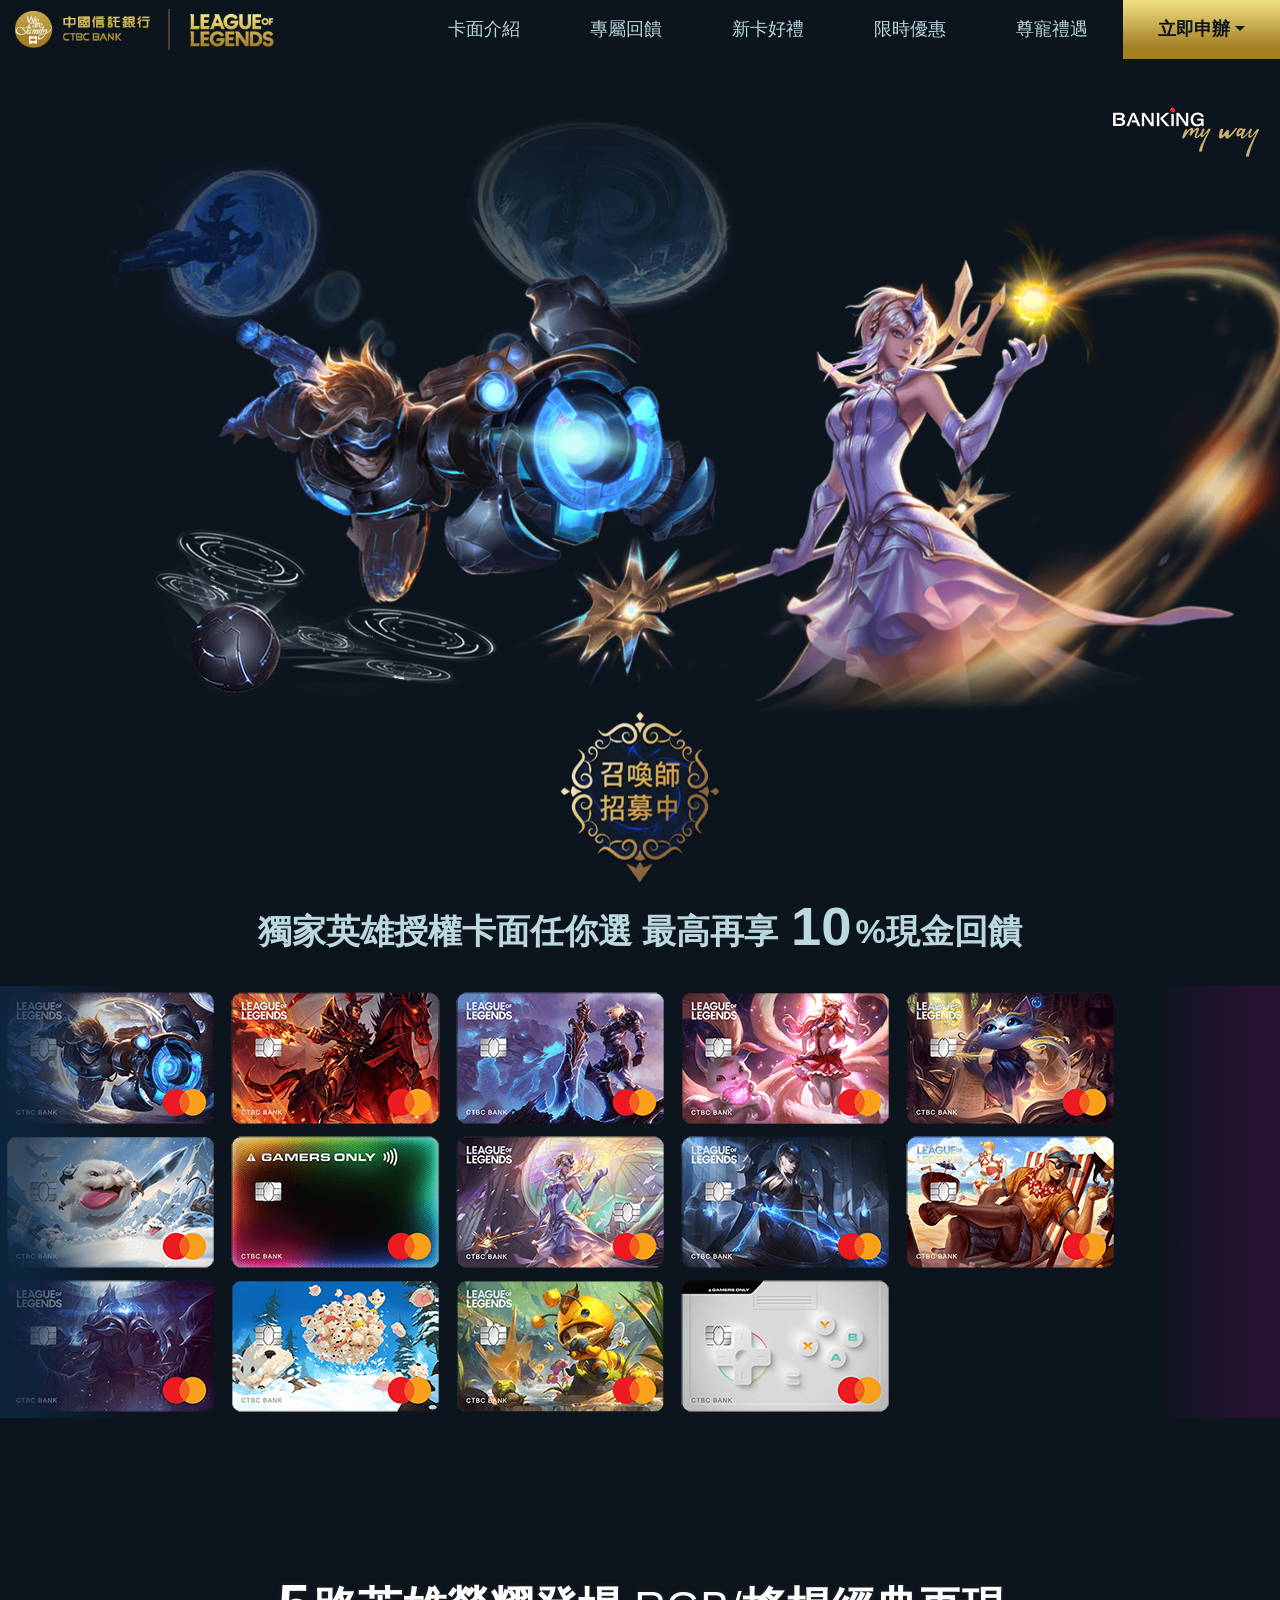
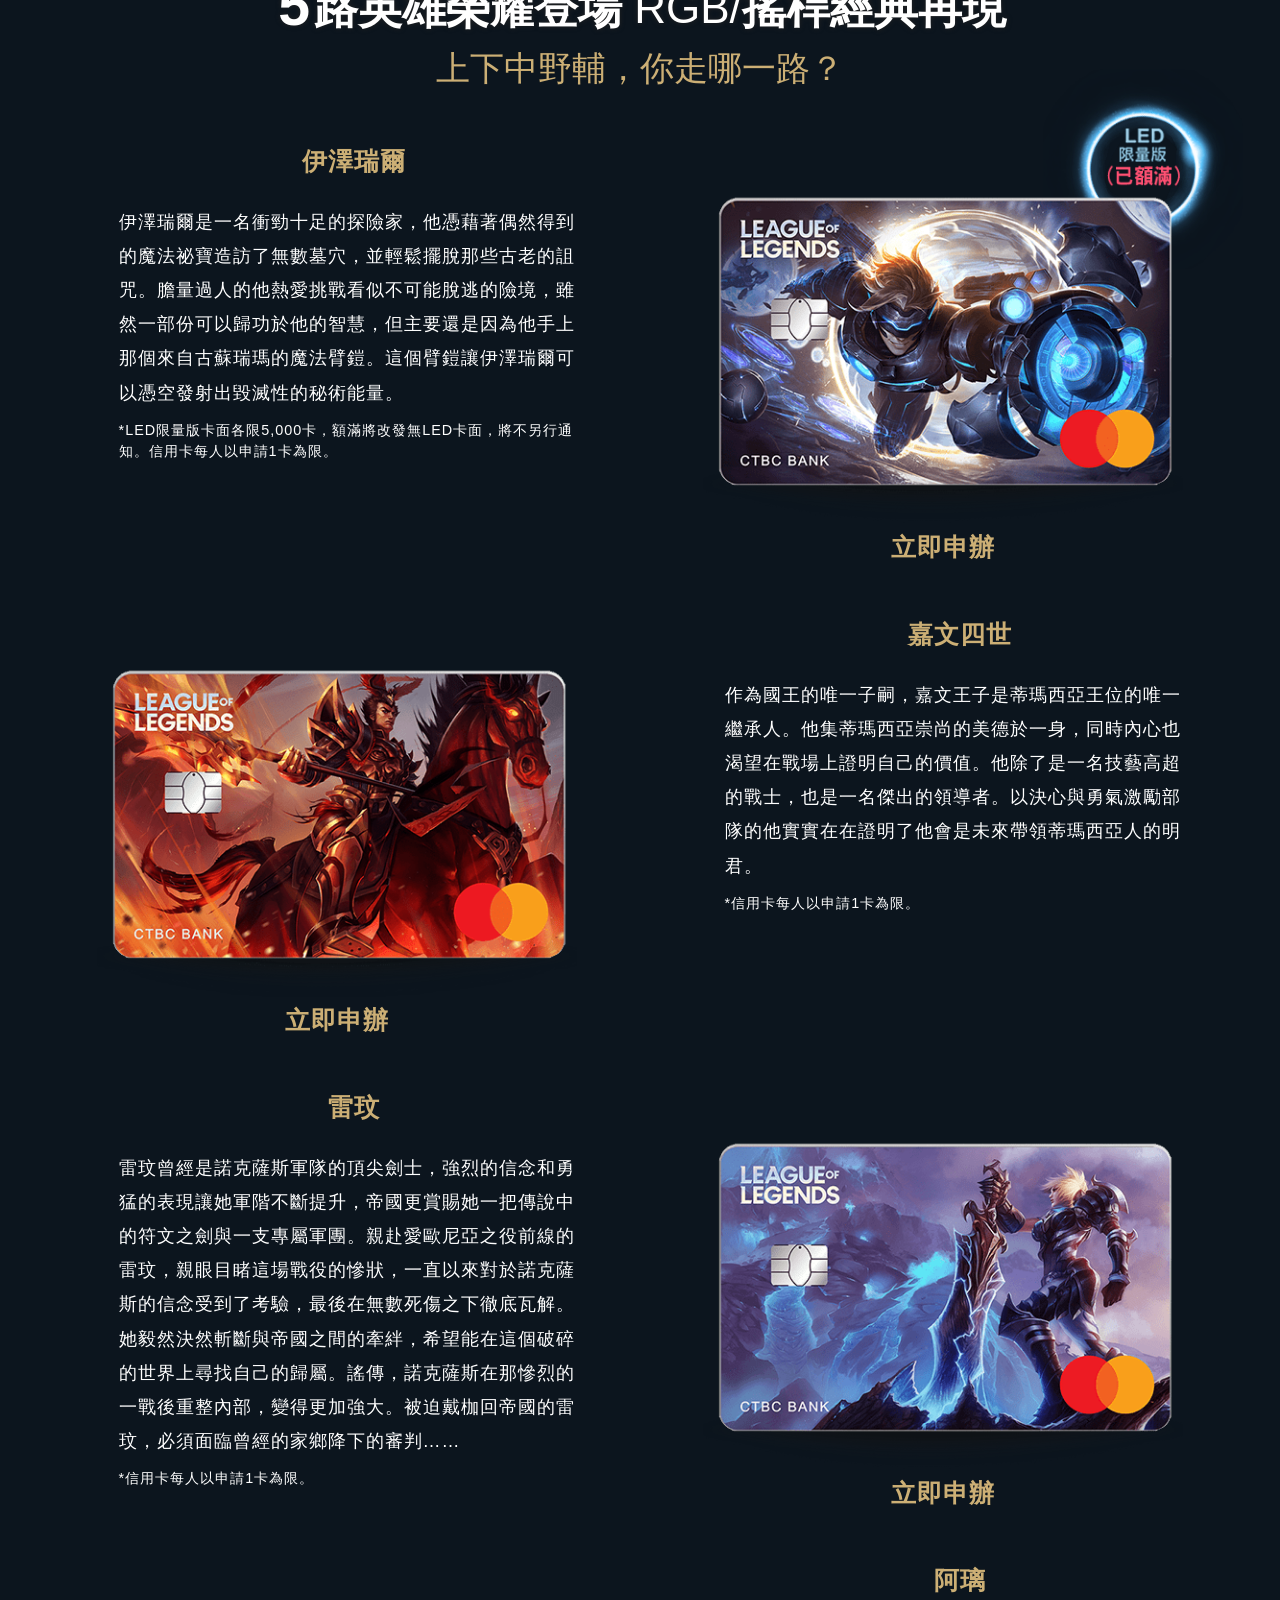
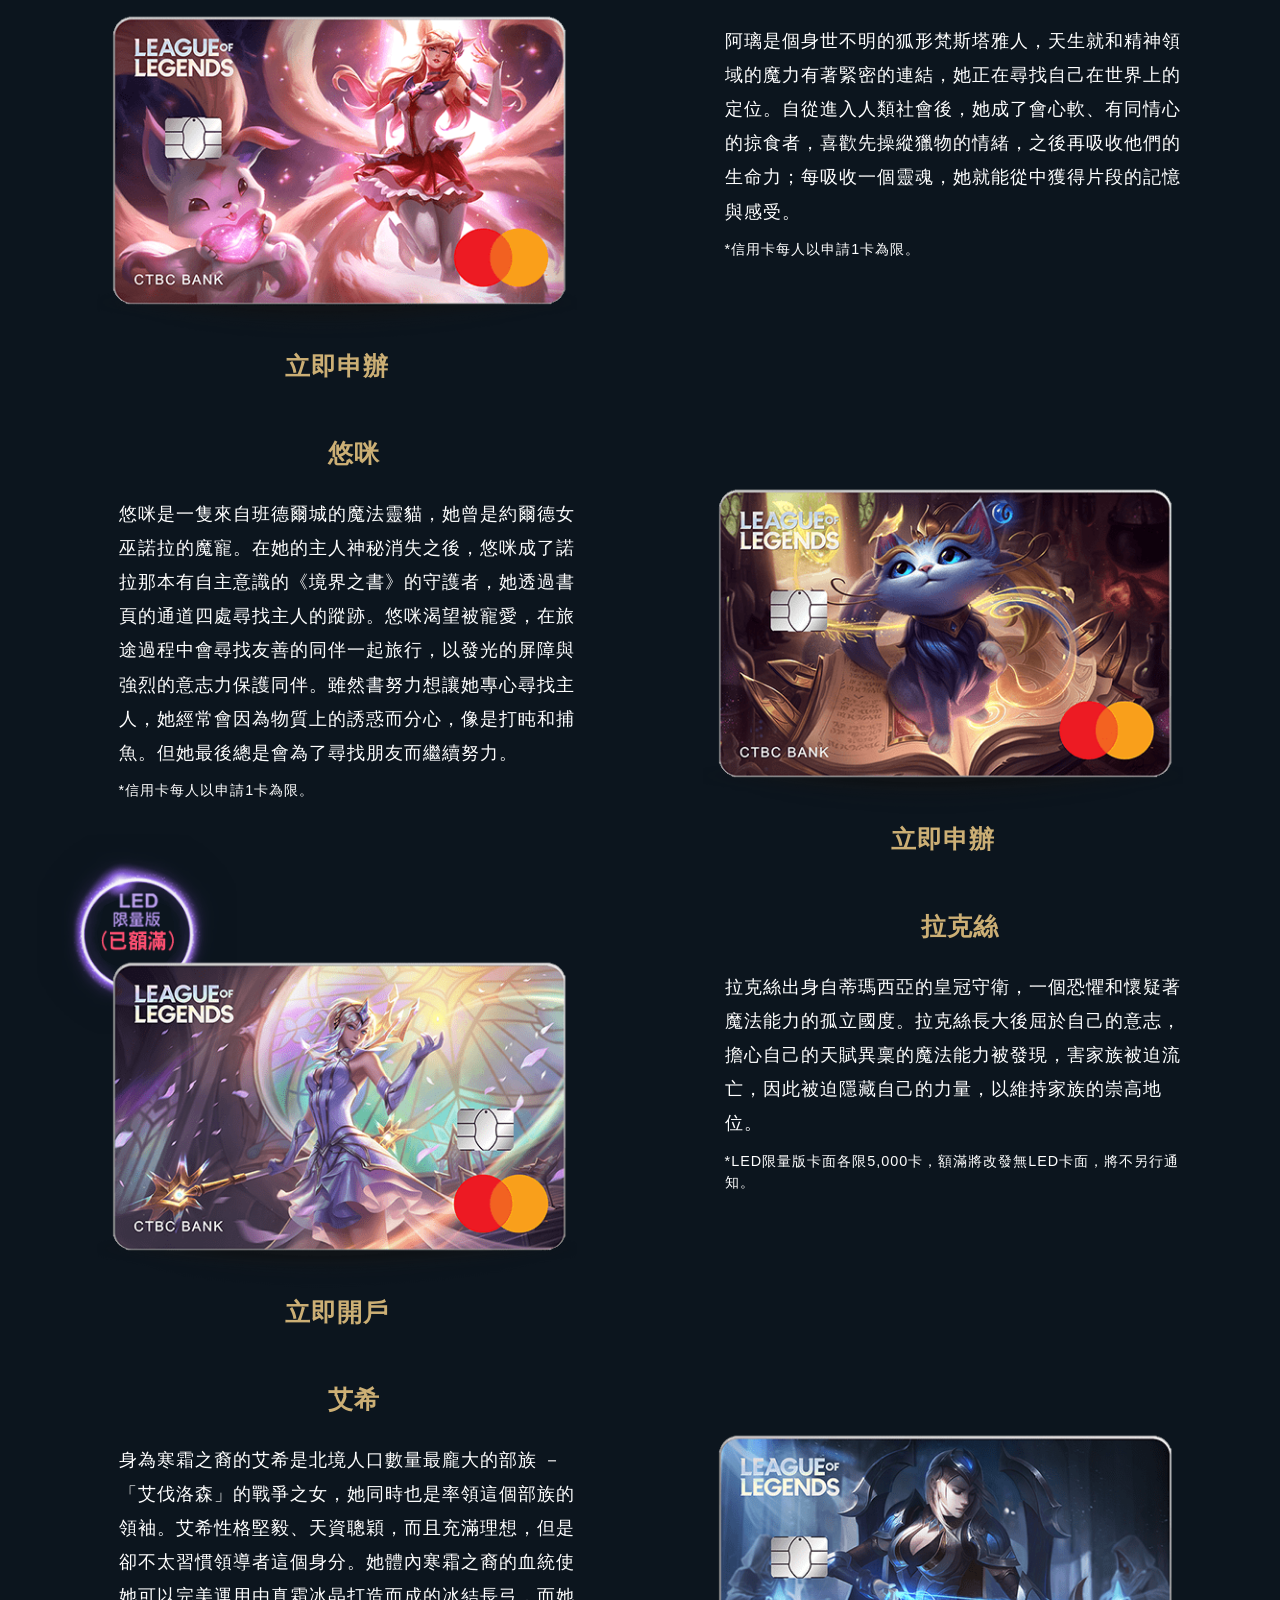
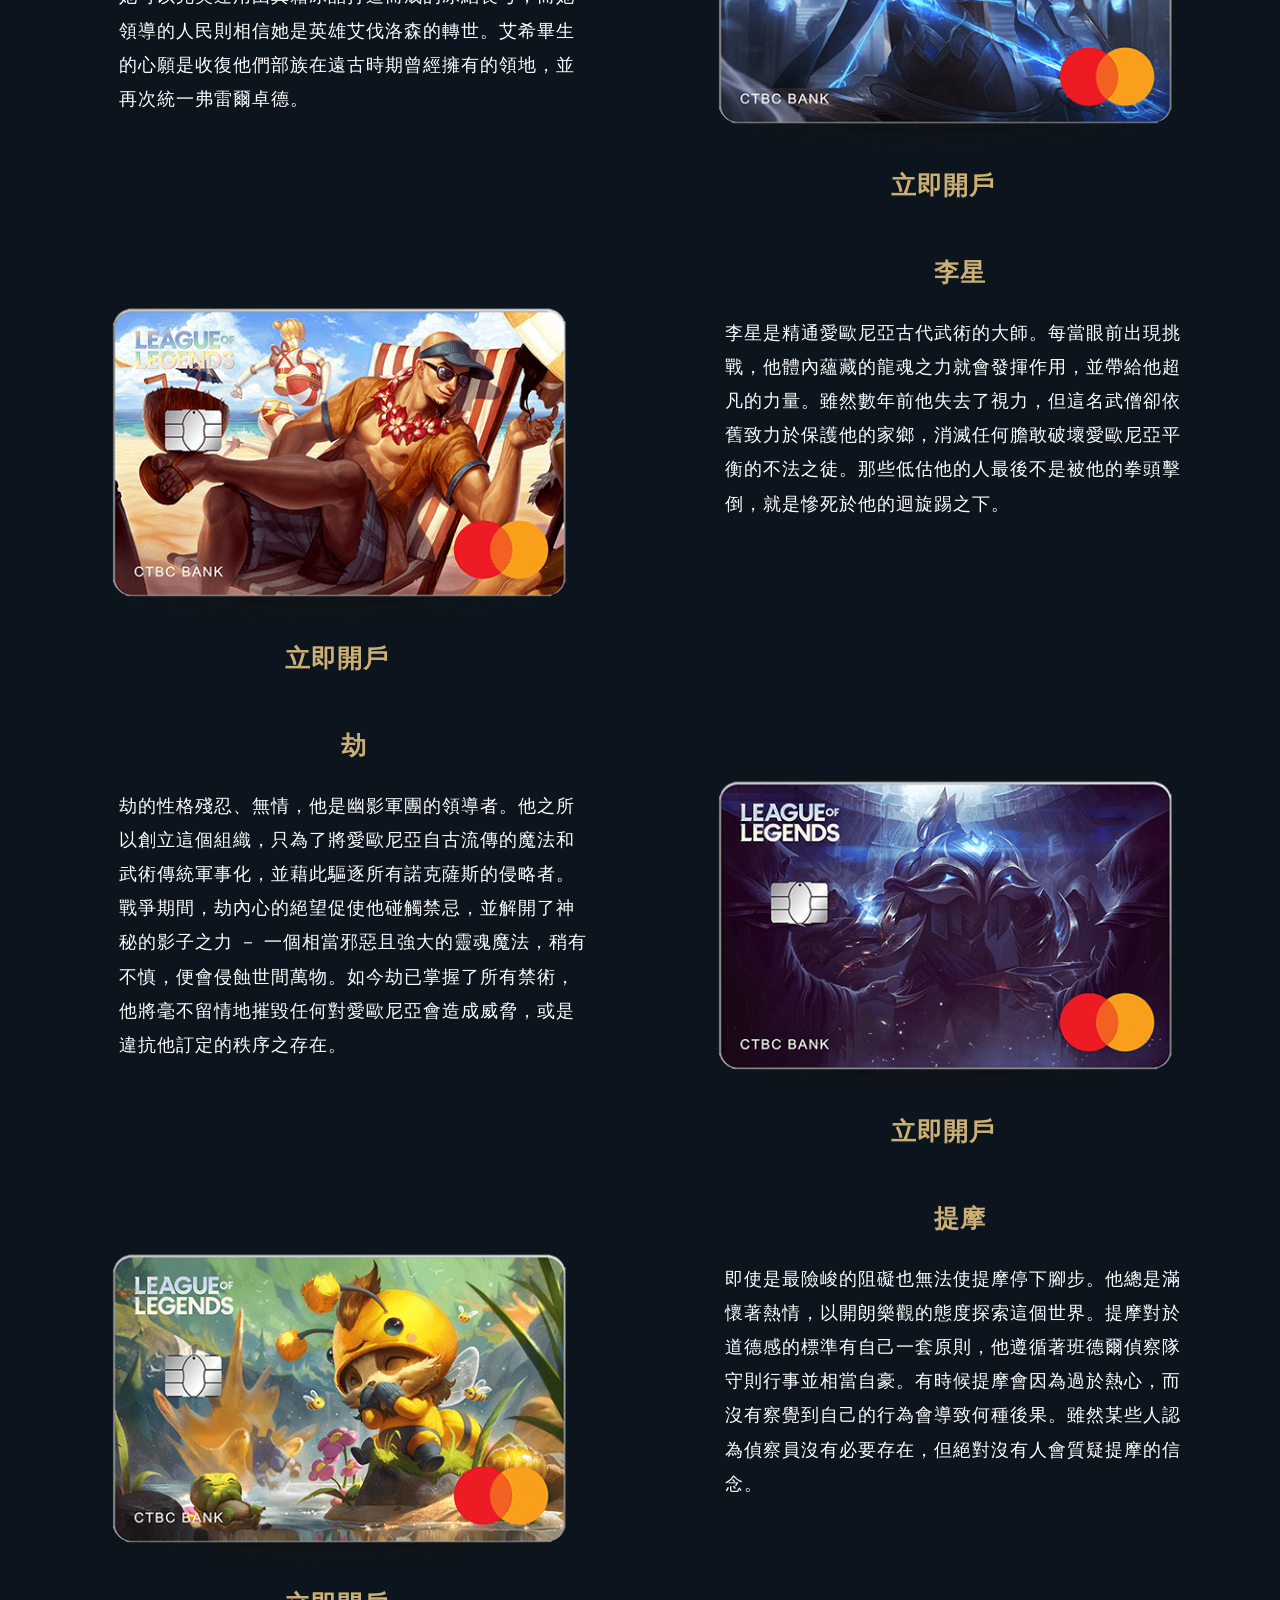
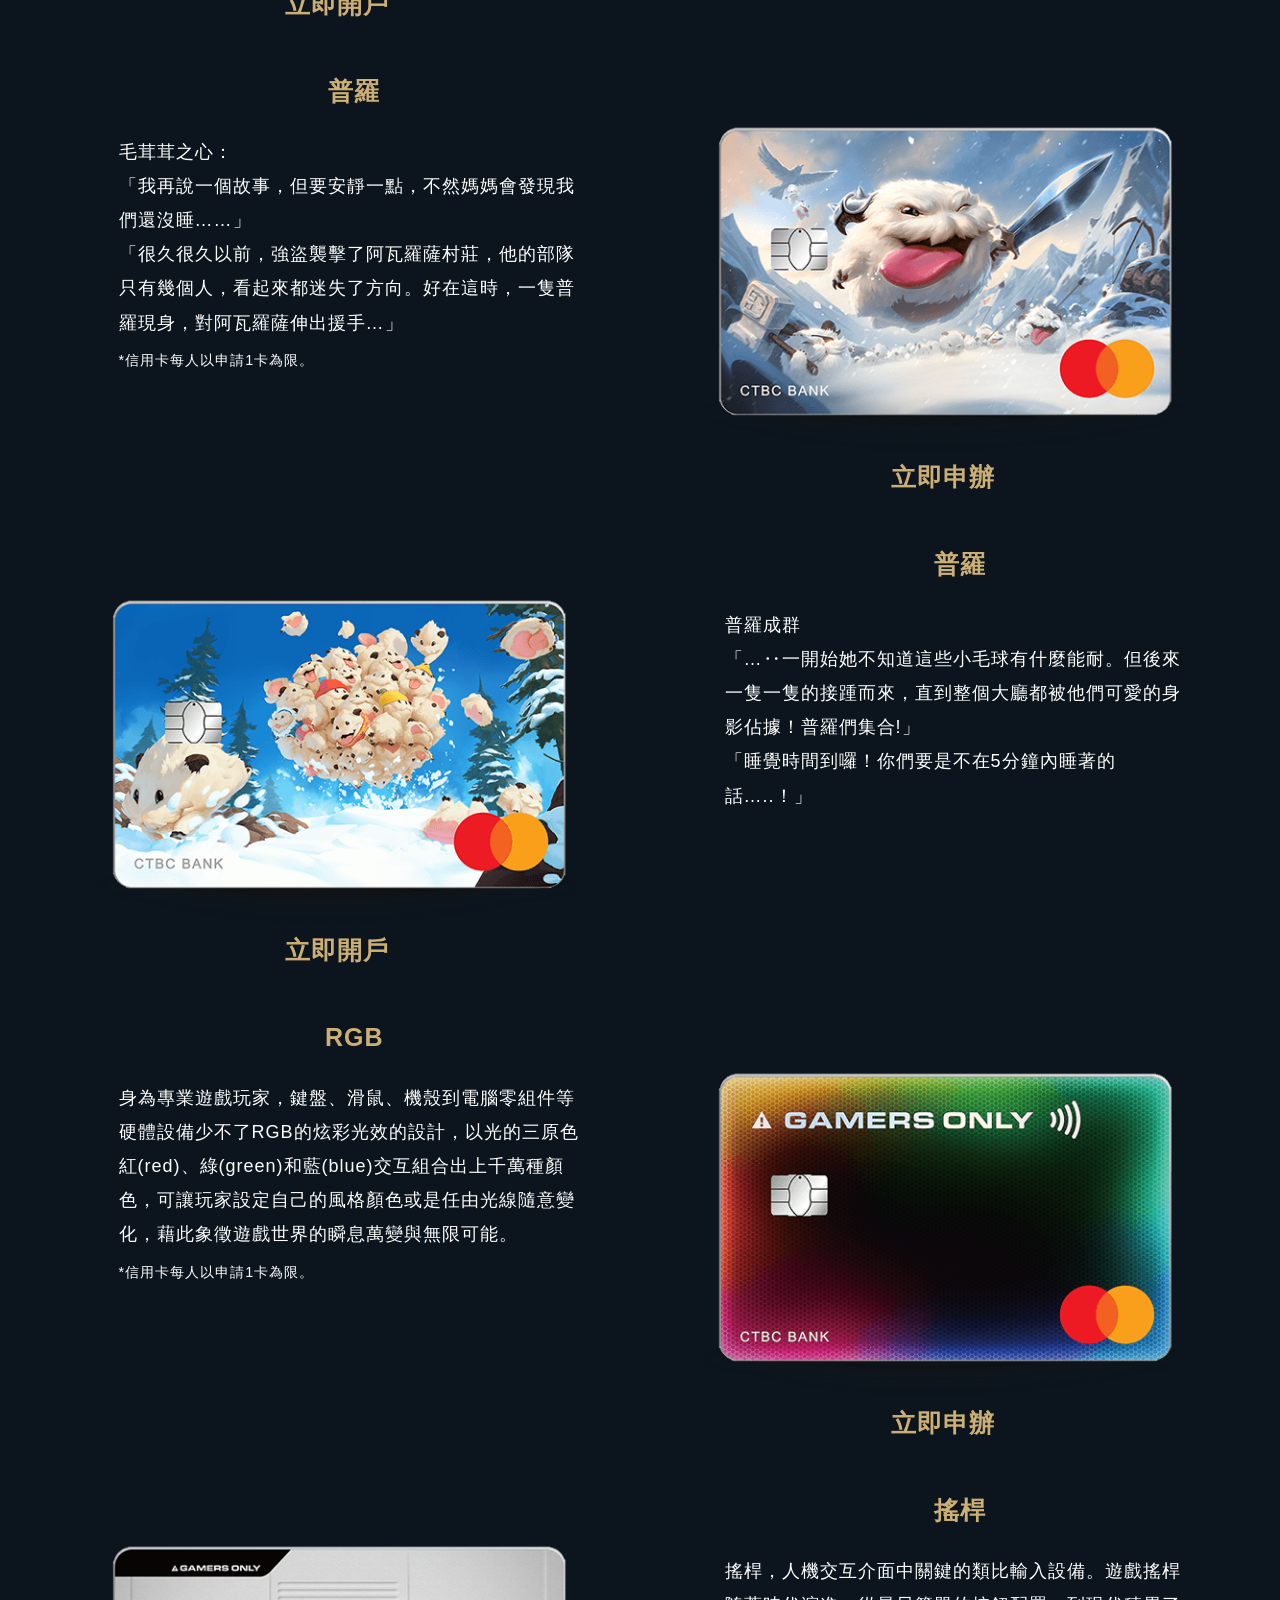
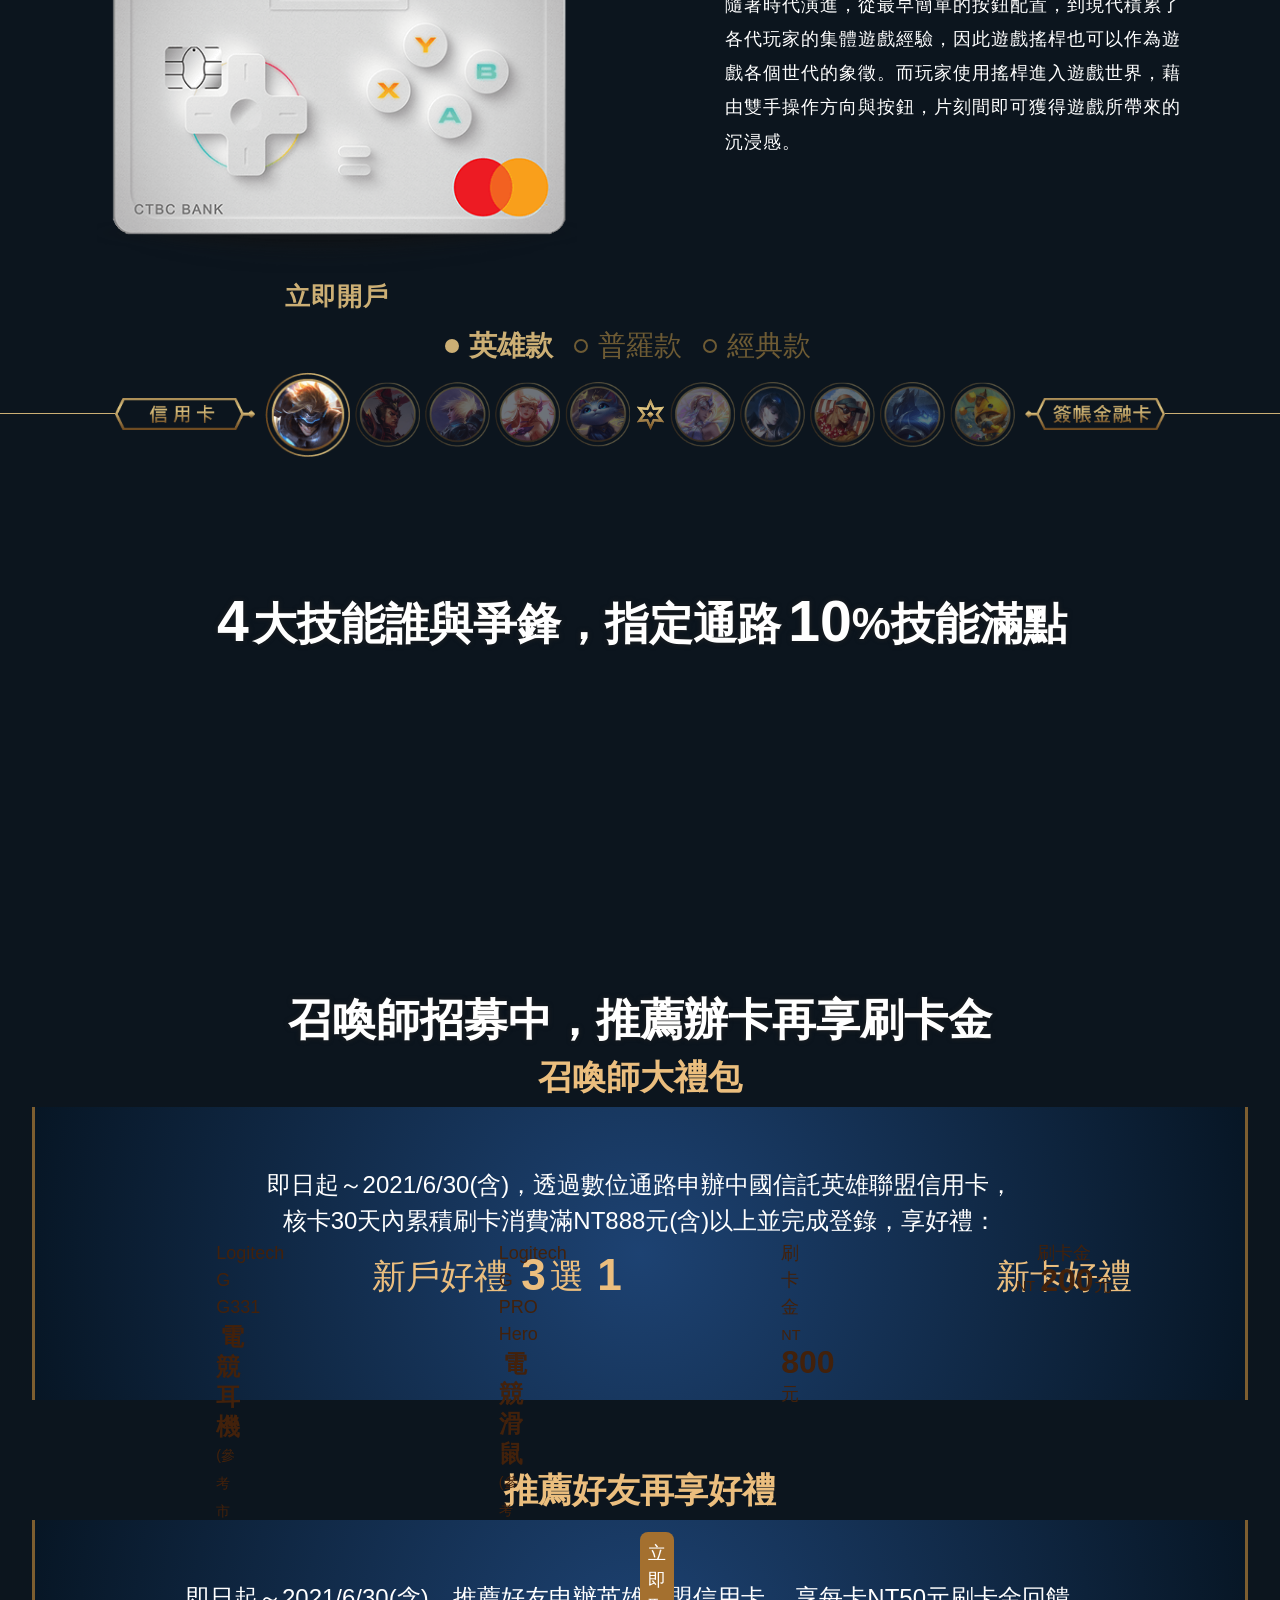
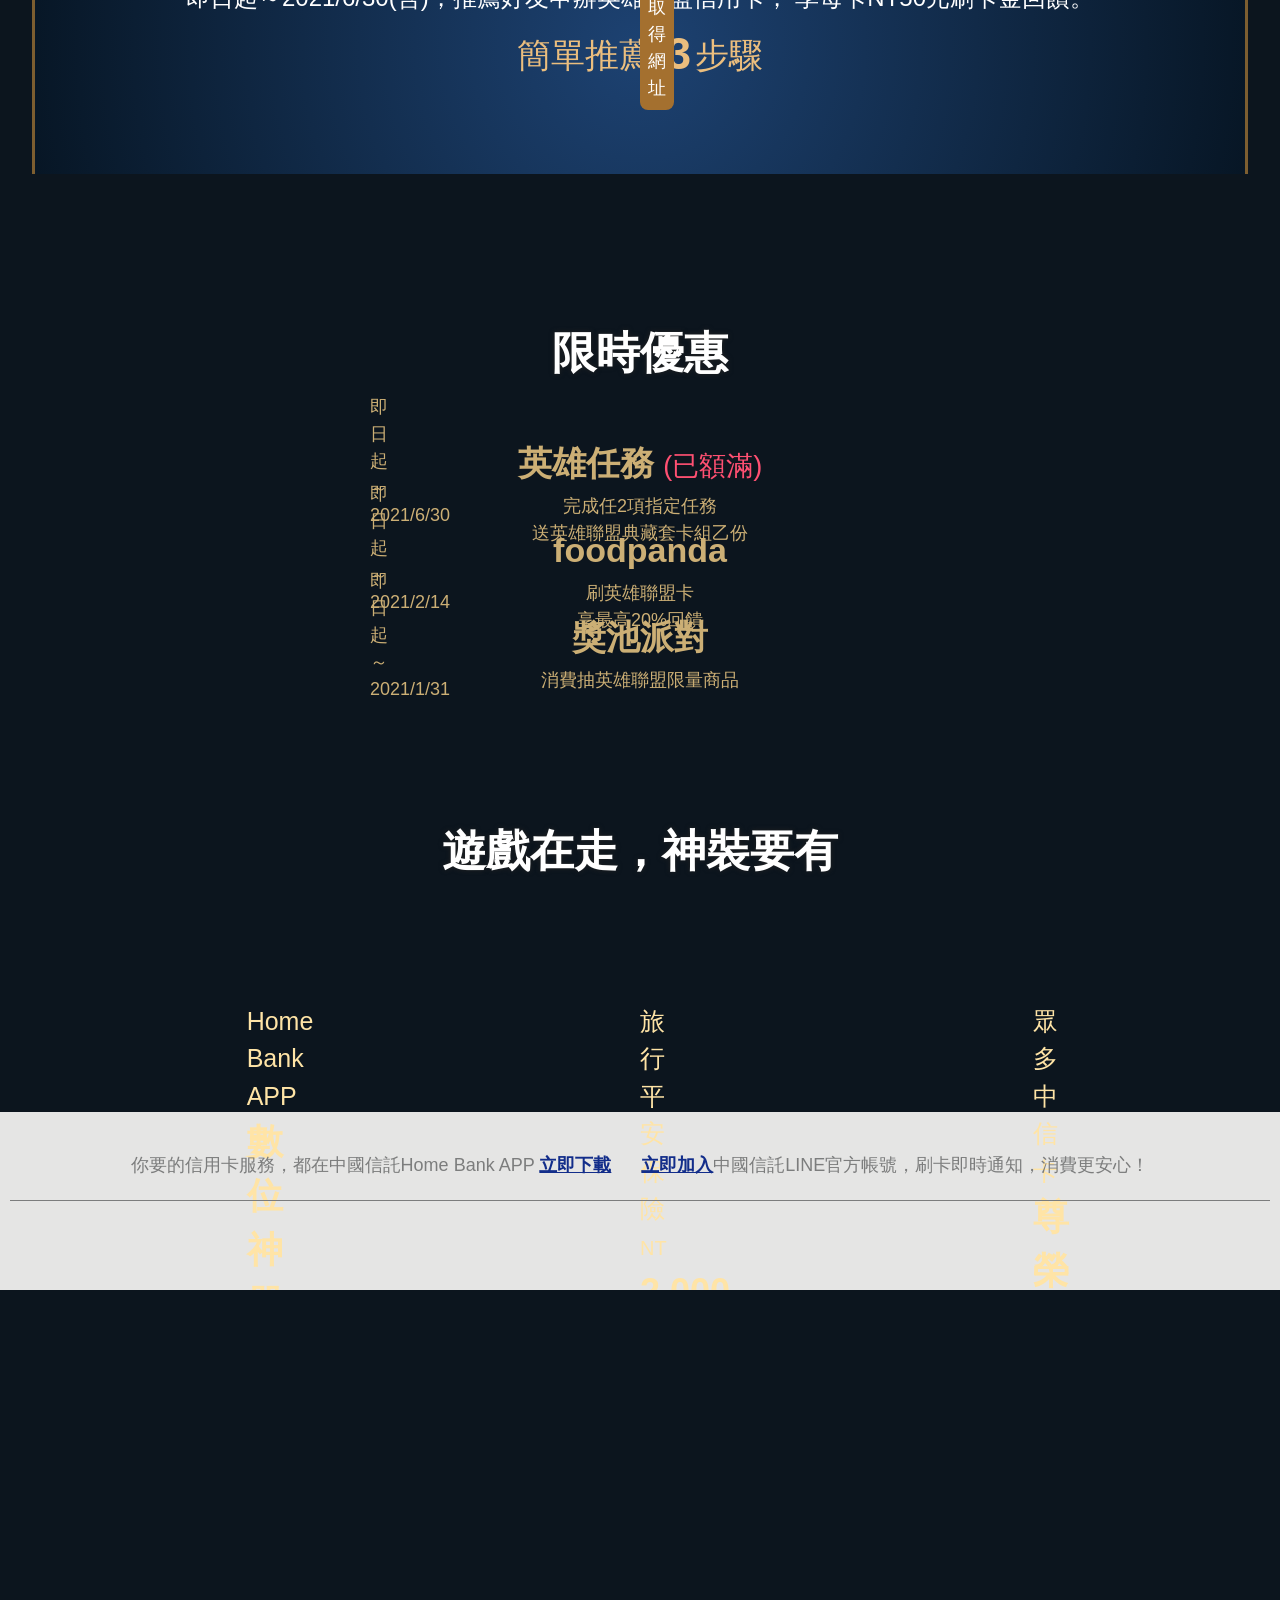
==== commit f19b8f50: "限時優惠內項目增加已截止字" ====
--- a/index.html
+++ b/index.html
@@ -3,10 +3,11 @@
 
 <head>
 	<meta charset="utf-8" />
-	<title>中國信託英雄聯盟卡【信用卡】</title>
+	<title>中國信託英雄聯盟卡</title>
 	<meta http-equiv="X-UA-Compatible" content="IE=9; IE=EDGE" />
 	<meta http-equiv="X-UA-Compatible" content="IE=edge,chrome=1" />
-	<meta name="viewport" content="width=device-width, initial-scale=1.0, minimum-scale=1.0, maximum-scale=1.0, user-scalable=yes" />
+	<meta name="viewport"
+		content="width=device-width, initial-scale=1.0, minimum-scale=1.0, maximum-scale=1.0, user-scalable=yes" />
 	<meta name="format-detection" content="telephone=no" />
 	<meta name="description" content="中國信託英雄聯盟卡 獨家授權卡面任你選 最高再享10%現金回饋" />
 	<meta name="keywords" content="信用卡,簽帳金融卡,英雄聯盟,中國信託,現金回饋,Riot Games,課金,手遊,外送,遊戲,影音,雲端儲存,用車,叫車" />
@@ -17,61 +18,63 @@
 	<meta property="og:description" content="中國信託英雄聯盟卡 獨家授權卡面任你選 最高再享10%現金回饋" />
 	<meta property="og:image:width" content="1200" />
 	<meta property="og:image:height" content="627" />
-	<meta property="og:image" content="https://www.ctbcbank.com/content/dam/minisite/long/creditcard/LOL/assets/img/ogimg.jpg" />
+	<meta property="og:image"
+		content="https://www.ctbcbank.com/content/dam/minisite/long/creditcard/LOL/assets/img/ogimg.jpg" />
 	<!-- <link rel="stylesheet" href="assets/css/bootstrap.min.css" /> -->
 	<link rel="stylesheet" href="https://cdnjs.cloudflare.com/ajax/libs/slick-carousel/1.8.1/slick-theme.min.css" />
 	<link rel="stylesheet" href="https://cdnjs.cloudflare.com/ajax/libs/slick-carousel/1.8.1/slick.min.css" />
-	<link rel="stylesheet" href="https://cdnjs.cloudflare.com/ajax/libs/twitter-bootstrap/4.5.3/css/bootstrap.min.css" />
+	<link rel="stylesheet"
+		href="https://cdnjs.cloudflare.com/ajax/libs/twitter-bootstrap/4.5.3/css/bootstrap.min.css" />
 	<link rel="stylesheet" href="assets/css/custom.css" />
 	<!-- Google Tag Manager -->
 	<script>
 		(function (w, d, s, l, i) {
-		      	w[l] = w[l] || [];
-		      	w[l].push({
-		      		"gtm.start": new Date().getTime(),
-		      		event: "gtm.js",
-		      	});
-		      	var f = d.getElementsByTagName(s)[0],
-		      		j = d.createElement(s),
-		      		dl = l != "dataLayer" ? "&l=" + l : "";
-		      	j.async = true;
-		      	j.src = "https://www.googletagmanager.com/gtm.js?id=" + i + dl;
-		      	f.parentNode.insertBefore(j, f);
-		      })(window, document, "script", "dataLayer", "GTM-TH7B3LN");
+			w[l] = w[l] || [];
+			w[l].push({
+				"gtm.start": new Date().getTime(),
+				event: "gtm.js",
+			});
+			var f = d.getElementsByTagName(s)[0],
+				j = d.createElement(s),
+				dl = l != "dataLayer" ? "&l=" + l : "";
+			j.async = true;
+			j.src = "https://www.googletagmanager.com/gtm.js?id=" + i + dl;
+			f.parentNode.insertBefore(j, f);
+		})(window, document, "script", "dataLayer", "GTM-TH7B3LN");
 	</script>
 	<!-- End Google Tag Manager -->
 	<!-- Google Tag Manager -->
 	<script>
 		(function (w, d, s, l, i) {
-		      	w[l] = w[l] || [];
-		      	w[l].push({
-		      		"gtm.start": new Date().getTime(),
-		      		event: "gtm.js",
-		      	});
-		      	var f = d.getElementsByTagName(s)[0],
-		      		j = d.createElement(s),
-		      		dl = l != "dataLayer" ? "&l=" + l : "";
-		      	j.async = true;
-		      	j.src = "https://www.googletagmanager.com/gtm.js?id=" + i + dl;
-		      	f.parentNode.insertBefore(j, f);
-		      })(window, document, "script", "dataLayer", "GTM-MFBKZWB");
+			w[l] = w[l] || [];
+			w[l].push({
+				"gtm.start": new Date().getTime(),
+				event: "gtm.js",
+			});
+			var f = d.getElementsByTagName(s)[0],
+				j = d.createElement(s),
+				dl = l != "dataLayer" ? "&l=" + l : "";
+			j.async = true;
+			j.src = "https://www.googletagmanager.com/gtm.js?id=" + i + dl;
+			f.parentNode.insertBefore(j, f);
+		})(window, document, "script", "dataLayer", "GTM-MFBKZWB");
 	</script>
 	<!-- End Google Tag Manager -->
 	<!-- Google Tag Manager -->
 	<script>
 		(function (w, d, s, l, i) {
-		      	w[l] = w[l] || [];
-		      	w[l].push({
-		      		"gtm.start": new Date().getTime(),
-		      		event: "gtm.js",
-		      	});
-		      	var f = d.getElementsByTagName(s)[0],
-		      		j = d.createElement(s),
-		      		dl = l != "dataLayer" ? "&l=" + l : "";
-		      	j.async = true;
-		      	j.src = "https://www.googletagmanager.com/gtm.js?id=" + i + dl;
-		      	f.parentNode.insertBefore(j, f);
-		      })(window, document, "script", "dataLayer", "GTM-KLKKJTN");
+			w[l] = w[l] || [];
+			w[l].push({
+				"gtm.start": new Date().getTime(),
+				event: "gtm.js",
+			});
+			var f = d.getElementsByTagName(s)[0],
+				j = d.createElement(s),
+				dl = l != "dataLayer" ? "&l=" + l : "";
+			j.async = true;
+			j.src = "https://www.googletagmanager.com/gtm.js?id=" + i + dl;
+			f.parentNode.insertBefore(j, f);
+		})(window, document, "script", "dataLayer", "GTM-KLKKJTN");
 	</script>
 	<!-- End Google Tag Manager -->
 </head>
@@ -79,17 +82,20 @@
 <body>
 	<!-- Google Tag Manager (noscript) -->
 	<noscript>
-		<iframe src="https://www.googletagmanager.com/ns.html?id=GTM-TH7B3LN" height="0" width="0" style="display: none; visibility: hidden"></iframe>
+		<iframe src="https://www.googletagmanager.com/ns.html?id=GTM-TH7B3LN" height="0" width="0"
+			style="display: none; visibility: hidden"></iframe>
 	</noscript>
 	<!-- End Google Tag Manager (noscript) -->
 	<!-- Google Tag Manager (noscript) -->
 	<noscript>
-		<iframe src="https://www.googletagmanager.com/ns.html?id=GTM-MFBKZWB" height="0" width="0" style="display: none; visibility: hidden"></iframe>
+		<iframe src="https://www.googletagmanager.com/ns.html?id=GTM-MFBKZWB" height="0" width="0"
+			style="display: none; visibility: hidden"></iframe>
 	</noscript>
 	<!-- End Google Tag Manager (noscript) -->
 	<!-- Google Tag Manager (noscript) -->
 	<noscript>
-		<iframe src="https://www.googletagmanager.com/ns.html?id=GTM-KLKKJTN" height="0" width="0" style="display: none; visibility: hidden"></iframe>
+		<iframe src="https://www.googletagmanager.com/ns.html?id=GTM-KLKKJTN" height="0" width="0"
+			style="display: none; visibility: hidden"></iframe>
 	</noscript>
 	<!-- End Google Tag Manager (noscript) -->
 	<div class="container-fuild navbar-wrap">
@@ -101,8 +107,10 @@
 			<a class="navbar-brand back-to-top">
 				<img src="./assets/img/lollogo.png" alt="lol Logo" />
 			</a>
-			<button id="navbar-toggler" class="navbar-toggler" type="button" data-toggle="collapse" data-target="#navbarCollapse" aria-controls="navbarCollapse" aria-expanded="false" aria-label="toggle navigation">
-				<div id="navbar-menu-icon" class="navbar-menu-icon">	<span class="navbar-icon-bar"></span>
+			<button id="navbar-toggler" class="navbar-toggler" type="button" data-toggle="collapse"
+				data-target="#navbarCollapse" aria-controls="navbarCollapse" aria-expanded="false"
+				aria-label="toggle navigation">
+				<div id="navbar-menu-icon" class="navbar-menu-icon"> <span class="navbar-icon-bar"></span>
 					<span class="navbar-icon-bar"></span>
 					<span class="navbar-icon-bar"></span>
 				</div>
@@ -110,3451 +118,2162 @@
 			<div class="collapse navbar-collapse" id="navbarCollapse">
 				<ul class="navbar-nav ml-auto">
 					<!-- active -->
-					<li class="nav-item" data-target="hero-intro-wrap">	<a class="nav-link">卡面介紹</a>
+					<li class="nav-item" data-target="hero-intro-wrap"> <a class="nav-link">卡面介紹</a>
 					</li>
-					<li class="nav-item" data-target="bonus-sec">	<a class="nav-link">專屬回饋</a>
+					<li class="nav-item" data-target="bonus-sec"> <a class="nav-link">專屬回饋</a>
 					</li>
-					<li class="nav-item" data-target="gift-sec">	<a class="nav-link">新卡好禮</a>
+					<li class="nav-item" data-target="gift-sec"> <a class="nav-link">新卡好禮</a>
 					</li>
-					<li class="nav-item" data-target="limit-sec">	<a class="nav-link">限時優惠</a>
+					<li class="nav-item" data-target="limit-sec"> <a class="nav-link">限時優惠</a>
 					</li>
-					<li class="nav-item" data-target="gaming-sec">	<a class="nav-link">尊寵禮遇</a>
+					<li class="nav-item" data-target="gaming-sec"> <a class="nav-link">尊寵禮遇</a>
 					</li>
-					<li class="nav-item" data-target="">	<a class="nav-link font-weight-bold dropdown-toggle" data-toggle="dropdown" aria-haspopup="true" aria-expanded="false">立即申辦</a
-		                >
-									<div class="dropdown-menu nav-dropdown">
-										<a
-		                  class="dropdown-item font-weight-bold"
-		                  href="https://ob.ctbcbank.com/card/#/apply?CrdTp=&Crd=B_LOL&CrdF=6806&CrdFace=&CrdB=&CrdG=&Unit=&Emp=&SPC=&Seed=NjgwNlcwMDAx&Fa=N"
-		                  target="_blank"
-		                  >信用卡</a
-		                  >
-										<a
-		                  class="dropdown-item font-weight-bold"
-		                  href="https://ctbc.tw/eXgBOI"
-		                  target="_blank"
-		                  >簽帳金融卡</a
-		                  >
-									</div>
-								</li>
-							</ul>
-						</div>
-					</header>
-				</div>
-				<div class="container-fuild">
-					<div class="row">
-						<div class="col-lg-12">
-							<!-- for seo -->
-							<h1 class="hide">中國信託英雄聯盟卡 五路英雄Carry生活</h1>
-							<img class="hide" src="" alt="./assets/img/ogimg.jpg" />
-							<!-- kv -->
-							<section id="kv" class="kv-section">
-								<img
-		              class="myway"
-		              src="./assets/img/pageItem/kv/myway.png"
-		              alt=""
-		              />
-								<img
-		              class="bg-flash-effect"
-		              src="./assets/img/pageItem/kv/bgFlashLightSmall.png"
-		              alt="background flashing"
-		              />
-								<div class="kv-slogan-wrap"></div>
-								<div class="kv-wrap">
-									<div id="left-ch" class="character-wrap">
-										<img
-		                  class="ch-card op"
-		                  src="./assets/img/pageItem/kv/cardLeft.png"
-		                  alt=""
-		                  />
-										<img
-		                  class="ch-bg"
-		                  src="./assets/img/pageItem/kv/bgLeftUpL.png"
-		                  alt=""
-		                  />
-										<img
-		                  class="ch-bg"
-		                  src="./assets/img/pageItem/kv/bgLeftUpR.png"
-		                  alt=""
-		                  />
-										<img
-		                  class="ch-bg"
-		                  src="./assets/img/pageItem/kv/bgLeftDown.png"
-		                  alt=""
-		                  />
-										<div class="ch">
-											<img
-		                    class="ch-main"
-		                    src="./assets/img/pageItem/kv/chLeft.png"
-		                    alt=""
-		                    />
-											<img
-		                    class="ch-effect"
-		                    src="./assets/img/pageItem/kv/chLeftEffect.png"
-		                    alt=""
-		                    />
-										</div>
-									</div>
-									<div id="right-ch" class="character-wrap">
-										<img
-		                  class="ch-card op"
-		                  src="./assets/img/pageItem/kv/cardRight.png"
-		                  alt=""
-		                  />
-										<div class="ch">
-											<img
-		                    class="ch-effect"
-		                    src="./assets/img/pageItem/kv/chRightEffectFlowerB1.png"
-		                    alt=""
-		                    />
-											<img
-		                    class="ch-effect"
-		                    src="./assets/img/pageItem/kv/chRightEffectFlowerB2.png"
-		                    alt=""
-		                    />
-											<img
-		                    class="ch-main"
-		                    src="./assets/img/pageItem/kv/chRight.png"
-		                    alt=""
-		                    />
-											<img
-		                    class="ch-effect"
-		                    src="./assets/img/pageItem/kv/chRightEffect.png"
-		                    alt=""
-		                    />
-											<img
-		                    class="ch-effect"
-		                    src="./assets/img/pageItem/kv/chRightEffectFlower1.png"
-		                    alt=""
-		                    />
-											<img
-		                    class="ch-effect"
-		                    src="./assets/img/pageItem/kv/chRightEffectFlower2.png"
-		                    alt=""
-		                    />
-											<img
-		                    class="ch-effect"
-		                    src="./assets/img/pageItem/kv/chRightEffectFlower3.png"
-		                    alt=""
-		                    />
-											<img
-		                    class="ch-effect"
-		                    src="./assets/img/pageItem/kv/chRightGlow.png"
-		                    alt=""
-		                    />
-											<!-- added flower in mobile -->
-											<img
-		                    class="ch-effect show-mobile"
-		                    style="
+					<li class="nav-item" data-target=""> <a class="nav-link font-weight-bold dropdown-toggle"
+							data-toggle="dropdown" aria-haspopup="true" aria-expanded="false">立即申辦</a>
+						<div class="dropdown-menu nav-dropdown">
+							<a class="dropdown-item font-weight-bold"
+								href="https://ob.ctbcbank.com/card/#/apply?CrdTp=&Crd=B_LOL&CrdF=6806&CrdFace=&CrdB=&CrdG=&Unit=&Emp=&SPC=&Seed=NjgwNlcwMDAx&Fa=N"
+								target="_blank">信用卡</a>
+							<a class="dropdown-item font-weight-bold" href="https://ctbc.tw/eXgBOI"
+								target="_blank">簽帳金融卡</a>
+						</div>
+					</li>
+				</ul>
+			</div>
+		</header>
+	</div>
+	<div class="container-fuild">
+		<div class="row">
+			<div class="col-lg-12">
+				<!-- for seo -->
+				<h1 class="hide">中國信託英雄聯盟卡 五路英雄Carry生活</h1>
+				<img class="hide" src="" alt="./assets/img/ogimg.jpg" />
+				<!-- kv -->
+				<section id="kv" class="kv-section">
+					<img class="myway" src="./assets/img/pageItem/kv/myway.png" alt="" />
+					<img class="bg-flash-effect" src="./assets/img/pageItem/kv/bgFlashLightSmall.png"
+						alt="background flashing" />
+					<div class="kv-slogan-wrap"></div>
+					<div class="kv-wrap">
+						<div id="left-ch" class="character-wrap">
+							<img class="ch-card op" src="./assets/img/pageItem/kv/cardLeft.png" alt="" />
+							<img class="ch-bg" src="./assets/img/pageItem/kv/bgLeftUpL.png" alt="" />
+							<img class="ch-bg" src="./assets/img/pageItem/kv/bgLeftUpR.png" alt="" />
+							<img class="ch-bg" src="./assets/img/pageItem/kv/bgLeftDown.png" alt="" />
+							<div class="ch">
+								<img class="ch-main" src="./assets/img/pageItem/kv/chLeft.png" alt="" />
+								<img class="ch-effect" src="./assets/img/pageItem/kv/chLeftEffect.png" alt="" />
+							</div>
+						</div>
+						<div id="right-ch" class="character-wrap">
+							<img class="ch-card op" src="./assets/img/pageItem/kv/cardRight.png" alt="" />
+							<div class="ch">
+								<img class="ch-effect" src="./assets/img/pageItem/kv/chRightEffectFlowerB1.png"
+									alt="" />
+								<img class="ch-effect" src="./assets/img/pageItem/kv/chRightEffectFlowerB2.png"
+									alt="" />
+								<img class="ch-main" src="./assets/img/pageItem/kv/chRight.png" alt="" />
+								<img class="ch-effect" src="./assets/img/pageItem/kv/chRightEffect.png" alt="" />
+								<img class="ch-effect" src="./assets/img/pageItem/kv/chRightEffectFlower1.png" alt="" />
+								<img class="ch-effect" src="./assets/img/pageItem/kv/chRightEffectFlower2.png" alt="" />
+								<img class="ch-effect" src="./assets/img/pageItem/kv/chRightEffectFlower3.png" alt="" />
+								<img class="ch-effect" src="./assets/img/pageItem/kv/chRightGlow.png" alt="" />
+								<!-- added flower in mobile -->
+								<img class="ch-effect show-mobile" style="
 		                    left: -15%;
 		                    position: absolute;
 		                    width: 55%;
 		                    height: 190px;
 		                    top: 14%;
-		                    "
-		                    src="./assets/img/pageItem/kv/chRightMobileFlower.png"
-		                    alt=""
-		                    />
+		                    " src="./assets/img/pageItem/kv/chRightMobileFlower.png" alt="" />
+							</div>
+						</div>
+					</div>
+					<div class="jumping-icon-wrap text-center">
+						<div class="jumping-icon">
+							<div class="jumping-icon-col">
+								<a href="https://ob.ctbcbank.com/card/#/apply?CrdTp=&Crd=B_LOL&CrdF=6806&CrdFace=&CrdB=&CrdG=&Unit=&Emp=&SPC=&Seed=NjgwNlcwMDAx&Fa=N"
+									target="_blank">
+									<img class="show" src="./assets/img/pageItem/jumpingIcon/aSide.png" alt="召喚師招募中" />
+									<img class="" src="./assets/img/pageItem/jumpingIcon/bSide.png" alt="立即申辦" />
+								</a>
+							</div>
+						</div>
+					</div>
+					<h2 class="font-weight-bold text-center slogan">
+						獨家英雄授權卡面任你選 最高再享
+						<span class="big">10</span>%現金回饋
+
+					</h2>
+					<div class="horz-card-slider-wrap">
+						<img class="horz-card" data-slide="hero-0" src="./assets/img/pageItem/card/credit1.png"
+							alt="伊澤瑞爾" />
+						<img class="horz-card" data-slide="hero-1" src="./assets/img/pageItem/card/credit2.png"
+							alt="嘉文四世" />
+						<img class="horz-card" data-slide="hero-2" src="./assets/img/pageItem/card/credit3.png"
+							alt="雷玟" />
+						<img class="horz-card" data-slide="hero-3" src="./assets/img/pageItem/card/credit4.png"
+							alt="阿璃" />
+						<img class="horz-card" data-slide="hero-4" src="./assets/img/pageItem/card/credit5.png"
+							alt="悠咪" />
+						<img class="horz-card" data-slide="puro-0" src="./assets/img/pageItem/card/credit6.png"
+							alt="普羅" />
+						<img class="horz-card" data-slide="classic-0" src="./assets/img/pageItem/card/credit7.png"
+							alt="rgb卡面" />
+						<img class="horz-card" data-slide="hero-5" src="./assets/img/pageItem/card/debit1.png"
+							alt="拉克絲" />
+						<img class="horz-card" data-slide="hero-6" src="./assets/img/pageItem/card/debit2.png"
+							alt="艾希" />
+						<img class="horz-card" data-slide="hero-7" src="./assets/img/pageItem/card/debit3.png"
+							alt="李星" />
+						<img class="horz-card" data-slide="hero-8" src="./assets/img/pageItem/card/debit4.png"
+							alt="劫" />
+						<img class="horz-card" data-slide="puro-1" src="./assets/img/pageItem/card/debit5.png"
+							alt="普羅" />
+						<img class="horz-card" data-slide="hero-9" src="./assets/img/pageItem/card/debit6.png"
+							alt="提摩" />
+						<img class="horz-card" data-slide="classic-1" src="./assets/img/pageItem/card/debit7.png"
+							alt="搖桿卡面" />
+					</div>
+				</section>
+				<!-- 卡面介紹 -->
+				<section id="card-intro" class="">
+					<!-- full-width background -->
+					<div id="hero-intro-wrap" class="hero-intro-wrap">
+						<h1 class="font-weight-bold text-center sec-slogan white-text">
+							<span class="big">5</span>路英雄榮耀登場
+
+							<span class="font-weight-normal">RGB/</span>搖桿經典再現
+
+						</h1>
+						<h2 class="text-center hero-intro-subSlogan golden-text">
+							上下中野輔，你走哪一路？
+						</h2>
+						<!-- card-img 10 -->
+						<div id="hero-slider" class="card-slider">
+							<!-- ezreal-1 -->
+							<div id="credit1" class="hero-intro credit-hero">
+								<div class="left-intro">
+									<div class="hero-title-wrap text-center">
+										<div class="hero-title-col"> <span class="hero-title golden-text">伊澤瑞爾</span>
 										</div>
 									</div>
-								</div>
-								<div class="jumping-icon-wrap text-center">
-									<div class="jumping-icon">
-										<div class="jumping-icon-col">
-											<a
-		                    href="https://ob.ctbcbank.com/card/#/apply?CrdTp=&Crd=B_LOL&CrdF=6806&CrdFace=&CrdB=&CrdG=&Unit=&Emp=&SPC=&Seed=NjgwNlcwMDAx&Fa=N"
-		                    target="_blank"
-		                    >
-												<img
-		                    class="show"
-		                    src="./assets/img/pageItem/jumpingIcon/aSide.png"
-		                    alt="召喚師招募中"
-		                    />
-												<img
-		                    class=""
-		                    src="./assets/img/pageItem/jumpingIcon/bSide.png"
-		                    alt="立即申辦"
-		                    />
+									<p class="card-paraph mx-auto">
+										伊澤瑞爾是一名衝勁十足的探險家，他憑藉著偶然得到的魔法祕寶造訪了無數墓穴，並輕鬆擺脫那些古老的詛咒。膽量過人的他熱愛挑戰看似不可能脫逃的險境，雖然一部份可以歸功於他的智慧，但主要還是因為他手上那個來自古蘇瑞瑪的魔法臂鎧。這個臂鎧讓伊澤瑞爾可以憑空發射出毀滅性的秘術能量。
+
+										<br />
+										<span
+											class="small addition-info">*LED限量版卡面各限5,000卡，額滿將改發無LED卡面，將不另行通知。信用卡每人以申請1卡為限。</span>
+									</p>
+									<a class="white-text show-tablet more-intro-btn" data-toggle="modal"
+										data-target="#moreCardParaph1">+</a>
+								</div>
+								<div class="middle-intro"></div>
+								<div class="right-intro text-center">
+									<div class="led">
+										<img src="./assets/img/pageItem/heroIntro/card/credit1LedBg1.png" alt="" />
+										<img class="led-active"
+											src="./assets/img/pageItem/heroIntro/card/credit1LedBg2.png" alt="" />
+										<img src="./assets/img/pageItem/heroIntro/card/credit1Led.png" alt="" />
+									</div>
+									<!-- 增加發光的卡圖 -->
+									<img class="card-img" src="./assets/img/pageItem/heroIntro/card/credit1.png"
+										alt="" />
+									<div class="hero-title-wrap apply-wrap">
+										<a href="https://ob.ctbcbank.com/card/#/apply?CrdTp=&Crd=B_LOL&CrdF=6800&CrdFace=&CrdB=&CrdG=&Unit=&Emp=&SPC=&Seed=NjgwMFcwMDAx&Fa=N"
+											target="_blank">
+											<div class="hero-title-col apply-now">
+												<span class="hero-title golden-text">立即申辦</span>
+											</div>
+										</a>
+									</div>
+								</div>
+							</div>
+							<!-- JarvanIVs -->
+							<div id="credit2" class="hero-intro credit-hero">
+								<div class="left-intro">
+									<div class="hero-title-wrap text-center">
+										<div class="hero-title-col">
+											<span class="hero-title golden-text">嘉文四世</span>
+										</div>
+									</div>
+									<p class="card-paraph mx-auto">
+										作為國王的唯一子嗣，嘉文王子是蒂瑪西亞王位的唯一繼承人。他集蒂瑪西亞崇尚的美德於一身，同時內心也渴望在戰場上證明自己的價值。他除了是一名技藝高超的戰士，也是一名傑出的領導者。以決心與勇氣激勵部隊的他實實在在證明了他會是未來帶領蒂瑪西亞人的明君。
+
+										<br />
+										<span class="small addition-info">*信用卡每人以申請1卡為限。</span>
+									</p>
+									<a class="white-text show-tablet more-intro-btn" data-toggle="modal"
+										data-target="#moreCardParaph2">+</a>
+								</div>
+								<div class="middle-intro"></div>
+								<div class="right-intro text-center">
+									<img class="card-img" src="./assets/img/pageItem/heroIntro/card/credit2.png"
+										alt="" />
+									<div class="hero-title-wrap apply-wrap">
+										<a href="https://ob.ctbcbank.com/card/#/apply?CrdTp=&Crd=B_LOL&CrdF=6803&CrdFace=&CrdB=&CrdG=&Unit=&Emp=&SPC=&Seed=NjgwM1cwMDAx&Fa=N"
+											target="_blank">
+											<div class="hero-title-col apply-now">
+												<span class="hero-title golden-text">立即申辦</span>
+											</div>
+										</a>
+									</div>
+								</div>
+							</div>
+							<!-- Rivens -->
+							<div id="credit3" class="hero-intro credit-hero">
+								<div class="left-intro">
+									<div class="hero-title-wrap text-center">
+										<div class="hero-title-col">
+											<span class="hero-title golden-text">雷玟</span>
+										</div>
+									</div>
+									<p class="card-paraph mx-auto">
+										雷玟曾經是諾克薩斯軍隊的頂尖劍士，強烈的信念和勇猛的表現讓她軍階不斷提升，帝國更賞賜她一把傳說中的符文之劍與一支專屬軍團。親赴愛歐尼亞之役前線的雷玟，親眼目睹這場戰役的慘狀，一直以來對於諾克薩斯的信念受到了考驗，最後在無數死傷之下徹底瓦解。她毅然決然斬斷與帝國之間的牽絆，希望能在這個破碎的世界上尋找自己的歸屬。謠傳，諾克薩斯在那慘烈的一戰後重整內部，變得更加強大。被迫戴枷回帝國的雷玟，必須面臨曾經的家鄉降下的審判……
+
+										<br />
+										<span class="small addition-info">*信用卡每人以申請1卡為限。</span>
+									</p>
+									<a class="white-text show-tablet more-intro-btn" data-toggle="modal"
+										data-target="#moreCardParaph3">+</a>
+								</div>
+								<div class="middle-intro"></div>
+								<div class="right-intro text-center">
+									<img class="card-img" src="./assets/img/pageItem/heroIntro/card/credit3.png"
+										alt="" />
+									<div class="hero-title-wrap apply-wrap">
+										<a href="https://ob.ctbcbank.com/card/#/apply?CrdTp=&Crd=B_LOL&CrdF=6801&CrdFace=&CrdB=&CrdG=&Unit=&Emp=&SPC=&Seed=NjgwMVcwMDAx&Fa=N"
+											target="_blank">
+											<div class="hero-title-col apply-now">
+												<span class="hero-title golden-text">立即申辦</span>
+											</div>
+										</a>
+									</div>
+								</div>
+							</div>
+							<!-- AHRIs -->
+							<div id="credit4" class="hero-intro credit-hero">
+								<div class="left-intro">
+									<div class="hero-title-wrap text-center">
+										<div class="hero-title-col">
+											<span class="hero-title golden-text">阿璃</span>
+										</div>
+									</div>
+									<p class="card-paraph mx-auto">
+										阿璃是個身世不明的狐形梵斯塔雅人，天生就和精神領域的魔力有著緊密的連結，她正在尋找自己在世界上的定位。自從進入人類社會後，她成了會心軟、有同情心的掠食者，喜歡先操縱獵物的情緒，之後再吸收他們的生命力；每吸收一個靈魂，她就能從中獲得片段的記憶與感受。
+
+										<br />
+										<span class="small addition-info">*信用卡每人以申請1卡為限。</span>
+									</p>
+									<a class="white-text show-tablet more-intro-btn" data-toggle="modal"
+										data-target="#moreCardParaph4">+</a>
+								</div>
+								<div class="middle-intro"></div>
+								<div class="right-intro text-center">
+									<img class="card-img" src="./assets/img/pageItem/heroIntro/card/credit4.png"
+										alt="" />
+									<div class="hero-title-wrap apply-wrap">
+										<a href="https://ob.ctbcbank.com/card/#/apply?CrdTp=&Crd=B_LOL&CrdF=6802&CrdFace=&CrdB=&CrdG=&Unit=&Emp=&SPC=&Seed=NjgwMlcwMDAx&Fa=N"
+											target="_blank">
+											<div class="hero-title-col apply-now">
+												<span class="hero-title golden-text">立即申辦</span>
+											</div>
+										</a>
+									</div>
+								</div>
+							</div>
+							<!-- Yuumi -->
+							<div id="credit5" class="hero-intro credit-hero">
+								<div class="left-intro">
+									<div class="hero-title-wrap text-center">
+										<div class="hero-title-col">
+											<span class="hero-title golden-text">悠咪</span>
+										</div>
+									</div>
+									<p class="card-paraph mx-auto">
+										悠咪是一隻來自班德爾城的魔法靈貓，她曾是約爾德女巫諾拉的魔寵。在她的主人神秘消失之後，悠咪成了諾拉那本有自主意識的《境界之書》的守護者，她透過書頁的通道四處尋找主人的蹤跡。悠咪渴望被寵愛，在旅途過程中會尋找友善的同伴一起旅行，以發光的屏障與強烈的意志力保護同伴。雖然書努力想讓她專心尋找主人，她經常會因為物質上的誘惑而分心，像是打盹和捕魚。但她最後總是會為了尋找朋友而繼續努力。
+
+										<br />
+										<span class="small addition-info">*信用卡每人以申請1卡為限。</span>
+									</p>
+									<a class="white-text show-tablet more-intro-btn" data-toggle="modal"
+										data-target="#moreCardParaph5">+</a>
+								</div>
+								<div class="middle-intro"></div>
+								<div class="right-intro text-center">
+									<img class="card-img" src="./assets/img/pageItem/heroIntro/card/credit5.png"
+										alt="" />
+									<div class="hero-title-wrap apply-wrap">
+										<a href="https://ob.ctbcbank.com/card/#/apply?CrdTp=&Crd=B_LOL&CrdF=6804&CrdFace=&CrdB=&CrdG=&Unit=&Emp=&SPC=&Seed=NjgwNFcwMDAx&Fa=N"
+											target="_blank">
+											<div class="hero-title-col apply-now">
+												<span class="hero-title golden-text">立即申辦</span>
+											</div>
+										</a>
+									</div>
+								</div>
+							</div>
+							<!-- debit Lux 後面都是debit卡-->
+							<div id="debit1" class="hero-intro debit-hero">
+								<div class="left-intro">
+									<div class="hero-title-wrap text-center">
+										<div class="hero-title-col">
+											<span class="hero-title golden-text">拉克絲</span>
+										</div>
+									</div>
+									<p class="card-paraph mx-auto">
+										拉克絲出身自蒂瑪西亞的皇冠守衛，一個恐懼和懷疑著魔法能力的孤立國度。拉克絲長大後屈於自己的意志，擔心自己的天賦異稟的魔法能力被發現，害家族被迫流亡，因此被迫隱藏自己的力量，以維持家族的崇高地位。
+
+										<br />
+										<span class="small addition-info">*LED限量版卡面各限5,000卡，額滿將改發無LED卡面，將不另行通知。</span>
+									</p>
+									<a class="white-text show-tablet more-intro-btn" data-toggle="modal"
+										data-target="#moreCardParaph6">+</a>
+								</div>
+								<div class="middle-intro"></div>
+								<div class="right-intro text-center">
+									<div class="led">
+										<img src="./assets/img/pageItem/heroIntro/card/debit1LedBg.png" alt="" />
+										<img src="./assets/img/pageItem/heroIntro/card/debit1Led.png" alt="" />
+									</div>
+									<img class="card-img" src="./assets/img/pageItem/heroIntro/card/debit1.png"
+										alt="" />
+									<div class="hero-title-wrap apply-wrap">
+										<a href="https://ctbc.tw/eXgBOI" target="_blank">
+											<div class="hero-title-col apply-now">
+												<span class="hero-title golden-text">立即開戶</span>
+											</div>
+										</a>
+									</div>
+								</div>
+							</div>
+							<!-- 艾希 -->
+							<div id="debit2" class="hero-intro debit-hero">
+								<div class="left-intro">
+									<div class="hero-title-wrap text-center">
+										<div class="hero-title-col">
+											<span class="hero-title golden-text">艾希</span>
+										</div>
+									</div>
+									<p class="card-paraph mx-auto">
+										身為寒霜之裔的艾希是北境人口數量最龐大的部族
+										－「艾伐洛森」的戰爭之女，她同時也是率領這個部族的領袖。艾希性格堅毅、天資聰穎，而且充滿理想，但是卻不太習慣領導者這個身分。她體內寒霜之裔的血統使她可以完美運用由真霜冰晶打造而成的冰結長弓，而她領導的人民則相信她是英雄艾伐洛森的轉世。艾希畢生的心願是收復他們部族在遠古時期曾經擁有的領地，並再次統一弗雷爾卓德。
+									</p>
+									<a class="white-text show-tablet more-intro-btn" data-toggle="modal"
+										data-target="#moreCardParaph7">+</a>
+								</div>
+								<div class="middle-intro"></div>
+								<div class="right-intro text-center">
+									<img class="card-img" src="./assets/img/pageItem/heroIntro/card/debit2.png"
+										alt="" />
+									<div class="hero-title-wrap apply-wrap">
+										<a href="https://ctbc.tw/eXgBOI" target="_blank">
+											<div class="hero-title-col apply-now">
+												<span class="hero-title golden-text">立即開戶</span>
+											</div>
+										</a>
+									</div>
+								</div>
+							</div>
+							<!-- 李星 -->
+							<div id="debit3" class="hero-intro debit-hero">
+								<div class="left-intro">
+									<div class="hero-title-wrap text-center">
+										<div class="hero-title-col">
+											<span class="hero-title golden-text">李星</span>
+										</div>
+									</div>
+									<p class="card-paraph mx-auto">
+										李星是精通愛歐尼亞古代武術的大師。每當眼前出現挑戰，他體內蘊藏的龍魂之力就會發揮作用，並帶給他超凡的力量。雖然數年前他失去了視力，但這名武僧卻依舊致力於保護他的家鄉，消滅任何膽敢破壞愛歐尼亞平衡的不法之徒。那些低估他的人最後不是被他的拳頭擊倒，就是慘死於他的迴旋踢之下。
+									</p>
+									<a class="white-text show-tablet more-intro-btn" data-toggle="modal"
+										data-target="#moreCardParaph8">+</a>
+								</div>
+								<div class="middle-intro"></div>
+								<div class="right-intro text-center">
+									<img class="card-img" src="./assets/img/pageItem/heroIntro/card/debit3.png"
+										alt="" />
+									<div class="hero-title-wrap apply-wrap">
+										<a href="https://ctbc.tw/eXgBOI" target="_blank">
+											<div class="hero-title-col apply-now">
+												<span class="hero-title golden-text">立即開戶</span>
+											</div>
+										</a>
+									</div>
+								</div>
+							</div>
+							<!-- 劫 -->
+							<div id="debit4" class="hero-intro debit-hero">
+								<div class="left-intro">
+									<div class="hero-title-wrap text-center">
+										<div class="hero-title-col">
+											<span class="hero-title golden-text">劫</span>
+										</div>
+									</div>
+									<p class="card-paraph mx-auto">
+										劫的性格殘忍、無情，他是幽影軍團的領導者。他之所以創立這個組織，只為了將愛歐尼亞自古流傳的魔法和武術傳統軍事化，並藉此驅逐所有諾克薩斯的侵略者。戰爭期間，劫內心的絕望促使他碰觸禁忌，並解開了神秘的影子之力
+										－
+										一個相當邪惡且強大的靈魂魔法，稍有不慎，便會侵蝕世間萬物。如今劫已掌握了所有禁術，他將毫不留情地摧毀任何對愛歐尼亞會造成威脅，或是違抗他訂定的秩序之存在。
+									</p>
+									<a class="white-text show-tablet more-intro-btn" data-toggle="modal"
+										data-target="#moreCardParaph9">+</a>
+								</div>
+								<div class="middle-intro"></div>
+								<div class="right-intro text-center">
+									<img class="card-img" src="./assets/img/pageItem/heroIntro/card/debit4.png"
+										alt="" />
+									<div class="hero-title-wrap apply-wrap">
+										<a href="https://ctbc.tw/eXgBOI" target="_blank">
+											<div class="hero-title-col apply-now">
+												<span class="hero-title golden-text">立即開戶</span>
+											</div>
+										</a>
+									</div>
+								</div>
+							</div>
+							<!-- timo -->
+							<div id="debit5" class="hero-intro debit-hero">
+								<div class="left-intro">
+									<div class="hero-title-wrap text-center">
+										<div class="hero-title-col">
+											<span class="hero-title golden-text">提摩</span>
+										</div>
+									</div>
+									<p class="card-paraph mx-auto">
+										即使是最險峻的阻礙也無法使提摩停下腳步。他總是滿懷著熱情，以開朗樂觀的態度探索這個世界。提摩對於道德感的標準有自己一套原則，他遵循著班德爾偵察隊守則行事並相當自豪。有時候提摩會因為過於熱心，而沒有察覺到自己的行為會導致何種後果。雖然某些人認為偵察員沒有必要存在，但絕對沒有人會質疑提摩的信念。
+									</p>
+									<a class="white-text show-tablet more-intro-btn" data-toggle="modal"
+										data-target="#moreCardParaph10">+</a>
+								</div>
+								<div class="middle-intro"></div>
+								<div class="right-intro text-center">
+									<img class="card-img" src="./assets/img/pageItem/heroIntro/card/debit6.png"
+										alt="" />
+									<div class="hero-title-wrap apply-wrap">
+										<a href="https://ctbc.tw/eXgBOI" target="_blank">
+											<div class="hero-title-col apply-now">
+												<span class="hero-title golden-text">立即開戶</span>
+											</div>
+										</a>
+									</div>
+								</div>
+							</div>
+						</div>
+						<!-- puro-card 2 -->
+						<div id="puro-slider" class="card-slider">
+							<!-- puro-credit -->
+							<div id="credit6" class="hero-intro pumo-card">
+								<div class="left-intro">
+									<div class="hero-title-wrap text-center">
+										<div class="hero-title-col">
+											<span class="hero-title golden-text">普羅</span>
+										</div>
+									</div>
+									<p class="card-paraph mx-auto">
+										毛茸茸之心：
+										<br />
+										「我再說一個故事，但要安靜一點，不然媽媽會發現我們還沒睡……」
+										<br />
+										「很久很久以前，強盜襲擊了阿瓦羅薩村莊，他的部隊只有幾個人，看起來都迷失了方向。好在這時，一隻普羅現身，對阿瓦羅薩伸出援手…」
+
+										<span class="small addition-info">*信用卡每人以申請1卡為限。</span>
+									</p>
+									<a class="white-text show-tablet more-intro-btn" data-toggle="modal"
+										data-target="#moreCardParaph11">+</a>
+								</div>
+								<div class="middle-intro"></div>
+								<div class="right-intro text-center">
+									<img class="card-img" src="./assets/img/pageItem/heroIntro/card/credit6.png"
+										alt="" />
+									<div class="hero-title-wrap apply-wrap">
+										<a href="https://ob.ctbcbank.com/card/#/apply?CrdTp=&Crd=B_LOL&CrdF=6805&CrdFace=&CrdB=&CrdG=&Unit=&Emp=&SPC=&Seed=NjgwNVcwMDAx&Fa=N"
+											target="_blank">
+											<div class="hero-title-col apply-now">
+												<span class="hero-title golden-text">立即申辦</span>
+											</div>
+										</a>
+									</div>
+								</div>
+							</div>
+							<!-- puro-debit -->
+							<div id="debit6" class="hero-intro pumo-card">
+								<div class="left-intro">
+									<div class="hero-title-wrap text-center">
+										<div class="hero-title-col">
+											<span class="hero-title golden-text">普羅</span>
+										</div>
+									</div>
+									<p class="card-paraph mx-auto">
+										普羅成群
+										<br />
+										「…‥一開始她不知道這些小毛球有什麼能耐。但後來一隻一隻的接踵而來，直到整個大廳都被他們可愛的身影佔據！普羅們集合!」
+										<br />
+										「睡覺時間到囉！你們要是不在5分鐘內睡著的話…..！」
+
+									</p>
+									<a class="white-text show-tablet more-intro-btn" data-toggle="modal"
+										data-target="#moreCardParaph12">+</a>
+								</div>
+								<div class="middle-intro"></div>
+								<div class="right-intro text-center">
+									<img class="card-img" src="./assets/img/pageItem/heroIntro/card/debit5.png"
+										alt="" />
+									<div class="hero-title-wrap apply-wrap">
+										<a href="https://ctbc.tw/eXgBOI" target="_blank">
+											<div class="hero-title-col apply-now">
+												<span class="hero-title golden-text">立即開戶</span>
+											</div>
+										</a>
+									</div>
+								</div>
+							</div>
+						</div>
+						<!-- classic slider -->
+						<div id="classic-slider" class="card-slider">
+							<!-- classic credit -->
+							<div id="credit7" class="hero-intro classic-card">
+								<div class="left-intro">
+									<div class="hero-title-wrap text-center">
+										<div class="hero-title-col">
+											<span class="hero-title golden-text">RGB</span>
+										</div>
+									</div>
+									<p class="card-paraph mx-auto">
+										身為專業遊戲玩家，鍵盤、滑鼠、機殼到電腦零組件等硬體設備少不了RGB的炫彩光效的設計，以光的三原色紅(red)、綠(green)和藍(blue)交互組合出上千萬種顏色，可讓玩家設定自己的風格顏色或是任由光線隨意變化，藉此象徵遊戲世界的瞬息萬變與無限可能。
+
+										<span class="small addition-info">*信用卡每人以申請1卡為限。</span>
+									</p>
+									<a class="white-text show-tablet more-intro-btn" data-toggle="modal"
+										data-target="#moreCardParaph13">+</a>
+								</div>
+								<div class="middle-intro"></div>
+								<div class="right-intro text-center">
+									<img class="card-img" src="./assets/img/pageItem/heroIntro/card/credit7.png"
+										alt="" />
+									<div class="hero-title-wrap apply-wrap">
+										<a href="https://ob.ctbcbank.com/card/#/apply?CrdTp=&Crd=B_LOL&CrdF=6806&CrdFace=&CrdB=&CrdG=&Unit=&Emp=&SPC=&Seed=NjgwNlcwMDAx&Fa=N"
+											target="_blank">
+											<div class="hero-title-col apply-now">
+												<span class="hero-title golden-text">立即申辦</span>
+											</div>
+										</a>
+									</div>
+								</div>
+							</div>
+							<!-- classic debit -->
+							<div id="debit7" class="hero-intro classic-card">
+								<div class="left-intro">
+									<div class="hero-title-wrap text-center">
+										<div class="hero-title-col">
+											<span class="hero-title golden-text">搖桿</span>
+										</div>
+									</div>
+									<p class="card-paraph mx-auto">
+										搖桿，人機交互介面中關鍵的類比輸入設備。遊戲搖桿隨著時代演進，從最早簡單的按鈕配置，到現代積累了各代玩家的集體遊戲經驗，因此遊戲搖桿也可以作為遊戲各個世代的象徵。而玩家使用搖桿進入遊戲世界，藉由雙手操作方向與按鈕，片刻間即可獲得遊戲所帶來的沉浸感。
+									</p>
+									<a class="white-text show-tablet more-intro-btn" data-toggle="modal"
+										data-target="#moreCardParaph14">+</a>
+								</div>
+								<div class="middle-intro"></div>
+								<div class="right-intro text-center">
+									<img class="card-img" src="./assets/img/pageItem/heroIntro/card/debit7.png"
+										alt="" />
+									<div class="hero-title-wrap apply-wrap">
+										<a href="https://ctbc.tw/eXgBOI" target="_blank">
+											<div class="hero-title-col apply-now">
+												<span class="hero-title golden-text">立即開戶</span>
+											</div>
+										</a>
+									</div>
+								</div>
+							</div>
+						</div>
+						<ul class="genre-switcher">
+							<li class="active-genre" data-genre="hero">
+								英雄款
+							</li>
+							<li class="" data-genre="puro">普羅款</li>
+							<li class="" data-genre="classic">經典款</li>
+						</ul>
+						<!-- 英雄的 round-switcher -->
+						<div id="hero-switcher" class="round-switcher">
+							<div class="switcher-title">
+								<img class="hide-mobile" src="./assets/img/pageItem/heroIntro/switcher/creditTitle.png"
+									alt="信用卡" />
+								<span class="golden-text show-mobile">信用卡</span>
+							</div>
+							<div class="switcher-list">
+								<img class="switcher-item active" data-slide="credit1"
+									src="./assets/img/pageItem/heroIntro/switcher/switcherCredit1.png"
+									alt="伊澤瑞爾 LED限量版" />
+								<img class="switcher-item" data-slide="credit2"
+									src="./assets/img/pageItem/heroIntro/switcher/switcherCredit2.png" alt="嘉文四世" />
+								<img class="switcher-item" data-slide="credit3"
+									src="./assets/img/pageItem/heroIntro/switcher/switcherCredit3.png" alt="雷玟" />
+								<img class="switcher-item" data-slide="credit4"
+									src="./assets/img/pageItem/heroIntro/switcher/switcherCredit4.png" alt="阿璃" />
+								<img class="switcher-item" data-slide="credit5"
+									src="./assets/img/pageItem/heroIntro/switcher/switcherCredit5.png" alt="悠咪" />
+								<div class="switcher-icon">
+									<img class="" src="./assets/img/pageItem/heroIntro/switcher/dividerIcon.png"
+										alt="分隔裝飾" />
+								</div>
+								<img class="switcher-item" data-slide="debit1"
+									src="./assets/img/pageItem/heroIntro/switcher/switcherDebit1.png"
+									alt="拉克絲 LED限量版" />
+								<img class="switcher-item" data-slide="debit2"
+									src="./assets/img/pageItem/heroIntro/switcher/switcherDebit2.png" alt="艾希" />
+								<img class="switcher-item" data-slide="debit3"
+									src="./assets/img/pageItem/heroIntro/switcher/switcherDebit3.png" alt="李星" />
+								<img class="switcher-item" data-slide="debit4"
+									src="./assets/img/pageItem/heroIntro/switcher/switcherDebit4.png" alt="劫" />
+								<img class="switcher-item" data-slide="debit5"
+									src="./assets/img/pageItem/heroIntro/switcher/switcherDebit5.png" alt="提摩" />
+							</div>
+							<div class="switcher-title">
+								<img class="hide-mobile" src="./assets/img/pageItem/heroIntro/switcher/debitTitle.png"
+									alt="簽帳金融卡" />
+								<span class="golden-text show-mobile">簽帳金融卡</span>
+							</div>
+						</div>
+						<!-- 普羅的 round-switcher -->
+						<div id="puro-switcher" class="round-switcher">
+							<div class="switcher-title">
+								<img class="hide-mobile" src="./assets/img/pageItem/heroIntro/switcher/creditTitle.png"
+									alt="信用卡" />
+								<span class="golden-text show-mobile">信用卡</span>
+							</div>
+							<div class="switcher-list">
+								<img class="switcher-item active" data-slide="credit6"
+									src="./assets/img/pageItem/heroIntro/switcher/switcherCredit6.png" alt="普羅信用卡" />
+								<div class="switcher-icon">
+									<img class="" src="./assets/img/pageItem/heroIntro/switcher/dividerIcon.png"
+										alt="" />
+								</div>
+								<img class="switcher-item" data-slide="debit6"
+									src="./assets/img/pageItem/heroIntro/switcher/switcherDebit6.png" alt="普羅簽帳卡" />
+							</div>
+							<div class="switcher-title">
+								<img class="hide-mobile" src="./assets/img/pageItem/heroIntro/switcher/debitTitle.png"
+									alt="簽帳金融卡" />
+								<span class="golden-text show-mobile">簽帳金融卡</span>
+							</div>
+						</div>
+						<!-- 經典款的 round-switcher -->
+						<div id="classic-switcher" class="round-switcher">
+							<div class="switcher-title">
+								<img class="hide-mobile" src="./assets/img/pageItem/heroIntro/switcher/creditTitle.png"
+									alt="信用卡" />
+								<span class="golden-text show-mobile">信用卡</span>
+							</div>
+							<div class="switcher-list">
+								<img class="switcher-item active" data-slide="credit7"
+									src="./assets/img/pageItem/heroIntro/switcher/switcherCredit7.png" alt="rgb卡面" />
+								<div class="switcher-icon">
+									<img class="" src="./assets/img/pageItem/heroIntro/switcher/dividerIcon.png"
+										alt="" />
+								</div>
+								<img class="switcher-item" data-slide="debit7"
+									src="./assets/img/pageItem/heroIntro/switcher/switcherDebit7.png" alt="搖桿卡面" />
+							</div>
+							<div class="switcher-title">
+								<img class="hide-mobile" src="./assets/img/pageItem/heroIntro/switcher/debitTitle.png"
+									alt="簽帳金融卡" />
+								<span class="golden-text show-mobile">簽帳金融卡</span>
+							</div>
+						</div>
+					</div>
+				</section>
+				<!-- 專屬回饋 -->
+				<section id="bonus-sec" class="bonus-sec">
+					<h1 class="font-weight-bold text-center sec-slogan white-text">
+						<span class="big">4</span>大技能誰與爭鋒，指定通路 <span class="big"
+							style="margin: 0 0 0 -5px">10</span>%技能滿點
+
+					</h1>
+					<div class="bonus-wrap">
+						<!-- desktop 技能1 -->
+						<div class="bonus-list mx-auto hide-mobile">
+							<img src="./assets/img/pageItem/bonus/skill1.png" alt="" />
+							<a class="" data-toggle="modal" data-target="#skill1">
+								<img src="./assets/img/pageItem/bonus/bonusBtn.png" alt="更多詳情_skill1" />
+							</a>
+						</div>
+						<!-- desktop 技能2 -->
+						<div class="bonus-list mx-auto hide-mobile">
+							<img src="./assets/img/pageItem/bonus/skill2.png" alt="" />
+							<a class="" data-toggle="modal" data-target="#skill2">
+								<img src="./assets/img/pageItem/bonus/bonusBtn.png" alt="更多詳情_skill2" />
+							</a>
+						</div>
+						<!-- desktop 技能3 -->
+						<div class="bonus-list mx-auto hide-mobile">
+							<img src="./assets/img/pageItem/bonus/skill3.png" alt="" />
+							<a class="" data-toggle="modal" data-target="#skill3">
+								<img src="./assets/img/pageItem/bonus/bonusBtn.png" alt="更多詳情_skill3" />
+							</a>
+						</div>
+						<!-- desktop 技能4 -->
+						<div class="bonus-list mx-auto hide-mobile">
+							<img src="./assets/img/pageItem/bonus/skill4.png" alt="" />
+							<a class="" data-toggle="modal" data-target="#skill4">
+								<img src="./assets/img/pageItem/bonus/bonusBtn.png" alt="更多詳情_skill4" />
+							</a>
+						</div>
+						<!-- mobile 技能1 -->
+						<div class="bonus-list mx-auto show-mobile">
+							<img src="./assets/img/pageItem/bonus/skill1Mobile.png" alt="" />
+							<a class="" data-toggle="modal" data-target="#skill1">
+								<img src="./assets/img/pageItem/bonus/bonusBtn.png" alt="更多詳情_skill1" />
+							</a>
+						</div>
+						<!-- mobile 技能2 -->
+						<div class="bonus-list mx-auto show-mobile">
+							<img src="./assets/img/pageItem/bonus/skill2Mobile.png" alt="" />
+							<a class="" data-toggle="modal" data-target="#skill2">
+								<img src="./assets/img/pageItem/bonus/bonusBtn.png" alt="更多詳情_skill2" />
+							</a>
+						</div>
+						<!-- mobile 技能3 -->
+						<div class="bonus-list mx-auto show-mobile">
+							<img src="./assets/img/pageItem/bonus/skill3Mobile.png" alt="" />
+							<a class="" data-toggle="modal" data-target="#skill3">
+								<img src="./assets/img/pageItem/bonus/bonusBtn.png" alt="更多詳情_skill3" />
+							</a>
+						</div>
+						<!-- mobile 技能4 -->
+						<div class="bonus-list mx-auto show-mobile">
+							<img src="./assets/img/pageItem/bonus/skill4Mobile.png" alt="" />
+							<a class="" data-toggle="modal" data-target="#skill4">
+								<img src="./assets/img/pageItem/bonus/bonusBtn.png" alt="更多詳情_skill4" />
+							</a>
+						</div>
+					</div>
+				</section>
+				<!-- 新戶好禮 -->
+				<section id="gift-sec" class="gift-sec">
+					<h1 class="font-weight-bold text-center sec-slogan white-text">
+						召喚師招募中，推薦辦卡再享刷卡金
+					</h1>
+					<div class="gift-wrap">
+						<h2 class="font-weight-bold text-center lgolden-text">
+							召喚師大禮包
+						</h2>
+						<div class="gift-col mx-auto text-center">
+							<h4 class="white-text mobile16">
+								即日起～2021/6/30(含)，透過數位通路申辦中國信託英雄聯盟信用卡，
+								核卡30天內累積刷卡消費滿NT888元(含)以上並完成登錄，享好禮：
+							</h4>
+							<div class="gift-inner-wrap">
+								<!-- 新戶好禮3選1 -->
+								<div class="gift-inner-left">
+									<h2 class="lgolden-text mobile22">
+										新戶好禮
+										<span class="big font-weight-bold">3</span>選
+										<span class="big font-weight-bold">1</span>
+									</h2>
+									<!-- nu-account -->
+									<div class="three-col nu-account-wrap">
+										<div class="nu-account-col text-center mx-auto single-col">
+											<img class="single-col-main"
+												src="./assets/img/pageItem/nuGift/nuAccount.png" alt="background" />
+											<!-- light -->
+											<img class="single-col-up"
+												src="./assets/img/pageItem/nuGift/nuAccountLight.png" alt="光" />
+											<!-- light -->
+											<img class="nu-account-gift hover-scale earphone"
+												src="./assets/img/pageItem/nuGift/nuAccountGift1.png"
+												alt="logitech G G331電競耳機" />
+											<img class="single-col-up"
+												src="./assets/img/pageItem/nuGift/nuAccountTitle1.png" alt="好禮1" />
+											<p>
+												Logitech G G331
+												<br />
+												<span class="font-weight-bold big">電競耳機</span>
+												<br />
+												<span class="small">(參考市價NT1,790元)</span>
+											</p>
+										</div>
+										<div class="nu-account-col text-center mx-auto single-col">
+											<img class="single-col-main"
+												src="./assets/img/pageItem/nuGift/nuAccount.png" alt="background" />
+											<!-- light -->
+											<img class="single-col-up"
+												src="./assets/img/pageItem/nuGift/nuAccountLight.png" alt="光" />
+											<!-- light -->
+											<img class="nu-account-gift hover-scale mouse"
+												src="./assets/img/pageItem/nuGift/nuAccountGift2.gif"
+												alt="logitech G pro Hero電競滑鼠" />
+											<img class="single-col-up"
+												src="./assets/img/pageItem/nuGift/nuAccountTitle2.png" alt="好禮2" />
+											<p>
+												Logitech G PRO Hero
+												<br />
+												<span class="font-weight-bold big">電競滑鼠</span>
+												<br />
+												<span class="small">(參考市價NT2,290元)</span>
+											</p>
+										</div>
+										<div class="nu-account-col text-center mx-auto single-col">
+											<img class="single-col-main"
+												src="./assets/img/pageItem/nuGift/nuAccount.png" alt="background" />
+											<!-- light -->
+											<img class="single-col-up"
+												src="./assets/img/pageItem/nuGift/nuAccountLight.png" alt="光" />
+											<!-- light -->
+											<img class="nu-account-gift hover-scale"
+												src="./assets/img/pageItem/nuGift/nuAccountGift3.png" alt="刷卡金800元" />
+											<img class="single-col-up"
+												src="./assets/img/pageItem/nuGift/nuAccountTitle3.png" alt="好禮3" />
+											<p>
+												刷卡金
+												<br />
+												<span class="small">NT</span>
+												<span class="font-weight-bold number-big">800</span>元
+
+											</p>
+										</div>
+									</div>
+								</div>
+								<div class="gift-inner-right">
+									<h2 class="lgolden-text mobile22">
+										新卡好禮
+									</h2>
+									<div class="nu-account-wrap">
+										<div class="nu-account-col text-center mx-auto single-col">
+											<img class="single-col-main"
+												src="./assets/img/pageItem/nuGift/nuAccount.png" alt="background" />
+											<!-- light -->
+											<img class="single-col-up"
+												src="./assets/img/pageItem/nuGift/nuAccountLight.png" alt="光" />
+											<!-- light -->
+											<img class="nu-account-gift hover-scale"
+												src="./assets/img/pageItem/nuGift/nuAccountGift4.png" alt="刷卡金200元" />
+											<img class="single-col-up"
+												src="./assets/img/pageItem/nuGift/nuAccountTitle4.png" alt="好禮4" />
+											<p>
+												刷卡金
+												<br />
+												<span class="small">NT</span>
+												<span class="font-weight-bold number-big">200</span>元
+
+											</p>
+										</div>
+									</div>
+								</div>
+							</div>
+							<img class="gift-btn" href="#nu-gift-more" data-target="#nu-gift-more" data-toggle="modal"
+								src="./assets/img/pageItem/nuGift/giftBtn.png" alt="更多詳情_召喚師大禮包" />
+						</div>
+						<!-- 推薦好友再享好禮 -->
+						<h2 class="font-weight-bold text-center lgolden-text">
+							推薦好友再享好禮
+						</h2>
+						<div id="recommend-friend-col" class="gift-col mx-auto text-center">
+							<h4 class="white-text mobile16">
+								即日起～2021/6/30(含)，推薦好友申辦英雄聯盟信用卡，
+								享每卡NT50元刷卡金回饋。
+							</h4>
+							<h2 class="lgolden-text mobile22">
+								簡單推薦
+								<span class="big font-weight-bold">3</span>步驟
+
+							</h2>
+							<div class="gift-inner-wrap">
+								<div class="three-col recommend-wrap hide-sm-desktop">
+									<div class="recommend-col single-col">
+										<img class="single-col-main"
+											src="./assets/img/pageItem/recommend/recommendArrow.png" alt="" />
+										<img class="single-col-up"
+											src="./assets/img/pageItem/recommend/recommendCol1Small.png" alt="" />
+										<img class="single-col-up transparent"
+											src="./assets/img/pageItem/recommend/recommendCol1Big.png" alt="" />
+										<img class="single-col-up"
+											src="./assets/img/pageItem/recommend/recommendHalf.png" alt="" />
+										<img class="single-col-up"
+											src="./assets/img/pageItem/recommend/recommendCol1Text.png" alt="" />
+										<!-- 推薦1的anchor -->
+										<a class="white-text"
+											href="https://ob.ctbcbank.com/mgm/qrcodeMgm/?MGM=LOL2021-1&openExternalBrowser=1#/qrcode?MGM=LOL2021-1&Pcode=13110&SPCCode="
+											target="_blank">立即取得網址</a>
+									</div>
+									<div class="recommend-col single-col">
+										<img class="single-col-main"
+											src="./assets/img/pageItem/recommend/recommendArrow.png" alt="" />
+										<img class="single-col-up"
+											src="./assets/img/pageItem/recommend/recommendCol2Small.png" alt="" />
+										<img class="single-col-up transparent"
+											src="./assets/img/pageItem/recommend/recommendCol2Big.png" alt="" />
+										<img class="single-col-up"
+											src="./assets/img/pageItem/recommend/recommendHalf.png" alt="" />
+										<img class="single-col-up"
+											src="./assets/img/pageItem/recommend/recommendCol2Text.png" alt="" />
+									</div>
+									<div class="recommend-col single-col">
+										<img class="single-col-main"
+											src="./assets/img/pageItem/recommend/recommendRound.png" alt="" />
+										<img class="single-col-up"
+											src="./assets/img/pageItem/recommend/recommendCol3Small.png" alt="" />
+										<img class="single-col-up transparent"
+											src="./assets/img/pageItem/recommend/recommendCol3Big.png" alt="" />
+										<img class="single-col-up"
+											src="./assets/img/pageItem/recommend/recommendRoundHalf.png" alt="" />
+										<img class="single-col-up"
+											src="./assets/img/pageItem/recommend/recommendCol3Text.png" alt="" />
+									</div>
+								</div>
+							</div>
+							<div class="recommend-mobile-slider show-sm-desktop">
+								<div class="recommend-slide">
+									<div class="single-col">
+										<img class="single-col-main"
+											src="./assets/img/pageItem/recommend/mobile/recommendMobile.png" alt="" />
+										<img class="single-col-up"
+											src="./assets/img/pageItem/recommend/mobile/recommendCol1SmallMobile.png"
+											alt="" />
+										<img class="single-col-up transparent"
+											src="./assets/img/pageItem/recommend/mobile/recommendCol1BigMobile.png"
+											alt="" />
+										<img class="single-col-up"
+											src="./assets/img/pageItem/recommend/mobile/recommendHalfroundMobile.png"
+											alt="" />
+										<img class="single-col-up"
+											src="./assets/img/pageItem/recommend/mobile/recommendCol1TextMobile.png"
+											alt="" />
+										<a class="white-text"
+											href="https://ob.ctbcbank.com/mgm/qrcodeMgm/?MGM=LOL2021-1&openExternalBrowser=1#/qrcode?MGM=LOL2021-1&Pcode=13110&SPCCode="
+											target="_blank">立即取得網址</a>
+									</div>
+								</div>
+								<div class="recommend-slide">
+									<div class="single-col">
+										<img class="single-col-main"
+											src="./assets/img/pageItem/recommend/mobile/recommendMobile.png" alt="" />
+										<img class="single-col-up"
+											src="./assets/img/pageItem/recommend/mobile/recommendCol2SmallMobile.png"
+											alt="" />
+										<img class="single-col-up transparent"
+											src="./assets/img/pageItem/recommend/mobile/recommendCol2BigMobile.png"
+											alt="" />
+										<img class="single-col-up"
+											src="./assets/img/pageItem/recommend/mobile/recommendHalfroundMobile.png"
+											alt="" />
+										<img class="single-col-up"
+											src="./assets/img/pageItem/recommend/mobile/recommendCol2TextMobile.png"
+											alt="" />
+									</div>
+								</div>
+								<div class="recommend-slide">
+									<div class="single-col">
+										<img class="single-col-main"
+											src="./assets/img/pageItem/recommend/mobile/recommendMobile.png" alt="" />
+										<img class="single-col-up"
+											src="./assets/img/pageItem/recommend/mobile/recommendCol3SmallMobile.png"
+											alt="" />
+										<img class="single-col-up transparent"
+											src="./assets/img/pageItem/recommend/mobile/recommendCol3BigMobile.png"
+											alt="" />
+										<img class="single-col-up"
+											src="./assets/img/pageItem/recommend/mobile/recommendHalfroundMobile.png"
+											alt="" />
+										<img class="single-col-up"
+											src="./assets/img/pageItem/recommend/mobile/recommendCol3TextMobile.png"
+											alt="" />
+									</div>
+								</div>
+							</div>
+							<img class="gift-btn" href="#recommend-more" data-target="#recommend-more"
+								data-toggle="modal" src="./assets/img/pageItem/nuGift/giftBtn.png" alt="更多詳情" />
+						</div>
+					</div>
+				</section>
+				<!-- 限時優惠 -->
+				<section id="limit-sec" class="limit-sec">
+					<div class="limit-wrap">
+						<div class="limit-title-wrap text-center">
+							<h1 class="font-weight-bold text-center sec-slogan white-text">
+								限時優惠
+							</h1>
+						</div>
+						<div id="limit-inner-wrap" class="limit-inner-wrap">
+							<div class="limit-col">
+								<div class="limit-cont text-center">
+									<div class="limit-date">
+										<img src="./assets/img/pageItem/limit/limit1Round.png" alt="" />
+										<img src="./assets/img/pageItem/limit/rotateOutline.png" alt="" />
+										<span class="golden-text">即日起～2021/6/30</span>
+									</div>
+									<div class="limit-col-title">
+										<h2 class="golden-text font-weight-bold">
+											英雄任務
+											<span class="small pred-text">(已額滿)</span>
+										</h2>
+										<p class="golden-text">
+											完成任2項指定任務
+											<br />
+											送英雄聯盟典藏套卡組乙份
+
+										</p>
+									</div>
+									<img class="limit-main" src=" ./assets/img/pageItem/limit/limit1.jpg" alt="" />
+									<a href="#limit1-more" data-target="#limit1-more" data-toggle="modal"
+										class="limit-btn" href="" target="_blank">
+										<img src="./assets/img/pageItem/limit/limit1Btn.png" alt="更多詳情" />
+									</a>
+								</div>
+							</div>
+							<!-- food panada -->
+							<div class="limit-col">
+								<div class="limit-cont text-center">
+									<div class="limit-date">
+										<img src="./assets/img/pageItem/limit/limit2Round.png" alt="" />
+										<img src="./assets/img/pageItem/limit/rotateOutline.png" alt="" />
+										<span class="golden-text">即日起～2021/2/14</span>
+									</div>
+									<div class="limit-col-title">
+										<h2 class="golden-text font-weight-bold">
+											foodpanda
+										</h2>
+										<p class="golden-text">
+											刷英雄聯盟卡
+											<br />
+											享最高20%回饋
+
+										</p>
+									</div>
+									<img class="limit-main" src=" ./assets/img/pageItem/limit/limit2.jpg" alt="" />
+									<a href="#limit2-more" data-target="#limit2-more" data-toggle="modal"
+										class="limit-btn" href="" target="_blank">
+										<img src="./assets/img/pageItem/limit/limit2Btn.png" alt="更多詳情" />
+									</a>
+								</div>
+							</div>
+							<!-- logic -->
+							<div class="limit-col">
+								<div class="limit-cont text-center">
+									<div class="limit-date">
+										<img src="./assets/img/pageItem/limit/limit3Round.png" alt="" />
+										<img src="./assets/img/pageItem/limit/rotateOutline.png" alt="" />
+										<span class="golden-text">即日起～2021/1/31</span>
+									</div>
+									<div class="limit-col-title">
+										<h2 class="golden-text font-weight-bold">
+											獎池派對
+										</h2>
+										<p class="golden-text">
+											消費抽英雄聯盟限量商品
+										</p>
+									</div>
+									<img class="limit-main" src=" ./assets/img/pageItem/limit/limit3.jpg" alt="" />
+									<a href="#limit3-more" data-target="#limit3-more" data-toggle="modal"
+										class="limit-btn" href="" target="_blank">
+										<img src="./assets/img/pageItem/limit/limit3Btn.png" alt="更多詳情" />
+									</a>
+								</div>
+							</div>
+						</div>
+					</div>
+				</section>
+				<!-- 尊榮領域 gaming -->
+				<section id="gaming-sec" class="gaming-sec">
+					<div class="gaming-wrap">
+						<div class="gaming-title-wrap text-center">
+							<h1 class="font-weight-bold text-center sec-slogan white-text">
+								遊戲在走，神裝要有
+							</h1>
+							<!-- energy bar -->
+							<div class="power hide-tablet">
+								<img class="" src="./assets/img/pageItem/gaming/power.png" alt="" />
+							</div>
+							<div class="power show-tablet">
+								<img class="" src="./assets/img/pageItem/gaming/powerMobile85.png" alt="" />
+							</div>
+						</div>
+						<div class="gaming-list mx-auto">
+							<div class="gaming-col single-col mx-auto text-center">
+								<img class="gaming-main" src="./assets/img/pageItem/gaming/gaming1.png" alt="" />
+								<img class="gaming-up" src="./assets/img/pageItem/gaming/gaming1Small.png" alt="" />
+								<img class="gaming-up transparent" src="./assets/img/pageItem/gaming/gaming1Big.png"
+									alt="" />
+								<img class="gaming-up" src="./assets/img/pageItem/gaming/gamingDeco.png" alt="" />
+								<p>
+									Home Bank APP
+									<br />
+									<span class="sp font-weight-bold">數位神器</span>
+									<br />
+									<a href="https://ctbc.tw/TCAG23" class="small" target="_blank">立即下載</a>
+								</p>
+								<a class="gaming-btn" href="#gaming1-more" data-target="#gaming1-more"
+									data-toggle="modal">
+									<img src="./assets/img/pageItem/gaming/gaming1Btn.png"
+										alt="更多詳情-Home Bank APP數位神器" />
+								</a>
+							</div>
+							<div class="gaming-col single-col mx-auto text-center">
+								<img class="gaming-main" src="./assets/img/pageItem/gaming/gaming2.png" alt="" />
+								<img class="gaming-up" src="./assets/img/pageItem/gaming/gaming2Small.png" alt="" />
+								<img class="gaming-up transparent" src="./assets/img/pageItem/gaming/gaming2Big.png"
+									alt="" />
+								<img class="gaming-up" src="./assets/img/pageItem/gaming/gamingDeco.png" alt="" />
+								<p>
+									旅行平安保險
+									<br />
+									<span class="small">NT</span>
+									<span class="sp font-weight-bold">2,000萬元</span>
+								</p>
+								<a class="gaming-btn" href="#gaming2-more" data-target="#gaming2-more"
+									data-toggle="modal">
+									<img src="./assets/img/pageItem/gaming/gaming2Btn.png" alt="更多詳情-旅行平安保險" />
+								</a>
+							</div>
+							<div class="gaming-col single-col mx-auto text-center">
+								<img class="gaming-main" src="./assets/img/pageItem/gaming/gaming3.png" alt="" />
+								<img class="gaming-up" src="./assets/img/pageItem/gaming/gaming3Small.png" alt="" />
+								<img class="gaming-up transparent" src="./assets/img/pageItem/gaming/gaming3Big.png"
+									alt="" />
+								<img class="gaming-up" src="./assets/img/pageItem/gaming/gamingDeco.png" alt="" />
+								<p>
+									眾多中信卡
+									<br />
+									<span class="sp font-weight-bold">尊榮優惠</span>
+								</p>
+								<a class="gaming-btn" href="#gaming3-more" data-target="#gaming3-more"
+									data-toggle="modal">
+									<img src="./assets/img/pageItem/gaming/gaming3Btn.png" alt="更多詳情-眾多中信卡尊榮優惠" />
+								</a>
+							</div>
+						</div>
+					</div>
+				</section>
+				<!-- modal+side btn part -->
+				<section class="modal-sec">
+					<!-- skill1-modal -->
+					<div class="modal fade" id="skill1" tabindex="-1" role="dialog" aria-labelledby="modal"
+						aria-hidden="true">
+						<div class="modal-dialog modal-dialog-scrollable modal-dialog-centered">
+							<div class="modal-content">
+								<div class="modal-header">
+									<button class="close" type="button" data-dismiss="modal" aria-label="close">
+										<img src="./assets/img/pageItem/modal/close.png" alt="關閉" />
+									</button>
+								</div>
+								<div class="modal-body">
+									<h3 class="modalGolden-text">
+										指定數位通路最高10%現金回饋
+									</h3>
+									<ul>
+										<li class="icon-list">
+											<span class="modalGolden-text">遊戲平台：</span>App Store、Google
+											Play、Bandai(萬代南夢宮遊戲)、Blizzard(暴雪)、Electronic
+											arts、Epic games
+											store、GASH、Garena、MyCard、Nintendo、PlayStation、Square
+											enix、Steam、Ubisoft、Xbox
+
+										</li>
+										<li class="icon-list">
+											<span class="modalGolden-text">影音平台：</span>Apple
+											TV、CATCHPLAY、iTunes、KKBOX、LINE
+											TV、LiTV、Netflix、Spotify、Youtube
+											Premium
+
+										</li>
+										<li class="icon-list">
+											<span class="modalGolden-text">雲端儲存：</span>Amazon Web
+											Services、Dropbox、Google
+											Drive、iCloud、Microsoft
+											OneDrive
+
+										</li>
+										<li class="icon-list">
+											<span class="modalGolden-text">美食外送：</span>有無外送、Foodomo、foodpanda、Uber
+											Eats
+
+										</li>
+										<li class="icon-list">
+											<span class="modalGolden-text">用車平台：</span>台灣大車隊、GoShare、iRent、LINE
+											Taxi、Uber、WeMo Scooter、yoxi
+
+										</li>
+									</ul>
+									<ol>
+										<li>
+											活動期間即日起至2021/6/30止。
+										</li>
+										<li>
+											加碼部分每戶上限NT300元/月，正、附卡合併計算。信用卡/簽帳金融卡分開計算。
+										</li>
+										<li>
+											指定商店消費10%現金回饋含原回饋(海外2.5%,國內1%)。
+										</li>
+										<li>
+											活動之加碼通路認定依本行系統為主。
+										</li>
+										<li>
+											指定商店以本行官網最新公告為準。
+										</li>
+									</ol>
+								</div>
+							</div>
+						</div>
+					</div>
+					<!-- skill2-modal -->
+					<div class="modal fade" id="skill2" tabindex="-1" role="dialog" aria-labelledby="modal"
+						aria-hidden="true">
+						<div class="modal-dialog modal-dialog-scrollable modal-dialog-centered">
+							<div class="modal-content">
+								<div class="modal-header">
+									<button class="close" type="button" data-dismiss="modal" aria-label="close">
+										<img src="./assets/img/pageItem/modal/close.png" alt="關閉" />
+									</button>
+								</div>
+								<div class="modal-body">
+									<h3 class="modalGolden-text">
+										國內一般消費1%、海外消費2.5%
+									</h3>
+									<ol>
+										<li>
+											活動期間自即日起至2021/12/31止。
+										</li>
+										<li>
+											現金回饋之累積不包含信用卡年費、全聯福利中心、分期付款交易、稅、學費、水電瓦斯等交易項目，詳細限制請詳見本行網站
+
+											<a href="https://www.ctbcbank.com/twrbo/zh_tw/cc_index/cc_feedback/cc_reward.html;jsessionid=rpwUZPUDb1GgT46aRk3luDu1AD1txmKoiLLIiE-94Zi8mXqivZQO!1755075794?_nfpb=true&_pageLabel=TW_RB_CM_creditcard_000185"
+												target="">
+												「現金回饋活動注意事項」
 											</a>
+											。
+
+										</li>
+									</ol>
+									<h3 class="modalGolden-text">
+										一卡通交通2%
+									</h3>
+									<ol>
+										<li>
+											活動期間自即日起至2021/12/31止。
+										</li>
+										<li>
+											限以英雄聯盟信用卡/簽帳金融卡之一卡通功能支付全台大眾運輸交通工具(高鐵、計程車除外)支費用，始具回饋資格。
+											<br />
+											*大眾運輸交通工具包含：捷運輕軌、台鐵、公車客運、公共自行車、渡輪。
+
+										</li>
+										<li>
+											正、附卡分開計算，信用卡/簽帳金融卡分開計算，每月統計一次，結算上月周期內累積消費滿NT100元始符合回饋資格，回饋將以四捨五入計算。回饋入帳時須為有效卡。
+										</li>
+										<li>
+											消費明細依各通路資料回傳時間為準，並非以消費者實際消費日為基準。
+										</li>
+										<li>
+											當月符合資格之一卡通交易回饋，將於次次月底前入正卡人帳上。舉例：
+											李星於2021/1/1-2021/1/31以英雄聯盟卡信用卡附加之一卡通功能搭乘捷運，共花費NT1,580元，共可得現金回饋NT32元，並於2021/3/31前回饋於李星信用卡帳上。
+										</li>
+										<li>
+											參與本活動之英雄聯盟信用卡/簽帳金融卡於活動期間及回饋時點需為有效卡，且其指定轉帳付款活期性帳戶可正常交易，若有下列情形者：繳款紀錄不良、卡片列為壞帳準備、強制停用、偽冒停用、申請停用等停卡、失效或其他違反本活動注意事項，皆喪失回饋資格。
+										</li>
+										<li>
+											如針對回饋內容有疑問，請洽一卡通公司客服專線07-7912000。如遇不可抗力或不可歸責之事由，本行與一卡通公司得保留變更、修改或終止本活動辦法之權利。
+										</li>
+									</ol>
+								</div>
+							</div>
+						</div>
+					</div>
+					<!-- skill3-modal -->
+					<div class="modal fade" id="skill3" tabindex="-1" role="dialog" aria-labelledby="modal"
+						aria-hidden="true">
+						<div class="modal-dialog modal-dialog-scrollable modal-dialog-centered">
+							<div class="modal-content">
+								<div class="modal-header">
+									<button class="close" type="button" data-dismiss="modal" aria-label="close">
+										<img src="./assets/img/pageItem/modal/close.png" alt="關閉" />
+									</button>
+								</div>
+								<div class="modal-body">
+									<h3 class="modalGolden-text">
+										羅技線上官方旗艦店全館9折
+									</h3>
+									<!-- 技能3注意事項 -->
+									<ol>
+										<li>
+											活動期間即日起至2021/12/31止
+										</li>
+										<li>
+											本優惠僅適用於
+											<a href="https://store.logitech.tw/" target="_blank">羅技線上官方旗艦店
+											</a>
+										</li>
+										<li>
+											本優惠由羅技線上官方旗艦店提供，特價及部分特殊商品除外，羅技線上官方旗艦店保有變更及終止活動之權利。
+										</li>
+										<li>
+											本優惠須先於羅技線上官方旗艦店註冊為會員，並申辦英雄聯盟卡信用卡或簽帳金融卡且任刷1筆，並於指定頁面填寫指定碼與相關資訊後，將於10個工作天內開通9折優惠資格。開通步驟：
+
+											<br />
+											<ul>
+												<li class="icon-list">
+													STEP1：
+													悠咪申辦英雄聯盟卡，於核卡且任刷1筆後10個工作天(由該消費入帳後起算)內將收到開通簡訊，簡訊中附有指定碼。指定碼每組限使用一次。
+												</li>
+												<li class="icon-list">
+													STEP2：悠咪至
+													<a href="https://forms.gle/uQwrsqjvSeJ9no2DA" target="_blank">指定網頁
+													</a>填寫指定碼與相關資訊，並確認已註冊為羅技線上旗艦店會員。
+
+												</li>
+											</ul>
+										</li>
+										<li>
+											9折優惠資格由開通後起算一年，第二年起延續資格與條件比照羅技黑卡會員規範。
+										</li>
+										<li>
+											如持卡人原已是羅技黑卡會員恕不另行享有9折優惠資格。
+										</li>
+									</ol>
+								</div>
+							</div>
+						</div>
+					</div>
+					<!-- skill4-modal -->
+					<div class="modal fade" id="skill4" tabindex="-1" role="dialog" aria-labelledby="modal"
+						aria-hidden="true">
+						<div class="modal-dialog modal-dialog-scrollable modal-dialog-centered">
+							<div class="modal-content">
+								<div class="modal-header">
+									<button class="close" type="button" data-dismiss="modal" aria-label="close">
+										<img src="./assets/img/pageItem/modal/close.png" alt="關閉" />
+									</button>
+								</div>
+								<div class="modal-body">
+									<h3 class="modalGolden-text">
+										符合條件享終身免年費
+									</h3>
+									<ul>
+										符合以下任一條件，享持卡期間內終身免年費
+
+										<li class="icon-list">
+											<span class="font-weight-bold modalGolden-text"></span>
+											綁定中信LINE官方帳號
+										</li>
+										<li class="icon-list">使用中信存款帳號自動扣繳卡款</li>
+										<li class="icon-list">申請電子或行動帳單</li>
+										<li class="icon-list">登入中信行動銀行Home Bank APP</li>
+									</ul>
+									<!-- 技能4注意事項 -->
+									<ol>
+										<li>活動期間：即日起至2021/12/31止</li>
+										<li>登入中信行動銀行Home Bank APP條件說明如下：須於年費計算日前6個月，有登入Home Bank記錄，舉例如下：
+											阿璃2021/1/1核卡，2021/1/1-2021/12/31享首年免年費；若阿璃於2021/7/1-2021/12/31期間有登入Home
+											Bank紀錄，則符合此條件，享2022/1/1-2022/12/31免年費，以此類推。</li>
+									</ol>
+								</div>
+							</div>
+						</div>
+					</div>
+					<!-- 召喚師大禮包 更多詳情 #nu-gift-more  -->
+					<div class="modal fade" id="nu-gift-more" tabindex="-1" role="dialog" aria-labelledby="modal"
+						aria-hidden="true">
+						<div class="modal-dialog modal-dialog-scrollable modal-dialog-centered">
+							<div class="modal-content">
+								<div class="modal-header">
+									<button class="close" type="button" data-dismiss="modal" aria-label="close">
+										<img src="./assets/img/pageItem/modal/close.png" alt="關閉" />
+									</button>
+								</div>
+								<div class="modal-body">
+									<h3 class="modalGolden-text">
+										信用卡新戶/新卡首刷禮
+									</h3>
+									<ol>
+										<li>信用卡申請書收件日限於即日起～2021/6/30(含)前且核准日須為2021/7/15(含)前核卡。</li>
+										<li>限數位通路申辦，方可獲得新戶/新卡首刷禮資格。</li>
+										<li>新戶定義： 申辦前6個月未曾持有中信信用卡正卡之客戶。新卡定義： 限首次申辦中國信託英雄聯盟卡信用卡正卡者。</li>
+										<li>刷卡消費認定皆需以該新卡刷卡消費為準，累計消費正、附卡合併計算，且消費金額計算為符合活動說明之核卡天數內之累計刷卡消費始得列入計算。</li>
+										<li>刷卡消費認定不包含預借現金、基金申購、退貨、帳單分期(含長期循環轉換分期)、學費、繳稅、繳稅分期、學費分期、信用卡年費、信用卡相關手續費、利息及違約金等等，如為分期交易以全額請款金額認列。
+										</li>
+										<li>參與本活動之持卡人，若活動期間有退貨交易致使其刷卡消費未達活動門檻，或贈品寄送前持卡人已停卡或有違反本行信用卡約定條款之情事，本行得逕行取消持卡人參加本活動資格；另本行有權檢視各交易行為，若特約商店及持卡人涉及蓄意人為操作等不正當行為，本行取消兌領獎項資格，並保留法律追訴權。
+										</li>
+										<li>本活動每戶(正、附卡合併計算)限參加乙次，各項贈品每戶(正、附卡合併計算)限領取乙次，贈品以實物為準，恕不接受指定款式顏色、指定配送地址；將於核卡且符合活動資格之次月月底起陸續寄送至正卡人帳單地址。
+										</li>
+										<li>新戶持卡人未登錄新戶贈品選項者，視同同意本行贈送刷卡金NT800元。</li>
+										<li>新戶贈品選項已選定且已滿額達檻後，恕無法再要求變更贈品選項。</li>
+										<li>贈品以實物為準，並由出貨廠商負保固之責，除商品瑕疵外，恕不提供選色、退換服務，若因個人因素仍欲替換其他贈品，則需支付原商品退回及新商品寄出之郵寄費用。
+										</li>
+									</ol>
+								</div>
+							</div>
+						</div>
+					</div>
+					<!-- 推薦 更多詳情 #recommend-more-->
+					<div class="modal fade" id="recommend-more" tabindex="-1" role="dialog" aria-labelledby="modal"
+						aria-hidden="true">
+						<div class="modal-dialog modal-dialog-scrollable modal-dialog-centered">
+							<div class="modal-content">
+								<div class="modal-header">
+									<button class="close" type="button" data-dismiss="modal" aria-label="close">
+										<img src="./assets/img/pageItem/modal/close.png" alt="關閉" />
+									</button>
+								</div>
+								<div class="modal-body">
+									<h3 class="modalGolden-text">
+										推薦辦卡活動
+									</h3>
+									<ol>
+										<li>推薦成績查詢
+											<a href="https://ob.ctbcbank.com/mgm/gradeMgm/#/grade" target="_blank">點我
+											</a>
+											(每月15日前更新截至上個月底的成績)
+										</li>
+										<li>本活動推薦成功定義：被推薦人須於即日起~2021/6/30前透過推薦人之專屬推薦辦卡網址完成中國信託英雄聯盟信用卡申辦，並於2021/7/15前核卡並任刷１筆(須於2021/7/31前入帳)，始能計入推薦人推薦成功累積件數。
+										</li>
+										<li>本活動限本指定通路申辦，外國人、附卡申辦恕無法參加。每位被推薦人僅限有一位推薦人且不可自我推薦，若有多位客戶推薦同一被推薦人，本行認定以核卡時間先後為準。
+										</li>
+										<li>推薦人刷卡金回饋：將於2021/7/31前陸續發送回饋，刷卡金將發送至正卡人信用卡帳戶，本活動之推薦人需持有本行有效之信用卡，且不得有遭限制或停止使用、遲繳、欠繳任一期信用卡帳款或有遭本行強制停卡之情形，方可參加與獲得推薦禮。
+										</li>
+										<li>被推薦人若透過不同推薦人，或同時以本行其他通路申辦中國信託英雄聯盟信用卡，本行將以核卡時間先後作為是否適用本活動之依據，推薦禮亦由最先推薦成功之推薦人獲得。
+											<br />本活動新卡推薦範例說明：推薦人於活動期間內透過專屬連結取得推薦代碼，且被推薦人皆符推薦成功定義：成功推薦1卡英雄聯盟信用卡正卡，推薦人可獲得刷卡金NT
+											50元、成功推薦2卡英雄聯盟信用卡正卡，可獲刷卡金NT100元，以此類推。
+										</li>
+										<li>參與本活動之被推薦人，若活動期間退貨交易致使其符合本活動之總金額未達活動門檻，或回饋核發時被推薦人已停卡或有違反本行信用卡約定條款之情事，本行得逕行認定推薦不成功；另本行有權檢視各交易行為，若特約商店及推薦人、被推薦人涉及蓄意人為操作等不正當行為，本行除排除其參與本活動及兌領獎項外，並保留法律追訴權。
+										</li>
+										<li>本行將依所得稅法及各類所得扣繳稅率標準，就本活動推薦人贈品所得扣繳或/及申報，推薦人若為中華民國境內居住之個人或總機構在中華民國境內之營利事業，本行將依上述法令就贈品所得列單申報主管稽徵機關。
+										</li>
+									</ol>
+								</div>
+							</div>
+						</div>
+					</div>
+					<!-- limit1-more -->
+					<div class="modal fade" id="limit1-more" tabindex="-1" role="dialog" aria-labelledby="modal"
+						aria-hidden="true">
+						<div class="modal-dialog modal-dialog-scrollable modal-dialog-centered">
+							<div class="modal-content">
+								<div class="modal-header">
+									<button class="close" type="button" data-dismiss="modal" aria-label="close">
+										<img src="./assets/img/pageItem/modal/close.png" alt="關閉" />
+									</button>
+								</div>
+								<div class="modal-body">
+									<h3 class="modalGolden-text"></h3>
+									<ul>即日起~2021/6/30，完成以下任2項指定任務，即可獲得英雄聯盟典藏套卡組乙份 <span
+											class="small">(含收藏盒+5張紀念套卡，每人限兌領乙次，限量5,000份送完為止)</span>
+										<li class="icon-list">
+											成功開立My
+											Way數位帳戶且勾選申辦英雄聯盟簽帳金融卡。
+
+											<a target="_blank"
+												href="https://www.ctbcbank.com/twrbo/zh_tw/onlinecounter_index/dep_service/dep_service_openacct/dep_service_openacct_tw_remind.html">開戶方式</a>
+										</li>
+										<li class="icon-list">
+											以英雄聯盟卡於Home Bank
+											APP綁定嵐山豬豬。
+											<a target="_blank"
+												href="https://www.ctbcbank.com/content/dam/minisite/long/fund/Lansanpiggy/index.html">申請辦法與注意事項</a>
+										</li>
+										<li class="icon-list">
+											成功設定代扣繳任一公共事業費用。
+											<a target="_blank"
+												href="https://www.ctbcbank.com/twrbo/zh_tw/cc_index/cc_additional/cc_payment_index/cc_payment_utilities.html">設定方式</a>
+										</li>
+										<li class="icon-list">
+											成功設定代扣繳eTag費用。
+											<a target="_blank"
+												href="https://www.ctbcbank.com/twrbo/zh_tw/cc_index/cc_additional/cc_payment_index/cc_payment_eTag.html">設定方式</a>
+										</li>
+										<li class="icon-list">
+											以英雄聯盟卡綁定Apple
+											Pay、Google Pay或LINE
+											Pay且任刷1筆。
+										</li>
+										<li class="icon-list">
+											以專屬辦卡連結推薦朋友申辦英雄聯盟信用卡正卡，推薦成功數達3卡(含)以上(包含新戶&舊戶)。
+
+											<a target="_blank"
+												href="https://ob.ctbcbank.com/mgm/qrcodeMgm/?MGM=LOL2021-1&openExternalBrowser=1#/qrcode?MGM=LOL2021-1&Pcode=13110&SPCCode=">推薦方式</a>
+										</li>
+									</ul>
+									<ol>
+										<li>
+											成功達成2項(含)以上任務之客戶，本行將於任務達成後2個月內將贈品寄至正卡人帳單地址
+										</li>
+										<li>
+											任務一： 計算任務達成數當下My
+											Way臺幣數位存款帳戶須為有效，如My
+											Way數位帳戶已結清、凍結或經依法令規定列為暫停給付、警示、衍生管制帳戶時，恕不符合本項任務達成資格。
+											若開立My
+											Way數位帳戶後曾經因本行審核不通過而被本行結清者，於2020/12/15(含)後成功開立My
+											Way數位帳戶，依然符合本項任務達成資格。如於2020/12/15(含)後客戶自行結清帳戶再重開者則不符合本項任務達成資格。
+										</li>
+									</ol>
+								</div>
+							</div>
+						</div>
+					</div>
+					<!-- foodpanada -->
+					<div class="modal fade" id="limit2-more" tabindex="-1" role="dialog" aria-labelledby="modal"
+						aria-hidden="true">
+						<div class="modal-dialog modal-dialog-scrollable modal-dialog-centered">
+							<div class="modal-content">
+								<div class="modal-header">
+									<button class="close" type="button" data-dismiss="modal" aria-label="close">
+										<img src="./assets/img/pageItem/modal/close.png" alt="關閉" />
+									</button>
+								</div>
+								<div class="modal-body">
+									<h3 class="modalGolden-text"></h3>
+									<ul>
+										<li class="icon-list">
+											第一重：2021/2/14(含)前，輸入優惠碼【PSCTBCLOL】並以英雄聯盟信用卡/簽帳金融卡結帳，享10%現折優惠
+										</li>
+										<li class="icon-list">
+											第二重：2021/6/30(含)前，foodpanda刷英雄聯盟信用卡/簽帳金融卡，再享10%現金回饋(含原產品回饋，加碼歸戶上限NT300元/月)
+										</li>
+									</ul>
+									<ol>
+										<li>
+											第一重現折優惠：
+											單筆商品金額(不包含服務費)須滿NT100元，於結帳頁面輸入優惠碼「PSCTBCLOL」並以英雄聯盟信用卡/簽帳金融卡結帳方享現折10%優惠。活動期間限量2萬組，每foodpanda帳號於活動期間限用3次，用完為止。
+										</li>
+										<li>
+											優惠碼使用方式：請下載foodpanda
+											app登入會員，輸入訂餐欲送達之地址，選擇餐廳及餐點後，至結帳頁面輸入優惠碼以享折扣。
+										</li>
+										<li>
+											此優惠碼限用 foodpanda
+											於平台上萬家美食餐廳外送服務、生鮮雜貨的熊貓商城與熊貓嚴選。foodpanda
+											目前外送範圍包含台北市、新北市(板橋、中/永和、新店、三重、蘆洲、新莊、汐止、土城、樹林、鶯歌、三峽、林口、淡水)、基隆、桃園、新竹、苗栗、台中、彰化、南投、雲林、嘉義、台南、高雄、宜蘭、花蓮、屏東、台東、金門、澎湖地區。foodpanda
+											在台北市精華區及新北市的板橋、土城、三重、蘆洲、中和、永和、新莊提供
+											24
+											小時服務；其餘地區營業時間為每天早上5點半至凌晨2點，實際狀況依店家營業時間為主。
+										</li>
+										<li>
+											此優惠碼不得與其他foodpanda行銷活動合併使用，意即一次只能輸入一個foodpanda
+											優惠碼。foodpanda有調整活動內容方案及終止該活動之權利，若有任何優惠券使用問題，請聯繫foodpanda客服信箱：support@foodpanda.tw。
+										</li>
+										<li>
+											第二重優惠請詳本網站專屬回饋技能一說明。
+										</li>
+									</ol>
+								</div>
+							</div>
+						</div>
+					</div>
+					<!-- 限時優惠 limit3-more -->
+					<div class="modal fade" id="limit3-more" tabindex="-1" role="dialog" aria-labelledby="modal"
+						aria-hidden="true">
+						<div class="modal-dialog modal-dialog-scrollable modal-dialog-centered">
+							<div class="modal-content">
+								<div class="modal-header">
+									<button class="close" type="button" data-dismiss="modal" aria-label="close">
+										<img src="./assets/img/pageItem/modal/close.png" alt="關閉" />
+									</button>
+								</div>
+								<div class="modal-body">
+									<h4 class="modalGolden-text font-weight-bold">
+										消費抽英雄聯盟限量商品
+									</h4>
+									<ol>
+										即日起～2021/1/31(含)，以中國信託英雄聯盟信用卡/簽帳金融卡刷卡消費，每消費1筆，即享1次抽獎機會，刷越多中獎機會越高!(每人限中獎乙次)
+
+										<table>
+											<tbody>
+												<tr>
+													<td colspan="2">
+														獎項
+													</td>
+													<td colspan="1">
+														數量
+													</td>
+												</tr>
+												<tr>
+													<td rowspan="7">
+														2020英雄聯盟世界賽限定商品
+													</td>
+													<td>帽T</td>
+													<td>5</td>
+												</tr>
+												<tr>
+													<td>風衣</td>
+													<td>5</td>
+												</tr>
+												<tr>
+													<td>風衣</td>
+													<td>5</td>
+												</tr>
+												<tr>
+													<td>潮褲</td>
+													<td>5</td>
+												</tr>
+												<tr>
+													<td>潮帽</td>
+													<td>5</td>
+												</tr>
+												<tr>
+													<td>潮帽</td>
+													<td>5</td>
+												</tr>
+												<tr>
+													<td>
+														伊瑞莉雅&塔隆紀念公仔組
+													</td>
+													<td>5</td>
+												</tr>
+												<tr>
+													<td rowspan="3">
+														羅技 英雄聯盟K/DA
+														聯名系列商品
+													</td>
+													<td>
+														K/DA G733
+														<br />
+														LIGHTSPEED 無線 RGB
+														遊戲耳機麥克風
+
+													</td>
+													<td>5</td>
+												</tr>
+												<tr>
+													<td>
+														K/DA G304
+														<br />
+														LIGHTSPEED
+														無線遊戲滑鼠
+
+													</td>
+													<td>5</td>
+												</tr>
+												<tr>
+													<td>
+														K/DA G840
+														<br />
+														XL 遊戲滑鼠墊
+
+													</td>
+													<td>5</td>
+												</tr>
+											</tbody>
+										</table>
+										<li>
+											符合資格之消費係指交易日於2021/1/31
+											(含)前，且於 2021/2/15
+											(含)前完成請款之交易。不包含退貨之交易。
+										</li>
+										<li>
+											得獎名單將於2021/3/1公布於中國信託銀行官網最新消息。
+										</li>
+										<li>
+											正、附卡消費合併計算，中獎限正卡人，每一正卡人限中獎乙次。正卡人於抽獎及領獎時須仍持有英雄聯盟信用卡/簽帳金融卡有效卡，始具有抽獎及領獎資格。
+										</li>
+										<li>
+											獎品將於2021/3/31起陸續寄至中獎正卡人帳單地址。
+										</li>
+										<li>
+											依所得稅法之規定，機會中獎年度累積中獎價值NT1,000元，將併入中獎人個人之年度綜合所得稅申報；中獎人若於中國信託商業銀行當年度累計所贈送之獎項超過NT1,000元者，將依相關稅法規定寄發扣繳憑單。中獎價值超過NT20,000元，中獎人須自行負擔10%之所得稅(非中華民國境內居住之個人為20%)。
+										</li>
+										<li>
+											贈品以實物為準，中獎者不得挑選獎品品項/顏色等，英雄聯盟K/DA聯名系列商品由羅技提供，若有新品瑕疵問題請洽羅技客服：0800-012300。
+										</li>
+									</ol>
+								</div>
+							</div>
+						</div>
+					</div>
+					<!-- gaming1-more -->
+					<div class="modal fade" id="gaming1-more" tabindex="-1" role="dialog" aria-labelledby="modal"
+						aria-hidden="true">
+						<div class="modal-dialog modal-dialog-scrollable modal-dialog-centered">
+							<div class="modal-content">
+								<div class="modal-header">
+									<button class="close" type="button" data-dismiss="modal" aria-label="close">
+										<img src="./assets/img/pageItem/modal/close.png" alt="關閉" />
+									</button>
+								</div>
+								<div class="modal-body">
+									<h3 class="modalGolden-text">
+										數位神器Home Bank APP
+									</h3>
+									<ul>
+										<li class="icon-list">
+											商店快綁
+										</li>
+										<li class="icon-list">
+											綁定Apple Pay/Google Pay
+										</li>
+										<li class="icon-list">
+											申請預借現金密碼
+										</li>
+										<li class="icon-list">
+											設定消費通知
+										</li>
+										<li class="icon-list">
+											查詢上百檔刷卡優惠
+										</li>
+										<li class="icon-list">
+											設定自動扣繳信用卡款
+										</li>
+										<li class="icon-list">
+											管理卡片資訊及狀態
+										</li>
+									</ul>
+								</div>
+							</div>
+						</div>
+					</div>
+					<!-- gaming2-more -->
+					<div class="modal fade" id="gaming2-more" tabindex="-1" role="dialog" aria-labelledby="modal"
+						aria-hidden="true">
+						<div class="modal-dialog modal-dialog-scrollable modal-dialog-centered">
+							<div class="modal-content">
+								<div class="modal-header">
+									<button class="close" type="button" data-dismiss="modal" aria-label="close">
+										<img src="./assets/img/pageItem/modal/close.png" alt="關閉" />
+									</button>
+								</div>
+								<div class="modal-body">
+									<h3 class="modalGolden-text">
+										NT2,000萬元旅行平安保險
+									</h3>
+									<ul>
+										<li class="icon-list">
+											以英雄聯盟卡支付當次80%以上國外團費或全額機票，可享搭乘公共運輸工具期間，旅行平安險NT2,000萬元及旅行不便險之保障。
+										</li>
+									</ul>
+								</div>
+							</div>
+						</div>
+					</div>
+					<!-- gaming3-more -->
+					<div class="modal fade" id="gaming3-more" tabindex="-1" role="dialog" aria-labelledby="modal"
+						aria-hidden="true">
+						<div class="modal-dialog modal-dialog-scrollable modal-dialog-centered">
+							<div class="modal-content">
+								<div class="modal-header">
+									<button class="close" type="button" data-dismiss="modal" aria-label="close">
+										<img src="./assets/img/pageItem/modal/close.png" alt="關閉" />
+									</button>
+								</div>
+								<div class="modal-body">
+									<h3 class="modalGolden-text">
+										其他尊榮優惠
+									</h3>
+									<ul>
+										<li class="icon-list">
+											出國旅遊，盡享機票、行程、訂房、WiFi或機場接送優惠，開啟精采旅行!!
+
+											<ol>
+												<li>
+													國內指定飯店最優5折起。
+													<a href="https://www.ctbcbank.com/content/dam/minisite/long/creditcard/TravelPlayer/holiday/hol-n.html"
+														target="_blank">查看詳情</a>
+												</li>
+												<li>
+													日本旅遊最高享10%退稅+10%折扣。
+													<a href="https://www.ctbcbank.com/content/dam/minisite/long/creditcard/JapanTravel/index.html"
+														target="_blank">更多日本優惠</a>
+												</li>
+												<li>
+													全球訂房享最優享92折。
+													<a href="https://www.ctbcbank.com/content/dam/minisite/long/creditcard/TravelPlayer/room.html"
+														target="_blank">查看詳情</a>
+												</li>
+												<li>
+													Just Sleep 捷絲旅
+													買一晚送一晚。
+												</li>
+											</ol>
+											優惠期間/詳情及更多優惠請
+											依
+											<a href="https://specials.priceless.com/zh-tw/homePage?cardtype=titaniumbusinesscard"
+												target="_blank">mastercard網站</a>之商務鈦金卡優惠公告為準
+
+										</li>
+										<li class="icon-list">
+											網路購物、娛樂優惠，享有眾多折扣好康，讓您享受生活!!
+											<ol>
+												<li>
+													指定網購最高達55%現金回饋無上限。
+													<a href="https://mcecom.xunliandata.com/mci-ecomm-tw/index.html#/"
+														target="_blank">查看詳情</a>
+												</li>
+												<li>
+													foodpanda最優5折。
+												</li>
+												<li>
+													Ez訂電影票NT160元起。
+												</li>
+											</ol>
+											優惠期間/詳情及更多優惠請
+											依
+											<a href="https://specials.priceless.com/zh-tw/homePage?cardtype=titaniumbusinesscard"
+												target="_blank">mastercard網站</a>公告為準
+
+										</li>
+										<li class="icon-list">
+											萊爾富咖啡買一送一：即日起~2021/12/31，於行動支付綁定英雄聯盟卡於萊爾富消費，週三享指定咖啡買一送一。
+
+											<a href="https://www.ctbcbank.com/content/dam/minisite/long/creditcard/Hi-cafe/index.html"
+												target="_blank">詳情</a>
+										</li>
+										<li class="icon-list">
+											影城購票最低NT190元起。
+											<a href="https://www.ctbcbank.com/content/dam/minisite/long/creditcard/movie/index.html"
+												target="_blank">詳情</a>
+										</li>
+									</ul>
+								</div>
+							</div>
+						</div>
+					</div>
+					<!-- card character paraph -->
+					<div class="modal fade" id="moreCardParaph1" tabindex="-1" role="dialog" aria-labelledby="modal"
+						aria-hidden="true">
+						<div class="modal-dialog modal-dialog-scrollable modal-dialog-centered">
+							<div class="modal-content">
+								<div class="modal-header">
+									<button class="close" type="button" data-dismiss="modal" aria-label="close">
+										<img src="./assets/img/pageItem/modal/close.png" alt="關閉" />
+									</button>
+								</div>
+								<div class="modal-body">
+									<span class="cardIntro">
+										伊澤瑞爾是一名衝勁十足的探險家，他憑藉著偶然得到的魔法祕寶造訪了無數墓穴，並輕鬆擺脫那些古老的詛咒。膽量過人的他熱愛挑戰看似不可能脫逃的險境，雖然一部份可以歸功於他的智慧，但主要還是因為他手上那個來自古蘇瑞瑪的魔法臂鎧。這個臂鎧讓伊澤瑞爾可以憑空發射出毀滅性的秘術能量。
+									</span>
+									<br /> <span
+										class="small addition-info">*LED限量版卡面各限5,000卡，額滿將改發無LED卡面，將不另行通知。信用卡每人以申請1卡為限。</span>
+								</div>
+							</div>
+						</div>
+					</div>
+					<div class="modal fade" id="moreCardParaph2" tabindex="-1" role="dialog" aria-labelledby="modal"
+						aria-hidden="true">
+						<div class="modal-dialog modal-dialog-scrollable modal-dialog-centered">
+							<div class="modal-content">
+								<div class="modal-header">
+									<button class="close" type="button" data-dismiss="modal" aria-label="close">
+										<img src="./assets/img/pageItem/modal/close.png" alt="關閉" />
+									</button>
+								</div>
+								<div class="modal-body">
+									<span class="cardIntro">
+										作為國王的唯一子嗣，嘉文王子是蒂瑪西亞王位的唯一繼承人。他集蒂瑪西亞崇尚的美德於一身，同時內心也渴望在戰場上證明自己的價值。他除了是一名技藝高超的戰士，也是一名傑出的領導者。以決心與勇氣激勵部隊的他實實在在證明了他會是未來帶領蒂瑪西亞人的明君。
+									</span>
+									<br /> <span class="small addition-info">*信用卡每人以申請1卡為限。</span>
+								</div>
+							</div>
+						</div>
+					</div>
+					<div class="modal fade" id="moreCardParaph3" tabindex="-1" role="dialog" aria-labelledby="modal"
+						aria-hidden="true">
+						<div class="modal-dialog modal-dialog-scrollable modal-dialog-centered">
+							<div class="modal-content">
+								<div class="modal-header">
+									<button class="close" type="button" data-dismiss="modal" aria-label="close">
+										<img src="./assets/img/pageItem/modal/close.png" alt="關閉" />
+									</button>
+								</div>
+								<div class="modal-body">
+									<span class="cardIntro">
+										雷玟曾經是諾克薩斯軍隊的頂尖劍士，強烈的信念和勇猛的表現讓她軍階不斷提升，帝國更賞賜她一把傳說中的符文之劍與一支專屬軍團。親赴愛歐尼亞之役前線的雷玟，親眼目睹這場戰役的慘狀，一直以來對於諾克薩斯的信念受到了考驗，最後在無數死傷之下徹底瓦解。她毅然決然斬斷與帝國之間的牽絆，希望能在這個破碎的世界上尋找自己的歸屬。謠傳，諾克薩斯在那慘烈的一戰後重整內部，變得更加強大。被迫戴枷回帝國的雷玟，必須面臨曾經的家鄉降下的審判……
+									</span>
+									<br /> <span class="small addition-info">*信用卡每人以申請1卡為限。</span>
+								</div>
+							</div>
+						</div>
+					</div>
+					<div class="modal fade" id="moreCardParaph4" tabindex="-1" role="dialog" aria-labelledby="modal"
+						aria-hidden="true">
+						<div class="modal-dialog modal-dialog-scrollable modal-dialog-centered">
+							<div class="modal-content">
+								<div class="modal-header">
+									<button class="close" type="button" data-dismiss="modal" aria-label="close">
+										<img src="./assets/img/pageItem/modal/close.png" alt="關閉" />
+									</button>
+								</div>
+								<div class="modal-body">
+									<span class="cardIntro">
+										阿璃是個身世不明的狐形梵斯塔雅人，天生就和精神領域的魔力有著緊密的連結，她正在尋找自己在世界上的定位。自從進入人類社會後，她成了會心軟、有同情心的掠食者，喜歡先操縱獵物的情緒，之後再吸收他們的生命力；每吸收一個靈魂，她就能從中獲得片段的記憶與感受。
+									</span>
+									<br /> <span class="small addition-info">*信用卡每人以申請1卡為限。</span>
+								</div>
+							</div>
+						</div>
+					</div>
+					<div class="modal fade" id="moreCardParaph5" tabindex="-1" role="dialog" aria-labelledby="modal"
+						aria-hidden="true">
+						<div class="modal-dialog modal-dialog-scrollable modal-dialog-centered">
+							<div class="modal-content">
+								<div class="modal-header">
+									<button class="close" type="button" data-dismiss="modal" aria-label="close">
+										<img src="./assets/img/pageItem/modal/close.png" alt="關閉" />
+									</button>
+								</div>
+								<div class="modal-body">
+									<span class="cardIntro">
+										悠咪是一隻來自班德爾城的魔法靈貓，她曾是約爾德女巫諾拉的魔寵。在她的主人神秘消失之後，悠咪成了諾拉那本有自主意識的《境界之書》的守護者，她透過書頁的通道四處尋找主人的蹤跡。悠咪渴望被寵愛，在旅途過程中會尋找友善的同伴一起旅行，以發光的屏障與強烈的意志力保護同伴。雖然書努力想讓她專心尋找主人，她經常會因為物質上的誘惑而分心，像是打盹和捕魚。但她最後總是會為了尋找朋友而繼續努力。
+									</span>
+									<br /> <span class="small addition-info">*信用卡每人以申請1卡為限。</span>
+								</div>
+							</div>
+						</div>
+					</div>
+					<div class="modal fade" id="moreCardParaph6" tabindex="-1" role="dialog" aria-labelledby="modal"
+						aria-hidden="true">
+						<div class="modal-dialog modal-dialog-scrollable modal-dialog-centered">
+							<div class="modal-content">
+								<div class="modal-header">
+									<button class="close" type="button" data-dismiss="modal" aria-label="close">
+										<img src="./assets/img/pageItem/modal/close.png" alt="關閉" />
+									</button>
+								</div>
+								<div class="modal-body">
+									<span class="cardIntro">
+										拉克絲出身自蒂瑪西亞的皇冠守衛，一個恐懼和懷疑著魔法能力的孤立國度。拉克絲長大後屈於自己的意志，擔心自己的天賦異稟的魔法能力被發現，害家族被迫流亡，因此被迫隱藏自己的力量，以維持家族的崇高地位。
+									</span>
+									<br /> <span
+										class="small addition-info">*LED限量版卡面各限5,000卡，額滿將改發無LED卡面，將不另行通知。</span>
+								</div>
+							</div>
+						</div>
+					</div>
+					<div class="modal fade" id="moreCardParaph7" tabindex="-1" role="dialog" aria-labelledby="modal"
+						aria-hidden="true">
+						<div class="modal-dialog modal-dialog-scrollable modal-dialog-centered">
+							<div class="modal-content">
+								<div class="modal-header">
+									<button class="close" type="button" data-dismiss="modal" aria-label="close">
+										<img src="./assets/img/pageItem/modal/close.png" alt="關閉" />
+									</button>
+								</div>
+								<div class="modal-body">
+									<span class="cardIntro">
+										身為寒霜之裔的艾希是北境人口數量最龐大的部族－「艾伐洛森」的戰爭之女，她同時也是率領這個部族的領袖。艾希性格堅毅、天資聰穎，而且充滿理想，但是卻不太習慣領導者這個身分。她體內寒霜之裔的血統使她可以完美運用由真霜冰晶打造而成的冰結長弓，而她領導的人民則相信她是英雄艾伐洛森的轉世。艾希畢生的心願是收復他們部族在遠古時期曾經擁有的領地，並再次統一弗雷爾卓德。
+									</span>
+								</div>
+							</div>
+						</div>
+					</div>
+					<div class="modal fade" id="moreCardParaph8" tabindex="-1" role="dialog" aria-labelledby="modal"
+						aria-hidden="true">
+						<div class="modal-dialog modal-dialog-scrollable modal-dialog-centered">
+							<div class="modal-content">
+								<div class="modal-header">
+									<button class="close" type="button" data-dismiss="modal" aria-label="close">
+										<img src="./assets/img/pageItem/modal/close.png" alt="關閉" />
+									</button>
+								</div>
+								<div class="modal-body"> <span class="cardIntro">
+										李星是精通愛歐尼亞古代武術的大師。每當眼前出現挑戰，他體內蘊藏的龍魂之力就會發揮作用，並帶給他超凡的力量。雖然數年前他失去了視力，但這名武僧卻依舊致力於保護他的家鄉，消滅任何膽敢破壞愛歐尼亞平衡的不法之徒。那些低估他的人最後不是被他的拳頭擊倒，就是慘死於他的迴旋踢之下。
+									</span>
+								</div>
+							</div>
+						</div>
+					</div>
+					<div class="modal fade" id="moreCardParaph9" tabindex="-1" role="dialog" aria-labelledby="modal"
+						aria-hidden="true">
+						<div class="modal-dialog modal-dialog-scrollable modal-dialog-centered">
+							<div class="modal-content">
+								<div class="modal-header">
+									<button class="close" type="button" data-dismiss="modal" aria-label="close">
+										<img src="./assets/img/pageItem/modal/close.png" alt="關閉" />
+									</button>
+								</div>
+								<div class="modal-body"> <span class="cardIntro">
+										劫的性格殘忍、無情，他是幽影軍團的領導者。他之所以創立這個組織，只為了將愛歐尼亞自古流傳的魔法和武術傳統軍事化，並藉此驅逐所有諾克薩斯的侵略者。戰爭期間，劫內心的絕望促使他碰觸禁忌，並解開了神秘的影子之力－一個相當邪惡且強大的靈魂魔法，稍有不慎，便會侵蝕世間萬物。如今劫已掌握了所有禁術，他將毫不留情地摧毀任何對愛歐尼亞會造成威脅，或是違抗他訂定的秩序之存在。
+									</span>
+								</div>
+							</div>
+						</div>
+					</div>
+					<div class="modal fade" id="moreCardParaph10" tabindex="-1" role="dialog" aria-labelledby="modal"
+						aria-hidden="true">
+						<div class="modal-dialog modal-dialog-scrollable modal-dialog-centered">
+							<div class="modal-content">
+								<div class="modal-header">
+									<button class="close" type="button" data-dismiss="modal" aria-label="close">
+										<img src="./assets/img/pageItem/modal/close.png" alt="關閉" />
+									</button>
+								</div>
+								<div class="modal-body"> <span class="cardIntro">
+										即使是最險峻的阻礙也無法使提摩停下腳步。他總是滿懷著熱情，以開朗樂觀的態度探索這個世界。提摩對於道德感的標準有自己一套原則，他遵循著班德爾偵察隊守則行事並相當自豪。有時候提摩會因為過於熱心，而沒有察覺到自己的行為會導致何種後果。雖然某些人認為偵察員沒有必要存在，但絕對沒有人會質疑提摩的信念。
+									</span>
+								</div>
+							</div>
+						</div>
+					</div>
+					<div class="modal fade" id="moreCardParaph11" tabindex="-1" role="dialog" aria-labelledby="modal"
+						aria-hidden="true">
+						<div class="modal-dialog modal-dialog-scrollable modal-dialog-centered">
+							<div class="modal-content">
+								<div class="modal-header">
+									<button class="close" type="button" data-dismiss="modal" aria-label="close">
+										<img src="./assets/img/pageItem/modal/close.png" alt="關閉" />
+									</button>
+								</div>
+								<div class="modal-body"> <span class="cardIntro">
+										毛茸茸之心：
+										<br />
+										「我再說一個故事，但要安靜一點，不然媽媽會發現我們還沒睡……」
+										<br />
+										「很久很久以前，強盜襲擊了阿瓦羅薩村莊，他的部隊只有幾個人，看起來都迷失了方向。好在這時，一隻普羅現身，對阿瓦羅薩伸出援手…」
+
+									</span>
+									<br /> <span class="small addition-info">*信用卡每人以申請1卡為限。</span>
+								</div>
+							</div>
+						</div>
+					</div>
+					<div class="modal fade" id="moreCardParaph12" tabindex="-1" role="dialog" aria-labelledby="modal"
+						aria-hidden="true">
+						<div class="modal-dialog modal-dialog-scrollable modal-dialog-centered">
+							<div class="modal-content">
+								<div class="modal-header">
+									<button class="close" type="button" data-dismiss="modal" aria-label="close">
+										<img src="./assets/img/pageItem/modal/close.png" alt="關閉" />
+									</button>
+								</div>
+								<div class="modal-body">
+									<span class="cardIntro">
+										普羅成群
+										<br />
+										「…‥一開始她不知道這些小毛球有什麼能耐。但後來一隻一隻的接踵而來，直到整個大廳都被他們可愛的身影佔據！普羅們集合!」
+										<br />
+										「睡覺時間到囉！你們要是不在5分鐘內睡著的話…..！」
+
+									</span>
+								</div>
+							</div>
+						</div>
+					</div>
+					<div class="modal fade" id="moreCardParaph13" tabindex="-1" role="dialog" aria-labelledby="modal"
+						aria-hidden="true">
+						<div class="modal-dialog modal-dialog-scrollable modal-dialog-centered">
+							<div class="modal-content">
+								<div class="modal-header">
+									<button class="close" type="button" data-dismiss="modal" aria-label="close">
+										<img src="./assets/img/pageItem/modal/close.png" alt="關閉" />
+									</button>
+								</div>
+								<div class="modal-body"> <span class="cardIntro">
+										身為專業遊戲玩家，鍵盤、滑鼠、機殼到電腦零組件等硬體設備少不了RGB的炫彩光效的設計，以光的三原色紅(red)、綠(green)和藍(blue)交互組合出上千萬種顏色，可讓玩家設定自己的風格顏色或是任由光線隨意變化，藉此象徵遊戲世界的瞬息萬變與無限可能。
+									</span>
+									<br /> <span class="small addition-info">*信用卡每人以申請1卡為限。</span>
+								</div>
+							</div>
+						</div>
+					</div>
+					<div class="modal fade" id="moreCardParaph14" tabindex="-1" role="dialog" aria-labelledby="modal"
+						aria-hidden="true">
+						<div class="modal-dialog modal-dialog-scrollable modal-dialog-centered">
+							<div class="modal-content">
+								<div class="modal-header">
+									<button class="close" type="button" data-dismiss="modal" aria-label="close">
+										<img src="./assets/img/pageItem/modal/close.png" alt="關閉" />
+									</button>
+								</div>
+								<div class="modal-body">
+									<span class="cardIntro">
+										搖桿，人機交互介面中關鍵的類比輸入設備。遊戲搖桿隨著時代演進，從最早簡單的按鈕配置，到現代積累了各代玩家的集體遊戲經驗，因此遊戲搖桿也可以作為遊戲各個世代的象徵。而玩家使用搖桿進入遊戲世界，藉由雙手操作方向與按鈕，片刻間即可獲得遊戲所帶來的沉浸感。
+									</span>
+								</div>
+							</div>
+						</div>
+					</div>
+				</section>
 			</div>
-	</div>
-	</div>
-	<h2 class="font-weight-bold text-center slogan">
-		              獨家英雄授權卡面任你選 最高再享
-									<span class="big"
-		                >10</span
-		                >%現金回饋
-		            
-								</h2>
-	<div class="horz-card-slider-wrap">
-		<img class="horz-card" data-slide="hero-0" src="./assets/img/pageItem/card/credit1.png" alt="伊澤瑞爾" />
-		<img class="horz-card" data-slide="hero-1" src="./assets/img/pageItem/card/credit2.png" alt="嘉文四世" />
-		<img class="horz-card" data-slide="hero-2" src="./assets/img/pageItem/card/credit3.png" alt="雷玟" />
-		<img class="horz-card" data-slide="hero-3" src="./assets/img/pageItem/card/credit4.png" alt="阿璃" />
-		<img class="horz-card" data-slide="hero-4" src="./assets/img/pageItem/card/credit5.png" alt="悠咪" />
-		<img class="horz-card" data-slide="puro-0" src="./assets/img/pageItem/card/credit6.png" alt="普羅" />
-		<img class="horz-card" data-slide="classic-0" src="./assets/img/pageItem/card/credit7.png" alt="rgb卡面" />
-		<img class="horz-card" data-slide="hero-5" src="./assets/img/pageItem/card/debit1.png" alt="拉克絲" />
-		<img class="horz-card" data-slide="hero-6" src="./assets/img/pageItem/card/debit2.png" alt="艾希" />
-		<img class="horz-card" data-slide="hero-7" src="./assets/img/pageItem/card/debit3.png" alt="李星" />
-		<img class="horz-card" data-slide="hero-8" src="./assets/img/pageItem/card/debit4.png" alt="劫" />
-		<img class="horz-card" data-slide="puro-1" src="./assets/img/pageItem/card/debit5.png" alt="普羅" />
-		<img class="horz-card" data-slide="hero-9" src="./assets/img/pageItem/card/debit6.png" alt="提摩" />
-		<img class="horz-card" data-slide="classic-1" src="./assets/img/pageItem/card/debit7.png" alt="搖桿卡面" />
-	</div>
-	</section>
-	<!-- 卡面介紹 -->
-	<section id="card-intro" class="">
-		<!-- full-width background -->
-		<div id="hero-intro-wrap" class="hero-intro-wrap">
-			<h1 class="font-weight-bold text-center sec-slogan white-text">
-										<span class="big">5</span>路英雄榮耀登場
-		                
-										<span class="font-weight-normal">RGB/</span
-		                  >搖桿經典再現
-		              
-									</h1>
-			<h2 class="text-center hero-intro-subSlogan golden-text">
-		                上下中野輔，你走哪一路？
-		              </h2>
-			<!-- card-img 10 -->
-			<div id="hero-slider" class="card-slider">
-				<!-- ezreal-1 -->
-				<div id="credit1" class="hero-intro credit-hero">
-					<div class="left-intro">
-						<div class="hero-title-wrap text-center">
-							<div class="hero-title-col">	<span class="hero-title golden-text">伊澤瑞爾</span
-		                          >
-													</div>
-												</div>
-												<p class="card-paraph mx-auto">
-		                      伊澤瑞爾是一名衝勁十足的探險家，他憑藉著偶然得到的魔法祕寶造訪了無數墓穴，並輕鬆擺脫那些古老的詛咒。膽量過人的他熱愛挑戰看似不可能脫逃的險境，雖然一部份可以歸功於他的智慧，但主要還是因為他手上那個來自古蘇瑞瑪的魔法臂鎧。這個臂鎧讓伊澤瑞爾可以憑空發射出毀滅性的秘術能量。
-		                      
-													<br />
-													<span class="small addition-info"
-		                        >*LED限量版卡面各限5,000卡，額滿將改發無LED卡面，將不另行通知。信用卡每人以申請1卡為限。</span
-		                        >
-												</p>
-												<a
-		                      class="white-text show-tablet more-intro-btn"
-		                      data-toggle="modal"
-		                      data-target="#moreCardParaph1"
-		                      >+</a
-		                      >
-											</div>
-											<div class="middle-intro"></div>
-											<div class="right-intro text-center">
-												<div class="led">
-													<img
-		                        src="./assets/img/pageItem/heroIntro/card/credit1LedBg1.png"
-		                        alt=""
-		                        />
-													<img
-		                        class="led-active"
-		                        src="./assets/img/pageItem/heroIntro/card/credit1LedBg2.png"
-		                        alt=""
-		                        />
-													<img
-		                        src="./assets/img/pageItem/heroIntro/card/credit1Led.png"
-		                        alt=""
-		                        />
-												</div>
-												<!-- 增加發光的卡圖 -->
-												<img
-		                      class="card-img"
-		                      src="./assets/img/pageItem/heroIntro/card/credit1.png"
-		                      alt=""
-		                      />
-												<div class="hero-title-wrap apply-wrap">
-													<a
-		                        href="https://ob.ctbcbank.com/card/#/apply?CrdTp=&Crd=B_LOL&CrdF=6800&CrdFace=&CrdB=&CrdG=&Unit=&Emp=&SPC=&Seed=NjgwMFcwMDAx&Fa=N"
-		                        target="_blank"
-		                        >
-														<div
-		                          class="hero-title-col apply-now"
-		                          >
-															<span
-		                            class="hero-title golden-text"
-		                            >立即申辦</span
-		                            >
-														</div>
-													</a>
-												</div>
-											</div>
-										</div>
-										<!-- JarvanIVs -->
-										<div
-		                  id="credit2"
-		                  class="hero-intro credit-hero"
-		                  >
-											<div class="left-intro">
-												<div
-		                      class="hero-title-wrap text-center"
-		                      >
-													<div class="hero-title-col">
-														<span
-		                          class="hero-title golden-text"
-		                          >嘉文四世</span
-		                          >
-													</div>
-												</div>
-												<p class="card-paraph mx-auto">
-		                      作為國王的唯一子嗣，嘉文王子是蒂瑪西亞王位的唯一繼承人。他集蒂瑪西亞崇尚的美德於一身，同時內心也渴望在戰場上證明自己的價值。他除了是一名技藝高超的戰士，也是一名傑出的領導者。以決心與勇氣激勵部隊的他實實在在證明了他會是未來帶領蒂瑪西亞人的明君。
-		                      
-													<br />
-													<span class="small addition-info"
-		                        >*信用卡每人以申請1卡為限。</span
-		                        >
-												</p>
-												<a
-		                      class="white-text show-tablet more-intro-btn"
-		                      data-toggle="modal"
-		                      data-target="#moreCardParaph2"
-		                      >+</a
-		                      >
-											</div>
-											<div class="middle-intro"></div>
-											<div class="right-intro text-center">
-												<img
-		                      class="card-img"
-		                      src="./assets/img/pageItem/heroIntro/card/credit2.png"
-		                      alt=""
-		                      />
-												<div class="hero-title-wrap apply-wrap">
-													<a
-		                        href="https://ob.ctbcbank.com/card/#/apply?CrdTp=&Crd=B_LOL&CrdF=6803&CrdFace=&CrdB=&CrdG=&Unit=&Emp=&SPC=&Seed=NjgwM1cwMDAx&Fa=N"
-		                        target="_blank"
-		                        >
-														<div
-		                          class="hero-title-col apply-now"
-		                          >
-															<span
-		                            class="hero-title golden-text"
-		                            >立即申辦</span
-		                            >
-														</div>
-													</a>
-												</div>
-											</div>
-										</div>
-										<!-- Rivens -->
-										<div
-		                  id="credit3"
-		                  class="hero-intro credit-hero"
-		                  >
-											<div class="left-intro">
-												<div
-		                      class="hero-title-wrap text-center"
-		                      >
-													<div class="hero-title-col">
-														<span
-		                          class="hero-title golden-text"
-		                          >雷玟</span
-		                          >
-													</div>
-												</div>
-												<p class="card-paraph mx-auto">
-		                      雷玟曾經是諾克薩斯軍隊的頂尖劍士，強烈的信念和勇猛的表現讓她軍階不斷提升，帝國更賞賜她一把傳說中的符文之劍與一支專屬軍團。親赴愛歐尼亞之役前線的雷玟，親眼目睹這場戰役的慘狀，一直以來對於諾克薩斯的信念受到了考驗，最後在無數死傷之下徹底瓦解。她毅然決然斬斷與帝國之間的牽絆，希望能在這個破碎的世界上尋找自己的歸屬。謠傳，諾克薩斯在那慘烈的一戰後重整內部，變得更加強大。被迫戴枷回帝國的雷玟，必須面臨曾經的家鄉降下的審判……
-		                      
-													<br />
-													<span class="small addition-info"
-		                        >*信用卡每人以申請1卡為限。</span
-		                        >
-												</p>
-												<a
-		                      class="white-text show-tablet more-intro-btn"
-		                      data-toggle="modal"
-		                      data-target="#moreCardParaph3"
-		                      >+</a
-		                      >
-											</div>
-											<div class="middle-intro"></div>
-											<div class="right-intro text-center">
-												<img
-		                      class="card-img"
-		                      src="./assets/img/pageItem/heroIntro/card/credit3.png"
-		                      alt=""
-		                      />
-												<div class="hero-title-wrap apply-wrap">
-													<a
-		                        href="https://ob.ctbcbank.com/card/#/apply?CrdTp=&Crd=B_LOL&CrdF=6801&CrdFace=&CrdB=&CrdG=&Unit=&Emp=&SPC=&Seed=NjgwMVcwMDAx&Fa=N"
-		                        target="_blank"
-		                        >
-														<div
-		                          class="hero-title-col apply-now"
-		                          >
-															<span
-		                            class="hero-title golden-text"
-		                            >立即申辦</span
-		                            >
-														</div>
-													</a>
-												</div>
-											</div>
-										</div>
-										<!-- AHRIs -->
-										<div
-		                  id="credit4"
-		                  class="hero-intro credit-hero"
-		                  >
-											<div class="left-intro">
-												<div
-		                      class="hero-title-wrap text-center"
-		                      >
-													<div class="hero-title-col">
-														<span
-		                          class="hero-title golden-text"
-		                          >阿璃</span
-		                          >
-													</div>
-												</div>
-												<p class="card-paraph mx-auto">
-		                      阿璃是個身世不明的狐形梵斯塔雅人，天生就和精神領域的魔力有著緊密的連結，她正在尋找自己在世界上的定位。自從進入人類社會後，她成了會心軟、有同情心的掠食者，喜歡先操縱獵物的情緒，之後再吸收他們的生命力；每吸收一個靈魂，她就能從中獲得片段的記憶與感受。
-		                      
-													<br />
-													<span class="small addition-info"
-		                        >*信用卡每人以申請1卡為限。</span
-		                        >
-												</p>
-												<a
-		                      class="white-text show-tablet more-intro-btn"
-		                      data-toggle="modal"
-		                      data-target="#moreCardParaph4"
-		                      >+</a
-		                      >
-											</div>
-											<div class="middle-intro"></div>
-											<div class="right-intro text-center">
-												<img
-		                      class="card-img"
-		                      src="./assets/img/pageItem/heroIntro/card/credit4.png"
-		                      alt=""
-		                      />
-												<div class="hero-title-wrap apply-wrap">
-													<a
-		                        href="https://ob.ctbcbank.com/card/#/apply?CrdTp=&Crd=B_LOL&CrdF=6802&CrdFace=&CrdB=&CrdG=&Unit=&Emp=&SPC=&Seed=NjgwMlcwMDAx&Fa=N"
-		                        target="_blank"
-		                        >
-														<div
-		                          class="hero-title-col apply-now"
-		                          >
-															<span
-		                            class="hero-title golden-text"
-		                            >立即申辦</span
-		                            >
-														</div>
-													</a>
-												</div>
-											</div>
-										</div>
-										<!-- Yuumi -->
-										<div
-		                  id="credit5"
-		                  class="hero-intro credit-hero"
-		                  >
-											<div class="left-intro">
-												<div
-		                      class="hero-title-wrap text-center"
-		                      >
-													<div class="hero-title-col">
-														<span
-		                          class="hero-title golden-text"
-		                          >悠咪</span
-		                          >
-													</div>
-												</div>
-												<p class="card-paraph mx-auto">
-		                      悠咪是一隻來自班德爾城的魔法靈貓，她曾是約爾德女巫諾拉的魔寵。在她的主人神秘消失之後，悠咪成了諾拉那本有自主意識的《境界之書》的守護者，她透過書頁的通道四處尋找主人的蹤跡。悠咪渴望被寵愛，在旅途過程中會尋找友善的同伴一起旅行，以發光的屏障與強烈的意志力保護同伴。雖然書努力想讓她專心尋找主人，她經常會因為物質上的誘惑而分心，像是打盹和捕魚。但她最後總是會為了尋找朋友而繼續努力。
-		                      
-													<br />
-													<span class="small addition-info"
-		                        >*信用卡每人以申請1卡為限。</span
-		                        >
-												</p>
-												<a
-		                      class="white-text show-tablet more-intro-btn"
-		                      data-toggle="modal"
-		                      data-target="#moreCardParaph5"
-		                      >+</a
-		                      >
-											</div>
-											<div class="middle-intro"></div>
-											<div class="right-intro text-center">
-												<img
-		                      class="card-img"
-		                      src="./assets/img/pageItem/heroIntro/card/credit5.png"
-		                      alt=""
-		                      />
-												<div class="hero-title-wrap apply-wrap">
-													<a
-		                        href="https://ob.ctbcbank.com/card/#/apply?CrdTp=&Crd=B_LOL&CrdF=6804&CrdFace=&CrdB=&CrdG=&Unit=&Emp=&SPC=&Seed=NjgwNFcwMDAx&Fa=N"
-		                        target="_blank"
-		                        >
-														<div
-		                          class="hero-title-col apply-now"
-		                          >
-															<span
-		                            class="hero-title golden-text"
-		                            >立即申辦</span
-		                            >
-														</div>
-													</a>
-												</div>
-											</div>
-										</div>
-										<!-- debit Lux 後面都是debit卡-->
-										<div id="debit1" class="hero-intro debit-hero">
-											<div class="left-intro">
-												<div
-		                      class="hero-title-wrap text-center"
-		                      >
-													<div class="hero-title-col">
-														<span
-		                          class="hero-title golden-text"
-		                          >拉克絲</span
-		                          >
-													</div>
-												</div>
-												<p class="card-paraph mx-auto">
-		                      拉克絲出身自蒂瑪西亞的皇冠守衛，一個恐懼和懷疑著魔法能力的孤立國度。拉克絲長大後屈於自己的意志，擔心自己的天賦異稟的魔法能力被發現，害家族被迫流亡，因此被迫隱藏自己的力量，以維持家族的崇高地位。
-		                      
-													<br />
-													<span class="small addition-info"
-		                        >*LED限量版卡面各限5,000卡，額滿將改發無LED卡面，將不另行通知。</span
-		                        >
-												</p>
-												<a
-		                      class="white-text show-tablet more-intro-btn"
-		                      data-toggle="modal"
-		                      data-target="#moreCardParaph6"
-		                      >+</a
-		                      >
-											</div>
-											<div class="middle-intro"></div>
-											<div class="right-intro text-center">
-												<div class="led">
-													<img
-		                        src="./assets/img/pageItem/heroIntro/card/debit1LedBg.png"
-		                        alt=""
-		                        />
-													<img
-		                        src="./assets/img/pageItem/heroIntro/card/debit1Led.png"
-		                        alt=""
-		                        />
-												</div>
-												<img
-		                      class="card-img"
-		                      src="./assets/img/pageItem/heroIntro/card/debit1.png"
-		                      alt=""
-		                      />
-												<div class="hero-title-wrap apply-wrap">
-													<a
-		                        href="https://ctbc.tw/eXgBOI"
-		                        target="_blank"
-		                        >
-														<div
-		                          class="hero-title-col apply-now"
-		                          >
-															<span
-		                            class="hero-title golden-text"
-		                            >立即開戶</span
-		                            >
-														</div>
-													</a>
-												</div>
-											</div>
-										</div>
-										<!-- 艾希 -->
-										<div id="debit2" class="hero-intro debit-hero">
-											<div class="left-intro">
-												<div
-		                      class="hero-title-wrap text-center"
-		                      >
-													<div class="hero-title-col">
-														<span
-		                          class="hero-title golden-text"
-		                          >艾希</span
-		                          >
-													</div>
-												</div>
-												<p class="card-paraph mx-auto">
-		                      身為寒霜之裔的艾希是北境人口數量最龐大的部族
-		                      －「艾伐洛森」的戰爭之女，她同時也是率領這個部族的領袖。艾希性格堅毅、天資聰穎，而且充滿理想，但是卻不太習慣領導者這個身分。她體內寒霜之裔的血統使她可以完美運用由真霜冰晶打造而成的冰結長弓，而她領導的人民則相信她是英雄艾伐洛森的轉世。艾希畢生的心願是收復他們部族在遠古時期曾經擁有的領地，並再次統一弗雷爾卓德。
-		                    </p>
-												<a
-		                      class="white-text show-tablet more-intro-btn"
-		                      data-toggle="modal"
-		                      data-target="#moreCardParaph7"
-		                      >+</a
-		                      >
-											</div>
-											<div class="middle-intro"></div>
-											<div class="right-intro text-center">
-												<img
-		                      class="card-img"
-		                      src="./assets/img/pageItem/heroIntro/card/debit2.png"
-		                      alt=""
-		                      />
-												<div class="hero-title-wrap apply-wrap">
-													<a
-		                        href="https://ctbc.tw/eXgBOI"
-		                        target="_blank"
-		                        >
-														<div
-		                          class="hero-title-col apply-now"
-		                          >
-															<span
-		                            class="hero-title golden-text"
-		                            >立即開戶</span
-		                            >
-														</div>
-													</a>
-												</div>
-											</div>
-										</div>
-										<!-- 李星 -->
-										<div id="debit3" class="hero-intro debit-hero">
-											<div class="left-intro">
-												<div
-		                      class="hero-title-wrap text-center"
-		                      >
-													<div class="hero-title-col">
-														<span
-		                          class="hero-title golden-text"
-		                          >李星</span
-		                          >
-													</div>
-												</div>
-												<p class="card-paraph mx-auto">
-		                      李星是精通愛歐尼亞古代武術的大師。每當眼前出現挑戰，他體內蘊藏的龍魂之力就會發揮作用，並帶給他超凡的力量。雖然數年前他失去了視力，但這名武僧卻依舊致力於保護他的家鄉，消滅任何膽敢破壞愛歐尼亞平衡的不法之徒。那些低估他的人最後不是被他的拳頭擊倒，就是慘死於他的迴旋踢之下。
-		                    </p>
-												<a
-		                      class="white-text show-tablet more-intro-btn"
-		                      data-toggle="modal"
-		                      data-target="#moreCardParaph8"
-		                      >+</a
-		                      >
-											</div>
-											<div class="middle-intro"></div>
-											<div class="right-intro text-center">
-												<img
-		                      class="card-img"
-		                      src="./assets/img/pageItem/heroIntro/card/debit3.png"
-		                      alt=""
-		                      />
-												<div class="hero-title-wrap apply-wrap">
-													<a
-		                        href="https://ctbc.tw/eXgBOI"
-		                        target="_blank"
-		                        >
-														<div
-		                          class="hero-title-col apply-now"
-		                          >
-															<span
-		                            class="hero-title golden-text"
-		                            >立即開戶</span
-		                            >
-														</div>
-													</a>
-												</div>
-											</div>
-										</div>
-										<!-- 劫 -->
-										<div id="debit4" class="hero-intro debit-hero">
-											<div class="left-intro">
-												<div
-		                      class="hero-title-wrap text-center"
-		                      >
-													<div class="hero-title-col">
-														<span
-		                          class="hero-title golden-text"
-		                          >劫</span
-		                          >
-													</div>
-												</div>
-												<p class="card-paraph mx-auto">
-		                      劫的性格殘忍、無情，他是幽影軍團的領導者。他之所以創立這個組織，只為了將愛歐尼亞自古流傳的魔法和武術傳統軍事化，並藉此驅逐所有諾克薩斯的侵略者。戰爭期間，劫內心的絕望促使他碰觸禁忌，並解開了神秘的影子之力
-		                      －
-		                      一個相當邪惡且強大的靈魂魔法，稍有不慎，便會侵蝕世間萬物。如今劫已掌握了所有禁術，他將毫不留情地摧毀任何對愛歐尼亞會造成威脅，或是違抗他訂定的秩序之存在。
-		                    </p>
-												<a
-		                      class="white-text show-tablet more-intro-btn"
-		                      data-toggle="modal"
-		                      data-target="#moreCardParaph9"
-		                      >+</a
-		                      >
-											</div>
-											<div class="middle-intro"></div>
-											<div class="right-intro text-center">
-												<img
-		                      class="card-img"
-		                      src="./assets/img/pageItem/heroIntro/card/debit4.png"
-		                      alt=""
-		                      />
-												<div class="hero-title-wrap apply-wrap">
-													<a
-		                        href="https://ctbc.tw/eXgBOI"
-		                        target="_blank"
-		                        >
-														<div
-		                          class="hero-title-col apply-now"
-		                          >
-															<span
-		                            class="hero-title golden-text"
-		                            >立即開戶</span
-		                            >
-														</div>
-													</a>
-												</div>
-											</div>
-										</div>
-										<!-- timo -->
-										<div id="debit5" class="hero-intro debit-hero">
-											<div class="left-intro">
-												<div
-		                      class="hero-title-wrap text-center"
-		                      >
-													<div class="hero-title-col">
-														<span
-		                          class="hero-title golden-text"
-		                          >提摩</span
-		                          >
-													</div>
-												</div>
-												<p class="card-paraph mx-auto">
-		                      即使是最險峻的阻礙也無法使提摩停下腳步。他總是滿懷著熱情，以開朗樂觀的態度探索這個世界。提摩對於道德感的標準有自己一套原則，他遵循著班德爾偵察隊守則行事並相當自豪。有時候提摩會因為過於熱心，而沒有察覺到自己的行為會導致何種後果。雖然某些人認為偵察員沒有必要存在，但絕對沒有人會質疑提摩的信念。
-		                    </p>
-												<a
-		                      class="white-text show-tablet more-intro-btn"
-		                      data-toggle="modal"
-		                      data-target="#moreCardParaph10"
-		                      >+</a
-		                      >
-											</div>
-											<div class="middle-intro"></div>
-											<div class="right-intro text-center">
-												<img
-		                      class="card-img"
-		                      src="./assets/img/pageItem/heroIntro/card/debit6.png"
-		                      alt=""
-		                      />
-												<div class="hero-title-wrap apply-wrap">
-													<a
-		                        href="https://ctbc.tw/eXgBOI"
-		                        target="_blank"
-		                        >
-														<div
-		                          class="hero-title-col apply-now"
-		                          >
-															<span
-		                            class="hero-title golden-text"
-		                            >立即開戶</span
-		                            >
-														</div>
-													</a>
-												</div>
-											</div>
-										</div>
-									</div>
-									<!-- puro-card 2 -->
-									<div id="puro-slider" class="card-slider">
-										<!-- puro-credit -->
-										<div id="credit6" class="hero-intro pumo-card">
-											<div class="left-intro">
-												<div
-		                      class="hero-title-wrap text-center"
-		                      >
-													<div class="hero-title-col">
-														<span
-		                          class="hero-title golden-text"
-		                          >普羅</span
-		                          >
-													</div>
-												</div>
-												<p class="card-paraph mx-auto">
-		                      毛茸茸之心：
-													<br />
-		                      「我再說一個故事，但要安靜一點，不然媽媽會發現我們還沒睡……」
-													<br />
-		                      「很久很久以前，強盜襲擊了阿瓦羅薩村莊，他的部隊只有幾個人，看起來都迷失了方向。好在這時，一隻普羅現身，對阿瓦羅薩伸出援手…」
-		                      
-													<span class="small addition-info"
-		                        >*信用卡每人以申請1卡為限。</span
-		                        >
-												</p>
-												<a
-		                      class="white-text show-tablet more-intro-btn"
-		                      data-toggle="modal"
-		                      data-target="#moreCardParaph11"
-		                      >+</a
-		                      >
-											</div>
-											<div class="middle-intro"></div>
-											<div class="right-intro text-center">
-												<img
-		                      class="card-img"
-		                      src="./assets/img/pageItem/heroIntro/card/credit6.png"
-		                      alt=""
-		                      />
-												<div class="hero-title-wrap apply-wrap">
-													<a
-		                        href="https://ob.ctbcbank.com/card/#/apply?CrdTp=&Crd=B_LOL&CrdF=6805&CrdFace=&CrdB=&CrdG=&Unit=&Emp=&SPC=&Seed=NjgwNVcwMDAx&Fa=N"
-		                        target="_blank"
-		                        >
-														<div
-		                          class="hero-title-col apply-now"
-		                          >
-															<span
-		                            class="hero-title golden-text"
-		                            >立即申辦</span
-		                            >
-														</div>
-													</a>
-												</div>
-											</div>
-										</div>
-										<!-- puro-debit -->
-										<div id="debit6" class="hero-intro pumo-card">
-											<div class="left-intro">
-												<div
-		                      class="hero-title-wrap text-center"
-		                      >
-													<div class="hero-title-col">
-														<span
-		                          class="hero-title golden-text"
-		                          >普羅</span
-		                          >
-													</div>
-												</div>
-												<p class="card-paraph mx-auto">
-		                      普羅成群
-													<br />
-		                      「…‥一開始她不知道這些小毛球有什麼能耐。但後來一隻一隻的接踵而來，直到整個大廳都被他們可愛的身影佔據！普羅們集合!」
-													<br />
-		                      「睡覺時間到囉！你們要是不在5分鐘內睡著的話…..！」
-		                    
-												</p>
-												<a
-		                      class="white-text show-tablet more-intro-btn"
-		                      data-toggle="modal"
-		                      data-target="#moreCardParaph12"
-		                      >+</a
-		                      >
-											</div>
-											<div class="middle-intro"></div>
-											<div class="right-intro text-center">
-												<img
-		                      class="card-img"
-		                      src="./assets/img/pageItem/heroIntro/card/debit5.png"
-		                      alt=""
-		                      />
-												<div class="hero-title-wrap apply-wrap">
-													<a
-		                        href="https://ctbc.tw/eXgBOI"
-		                        target="_blank"
-		                        >
-														<div
-		                          class="hero-title-col apply-now"
-		                          >
-															<span
-		                            class="hero-title golden-text"
-		                            >立即開戶</span
-		                            >
-														</div>
-													</a>
-												</div>
-											</div>
-										</div>
-									</div>
-									<!-- classic slider -->
-									<div id="classic-slider" class="card-slider">
-										<!-- classic credit -->
-										<div
-		                  id="credit7"
-		                  class="hero-intro classic-card"
-		                  >
-											<div class="left-intro">
-												<div
-		                      class="hero-title-wrap text-center"
-		                      >
-													<div class="hero-title-col">
-														<span
-		                          class="hero-title golden-text"
-		                          >RGB</span
-		                          >
-													</div>
-												</div>
-												<p class="card-paraph mx-auto">
-		                      身為專業遊戲玩家，鍵盤、滑鼠、機殼到電腦零組件等硬體設備少不了RGB的炫彩光效的設計，以光的三原色紅(red)、綠(green)和藍(blue)交互組合出上千萬種顏色，可讓玩家設定自己的風格顏色或是任由光線隨意變化，藉此象徵遊戲世界的瞬息萬變與無限可能。
-		                      
-													<span class="small addition-info"
-		                        >*信用卡每人以申請1卡為限。</span
-		                        >
-												</p>
-												<a
-		                      class="white-text show-tablet more-intro-btn"
-		                      data-toggle="modal"
-		                      data-target="#moreCardParaph13"
-		                      >+</a
-		                      >
-											</div>
-											<div class="middle-intro"></div>
-											<div class="right-intro text-center">
-												<img
-		                      class="card-img"
-		                      src="./assets/img/pageItem/heroIntro/card/credit7.png"
-		                      alt=""
-		                      />
-												<div class="hero-title-wrap apply-wrap">
-													<a
-		                        href="https://ob.ctbcbank.com/card/#/apply?CrdTp=&Crd=B_LOL&CrdF=6806&CrdFace=&CrdB=&CrdG=&Unit=&Emp=&SPC=&Seed=NjgwNlcwMDAx&Fa=N"
-		                        target="_blank"
-		                        >
-														<div
-		                          class="hero-title-col apply-now"
-		                          >
-															<span
-		                            class="hero-title golden-text"
-		                            >立即申辦</span
-		                            >
-														</div>
-													</a>
-												</div>
-											</div>
-										</div>
-										<!-- classic debit -->
-										<div
-		                  id="debit7"
-		                  class="hero-intro classic-card"
-		                  >
-											<div class="left-intro">
-												<div
-		                      class="hero-title-wrap text-center"
-		                      >
-													<div class="hero-title-col">
-														<span
-		                          class="hero-title golden-text"
-		                          >搖桿</span
-		                          >
-													</div>
-												</div>
-												<p class="card-paraph mx-auto">
-		                      搖桿，人機交互介面中關鍵的類比輸入設備。遊戲搖桿隨著時代演進，從最早簡單的按鈕配置，到現代積累了各代玩家的集體遊戲經驗，因此遊戲搖桿也可以作為遊戲各個世代的象徵。而玩家使用搖桿進入遊戲世界，藉由雙手操作方向與按鈕，片刻間即可獲得遊戲所帶來的沉浸感。
-		                    </p>
-												<a
-		                      class="white-text show-tablet more-intro-btn"
-		                      data-toggle="modal"
-		                      data-target="#moreCardParaph14"
-		                      >+</a
-		                      >
-											</div>
-											<div class="middle-intro"></div>
-											<div class="right-intro text-center">
-												<img
-		                      class="card-img"
-		                      src="./assets/img/pageItem/heroIntro/card/debit7.png"
-		                      alt=""
-		                      />
-												<div class="hero-title-wrap apply-wrap">
-													<a
-		                        href="https://ctbc.tw/eXgBOI"
-		                        target="_blank"
-		                        >
-														<div
-		                          class="hero-title-col apply-now"
-		                          >
-															<span
-		                            class="hero-title golden-text"
-		                            >立即開戶</span
-		                            >
-														</div>
-													</a>
-												</div>
-											</div>
-										</div>
-									</div>
-									<ul class="genre-switcher">
-										<li class="active-genre" data-genre="hero">
-		                  英雄款
-		                </li>
-										<li class="" data-genre="puro">普羅款</li>
-										<li class="" data-genre="classic">經典款</li>
-									</ul>
-									<!-- 英雄的 round-switcher -->
-									<div id="hero-switcher" class="round-switcher">
-										<div class="switcher-title">
-											<img
-		                    class="hide-mobile"
-		                    src="./assets/img/pageItem/heroIntro/switcher/creditTitle.png"
-		                    alt="信用卡"
-		                    />
-											<span class="golden-text show-mobile"
-		                    >信用卡</span
-		                    >
-										</div>
-										<div class="switcher-list">
-											<img
-		                    class="switcher-item active"
-		                    data-slide="credit1"
-		                    src="./assets/img/pageItem/heroIntro/switcher/switcherCredit1.png"
-		                    alt="伊澤瑞爾 LED限量版"
-		                    />
-											<img
-		                    class="switcher-item"
-		                    data-slide="credit2"
-		                    src="./assets/img/pageItem/heroIntro/switcher/switcherCredit2.png"
-		                    alt="嘉文四世"
-		                    />
-											<img
-		                    class="switcher-item"
-		                    data-slide="credit3"
-		                    src="./assets/img/pageItem/heroIntro/switcher/switcherCredit3.png"
-		                    alt="雷玟"
-		                    />
-											<img
-		                    class="switcher-item"
-		                    data-slide="credit4"
-		                    src="./assets/img/pageItem/heroIntro/switcher/switcherCredit4.png"
-		                    alt="阿璃"
-		                    />
-											<img
-		                    class="switcher-item"
-		                    data-slide="credit5"
-		                    src="./assets/img/pageItem/heroIntro/switcher/switcherCredit5.png"
-		                    alt="悠咪"
-		                    />
-											<div class="switcher-icon">
-												<img
-		                      class=""
-		                      src="./assets/img/pageItem/heroIntro/switcher/dividerIcon.png"
-		                      alt="分隔裝飾"
-		                      />
-											</div>
-											<img
-		                    class="switcher-item"
-		                    data-slide="debit1"
-		                    src="./assets/img/pageItem/heroIntro/switcher/switcherDebit1.png"
-		                    alt="拉克絲 LED限量版"
-		                    />
-											<img
-		                    class="switcher-item"
-		                    data-slide="debit2"
-		                    src="./assets/img/pageItem/heroIntro/switcher/switcherDebit2.png"
-		                    alt="艾希"
-		                    />
-											<img
-		                    class="switcher-item"
-		                    data-slide="debit3"
-		                    src="./assets/img/pageItem/heroIntro/switcher/switcherDebit3.png"
-		                    alt="李星"
-		                    />
-											<img
-		                    class="switcher-item"
-		                    data-slide="debit4"
-		                    src="./assets/img/pageItem/heroIntro/switcher/switcherDebit4.png"
-		                    alt="劫"
-		                    />
-											<img
-		                    class="switcher-item"
-		                    data-slide="debit5"
-		                    src="./assets/img/pageItem/heroIntro/switcher/switcherDebit5.png"
-		                    alt="提摩"
-		                    />
-										</div>
-										<div class="switcher-title">
-											<img
-		                    class="hide-mobile"
-		                    src="./assets/img/pageItem/heroIntro/switcher/debitTitle.png"
-		                    alt="簽帳金融卡"
-		                    />
-											<span class="golden-text show-mobile"
-		                    >簽帳金融卡</span
-		                    >
-										</div>
-									</div>
-									<!-- 普羅的 round-switcher -->
-									<div id="puro-switcher" class="round-switcher">
-										<div class="switcher-title">
-											<img
-		                    class="hide-mobile"
-		                    src="./assets/img/pageItem/heroIntro/switcher/creditTitle.png"
-		                    alt="信用卡"
-		                    />
-											<span class="golden-text show-mobile"
-		                    >信用卡</span
-		                    >
-										</div>
-										<div class="switcher-list">
-											<img
-		                    class="switcher-item active"
-		                    data-slide="credit6"
-		                    src="./assets/img/pageItem/heroIntro/switcher/switcherCredit6.png"
-		                    alt="普羅信用卡"
-		                    />
-											<div class="switcher-icon">
-												<img
-		                      class=""
-		                      src="./assets/img/pageItem/heroIntro/switcher/dividerIcon.png"
-		                      alt=""
-		                      />
-											</div>
-											<img
-		                    class="switcher-item"
-		                    data-slide="debit6"
-		                    src="./assets/img/pageItem/heroIntro/switcher/switcherDebit6.png"
-		                    alt="普羅簽帳卡"
-		                    />
-										</div>
-										<div class="switcher-title">
-											<img
-		                    class="hide-mobile"
-		                    src="./assets/img/pageItem/heroIntro/switcher/debitTitle.png"
-		                    alt="簽帳金融卡"
-		                    />
-											<span class="golden-text show-mobile"
-		                    >簽帳金融卡</span
-		                    >
-										</div>
-									</div>
-									<!-- 經典款的 round-switcher -->
-									<div id="classic-switcher" class="round-switcher">
-										<div class="switcher-title">
-											<img
-		                    class="hide-mobile"
-		                    src="./assets/img/pageItem/heroIntro/switcher/creditTitle.png"
-		                    alt="信用卡"
-		                    />
-											<span class="golden-text show-mobile"
-		                    >信用卡</span
-		                    >
-										</div>
-										<div class="switcher-list">
-											<img
-		                    class="switcher-item active"
-		                    data-slide="credit7"
-		                    src="./assets/img/pageItem/heroIntro/switcher/switcherCredit7.png"
-		                    alt="rgb卡面"
-		                    />
-											<div class="switcher-icon">
-												<img
-		                      class=""
-		                      src="./assets/img/pageItem/heroIntro/switcher/dividerIcon.png"
-		                      alt=""
-		                      />
-											</div>
-											<img
-		                    class="switcher-item"
-		                    data-slide="debit7"
-		                    src="./assets/img/pageItem/heroIntro/switcher/switcherDebit7.png"
-		                    alt="搖桿卡面"
-		                    />
-										</div>
-										<div class="switcher-title">
-											<img
-		                    class="hide-mobile"
-		                    src="./assets/img/pageItem/heroIntro/switcher/debitTitle.png"
-		                    alt="簽帳金融卡"
-		                    />
-											<span class="golden-text show-mobile"
-		                    >簽帳金融卡</span
-		                    >
-										</div>
-									</div>
-								</div>
-							</section>
-							<!-- 專屬回饋 -->
-							<section id="bonus-sec" class="bonus-sec">
-								<h1
-		              class="font-weight-bold text-center sec-slogan white-text"
-		              >
-									<span class="big">4</span>大技能誰與爭鋒，指定通路	<span class="big" style="margin: 0 0 0 -5px">10</span
-		                >%技能滿點
-		            
-								</h1>
-								<div class="bonus-wrap">
-									<!-- desktop 技能1 -->
-									<div class="bonus-list mx-auto hide-mobile">
-										<img
-		                  src="./assets/img/pageItem/bonus/skill1.png"
-		                  alt=""
-		                  />
-										<a
-		                  class=""
-		                  data-toggle="modal"
-		                  data-target="#skill1"
-		                  >
-											<img
-		                  src="./assets/img/pageItem/bonus/bonusBtn.png"
-		                  alt="更多詳情"
-		                  />
-										</a>
-									</div>
-									<!-- desktop 技能2 -->
-									<div class="bonus-list mx-auto hide-mobile">
-										<img
-		                  src="./assets/img/pageItem/bonus/skill2.png"
-		                  alt=""
-		                  />
-										<a
-		                  class=""
-		                  data-toggle="modal"
-		                  data-target="#skill2"
-		                  >
-											<img
-		                  src="./assets/img/pageItem/bonus/bonusBtn.png"
-		                  alt="更多詳情"
-		                  />
-										</a>
-									</div>
-									<!-- desktop 技能3 -->
-									<div class="bonus-list mx-auto hide-mobile">
-										<img
-		                  src="./assets/img/pageItem/bonus/skill3.png"
-		                  alt=""
-		                  />
-										<a
-		                  class=""
-		                  data-toggle="modal"
-		                  data-target="#skill3"
-		                  >
-											<img
-		                  src="./assets/img/pageItem/bonus/bonusBtn.png"
-		                  alt="更多詳情"
-		                  />
-										</a>
-									</div>
-									<!-- desktop 技能4 -->
-									<div class="bonus-list mx-auto hide-mobile">
-										<img
-		                  src="./assets/img/pageItem/bonus/skill4.png"
-		                  alt=""
-		                  />
-										<a
-		                  class=""
-		                  data-toggle="modal"
-		                  data-target="#skill4"
-		                  >
-											<img
-		                  src="./assets/img/pageItem/bonus/bonusBtn.png"
-		                  alt="更多詳情"
-		                  />
-										</a>
-									</div>
-									<!-- mobile 技能1 -->
-									<div class="bonus-list mx-auto show-mobile">
-										<img
-		                  src="./assets/img/pageItem/bonus/skill1Mobile.png"
-		                  alt=""
-		                  />
-										<a
-		                  class=""
-		                  data-toggle="modal"
-		                  data-target="#skill1"
-		                  >
-											<img
-		                  src="./assets/img/pageItem/bonus/bonusBtn.png"
-		                  alt="更多詳情"
-		                  />
-										</a>
-									</div>
-									<!-- mobile 技能2 -->
-									<div class="bonus-list mx-auto show-mobile">
-										<img
-		                  src="./assets/img/pageItem/bonus/skill2Mobile.png"
-		                  alt=""
-		                  />
-										<a
-		                  class=""
-		                  data-toggle="modal"
-		                  data-target="#skill2"
-		                  >
-											<img
-		                  src="./assets/img/pageItem/bonus/bonusBtn.png"
-		                  alt="更多詳情"
-		                  />
-										</a>
-									</div>
-									<!-- mobile 技能3 -->
-									<div class="bonus-list mx-auto show-mobile">
-										<img
-		                  src="./assets/img/pageItem/bonus/skill3Mobile.png"
-		                  alt=""
-		                  />
-										<a
-		                  class=""
-		                  data-toggle="modal"
-		                  data-target="#skill3"
-		                  >
-											<img
-		                  src="./assets/img/pageItem/bonus/bonusBtn.png"
-		                  alt="更多詳情"
-		                  />
-										</a>
-									</div>
-									<!-- mobile 技能4 -->
-									<div class="bonus-list mx-auto show-mobile">
-										<img
-		                  src="./assets/img/pageItem/bonus/skill4Mobile.png"
-		                  alt=""
-		                  />
-										<a
-		                  class=""
-		                  data-toggle="modal"
-		                  data-target="#skill4"
-		                  >
-											<img
-		                  src="./assets/img/pageItem/bonus/bonusBtn.png"
-		                  alt="更多詳情"
-		                  />
-										</a>
-									</div>
-								</div>
-							</section>
-							<!-- 新戶好禮 -->
-							<section id="gift-sec" class="gift-sec">
-								<h1
-		              class="font-weight-bold text-center sec-slogan white-text"
-		              >
-		              召喚師招募中，推薦辦卡再享刷卡金
-		            </h1>
-								<div class="gift-wrap">
-									<h2
-		                class="font-weight-bold text-center lgolden-text"
-		                >
-		                召喚師大禮包
-		              </h2>
-									<div class="gift-col mx-auto text-center">
-										<h4 class="white-text mobile16">
-		                  即日起～2021/6/30(含)，透過數位通路申辦中國信託英雄聯盟信用卡，
-		                  核卡30天內累積刷卡消費滿NT888元(含)以上並完成登錄，享好禮：
-		                </h4>
-										<div class="gift-inner-wrap">
-											<!-- 新戶好禮3選1 -->
-											<div class="gift-inner-left">
-												<h2 class="lgolden-text mobile22">
-		                      新戶好禮
-													<span
-		                        class="big font-weight-bold"
-		                        >3</span
-		                        >選
-													<span
-		                        class="big font-weight-bold"
-		                        >1</span
-		                        >
-												</h2>
-												<!-- nu-account -->
-												<div class="three-col nu-account-wrap">
-													<div
-		                        class="nu-account-col text-center mx-auto single-col"
-		                        >
-														<img
-		                          class="single-col-main"
-		                          src="./assets/img/pageItem/nuGift/nuAccount.png"
-		                          alt="background"
-		                          />
-														<!-- light -->
-														<img
-		                          class="single-col-up"
-		                          src="./assets/img/pageItem/nuGift/nuAccountLight.png"
-		                          alt="光"
-		                          />
-														<!-- light -->
-														<img
-		                          class="nu-account-gift hover-scale earphone"
-		                          src="./assets/img/pageItem/nuGift/nuAccountGift1.png"
-		                          alt="logitech G G331電競耳機"
-		                          />
-														<img
-		                          class="single-col-up"
-		                          src="./assets/img/pageItem/nuGift/nuAccountTitle1.png"
-		                          alt="好禮1"
-		                          />
-														<p>
-		                          Logitech G G331
-															<br />
-															<span
-		                            class="font-weight-bold big"
-		                            >電競耳機</span
-		                            >
-															<br />
-															<span class="small"
-		                            >(參考市價NT1,790元)</span
-		                            >
-														</p>
-													</div>
-													<div
-		                        class="nu-account-col text-center mx-auto single-col"
-		                        >
-														<img
-		                          class="single-col-main"
-		                          src="./assets/img/pageItem/nuGift/nuAccount.png"
-		                          alt="background"
-		                          />
-														<!-- light -->
-														<img
-		                          class="single-col-up"
-		                          src="./assets/img/pageItem/nuGift/nuAccountLight.png"
-		                          alt="光"
-		                          />
-														<!-- light -->
-														<img
-		                          class="nu-account-gift hover-scale mouse"
-		                          src="./assets/img/pageItem/nuGift/nuAccountGift2.gif"
-		                          alt="logitech G pro Hero電競滑鼠"
-		                          />
-														<img
-		                          class="single-col-up"
-		                          src="./assets/img/pageItem/nuGift/nuAccountTitle2.png"
-		                          alt="好禮2"
-		                          />
-														<p>
-		                          Logitech G PRO Hero
-															<br />
-															<span
-		                            class="font-weight-bold big"
-		                            >電競滑鼠</span
-		                            >
-															<br />
-															<span class="small"
-		                            >(參考市價NT2,290元)</span
-		                            >
-														</p>
-													</div>
-													<div
-		                        class="nu-account-col text-center mx-auto single-col"
-		                        >
-														<img
-		                          class="single-col-main"
-		                          src="./assets/img/pageItem/nuGift/nuAccount.png"
-		                          alt="background"
-		                          />
-														<!-- light -->
-														<img
-		                          class="single-col-up"
-		                          src="./assets/img/pageItem/nuGift/nuAccountLight.png"
-		                          alt="光"
-		                          />
-														<!-- light -->
-														<img
-		                          class="nu-account-gift hover-scale"
-		                          src="./assets/img/pageItem/nuGift/nuAccountGift3.png"
-		                          alt="刷卡金800元"
-		                          />
-														<img
-		                          class="single-col-up"
-		                          src="./assets/img/pageItem/nuGift/nuAccountTitle3.png"
-		                          alt="好禮3"
-		                          />
-														<p>
-		                          刷卡金
-															<br />
-															<span class="small">NT</span
-		                            >
-															<span
-		                            class="font-weight-bold number-big"
-		                            >800</span
-		                            >元
-		                        
-														</p>
-													</div>
-												</div>
-											</div>
-											<div class="gift-inner-right">
-												<h2 class="lgolden-text mobile22">
-		                      新卡好禮
-		                    </h2>
-												<div class="nu-account-wrap">
-													<div
-		                        class="nu-account-col text-center mx-auto single-col"
-		                        >
-														<img
-		                          class="single-col-main"
-		                          src="./assets/img/pageItem/nuGift/nuAccount.png"
-		                          alt="background"
-		                          />
-														<!-- light -->
-														<img
-		                          class="single-col-up"
-		                          src="./assets/img/pageItem/nuGift/nuAccountLight.png"
-		                          alt="光"
-		                          />
-														<!-- light -->
-														<img
-		                          class="nu-account-gift hover-scale"
-		                          src="./assets/img/pageItem/nuGift/nuAccountGift4.png"
-		                          alt="刷卡金200元"
-		                          />
-														<img
-		                          class="single-col-up"
-		                          src="./assets/img/pageItem/nuGift/nuAccountTitle4.png"
-		                          alt="好禮4"
-		                          />
-														<p>
-		                          刷卡金
-															<br />
-															<span class="small">NT</span
-		                            >
-															<span
-		                            class="font-weight-bold number-big"
-		                            >200</span
-		                            >元
-		                        
-														</p>
-													</div>
-												</div>
-											</div>
-										</div>
-										<img
-		                  class="gift-btn"
-		                  href="#nu-gift-more"
-		                  data-target="#nu-gift-more"
-		                  data-toggle="modal"
-		                  src="./assets/img/pageItem/nuGift/giftBtn.png"
-		                  alt="更多詳情"
-		                  />
-									</div>
-									<!-- 推薦好友再享好禮 -->
-									<h2
-		                class="font-weight-bold text-center lgolden-text"
-		                >
-		                推薦好友再享好禮
-		              </h2>
-									<div
-		                id="recommend-friend-col"
-		                class="gift-col mx-auto text-center"
-		                >
-										<h4 class="white-text mobile16">
-		                  即日起～2021/6/30(含)，推薦好友申辦英雄聯盟信用卡，
-		                  享每卡NT50元刷卡金回饋。
-		                </h4>
-										<h2 class="lgolden-text mobile22">
-		                  簡單推薦
-											<span class="big font-weight-bold"
-		                    >3</span
-		                    >步驟
-		                
-										</h2>
-										<div class="gift-inner-wrap">
-											<div
-		                    class="three-col recommend-wrap hide-sm-desktop"
-		                    >
-												<div class="recommend-col single-col">
-													<img
-		                        class="single-col-main"
-		                        src="./assets/img/pageItem/recommend/recommendArrow.png"
-		                        alt=""
-		                        />
-													<img
-		                        class="single-col-up"
-		                        src="./assets/img/pageItem/recommend/recommendCol1Small.png"
-		                        alt=""
-		                        />
-													<img
-		                        class="single-col-up transparent"
-		                        src="./assets/img/pageItem/recommend/recommendCol1Big.png"
-		                        alt=""
-		                        />
-													<img
-		                        class="single-col-up"
-		                        src="./assets/img/pageItem/recommend/recommendHalf.png"
-		                        alt=""
-		                        />
-													<img
-		                        class="single-col-up"
-		                        src="./assets/img/pageItem/recommend/recommendCol1Text.png"
-		                        alt=""
-		                        />
-													<!-- 推薦1的anchor -->
-													<a
-		                        class="white-text"
-		                        href="https://ob.ctbcbank.com/mgm/qrcodeMgm/?MGM=LOL2021-1&openExternalBrowser=1#/qrcode?MGM=LOL2021-1&Pcode=13110&SPCCode="
-		                        target="_blank"
-		                        >立即取得網址</a
-		                        >
-												</div>
-												<div class="recommend-col single-col">
-													<img
-		                        class="single-col-main"
-		                        src="./assets/img/pageItem/recommend/recommendArrow.png"
-		                        alt=""
-		                        />
-													<img
-		                        class="single-col-up"
-		                        src="./assets/img/pageItem/recommend/recommendCol2Small.png"
-		                        alt=""
-		                        />
-													<img
-		                        class="single-col-up transparent"
-		                        src="./assets/img/pageItem/recommend/recommendCol2Big.png"
-		                        alt=""
-		                        />
-													<img
-		                        class="single-col-up"
-		                        src="./assets/img/pageItem/recommend/recommendHalf.png"
-		                        alt=""
-		                        />
-													<img
-		                        class="single-col-up"
-		                        src="./assets/img/pageItem/recommend/recommendCol2Text.png"
-		                        alt=""
-		                        />
-												</div>
-												<div class="recommend-col single-col">
-													<img
-		                        class="single-col-main"
-		                        src="./assets/img/pageItem/recommend/recommendRound.png"
-		                        alt=""
-		                        />
-													<img
-		                        class="single-col-up"
-		                        src="./assets/img/pageItem/recommend/recommendCol3Small.png"
-		                        alt=""
-		                        />
-													<img
-		                        class="single-col-up transparent"
-		                        src="./assets/img/pageItem/recommend/recommendCol3Big.png"
-		                        alt=""
-		                        />
-													<img
-		                        class="single-col-up"
-		                        src="./assets/img/pageItem/recommend/recommendRoundHalf.png"
-		                        alt=""
-		                        />
-													<img
-		                        class="single-col-up"
-		                        src="./assets/img/pageItem/recommend/recommendCol3Text.png"
-		                        alt=""
-		                        />
-												</div>
-											</div>
-										</div>
-										<div
-		                  class="recommend-mobile-slider show-sm-desktop"
-		                  >
-											<div class="recommend-slide">
-												<div class="single-col">
-													<img
-		                        class="single-col-main"
-		                        src="./assets/img/pageItem/recommend/mobile/recommendMobile.png"
-		                        alt=""
-		                        />
-													<img
-		                        class="single-col-up"
-		                        src="./assets/img/pageItem/recommend/mobile/recommendCol1SmallMobile.png"
-		                        alt=""
-		                        />
-													<img
-		                        class="single-col-up transparent"
-		                        src="./assets/img/pageItem/recommend/mobile/recommendCol1BigMobile.png"
-		                        alt=""
-		                        />
-													<img
-		                        class="single-col-up"
-		                        src="./assets/img/pageItem/recommend/mobile/recommendHalfroundMobile.png"
-		                        alt=""
-		                        />
-													<img
-		                        class="single-col-up"
-		                        src="./assets/img/pageItem/recommend/mobile/recommendCol1TextMobile.png"
-		                        alt=""
-		                        />
-													<a
-		                        class="white-text"
-		                        href="https://ob.ctbcbank.com/mgm/qrcodeMgm/?MGM=LOL2021-1&openExternalBrowser=1#/qrcode?MGM=LOL2021-1&Pcode=13110&SPCCode="
-		                        target="_blank"
-		                        >立即取得網址</a
-		                        >
-												</div>
-											</div>
-											<div class="recommend-slide">
-												<div class="single-col">
-													<img
-		                        class="single-col-main"
-		                        src="./assets/img/pageItem/recommend/mobile/recommendMobile.png"
-		                        alt=""
-		                        />
-													<img
-		                        class="single-col-up"
-		                        src="./assets/img/pageItem/recommend/mobile/recommendCol2SmallMobile.png"
-		                        alt=""
-		                        />
-													<img
-		                        class="single-col-up transparent"
-		                        src="./assets/img/pageItem/recommend/mobile/recommendCol2BigMobile.png"
-		                        alt=""
-		                        />
-													<img
-		                        class="single-col-up"
-		                        src="./assets/img/pageItem/recommend/mobile/recommendHalfroundMobile.png"
-		                        alt=""
-		                        />
-													<img
-		                        class="single-col-up"
-		                        src="./assets/img/pageItem/recommend/mobile/recommendCol2TextMobile.png"
-		                        alt=""
-		                        />
-												</div>
-											</div>
-											<div class="recommend-slide">
-												<div class="single-col">
-													<img
-		                        class="single-col-main"
-		                        src="./assets/img/pageItem/recommend/mobile/recommendMobile.png"
-		                        alt=""
-		                        />
-													<img
-		                        class="single-col-up"
-		                        src="./assets/img/pageItem/recommend/mobile/recommendCol3SmallMobile.png"
-		                        alt=""
-		                        />
-													<img
-		                        class="single-col-up transparent"
-		                        src="./assets/img/pageItem/recommend/mobile/recommendCol3BigMobile.png"
-		                        alt=""
-		                        />
-													<img
-		                        class="single-col-up"
-		                        src="./assets/img/pageItem/recommend/mobile/recommendHalfroundMobile.png"
-		                        alt=""
-		                        />
-													<img
-		                        class="single-col-up"
-		                        src="./assets/img/pageItem/recommend/mobile/recommendCol3TextMobile.png"
-		                        alt=""
-		                        />
-												</div>
-											</div>
-										</div>
-										<img
-		                  class="gift-btn"
-		                  href="#recommend-more"
-		                  data-target="#recommend-more"
-		                  data-toggle="modal"
-		                  src="./assets/img/pageItem/nuGift/giftBtn.png"
-		                  alt="更多詳情"
-		                  />
-									</div>
-								</div>
-							</section>
-							<!-- 限時優惠 -->
-							<section id="limit-sec" class="limit-sec">
-								<div class="limit-wrap">
-									<div class="limit-title-wrap text-center">
-										<h1
-		                  class="font-weight-bold text-center sec-slogan white-text"
-		                  >
-		                  限時優惠
-		                </h1>
-									</div>
-									<div id="limit-inner-wrap" class="limit-inner-wrap">
-										<div class="limit-col">
-											<div class="limit-cont text-center">
-												<div class="limit-date">
-													<img
-		                        src="./assets/img/pageItem/limit/limit1Round.png"
-		                        alt=""
-		                        />
-													<img
-		                        src="./assets/img/pageItem/limit/rotateOutline.png"
-		                        alt=""
-		                        />
-													<span class="golden-text"
-		                        >即日起～2021/6/30</span
-		                        >
-												</div>
-												<div class="limit-col-title">
-													<h2
-		                        class="golden-text font-weight-bold"
-		                        >
-		                        英雄任務
-		                      </h2>
-													<p class="golden-text">
-		                        完成任2項指定任務
-														<br />
-		                        送英雄聯盟典藏套卡組乙份
-		                      
-													</p>
-												</div>
-												<img
-		                      class="limit-main"
-		                      src=" ./assets/img/pageItem/limit/limit1.jpg"
-		                      alt=""
-		                      />
-												<a
-		                      href="#limit1-more"
-		                      data-target="#limit1-more"
-		                      data-toggle="modal"
-		                      class="limit-btn"
-		                      href=""
-		                      target="_blank"
-		                      >
-													<img
-		                      src="./assets/img/pageItem/limit/limit1Btn.png"
-		                      alt="更多詳情"
-		                      />
-												</a>
-											</div>
-										</div>
-										<!-- food panada -->
-										<div class="limit-col">
-											<div class="limit-cont text-center">
-												<div class="limit-date">
-													<img
-		                        src="./assets/img/pageItem/limit/limit2Round.png"
-		                        alt=""
-		                        />
-													<img
-		                        src="./assets/img/pageItem/limit/rotateOutline.png"
-		                        alt=""
-		                        />
-													<span class="golden-text"
-		                        >即日起～2021/2/14</span
-		                        >
-												</div>
-												<div class="limit-col-title">
-													<h2
-		                        class="golden-text font-weight-bold"
-		                        >
-		                        foodpanda
-		                      </h2>
-													<p class="golden-text">
-		                        刷英雄聯盟卡
-														<br />
-		                        享最高20%回饋
-		                      
-													</p>
-												</div>
-												<img
-		                      class="limit-main"
-		                      src=" ./assets/img/pageItem/limit/limit2.jpg"
-		                      alt=""
-		                      />
-												<a
-		                      href="#limit2-more"
-		                      data-target="#limit2-more"
-		                      data-toggle="modal"
-		                      class="limit-btn"
-		                      href=""
-		                      target="_blank"
-		                      >
-													<img
-		                      src="./assets/img/pageItem/limit/limit2Btn.png"
-		                      alt="更多詳情"
-		                      />
-												</a>
-											</div>
-										</div>
-										<!-- logic -->
-										<div class="limit-col">
-											<div class="limit-cont text-center">
-												<div class="limit-date">
-													<img
-		                        src="./assets/img/pageItem/limit/limit3Round.png"
-		                        alt=""
-		                        />
-													<img
-		                        src="./assets/img/pageItem/limit/rotateOutline.png"
-		                        alt=""
-		                        />
-													<span class="golden-text"
-		                        >即日起～2021/1/31</span
-		                        >
-												</div>
-												<div class="limit-col-title">
-													<h2
-		                        class="golden-text font-weight-bold"
-		                        >
-		                        獎池派對
-		                      </h2>
-													<p class="golden-text">
-		                        消費抽英雄聯盟限量商品
-		                      </p>
-												</div>
-												<img
-		                      class="limit-main"
-		                      src=" ./assets/img/pageItem/limit/limit3.jpg"
-		                      alt=""
-		                      />
-												<a
-		                      href="#limit3-more"
-		                      data-target="#limit3-more"
-		                      data-toggle="modal"
-		                      class="limit-btn"
-		                      href=""
-		                      target="_blank"
-		                      >
-													<img
-		                      src="./assets/img/pageItem/limit/limit3Btn.png"
-		                      alt="更多詳情"
-		                      />
-												</a>
-											</div>
-										</div>
-									</div>
-								</div>
-							</section>
-							<!-- 尊榮領域 gaming -->
-							<section id="gaming-sec" class="gaming-sec">
-								<div class="gaming-wrap">
-									<div class="gaming-title-wrap text-center">
-										<h1
-		                  class="font-weight-bold text-center sec-slogan white-text"
-		                  >
-		                  遊戲在走，神裝要有
-		                </h1>
-										<!-- energy bar -->
-										<div class="power hide-tablet">
-											<img
-		                    class=""
-		                    src="./assets/img/pageItem/gaming/power.png"
-		                    alt=""
-		                    />
-										</div>
-										<div class="power show-tablet">
-											<img
-		                    class=""
-		                    src="./assets/img/pageItem/gaming/powerMobile85.png"
-		                    alt=""
-		                    />
-										</div>
-									</div>
-									<div class="gaming-list mx-auto">
-										<div
-		                  class="gaming-col single-col mx-auto text-center"
-		                  >
-											<img
-		                    class="gaming-main"
-		                    src="./assets/img/pageItem/gaming/gaming1.png"
-		                    alt=""
-		                    />
-											<img
-		                    class="gaming-up"
-		                    src="./assets/img/pageItem/gaming/gaming1Small.png"
-		                    alt=""
-		                    />
-											<img
-		                    class="gaming-up transparent"
-		                    src="./assets/img/pageItem/gaming/gaming1Big.png"
-		                    alt=""
-		                    />
-											<img
-		                    class="gaming-up"
-		                    src="./assets/img/pageItem/gaming/gamingDeco.png"
-		                    alt=""
-		                    />
-											<p>
-		                    Home Bank APP
-												<br />
-												<span class="sp font-weight-bold"
-		                      >數位神器</span
-		                      >
-												<br />
-												<a
-		                      href="https://ctbc.tw/TCAG23"
-		                      class="small"
-		                      target="_blank"
-		                      >立即下載</a
-		                      >
-											</p>
-											<a
-		                    class="gaming-btn"
-		                    href="#gaming1-more"
-		                    data-target="#gaming1-more"
-		                    data-toggle="modal"
-		                    >
-												<img
-		                    src="./assets/img/pageItem/gaming/gaming1Btn.png"
-		                    alt="更多詳情"
-		                    />
-											</a>
-										</div>
-										<div
-		                  class="gaming-col single-col mx-auto text-center"
-		                  >
-											<img
-		                    class="gaming-main"
-		                    src="./assets/img/pageItem/gaming/gaming2.png"
-		                    alt=""
-		                    />
-											<img
-		                    class="gaming-up"
-		                    src="./assets/img/pageItem/gaming/gaming2Small.png"
-		                    alt=""
-		                    />
-											<img
-		                    class="gaming-up transparent"
-		                    src="./assets/img/pageItem/gaming/gaming2Big.png"
-		                    alt=""
-		                    />
-											<img
-		                    class="gaming-up"
-		                    src="./assets/img/pageItem/gaming/gamingDeco.png"
-		                    alt=""
-		                    />
-											<p>
-		                    旅行平安保險
-												<br />
-												<span class="small">NT</span
-		                      >
-												<span class="sp font-weight-bold"
-		                      >2,000萬元</span
-		                      >
-											</p>
-											<a
-		                    class="gaming-btn"
-		                    href="#gaming2-more"
-		                    data-target="#gaming2-more"
-		                    data-toggle="modal"
-		                    >
-												<img
-		                    src="./assets/img/pageItem/gaming/gaming2Btn.png"
-		                    alt="更多詳情"
-		                    />
-											</a>
-										</div>
-										<div
-		                  class="gaming-col single-col mx-auto text-center"
-		                  >
-											<img
-		                    class="gaming-main"
-		                    src="./assets/img/pageItem/gaming/gaming3.png"
-		                    alt=""
-		                    />
-											<img
-		                    class="gaming-up"
-		                    src="./assets/img/pageItem/gaming/gaming3Small.png"
-		                    alt=""
-		                    />
-											<img
-		                    class="gaming-up transparent"
-		                    src="./assets/img/pageItem/gaming/gaming3Big.png"
-		                    alt=""
-		                    />
-											<img
-		                    class="gaming-up"
-		                    src="./assets/img/pageItem/gaming/gamingDeco.png"
-		                    alt=""
-		                    />
-											<p>
-		                    眾多中信卡
-												<br />
-												<span class="sp font-weight-bold"
-		                      >尊榮優惠</span
-		                      >
-											</p>
-											<a
-		                    class="gaming-btn"
-		                    href="#gaming3-more"
-		                    data-target="#gaming3-more"
-		                    data-toggle="modal"
-		                    >
-												<img
-		                    src="./assets/img/pageItem/gaming/gaming3Btn.png"
-		                    alt="更多詳情"
-		                    />
-											</a>
-										</div>
-									</div>
-								</div>
-							</section>
-							<!-- modal+side btn part -->
-							<section class="modal-sec">
-								<!-- skill1-modal -->
-								<div
-		              class="modal fade"
-		              id="skill1"
-		              tabindex="-1"
-		              role="dialog"
-		              aria-labelledby="modal"
-		              aria-hidden="true"
-		              >
-									<div
-		                class="modal-dialog modal-dialog-scrollable modal-dialog-centered"
-		                >
-										<div class="modal-content">
-											<div class="modal-header">
-												<button
-		                      class="close"
-		                      type="button"
-		                      data-dismiss="modal"
-		                      aria-label="close"
-		                      >
-													<img
-		                      src="./assets/img/pageItem/modal/close.png"
-		                      alt="關閉"
-		                      />
-												</button>
-											</div>
-											<div class="modal-body">
-												<h3 class="modalGolden-text">
-		                      指定數位通路最高10%現金回饋
-		                    </h3>
-												<ul>
-													<li class="icon-list">
-														<span class="modalGolden-text"
-		                          >遊戲平台：</span
-		                          >App Store、Google
-		                        Play、Bandai(萬代南夢宮遊戲)、Blizzard(暴雪)、Electronic
-		                        arts、Epic games
-		                        store、Gamania(遊戲橘子)、Garena、MyCard、Nintendo、PlayStation、Square
-		                        enix、Steam、Ubisoft、Xbox
-		                      
-													</li>
-													<li class="icon-list">
-														<span class="modalGolden-text"
-		                          >影音平台：</span
-		                          >Apple
-		                        TV、CATCHPLAY、iTunes、KKBOX、LINE
-		                        TV、LiTV、Netflix、Spotify、Youtube
-		                        Premium
-		                      
-													</li>
-													<li class="icon-list">
-														<span class="modalGolden-text"
-		                          >雲端儲存：</span
-		                          >Amazon Web
-		                        Services、Dropbox、Google
-		                        Drive、iCloud、Microsoft
-		                        OneDrive
-		                      
-													</li>
-													<li class="icon-list">
-														<span class="modalGolden-text"
-		                          >美食外送：</span
-		                          >有無外送、Foodomo、foodpanda、Uber
-		                        Eats
-		                      
-													</li>
-													<li class="icon-list">
-														<span class="modalGolden-text"
-		                          >用車平台：</span
-		                          >台灣大車隊、GoShare、iRent、LINE
-		                        Taxi、Uber、Wemo、yoxi
-		                      
-													</li>
-												</ul>
-												<ol>
-													<li>
-		                        活動期間即日起至2021/6/30止。
-		                      </li>
-													<li>
-		                        加碼部分每戶上限NT300元/月，正、附卡合併計算。信用卡/簽帳金融卡分開計算。
-		                      </li>
-													<li>
-		                        指定商店消費10%現金回饋含原回饋(海外2.5%,國內1%)。
-		                      </li>
-													<li>
-		                        活動之加碼通路認定依本行系統為主。
-		                      </li>
-													<li>
-		                        指定商店以本行官網最新公告為準。
-		                      </li>
-												</ol>
-											</div>
-										</div>
-									</div>
-								</div>
-								<!-- skill2-modal -->
-								<div
-		              class="modal fade"
-		              id="skill2"
-		              tabindex="-1"
-		              role="dialog"
-		              aria-labelledby="modal"
-		              aria-hidden="true"
-		              >
-									<div
-		                class="modal-dialog modal-dialog-scrollable modal-dialog-centered"
-		                >
-										<div class="modal-content">
-											<div class="modal-header">
-												<button
-		                      class="close"
-		                      type="button"
-		                      data-dismiss="modal"
-		                      aria-label="close"
-		                      >
-													<img
-		                      src="./assets/img/pageItem/modal/close.png"
-		                      alt="關閉"
-		                      />
-												</button>
-											</div>
-											<div class="modal-body">
-												<h3 class="modalGolden-text">
-		                      國內一般消費1%、海外消費2.5%
-		                    </h3>
-												<ol>
-													<li>
-		                        活動期間自即日起至2021/12/31止。
-		                      </li>
-													<li>
-		                        現金回饋之累積不包含信用卡年費、全聯福利中心、分期付款交易、稅、學費、水電瓦斯等交易項目，詳細限制請詳見本行網站
-		                        
-														<a
-		                          href="https://www.ctbcbank.com/twrbo/zh_tw/cc_index/cc_feedback/cc_reward.html;jsessionid=rpwUZPUDb1GgT46aRk3luDu1AD1txmKoiLLIiE-94Zi8mXqivZQO!1755075794?_nfpb=true&_pageLabel=TW_RB_CM_creditcard_000185"
-		                          target=""
-		                          >
-		                        「現金回饋活動注意事項」
-		                        </a>
-		                        。
-		                      
-													</li>
-												</ol>
-												<h3 class="modalGolden-text">
-		                      一卡通交通2%
-		                    </h3>
-												<ol>
-													<li>
-		                        活動期間自即日起至2021/12/31止。
-		                      </li>
-													<li>
-		                        限以英雄聯盟信用卡/簽帳金融卡之一卡通功能支付全台大眾運輸交通工具(高鐵、計程車除外)支費用，始具回饋資格。
-														<br />
-		                        *大眾運輸交通工具包含：捷運輕軌、台鐵、公車客運、公共自行車、渡輪。
-		                      
-													</li>
-													<li>
-		                        正、附卡分開計算，信用卡/簽帳金融卡分開計算，每月統計一次，結算上月周期內累積消費滿NT100元始符合回饋資格，回饋將以四捨五入計算。回饋入帳時須為有效卡。
-		                      </li>
-													<li>
-		                        消費明細依各通路資料回傳時間為準，並非以消費者實際消費日為基準。
-		                      </li>
-													<li>
-		                        當月符合資格之一卡通交易回饋，將於次次月底前入正卡人帳上。舉例：
-		                        李星於2021/1/1-2021/1/31以英雄聯盟卡信用卡附加之一卡通功能搭乘捷運，共花費NT1,580元，共可得現金回饋NT32元，並於2021/3/31前回饋於李星信用卡帳上。
-		                      </li>
-													<li>
-		                        參與本活動之英雄聯盟信用卡/簽帳金融卡於活動期間及回饋時點需為有效卡，且其指定轉帳付款活期性帳戶可正常交易，若有下列情形者：繳款紀錄不良、卡片列為壞帳準備、強制停用、偽冒停用、申請停用等停卡、失效或其他違反本活動注意事項，皆喪失回饋資格。
-		                      </li>
-													<li>
-		                        如針對回饋內容有疑問，請洽一卡通公司客服專線07-7912000。如遇不可抗力或不可歸責之事由，本行與一卡通公司得保留變更、修改或終止本活動辦法之權利。
-		                      </li>
-												</ol>
-											</div>
-										</div>
-									</div>
-								</div>
-								<!-- skill3-modal -->
-								<div
-		              class="modal fade"
-		              id="skill3"
-		              tabindex="-1"
-		              role="dialog"
-		              aria-labelledby="modal"
-		              aria-hidden="true"
-		              >
-									<div
-		                class="modal-dialog modal-dialog-scrollable modal-dialog-centered"
-		                >
-										<div class="modal-content">
-											<div class="modal-header">
-												<button
-		                      class="close"
-		                      type="button"
-		                      data-dismiss="modal"
-		                      aria-label="close"
-		                      >
-													<img
-		                      src="./assets/img/pageItem/modal/close.png"
-		                      alt="關閉"
-		                      />
-												</button>
-											</div>
-											<div class="modal-body">
-												<h3 class="modalGolden-text">
-		                      羅技線上官方旗艦店全館9折
-		                    </h3>
-												<!-- 技能3注意事項 -->
-												<ol>
-													<li>
-		                        活動期間即日起至2021/12/31止
-		                      </li>
-													<li>
-		                        本優惠僅適用於
-														<a
-		                          href="https://store.logitech.tw/"
-		                          target="_blank"
-		                          >羅技線上官方旗艦店
-		                        </a>
-													</li>
-													<li>
-		                        本優惠由羅技線上官方旗艦店提供，特價及部分特殊商品除外，羅技線上官方旗艦店保有變更及終止活動之權利。
-		                      </li>
-													<li>
-		                        本優惠須先於羅技線上官方旗艦店註冊為會員，並申辦英雄聯盟卡信用卡或簽帳金融卡且任刷1筆，並於指定頁面填寫指定碼與相關資訊後，將於10個工作天內開通9折優惠資格。開通步驟：
-		                        
-														<br />
-														<ul>
-															<li class="icon-list">
-		                            STEP1：
-		                            悠咪申辦英雄聯盟卡，於核卡且任刷1筆後10個工作天(由該消費入帳後起算)內將收到開通簡訊，簡訊中附有指定碼。指定碼每組限使用一次。
-		                          </li>
-															<li class="icon-list">
-		                            STEP2：悠咪至
-																<a
-		                              href="https://forms.gle/uQwrsqjvSeJ9no2DA"
-		                              target="_blank"
-		                              >指定網頁 </a
-		                              >填寫指定碼與相關資訊，並確認已註冊為羅技線上旗艦店會員。
-		                          
-															</li>
-														</ul>
-													</li>
-													<li>
-		                        9折優惠資格由開通後起算一年，第二年起延續資格與條件比照羅技黑卡會員規範。
-		                      </li>
-													<li>
-		                        如持卡人原已是羅技黑卡會員恕不另行享有9折優惠資格。
-		                      </li>
-												</ol>
-											</div>
-										</div>
-									</div>
-								</div>
-								<!-- skill4-modal -->
-								<div
-		              class="modal fade"
-		              id="skill4"
-		              tabindex="-1"
-		              role="dialog"
-		              aria-labelledby="modal"
-		              aria-hidden="true"
-		              >
-									<div
-		                class="modal-dialog modal-dialog-scrollable modal-dialog-centered"
-		                >
-										<div class="modal-content">
-											<div class="modal-header">
-												<button
-		                      class="close"
-		                      type="button"
-		                      data-dismiss="modal"
-		                      aria-label="close"
-		                      >
-													<img
-		                      src="./assets/img/pageItem/modal/close.png"
-		                      alt="關閉"
-		                      />
-												</button>
-											</div>
-											<div class="modal-body">
-												<h3 class="modalGolden-text">
-		                      符合條件享終身免年費
-		                    </h3>
-												<ul>
-		                      符合以下任一條件，享持卡期間內終身免年費
-		                      
-													<li class="icon-list">
-														<span
-		                          class="font-weight-bold modalGolden-text"
-		                          ></span>
-								綁定中信LINE官方帳號</li>
-								<li class="icon-list">使用中信存款帳號自動扣繳卡款</li>
-								<li class="icon-list">申請電子或行動帳單</li>
-								<li class="icon-list">登入中信行動銀行Home Bank APP</li>
-								</ul>
-								<!-- 技能4注意事項 -->
-								<ol>
-									<li>活動期間：即日起至2021/12/31止</li>
-									<li>登入中信行動銀行Home Bank APP條件說明如下：須於年費計算日前6個月，有登入Home Bank記錄，舉例如下： 阿璃2021/1/1核卡，2021/1/1-2021/12/31享首年免年費；若阿璃於2021/7/1-2021/12/31期間有登入Home Bank紀錄，則符合此條件，享2022/1/1-2022/12/31免年費，以此類推。</li>
-								</ol>
-							</div>
-						</div>
-					</div>
-				</div>
-				<!-- 召喚師大禮包 更多詳情 #nu-gift-more  -->
-				<div class="modal fade" id="nu-gift-more" tabindex="-1" role="dialog" aria-labelledby="modal" aria-hidden="true">
-					<div class="modal-dialog modal-dialog-scrollable modal-dialog-centered">
-						<div class="modal-content">
-							<div class="modal-header">
-								<button class="close" type="button" data-dismiss="modal" aria-label="close">
-									<img src="./assets/img/pageItem/modal/close.png" alt="關閉" />
-								</button>
-							</div>
-							<div class="modal-body">
-								<h3 class="modalGolden-text">
-		                      信用卡新戶/新卡首刷禮
-		                    </h3>
-								<ol>
-									<li>信用卡申請書收件日限於即日起～2021/6/30(含)前且核准日須為2021/7/15(含)前核卡。</li>
-									<li>限數位通路申辦，方可獲得新戶/新卡首刷禮資格。</li>
-									<li>新戶定義： 申辦前6個月未曾持有中信信用卡正卡之客戶。新卡定義： 限首次申辦中國信託英雄聯盟卡信用卡正卡者。</li>
-									<li>刷卡消費認定皆需以該新卡刷卡消費為準，累計消費正、附卡合併計算，且消費金額計算為符合活動說明之核卡天數內之累計刷卡消費始得列入計算。</li>
-									<li>刷卡消費認定不包含預借現金、基金申購、退貨、帳單分期(含長期循環轉換分期)、學費、繳稅、繳稅分期、學費分期、信用卡年費、信用卡相關手續費、利息及違約金等等，如為分期交易以全額請款金額認列。</li>
-									<li>參與本活動之持卡人，若活動期間有退貨交易致使其刷卡消費未達活動門檻，或贈品寄送前持卡人已停卡或有違反本行信用卡約定條款之情事，本行得逕行取消持卡人參加本活動資格；另本行有權檢視各交易行為，若特約商店及持卡人涉及蓄意人為操作等不正當行為，本行取消兌領獎項資格，並保留法律追訴權。</li>
-									<li>本活動每戶(正、附卡合併計算)限參加乙次，各項贈品每戶(正、附卡合併計算)限領取乙次，贈品以實物為準，恕不接受指定款式顏色、指定配送地址；將於核卡且符合活動資格之次月月底起陸續寄送至正卡人帳單地址。</li>
-									<li>新戶持卡人未登錄新戶贈品選項者，視同同意本行贈送刷卡金NT800元。</li>
-									<li>新戶贈品選項已選定且已滿額達檻後，恕無法再要求變更贈品選項。</li>
-									<li>贈品以實物為準，並由出貨廠商負保固之責，除商品瑕疵外，恕不提供選色、退換服務，若因個人因素仍欲替換其他贈品，則需支付原商品退回及新商品寄出之郵寄費用。</li>
-								</ol>
-							</div>
-						</div>
-					</div>
-				</div>
-				<!-- 推薦 更多詳情 #recommend-more-->
-				<div class="modal fade" id="recommend-more" tabindex="-1" role="dialog" aria-labelledby="modal" aria-hidden="true">
-					<div class="modal-dialog modal-dialog-scrollable modal-dialog-centered">
-						<div class="modal-content">
-							<div class="modal-header">
-								<button class="close" type="button" data-dismiss="modal" aria-label="close">
-									<img src="./assets/img/pageItem/modal/close.png" alt="關閉" />
-								</button>
-							</div>
-							<div class="modal-body">
-								<h3 class="modalGolden-text">
-		                      推薦辦卡活動
-		                    </h3>
-								<ol>
-									<li>本活動推薦成功定義：被推薦人須於即日起~2021/6/30前透過推薦人之專屬推薦辦卡網址完成中國信託英雄聯盟信用卡申辦，並於2021/7/15前核卡並任刷１筆(須於2021/7/31前入帳)，始能計入推薦人推薦成功累積件數。</li>
-									<li>本活動限本指定通路申辦，外國人、附卡申辦恕無法參加。每位被推薦人僅限有一位推薦人且不可自我推薦，若有多位客戶推薦同一被推薦人，本行認定以核卡時間先後為準。</li>
-									<li>推薦人刷卡金回饋：將於2021/7/31前陸續發送回饋，刷卡金將發送至正卡人信用卡帳戶，本活動之推薦人需持有本行有效之信用卡，且不得有遭限制或停止使用、遲繳、欠繳任一期信用卡帳款或有遭本行強制停卡之情形，方可參加與獲得推薦禮。</li>
-									<li>被推薦人若透過不同推薦人，或同時以本行其他通路申辦中國信託英雄聯盟信用卡，本行將以核卡時間先後作為是否適用本活動之依據，推薦禮亦由最先推薦成功之推薦人獲得。
-										<br />本活動新卡推薦範例說明：推薦人於活動期間內透過專屬連結取得推薦代碼，且被推薦人皆符推薦成功定義：成功推薦1卡英雄聯盟信用卡正卡，推薦人可獲得刷卡金NT 50元、成功推薦2卡英雄聯盟信用卡正卡，可獲刷卡金NT100元，以此類推。</li>
-									<li>參與本活動之被推薦人，若活動期間退貨交易致使其符合本活動之總金額未達活動門檻，或回饋核發時被推薦人已停卡或有違反本行信用卡約定條款之情事，本行得逕行認定推薦不成功；另本行有權檢視各交易行為，若特約商店及推薦人、被推薦人涉及蓄意人為操作等不正當行為，本行除排除其參與本活動及兌領獎項外，並保留法律追訴權。</li>
-									<li>本行將依所得稅法及各類所得扣繳稅率標準，就本活動推薦人贈品所得扣繳或/及申報，推薦人若為中華民國境內居住之個人或總機構在中華民國境內之營利事業，本行將依上述法令就贈品所得列單申報主管稽徵機關。</li>
-								</ol>
-							</div>
-						</div>
-					</div>
-				</div>
-				<!-- limit1-more -->
-				<div class="modal fade" id="limit1-more" tabindex="-1" role="dialog" aria-labelledby="modal" aria-hidden="true">
-					<div class="modal-dialog modal-dialog-scrollable modal-dialog-centered">
-						<div class="modal-content">
-							<div class="modal-header">
-								<button class="close" type="button" data-dismiss="modal" aria-label="close">
-									<img src="./assets/img/pageItem/modal/close.png" alt="關閉" />
-								</button>
-							</div>
-							<div class="modal-body">
-								<h3 class="modalGolden-text"></h3>
-								<ul>即日起~2021/6/30，完成以下任2項指定任務，即可獲得英雄聯盟典藏套卡組乙份	<span class="small">(含收藏盒+5張紀念套卡，每人限兌領乙次，限量5,000份送完為止)</span
-		                        >
-													<li class="icon-list">
-		                        成功開立My
-		                        Way數位帳戶且勾選申辦英雄聯盟簽帳金融卡。
-		                        
-														<a
-		                          target="_blank"
-		                          href="https://www.ctbcbank.com/twrbo/zh_tw/onlinecounter_index/dep_service/dep_service_openacct/dep_service_openacct_tw_remind.html"
-		                          >開戶方式</a
-		                          >
-													</li>
-													<li class="icon-list">
-		                        以英雄聯盟卡於Home Bank
-		                        APP綁定嵐山豬豬。
-														<a
-		                          target="_blank"
-		                          href="https://www.ctbcbank.com/content/dam/minisite/long/fund/Lansanpiggy/index.html"
-		                          >申請辦法與注意事項</a
-		                          >
-													</li>
-													<li class="icon-list">
-		                        成功設定代扣繳任一公共事業費用。
-														<a
-		                          target="_blank"
-		                          href="https://www.ctbcbank.com/twrbo/zh_tw/cc_index/cc_additional/cc_payment_index/cc_payment_utilities.html"
-		                          >設定方式</a
-		                          >
-													</li>
-													<li class="icon-list">
-		                        成功設定代扣繳eTag費用。
-														<a
-		                          target="_blank"
-		                          href="https://www.ctbcbank.com/twrbo/zh_tw/cc_index/cc_additional/cc_payment_index/cc_payment_eTag.html"
-		                          >設定方式</a
-		                          >
-													</li>
-													<li class="icon-list">
-		                        以英雄聯盟卡綁定Apple
-		                        Pay、Google Pay或LINE
-		                        Pay且任刷1筆。
-		                      </li>
-													<li class="icon-list">
-		                        以專屬辦卡連結推薦朋友申辦英雄聯盟信用卡正卡，推薦成功數達3卡(含)以上(包含新戶&舊戶)。
-		                        
-														<a
-		                          target="_blank"
-		                          href="https://ob.ctbcbank.com/mgm/qrcodeMgm/?MGM=LOL2021-1&openExternalBrowser=1#/qrcode?MGM=LOL2021-1&Pcode=13110&SPCCode="
-		                          >推薦方式</a
-		                          >
-													</li>
-												</ul>
-												<ol>
-													<li>
-		                        成功達成2項(含)以上任務之客戶，本行將於任務達成後2個月內將贈品寄至正卡人帳單地址
-		                      </li>
-													<li>
-		                        任務一： 計算任務達成數當下My
-		                        Way臺幣數位存款帳戶須為有效，如My
-		                        Way數位帳戶已結清、凍結或經依法令規定列為暫停給付、警示、衍生管制帳戶時，恕不符合本項任務達成資格。
-		                        若開立My
-		                        Way數位帳戶後曾經因本行審核不通過而被本行結清者，於2020/12/15(含)後成功開立My
-		                        Way數位帳戶，依然符合本項任務達成資格。如於2020/12/15(含)後客戶自行結清帳戶再重開者則不符合本項任務達成資格。
-		                      </li>
-												</ol>
-											</div>
-										</div>
-									</div>
-								</div>
-								<!-- foodpanada -->
-								<div
-		              class="modal fade"
-		              id="limit2-more"
-		              tabindex="-1"
-		              role="dialog"
-		              aria-labelledby="modal"
-		              aria-hidden="true"
-		              >
-									<div
-		                class="modal-dialog modal-dialog-scrollable modal-dialog-centered"
-		                >
-										<div class="modal-content">
-											<div class="modal-header">
-												<button
-		                      class="close"
-		                      type="button"
-		                      data-dismiss="modal"
-		                      aria-label="close"
-		                      >
-													<img
-		                      src="./assets/img/pageItem/modal/close.png"
-		                      alt="關閉"
-		                      />
-												</button>
-											</div>
-											<div class="modal-body">
-												<h3 class="modalGolden-text"></h3>
-												<ul>
-													<li class="icon-list">
-		                        第一重：2021/2/14(含)前，輸入優惠碼【PSCTBCLOL】並以英雄聯盟信用卡/簽帳金融卡結帳，享10%現折優惠
-		                      </li>
-													<li class="icon-list">
-		                        第二重：2021/6/30(含)前，foodpanda刷英雄聯盟信用卡/簽帳金融卡，再享10%現金回饋(含原產品回饋，加碼歸戶上限NT300元/月)
-		                      </li>
-												</ul>
-												<ol>
-													<li>
-		                        第一重現折優惠：
-		                        單筆商品金額(不包含服務費)須滿NT100元，於結帳頁面輸入優惠碼「PSCTBCLOL」並以英雄聯盟信用卡/簽帳金融卡結帳方享現折10%優惠。活動期間限量2萬組，每foodpanda帳號於活動期間限用3次，用完為止。
-		                      </li>
-													<li>
-		                        優惠碼使用方式：請下載foodpanda
-		                        app登入會員，輸入訂餐欲送達之地址，選擇餐廳及餐點後，至結帳頁面輸入優惠碼以享折扣。
-		                      </li>
-													<li>
-		                        此優惠碼限用 foodpanda
-		                        於平台上萬家美食餐廳外送服務、生鮮雜貨的熊貓商城與熊貓嚴選。foodpanda
-		                        目前外送範圍包含台北市、新北市(板橋、中/永和、新店、三重、蘆洲、新莊、汐止、土城、樹林、鶯歌、三峽、林口、北投、淡水)、基隆、桃園、新竹、苗栗、台中、彰化、南投、雲林、嘉義、台南、高雄、宜蘭、花蓮、屏東、台東、金門、澎湖地區。foodpanda
-		                        在台北市精華區及新北市的板橋、土城、三重、蘆洲、中和、永和、新莊提供
-		                        24
-		                        小時服務；其餘地區營業時間為每天早上5點半至凌晨2點，實際狀況依店家營業時間為主。
-		                      </li>
-													<li>
-		                        此優惠碼不得與其他foodpanda行銷活動合併使用，意即一次只能輸入一個foodpanda
-		                        優惠碼。foodpanda有調整活動內容方案及終止該活動之權利，若有任何優惠券使用問題，請聯繫foodpanda客服信箱：support@foodpanda.tw。
-		                      </li>
-													<li>
-		                        第二重優惠請詳本網站專屬回饋技能一說明。
-		                      </li>
-												</ol>
-											</div>
-										</div>
-									</div>
-								</div>
-								<!-- 限時優惠 limit3-more -->
-								<div
-		              class="modal fade"
-		              id="limit3-more"
-		              tabindex="-1"
-		              role="dialog"
-		              aria-labelledby="modal"
-		              aria-hidden="true"
-		              >
-									<div
-		                class="modal-dialog modal-dialog-scrollable modal-dialog-centered"
-		                >
-										<div class="modal-content">
-											<div class="modal-header">
-												<button
-		                      class="close"
-		                      type="button"
-		                      data-dismiss="modal"
-		                      aria-label="close"
-		                      >
-													<img
-		                      src="./assets/img/pageItem/modal/close.png"
-		                      alt="關閉"
-		                      />
-												</button>
-											</div>
-											<div class="modal-body">
-												<h4
-		                      class="modalGolden-text font-weight-bold"
-		                      >
-		                      消費抽英雄聯盟限量商品
-		                    </h4>
-												<ol>
-		                      即日起～2021/1/31(含)，以中國信託英雄聯盟信用卡/簽帳金融卡刷卡消費，每消費1筆，即享1次抽獎機會，刷越多中獎機會越高!(每人限中獎乙次)
-		                      
-													<table>
-														<tbody>
-															<tr>
-																<td colspan="2">
-		                              獎項
-		                            </td>
-																<td colspan="1">
-		                              數量
-		                            </td>
-															</tr>
-															<tr>
-																<td rowspan="7">
-		                              2020英雄聯盟世界賽限定商品
-		                            </td>
-																<td>帽T</td>
-																<td>5</td>
-															</tr>
-															<tr>
-																<td>風衣</td>
-																<td>5</td>
-															</tr>
-															<tr>
-																<td>風衣</td>
-																<td>5</td>
-															</tr>
-															<tr>
-																<td>潮褲</td>
-																<td>5</td>
-															</tr>
-															<tr>
-																<td>潮帽</td>
-																<td>5</td>
-															</tr>
-															<tr>
-																<td>潮帽</td>
-																<td>5</td>
-															</tr>
-															<tr>
-																<td>
-		                              伊瑞莉雅&塔隆紀念公仔組
-		                            </td>
-																<td>5</td>
-															</tr>
-															<tr>
-																<td rowspan="3">
-		                              羅技 英雄聯盟K/DA
-		                              聯名系列商品
-		                            </td>
-																<td>
-		                              K/DA G733
-																	<br />
-		                              LIGHTSPEED 無線 RGB
-		                              遊戲耳機麥克風
-		                            
-																</td>
-																<td>5</td>
-															</tr>
-															<tr>
-																<td>
-		                              K/DA G304
-																	<br />
-		                              LIGHTSPEED
-		                              無線遊戲滑鼠
-		                            
-																</td>
-																<td>5</td>
-															</tr>
-															<tr>
-																<td>
-		                              K/DA G840
-																	<br />
-		                              XL 遊戲滑鼠墊
-		                            
-																</td>
-																<td>5</td>
-															</tr>
-														</tbody>
-													</table>
-													<li>
-		                        符合資格之消費係指交易日於2021/1/31
-		                        (含)前，且於 2021/2/15
-		                        (含)前完成請款之交易。不包含退貨之交易。
-		                      </li>
-													<li>
-		                        得獎名單將於2021/3/1公布於中國信託銀行官網最新消息。
-		                      </li>
-													<li>
-		                        正、附卡消費合併計算，中獎限正卡人，每一正卡人限中獎乙次。正卡人於抽獎及領獎時須仍持有英雄聯盟信用卡/簽帳金融卡有效卡，始具有抽獎及領獎資格。
-		                      </li>
-													<li>
-		                        獎品將於2021/3/31起陸續寄至中獎正卡人帳單地址。
-		                      </li>
-													<li>
-		                        依所得稅法之規定，機會中獎年度累積中獎價值NT1,000元，將併入中獎人個人之年度綜合所得稅申報；中獎人若於中國信託商業銀行當年度累計所贈送之獎項超過NT1,000元者，將依相關稅法規定寄發扣繳憑單。中獎價值超過NT20,000元，中獎人須自行負擔10%之所得稅(非中華民國境內居住之個人為20%)。
-		                      </li>
-													<li>
-		                        贈品以實物為準，中獎者不得挑選獎品品項/顏色等，英雄聯盟K/DA聯名系列商品由羅技提供，若有新品瑕疵問題請洽羅技客服：0800-012300。
-		                      </li>
-												</ol>
-											</div>
-										</div>
-									</div>
-								</div>
-								<!-- gaming1-more -->
-								<div
-		              class="modal fade"
-		              id="gaming1-more"
-		              tabindex="-1"
-		              role="dialog"
-		              aria-labelledby="modal"
-		              aria-hidden="true"
-		              >
-									<div
-		                class="modal-dialog modal-dialog-scrollable modal-dialog-centered"
-		                >
-										<div class="modal-content">
-											<div class="modal-header">
-												<button
-		                      class="close"
-		                      type="button"
-		                      data-dismiss="modal"
-		                      aria-label="close"
-		                      >
-													<img
-		                      src="./assets/img/pageItem/modal/close.png"
-		                      alt="關閉"
-		                      />
-												</button>
-											</div>
-											<div class="modal-body">
-												<h3 class="modalGolden-text">
-		                      數位神器Home Bank APP
-		                    </h3>
-												<ul>
-													<li class="icon-list">
-		                        商店快綁，再享京東購物最高立減RMB199元，
-														<a
-		                          target="_blank"
-		                          href="https://www.ctbcbank.com/content/dam/minisite/long/creditcard/quickconnect/index.html"
-		                          >綁定方式與優惠詳情</a
-		                          >
-													</li>
-													<li class="icon-list">
-		                        綁定Apple Pay/Google Pay
-		                      </li>
-													<li class="icon-list">
-		                        申請預借現金密碼
-		                      </li>
-													<li class="icon-list">
-		                        設定消費通知
-		                      </li>
-													<li class="icon-list">
-		                        查詢上百檔刷卡優惠
-		                      </li>
-													<li class="icon-list">
-		                        設定自動扣繳信用卡款
-		                      </li>
-													<li class="icon-list">
-		                        管理卡片資訊及狀態
-		                      </li>
-												</ul>
-											</div>
-										</div>
-									</div>
-								</div>
-								<!-- gaming2-more -->
-								<div
-		              class="modal fade"
-		              id="gaming2-more"
-		              tabindex="-1"
-		              role="dialog"
-		              aria-labelledby="modal"
-		              aria-hidden="true"
-		              >
-									<div
-		                class="modal-dialog modal-dialog-scrollable modal-dialog-centered"
-		                >
-										<div class="modal-content">
-											<div class="modal-header">
-												<button
-		                      class="close"
-		                      type="button"
-		                      data-dismiss="modal"
-		                      aria-label="close"
-		                      >
-													<img
-		                      src="./assets/img/pageItem/modal/close.png"
-		                      alt="關閉"
-		                      />
-												</button>
-											</div>
-											<div class="modal-body">
-												<h3 class="modalGolden-text">
-		                      NT2,000萬元旅行平安保險
-		                    </h3>
-												<ul>
-													<li class="icon-list">
-		                        以英雄聯盟卡支付當次80%以上國外團費或全額機票，可享搭乘公共運輸工具期間，旅行平安險NT2,000萬元及旅行不便險之保障。
-		                      </li>
-												</ul>
-											</div>
-										</div>
-									</div>
-								</div>
-								<!-- gaming3-more -->
-								<div
-		              class="modal fade"
-		              id="gaming3-more"
-		              tabindex="-1"
-		              role="dialog"
-		              aria-labelledby="modal"
-		              aria-hidden="true"
-		              >
-									<div
-		                class="modal-dialog modal-dialog-scrollable modal-dialog-centered"
-		                >
-										<div class="modal-content">
-											<div class="modal-header">
-												<button
-		                      class="close"
-		                      type="button"
-		                      data-dismiss="modal"
-		                      aria-label="close"
-		                      >
-													<img
-		                      src="./assets/img/pageItem/modal/close.png"
-		                      alt="關閉"
-		                      />
-												</button>
-											</div>
-											<div class="modal-body">
-												<h3 class="modalGolden-text">
-		                      其他尊榮優惠
-		                    </h3>
-												<ul>
-													<li class="icon-list">
-		                        出國旅遊，盡享機票、行程、訂房、WiFi或機場接送優惠，開啟精采旅行!!
-		                        
-														<ol>
-															<li>
-		                            國內指定飯店最優5折起
-		                            (查看詳情)
-		                          </li>
-															<li>
-		                            日本旅遊最高享10%退稅+10%折扣
-		                            更多日本(優惠連結)
-		                          </li>
-															<li>
-		                            全球訂房享最優享92折
-		                            (查看詳情)
-		                          </li>
-															<li>
-		                            KKday、KLOOK最優享95折
-		                            (查看詳情)
-		                          </li>
-															<li>
-		                            JetFi
-		                            Wifi分享器租借每日NT
-		                            79元起 (查看詳情)
-		                          </li>
-															<li>
-		                            Just Sleep 捷絲旅
-		                            買一晚送一晚
-		                          </li>
-														</ol>
-		                        優惠期間/詳情及更多優惠請
-		                        依mastercard網站之商務鈦金卡優惠公告為準
-		                      
-													</li>
-													<li class="icon-list">
-		                        網路購物、娛樂優惠，享有眾多折扣好康，讓您享受生活!!
-		                        
-														<ol>
-															<li>
-		                            UberEats 最高折NT
-		                            200元，海外交易再享2.5%現金回饋(查看詳情)
-		                          </li>
-															<li>
-		                            foodpanda新會員購餐滿NT450元享折抵NT230元
-		                          </li>
-															<li>
-		                            ez訂購票享折抵NT 100元
-		                          </li>
-														</ol>
-		                        優惠期間/詳情及更多優惠請
-		                        依mastercard網站公告為準
-		                      
-													</li>
-													<li class="icon-list">
-		                        台灣行動支付加碼1%：
-		                        即日起~2020/12/31，台灣行動支付APP以英雄聯盟信用卡/簽帳金融卡感應支付消費，除原英雄聯盟卡產品回饋外，再享1%加碼刷卡金(回饋至正卡，每卡每月回饋上限100元)。正、附卡皆可參與，活動每月限量，額滿公告及細節詳見
-		                        
-														<a
-		                          href="https://www.twmp.com.tw/actions/act203/"
-		                          target="_blank"
-		                          >台灣行動支付網頁</a
-		                          >。
-		                      
-													</li>
-													<li class="icon-list">
-		                        萊爾富咖啡買一送一：即日起~2020/12/31，於行動支付綁定英雄聯盟卡於萊爾富消費，週三享咖啡買一送一。
-		                        
-														<a
-		                          href="https://www.ctbcbank.com/content/dam/minisite/long/creditcard/Hi-cafe/index.html"
-		                          target="_blank"
-		                          >詳情</a
-		                          >
-													</li>
-													<li class="icon-list">
-		                        影城購票最低NT190元起。
-														<a
-		                          href="https://www.ctbcbank.com/content/dam/minisite/long/creditcard/movie/index.html"
-		                          target="_blank"
-		                          >詳情</a
-		                          >
-													</li>
-												</ul>
-											</div>
-										</div>
-									</div>
-								</div>
-								<!-- card character paraph -->
-								<div
-		              class="modal fade"
-		              id="moreCardParaph1"
-		              tabindex="-1"
-		              role="dialog"
-		              aria-labelledby="modal"
-		              aria-hidden="true"
-		              >
-									<div
-		                class="modal-dialog modal-dialog-scrollable modal-dialog-centered"
-		                >
-										<div class="modal-content">
-											<div class="modal-header">
-												<button
-		                      class="close"
-		                      type="button"
-		                      data-dismiss="modal"
-		                      aria-label="close"
-		                      >
-													<img
-		                      src="./assets/img/pageItem/modal/close.png"
-		                      alt="關閉"
-		                      />
-												</button>
-											</div>
-											<div class="modal-body">
-												<span class="cardIntro">
-		                    伊澤瑞爾是一名衝勁十足的探險家，他憑藉著偶然得到的魔法祕寶造訪了無數墓穴，並輕鬆擺脫那些古老的詛咒。膽量過人的他熱愛挑戰看似不可能脫逃的險境，雖然一部份可以歸功於他的智慧，但主要還是因為他手上那個來自古蘇瑞瑪的魔法臂鎧。這個臂鎧讓伊澤瑞爾可以憑空發射出毀滅性的秘術能量。
-		                    </span>
-									<br />	<span class="small addition-info">*LED限量版卡面各限5,000卡，額滿將改發無LED卡面，將不另行通知。信用卡每人以申請1卡為限。</span
-		                      >
-											</div>
-										</div>
-									</div>
-								</div>
-								<div
-		              class="modal fade"
-		              id="moreCardParaph2"
-		              tabindex="-1"
-		              role="dialog"
-		              aria-labelledby="modal"
-		              aria-hidden="true"
-		              >
-									<div
-		                class="modal-dialog modal-dialog-scrollable modal-dialog-centered"
-		                >
-										<div class="modal-content">
-											<div class="modal-header">
-												<button
-		                      class="close"
-		                      type="button"
-		                      data-dismiss="modal"
-		                      aria-label="close"
-		                      >
-													<img
-		                      src="./assets/img/pageItem/modal/close.png"
-		                      alt="關閉"
-		                      />
-												</button>
-											</div>
-											<div class="modal-body">
-												<span class="cardIntro">
-		                    作為國王的唯一子嗣，嘉文王子是蒂瑪西亞王位的唯一繼承人。他集蒂瑪西亞崇尚的美德於一身，同時內心也渴望在戰場上證明自己的價值。他除了是一名技藝高超的戰士，也是一名傑出的領導者。以決心與勇氣激勵部隊的他實實在在證明了他會是未來帶領蒂瑪西亞人的明君。
-		                    </span>
-									<br />	<span class="small addition-info">*信用卡每人以申請1卡為限。</span
-		                      >
-											</div>
-										</div>
-									</div>
-								</div>
-								<div
-		              class="modal fade"
-		              id="moreCardParaph3"
-		              tabindex="-1"
-		              role="dialog"
-		              aria-labelledby="modal"
-		              aria-hidden="true"
-		              >
-									<div
-		                class="modal-dialog modal-dialog-scrollable modal-dialog-centered"
-		                >
-										<div class="modal-content">
-											<div class="modal-header">
-												<button
-		                      class="close"
-		                      type="button"
-		                      data-dismiss="modal"
-		                      aria-label="close"
-		                      >
-													<img
-		                      src="./assets/img/pageItem/modal/close.png"
-		                      alt="關閉"
-		                      />
-												</button>
-											</div>
-											<div class="modal-body">
-												<span class="cardIntro">
-		                    雷玟曾經是諾克薩斯軍隊的頂尖劍士，強烈的信念和勇猛的表現讓她軍階不斷提升，帝國更賞賜她一把傳說中的符文之劍與一支專屬軍團。親赴愛歐尼亞之役前線的雷玟，親眼目睹這場戰役的慘狀，一直以來對於諾克薩斯的信念受到了考驗，最後在無數死傷之下徹底瓦解。她毅然決然斬斷與帝國之間的牽絆，希望能在這個破碎的世界上尋找自己的歸屬。謠傳，諾克薩斯在那慘烈的一戰後重整內部，變得更加強大。被迫戴枷回帝國的雷玟，必須面臨曾經的家鄉降下的審判……
-		                    </span>
-									<br />	<span class="small addition-info">*信用卡每人以申請1卡為限。</span
-		                      >
-											</div>
-										</div>
-									</div>
-								</div>
-								<div
-		              class="modal fade"
-		              id="moreCardParaph4"
-		              tabindex="-1"
-		              role="dialog"
-		              aria-labelledby="modal"
-		              aria-hidden="true"
-		              >
-									<div
-		                class="modal-dialog modal-dialog-scrollable modal-dialog-centered"
-		                >
-										<div class="modal-content">
-											<div class="modal-header">
-												<button
-		                      class="close"
-		                      type="button"
-		                      data-dismiss="modal"
-		                      aria-label="close"
-		                      >
-													<img
-		                      src="./assets/img/pageItem/modal/close.png"
-		                      alt="關閉"
-		                      />
-												</button>
-											</div>
-											<div class="modal-body">
-												<span class="cardIntro">
-		                    阿璃是個身世不明的狐形梵斯塔雅人，天生就和精神領域的魔力有著緊密的連結，她正在尋找自己在世界上的定位。自從進入人類社會後，她成了會心軟、有同情心的掠食者，喜歡先操縱獵物的情緒，之後再吸收他們的生命力；每吸收一個靈魂，她就能從中獲得片段的記憶與感受。
-		                    </span>
-									<br />	<span class="small addition-info">*信用卡每人以申請1卡為限。</span
-		                      >
-											</div>
-										</div>
-									</div>
-								</div>
-								<div
-		              class="modal fade"
-		              id="moreCardParaph5"
-		              tabindex="-1"
-		              role="dialog"
-		              aria-labelledby="modal"
-		              aria-hidden="true"
-		              >
-									<div
-		                class="modal-dialog modal-dialog-scrollable modal-dialog-centered"
-		                >
-										<div class="modal-content">
-											<div class="modal-header">
-												<button
-		                      class="close"
-		                      type="button"
-		                      data-dismiss="modal"
-		                      aria-label="close"
-		                      >
-													<img
-		                      src="./assets/img/pageItem/modal/close.png"
-		                      alt="關閉"
-		                      />
-												</button>
-											</div>
-											<div class="modal-body">
-												<span class="cardIntro">
-		                    悠咪是一隻來自班德爾城的魔法靈貓，她曾是約爾德女巫諾拉的魔寵。在她的主人神秘消失之後，悠咪成了諾拉那本有自主意識的《境界之書》的守護者，她透過書頁的通道四處尋找主人的蹤跡。悠咪渴望被寵愛，在旅途過程中會尋找友善的同伴一起旅行，以發光的屏障與強烈的意志力保護同伴。雖然書努力想讓她專心尋找主人，她經常會因為物質上的誘惑而分心，像是打盹和捕魚。但她最後總是會為了尋找朋友而繼續努力。
-		                    </span>
-									<br />	<span class="small addition-info">*信用卡每人以申請1卡為限。</span
-		                      >
-											</div>
-										</div>
-									</div>
-								</div>
-								<div
-		              class="modal fade"
-		              id="moreCardParaph6"
-		              tabindex="-1"
-		              role="dialog"
-		              aria-labelledby="modal"
-		              aria-hidden="true"
-		              >
-									<div
-		                class="modal-dialog modal-dialog-scrollable modal-dialog-centered"
-		                >
-										<div class="modal-content">
-											<div class="modal-header">
-												<button
-		                      class="close"
-		                      type="button"
-		                      data-dismiss="modal"
-		                      aria-label="close"
-		                      >
-													<img
-		                      src="./assets/img/pageItem/modal/close.png"
-		                      alt="關閉"
-		                      />
-												</button>
-											</div>
-											<div class="modal-body">
-												<span class="cardIntro">
-		                    拉克絲出身自蒂瑪西亞的皇冠守衛，一個恐懼和懷疑著魔法能力的孤立國度。拉克絲長大後屈於自己的意志，擔心自己的天賦異稟的魔法能力被發現，害家族被迫流亡，因此被迫隱藏自己的力量，以維持家族的崇高地位。
-		                    </span>
-									<br />	<span class="small addition-info">*LED限量版卡面各限5,000卡，額滿將改發無LED卡面，將不另行通知。</span
-		                      >
-											</div>
-										</div>
-									</div>
-								</div>
-								<div
-		              class="modal fade"
-		              id="moreCardParaph7"
-		              tabindex="-1"
-		              role="dialog"
-		              aria-labelledby="modal"
-		              aria-hidden="true"
-		              >
-									<div
-		                class="modal-dialog modal-dialog-scrollable modal-dialog-centered"
-		                >
-										<div class="modal-content">
-											<div class="modal-header">
-												<button
-		                      class="close"
-		                      type="button"
-		                      data-dismiss="modal"
-		                      aria-label="close"
-		                      >
-													<img
-		                      src="./assets/img/pageItem/modal/close.png"
-		                      alt="關閉"
-		                      />
-												</button>
-											</div>
-											<div class="modal-body">
-												<span class="cardIntro">
-		                    身為寒霜之裔的艾希是北境人口數量最龐大的部族－「艾伐洛森」的戰爭之女，她同時也是率領這個部族的領袖。艾希性格堅毅、天資聰穎，而且充滿理想，但是卻不太習慣領導者這個身分。她體內寒霜之裔的血統使她可以完美運用由真霜冰晶打造而成的冰結長弓，而她領導的人民則相信她是英雄艾伐洛森的轉世。艾希畢生的心願是收復他們部族在遠古時期曾經擁有的領地，並再次統一弗雷爾卓德。
-		                    </span>
-							</div>
-						</div>
-					</div>
-				</div>
-				<div class="modal fade" id="moreCardParaph8" tabindex="-1" role="dialog" aria-labelledby="modal" aria-hidden="true">
-					<div class="modal-dialog modal-dialog-scrollable modal-dialog-centered">
-						<div class="modal-content">
-							<div class="modal-header">
-								<button class="close" type="button" data-dismiss="modal" aria-label="close">
-									<img src="./assets/img/pageItem/modal/close.png" alt="關閉" />
-								</button>
-							</div>
-							<div class="modal-body">	<span class="cardIntro">
-		                    李星是精通愛歐尼亞古代武術的大師。每當眼前出現挑戰，他體內蘊藏的龍魂之力就會發揮作用，並帶給他超凡的力量。雖然數年前他失去了視力，但這名武僧卻依舊致力於保護他的家鄉，消滅任何膽敢破壞愛歐尼亞平衡的不法之徒。那些低估他的人最後不是被他的拳頭擊倒，就是慘死於他的迴旋踢之下。
-		                    </span>
-							</div>
-						</div>
-					</div>
-				</div>
-				<div class="modal fade" id="moreCardParaph9" tabindex="-1" role="dialog" aria-labelledby="modal" aria-hidden="true">
-					<div class="modal-dialog modal-dialog-scrollable modal-dialog-centered">
-						<div class="modal-content">
-							<div class="modal-header">
-								<button class="close" type="button" data-dismiss="modal" aria-label="close">
-									<img src="./assets/img/pageItem/modal/close.png" alt="關閉" />
-								</button>
-							</div>
-							<div class="modal-body">	<span class="cardIntro">
-		                    劫的性格殘忍、無情，他是幽影軍團的領導者。他之所以創立這個組織，只為了將愛歐尼亞自古流傳的魔法和武術傳統軍事化，並藉此驅逐所有諾克薩斯的侵略者。戰爭期間，劫內心的絕望促使他碰觸禁忌，並解開了神秘的影子之力－一個相當邪惡且強大的靈魂魔法，稍有不慎，便會侵蝕世間萬物。如今劫已掌握了所有禁術，他將毫不留情地摧毀任何對愛歐尼亞會造成威脅，或是違抗他訂定的秩序之存在。
-		                    </span>
-							</div>
-						</div>
-					</div>
-				</div>
-				<div class="modal fade" id="moreCardParaph10" tabindex="-1" role="dialog" aria-labelledby="modal" aria-hidden="true">
-					<div class="modal-dialog modal-dialog-scrollable modal-dialog-centered">
-						<div class="modal-content">
-							<div class="modal-header">
-								<button class="close" type="button" data-dismiss="modal" aria-label="close">
-									<img src="./assets/img/pageItem/modal/close.png" alt="關閉" />
-								</button>
-							</div>
-							<div class="modal-body">	<span class="cardIntro">
-		                    即使是最險峻的阻礙也無法使提摩停下腳步。他總是滿懷著熱情，以開朗樂觀的態度探索這個世界。提摩對於道德感的標準有自己一套原則，他遵循著班德爾偵察隊守則行事並相當自豪。有時候提摩會因為過於熱心，而沒有察覺到自己的行為會導致何種後果。雖然某些人認為偵察員沒有必要存在，但絕對沒有人會質疑提摩的信念。
-		                    </span>
-							</div>
-						</div>
-					</div>
-				</div>
-				<div class="modal fade" id="moreCardParaph11" tabindex="-1" role="dialog" aria-labelledby="modal" aria-hidden="true">
-					<div class="modal-dialog modal-dialog-scrollable modal-dialog-centered">
-						<div class="modal-content">
-							<div class="modal-header">
-								<button class="close" type="button" data-dismiss="modal" aria-label="close">
-									<img src="./assets/img/pageItem/modal/close.png" alt="關閉" />
-								</button>
-							</div>
-							<div class="modal-body">	<span class="cardIntro">
-		                    毛茸茸之心：
-													<br />
-		                    「我再說一個故事，但要安靜一點，不然媽媽會發現我們還沒睡……」
-													<br />
-		                    「很久很久以前，強盜襲擊了阿瓦羅薩村莊，他的部隊只有幾個人，看起來都迷失了方向。好在這時，一隻普羅現身，對阿瓦羅薩伸出援手…」
-		                    
-												</span>
-								<br />	<span class="small addition-info">*信用卡每人以申請1卡為限。</span
-		                      >
-											</div>
-										</div>
-									</div>
-								</div>
-								<div
-		              class="modal fade"
-		              id="moreCardParaph12"
-		              tabindex="-1"
-		              role="dialog"
-		              aria-labelledby="modal"
-		              aria-hidden="true"
-		              >
-									<div
-		                class="modal-dialog modal-dialog-scrollable modal-dialog-centered"
-		                >
-										<div class="modal-content">
-											<div class="modal-header">
-												<button
-		                      class="close"
-		                      type="button"
-		                      data-dismiss="modal"
-		                      aria-label="close"
-		                      >
-													<img
-		                      src="./assets/img/pageItem/modal/close.png"
-		                      alt="關閉"
-		                      />
-												</button>
-											</div>
-											<div class="modal-body">
-												<span class="cardIntro">
-		                    普羅成群
-													<br />
-		                    「…‥一開始她不知道這些小毛球有什麼能耐。但後來一隻一隻的接踵而來，直到整個大廳都被他們可愛的身影佔據！普羅們集合!」
-													<br />
-		                    「睡覺時間到囉！你們要是不在5分鐘內睡著的話…..！」
-		                    
-												</span>
-							</div>
-						</div>
-					</div>
-				</div>
-				<div class="modal fade" id="moreCardParaph13" tabindex="-1" role="dialog" aria-labelledby="modal" aria-hidden="true">
-					<div class="modal-dialog modal-dialog-scrollable modal-dialog-centered">
-						<div class="modal-content">
-							<div class="modal-header">
-								<button class="close" type="button" data-dismiss="modal" aria-label="close">
-									<img src="./assets/img/pageItem/modal/close.png" alt="關閉" />
-								</button>
-							</div>
-							<div class="modal-body">	<span class="cardIntro">
-		                    身為專業遊戲玩家，鍵盤、滑鼠、機殼到電腦零組件等硬體設備少不了RGB的炫彩光效的設計，以光的三原色紅(red)、綠(green)和藍(blue)交互組合出上千萬種顏色，可讓玩家設定自己的風格顏色或是任由光線隨意變化，藉此象徵遊戲世界的瞬息萬變與無限可能。
-		                    </span>
-								<br />	<span class="small addition-info">*信用卡每人以申請1卡為限。</span
-		                      >
-											</div>
-										</div>
-									</div>
-								</div>
-								<div
-		              class="modal fade"
-		              id="moreCardParaph14"
-		              tabindex="-1"
-		              role="dialog"
-		              aria-labelledby="modal"
-		              aria-hidden="true"
-		              >
-									<div
-		                class="modal-dialog modal-dialog-scrollable modal-dialog-centered"
-		                >
-										<div class="modal-content">
-											<div class="modal-header">
-												<button
-		                      class="close"
-		                      type="button"
-		                      data-dismiss="modal"
-		                      aria-label="close"
-		                      >
-													<img
-		                      src="./assets/img/pageItem/modal/close.png"
-		                      alt="關閉"
-		                      />
-												</button>
-											</div>
-											<div class="modal-body">
-												<span class="cardIntro">
-		                    搖桿，人機交互介面中關鍵的類比輸入設備。遊戲搖桿隨著時代演進，從最早簡單的按鈕配置，到現代積累了各代玩家的集體遊戲經驗，因此遊戲搖桿也可以作為遊戲各個世代的象徵。而玩家使用搖桿進入遊戲世界，藉由雙手操作方向與按鈕，片刻間即可獲得遊戲所帶來的沉浸感。
-		                    </span>
-							</div>
-						</div>
-					</div>
-				</div>
-	</section>
-	</div>
-	</div>
+		</div>
 	</div>
 	<!-- footer 信用卡警語-->
 	<footer class="text-center">
 		<div class="footer-list mx-auto">
-			<div class="footer-item">	<span>你要的信用卡服務，都在中國信託Home Bank APP
-								<a
-		            class="font-weight-bold"
-		            href="https://ctbc.tw/TCAG23"
-		            target="_blank"
-		            >立即下載
-		          </a>
-							</span
-		            >
-							<a
-		            class="footer-icon"
-		            href="https://ctbc.tw/TCAG23"
-		            target="_blank"
-		            >
-								<img
-		            src="./assets/img/pageItem/footericon1.png"
-		            alt="中國信託Home Bank APP"
-		            />
-							</a>
-						</div>
-						<div class="footer-item">
-							<a
-		            class="footer-icon"
-		            href="https://www.ctbcbank.com/content/dam/minisite/long/creditcard/LINEBC/index.html"
-		            target="_blank"
-		            >
-								<img
-		            src="./assets/img/pageItem/footericon2.png"
-		            alt="中國信託LINE"
-		            />
-							</a>
-							<span>
-								<a
-		            class="font-weight-bold"
-		            href="https://www.ctbcbank.com/content/dam/minisite/long/creditcard/LINEBC/index.html"
-		            target="_blank"
-		            >立即加入</a
-		            >中國信託LINE官方帳號，刷卡即時通知，消費更安心！
-							</span
-		            >
-						</div>
-					</div>
-					<img
-		        class="mx-auto hide-sm-desktop"
-		        src="./assets/img/pageItem/footerInfo.png"
-		        alt=""
-		        />
-					<img
-		        class="mx-auto show-sm-desktop"
-		        src="./assets/img/pageItem/footerInfoMobile.png"
-		        alt=""
-		        />
-				</footer>
-				<!-- show-mobile -->
-				<section class="mobile-nav show-mobile">
-					<ul>
-						<li class="nav-item" data-target="hero-intro-wrap">
-							<a class="nav-link" href="#hero-intro-wrap">卡面介紹</a>
-						</li>
-						<li class="nav-item" data-target="bonus-sec">
-							<a class="nav-link" href="#bonus-sec">專屬回饋</a>
-						</li>
-						<li class="nav-item" data-target="gift-sec">
-							<a class="nav-link" href="#gift-sec">新卡好禮</a>
-						</li>
-						<li class="nav-item" data-target="limit-sec">
-							<a class="nav-link" href="#limit-sec">限時優惠</a>
-						</li>
-						<li class="nav-item" data-target="gaming-sec">
-							<a class="nav-link" href="#gaming-sec">尊寵禮遇</a>
-						</li>
-						<li class="nav-item" data-target="">
-							<span
-		            class="nav-link font-weight-bold dropdown-toggle"
-		            href="#mobile-nav-drop"
-		            data-toggle="collapse"
-		            aria-expanded="false"
-		            aria-controls="mobile-nav-drop"
-		            >立即申辦</span
-		            >
-							<div id="mobile-nav-drop" class="nav-dropdown collapse">
-								<a
-		              class="dropdown-item font-weight-bold"
-		              href="https://ob.ctbcbank.com/card/#/apply?CrdTp=&Crd=B_LOL&CrdF=6806&CrdFace=&CrdB=&CrdG=&Unit=&Emp=&SPC=&Seed=NjgwNlcwMDAx&Fa=N"
-		              target="_blank"
-		              >信用卡</a
-		              >
-								<a
-		              class="dropdown-item font-weight-bold"
-		              href="https://ctbc.tw/eXgBOI"
-		              target="_blank"
-		              >簽帳金融卡</a>
-							</div>
-						</li>
-					</ul>
-				</section>
-				<!-- side btn -->
-				<div class="side-btn-wrap">
-					<a
-		        id="side-apply"
-		        class="side-apply"
-		        href="https://ob.ctbcbank.com/card/#/apply?CrdTp=&Crd=B_LOL&CrdF=6806&CrdFace=&CrdB=&CrdG=&Unit=&Emp=&SPC=&Seed=NjgwNlcwMDAx&Fa=N"
-		        target="_blank"
-		        >
-						<img src="./assets/img/pageItem/sideApply.png" />
+			<div class="footer-item"> <span>你要的信用卡服務，都在中國信託Home Bank APP
+					<a class="font-weight-bold" href="https://ctbc.tw/TCAG23" target="_blank">立即下載
 					</a>
-					<div id="back-to-top" class="back-to-top">
-						<img src="./assets/img/pageItem/backtotop.png" alt="" />
-					</div>
+				</span>
+				<a class="footer-icon" href="https://ctbc.tw/TCAG23" target="_blank">
+					<img src="./assets/img/pageItem/footericon1.png" alt="中國信託Home Bank APP" />
+				</a>
+			</div>
+			<div class="footer-item">
+				<a class="footer-icon"
+					href="https://www.ctbcbank.com/content/dam/minisite/long/creditcard/LINEBC/index.html"
+					target="_blank">
+					<img src="./assets/img/pageItem/footericon2.png" alt="中國信託LINE" />
+				</a>
+				<span>
+					<a class="font-weight-bold"
+						href="https://www.ctbcbank.com/content/dam/minisite/long/creditcard/LINEBC/index.html"
+						target="_blank">立即加入</a>中國信託LINE官方帳號，刷卡即時通知，消費更安心！
+				</span>
+			</div>
+		</div>
+		<a
+			href="https://www.ctbcbank.com/twrbo/zh_tw/index/ctbc_aboutCTBC/ctbc_legal/ctbc_finances.html?targetTab=ctbc_finances_tab2"><img
+				class="mx-auto hide-sm-desktop" src="./assets/img/pageItem/footerInfo.png" alt="信用卡警語" /></a>
+		<a
+			href="https://www.ctbcbank.com/twrbo/zh_tw/index/ctbc_aboutCTBC/ctbc_legal/ctbc_finances.html?targetTab=ctbc_finances_tab2"><img
+				class="mx-auto show-sm-desktop" src="./assets/img/pageItem/footerInfoMobile.png" alt="信用卡警語" /></a>
+	</footer>
+	<!-- show-mobile -->
+	<section class="mobile-nav show-mobile">
+		<ul>
+			<li class="nav-item" data-target="hero-intro-wrap">
+				<a class="nav-link" href="#hero-intro-wrap">卡面介紹</a>
+			</li>
+			<li class="nav-item" data-target="bonus-sec">
+				<a class="nav-link" href="#bonus-sec">專屬回饋</a>
+			</li>
+			<li class="nav-item" data-target="gift-sec">
+				<a class="nav-link" href="#gift-sec">新卡好禮</a>
+			</li>
+			<li class="nav-item" data-target="limit-sec">
+				<a class="nav-link" href="#limit-sec">限時優惠</a>
+			</li>
+			<li class="nav-item" data-target="gaming-sec">
+				<a class="nav-link" href="#gaming-sec">尊寵禮遇</a>
+			</li>
+			<li class="nav-item" data-target="">
+				<span class="nav-link font-weight-bold dropdown-toggle" href="#mobile-nav-drop" data-toggle="collapse"
+					aria-expanded="false" aria-controls="mobile-nav-drop">立即申辦</span>
+				<div id="mobile-nav-drop" class="nav-dropdown collapse">
+					<a class="dropdown-item font-weight-bold"
+						href="https://ob.ctbcbank.com/card/#/apply?CrdTp=&Crd=B_LOL&CrdF=6806&CrdFace=&CrdB=&CrdG=&Unit=&Emp=&SPC=&Seed=NjgwNlcwMDAx&Fa=N"
+						target="_blank">信用卡</a>
+					<a class="dropdown-item font-weight-bold" href="https://ctbc.tw/eXgBOI" target="_blank">簽帳金融卡</a>
 				</div>
-				<!--Adobe insight tracking-->
-				<!-- Tracking begin -->
-				<script>
-		      var bigdata_infos = {
-		      	prodname: "信用卡",
-		      	prodid: "CC",
-		      	prodcateid: "CC",
-		      };
-		    </script>
-				<script src="https://www.ctbcbank.com/jscollection/WebConnector-webpage.js"></script>
-				<!-- Tracking end -->
-				<script src="https://cdnjs.cloudflare.com/ajax/libs/jquery/3.5.1/jquery.min.js"></script>
-			<script src="./assets/js/popper.js"></script>
-			<script src="https://cdnjs.cloudflare.com/ajax/libs/twitter-bootstrap/4.5.3/js/bootstrap.min.js"></script>
-			<script src="https://cdnjs.cloudflare.com/ajax/libs/slick-carousel/1.8.1/slick.min.js"></script>
-			<script src="https://cdnjs.cloudflare.com/ajax/libs/gsap/3.5.1/gsap.min.js"></script>
-			<script src="assets/js/animationEffect.js"></script>
-			<script src="assets/js/custom.js"></script>
-			<script src="assets/js/cardIntro.js"></script>
-			<script src="assets/js/scrollEvt.js"></script>
-			</body>
-			
-		</html>+			</li>
+		</ul>
+	</section>
+	<!-- side btn -->
+	<div class="side-btn-wrap">
+		<a id="side-apply" class="side-apply"
+			href="https://ob.ctbcbank.com/card/#/apply?CrdTp=&Crd=B_LOL&CrdF=6806&CrdFace=&CrdB=&CrdG=&Unit=&Emp=&SPC=&Seed=NjgwNlcwMDAx&Fa=N"
+			target="_blank">
+			<img src="./assets/img/pageItem/sideApply.png" alt="立即申辦" />
+		</a>
+		<div id="back-to-top" class="back-to-top">
+			<img src="./assets/img/pageItem/backtotop.png" alt="backtotop" />
+		</div>
+	</div>
+	<!--Adobe insight tracking-->
+	<!-- Tracking begin -->
+	<script>
+		var bigdata_infos = {
+			prodname: "信用卡",
+			prodid: "CC",
+			prodcateid: "CC",
+		};
+	</script>
+	<script src="https://www.ctbcbank.com/jscollection/WebConnector-webpage.js"></script>
+	<!-- Tracking end -->
+	<script src="https://cdnjs.cloudflare.com/ajax/libs/jquery/3.5.1/jquery.min.js"></script>
+	<script src="./assets/js/popper.js"></script>
+	<script src="https://cdnjs.cloudflare.com/ajax/libs/twitter-bootstrap/4.5.3/js/bootstrap.min.js"></script>
+	<script src="https://cdnjs.cloudflare.com/ajax/libs/slick-carousel/1.8.1/slick.min.js"></script>
+	<script src="https://cdnjs.cloudflare.com/ajax/libs/gsap/3.5.1/gsap.min.js"></script>
+	<script src="assets/js/animationEffect.js"></script>
+	<script src="assets/js/custom.js"></script>
+	<script src="assets/js/cardIntro.js"></script>
+	<script src="assets/js/scrollEvt.js"></script>
+</body>
+
+</html>
--- a/assets/css/custom.css
+++ b/assets/css/custom.css
@@ -1 +1 @@
-@charset "UTF-8";@-webkit-keyframes flashBg{0%{opacity:0}49%{opacity:0}50%{opacity:1}51%{opacity:0}69%{opacity:0}70%{opacity:.5}71%{opacity:0}79%{opacity:0}80%{opacity:.2}81%{opacity:0}85%{opacity:0}86%{opacity:.1}87%{opacity:0}100%{opacity:0}}@keyframes flashBg{0%{opacity:0}49%{opacity:0}50%{opacity:1}51%{opacity:0}69%{opacity:0}70%{opacity:.5}71%{opacity:0}79%{opacity:0}80%{opacity:.2}81%{opacity:0}85%{opacity:0}86%{opacity:.1}87%{opacity:0}100%{opacity:0}}@-webkit-keyframes leftLine{0%{width:0;background-color:#7a6946}100%{width:calc(50% - 88px);background-color:#ccaf75}}@keyframes leftLine{0%{width:0;background-color:#7a6946}100%{width:calc(50% - 88px);background-color:#ccaf75}}@-webkit-keyframes rightLine{0%{left:calc(50% + 88px);width:0;background-color:#7a6946}100%{left:calc(50% + 88px);width:calc(50% - 88px);background-color:#ccaf75}}@keyframes rightLine{0%{left:calc(50% + 88px);width:0;background-color:#7a6946}100%{left:calc(50% + 88px);width:calc(50% - 88px);background-color:#ccaf75}}@-webkit-keyframes powerUpInfinite{0%{bottom:-111px}100%{bottom:37px}}@keyframes powerUpInfinite{0%{bottom:-111px}100%{bottom:37px}}@-webkit-keyframes spin{30%{-webkit-transform:rotate(-120deg);transform:rotate(-120deg)}50%{-webkit-transform:rotate(-180deg);transform:rotate(-180deg)}}@keyframes spin{30%{-webkit-transform:rotate(-120deg);transform:rotate(-120deg)}50%{-webkit-transform:rotate(-180deg);transform:rotate(-180deg)}}@-webkit-keyframes spinReverse{30%{-webkit-transform:rotate(120deg);transform:rotate(120deg)}50%{-webkit-transform:rotate(180deg);transform:rotate(180deg)}}@keyframes spinReverse{30%{-webkit-transform:rotate(120deg);transform:rotate(120deg)}50%{-webkit-transform:rotate(180deg);transform:rotate(180deg)}}@-webkit-keyframes arrowOpacity{30%{opacity:1}50%{opacity:.4}70%{opacity:1}}@keyframes arrowOpacity{30%{opacity:1}50%{opacity:.4}70%{opacity:1}}@-webkit-keyframes flowerEffect1{0%{-webkit-transform-origin:50%;transform-origin:50%;opacity:0;-webkit-transform:translate(35px,-30px);transform:translate(35px,-30px)}20%{opacity:1}30%{opacity:.1}40%{opacity:0;-webkit-transform:translate(-30px,45px);transform:translate(-30px,45px)}100%{opacity:0}}@keyframes flowerEffect1{0%{-webkit-transform-origin:50%;transform-origin:50%;opacity:0;-webkit-transform:translate(35px,-30px);transform:translate(35px,-30px)}20%{opacity:1}30%{opacity:.1}40%{opacity:0;-webkit-transform:translate(-30px,45px);transform:translate(-30px,45px)}100%{opacity:0}}@-webkit-keyframes flowerEffect2{0%{-webkit-transform-origin:50%;transform-origin:50%;opacity:0;-webkit-transform:translate(30px,-40px);transform:translate(30px,-40px)}30%{opacity:1}50%{opacity:.1}60%{opacity:0;-webkit-transform:translate(-25px,40px);transform:translate(-25px,40px)}100%{opacity:0;-webkit-transform:translate(0px,0px);transform:translate(0px,0px)}}@keyframes flowerEffect2{0%{-webkit-transform-origin:50%;transform-origin:50%;opacity:0;-webkit-transform:translate(30px,-40px);transform:translate(30px,-40px)}30%{opacity:1}50%{opacity:.1}60%{opacity:0;-webkit-transform:translate(-25px,40px);transform:translate(-25px,40px)}100%{opacity:0;-webkit-transform:translate(0px,0px);transform:translate(0px,0px)}}@-webkit-keyframes flowerEffect3{0%{opacity:0;-webkit-transform:translate(18px,-16px);transform:translate(18px,-16px)}50%{opacity:1}55%{opacity:.1}70%{opacity:0;-webkit-transform:translate(-30px,20px);transform:translate(-30px,20px)}100%{opacity:0;-webkit-transform:translate(0px,0px);transform:translate(0px,0px)}}@keyframes flowerEffect3{0%{opacity:0;-webkit-transform:translate(18px,-16px);transform:translate(18px,-16px)}50%{opacity:1}55%{opacity:.1}70%{opacity:0;-webkit-transform:translate(-30px,20px);transform:translate(-30px,20px)}100%{opacity:0;-webkit-transform:translate(0px,0px);transform:translate(0px,0px)}}@-webkit-keyframes glowEffect{0%{opacity:0;-webkit-transform:translate(18px,-16px);transform:translate(18px,-16px)}50%{opacity:.3}70%{opacity:0;-webkit-transform:translate(-130px,150px);transform:translate(-130px,150px)}100%{opacity:0}}@keyframes glowEffect{0%{opacity:0;-webkit-transform:translate(18px,-16px);transform:translate(18px,-16px)}50%{opacity:.3}70%{opacity:0;-webkit-transform:translate(-130px,150px);transform:translate(-130px,150px)}100%{opacity:0}}@-webkit-keyframes axisYmovingHard{50%{-webkit-transform:translateY(-10px);transform:translateY(-10px)}}@keyframes axisYmovingHard{50%{-webkit-transform:translateY(-10px);transform:translateY(-10px)}}@-webkit-keyframes axisYmoving{50%{-webkit-transform:translateY(-5px);transform:translateY(-5px)}}@keyframes axisYmoving{50%{-webkit-transform:translateY(-5px);transform:translateY(-5px)}}@-webkit-keyframes axisYmovingHarsh{50%{-webkit-transform:translateY(-25px);transform:translateY(-25px)}}@keyframes axisYmovingHarsh{50%{-webkit-transform:translateY(-25px);transform:translateY(-25px)}}@-webkit-keyframes scaling{0%{-webkit-transform:scale(1);transform:scale(1)}40%{-webkit-transform:scale(1.05);transform:scale(1.05)}60%{-webkit-transform:scale(1.05);transform:scale(1.05)}100%{-webkit-transform:scale(1);transform:scale(1)}}@keyframes scaling{0%{-webkit-transform:scale(1);transform:scale(1)}40%{-webkit-transform:scale(1.05);transform:scale(1.05)}60%{-webkit-transform:scale(1.05);transform:scale(1.05)}100%{-webkit-transform:scale(1);transform:scale(1)}}@-webkit-keyframes scaleNfade{0%{opacity:0;-webkit-transform:scale(0.98);transform:scale(0.98)}30%{opacity:1}40%{opacity:0;-webkit-transform:scale(1);transform:scale(1)}100%{opacity:0}}@keyframes scaleNfade{0%{opacity:0;-webkit-transform:scale(0.98);transform:scale(0.98)}30%{opacity:1}40%{opacity:0;-webkit-transform:scale(1);transform:scale(1)}100%{opacity:0}}@-webkit-keyframes scaleNfade2{0%{opacity:0;-webkit-transform:scale(0.95);transform:scale(0.95)}50%{opacity:1}60%{opacity:0;-webkit-transform:scale(1);transform:scale(1)}100%{opacity:0}}@keyframes scaleNfade2{0%{opacity:0;-webkit-transform:scale(0.95);transform:scale(0.95)}50%{opacity:1}60%{opacity:0;-webkit-transform:scale(1);transform:scale(1)}100%{opacity:0}}@-webkit-keyframes fadeInOut{50%{opacity:0}}@keyframes fadeInOut{50%{opacity:0}}@-webkit-keyframes fadeComplexOp{5%{opacity:0}20%{opacity:.8}50%{opacity:0}70%{opacity:.8}}@keyframes fadeComplexOp{5%{opacity:0}20%{opacity:.8}50%{opacity:0}70%{opacity:.8}}@-webkit-keyframes fadeComplex{5%{opacity:0}20%{opacity:1}50%{opacity:0}70%{opacity:1}}@keyframes fadeComplex{5%{opacity:0}20%{opacity:1}50%{opacity:0}70%{opacity:1}}@-webkit-keyframes circleRotate{0%{-webkit-transform:rotate(0deg);transform:rotate(0deg)}40%{-webkit-transform:rotate(360deg);transform:rotate(360deg)}100%{-webkit-transform:rotate(360deg);transform:rotate(360deg)}}@keyframes circleRotate{0%{-webkit-transform:rotate(0deg);transform:rotate(0deg)}40%{-webkit-transform:rotate(360deg);transform:rotate(360deg)}100%{-webkit-transform:rotate(360deg);transform:rotate(360deg)}}@-webkit-keyframes flickers{0%{left:-100%;opacity:1}80%{left:100%;opacity:1}to{left:100%;opacity:1}}@keyframes flickers{0%{left:-100%;opacity:1}80%{left:100%;opacity:1}to{left:100%;opacity:1}}html,body{overflow-x:hidden;font-family:"HelveticaNeue-Light","Helvetica Neue Light","Helvetica Neue",Helvetica,Arial,"微軟正黑體","蘋果儷黑體","新細明體",Verdana,sans-serif;font-size:18px}@media (max-width: 768px){html,body{font-size:15px}}body{background-color:#0c151e}*{-webkit-box-sizing:border-box;box-sizing:border-box}* img{max-width:100%}* img:focus{border:none;outline:none}.navbar-wrap{background-color:#0c151e;width:100%;position:fixed;z-index:20}.navbar{position:relative;max-width:1280px;margin:0 auto;padding:0}@media (max-width: 992px){.navbar{-webkit-box-pack:unset;-ms-flex-pack:unset;justify-content:unset}}.navbar .navbar-brand{padding:11px 0;position:relative;cursor:pointer}.navbar .navbar-brand:first-of-type{width:135px;margin:0 20px 0 0}@media (max-width: 1280px){.navbar .navbar-brand:first-of-type{margin:0 20px 0 15px}}@media (max-width: 576px){.navbar .navbar-brand:first-of-type{width:auto}}.navbar .navbar-brand:first-of-type:after{content:"";position:absolute;background-color:#4d3f2f;width:2px;height:70%;top:15%;right:-20px}.navbar .navbar-brand:last-of-type{width:84px;margin:0 0 0 20px}@media (max-width: 992px){.navbar .navbar-brand:last-of-type{-webkit-box-flex:1;-ms-flex:1;flex:1}}@media (max-width: 992px){.navbar .navbar-brand img{max-height:36px}}@media (max-width: 576px){.navbar .navbar-brand img{max-height:26px}}.navbar .nav-item{cursor:pointer}.navbar .nav-item .nav-link{padding:16px 35px}@media (max-width: 1200px){.navbar .nav-item .nav-link{padding:16px 22px}}@media (max-width: 992px){.navbar .nav-item .nav-link{text-align:center}}.navbar .nav-dropdown{margin:0;padding:0;background-color:#f2e283;border-radius:0 0 2px 2px;background:-webkit-gradient(linear,left top,left bottom,from(#f2e283),color-stop(81%,#a37e23),to(#a37e23));background:linear-gradient(180deg,#f2e283 0%,#a37e23 81%,#a37e23 100%)}.navbar .nav-dropdown a{padding:16px 35px;color:#0c151e}.navbar .nav-dropdown a:hover{background-color:transparent}.navbar .nav-dropdown a:first-of-type{border-bottom:1px solid #0c151e}.navbar .navbar-toggler{width:48px;height:48px}.navbar .navbar-toggler-icon{color:#ccaf75}.nav-item.active .nav-link,.nav-item:not(:last-of-type):hover .nav-link{color:#6eeefe;text-shadow:0 0 2px #6ea6fe}.nav-item.active:after,.nav-item:not(:last-of-type):hover:after{content:"";position:absolute;background-color:transparent;height:20px;background:url(../img/pageItem/listitemActive.png);bottom:0;width:100%;background-position:bottom;background-size:contain;background-repeat:no-repeat;z-index:2}.nav-item{position:relative}.nav-item:last-of-type{background-color:#f2e283;background:-webkit-gradient(linear,left top,left bottom,from(#f2e283),color-stop(81%,#a37e23),to(#a37e23));background:linear-gradient(180deg,#f2e283 0%,#a37e23 81%,#a37e23 100%)}.nav-item:last-of-type .nav-link{color:#0c151e}.nav-item .nav-link{color:#bbd8de;-webkit-transition:all ease .2s;transition:all ease .2s;cursor:pointer}#navbar-menu-icon{position:relative;display:block;width:22px;height:14px;top:-1px;left:-1px}#navbar-menu-icon .navbar-icon-bar{position:absolute;background-color:#ccaf75;display:inline-block;width:20px;height:1px;margin:auto;-webkit-transition:all .3s linear;transition:all .3s linear;left:0}#navbar-menu-icon .navbar-icon-bar:first-of-type{top:0}#navbar-menu-icon .navbar-icon-bar:nth-of-type(2){top:7px}#navbar-menu-icon .navbar-icon-bar:last-of-type{top:100%}#navbar-menu-icon .navbar-icon-bar.open:first-of-type{-webkit-transform:rotate(45deg);transform:rotate(45deg);top:50%}#navbar-menu-icon .navbar-icon-bar.open:nth-of-type(2){opacity:0}#navbar-menu-icon .navbar-icon-bar.open:last-of-type{-webkit-transform:rotate(-45deg);transform:rotate(-45deg);top:50%}.logo{position:relative}h1{font-size:38px}@media (max-width: 768px){h1{font-size:34px}}@media (max-width: 576px){h1{font-size:30px}}h2{font-size:34px}@media (max-width: 768px){h2{font-size:30px}}@media (max-width: 576px){h2{font-size:26px}}h3{font-size:28px}@media (max-width: 768px){h3{font-size:24px}}@media (max-width: 576px){h3{font-size:20px}}h4{font-size:24px;line-height:1.5em}@media (max-width: 768px){h4{font-size:20px}}@media (max-width: 576px){h4{font-size:18px}}.kv-section{background:url(../img/pageItem/bg/kvBg.jpg) no-repeat center top;padding:60px 0 100px;position:relative}@media (max-width: 768px){.kv-section{background:url(../img/pageItem/bg/kvBgTab.jpg) no-repeat center top;background-size:cover}}@media (max-width: 576px){.kv-section{background:url(../img/pageItem/bg/kvBgMobileNu.jpg) no-repeat center top;background-size:cover;padding:50px 0 70px}}.kv-section .myway{position:absolute;right:19px;top:70px}@media (max-width: 1600px){.kv-section .myway{width:150px}}@media (max-width: 992px){.kv-section .myway{left:10px;top:unset;bottom:10px}}@media (max-width: 576px){.kv-section .myway{width:85px;bottom:calc(30% + 8px)}}.kv-section .bg-flash-effect{position:absolute;top:0;opacity:0;-webkit-animation:flashBg 10s infinite;animation:flashBg 10s infinite;width:100%;left:0}@media (max-width: 992px){.kv-section .bg-flash-effect{max-width:unset}}@media (max-width: 768px){.kv-section .bg-flash-effect{width:200%;left:-50%}}.kv-section .kv-slogan-wrap{position:relative;width:100%;padding:0;max-width:760px;left:calc(50% - 380px);z-index:6;margin:-15px 0 0;-webkit-mask:url(../img/pageItem/kv/kvSloganMask.png) no-repeat center top;mask:url(../img/pageItem/kv/kvSloganMask.png) no-repeat center top;-webkit-mask-size:contain;mask-size:contain;height:220px;background-image:url(../img/pageItem/kv/kvSloganBright.png);background-size:contain;background-repeat:no-repeat}@media (max-width: 1600px){.kv-section .kv-slogan-wrap{max-width:670px;left:calc(50% - 335px)}}@media (max-width: 840px){.kv-section .kv-slogan-wrap{margin:0;width:90%;left:5%}}@media (max-width: 576px){.kv-section .kv-slogan-wrap{padding:20px 0 0;max-width:315px;margin:auto;height:95px;left:0}}.kv-section .kv-slogan-wrap:after{width:100%;height:100%;position:absolute;content:"";left:0;top:0;opacity:1;opacity:1;-webkit-animation:flickers 3s;animation:flickers 3s;transition-delay:2s;-webkit-transition-delay:2s;-webkit-animation-iteration-count:infinite;animation-iteration-count:infinite;background:linear-gradient(115deg,rgba(255,255,255,0) 0%,rgba(255,255,255,0.1) 15%,rgba(255,255,255,0.6) 40%,rgba(255,255,255,0.8) 60%,rgba(255,255,255,0.1) 85%,rgba(255,255,255,0) 100%)}.kv-section .kv-wrap{position:relative;width:100%;max-width:1680px;min-height:755px;margin:-190px auto 0}@media (max-width: 1600px){.kv-section .kv-wrap{min-height:680px}}@media (max-width: 1440px){.kv-section .kv-wrap{min-height:640px}}@media (max-width: 1280px){.kv-section .kv-wrap{min-height:600px}}@media (max-width: 992px){.kv-section .kv-wrap{min-height:880px;margin:-160px auto 0}}@media (max-width: 768px){.kv-section .kv-wrap{min-height:760px}}@media (max-width: 576px){.kv-section .kv-wrap{min-height:660px;max-width:480px;margin:-20% auto 0}}@media (max-width: 480px){.kv-section .kv-wrap{min-height:560px}}.kv-section .kv-wrap .character-wrap{position:absolute;height:100%;-webkit-transition:.2s all ease-in;transition:.2s all ease-in}.kv-section .kv-wrap .character-wrap:first-of-type{width:50%;max-width:850px;left:8%}@media (max-width: 1600px){.kv-section .kv-wrap .character-wrap:first-of-type{left:4%}}@media (max-width: 1440px){.kv-section .kv-wrap .character-wrap:first-of-type{left:8%}}@media (max-width: 992px){.kv-section .kv-wrap .character-wrap:first-of-type{width:80%;max-height:55%}}@media (max-width: 576px){.kv-section .kv-wrap .character-wrap:first-of-type{width:90%;left:-25px}}@media (max-width: 576px){.kv-section .kv-wrap .character-wrap:first-of-type .ch-bg{max-width:70%}}.kv-section .kv-wrap .character-wrap:first-of-type .ch-bg:nth-of-type(2){left:-5px}@media (max-width: 768px){.kv-section .kv-wrap .character-wrap:first-of-type .ch-bg:nth-of-type(2){max-width:150px}}.kv-section .kv-wrap .character-wrap:first-of-type .ch-bg:nth-of-type(3){right:0}@media (max-width: 992px){.kv-section .kv-wrap .character-wrap:first-of-type .ch-bg:nth-of-type(3){max-width:300px}}@media (max-width: 768px){.kv-section .kv-wrap .character-wrap:first-of-type .ch-bg:nth-of-type(3){max-width:210px}}@media (max-width: 576px){.kv-section .kv-wrap .character-wrap:first-of-type .ch-bg:nth-of-type(3){max-width:170px;right:-40px}}.kv-section .kv-wrap .character-wrap:first-of-type .ch-bg:nth-of-type(4){bottom:0;left:10%;-webkit-animation:axisYmovingHard 6s infinite ease-in-out;animation:axisYmovingHard 6s infinite ease-in-out}@media (max-width: 1440px){.kv-section .kv-wrap .character-wrap:first-of-type .ch-bg:nth-of-type(4){left:7%}}@media (max-width: 992px){.kv-section .kv-wrap .character-wrap:first-of-type .ch-bg:nth-of-type(4){max-width:200px;left:0}}.kv-section .kv-wrap .character-wrap:first-of-type .ch{width:80%;top:24%;left:15%;-webkit-animation:axisYmovingHarsh 8s infinite ease-in-out;animation:axisYmovingHarsh 8s infinite ease-in-out;z-index:2}@media (max-width: 1600px){.kv-section .kv-wrap .character-wrap:first-of-type .ch{width:78%}}@media (max-width: 1280px){.kv-section .kv-wrap .character-wrap:first-of-type .ch{top:27%;left:18%}}@media (max-width: 1200px){.kv-section .kv-wrap .character-wrap:first-of-type .ch{top:33%}}@media (max-width: 992px){.kv-section .kv-wrap .character-wrap:first-of-type .ch{width:62%;top:27%}}@media (max-width: 768px){.kv-section .kv-wrap .character-wrap:first-of-type .ch{left:15%}}@media (max-width: 576px){.kv-section .kv-wrap .character-wrap:first-of-type .ch{width:86%;max-width:360px;left:17%}}.kv-section .kv-wrap .character-wrap:first-of-type .ch .ch-effect{-webkit-animation:fadeComplexOp 2.6s infinite;animation:fadeComplexOp 2.6s infinite}.kv-section .kv-wrap .character-wrap:first-of-type .ch-card{left:21%}@media (max-width: 1440px){.kv-section .kv-wrap .character-wrap:first-of-type .ch-card{left:19%}}@media (max-width: 992px){.kv-section .kv-wrap .character-wrap:first-of-type .ch-card{left:15%}}@media (max-width: 768px){.kv-section .kv-wrap .character-wrap:first-of-type .ch-card{left:12%}}.kv-section .kv-wrap .character-wrap:last-of-type{max-width:1000px;width:64%;right:0}@media (max-width: 1600px){.kv-section .kv-wrap .character-wrap:last-of-type{right:-4%}}@media (max-width: 992px){.kv-section .kv-wrap .character-wrap:last-of-type{width:80%;max-height:95%}}@media (max-width: 576px){.kv-section .kv-wrap .character-wrap:last-of-type{width:100%;right:-12%}}.kv-section .kv-wrap .character-wrap:last-of-type .ch{bottom:0}@media (max-width: 576px){.kv-section .kv-wrap .character-wrap:last-of-type .ch{width:120%}}.kv-section .kv-wrap .character-wrap:last-of-type .ch .ch-effect:nth-of-type(1){-webkit-animation:scaleNfade 4s infinite ease-out;animation:scaleNfade 4s infinite ease-out}.kv-section .kv-wrap .character-wrap:last-of-type .ch .ch-effect:nth-of-type(2){-webkit-animation:scaleNfade2 4s ease-in-out infinite;animation:scaleNfade2 4s ease-in-out infinite}.kv-section .kv-wrap .character-wrap:last-of-type .ch .ch-effect:nth-of-type(4){-webkit-animation:fadeComplex 3s infinite;animation:fadeComplex 3s infinite}.kv-section .kv-wrap .character-wrap:last-of-type .ch .ch-effect:nth-of-type(5){top:0;right:11%;-webkit-animation:flowerEffect1 4.8s infinite;animation:flowerEffect1 4.8s infinite;height:100%}.kv-section .kv-wrap .character-wrap:last-of-type .ch .ch-effect:nth-of-type(6){top:0;right:11%;-webkit-animation:flowerEffect2 4.8s infinite;animation:flowerEffect2 4.8s infinite;height:100%}.kv-section .kv-wrap .character-wrap:last-of-type .ch .ch-effect:nth-of-type(7){top:0;right:11%;-webkit-animation:flowerEffect3 4.8s infinite;animation:flowerEffect3 4.8s infinite;height:100%}.kv-section .kv-wrap .character-wrap:last-of-type .ch .ch-effect:nth-of-type(8){top:0;-webkit-animation:glowEffect 4s .5s infinite;animation:glowEffect 4s .5s infinite;height:100%}.kv-section .kv-wrap .character-wrap:last-of-type .ch-card{left:24%}.kv-section .kv-wrap .ch-effect,.kv-section .kv-wrap .ch,.kv-section .kv-wrap .ch-bg{position:absolute;-webkit-transition:all ease .2s;transition:all ease .2s}.kv-section .kv-wrap .ch-card{position:absolute;bottom:0;max-width:430px}@media (max-width: 1600px){.kv-section .kv-wrap .ch-card{max-width:390px}}@media (max-width: 1280px){.kv-section .kv-wrap .ch-card{max-width:300px}}@media (max-width: 768px){.kv-section .kv-wrap .ch-card{max-width:270px;width:90%}}@media (max-width: 576px){.kv-section .kv-wrap .ch-card{width:205px}}.kv-section .kv-wrap .ch-effect{right:0}.op{opacity:0}.slogan{color:#bbd8de;padding:20px 0}@media (max-width: 576px){.slogan{line-height:1.2em;padding:15px 0 8px}}.slogan .big{font-size:160%}.big{margin:0 4px;top:2px;position:relative;font-size:130%}.jumping-icon{position:relative;max-width:1500px;margin:auto}@media (max-width: 576px){.jumping-icon{display:none}}.jumping-icon .jumping-icon-col{position:relative;margin:auto;width:200px;height:200px}@media (max-width: 1440px){.jumping-icon .jumping-icon-col{width:160px;height:160px}}@media (max-width: 768px){.jumping-icon .jumping-icon-col{width:140px;height:140px}}.jumping-icon .jumping-icon-col img.show{opacity:1}.jumping-icon .jumping-icon-col img{opacity:0;position:absolute;top:0;left:0;-webkit-animation:axisYmovingHard .6s cubic-bezier(0.175,0.885,0.32,1.275) infinite;animation:axisYmovingHard .6s cubic-bezier(0.175,0.885,0.32,1.275) infinite}.jumping-icon .jumping-icon-col.active img.show{opacity:0}.jumping-icon .jumping-icon-col.active img{opacity:1;-webkit-animation:none;animation:none}.jumping-icon:before,.jumping-icon:after{content:"";position:absolute;background-color:transparent;max-width:625px;width:calc(50% - 120px);height:32px;top:calc(50% - 24px)}@media (max-width: 576px){.jumping-icon:before,.jumping-icon:after{width:calc(50% - 85px);top:calc(50% - 8px)}}.jumping-icon:before{background:url(../img/pageItem/jumpingIcon/dividerLeft.png);background-repeat:no-repeat;background-size:contain;left:5px}@media (max-width: 576px){.jumping-icon:before{background:url(../img/pageItem/jumpingIcon/dividerLeftMobile.png);background-repeat:no-repeat;background-size:contain}}.jumping-icon:after{background:url(../img/pageItem/jumpingIcon/dividerRight.png);background-repeat:no-repeat;background-size:contain;right:5px}@media (max-width: 576px){.jumping-icon:after{background:url(../img/pageItem/jumpingIcon/dividerRightMobile.png);background-repeat:no-repeat;background-size:contain}}.horz-card-slider-wrap{position:relative}.horz-card-slider-wrap:before,.horz-card-slider-wrap:after{content:"";position:absolute;width:10%;height:100%;z-index:1;top:0}.horz-card-slider-wrap:before{left:0;background:-webkit-gradient(linear,left top,right top,color-stop(22%,rgba(20,43,77,0.8)),to(rgba(244,244,244,0)));background:linear-gradient(to right,rgba(20,43,77,0.8) 22%,rgba(244,244,244,0) 100%);filter:progid:DXImageTransform.Microsoft.gradient(startColorstr='#11213b',endColorstr='#f4f4f4',GradientType=1)}@media (max-width: 1600px){.horz-card-slider-wrap:before{background:-webkit-gradient(linear,left top,right top,color-stop(22%,rgba(13,40,68,0.8)),to(rgba(244,244,244,0)));background:linear-gradient(to right,rgba(13,40,68,0.8) 22%,rgba(244,244,244,0) 100%)}}@media (max-width: 576px){.horz-card-slider-wrap:before{background:-webkit-gradient(linear,left top,right top,color-stop(22%,rgba(13,9,23,0.8)),to(rgba(13,9,23,0)));background:linear-gradient(to right,rgba(13,9,23,0.8) 22%,rgba(13,9,23,0) 100%);background:-webkit-gradient(linear,left top,right top,color-stop(30%,rgba(15,10,21,0.8)),to(rgba(15,10,21,0)));background:linear-gradient(to right,rgba(15,10,21,0.8) 30%,rgba(15,10,21,0) 100%);filter:progid:DXImageTransform.Microsoft.gradient(startColorstr='#11213b',endColorstr='#f4f4f4',GradientType=1)}}.horz-card-slider-wrap:after{right:0;background:-webkit-gradient(linear,left top,right top,from(rgba(244,244,244,0)),color-stop(78%,rgba(46,18,55,0.8)));background:linear-gradient(to right,rgba(244,244,244,0) 0%,rgba(46,18,55,0.8) 78%);filter:progid:DXImageTransform.Microsoft.gradient(startColorstr='#f4f4f4',endColorstr='#1c0d24',GradientType=1)}@media (max-width: 576px){.horz-card-slider-wrap:after{background:-webkit-gradient(linear,left top,right top,from(rgba(27,10,33,0)),color-stop(78%,rgba(27,10,33,0.8)));background:linear-gradient(to right,rgba(27,10,33,0) 0%,rgba(27,10,33,0.8) 78%);filter:progid:DXImageTransform.Microsoft.gradient(startColorstr='#f4f4f4',endColorstr='#1c0d24',GradientType=1);background:-webkit-gradient(linear,left top,right top,from(rgba(15,10,21,0)),color-stop(70%,rgba(15,10,21,0.8)));background:linear-gradient(to right,rgba(15,10,21,0) 0%,rgba(15,10,21,0.8) 70%);filter:progid:DXImageTransform.Microsoft.gradient(startColorstr='#00f4f4f4',endColorstr='#1c0d24',GradientType=1)}}.horz-card{text-align:center;position:relative;cursor:pointer}.horz-card span{font-size:40px;font-weight:700;position:absolute;top:50%;color:#222}.slick-dots{bottom:-30px}.slick-arrow{width:28px;height:52px;z-index:10}@media (max-width: 576px){.slick-arrow{width:20px;height:37px}}.slick-initialized.slick-slide:focus,.slick-initialized.slick-slide:active,.slick-slide:focus,.slick-slide:active{outline:none;border:none}@media (max-width: 576px){.card-slider .slick-arrow{top:50%}}@media (max-width: 576px){.slick-prev{left:-12px}}@media (max-width: 576px){.slick-next{right:-12px}}.slick-prev:before,.slick-next:before{position:absolute;content:"";top:0;left:0;-webkit-animation:arrowOpacity 3s infinite;animation:arrowOpacity 3s infinite;width:28px;height:52px}@media (max-width: 576px){.slick-prev:before,.slick-next:before{width:20px;height:37px}}.slick-prev:before{background:url(../img/pageItem/heroIntro/leftArrow.png);background-size:contain;background-repeat:no-repeat}.slick-next:before{background:url(../img/pageItem/heroIntro/rightArrow.png);background-size:contain;background-repeat:no-repeat}.slick-dots li button:before{color:#be9950}.slick-dots li.slick-active button:before{color:#ccaf75}.sec-slogan{font-size:44px;text-shadow:0 0 5px #222;margin:0 0 10px}@media (max-width: 576px){.sec-slogan{font-size:28px;margin:0 0 8px;line-height:34px}}.hero-intro-wrap{background:url(../img/pageItem/heroIntro/bg/fullBgHorz.jpg);padding:4% 0 5%;-webkit-transition:background .5s linear;transition:background .5s linear}@media (max-width: 768px){.hero-intro-wrap{padding:12% 0}}@media (max-width: 576px){.hero-intro-wrap{background:url(../img/pageItem/heroIntro/bg/fullBgMobile.jpg);min-height:calc(100vh - 50px)}}.hero-intro-wrap .card-slider{max-width:1280px;margin:auto}@media (max-width: 1280px){.hero-intro-wrap .card-slider{max-width:90%}}@media (max-width: 768px){.hero-intro-wrap .card-slider{max-width:calc(100% - 76px)}}.hero-intro-wrap .hero-intro{color:#fff;display:-webkit-box;display:-ms-flexbox;display:flex;padding:40px 0 0;-ms-flex-wrap:wrap;flex-wrap:wrap}.hero-intro-wrap .hero-intro:focus{outline:none}.hero-intro-wrap .hero-intro:nth-of-type(even){-webkit-box-orient:horizontal;-webkit-box-direction:reverse;-ms-flex-direction:row-reverse;flex-direction:row-reverse}.hero-intro-wrap .hero-intro:nth-of-type(even) .led img{right:unset;left:-27px}@media (max-width: 576px){.hero-intro-wrap .hero-intro:nth-of-type(even) .led img{left:unset;right:-11px}}@media (max-width: 1200px){.hero-intro-wrap .hero-intro{padding:5px 0}}@media (max-width: 840px){.hero-intro-wrap .hero-intro{-webkit-box-orient:vertical;-webkit-box-direction:normal;-ms-flex-direction:column;flex-direction:column}}@media (max-width: 576px){.hero-intro-wrap .hero-intro-subSlogan{display:none}}.hero-intro-wrap .left-intro{width:calc(47% - 30px);margin:0 0 0 3%}@media (max-width: 840px){.hero-intro-wrap .left-intro{width:100%;margin:0}}@media (max-width: 576px){.hero-intro-wrap .left-intro{text-align:center}.hero-intro-wrap .left-intro .hero-title-wrap{display:none}}.hero-intro-wrap .hero-title-wrap{position:relative}.hero-intro-wrap .hero-title-wrap:before{background:url(../img/pageItem/heroIntro/switcher/decoKnotL.png);left:0}.hero-intro-wrap .hero-title-wrap:after{background:url(../img/pageItem/heroIntro/switcher/decoKnotR.png);right:0}.hero-intro-wrap .hero-title-wrap:before,.hero-intro-wrap .hero-title-wrap:after{content:"";position:absolute;background-color:transparent;width:10px;height:7px;background-size:cover;top:21px;z-index:2}@media (max-width: 576px){.hero-intro-wrap .hero-title-wrap:before,.hero-intro-wrap .hero-title-wrap:after{top:19px}}.hero-intro-wrap .hero-title-wrap.apply-wrap:before,.hero-intro-wrap .hero-title-wrap.apply-wrap:after{display:none}.hero-intro-wrap .card-paraph{padding:20px 0 0;letter-spacing:1px;font-size:18px;line-height:1.9rem;max-width:calc(100% - 40px)}@media (max-width: 1200px){.hero-intro-wrap .card-paraph{max-width:100%;letter-spacing:.5px;line-height:1.8rem}}@media (max-width: 768px){.hero-intro-wrap .card-paraph{font-size:14px;padding:0;margin:0;display:inline-block}}.hero-intro-wrap .card-paraph .big{top:0}.hero-intro-wrap .addition-info{display:block;margin:10px auto 0;line-height:1.5em}.hero-intro-wrap .middle-intro{width:60px}.hero-intro-wrap .right-intro{width:calc(50% - 30px);padding:50px 0 0}@media (max-width: 840px){.hero-intro-wrap .right-intro{width:100%}}@media (max-width: 768px){.hero-intro-wrap .right-intro{padding:0}}@media (max-width: 576px){.hero-intro-wrap .right-intro{padding:25px 0 0}}@media (max-width: 576px){.hero-intro-wrap .right-intro .hero-title-wrap::before,.hero-intro-wrap .right-intro .hero-title-wrap:after{display:none}}.hero-intro-wrap .card-img{width:100%;max-width:480px;position:relative;z-index:2;margin:auto}@media (max-width: 480px){.hero-intro-wrap .card-img{max-width:280px}}.hero-intro-wrap .card-img .card-led{position:absolute;max-width:100%}.hero-intro-wrap .led{position:relative}.hero-intro-wrap .led img{position:absolute;z-index:1;right:-27px;top:-119px;max-width:200px}.hero-intro-wrap .led img:nth-of-type(2).active{-webkit-animation:circleRotate cubic-bezier(0,0.59,0.57,1.05) 3s infinite;animation:circleRotate cubic-bezier(0,0.59,0.57,1.05) 3s infinite}@media (max-width: 576px){.hero-intro-wrap .led img:nth-of-type(2).active{-webkit-animation:none;animation:none}}@media (max-width: 576px){.hero-intro-wrap .led img{width:75px;height:75px;right:4px;top:-40px}}.hero-intro-wrap .hero-title-col{width:176px;height:47px;display:inline-block;text-align:center;font-size:25px;letter-spacing:1px;background:url(../img/pageItem/heroIntro/titlebg.png) no-repeat center;background-size:contain}@media (max-width: 576px){.hero-intro-wrap .hero-title-col{width:120px;height:42px}}.hero-intro-wrap .hero-title-col::before,.hero-intro-wrap .hero-title-col::after{content:"";background-color:#ccaf75;height:1px;position:absolute;top:50%;z-index:-2}.hero-intro-wrap .hero-title-col::before{left:2px}@media (max-width: 576px){.hero-intro-wrap .hero-title-col::before{-webkit-animation:none;animation:none;width:calc(50% - 60px)}}@media (max-width: 576px){.hero-intro-wrap .hero-title-col::after{-webkit-animation:none;animation:none;width:calc(50% - 60px);right:0}}.hero-intro-wrap .hero-title-col.active::before{left:2px;-webkit-animation:leftLine 1s forwards 3;animation:leftLine 1s forwards 3}@media (max-width: 576px){.hero-intro-wrap .hero-title-col.active::before{-webkit-animation:none;animation:none}}.hero-intro-wrap .hero-title-col.active::after{-webkit-animation:rightLine 1s .5s forwards 3;animation:rightLine 1s .5s forwards 3}@media (max-width: 576px){.hero-intro-wrap .hero-title-col.active::after{-webkit-animation:none;animation:none}}.hero-intro-wrap .hero-title-col.apply-now{background:url(../img/pageItem/heroIntro/titlebgFilled.png) no-repeat center;background-size:contain}.hero-intro-wrap .hero-title-col.apply-now::before{display:none}.hero-intro-wrap .hero-title-col.apply-now::after{display:none}.hero-intro-wrap .hero-title{position:relative;top:5px;font-weight:700}@media (max-width: 576px){.hero-intro-wrap .hero-title{font-size:18px;top:0}}.hero-intro-wrap .genre-switcher{margin:auto;text-align:center}@media (max-width: 576px){.hero-intro-wrap .genre-switcher{display:-webkit-box;display:-ms-flexbox;display:flex;width:calc(100% - 70px)}}.hero-intro-wrap .genre-switcher li{cursor:pointer;list-style:none;display:inline-block;font-size:28px;color:#6e5b34;padding:5px 20px;position:relative}@media (max-width: 576px){.hero-intro-wrap .genre-switcher li{font-size:19px;-webkit-box-flex:1;-ms-flex:1;flex:1;margin:0 0 0 24px;padding:5px 0 12px}}.hero-intro-wrap .genre-switcher li:before{width:14px;height:14px;content:"";position:absolute;background-color:transparent;border:solid 2px #6e5b34;border-radius:20px;left:-4px;top:calc(50% - 7px)}@media (max-width: 576px){.hero-intro-wrap .genre-switcher li:before{left:-8px}}.hero-intro-wrap .genre-switcher li.active-genre{font-weight:700;color:#ccaf75}.hero-intro-wrap .genre-switcher li.active-genre:before{border:solid 2px #ccaf75;content:"";position:absolute;background-color:#ccaf75}.hero-intro-wrap .round-switcher{display:-webkit-box;display:-ms-flexbox;display:flex;-webkit-box-align:center;-ms-flex-align:center;align-items:center;-ms-flex-wrap:wrap;flex-wrap:wrap;position:relative}@media (max-width: 576px){.hero-intro-wrap .round-switcher{margin:0}}.hero-intro-wrap .round-switcher .switcher-title{position:relative;-webkit-box-flex:1;-ms-flex:1;flex:1}@media (max-width: 1200px){.hero-intro-wrap .round-switcher .switcher-title{width:calc(50% - 196px)}}@media (max-width: 768px){.hero-intro-wrap .round-switcher .switcher-title{margin:10px 0;width:100%}}@media (max-width: 576px){.hero-intro-wrap .round-switcher .switcher-title{position:absolute;width:auto;margin:0;font-size:11px}}.hero-intro-wrap .round-switcher .switcher-title:before{content:"";position:absolute;background-color:transparent;width:10px;height:7px;top:12px;z-index:2}.hero-intro-wrap .round-switcher .switcher-title:after{width:calc(100% - 140px);height:1px;background-color:#ccaf75;content:"";position:absolute;left:0;top:15px}@media (max-width: 576px){.hero-intro-wrap .round-switcher .switcher-title:after{content:none}}.hero-intro-wrap .round-switcher .switcher-title:first-of-type{text-align:right}@media (max-width: 1200px){.hero-intro-wrap .round-switcher .switcher-title:first-of-type{top:-55px}}@media (max-width: 768px){.hero-intro-wrap .round-switcher .switcher-title:first-of-type{top:-25px}}@media (max-width: 576px){.hero-intro-wrap .round-switcher .switcher-title:first-of-type{left:17px;top:25px}}.hero-intro-wrap .round-switcher .switcher-title:first-of-type:before{background:url(../img/pageItem/heroIntro/switcher/decoKnotL.png);background-size:cover;background-repeat:no-repeat;left:0}@media (max-width: 576px){.hero-intro-wrap .round-switcher .switcher-title:first-of-type:before{display:none}}@media (max-width: 1200px){.hero-intro-wrap .round-switcher .switcher-title:last-of-type{top:75px}}@media (max-width: 768px){.hero-intro-wrap .round-switcher .switcher-title:last-of-type{top:35px}}@media (max-width: 576px){.hero-intro-wrap .round-switcher .switcher-title:last-of-type{right:0;top:unset;bottom:21px}}.hero-intro-wrap .round-switcher .switcher-title:last-of-type:before{background:url(../img/pageItem/heroIntro/switcher/decoKnotR.png);background-size:cover;background-repeat:no-repeat;right:0}@media (max-width: 576px){.hero-intro-wrap .round-switcher .switcher-title:last-of-type:before{display:none}}.hero-intro-wrap .round-switcher .switcher-title:last-of-type:after{right:0;left:unset}.hero-intro-wrap .round-switcher .switcher-title img{width:140px}@media (max-width: 576px){.hero-intro-wrap .round-switcher .switcher-title img{width:80px}}.hero-intro-wrap .round-switcher .switcher-list{padding:0 10px}@media (max-width: 1200px){.hero-intro-wrap .round-switcher .switcher-list{margin:auto}}@media (max-width: 768px){.hero-intro-wrap .round-switcher .switcher-list{max-width:340px;display:-webkit-box;display:-ms-flexbox;display:flex;-ms-flex-wrap:wrap;flex-wrap:wrap;-webkit-box-align:center;-ms-flex-align:center;align-items:center;-webkit-box-pack:center;-ms-flex-pack:center;justify-content:center}}@media (max-width: 576px){.hero-intro-wrap .round-switcher .switcher-list{width:270px;padding:0}}.hero-intro-wrap .round-switcher .switcher-item{cursor:pointer;-webkit-transition:all cubic-bezier(0.55,0.085,0.68,0.53) .2s;transition:all cubic-bezier(0.55,0.085,0.68,0.53) .2s;opacity:.4;width:65px;height:65px;margin:0 7px}@media (max-width: 1280px){.hero-intro-wrap .round-switcher .switcher-item{margin:0}}@media (max-width: 768px){.hero-intro-wrap .round-switcher .switcher-item{width:50px;height:50px;margin:4px 2px}}@media (max-width: 576px){.hero-intro-wrap .round-switcher .switcher-item{margin:4px 0}}.hero-intro-wrap .round-switcher .switcher-icon{display:inline-block}@media (max-width: 768px){.hero-intro-wrap .round-switcher .switcher-icon{display:none}}.hero-intro-wrap .round-switcher .switcher-item.active{width:85px;height:85px;opacity:1}@media (max-width: 768px){.hero-intro-wrap .round-switcher .switcher-item.active{width:75px;height:75px}}@media (max-width: 768px){.hero-intro-wrap .round-switcher .switcher-item.active{width:65px;height:65px}}@media (max-width: 1200px){.hero-intro-wrap #hero-switcher.round-switcher .switcher-icon{display:block;text-align:center;padding:10px 0;margin:auto}}@media (max-width: 768px){.hero-intro-wrap #hero-switcher.round-switcher .switcher-icon{display:none}}@media (max-width: 576px){#puro-switcher.round-switcher .switcher-title:first-of-type,#classic-switcher.round-switcher .switcher-title:first-of-type{left:calc(50% - 105px)}#puro-switcher.round-switcher .switcher-title:last-of-type,#classic-switcher.round-switcher .switcher-title:last-of-type{right:calc(50% - 130px)}}.bonus-sec{padding:5% 0;background:url(../img/pageItem/bg/bonusBg.jpg);background-repeat:no-repeat;background-size:cover;background-position:center center}@media (max-width: 576px){.bonus-sec{padding:8vh 0}}.bonus-wrap{padding:15px 0 0}@media (max-width: 576px){.bonus-wrap{padding:0}}.bonus-wrap .bonus-list{max-width:720px;position:relative;margin:0 0 20px}.bonus-wrap .bonus-list:nth-of-type(5){margin:25px 0 17px}@media (max-width: 1600px){.bonus-wrap .bonus-list{max-width:700px}}@media (max-width: 768px){.bonus-wrap .bonus-list{width:90%}}@media (max-width: 576px){.bonus-wrap .bonus-list{margin:10px 0 17px}}.bonus-wrap .bonus-list a{cursor:pointer;border:none;outline:none;position:absolute;background-color:transparent;right:20px;top:calc(50% - 35px);-webkit-transition:all ease .2s;transition:all ease .2s}.bonus-wrap .bonus-list a:hover{-webkit-transform:scale(1.05);transform:scale(1.05)}@media (max-width: 576px){.bonus-wrap .bonus-list a{right:5px;width:60px;top:calc(50% - 24px)}}@media (max-width: 480px){.bonus-wrap .bonus-list a{width:50px;height:50px;top:calc(50% - 19px)}}.gift-sec{padding:5% 0 7%;background:url(../img/pageItem/bg/giftBg.jpg);background-repeat:no-repeat;background-size:cover;background-position:center center}@media (max-width: 768px){.gift-sec{background:url(../img/pageItem/bg/giftBgMobile.jpg);background-repeat:no-repeat;background-size:cover;background-position:center center}}@media (max-width: 576px){.gift-sec{padding:7% 0 17%}}.gift-sec .gift-col{max-width:1280px;background:#1d4272;background:-webkit-radial-gradient(circle,#1d4272,#071625);background:-webkit-gradient(linear,left top,left bottom,from(#1d4272),to(#071625));background:linear-gradient(#1d4272,#071625);background:radial-gradient(circle,#1d4272,#071625);padding:60px 40px;position:relative;border-right:3px solid #7d5e30;border-left:3px solid #7d5e30}@media (max-width: 576px){.gift-sec .gift-col{border:none}.gift-sec .gift-col .mobile16{text-align:left}}.gift-sec .gift-col:first-of-type{margin:0 0 70px}.gift-sec .gift-col:first-of-type h4{max-width:760px;margin:0 auto 12px}@media (max-width: 576px){.gift-sec .gift-col:first-of-type h4{text-align:left;margin:0 auto 7px}}.gift-sec .gift-col:before,.gift-sec .gift-col:after{left:0;width:100%;content:"";position:absolute;background-color:transparent}.gift-sec .gift-col:before{height:44px;background:url(../img/pageItem/gaming/colTopLine.png);background-position:center;background-repeat:no-repeat;top:-5px}@media (max-width: 576px){.gift-sec .gift-col:before{background-size:660px;top:-14px}}.gift-sec .gift-col:after{height:24px;background:url(../img/pageItem/gaming/colBottomLine.png);background-position:center;background-repeat:no-repeat;bottom:-11px}@media (max-width: 576px){.gift-sec .gift-col:after{display:none}}@media (max-width: 1280px){.gift-sec .gift-col{width:95%}}@media (max-width: 576px){.gift-sec .gift-col{width:90%;padding:30px 15px}}.gift-sec .gift-col h2.lgolden-text{min-height:53px;position:relative}@media (max-width: 768px){.gift-sec .gift-col h2.lgolden-text{min-height:unset}}.gift-sec .gift-col h2.lgolden-text::before,.gift-sec .gift-col h2.lgolden-text:after{content:"";position:absolute;background-color:transparent;height:11px}.gift-sec .gift-inner-wrap{display:-webkit-box;display:-ms-flexbox;display:flex}@media (max-width: 768px){.gift-sec .gift-inner-wrap{-webkit-box-orient:vertical;-webkit-box-direction:normal;-ms-flex-direction:column;flex-direction:column}}.gift-sec .gift-inner-left{width:75%}@media (max-width: 992px){.gift-sec .gift-inner-left{width:50%}}@media (max-width: 768px){.gift-sec .gift-inner-left{width:100%}}.gift-sec .gift-inner-left h2.lgolden-text{position:relative;top:-5px}@media (max-width: 576px){.gift-sec .gift-inner-left h2.lgolden-text{padding:20px 0 0}}.gift-sec .gift-inner-left h2.lgolden-text::before,.gift-sec .gift-inner-left h2.lgolden-text:after{width:260px;top:25px}.gift-sec .gift-inner-left h2.lgolden-text::before{background:url(../img/pageItem/nuGift/leftDecoWide.png);background-repeat:no-repeat;background-size:contain;left:5%}@media (max-width: 992px){.gift-sec .gift-inner-left h2.lgolden-text::before{display:none}}.gift-sec .gift-inner-left h2.lgolden-text::after{background:url(../img/pageItem/nuGift/rightDecoWide.png);background-repeat:no-repeat;background-size:contain;right:5%}@media (max-width: 992px){.gift-sec .gift-inner-left h2.lgolden-text::after{display:none}}.gift-sec .gift-inner-left .nu-account-wrap.three-col .nu-account-col:nth-of-type(2) .nu-account-gift{top:30px;max-width:100%;left:calc(50% - 130px)}.gift-sec .gift-inner-left .nu-account-wrap.three-col .nu-account-col:last-of-type p{bottom:5px}.gift-sec .gift-inner-right{width:25%}@media (max-width: 992px){.gift-sec .gift-inner-right{width:50%}}@media (max-width: 768px){.gift-sec .gift-inner-right{width:100%}}.gift-sec .gift-inner-right h2.lgolden-text{padding:5px 0 0}@media (max-width: 576px){.gift-sec .gift-inner-right h2.lgolden-text{padding:20px 0 0}}.gift-sec .gift-inner-right h2.lgolden-text::before,.gift-sec .gift-inner-right h2.lgolden-text:after{width:58px;top:20px}.gift-sec .gift-inner-right h2.lgolden-text::before{background:url(../img/pageItem/nuGift/leftDecoNarrow.png);background-repeat:no-repeat;background-size:contain;left:5%}@media (max-width: 992px){.gift-sec .gift-inner-right h2.lgolden-text::before{display:none}}.gift-sec .gift-inner-right h2.lgolden-text::after{background:url(../img/pageItem/nuGift/rightDecoNarrow.png);background-repeat:no-repeat;background-size:contain;right:5%}@media (max-width: 992px){.gift-sec .gift-inner-right h2.lgolden-text::after{display:none}}.gift-sec .gift-btn{cursor:pointer;position:absolute;bottom:-25px;left:calc(50% - 90px);width:180px;-webkit-transition:all ease .2s;transition:all ease .2s;z-index:2}.gift-sec .gift-btn:hover{-webkit-transform:translateY(-5px);transform:translateY(-5px)}@media (max-width: 576px){.gift-sec .gift-btn{left:calc(50% - 70px);width:140px}}.gift-sec #recommend-friend-col.gift-col h2.lgolden-text::before,.gift-sec #recommend-friend-col.gift-col h2.lgolden-text:after{width:260px;top:24px}@media (max-width: 992px){.gift-sec #recommend-friend-col.gift-col h2.lgolden-text::before,.gift-sec #recommend-friend-col.gift-col h2.lgolden-text:after{width:50px}}@media (max-width: 576px){.gift-sec #recommend-friend-col.gift-col h2.lgolden-text::before,.gift-sec #recommend-friend-col.gift-col h2.lgolden-text:after{top:16px}}.gift-sec #recommend-friend-col.gift-col h2.lgolden-text::before{background:url(../img/pageItem/nuGift/leftDecoWide.png);background-repeat:no-repeat;background-size:contain;left:calc(50% - 390px)}@media (max-width: 992px){.gift-sec #recommend-friend-col.gift-col h2.lgolden-text::before{display:none}}.gift-sec #recommend-friend-col.gift-col h2.lgolden-text::after{background:url(../img/pageItem/nuGift/rightDecoWide.png);background-repeat:no-repeat;background-size:contain;right:calc(50% - 390px)}@media (max-width: 992px){.gift-sec #recommend-friend-col.gift-col h2.lgolden-text::after{display:none}}.gift-sec .nu-account-wrap .nu-account-col{max-width:260px}.gift-sec .nu-account-wrap .nu-account-col p{position:absolute;top:calc(100% - 100px);width:100%;color:#42210b;line-height:1.5em}.gift-sec .nu-account-wrap .nu-account-col .big{font-size:24px}.gift-sec .nu-account-wrap .nu-account-gift{top:0;left:0}.gift-sec .recommend-wrap{margin:auto}.gift-sec .recommend-wrap .recommend-col{max-width:100%}.gift-sec .recommend-wrap .recommend-col a{position:absolute;display:block;padding:8px;background-color:#a4702f;left:27%;bottom:13%;border-radius:8px}.gift-sec .recommend-wrap .recommend-col a:hover{color:#fff}.gift-sec .recommend-mobile-slider{padding:7px 0 0}.gift-sec .recommend-mobile-slider .single-col{max-width:330px;margin:auto}@media (max-width: 576px){.gift-sec .recommend-mobile-slider .single-col{max-width:280px}}.gift-sec .recommend-mobile-slider .single-col a{position:absolute;display:block;padding:8px;background-color:#a4702f;left:30%;bottom:14%;border-radius:8px}@media (max-width: 576px){.gift-sec .recommend-mobile-slider .single-col a{left:32%;padding:4px}}.gift-sec .number-big{font-size:32px}@media (max-width: 576px){.gift-sec h2{padding:12px 0 0}}.nu-account-wrap .nu-account-col .nu-account-gift{left:calc(50% - 130px)}@media (max-width: 992px){.nu-account-wrap .nu-account-col .nu-account-gift.mouse{top:30px}}.three-col{display:-webkit-box;display:-ms-flexbox;display:flex}.single-col{position:relative}.single-col:hover .hover-scale{-webkit-transform:scale(1.08);transform:scale(1.08)}.single-col:hover .transparent{opacity:1}.single-col .single-col-main{position:relative;max-width:100%}.single-col .single-col-up{position:absolute;top:0;left:0;max-width:100%}.single-col .hover-scale{position:absolute;-webkit-transition:all ease .2s;transition:all ease .2s}.single-col .transparent{opacity:0;-webkit-transition:all ease .2s;transition:all ease .2s}.white-text{color:#fff}.golden-text{color:#ccaf75}.modalGolden-text{color:#d7a34e}.lgolden-text{color:#ebbe7e}@media (max-width: 576px){.mobile16{font-size:16px}}@media (max-width: 576px){.mobile22{font-size:22px}}.limit-sec{background:#1d4272;background:url(../img/pageItem/bg/limitBg.jpg);background-repeat:no-repeat;background-size:cover;background-position:center center}.limit-sec .limit-wrap{padding:5% 0}@media (max-width: 768px){.limit-sec .limit-wrap{padding:15% 0}}@media (max-width: 576px){.limit-sec .limit-wrap{padding:10vh 0}}.limit-sec .limit-wrap .limit-inner-wrap{max-width:1160px;width:100%;margin:auto}@media (max-width: 576px){.limit-sec .limit-wrap .limit-inner-wrap{width:calc(100% - 60px)}}.limit-sec .limit-wrap .limit-col{position:relative;margin:auto}.limit-sec .limit-wrap .limit-col .limit-cont{position:relative;max-width:480px;margin:auto;margin:60px auto 20px auto}@media (max-width: 992px){.limit-sec .limit-wrap .limit-col .limit-cont{max-width:360px}}@media (max-width: 576px){.limit-sec .limit-wrap .limit-col .limit-cont{max-width:290px;margin:40px auto 20px}}.limit-sec .limit-wrap .limit-col:nth-of-type(2) .limit-date img:nth-of-type(2).active{-webkit-animation:spinReverse 2s 1;animation:spinReverse 2s 1}.limit-sec .limit-wrap .limit-col .limit-date{position:absolute;left:-30px;top:-30px}@media (max-width: 1280px){.limit-sec .limit-wrap .limit-col .limit-date{max-width:115px}}@media (max-width: 992px){.limit-sec .limit-wrap .limit-col .limit-date{left:calc(50% - 220px);top:4px}}@media (max-width: 576px){.limit-sec .limit-wrap .limit-col .limit-date{left:-5px;max-width:90px}}.limit-sec .limit-wrap .limit-col .limit-date img:nth-of-type(2){position:absolute;top:-3%;left:-3%;-webkit-transform-origin:center;transform-origin:center;max-width:106%}.limit-sec .limit-wrap .limit-col .limit-date img:nth-of-type(2).active{-webkit-animation:spin 2s 1;animation:spin 2s 1}.limit-sec .limit-wrap .limit-col .limit-date span.golden-text{left:0;position:absolute;width:80%;margin:0 10%;top:calc(50% - 30px)}@media (max-width: 576px){.limit-sec .limit-wrap .limit-col .limit-date span.golden-text{font-size:13px;letter-spacing:-.5px;margin:0;text-align:left;left:20%;top:calc(50% - 22px)}}.limit-sec .limit-wrap .limit-col .limit-main{margin:auto}@media (max-width: 992px){.limit-sec .limit-wrap .limit-col .limit-main{padding:30px 0}}.limit-sec .limit-wrap .limit-col .limit-col-title{position:absolute;width:100%;max-width:500px;top:12%}@media (max-width: 992px){.limit-sec .limit-wrap .limit-col .limit-col-title{max-width:400px}}@media (max-width: 576px){.limit-sec .limit-wrap .limit-col .limit-col-title{top:15%}}@media (max-width: 1200px){.limit-sec .limit-wrap .limit-col .limit-col-title h4{font-size:18px}}.limit-sec .limit-wrap .limit-btn{position:absolute;bottom:-18px;left:calc(50% - 90px);-webkit-transition:all ease .2s;transition:all ease .2s}.limit-sec .limit-wrap .limit-btn:hover{-webkit-transform:translateY(-5px);transform:translateY(-5px)}@media (max-width: 576px){.limit-sec .limit-wrap .limit-btn{width:140px;left:calc(50% - 70px);bottom:0}}.gaming-sec{background:url(../img/pageItem/bg/gamingBg.jpg);background-repeat:no-repeat;background-size:cover;background-position:center center}.gaming-sec .gaming-wrap{padding:100px 0}@media (max-width: 768px){.gaming-sec .gaming-wrap{padding:12% 0}}.gaming-sec .gaming-list{max-width:1180px;display:-webkit-box;display:-ms-flexbox;display:flex}@media (max-width: 992px){.gaming-sec .gaming-list{display:block;max-width:calc(95% - 40px)}}.gaming-sec .gaming-col{max-width:320px;display:inline-block;margin:0 20px}@media (max-width: 1200px){.gaming-sec .gaming-col{max-width:280px}}@media (max-width: 992px){.gaming-sec .gaming-col{max-width:unset}}.gaming-sec .gaming-col .gaming-main{position:relative;max-width:100%}@media (max-width: 992px){.gaming-sec .gaming-col .gaming-main{max-width:300px;left:calc(50% - 150px)}}@media (max-width: 768px){.gaming-sec .gaming-col .gaming-main{max-width:260px;left:calc(50% - 130px)}}@media (max-width: 576px){.gaming-sec .gaming-col .gaming-main{max-width:240px;left:calc(50% - 120px)}}.gaming-sec .gaming-col .gaming-up{left:0;top:0;max-width:100%;position:absolute}@media (max-width: 992px){.gaming-sec .gaming-col .gaming-up{max-width:300px;left:calc(50% - 150px)}}@media (max-width: 768px){.gaming-sec .gaming-col .gaming-up{max-width:260px;left:calc(50% - 130px)}}@media (max-width: 576px){.gaming-sec .gaming-col .gaming-up{max-width:240px;left:calc(50% - 120px)}}.gaming-sec .gaming-col .gaming-btn{position:absolute;bottom:9px;left:calc(50% - 80px);width:160px;-webkit-transition:all ease .2s;transition:all ease .2s}@media (max-width: 576px){.gaming-sec .gaming-col .gaming-btn{left:calc(50% - 60px);width:120px}}.gaming-sec .gaming-col .gaming-btn:hover{-webkit-transform:translateY(-5px);transform:translateY(-5px)}.gaming-sec .gaming-col p{width:100%;position:absolute;color:#ffe4a6;top:66%;font-size:25px}@media (max-width: 768px){.gaming-sec .gaming-col p{top:64%;font-size:22px;line-height:1.5em}}@media (max-width: 576px){.gaming-sec .gaming-col p{font-size:20px}}.gaming-sec .gaming-col p a{color:#ffe4a6;text-decoration:underline}.gaming-sec .gaming-col .sp{font-size:36px}@media (max-width: 576px){.gaming-sec .gaming-col .sp{font-size:32px}}.gaming-sec .power{position:relative;height:37px;overflow:hidden;margin:30px 0 40px}@media (max-width: 576px){.gaming-sec .power{margin:15px 0}}.gaming-sec .power img{bottom:-111px;position:absolute;-webkit-animation:powerUpInfinite steps(4) 3s infinite;animation:powerUpInfinite steps(4) 3s infinite;left:calc(50% - 388px)}@media (max-width: 768px){.gaming-sec .power img{left:calc(50% - 175px)}}.hide{height:0!important;overflow-y:hidden!important}@media (max-width: 992px){.hide-sm-desktop{display:none}}.show-sm-desktop{display:none}@media (max-width: 992px){.show-sm-desktop{display:block}}@media (max-width: 768px){.hide-tablet{display:none}}.show-tablet{display:none}@media (max-width: 768px){.show-tablet{display:block}}@media (max-width: 576px){.hide-mobile{display:none}}.show-mobile{display:none}@media (max-width: 576px){.show-mobile{display:block}}.more-intro-btn{padding:0 0 2px;font-size:20px;font-weight:700;position:relative;z-index:8;color:#ccaf75;border:1px solid #ccaf75;line-height:18px;width:20px;text-align:center}.more-intro-btn:focus{outline:none}.more-intro-btn:hover{text-decoration:none;color:#ccaf75}@media (max-width: 768px){.more-intro-btn{display:inline-block}}.side-btn-wrap{position:fixed;right:0;top:43%;z-index:3}@media (max-width: 576px){.side-btn-wrap{display:none}}.side-btn-wrap .side-apply{display:block;width:85px;height:85px;-webkit-transition:all ease .2s;transition:all ease .2s;margin:0 0 3vh}.side-btn-wrap .side-apply img{position:relative}.side-btn-wrap .side-apply.active{-webkit-transform:translateX(100%);transform:translateX(100%)}ul,ol{padding:0}ol li{margin:0 0 0 30px}li.icon-list{position:relative;margin:0 0 0 34px;list-style-type:none}li.icon-list::before{content:"";position:absolute;background-color:transparent;width:20px;height:20px;background:url(../img/pageItem/modal/sword.svg);background-size:100%;background-repeat:no-repeat;left:-28px;top:2px}footer{color:#7c7d7d;background-color:#e5e5e4;padding:40px 0}@media (max-width: 1200px){footer{font-size:16px}}@media (max-width: 576px){footer{padding:15px 8px 55px}}@media (max-width: 480px){footer{font-size:11px}}footer .footer-list{max-width:1260px;display:-webkit-box;display:-ms-flexbox;display:flex;padding:0 0 44px;position:relative;-webkit-box-align:center;-ms-flex-align:center;align-items:center;-webkit-box-pack:center;-ms-flex-pack:center;justify-content:center}@media (max-width: 992px){footer .footer-list{-webkit-box-orient:vertical;-webkit-box-direction:normal;-ms-flex-direction:column;flex-direction:column;-webkit-box-align:start;-ms-flex-align:start;align-items:start;-webkit-box-pack:center;-ms-flex-pack:center;justify-content:center;max-width:600px}}@media (max-width: 480px){footer .footer-list{max-width:340px;padding:0 0 24px}}footer .footer-list:after{content:"";position:absolute;background-color:#7c7d7d;width:100%;bottom:22px;max-width:1260px;height:1px;left:calc(50% - 630px)}footer .footer-item{margin:0 15px;display:-webkit-box;display:-ms-flexbox;display:flex;-webkit-box-orient:horizontal;-webkit-box-direction:normal;-ms-flex-direction:row;flex-direction:row}@media (max-width: 576px){footer .footer-item{margin:2px 0}}@media (max-width: 992px){footer .footer-item:first-of-type{-webkit-box-orient:horizontal;-webkit-box-direction:reverse;-ms-flex-direction:row-reverse;flex-direction:row-reverse}}@media (max-width: 480px){footer .footer-icon{width:18px;margin:0 2px}}footer .footer-icon img{max-width:100%}footer img{max-width:1260px}@media (max-width: 1280px){footer img{max-width:100%}}footer a{color:#122d8a;text-decoration:underline}footer p{margin:0;padding:0 0 50px;position:relative}.mobile-nav{position:fixed;bottom:0;background:#0c151e;width:100%;z-index:3;-webkit-transform:translateY(0);transform:translateY(0);-webkit-transition:all .3s cubic-bezier(0.645,0.045,0.355,1);transition:all .3s cubic-bezier(0.645,0.045,0.355,1)}.mobile-nav ul{display:-webkit-box;display:-ms-flexbox;display:flex;-webkit-box-align:center;-ms-flex-align:center;align-items:center;-webkit-box-pack:center;-ms-flex-pack:center;justify-content:center;margin:0}.mobile-nav li{list-style:none;-webkit-box-flex:1;-ms-flex:1;flex:1}.mobile-nav .nav-link{padding:8px 3px 18px;text-align:center;font-size:13px;z-index:5;cursor:pointer;position:relative}.mobile-nav .nav-item.active:after,.mobile-nav .nav-item:not(:last-of-type):hover:after{bottom:10px}.mobile-nav .nav-dropdown{width:100%;margin:0;background-color:#f2e283;border-radius:0 0 2px 2px;background:-webkit-gradient(linear,left top,left bottom,from(#f2e283),color-stop(81%,#a37e23),to(#a37e23));background:linear-gradient(180deg,#f2e283 0%,#a37e23 81%,#a37e23 100%);text-align:center;position:absolute;right:0;bottom:45px;width:100vw}.mobile-nav .nav-dropdown a{display:inline-block;width:49%;color:#0c151e;padding:8px 0}.mobile-nav .nav-dropdown a:first-of-type{border-right:1px solid #0c151e}.mobile-nav.active{-webkit-transform:translateY(100%);transform:translateY(100%)}.modal-content{background:#0c151e;position:relative;border:none;color:#fff}.modal-content:before,.modal-content:after{content:"";position:absolute;background-color:transparent;width:500px;height:40px;left:calc(50% - 250px)}.modal-content:before{top:-3px;background:url(../img/pageItem/modal/modalTopAlignc.png);background-position:center;background-repeat:no-repeat;background-size:500px}@media (max-width: 576px){.modal-content:before{top:-10px;background-size:300px}}.modal-content:after{bottom:-5px;background:url(../img/pageItem/modal/modalBottomAlignc.png);background-position:center;background-repeat:no-repeat;background-size:500px;background-color:#0c151e;width:100%;left:0}@media (max-width: 576px){.modal-content:after{background-size:300px;bottom:-10px}}.modal-content .close{width:84px;height:84px;opacity:.7}.modal-content .close:not(:disabled):not(.disabled):hover{opacity:1}@media (max-width: 768px){.modal-content .close{padding:0;margin:-2rem -2rem -1rem auto}}@media (max-width: 768px){.modal-content .close img{width:36px}}.modal{height:100vh;margin:5vh 0}@media (max-width: 576px){.modal{height:90vh}}.modal .modal-header{border:none;padding:25px 20px 5px 15px}.modal .modal-body{padding:0 2rem 2rem;font-size:15px}@media (max-width: 768px){.modal .modal-body{padding:0 1rem 2rem}}@media (max-width: 576px){.modal .modal-body{font-size:13px;padding:0 1rem 3rem}}.modal .modal-dialog{max-width:760px;width:80%;margin:0 auto}@media (max-width: 576px){.modal .modal-dialog{width:90%}}.modal a{color:#2fd2fd;text-decoration:underline}.modal li{line-height:1.6em}.modal ::-webkit-scrollbar{width:12px}.modal ::-webkit-scrollbar-track{background:#0c151e}.modal ::-webkit-scrollbar-thumb{background:#223b55;border-radius:20px}.modal ::-webkit-scrollbar-thumb:hover{background:#bbd8de}table{width:100%;margin:10px 0}table,tr,td{border:1px solid #6e5b34}td{padding:4px;text-align:center}#back-to-top{width:45px;height:45px;position:fixed;right:5px;bottom:2%;-webkit-transition:all ease .4s;transition:all ease .4s;cursor:pointer}@media (max-width: 840px){#back-to-top{bottom:calc(2% + 80px)}}@media (max-width: 576px){#back-to-top{width:30px;height:30px}}@media screen and (-ms-high-contrast: active),(-ms-high-contrast: none){.kv-slogan-wrap:after{display:none}.hero-title-col::before,.hero-title-col::after{width:calc(50% - 88px)}}@media screen and (-ms-high-contrast: active) and (max-width: 576px),(-ms-high-contrast: none) and (max-width: 576px){.hero-title-col::before,.hero-title-col::after{width:calc(50% - 60px)}}@media screen and (-ms-high-contrast: active),(-ms-high-contrast: none){.hero-title-col::after{left:initial;right:0}.gift-sec .nu-account-wrap .nu-account-col{width:260px}.hero-intro-wrap .round-switcher .switcher-title:last-of-type:after{left:auto;right:0}}.slick-arrow.slick-disabled{display:none!important}.fake-arrow{width:28px;height:52px;position:absolute;display:block;top:50%;-webkit-transform:translate(0,-50%);transform:translate(0,-50%);outline:0;border:none;z-index:8;max-width:100%}@media (max-width: 576px){.fake-arrow{width:20px;height:37px}}.fake-arrow:before{position:absolute;content:"";top:0;left:0;width:100%;height:100%;-webkit-animation:arrowOpacity 3s infinite;animation:arrowOpacity 3s infinite;width:28px;height:52px}@media (max-width: 576px){.fake-arrow:before{width:20px;height:37px}}.fake-arrow-next{background-color:transparent;right:-25px}@media (max-width: 576px){.fake-arrow-next{right:-12px}}.fake-arrow-next:before{background:url(../img/pageItem/heroIntro/rightArrow.png);background-size:contain;background-repeat:no-repeat;left:unset;right:0}.fake-arrow-prev{background-color:transparent;left:-25px}@media (max-width: 576px){.fake-arrow-prev{left:-12px}}.fake-arrow-prev:before{left:0;background:url(../img/pageItem/heroIntro/leftArrow.png);background-size:contain;background-repeat:no-repeat}+@charset "UTF-8";@-webkit-keyframes flashBg{0%{opacity:0}49%{opacity:0}50%{opacity:1}51%{opacity:0}69%{opacity:0}70%{opacity:.5}71%{opacity:0}79%{opacity:0}80%{opacity:.2}81%{opacity:0}85%{opacity:0}86%{opacity:.1}87%{opacity:0}100%{opacity:0}}@keyframes flashBg{0%{opacity:0}49%{opacity:0}50%{opacity:1}51%{opacity:0}69%{opacity:0}70%{opacity:.5}71%{opacity:0}79%{opacity:0}80%{opacity:.2}81%{opacity:0}85%{opacity:0}86%{opacity:.1}87%{opacity:0}100%{opacity:0}}@-webkit-keyframes leftLine{0%{width:0;background-color:#7a6946}100%{width:calc(50% - 88px);background-color:#ccaf75}}@keyframes leftLine{0%{width:0;background-color:#7a6946}100%{width:calc(50% - 88px);background-color:#ccaf75}}@-webkit-keyframes rightLine{0%{left:calc(50% + 88px);width:0;background-color:#7a6946}100%{left:calc(50% + 88px);width:calc(50% - 88px);background-color:#ccaf75}}@keyframes rightLine{0%{left:calc(50% + 88px);width:0;background-color:#7a6946}100%{left:calc(50% + 88px);width:calc(50% - 88px);background-color:#ccaf75}}@-webkit-keyframes powerUpInfinite{0%{bottom:-111px}100%{bottom:37px}}@keyframes powerUpInfinite{0%{bottom:-111px}100%{bottom:37px}}@-webkit-keyframes spin{30%{-webkit-transform:rotate(-120deg);transform:rotate(-120deg)}50%{-webkit-transform:rotate(-180deg);transform:rotate(-180deg)}}@keyframes spin{30%{-webkit-transform:rotate(-120deg);transform:rotate(-120deg)}50%{-webkit-transform:rotate(-180deg);transform:rotate(-180deg)}}@-webkit-keyframes spinReverse{30%{-webkit-transform:rotate(120deg);transform:rotate(120deg)}50%{-webkit-transform:rotate(180deg);transform:rotate(180deg)}}@keyframes spinReverse{30%{-webkit-transform:rotate(120deg);transform:rotate(120deg)}50%{-webkit-transform:rotate(180deg);transform:rotate(180deg)}}@-webkit-keyframes arrowOpacity{30%{opacity:1}50%{opacity:.4}70%{opacity:1}}@keyframes arrowOpacity{30%{opacity:1}50%{opacity:.4}70%{opacity:1}}@-webkit-keyframes flowerEffect1{0%{-webkit-transform-origin:50%;transform-origin:50%;opacity:0;-webkit-transform:translate(35px,-30px);transform:translate(35px,-30px)}20%{opacity:1}30%{opacity:.1}40%{opacity:0;-webkit-transform:translate(-30px,45px);transform:translate(-30px,45px)}100%{opacity:0}}@keyframes flowerEffect1{0%{-webkit-transform-origin:50%;transform-origin:50%;opacity:0;-webkit-transform:translate(35px,-30px);transform:translate(35px,-30px)}20%{opacity:1}30%{opacity:.1}40%{opacity:0;-webkit-transform:translate(-30px,45px);transform:translate(-30px,45px)}100%{opacity:0}}@-webkit-keyframes flowerEffect2{0%{-webkit-transform-origin:50%;transform-origin:50%;opacity:0;-webkit-transform:translate(30px,-40px);transform:translate(30px,-40px)}30%{opacity:1}50%{opacity:.1}60%{opacity:0;-webkit-transform:translate(-25px,40px);transform:translate(-25px,40px)}100%{opacity:0;-webkit-transform:translate(0px,0px);transform:translate(0px,0px)}}@keyframes flowerEffect2{0%{-webkit-transform-origin:50%;transform-origin:50%;opacity:0;-webkit-transform:translate(30px,-40px);transform:translate(30px,-40px)}30%{opacity:1}50%{opacity:.1}60%{opacity:0;-webkit-transform:translate(-25px,40px);transform:translate(-25px,40px)}100%{opacity:0;-webkit-transform:translate(0px,0px);transform:translate(0px,0px)}}@-webkit-keyframes flowerEffect3{0%{opacity:0;-webkit-transform:translate(18px,-16px);transform:translate(18px,-16px)}50%{opacity:1}55%{opacity:.1}70%{opacity:0;-webkit-transform:translate(-30px,20px);transform:translate(-30px,20px)}100%{opacity:0;-webkit-transform:translate(0px,0px);transform:translate(0px,0px)}}@keyframes flowerEffect3{0%{opacity:0;-webkit-transform:translate(18px,-16px);transform:translate(18px,-16px)}50%{opacity:1}55%{opacity:.1}70%{opacity:0;-webkit-transform:translate(-30px,20px);transform:translate(-30px,20px)}100%{opacity:0;-webkit-transform:translate(0px,0px);transform:translate(0px,0px)}}@-webkit-keyframes glowEffect{0%{opacity:0;-webkit-transform:translate(18px,-16px);transform:translate(18px,-16px)}50%{opacity:.3}70%{opacity:0;-webkit-transform:translate(-130px,150px);transform:translate(-130px,150px)}100%{opacity:0}}@keyframes glowEffect{0%{opacity:0;-webkit-transform:translate(18px,-16px);transform:translate(18px,-16px)}50%{opacity:.3}70%{opacity:0;-webkit-transform:translate(-130px,150px);transform:translate(-130px,150px)}100%{opacity:0}}@-webkit-keyframes axisYmovingHard{50%{-webkit-transform:translateY(-10px);transform:translateY(-10px)}}@keyframes axisYmovingHard{50%{-webkit-transform:translateY(-10px);transform:translateY(-10px)}}@-webkit-keyframes axisYmoving{50%{-webkit-transform:translateY(-5px);transform:translateY(-5px)}}@keyframes axisYmoving{50%{-webkit-transform:translateY(-5px);transform:translateY(-5px)}}@-webkit-keyframes axisYmovingHarsh{50%{-webkit-transform:translateY(-25px);transform:translateY(-25px)}}@keyframes axisYmovingHarsh{50%{-webkit-transform:translateY(-25px);transform:translateY(-25px)}}@-webkit-keyframes scaling{0%{-webkit-transform:scale(1);transform:scale(1)}40%{-webkit-transform:scale(1.05);transform:scale(1.05)}60%{-webkit-transform:scale(1.05);transform:scale(1.05)}100%{-webkit-transform:scale(1);transform:scale(1)}}@keyframes scaling{0%{-webkit-transform:scale(1);transform:scale(1)}40%{-webkit-transform:scale(1.05);transform:scale(1.05)}60%{-webkit-transform:scale(1.05);transform:scale(1.05)}100%{-webkit-transform:scale(1);transform:scale(1)}}@-webkit-keyframes scaleNfade{0%{opacity:0;-webkit-transform:scale(0.98);transform:scale(0.98)}30%{opacity:1}40%{opacity:0;-webkit-transform:scale(1);transform:scale(1)}100%{opacity:0}}@keyframes scaleNfade{0%{opacity:0;-webkit-transform:scale(0.98);transform:scale(0.98)}30%{opacity:1}40%{opacity:0;-webkit-transform:scale(1);transform:scale(1)}100%{opacity:0}}@-webkit-keyframes scaleNfade2{0%{opacity:0;-webkit-transform:scale(0.95);transform:scale(0.95)}50%{opacity:1}60%{opacity:0;-webkit-transform:scale(1);transform:scale(1)}100%{opacity:0}}@keyframes scaleNfade2{0%{opacity:0;-webkit-transform:scale(0.95);transform:scale(0.95)}50%{opacity:1}60%{opacity:0;-webkit-transform:scale(1);transform:scale(1)}100%{opacity:0}}@-webkit-keyframes fadeInOut{50%{opacity:0}}@keyframes fadeInOut{50%{opacity:0}}@-webkit-keyframes fadeComplexOp{5%{opacity:0}20%{opacity:.8}50%{opacity:0}70%{opacity:.8}}@keyframes fadeComplexOp{5%{opacity:0}20%{opacity:.8}50%{opacity:0}70%{opacity:.8}}@-webkit-keyframes fadeComplex{5%{opacity:0}20%{opacity:1}50%{opacity:0}70%{opacity:1}}@keyframes fadeComplex{5%{opacity:0}20%{opacity:1}50%{opacity:0}70%{opacity:1}}@-webkit-keyframes circleRotate{0%{-webkit-transform:rotate(0deg);transform:rotate(0deg)}40%{-webkit-transform:rotate(360deg);transform:rotate(360deg)}100%{-webkit-transform:rotate(360deg);transform:rotate(360deg)}}@keyframes circleRotate{0%{-webkit-transform:rotate(0deg);transform:rotate(0deg)}40%{-webkit-transform:rotate(360deg);transform:rotate(360deg)}100%{-webkit-transform:rotate(360deg);transform:rotate(360deg)}}@-webkit-keyframes flickers{0%{left:-100%;opacity:1}80%{left:100%;opacity:1}to{left:100%;opacity:1}}@keyframes flickers{0%{left:-100%;opacity:1}80%{left:100%;opacity:1}to{left:100%;opacity:1}}html,body{overflow-x:hidden;font-family:"HelveticaNeue-Light","Helvetica Neue Light","Helvetica Neue",Helvetica,Arial,"微軟正黑體","蘋果儷黑體","新細明體",Verdana,sans-serif;font-size:18px}@media (max-width: 768px){html,body{font-size:15px}}body{background-color:#0c151e}*{-webkit-box-sizing:border-box;box-sizing:border-box}* img{max-width:100%}* img:focus{border:none;outline:none}.navbar-wrap{background-color:#0c151e;width:100%;position:fixed;z-index:20}.navbar{position:relative;max-width:1280px;margin:0 auto;padding:0}@media (max-width: 992px){.navbar{-webkit-box-pack:unset;-ms-flex-pack:unset;justify-content:unset}}.navbar .navbar-brand{padding:11px 0;position:relative;cursor:pointer}.navbar .navbar-brand:first-of-type{width:135px;margin:0 20px 0 0}@media (max-width: 1280px){.navbar .navbar-brand:first-of-type{margin:0 20px 0 15px}}@media (max-width: 576px){.navbar .navbar-brand:first-of-type{width:auto}}.navbar .navbar-brand:first-of-type:after{content:"";position:absolute;background-color:#4d3f2f;width:2px;height:70%;top:15%;right:-20px}.navbar .navbar-brand:last-of-type{width:84px;margin:0 0 0 20px}@media (max-width: 992px){.navbar .navbar-brand:last-of-type{-webkit-box-flex:1;-ms-flex:1;flex:1}}@media (max-width: 992px){.navbar .navbar-brand img{max-height:36px}}@media (max-width: 576px){.navbar .navbar-brand img{max-height:26px}}.navbar .nav-item{cursor:pointer}.navbar .nav-item .nav-link{padding:16px 35px}@media (max-width: 1200px){.navbar .nav-item .nav-link{padding:16px 22px}}@media (max-width: 992px){.navbar .nav-item .nav-link{text-align:center}}.navbar .nav-dropdown{margin:0;padding:0;background-color:#f2e283;border-radius:0 0 2px 2px;background:-webkit-gradient(linear,left top,left bottom,from(#f2e283),color-stop(81%,#a37e23),to(#a37e23));background:linear-gradient(180deg,#f2e283 0%,#a37e23 81%,#a37e23 100%)}.navbar .nav-dropdown a{padding:16px 35px;color:#0c151e}.navbar .nav-dropdown a:hover{background-color:transparent}.navbar .nav-dropdown a:first-of-type{border-bottom:1px solid #0c151e}.navbar .navbar-toggler{width:48px;height:48px}.navbar .navbar-toggler-icon{color:#ccaf75}.nav-item.active .nav-link,.nav-item:not(:last-of-type):hover .nav-link{color:#6eeefe;text-shadow:0 0 2px #6ea6fe}.nav-item.active:after,.nav-item:not(:last-of-type):hover:after{content:"";position:absolute;background-color:transparent;height:20px;background:url(../img/pageItem/listitemActive.png);bottom:0;width:100%;background-position:bottom;background-size:contain;background-repeat:no-repeat;z-index:2}.nav-item{position:relative}.nav-item:last-of-type{background-color:#f2e283;background:-webkit-gradient(linear,left top,left bottom,from(#f2e283),color-stop(81%,#a37e23),to(#a37e23));background:linear-gradient(180deg,#f2e283 0%,#a37e23 81%,#a37e23 100%)}.nav-item:last-of-type .nav-link{color:#0c151e}.nav-item .nav-link{color:#bbd8de;-webkit-transition:all ease .2s;transition:all ease .2s;cursor:pointer}#navbar-menu-icon{position:relative;display:block;width:22px;height:14px;top:-1px;left:-1px}#navbar-menu-icon .navbar-icon-bar{position:absolute;background-color:#ccaf75;display:inline-block;width:20px;height:1px;margin:auto;-webkit-transition:all .3s linear;transition:all .3s linear;left:0}#navbar-menu-icon .navbar-icon-bar:first-of-type{top:0}#navbar-menu-icon .navbar-icon-bar:nth-of-type(2){top:7px}#navbar-menu-icon .navbar-icon-bar:last-of-type{top:100%}#navbar-menu-icon .navbar-icon-bar.open:first-of-type{-webkit-transform:rotate(45deg);transform:rotate(45deg);top:50%}#navbar-menu-icon .navbar-icon-bar.open:nth-of-type(2){opacity:0}#navbar-menu-icon .navbar-icon-bar.open:last-of-type{-webkit-transform:rotate(-45deg);transform:rotate(-45deg);top:50%}.logo{position:relative}h1{font-size:38px}@media (max-width: 768px){h1{font-size:34px}}@media (max-width: 576px){h1{font-size:30px}}h2{font-size:34px}@media (max-width: 768px){h2{font-size:30px}}@media (max-width: 576px){h2{font-size:26px}}h3{font-size:28px}@media (max-width: 768px){h3{font-size:24px}}@media (max-width: 576px){h3{font-size:20px}}h4{font-size:24px;line-height:1.5em}@media (max-width: 768px){h4{font-size:20px}}@media (max-width: 576px){h4{font-size:18px}}.kv-section{background:url(../img/pageItem/bg/kvBg.jpg) no-repeat center top;padding:60px 0 100px;position:relative}@media (max-width: 768px){.kv-section{background:url(../img/pageItem/bg/kvBgTab.jpg) no-repeat center top;background-size:cover}}@media (max-width: 576px){.kv-section{background:url(../img/pageItem/bg/kvBgMobileNu.jpg) no-repeat center top;background-size:cover;padding:50px 0 70px}}.kv-section .myway{position:absolute;right:19px;top:70px}@media (max-width: 1600px){.kv-section .myway{width:150px}}